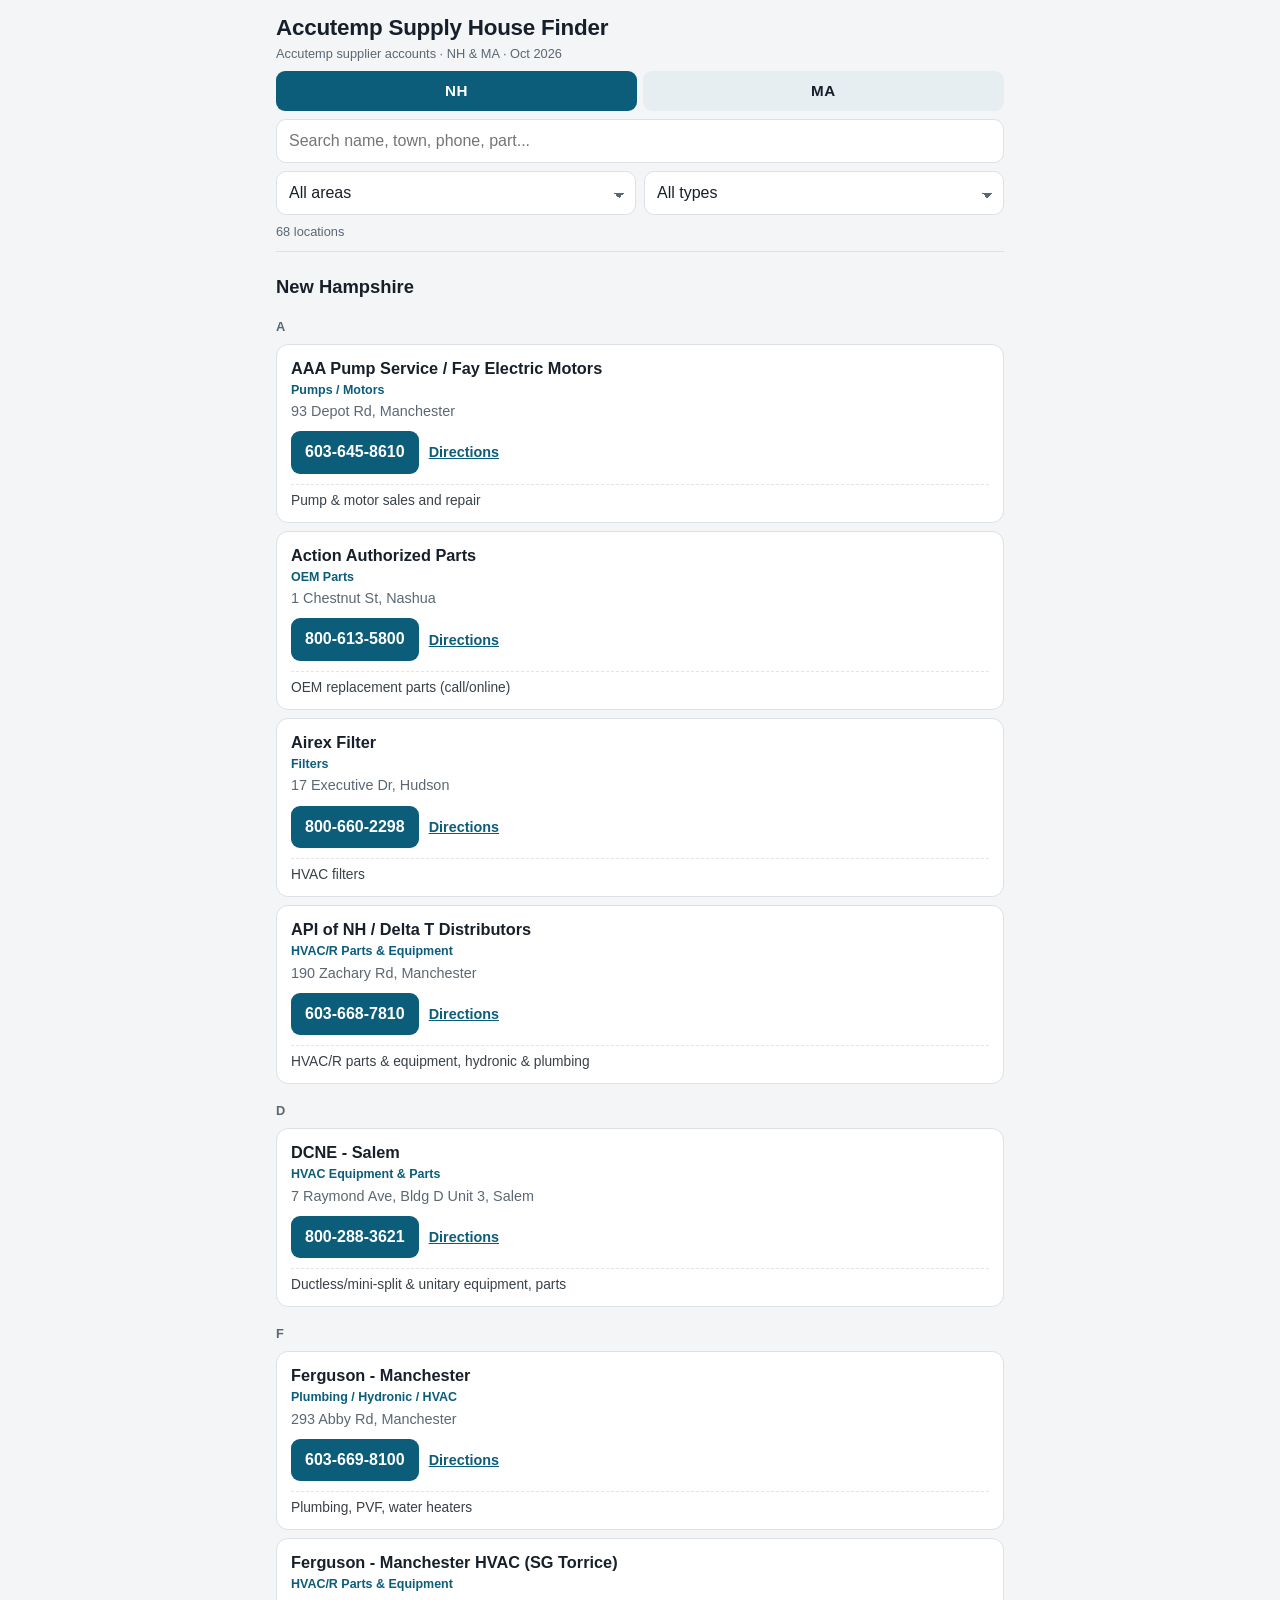
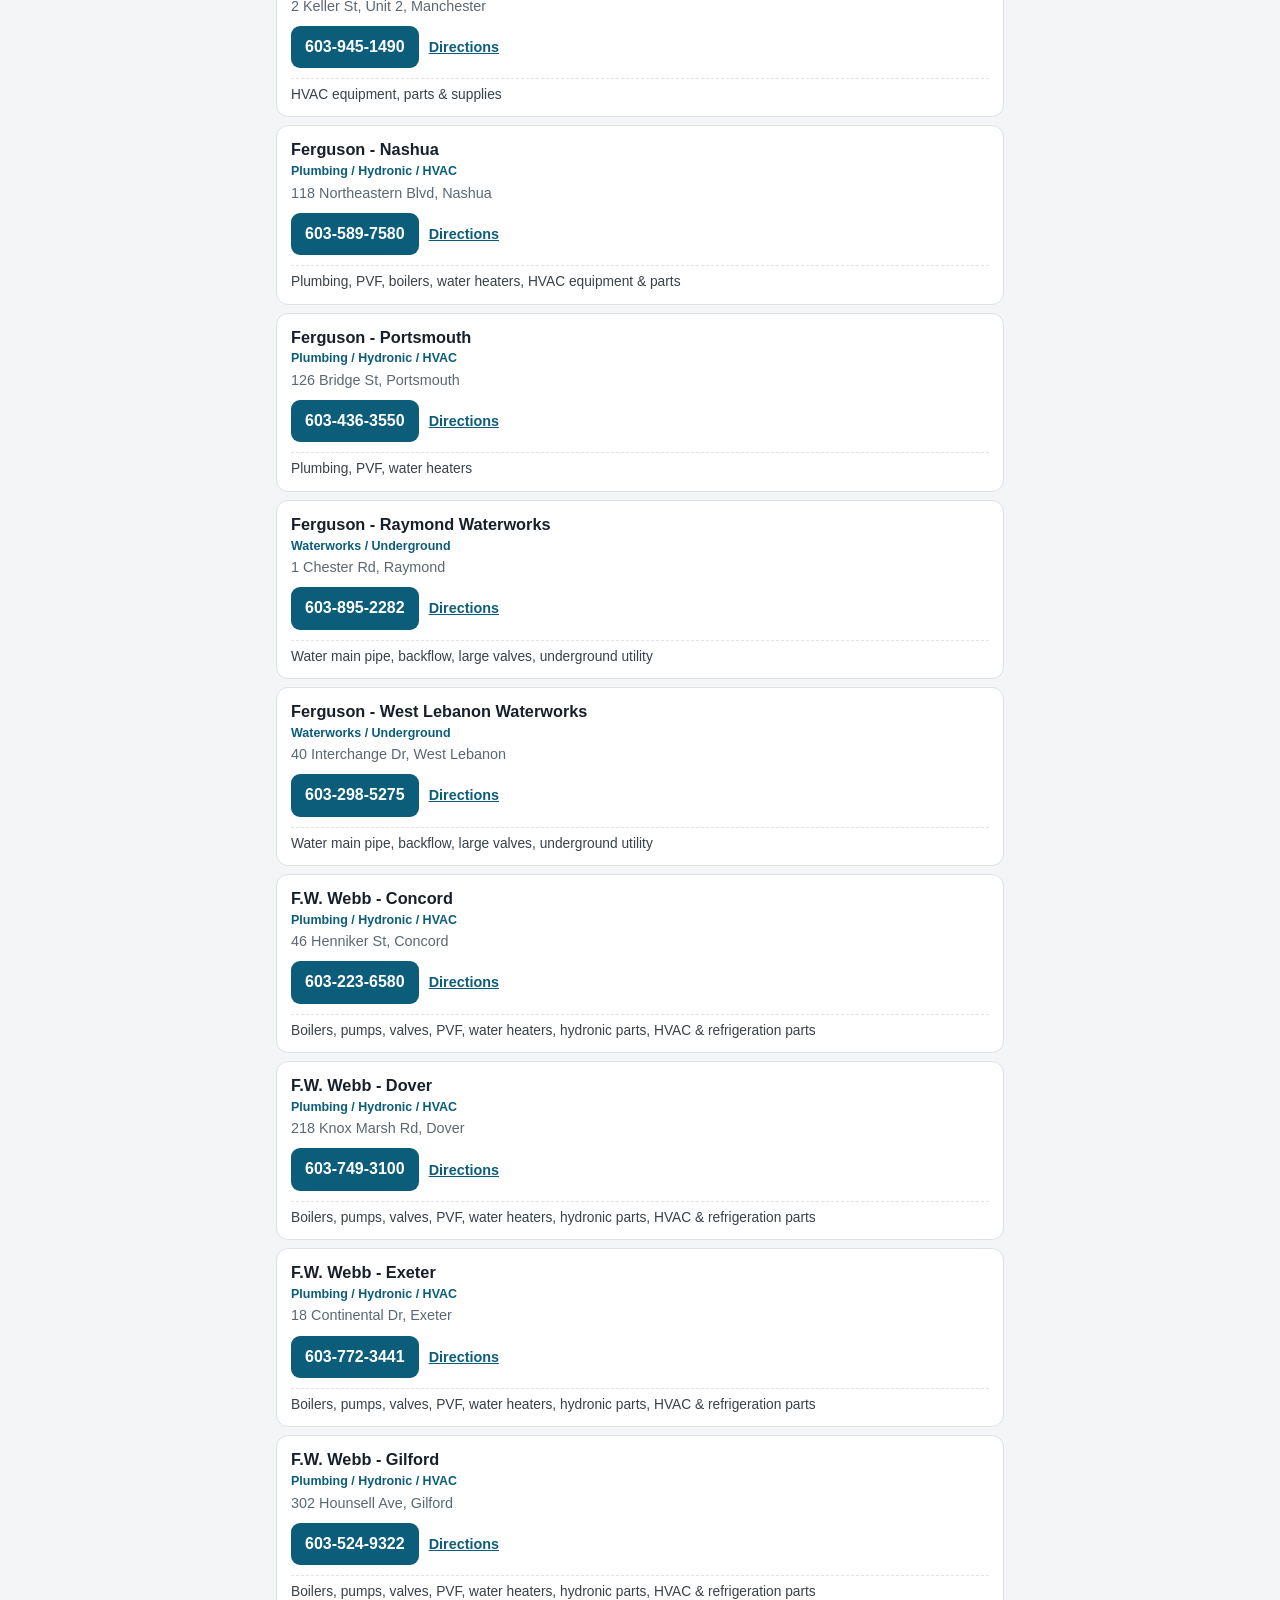
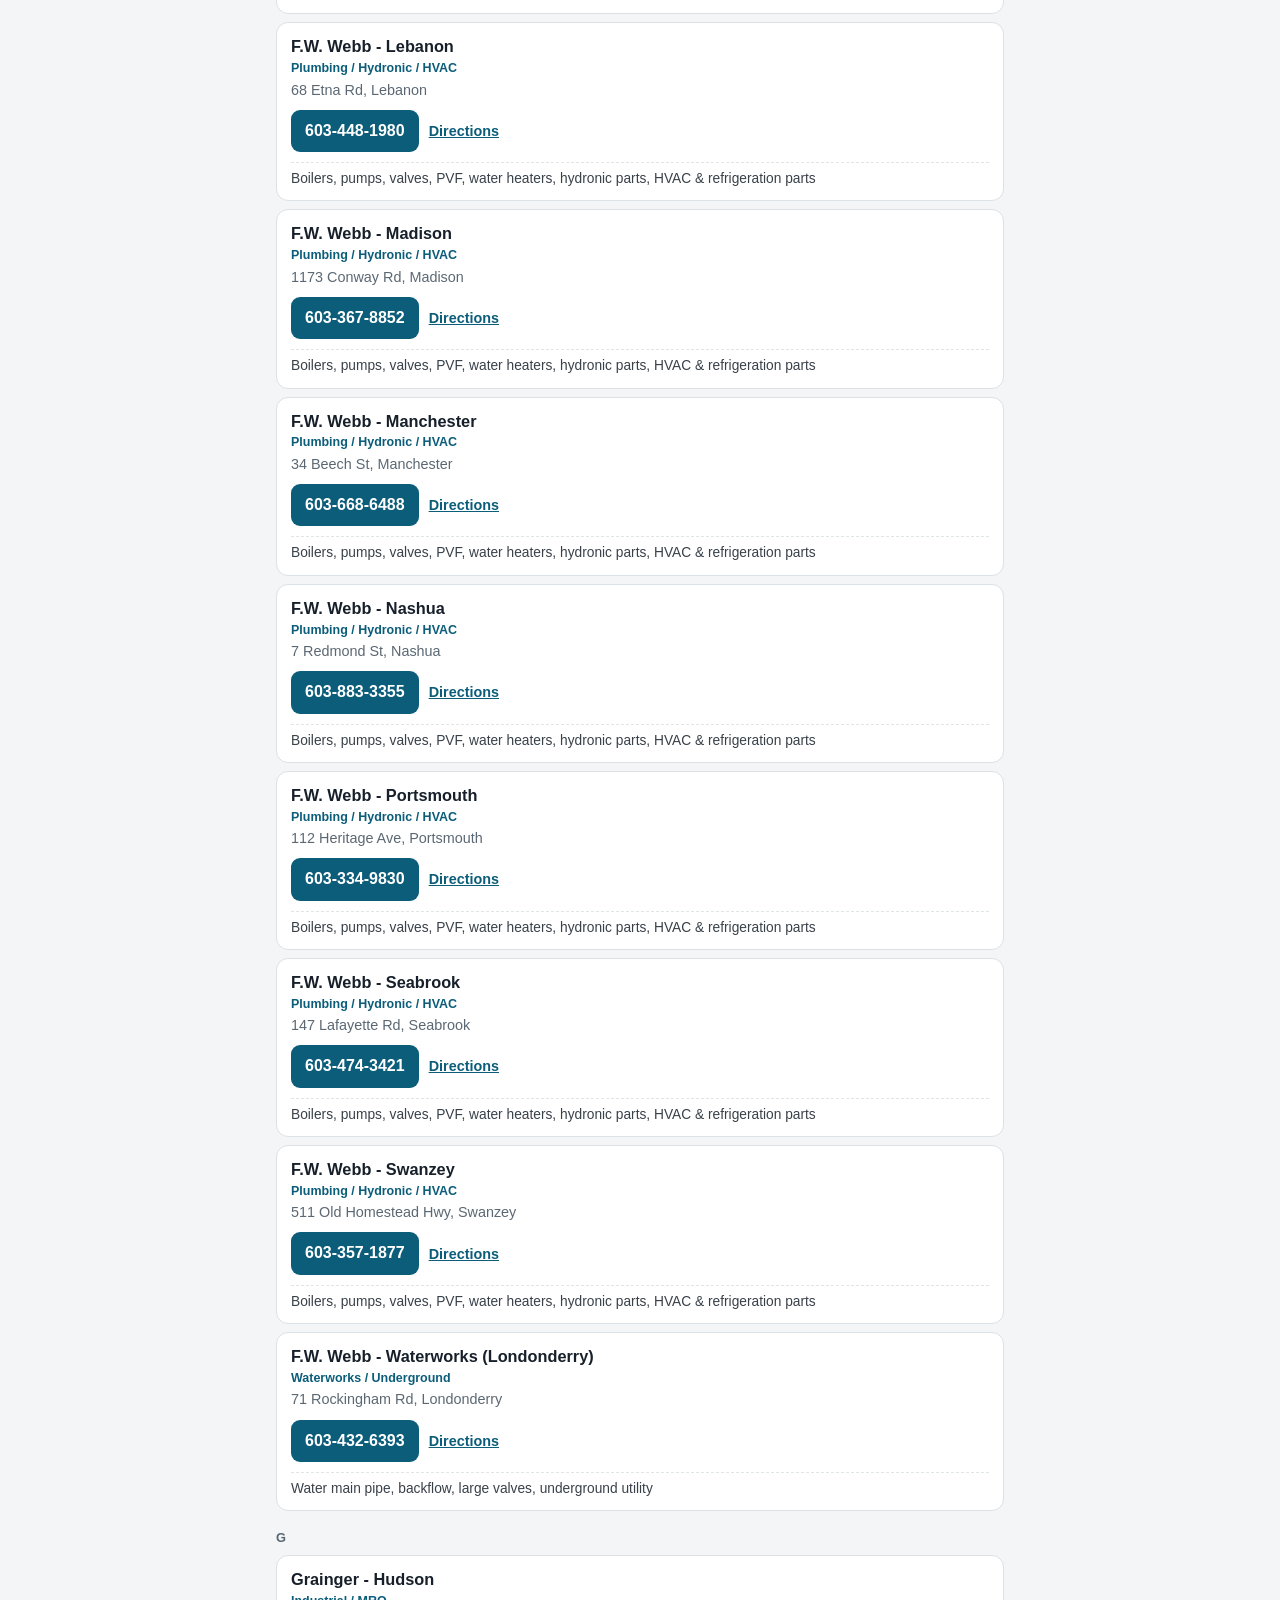
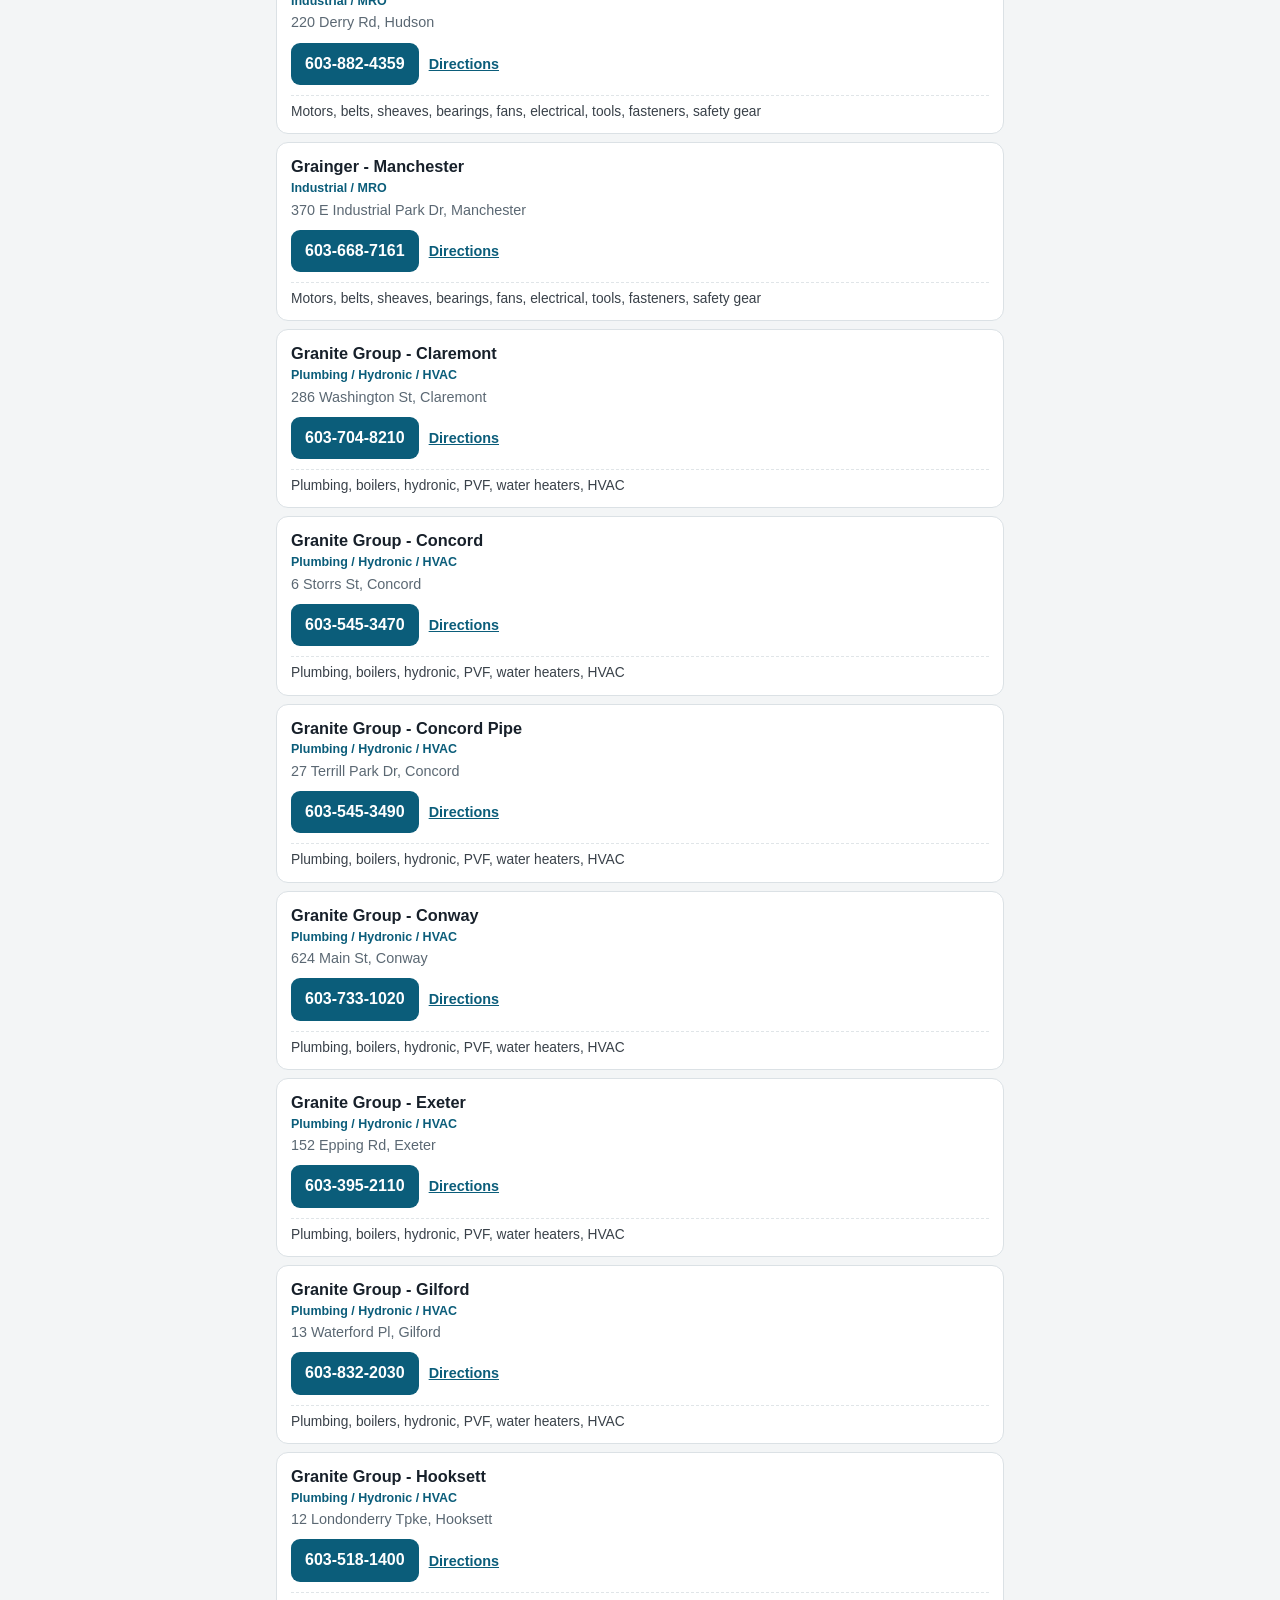
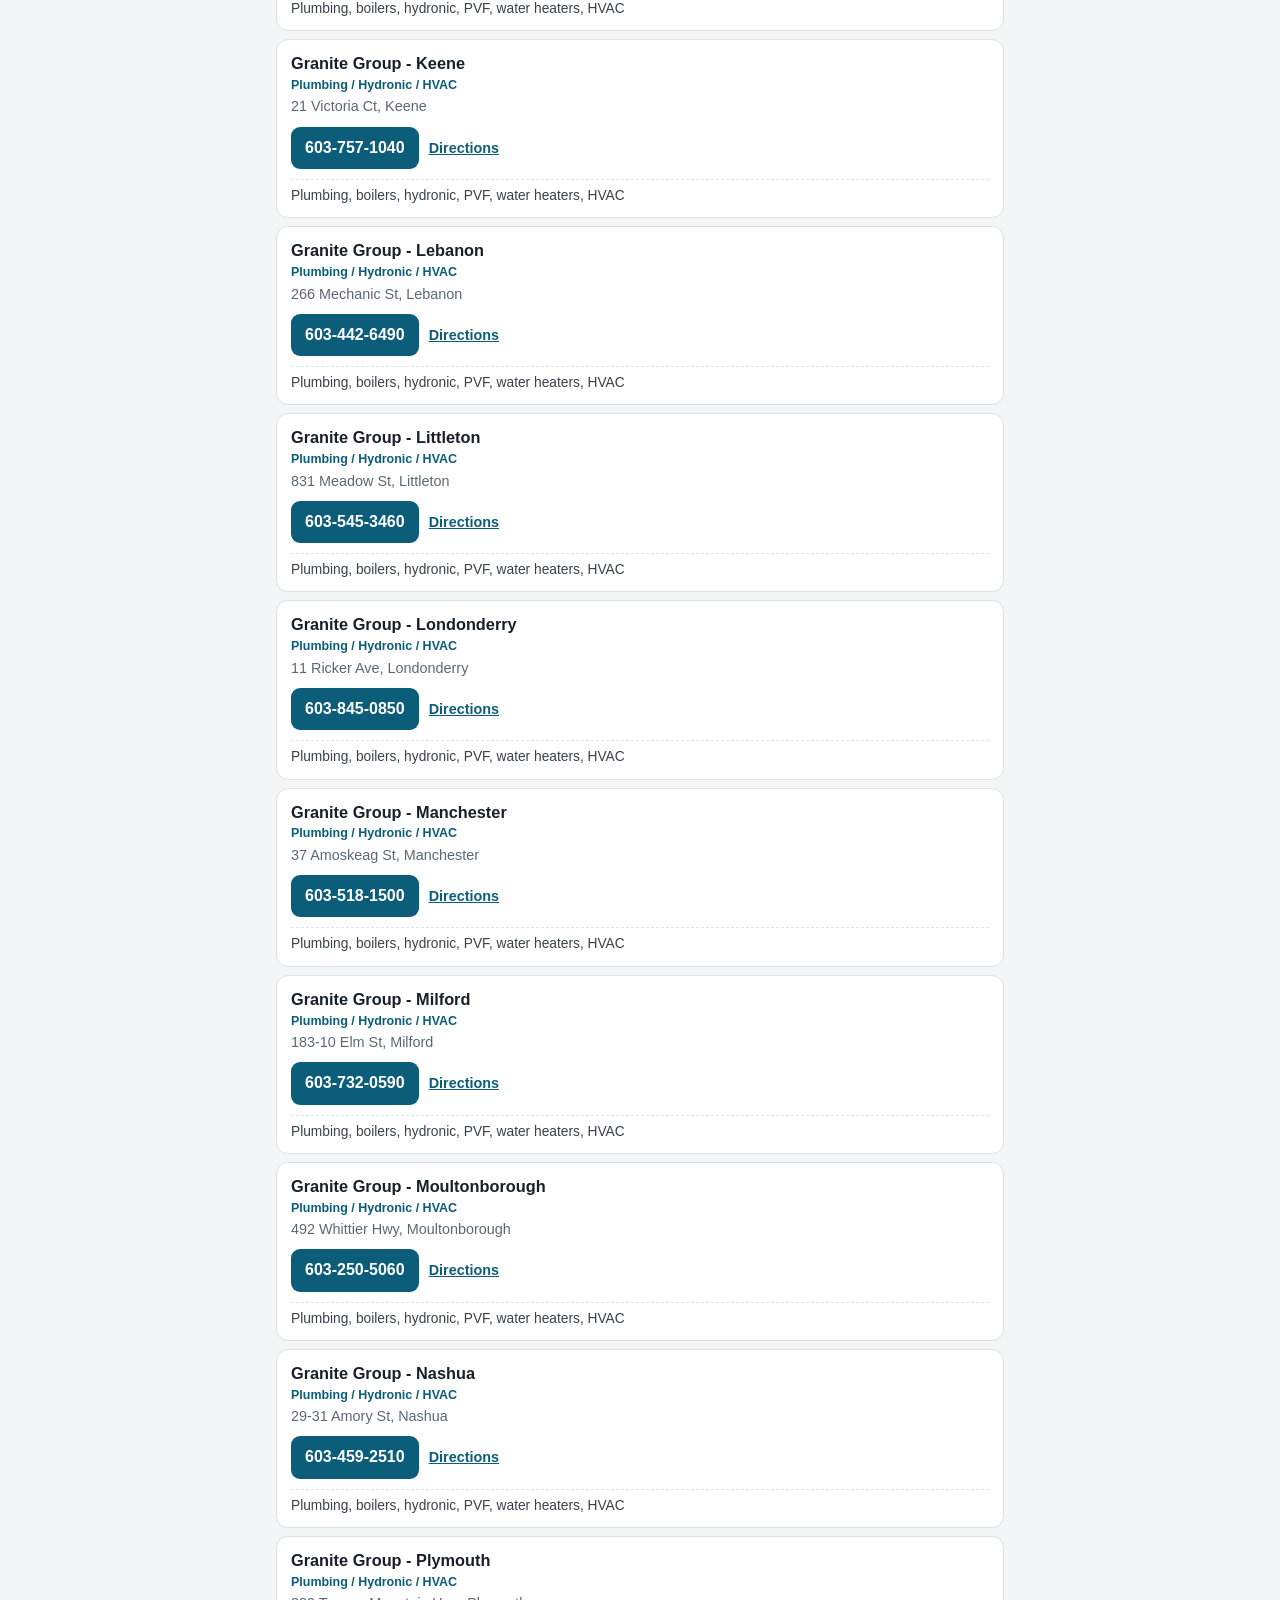
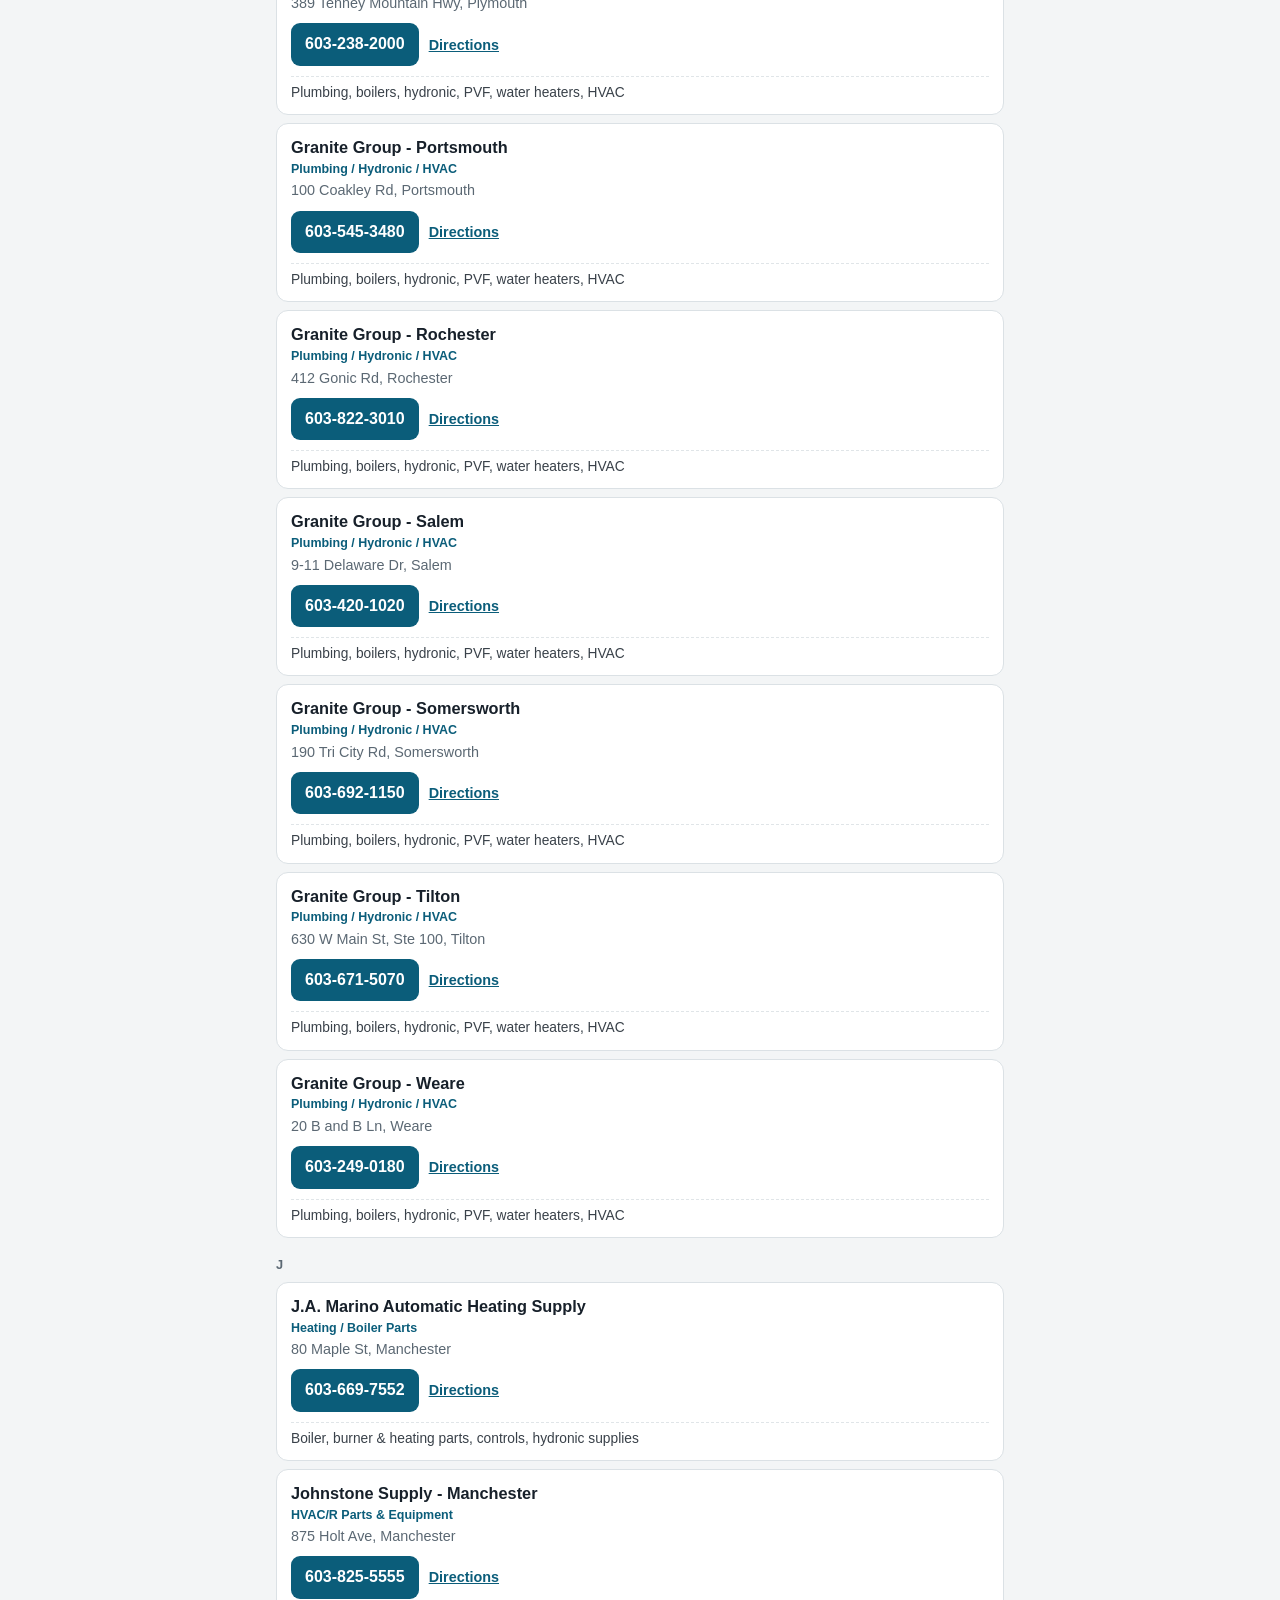
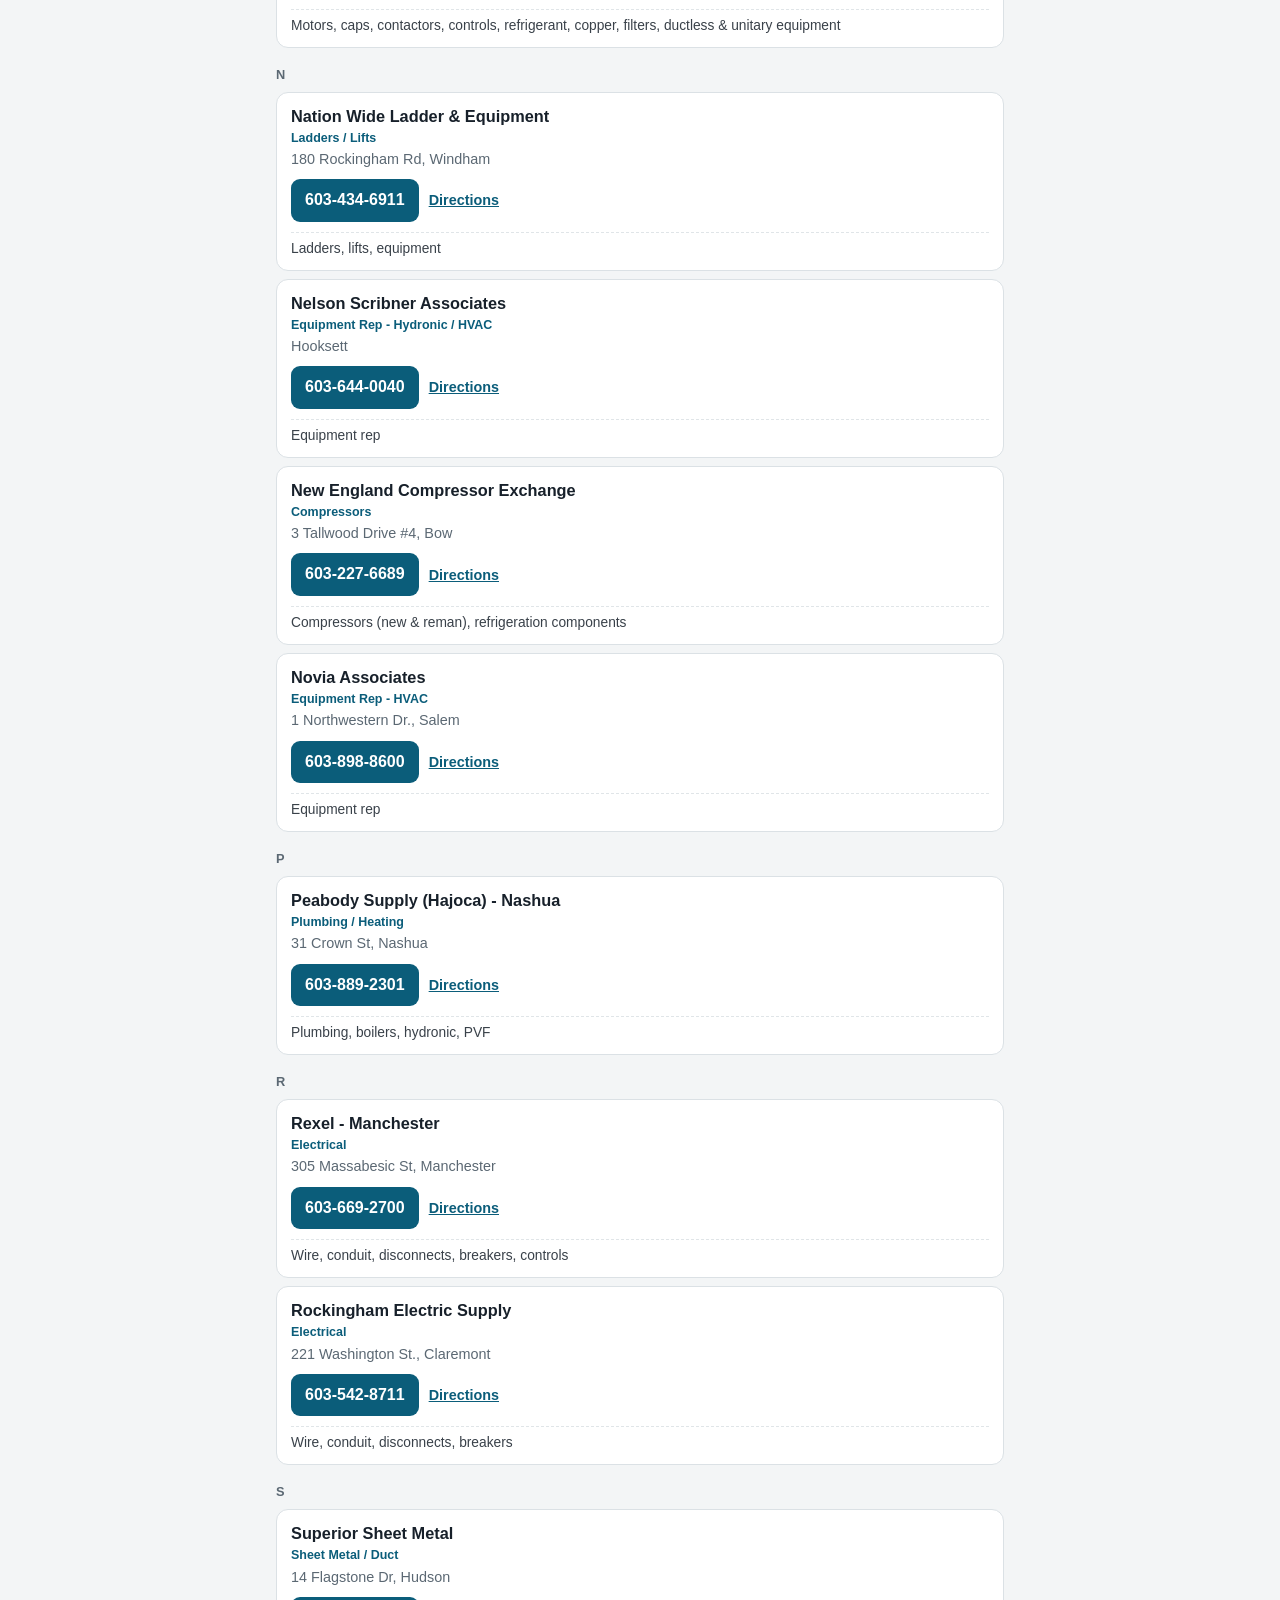
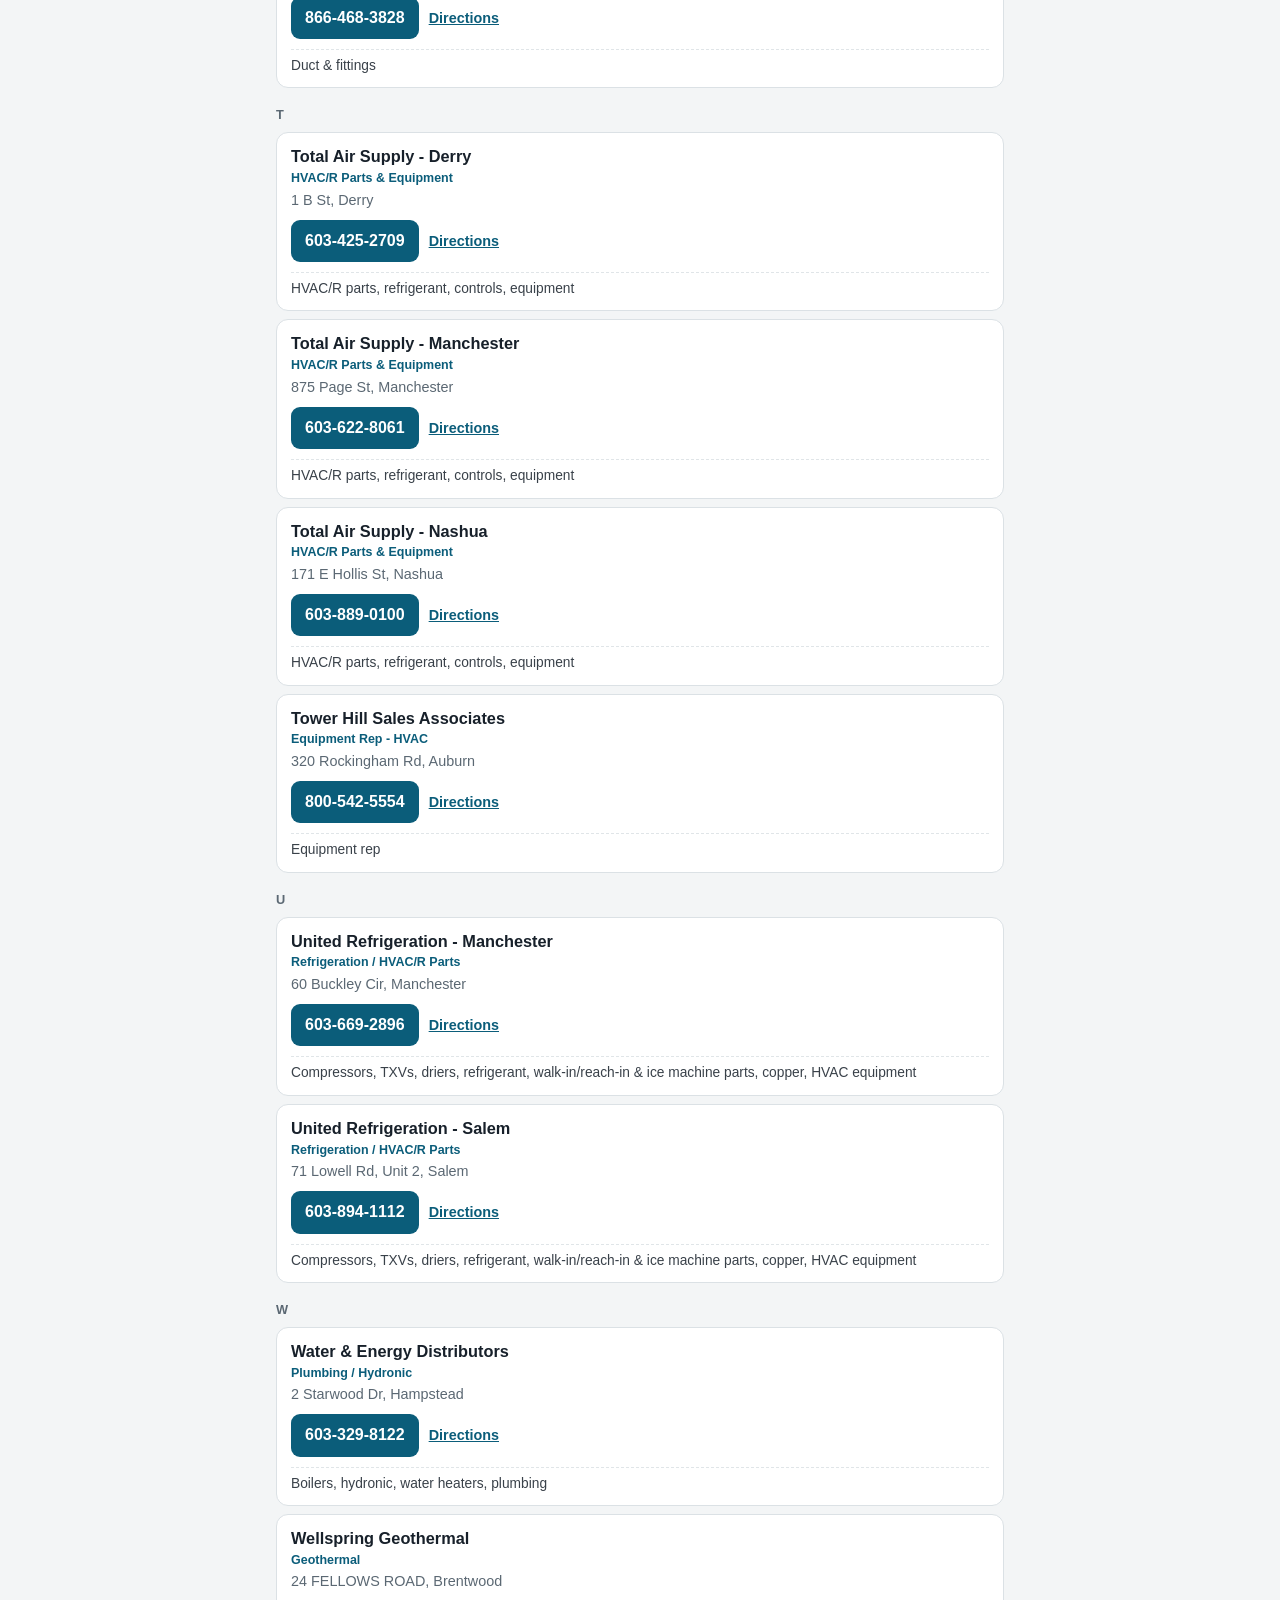
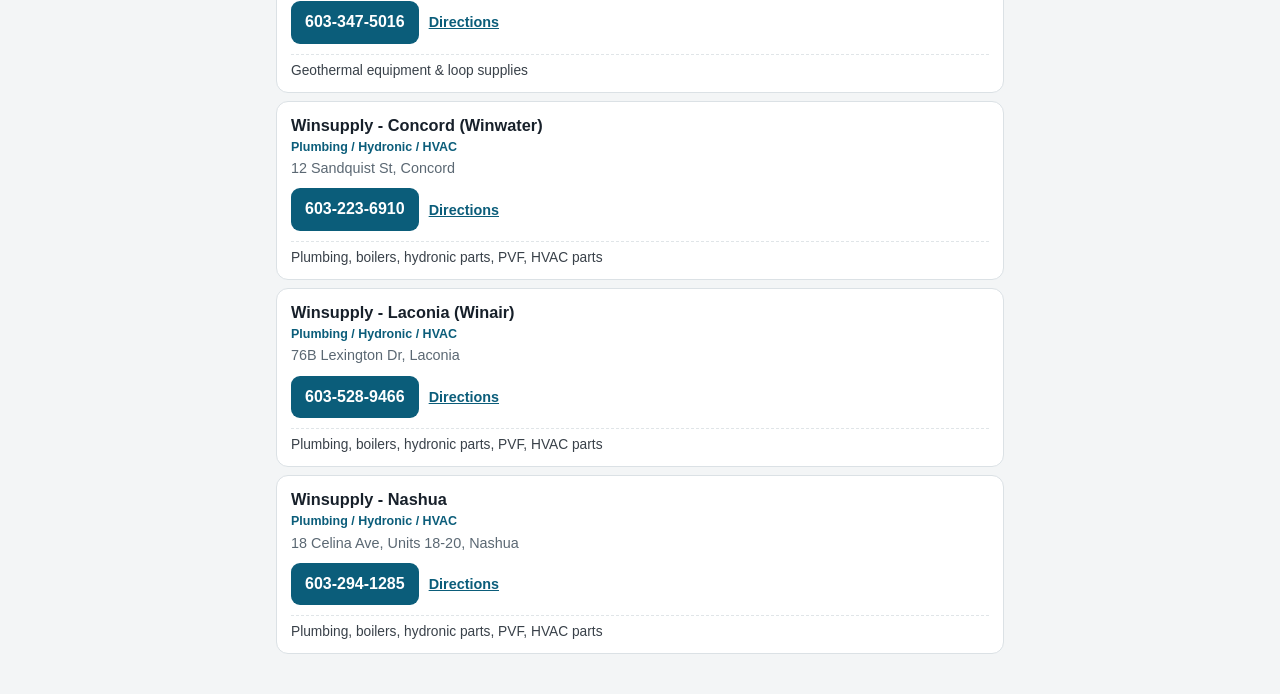
==== index.html @ fec2061a "Add files via upload" ====
<!DOCTYPE html>
<html lang="en">
<head>
<meta charset="utf-8">
<meta name="viewport" content="width=device-width, initial-scale=1, viewport-fit=cover">
<meta name="theme-color" content="#0b5d7a"><meta name="apple-mobile-web-app-capable" content="yes"><meta name="mobile-web-app-capable" content="yes"><meta name="apple-mobile-web-app-title" content="Supply Finder"><meta name="apple-mobile-web-app-status-bar-style" content="default"><link rel="manifest" href="manifest.webmanifest"><link rel="apple-touch-icon" href="icon-180.png"><link rel="icon" href="icon-192.png"><title>Accutemp Supply House Finder</title>
<style>
:root{--bg:#f3f5f6;--surface:#fff;--fg:#17202a;--muted:#5b6873;--line:#dbe1e5;--accent:#0b5d7a;--accent-ink:#fff;--chip:#e6eef1;--hot:#c4561b;color-scheme:light}
@media (prefers-color-scheme:dark){:root{--bg:#0f1519;--surface:#172127;--fg:#e7edf0;--muted:#97a5ae;--line:#26343c;--accent:#4fb3d6;--accent-ink:#06222d;--chip:#1f2e36;--hot:#f08a4b;color-scheme:dark}}
*{box-sizing:border-box}
html{-webkit-text-size-adjust:100%}
body{margin:0;background:var(--bg);color:var(--fg);font:15px/1.4 -apple-system,BlinkMacSystemFont,"Segoe UI",Roboto,Helvetica,Arial,sans-serif;padding:env(safe-area-inset-top,0) 0 env(safe-area-inset-bottom,0)}
.wrap{max-width:760px;margin:0 auto;padding:0 16px 40px}
header{position:sticky;top:0;z-index:5;background:var(--bg);padding:12px 0 10px;border-bottom:1px solid var(--line);display:flex;flex-direction:column;gap:8px}
h1{font-size:1.4rem;margin:0;font-weight:800;letter-spacing:-.01em}
.sub{font-size:.8rem;color:var(--muted);margin-top:-6px}
.seg{display:flex;gap:6px}
.seg input{position:absolute;opacity:0;pointer-events:none}
.seg label{flex:1;text-align:center;font-weight:700;padding:9px;border-radius:9px;background:var(--chip);color:var(--fg);font-size:.95rem;letter-spacing:.04em;cursor:pointer}
.seg input:checked+label{background:var(--accent);color:var(--accent-ink)}
.seg input:focus-visible+label{outline:2px solid var(--accent);outline-offset:2px}
.search{display:none;position:relative}
.js .search{display:block}
input[type=search],select{width:100%;font:inherit;font-size:16px;padding:10px 12px;border:1px solid var(--line);border-radius:10px;background:var(--surface);color:var(--fg)}
select{-webkit-appearance:none;appearance:none;padding-right:30px;background-image:linear-gradient(45deg,transparent 50%,var(--muted) 50%),linear-gradient(135deg,var(--muted) 50%,transparent 50%);background-position:calc(100% - 16px) 55%,calc(100% - 11px) 55%;background-size:5px 5px;background-repeat:no-repeat;text-overflow:ellipsis}
.filters{display:grid;grid-template-columns:1fr 1fr;gap:8px}
.filters select{min-width:0}
.meta{display:flex;justify-content:space-between;align-items:center;font-size:.8rem;color:var(--muted);min-height:1.2em}
#reset{display:none;border:0;background:none;color:var(--accent);font:600 .8rem inherit;padding:0;cursor:pointer}
.js #reset.on{display:inline}
h2{font-size:1.15rem;margin:22px 0 0}
h3{font-size:.8rem;letter-spacing:.12em;text-transform:uppercase;color:var(--muted);margin:18px 0 8px}
.list{display:flex;flex-direction:column;gap:8px}
.card{background:var(--surface);border:1px solid var(--line);border-radius:12px;padding:12px 14px}
.name{font-weight:700;font-size:1.02rem}
.spec{font-size:.78rem;font-weight:600;color:var(--accent);margin-top:2px}
.addr{color:var(--muted);font-size:.9rem;margin-top:2px}
.act{display:flex;gap:10px;align-items:center;margin-top:10px;flex-wrap:wrap}
.call{font-weight:700;font-size:1rem;text-decoration:none;background:var(--accent);color:var(--accent-ink);padding:10px 14px;border-radius:9px;font-variant-numeric:tabular-nums}
.maps{color:var(--accent);font-weight:600;font-size:.9rem}
.none{color:var(--hot);font-size:.85rem}
.handles{font-size:.86rem;border-top:1px dashed var(--line);padding-top:6px;margin-top:10px;opacity:.85}
.state.show{display:block!important}
.hide{display:none!important}
.empty{padding:30px 0;text-align:center;color:var(--muted)}
body:has(#st-NH:checked) .s-MA, body:has(#st-MA:checked) .s-NH{display:none}
body:has(#area option[value="nh-southern-nh"]:checked) .card:not(.r-nh-southern-nh){display:none}
body:has(#area option[value="nh-southern-nh"]:checked) .reg:not(:has(.r-nh-southern-nh)){display:none}
body:has(#area option[value="nh-southern-nh"]:checked) .s-NH{display:block!important}
body:has(#area option[value="nh-southern-nh"]:checked) .s-MA{display:none!important}
body:has(#area option[value="nh-nashua-hudson"]:checked) .card:not(.r-nh-nashua-hudson){display:none}
body:has(#area option[value="nh-nashua-hudson"]:checked) .reg:not(:has(.r-nh-nashua-hudson)){display:none}
body:has(#area option[value="nh-nashua-hudson"]:checked) .s-NH{display:block!important}
body:has(#area option[value="nh-nashua-hudson"]:checked) .s-MA{display:none!important}
body:has(#area option[value="nh-manchester-area"]:checked) .card:not(.r-nh-manchester-area){display:none}
body:has(#area option[value="nh-manchester-area"]:checked) .reg:not(:has(.r-nh-manchester-area)){display:none}
body:has(#area option[value="nh-manchester-area"]:checked) .s-NH{display:block!important}
body:has(#area option[value="nh-manchester-area"]:checked) .s-MA{display:none!important}
body:has(#area option[value="nh-lakes-region"]:checked) .card:not(.r-nh-lakes-region){display:none}
body:has(#area option[value="nh-lakes-region"]:checked) .reg:not(:has(.r-nh-lakes-region)){display:none}
body:has(#area option[value="nh-lakes-region"]:checked) .s-NH{display:block!important}
body:has(#area option[value="nh-lakes-region"]:checked) .s-MA{display:none!important}
body:has(#area option[value="nh-concord-bow"]:checked) .card:not(.r-nh-concord-bow){display:none}
body:has(#area option[value="nh-concord-bow"]:checked) .reg:not(:has(.r-nh-concord-bow)){display:none}
body:has(#area option[value="nh-concord-bow"]:checked) .s-NH{display:block!important}
body:has(#area option[value="nh-concord-bow"]:checked) .s-MA{display:none!important}
body:has(#area option[value="nh-monadnock-keene"]:checked) .card:not(.r-nh-monadnock-keene){display:none}
body:has(#area option[value="nh-monadnock-keene"]:checked) .reg:not(:has(.r-nh-monadnock-keene)){display:none}
body:has(#area option[value="nh-monadnock-keene"]:checked) .s-NH{display:block!important}
body:has(#area option[value="nh-monadnock-keene"]:checked) .s-MA{display:none!important}
body:has(#area option[value="nh-north-country"]:checked) .card:not(.r-nh-north-country){display:none}
body:has(#area option[value="nh-north-country"]:checked) .reg:not(:has(.r-nh-north-country)){display:none}
body:has(#area option[value="nh-north-country"]:checked) .s-NH{display:block!important}
body:has(#area option[value="nh-north-country"]:checked) .s-MA{display:none!important}
body:has(#area option[value="nh-western-nh"]:checked) .card:not(.r-nh-western-nh){display:none}
body:has(#area option[value="nh-western-nh"]:checked) .reg:not(:has(.r-nh-western-nh)){display:none}
body:has(#area option[value="nh-western-nh"]:checked) .s-NH{display:block!important}
body:has(#area option[value="nh-western-nh"]:checked) .s-MA{display:none!important}
body:has(#area option[value="nh-seacoast-nh"]:checked) .card:not(.r-nh-seacoast-nh){display:none}
body:has(#area option[value="nh-seacoast-nh"]:checked) .reg:not(:has(.r-nh-seacoast-nh)){display:none}
body:has(#area option[value="nh-seacoast-nh"]:checked) .s-NH{display:block!important}
body:has(#area option[value="nh-seacoast-nh"]:checked) .s-MA{display:none!important}
body:has(#area option[value="ma-western-ma"]:checked) .card:not(.r-ma-western-ma){display:none}
body:has(#area option[value="ma-western-ma"]:checked) .reg:not(:has(.r-ma-western-ma)){display:none}
body:has(#area option[value="ma-western-ma"]:checked) .s-MA{display:block!important}
body:has(#area option[value="ma-western-ma"]:checked) .s-NH{display:none!important}
body:has(#area option[value="ma-north-central-ma"]:checked) .card:not(.r-ma-north-central-ma){display:none}
body:has(#area option[value="ma-north-central-ma"]:checked) .reg:not(:has(.r-ma-north-central-ma)){display:none}
body:has(#area option[value="ma-north-central-ma"]:checked) .s-MA{display:block!important}
body:has(#area option[value="ma-north-central-ma"]:checked) .s-NH{display:none!important}
body:has(#area option[value="ma-central-ma"]:checked) .card:not(.r-ma-central-ma){display:none}
body:has(#area option[value="ma-central-ma"]:checked) .reg:not(:has(.r-ma-central-ma)){display:none}
body:has(#area option[value="ma-central-ma"]:checked) .s-MA{display:block!important}
body:has(#area option[value="ma-central-ma"]:checked) .s-NH{display:none!important}
body:has(#area option[value="ma-metrowest"]:checked) .card:not(.r-ma-metrowest){display:none}
body:has(#area option[value="ma-metrowest"]:checked) .reg:not(:has(.r-ma-metrowest)){display:none}
body:has(#area option[value="ma-metrowest"]:checked) .s-MA{display:block!important}
body:has(#area option[value="ma-metrowest"]:checked) .s-NH{display:none!important}
body:has(#area option[value="ma-north-of-boston-93-128"]:checked) .card:not(.r-ma-north-of-boston-93-128){display:none}
body:has(#area option[value="ma-north-of-boston-93-128"]:checked) .reg:not(:has(.r-ma-north-of-boston-93-128)){display:none}
body:has(#area option[value="ma-north-of-boston-93-128"]:checked) .s-MA{display:block!important}
body:has(#area option[value="ma-north-of-boston-93-128"]:checked) .s-NH{display:none!important}
body:has(#area option[value="ma-north-shore"]:checked) .card:not(.r-ma-north-shore){display:none}
body:has(#area option[value="ma-north-shore"]:checked) .reg:not(:has(.r-ma-north-shore)){display:none}
body:has(#area option[value="ma-north-shore"]:checked) .s-MA{display:block!important}
body:has(#area option[value="ma-north-shore"]:checked) .s-NH{display:none!important}
body:has(#area option[value="ma-south-norfolk-county"]:checked) .card:not(.r-ma-south-norfolk-county){display:none}
body:has(#area option[value="ma-south-norfolk-county"]:checked) .reg:not(:has(.r-ma-south-norfolk-county)){display:none}
body:has(#area option[value="ma-south-norfolk-county"]:checked) .s-MA{display:block!important}
body:has(#area option[value="ma-south-norfolk-county"]:checked) .s-NH{display:none!important}
body:has(#area option[value="ma-boston-inner-metro"]:checked) .card:not(.r-ma-boston-inner-metro){display:none}
body:has(#area option[value="ma-boston-inner-metro"]:checked) .reg:not(:has(.r-ma-boston-inner-metro)){display:none}
body:has(#area option[value="ma-boston-inner-metro"]:checked) .s-MA{display:block!important}
body:has(#area option[value="ma-boston-inner-metro"]:checked) .s-NH{display:none!important}
body:has(#area option[value="ma-south-shore-brockton"]:checked) .card:not(.r-ma-south-shore-brockton){display:none}
body:has(#area option[value="ma-south-shore-brockton"]:checked) .reg:not(:has(.r-ma-south-shore-brockton)){display:none}
body:has(#area option[value="ma-south-shore-brockton"]:checked) .s-MA{display:block!important}
body:has(#area option[value="ma-south-shore-brockton"]:checked) .s-NH{display:none!important}
body:has(#area option[value="ma-inner-west-waltham-watertown-newton"]:checked) .card:not(.r-ma-inner-west-waltham-watertown-newton){display:none}
body:has(#area option[value="ma-inner-west-waltham-watertown-newton"]:checked) .reg:not(:has(.r-ma-inner-west-waltham-watertown-newton)){display:none}
body:has(#area option[value="ma-inner-west-waltham-watertown-newton"]:checked) .s-MA{display:block!important}
body:has(#area option[value="ma-inner-west-waltham-watertown-newton"]:checked) .s-NH{display:none!important}
body:has(#area option[value="ma-cape-cod"]:checked) .card:not(.r-ma-cape-cod){display:none}
body:has(#area option[value="ma-cape-cod"]:checked) .reg:not(:has(.r-ma-cape-cod)){display:none}
body:has(#area option[value="ma-cape-cod"]:checked) .s-MA{display:block!important}
body:has(#area option[value="ma-cape-cod"]:checked) .s-NH{display:none!important}
body:has(#area option[value="ma-south-coast-attleboro"]:checked) .card:not(.r-ma-south-coast-attleboro){display:none}
body:has(#area option[value="ma-south-coast-attleboro"]:checked) .reg:not(:has(.r-ma-south-coast-attleboro)){display:none}
body:has(#area option[value="ma-south-coast-attleboro"]:checked) .s-MA{display:block!important}
body:has(#area option[value="ma-south-coast-attleboro"]:checked) .s-NH{display:none!important}
body:has(#area option[value="ma-verify-location"]:checked) .card:not(.r-ma-verify-location){display:none}
body:has(#area option[value="ma-verify-location"]:checked) .reg:not(:has(.r-ma-verify-location)){display:none}
body:has(#area option[value="ma-verify-location"]:checked) .s-MA{display:block!important}
body:has(#area option[value="ma-verify-location"]:checked) .s-NH{display:none!important}
body:has(#type option[value="c0"]:checked) .card:not(.c0){display:none}
body:has(#type option[value="c0"]:checked) .reg:not(:has(.c0)){display:none}
body:has(#type option[value="c1"]:checked) .card:not(.c1){display:none}
body:has(#type option[value="c1"]:checked) .reg:not(:has(.c1)){display:none}
body:has(#type option[value="c2"]:checked) .card:not(.c2){display:none}
body:has(#type option[value="c2"]:checked) .reg:not(:has(.c2)){display:none}
body:has(#type option[value="c3"]:checked) .card:not(.c3){display:none}
body:has(#type option[value="c3"]:checked) .reg:not(:has(.c3)){display:none}
body:has(#type option[value="c4"]:checked) .card:not(.c4){display:none}
body:has(#type option[value="c4"]:checked) .reg:not(:has(.c4)){display:none}
body:has(#type option[value="c5"]:checked) .card:not(.c5){display:none}
body:has(#type option[value="c5"]:checked) .reg:not(:has(.c5)){display:none}
body:has(#type option[value="c6"]:checked) .card:not(.c6){display:none}
body:has(#type option[value="c6"]:checked) .reg:not(:has(.c6)){display:none}
body:has(#type option[value="c7"]:checked) .card:not(.c7){display:none}
body:has(#type option[value="c7"]:checked) .reg:not(:has(.c7)){display:none}
body:has(#type option[value="c8"]:checked) .card:not(.c8){display:none}
body:has(#type option[value="c8"]:checked) .reg:not(:has(.c8)){display:none}
body:has(#type option[value="c9"]:checked) .card:not(.c9){display:none}
body:has(#type option[value="c9"]:checked) .reg:not(:has(.c9)){display:none}
body:has(#type option[value="c10"]:checked) .card:not(.c10){display:none}
body:has(#type option[value="c10"]:checked) .reg:not(:has(.c10)){display:none}
</style>
</head>
<body>
<div class="wrap">
<header>
<h1>Accutemp Supply House Finder</h1>
<div class="sub">Accutemp supplier accounts &middot; NH &amp; MA &middot; Oct 2026</div>
<div class="seg" role="radiogroup" aria-label="State">
<input type="radio" name="st" id="st-NH" value="NH" checked><label for="st-NH">NH</label>
<input type="radio" name="st" id="st-MA" value="MA"><label for="st-MA">MA</label>
</div>
<div class="search"><input id="q" type="search" placeholder="Search name, town, phone, part..." aria-label="Search" autocomplete="off"></div>
<div class="filters">
<select id="area" aria-label="Area"><option value="">All areas</option><optgroup label="NH"><option value="nh-southern-nh">Southern NH</option><option value="nh-nashua-hudson">Nashua / Hudson</option><option value="nh-manchester-area">Manchester area</option><option value="nh-lakes-region">Lakes Region</option><option value="nh-concord-bow">Concord / Bow</option><option value="nh-monadnock-keene">Monadnock / Keene</option><option value="nh-north-country">North Country</option><option value="nh-western-nh">Western NH</option><option value="nh-seacoast-nh">Seacoast NH</option></optgroup><optgroup label="MA"><option value="ma-western-ma">Western MA</option><option value="ma-north-central-ma">North Central MA</option><option value="ma-central-ma">Central MA</option><option value="ma-metrowest">MetroWest</option><option value="ma-north-of-boston-93-128">North of Boston (93/128)</option><option value="ma-north-shore">North Shore</option><option value="ma-south-norfolk-county">South / Norfolk County</option><option value="ma-boston-inner-metro">Boston / Inner Metro</option><option value="ma-south-shore-brockton">South Shore / Brockton</option><option value="ma-inner-west-waltham-watertown-newton">Inner West (Waltham/Watertown/Newton)</option><option value="ma-cape-cod">Cape Cod</option><option value="ma-south-coast-attleboro">South Coast / Attleboro</option><option value="ma-verify-location">(verify location)</option></optgroup></select>
<select id="type" aria-label="Type of supplier"><option value="">All types</option><option value="c0">HVAC/R parts &amp; equipment</option><option value="c1">Plumbing / heating / hydronic</option><option value="c2">Electrical</option><option value="c3">Controls / drives</option><option value="c4">Pumps / motors</option><option value="c5">Filters</option><option value="c6">Duct / sheet metal / fans</option><option value="c7">Gases / welding</option><option value="c8">MRO / metals / ladders</option><option value="c9">Reps / OEM parts</option><option value="c10">Water treatment / rentals / other</option></select>
</div>
<div class="meta"><span id="count"></span><button type="button" id="reset">Clear filters</button></div>
</header>
<main id="main"><section class="state s-NH"><h2>New Hampshire</h2><section class="reg"><h3>A</h3><div class="list"><article class="card r-nh-manchester-area c4" data-t="aaa pump service / fay electric motors manchester 93 depot rd pumps / motors pump &amp; motor sales and repair manchester area nh 603-645-8610 6036458610"><div class="name">AAA Pump Service / Fay Electric Motors</div><div class="spec">Pumps / Motors</div><div class="addr">93 Depot Rd, Manchester</div><div class="act"><a class="call" href="tel:6036458610">603-645-8610</a><a class="maps" href="https://www.google.com/maps/search/?api=1&amp;query=93%20Depot%20Rd%2C%20AAA%20Pump%20Service%20/%20Fay%20Electric%20Motors%20Manchester%20NH" target="_blank" rel="noopener">Directions</a></div><div class="handles">Pump &amp; motor sales and repair</div></article><article class="card r-nh-nashua-hudson c9" data-t="action authorized parts nashua 1 chestnut st oem parts oem replacement parts (call/online) nashua / hudson nh 800-613-5800 8006135800"><div class="name">Action Authorized Parts</div><div class="spec">OEM Parts</div><div class="addr">1 Chestnut St, Nashua</div><div class="act"><a class="call" href="tel:8006135800">800-613-5800</a><a class="maps" href="https://www.google.com/maps/search/?api=1&amp;query=1%20Chestnut%20St%2C%20Action%20Authorized%20Parts%20Nashua%20NH" target="_blank" rel="noopener">Directions</a></div><div class="handles">OEM replacement parts (call/online)</div></article><article class="card r-nh-nashua-hudson c5" data-t="airex filter hudson 17 executive dr filters hvac filters nashua / hudson nh 800-660-2298 8006602298"><div class="name">Airex Filter</div><div class="spec">Filters</div><div class="addr">17 Executive Dr, Hudson</div><div class="act"><a class="call" href="tel:8006602298">800-660-2298</a><a class="maps" href="https://www.google.com/maps/search/?api=1&amp;query=17%20Executive%20Dr%2C%20Airex%20Filter%20Hudson%20NH" target="_blank" rel="noopener">Directions</a></div><div class="handles">HVAC filters</div></article><article class="card r-nh-manchester-area c0" data-t="api of nh / delta t distributors manchester 190 zachary rd hvac/r parts &amp; equipment hvac/r parts &amp; equipment, hydronic &amp; plumbing manchester area nh 603-668-7810 6036687810"><div class="name">API of NH / Delta T Distributors</div><div class="spec">HVAC/R Parts &amp; Equipment</div><div class="addr">190 Zachary Rd, Manchester</div><div class="act"><a class="call" href="tel:6036687810">603-668-7810</a><a class="maps" href="https://www.google.com/maps/search/?api=1&amp;query=190%20Zachary%20Rd%2C%20API%20of%20NH%20/%20Delta%20T%20Distributors%20Manchester%20NH" target="_blank" rel="noopener">Directions</a></div><div class="handles">HVAC/R parts &amp; equipment, hydronic &amp; plumbing</div></article></div></section><section class="reg"><h3>D</h3><div class="list"><article class="card r-nh-southern-nh c0" data-t="dcne - salem salem 7 raymond ave, bldg d unit 3 hvac equipment &amp; parts ductless/mini-split &amp; unitary equipment, parts southern nh nh 800-288-3621 8002883621"><div class="name">DCNE - Salem</div><div class="spec">HVAC Equipment &amp; Parts</div><div class="addr">7 Raymond Ave, Bldg D Unit 3, Salem</div><div class="act"><a class="call" href="tel:8002883621">800-288-3621</a><a class="maps" href="https://www.google.com/maps/search/?api=1&amp;query=7%20Raymond%20Ave%2C%20Bldg%20D%20Unit%203%2C%20DCNE%20Salem%20NH" target="_blank" rel="noopener">Directions</a></div><div class="handles">Ductless/mini-split &amp; unitary equipment, parts</div></article></div></section><section class="reg"><h3>F</h3><div class="list"><article class="card r-nh-manchester-area c0 c1" data-t="ferguson - manchester manchester 293 abby rd plumbing / hydronic / hvac plumbing, pvf, water heaters manchester area nh 603-669-8100 6036698100"><div class="name">Ferguson - Manchester</div><div class="spec">Plumbing / Hydronic / HVAC</div><div class="addr">293 Abby Rd, Manchester</div><div class="act"><a class="call" href="tel:6036698100">603-669-8100</a><a class="maps" href="https://www.google.com/maps/search/?api=1&amp;query=293%20Abby%20Rd%2C%20Ferguson%20Manchester%20NH" target="_blank" rel="noopener">Directions</a></div><div class="handles">Plumbing, PVF, water heaters</div></article><article class="card r-nh-manchester-area c0" data-t="ferguson - manchester hvac (sg torrice) manchester 2 keller st, unit 2 hvac/r parts &amp; equipment hvac equipment, parts &amp; supplies manchester area nh 603-945-1490 6039451490"><div class="name">Ferguson - Manchester HVAC (SG Torrice)</div><div class="spec">HVAC/R Parts &amp; Equipment</div><div class="addr">2 Keller St, Unit 2, Manchester</div><div class="act"><a class="call" href="tel:6039451490">603-945-1490</a><a class="maps" href="https://www.google.com/maps/search/?api=1&amp;query=2%20Keller%20St%2C%20Unit%202%2C%20Ferguson%20Manchester%20NH" target="_blank" rel="noopener">Directions</a></div><div class="handles">HVAC equipment, parts &amp; supplies</div></article><article class="card r-nh-nashua-hudson c0 c1" data-t="ferguson - nashua nashua 118 northeastern blvd plumbing / hydronic / hvac plumbing, pvf, boilers, water heaters, hvac equipment &amp; parts nashua / hudson nh 603-589-7580 6035897580"><div class="name">Ferguson - Nashua</div><div class="spec">Plumbing / Hydronic / HVAC</div><div class="addr">118 Northeastern Blvd, Nashua</div><div class="act"><a class="call" href="tel:6035897580">603-589-7580</a><a class="maps" href="https://www.google.com/maps/search/?api=1&amp;query=118%20Northeastern%20Blvd%2C%20Ferguson%20Nashua%20NH" target="_blank" rel="noopener">Directions</a></div><div class="handles">Plumbing, PVF, boilers, water heaters, HVAC equipment &amp; parts</div></article><article class="card r-nh-seacoast-nh c0 c1" data-t="ferguson - portsmouth portsmouth 126 bridge st plumbing / hydronic / hvac plumbing, pvf, water heaters seacoast nh nh 603-436-3550 6034363550"><div class="name">Ferguson - Portsmouth</div><div class="spec">Plumbing / Hydronic / HVAC</div><div class="addr">126 Bridge St, Portsmouth</div><div class="act"><a class="call" href="tel:6034363550">603-436-3550</a><a class="maps" href="https://www.google.com/maps/search/?api=1&amp;query=126%20Bridge%20St%2C%20Ferguson%20Portsmouth%20NH" target="_blank" rel="noopener">Directions</a></div><div class="handles">Plumbing, PVF, water heaters</div></article><article class="card r-nh-southern-nh c1" data-t="ferguson - raymond waterworks raymond 1 chester rd waterworks / underground water main pipe, backflow, large valves, underground utility southern nh nh 603-895-2282 6038952282"><div class="name">Ferguson - Raymond Waterworks</div><div class="spec">Waterworks / Underground</div><div class="addr">1 Chester Rd, Raymond</div><div class="act"><a class="call" href="tel:6038952282">603-895-2282</a><a class="maps" href="https://www.google.com/maps/search/?api=1&amp;query=1%20Chester%20Rd%2C%20Ferguson%20Raymond%20NH" target="_blank" rel="noopener">Directions</a></div><div class="handles">Water main pipe, backflow, large valves, underground utility</div></article><article class="card r-nh-western-nh c1" data-t="ferguson - west lebanon waterworks west lebanon 40 interchange dr waterworks / underground water main pipe, backflow, large valves, underground utility western nh nh 603-298-5275 6032985275"><div class="name">Ferguson - West Lebanon Waterworks</div><div class="spec">Waterworks / Underground</div><div class="addr">40 Interchange Dr, West Lebanon</div><div class="act"><a class="call" href="tel:6032985275">603-298-5275</a><a class="maps" href="https://www.google.com/maps/search/?api=1&amp;query=40%20Interchange%20Dr%2C%20Ferguson%20West%20Lebanon%20NH" target="_blank" rel="noopener">Directions</a></div><div class="handles">Water main pipe, backflow, large valves, underground utility</div></article><article class="card r-nh-concord-bow c0 c1" data-t="f.w. webb - concord concord 46 henniker st plumbing / hydronic / hvac boilers, pumps, valves, pvf, water heaters, hydronic parts, hvac &amp; refrigeration parts concord / bow nh 603-223-6580 6032236580"><div class="name">F.W. Webb - Concord</div><div class="spec">Plumbing / Hydronic / HVAC</div><div class="addr">46 Henniker St, Concord</div><div class="act"><a class="call" href="tel:6032236580">603-223-6580</a><a class="maps" href="https://www.google.com/maps/search/?api=1&amp;query=46%20Henniker%20St%2C%20F.W.%20Webb%20Concord%20NH" target="_blank" rel="noopener">Directions</a></div><div class="handles">Boilers, pumps, valves, PVF, water heaters, hydronic parts, HVAC &amp; refrigeration parts</div></article><article class="card r-nh-seacoast-nh c0 c1" data-t="f.w. webb - dover dover 218 knox marsh rd plumbing / hydronic / hvac boilers, pumps, valves, pvf, water heaters, hydronic parts, hvac &amp; refrigeration parts seacoast nh nh 603-749-3100 6037493100"><div class="name">F.W. Webb - Dover</div><div class="spec">Plumbing / Hydronic / HVAC</div><div class="addr">218 Knox Marsh Rd, Dover</div><div class="act"><a class="call" href="tel:6037493100">603-749-3100</a><a class="maps" href="https://www.google.com/maps/search/?api=1&amp;query=218%20Knox%20Marsh%20Rd%2C%20F.W.%20Webb%20Dover%20NH" target="_blank" rel="noopener">Directions</a></div><div class="handles">Boilers, pumps, valves, PVF, water heaters, hydronic parts, HVAC &amp; refrigeration parts</div></article><article class="card r-nh-seacoast-nh c0 c1" data-t="f.w. webb - exeter exeter 18 continental dr plumbing / hydronic / hvac boilers, pumps, valves, pvf, water heaters, hydronic parts, hvac &amp; refrigeration parts seacoast nh nh 603-772-3441 6037723441"><div class="name">F.W. Webb - Exeter</div><div class="spec">Plumbing / Hydronic / HVAC</div><div class="addr">18 Continental Dr, Exeter</div><div class="act"><a class="call" href="tel:6037723441">603-772-3441</a><a class="maps" href="https://www.google.com/maps/search/?api=1&amp;query=18%20Continental%20Dr%2C%20F.W.%20Webb%20Exeter%20NH" target="_blank" rel="noopener">Directions</a></div><div class="handles">Boilers, pumps, valves, PVF, water heaters, hydronic parts, HVAC &amp; refrigeration parts</div></article><article class="card r-nh-lakes-region c0 c1" data-t="f.w. webb - gilford gilford 302 hounsell ave plumbing / hydronic / hvac boilers, pumps, valves, pvf, water heaters, hydronic parts, hvac &amp; refrigeration parts lakes region nh 603-524-9322 6035249322"><div class="name">F.W. Webb - Gilford</div><div class="spec">Plumbing / Hydronic / HVAC</div><div class="addr">302 Hounsell Ave, Gilford</div><div class="act"><a class="call" href="tel:6035249322">603-524-9322</a><a class="maps" href="https://www.google.com/maps/search/?api=1&amp;query=302%20Hounsell%20Ave%2C%20F.W.%20Webb%20Gilford%20NH" target="_blank" rel="noopener">Directions</a></div><div class="handles">Boilers, pumps, valves, PVF, water heaters, hydronic parts, HVAC &amp; refrigeration parts</div></article><article class="card r-nh-western-nh c0 c1" data-t="f.w. webb - lebanon lebanon 68 etna rd plumbing / hydronic / hvac boilers, pumps, valves, pvf, water heaters, hydronic parts, hvac &amp; refrigeration parts western nh nh 603-448-1980 6034481980"><div class="name">F.W. Webb - Lebanon</div><div class="spec">Plumbing / Hydronic / HVAC</div><div class="addr">68 Etna Rd, Lebanon</div><div class="act"><a class="call" href="tel:6034481980">603-448-1980</a><a class="maps" href="https://www.google.com/maps/search/?api=1&amp;query=68%20Etna%20Rd%2C%20F.W.%20Webb%20Lebanon%20NH" target="_blank" rel="noopener">Directions</a></div><div class="handles">Boilers, pumps, valves, PVF, water heaters, hydronic parts, HVAC &amp; refrigeration parts</div></article><article class="card r-nh-north-country c0 c1" data-t="f.w. webb - madison madison 1173 conway rd plumbing / hydronic / hvac boilers, pumps, valves, pvf, water heaters, hydronic parts, hvac &amp; refrigeration parts north country nh 603-367-8852 6033678852"><div class="name">F.W. Webb - Madison</div><div class="spec">Plumbing / Hydronic / HVAC</div><div class="addr">1173 Conway Rd, Madison</div><div class="act"><a class="call" href="tel:6033678852">603-367-8852</a><a class="maps" href="https://www.google.com/maps/search/?api=1&amp;query=1173%20Conway%20Rd%2C%20F.W.%20Webb%20Madison%20NH" target="_blank" rel="noopener">Directions</a></div><div class="handles">Boilers, pumps, valves, PVF, water heaters, hydronic parts, HVAC &amp; refrigeration parts</div></article><article class="card r-nh-manchester-area c0 c1" data-t="f.w. webb - manchester manchester 34 beech st plumbing / hydronic / hvac boilers, pumps, valves, pvf, water heaters, hydronic parts, hvac &amp; refrigeration parts manchester area nh 603-668-6488 6036686488"><div class="name">F.W. Webb - Manchester</div><div class="spec">Plumbing / Hydronic / HVAC</div><div class="addr">34 Beech St, Manchester</div><div class="act"><a class="call" href="tel:6036686488">603-668-6488</a><a class="maps" href="https://www.google.com/maps/search/?api=1&amp;query=34%20Beech%20St%2C%20F.W.%20Webb%20Manchester%20NH" target="_blank" rel="noopener">Directions</a></div><div class="handles">Boilers, pumps, valves, PVF, water heaters, hydronic parts, HVAC &amp; refrigeration parts</div></article><article class="card r-nh-nashua-hudson c0 c1" data-t="f.w. webb - nashua nashua 7 redmond st plumbing / hydronic / hvac boilers, pumps, valves, pvf, water heaters, hydronic parts, hvac &amp; refrigeration parts nashua / hudson nh 603-883-3355 6038833355"><div class="name">F.W. Webb - Nashua</div><div class="spec">Plumbing / Hydronic / HVAC</div><div class="addr">7 Redmond St, Nashua</div><div class="act"><a class="call" href="tel:6038833355">603-883-3355</a><a class="maps" href="https://www.google.com/maps/search/?api=1&amp;query=7%20Redmond%20St%2C%20F.W.%20Webb%20Nashua%20NH" target="_blank" rel="noopener">Directions</a></div><div class="handles">Boilers, pumps, valves, PVF, water heaters, hydronic parts, HVAC &amp; refrigeration parts</div></article><article class="card r-nh-seacoast-nh c0 c1" data-t="f.w. webb - portsmouth portsmouth 112 heritage ave plumbing / hydronic / hvac boilers, pumps, valves, pvf, water heaters, hydronic parts, hvac &amp; refrigeration parts seacoast nh nh 603-334-9830 6033349830"><div class="name">F.W. Webb - Portsmouth</div><div class="spec">Plumbing / Hydronic / HVAC</div><div class="addr">112 Heritage Ave, Portsmouth</div><div class="act"><a class="call" href="tel:6033349830">603-334-9830</a><a class="maps" href="https://www.google.com/maps/search/?api=1&amp;query=112%20Heritage%20Ave%2C%20F.W.%20Webb%20Portsmouth%20NH" target="_blank" rel="noopener">Directions</a></div><div class="handles">Boilers, pumps, valves, PVF, water heaters, hydronic parts, HVAC &amp; refrigeration parts</div></article><article class="card r-nh-seacoast-nh c0 c1" data-t="f.w. webb - seabrook seabrook 147 lafayette rd plumbing / hydronic / hvac boilers, pumps, valves, pvf, water heaters, hydronic parts, hvac &amp; refrigeration parts seacoast nh nh 603-474-3421 6034743421"><div class="name">F.W. Webb - Seabrook</div><div class="spec">Plumbing / Hydronic / HVAC</div><div class="addr">147 Lafayette Rd, Seabrook</div><div class="act"><a class="call" href="tel:6034743421">603-474-3421</a><a class="maps" href="https://www.google.com/maps/search/?api=1&amp;query=147%20Lafayette%20Rd%2C%20F.W.%20Webb%20Seabrook%20NH" target="_blank" rel="noopener">Directions</a></div><div class="handles">Boilers, pumps, valves, PVF, water heaters, hydronic parts, HVAC &amp; refrigeration parts</div></article><article class="card r-nh-monadnock-keene c0 c1" data-t="f.w. webb - swanzey swanzey 511 old homestead hwy plumbing / hydronic / hvac boilers, pumps, valves, pvf, water heaters, hydronic parts, hvac &amp; refrigeration parts monadnock / keene nh 603-357-1877 6033571877"><div class="name">F.W. Webb - Swanzey</div><div class="spec">Plumbing / Hydronic / HVAC</div><div class="addr">511 Old Homestead Hwy, Swanzey</div><div class="act"><a class="call" href="tel:6033571877">603-357-1877</a><a class="maps" href="https://www.google.com/maps/search/?api=1&amp;query=511%20Old%20Homestead%20Hwy%2C%20F.W.%20Webb%20Swanzey%20NH" target="_blank" rel="noopener">Directions</a></div><div class="handles">Boilers, pumps, valves, PVF, water heaters, hydronic parts, HVAC &amp; refrigeration parts</div></article><article class="card r-nh-southern-nh c1" data-t="f.w. webb - waterworks (londonderry) londonderry 71 rockingham rd waterworks / underground water main pipe, backflow, large valves, underground utility southern nh nh 603-432-6393 6034326393"><div class="name">F.W. Webb - Waterworks (Londonderry)</div><div class="spec">Waterworks / Underground</div><div class="addr">71 Rockingham Rd, Londonderry</div><div class="act"><a class="call" href="tel:6034326393">603-432-6393</a><a class="maps" href="https://www.google.com/maps/search/?api=1&amp;query=71%20Rockingham%20Rd%2C%20F.W.%20Webb%20Londonderry%20NH" target="_blank" rel="noopener">Directions</a></div><div class="handles">Water main pipe, backflow, large valves, underground utility</div></article></div></section><section class="reg"><h3>G</h3><div class="list"><article class="card r-nh-nashua-hudson c8" data-t="grainger - hudson hudson 220 derry rd industrial / mro motors, belts, sheaves, bearings, fans, electrical, tools, fasteners, safety gear nashua / hudson nh 603-882-4359 6038824359"><div class="name">Grainger - Hudson</div><div class="spec">Industrial / MRO</div><div class="addr">220 Derry Rd, Hudson</div><div class="act"><a class="call" href="tel:6038824359">603-882-4359</a><a class="maps" href="https://www.google.com/maps/search/?api=1&amp;query=220%20Derry%20Rd%2C%20Grainger%20Hudson%20NH" target="_blank" rel="noopener">Directions</a></div><div class="handles">Motors, belts, sheaves, bearings, fans, electrical, tools, fasteners, safety gear</div></article><article class="card r-nh-manchester-area c8" data-t="grainger - manchester manchester 370 e industrial park dr industrial / mro motors, belts, sheaves, bearings, fans, electrical, tools, fasteners, safety gear manchester area nh 603-668-7161 6036687161"><div class="name">Grainger - Manchester</div><div class="spec">Industrial / MRO</div><div class="addr">370 E Industrial Park Dr, Manchester</div><div class="act"><a class="call" href="tel:6036687161">603-668-7161</a><a class="maps" href="https://www.google.com/maps/search/?api=1&amp;query=370%20E%20Industrial%20Park%20Dr%2C%20Grainger%20Manchester%20NH" target="_blank" rel="noopener">Directions</a></div><div class="handles">Motors, belts, sheaves, bearings, fans, electrical, tools, fasteners, safety gear</div></article><article class="card r-nh-western-nh c0 c1" data-t="granite group - claremont claremont 286 washington st plumbing / hydronic / hvac plumbing, boilers, hydronic, pvf, water heaters, hvac western nh nh 603-704-8210 6037048210"><div class="name">Granite Group - Claremont</div><div class="spec">Plumbing / Hydronic / HVAC</div><div class="addr">286 Washington St, Claremont</div><div class="act"><a class="call" href="tel:6037048210">603-704-8210</a><a class="maps" href="https://www.google.com/maps/search/?api=1&amp;query=286%20Washington%20St%2C%20Granite%20Group%20Claremont%20NH" target="_blank" rel="noopener">Directions</a></div><div class="handles">Plumbing, boilers, hydronic, PVF, water heaters, HVAC</div></article><article class="card r-nh-concord-bow c0 c1" data-t="granite group - concord concord 6 storrs st plumbing / hydronic / hvac plumbing, boilers, hydronic, pvf, water heaters, hvac concord / bow nh 603-545-3470 6035453470"><div class="name">Granite Group - Concord</div><div class="spec">Plumbing / Hydronic / HVAC</div><div class="addr">6 Storrs St, Concord</div><div class="act"><a class="call" href="tel:6035453470">603-545-3470</a><a class="maps" href="https://www.google.com/maps/search/?api=1&amp;query=6%20Storrs%20St%2C%20Granite%20Group%20Concord%20NH" target="_blank" rel="noopener">Directions</a></div><div class="handles">Plumbing, boilers, hydronic, PVF, water heaters, HVAC</div></article><article class="card r-nh-concord-bow c0 c1" data-t="granite group - concord pipe concord 27 terrill park dr plumbing / hydronic / hvac plumbing, boilers, hydronic, pvf, water heaters, hvac concord / bow nh 603-545-3490 6035453490"><div class="name">Granite Group - Concord Pipe</div><div class="spec">Plumbing / Hydronic / HVAC</div><div class="addr">27 Terrill Park Dr, Concord</div><div class="act"><a class="call" href="tel:6035453490">603-545-3490</a><a class="maps" href="https://www.google.com/maps/search/?api=1&amp;query=27%20Terrill%20Park%20Dr%2C%20Granite%20Group%20Concord%20NH" target="_blank" rel="noopener">Directions</a></div><div class="handles">Plumbing, boilers, hydronic, PVF, water heaters, HVAC</div></article><article class="card r-nh-north-country c0 c1" data-t="granite group - conway conway 624 main st plumbing / hydronic / hvac plumbing, boilers, hydronic, pvf, water heaters, hvac north country nh 603-733-1020 6037331020"><div class="name">Granite Group - Conway</div><div class="spec">Plumbing / Hydronic / HVAC</div><div class="addr">624 Main St, Conway</div><div class="act"><a class="call" href="tel:6037331020">603-733-1020</a><a class="maps" href="https://www.google.com/maps/search/?api=1&amp;query=624%20Main%20St%2C%20Granite%20Group%20Conway%20NH" target="_blank" rel="noopener">Directions</a></div><div class="handles">Plumbing, boilers, hydronic, PVF, water heaters, HVAC</div></article><article class="card r-nh-seacoast-nh c0 c1" data-t="granite group - exeter exeter 152 epping rd plumbing / hydronic / hvac plumbing, boilers, hydronic, pvf, water heaters, hvac seacoast nh nh 603-395-2110 6033952110"><div class="name">Granite Group - Exeter</div><div class="spec">Plumbing / Hydronic / HVAC</div><div class="addr">152 Epping Rd, Exeter</div><div class="act"><a class="call" href="tel:6033952110">603-395-2110</a><a class="maps" href="https://www.google.com/maps/search/?api=1&amp;query=152%20Epping%20Rd%2C%20Granite%20Group%20Exeter%20NH" target="_blank" rel="noopener">Directions</a></div><div class="handles">Plumbing, boilers, hydronic, PVF, water heaters, HVAC</div></article><article class="card r-nh-lakes-region c0 c1" data-t="granite group - gilford gilford 13 waterford pl plumbing / hydronic / hvac plumbing, boilers, hydronic, pvf, water heaters, hvac lakes region nh 603-832-2030 6038322030"><div class="name">Granite Group - Gilford</div><div class="spec">Plumbing / Hydronic / HVAC</div><div class="addr">13 Waterford Pl, Gilford</div><div class="act"><a class="call" href="tel:6038322030">603-832-2030</a><a class="maps" href="https://www.google.com/maps/search/?api=1&amp;query=13%20Waterford%20Pl%2C%20Granite%20Group%20Gilford%20NH" target="_blank" rel="noopener">Directions</a></div><div class="handles">Plumbing, boilers, hydronic, PVF, water heaters, HVAC</div></article><article class="card r-nh-manchester-area c0 c1" data-t="granite group - hooksett hooksett 12 londonderry tpke plumbing / hydronic / hvac plumbing, boilers, hydronic, pvf, water heaters, hvac manchester area nh 603-518-1400 6035181400"><div class="name">Granite Group - Hooksett</div><div class="spec">Plumbing / Hydronic / HVAC</div><div class="addr">12 Londonderry Tpke, Hooksett</div><div class="act"><a class="call" href="tel:6035181400">603-518-1400</a><a class="maps" href="https://www.google.com/maps/search/?api=1&amp;query=12%20Londonderry%20Tpke%2C%20Granite%20Group%20Hooksett%20NH" target="_blank" rel="noopener">Directions</a></div><div class="handles">Plumbing, boilers, hydronic, PVF, water heaters, HVAC</div></article><article class="card r-nh-monadnock-keene c0 c1" data-t="granite group - keene keene 21 victoria ct plumbing / hydronic / hvac plumbing, boilers, hydronic, pvf, water heaters, hvac monadnock / keene nh 603-757-1040 6037571040"><div class="name">Granite Group - Keene</div><div class="spec">Plumbing / Hydronic / HVAC</div><div class="addr">21 Victoria Ct, Keene</div><div class="act"><a class="call" href="tel:6037571040">603-757-1040</a><a class="maps" href="https://www.google.com/maps/search/?api=1&amp;query=21%20Victoria%20Ct%2C%20Granite%20Group%20Keene%20NH" target="_blank" rel="noopener">Directions</a></div><div class="handles">Plumbing, boilers, hydronic, PVF, water heaters, HVAC</div></article><article class="card r-nh-western-nh c0 c1" data-t="granite group - lebanon lebanon 266 mechanic st plumbing / hydronic / hvac plumbing, boilers, hydronic, pvf, water heaters, hvac western nh nh 603-442-6490 6034426490"><div class="name">Granite Group - Lebanon</div><div class="spec">Plumbing / Hydronic / HVAC</div><div class="addr">266 Mechanic St, Lebanon</div><div class="act"><a class="call" href="tel:6034426490">603-442-6490</a><a class="maps" href="https://www.google.com/maps/search/?api=1&amp;query=266%20Mechanic%20St%2C%20Granite%20Group%20Lebanon%20NH" target="_blank" rel="noopener">Directions</a></div><div class="handles">Plumbing, boilers, hydronic, PVF, water heaters, HVAC</div></article><article class="card r-nh-north-country c0 c1" data-t="granite group - littleton littleton 831 meadow st plumbing / hydronic / hvac plumbing, boilers, hydronic, pvf, water heaters, hvac north country nh 603-545-3460 6035453460"><div class="name">Granite Group - Littleton</div><div class="spec">Plumbing / Hydronic / HVAC</div><div class="addr">831 Meadow St, Littleton</div><div class="act"><a class="call" href="tel:6035453460">603-545-3460</a><a class="maps" href="https://www.google.com/maps/search/?api=1&amp;query=831%20Meadow%20St%2C%20Granite%20Group%20Littleton%20NH" target="_blank" rel="noopener">Directions</a></div><div class="handles">Plumbing, boilers, hydronic, PVF, water heaters, HVAC</div></article><article class="card r-nh-southern-nh c0 c1" data-t="granite group - londonderry londonderry 11 ricker ave plumbing / hydronic / hvac plumbing, boilers, hydronic, pvf, water heaters, hvac southern nh nh 603-845-0850 6038450850"><div class="name">Granite Group - Londonderry</div><div class="spec">Plumbing / Hydronic / HVAC</div><div class="addr">11 Ricker Ave, Londonderry</div><div class="act"><a class="call" href="tel:6038450850">603-845-0850</a><a class="maps" href="https://www.google.com/maps/search/?api=1&amp;query=11%20Ricker%20Ave%2C%20Granite%20Group%20Londonderry%20NH" target="_blank" rel="noopener">Directions</a></div><div class="handles">Plumbing, boilers, hydronic, PVF, water heaters, HVAC</div></article><article class="card r-nh-manchester-area c0 c1" data-t="granite group - manchester manchester 37 amoskeag st plumbing / hydronic / hvac plumbing, boilers, hydronic, pvf, water heaters, hvac manchester area nh 603-518-1500 6035181500"><div class="name">Granite Group - Manchester</div><div class="spec">Plumbing / Hydronic / HVAC</div><div class="addr">37 Amoskeag St, Manchester</div><div class="act"><a class="call" href="tel:6035181500">603-518-1500</a><a class="maps" href="https://www.google.com/maps/search/?api=1&amp;query=37%20Amoskeag%20St%2C%20Granite%20Group%20Manchester%20NH" target="_blank" rel="noopener">Directions</a></div><div class="handles">Plumbing, boilers, hydronic, PVF, water heaters, HVAC</div></article><article class="card r-nh-southern-nh c0 c1" data-t="granite group - milford milford 183-10 elm st plumbing / hydronic / hvac plumbing, boilers, hydronic, pvf, water heaters, hvac southern nh nh 603-732-0590 6037320590"><div class="name">Granite Group - Milford</div><div class="spec">Plumbing / Hydronic / HVAC</div><div class="addr">183-10 Elm St, Milford</div><div class="act"><a class="call" href="tel:6037320590">603-732-0590</a><a class="maps" href="https://www.google.com/maps/search/?api=1&amp;query=183-10%20Elm%20St%2C%20Granite%20Group%20Milford%20NH" target="_blank" rel="noopener">Directions</a></div><div class="handles">Plumbing, boilers, hydronic, PVF, water heaters, HVAC</div></article><article class="card r-nh-lakes-region c0 c1" data-t="granite group - moultonborough moultonborough 492 whittier hwy plumbing / hydronic / hvac plumbing, boilers, hydronic, pvf, water heaters, hvac lakes region nh 603-250-5060 6032505060"><div class="name">Granite Group - Moultonborough</div><div class="spec">Plumbing / Hydronic / HVAC</div><div class="addr">492 Whittier Hwy, Moultonborough</div><div class="act"><a class="call" href="tel:6032505060">603-250-5060</a><a class="maps" href="https://www.google.com/maps/search/?api=1&amp;query=492%20Whittier%20Hwy%2C%20Granite%20Group%20Moultonborough%20NH" target="_blank" rel="noopener">Directions</a></div><div class="handles">Plumbing, boilers, hydronic, PVF, water heaters, HVAC</div></article><article class="card r-nh-nashua-hudson c0 c1" data-t="granite group - nashua nashua 29-31 amory st plumbing / hydronic / hvac plumbing, boilers, hydronic, pvf, water heaters, hvac nashua / hudson nh 603-459-2510 6034592510"><div class="name">Granite Group - Nashua</div><div class="spec">Plumbing / Hydronic / HVAC</div><div class="addr">29-31 Amory St, Nashua</div><div class="act"><a class="call" href="tel:6034592510">603-459-2510</a><a class="maps" href="https://www.google.com/maps/search/?api=1&amp;query=29-31%20Amory%20St%2C%20Granite%20Group%20Nashua%20NH" target="_blank" rel="noopener">Directions</a></div><div class="handles">Plumbing, boilers, hydronic, PVF, water heaters, HVAC</div></article><article class="card r-nh-lakes-region c0 c1" data-t="granite group - plymouth plymouth 389 tenney mountain hwy plumbing / hydronic / hvac plumbing, boilers, hydronic, pvf, water heaters, hvac lakes region nh 603-238-2000 6032382000"><div class="name">Granite Group - Plymouth</div><div class="spec">Plumbing / Hydronic / HVAC</div><div class="addr">389 Tenney Mountain Hwy, Plymouth</div><div class="act"><a class="call" href="tel:6032382000">603-238-2000</a><a class="maps" href="https://www.google.com/maps/search/?api=1&amp;query=389%20Tenney%20Mountain%20Hwy%2C%20Granite%20Group%20Plymouth%20NH" target="_blank" rel="noopener">Directions</a></div><div class="handles">Plumbing, boilers, hydronic, PVF, water heaters, HVAC</div></article><article class="card r-nh-seacoast-nh c0 c1" data-t="granite group - portsmouth portsmouth 100 coakley rd plumbing / hydronic / hvac plumbing, boilers, hydronic, pvf, water heaters, hvac seacoast nh nh 603-545-3480 6035453480"><div class="name">Granite Group - Portsmouth</div><div class="spec">Plumbing / Hydronic / HVAC</div><div class="addr">100 Coakley Rd, Portsmouth</div><div class="act"><a class="call" href="tel:6035453480">603-545-3480</a><a class="maps" href="https://www.google.com/maps/search/?api=1&amp;query=100%20Coakley%20Rd%2C%20Granite%20Group%20Portsmouth%20NH" target="_blank" rel="noopener">Directions</a></div><div class="handles">Plumbing, boilers, hydronic, PVF, water heaters, HVAC</div></article><article class="card r-nh-seacoast-nh c0 c1" data-t="granite group - rochester rochester 412 gonic rd plumbing / hydronic / hvac plumbing, boilers, hydronic, pvf, water heaters, hvac seacoast nh nh 603-822-3010 6038223010"><div class="name">Granite Group - Rochester</div><div class="spec">Plumbing / Hydronic / HVAC</div><div class="addr">412 Gonic Rd, Rochester</div><div class="act"><a class="call" href="tel:6038223010">603-822-3010</a><a class="maps" href="https://www.google.com/maps/search/?api=1&amp;query=412%20Gonic%20Rd%2C%20Granite%20Group%20Rochester%20NH" target="_blank" rel="noopener">Directions</a></div><div class="handles">Plumbing, boilers, hydronic, PVF, water heaters, HVAC</div></article><article class="card r-nh-southern-nh c0 c1" data-t="granite group - salem salem 9-11 delaware dr plumbing / hydronic / hvac plumbing, boilers, hydronic, pvf, water heaters, hvac southern nh nh 603-420-1020 6034201020"><div class="name">Granite Group - Salem</div><div class="spec">Plumbing / Hydronic / HVAC</div><div class="addr">9-11 Delaware Dr, Salem</div><div class="act"><a class="call" href="tel:6034201020">603-420-1020</a><a class="maps" href="https://www.google.com/maps/search/?api=1&amp;query=9-11%20Delaware%20Dr%2C%20Granite%20Group%20Salem%20NH" target="_blank" rel="noopener">Directions</a></div><div class="handles">Plumbing, boilers, hydronic, PVF, water heaters, HVAC</div></article><article class="card r-nh-seacoast-nh c0 c1" data-t="granite group - somersworth somersworth 190 tri city rd plumbing / hydronic / hvac plumbing, boilers, hydronic, pvf, water heaters, hvac seacoast nh nh 603-692-1150 6036921150"><div class="name">Granite Group - Somersworth</div><div class="spec">Plumbing / Hydronic / HVAC</div><div class="addr">190 Tri City Rd, Somersworth</div><div class="act"><a class="call" href="tel:6036921150">603-692-1150</a><a class="maps" href="https://www.google.com/maps/search/?api=1&amp;query=190%20Tri%20City%20Rd%2C%20Granite%20Group%20Somersworth%20NH" target="_blank" rel="noopener">Directions</a></div><div class="handles">Plumbing, boilers, hydronic, PVF, water heaters, HVAC</div></article><article class="card r-nh-lakes-region c0 c1" data-t="granite group - tilton tilton 630 w main st, ste 100 plumbing / hydronic / hvac plumbing, boilers, hydronic, pvf, water heaters, hvac lakes region nh 603-671-5070 6036715070"><div class="name">Granite Group - Tilton</div><div class="spec">Plumbing / Hydronic / HVAC</div><div class="addr">630 W Main St, Ste 100, Tilton</div><div class="act"><a class="call" href="tel:6036715070">603-671-5070</a><a class="maps" href="https://www.google.com/maps/search/?api=1&amp;query=630%20W%20Main%20St%2C%20Ste%20100%2C%20Granite%20Group%20Tilton%20NH" target="_blank" rel="noopener">Directions</a></div><div class="handles">Plumbing, boilers, hydronic, PVF, water heaters, HVAC</div></article><article class="card r-nh-lakes-region c0 c1" data-t="granite group - weare weare 20 b and b ln plumbing / hydronic / hvac plumbing, boilers, hydronic, pvf, water heaters, hvac lakes region nh 603-249-0180 6032490180"><div class="name">Granite Group - Weare</div><div class="spec">Plumbing / Hydronic / HVAC</div><div class="addr">20 B and B Ln, Weare</div><div class="act"><a class="call" href="tel:6032490180">603-249-0180</a><a class="maps" href="https://www.google.com/maps/search/?api=1&amp;query=20%20B%20and%20B%20Ln%2C%20Granite%20Group%20Weare%20NH" target="_blank" rel="noopener">Directions</a></div><div class="handles">Plumbing, boilers, hydronic, PVF, water heaters, HVAC</div></article></div></section><section class="reg"><h3>J</h3><div class="list"><article class="card r-nh-manchester-area c1" data-t="j.a. marino automatic heating supply manchester 80 maple st heating / boiler parts boiler, burner &amp; heating parts, controls, hydronic supplies manchester area nh 603-669-7552 6036697552"><div class="name">J.A. Marino Automatic Heating Supply</div><div class="spec">Heating / Boiler Parts</div><div class="addr">80 Maple St, Manchester</div><div class="act"><a class="call" href="tel:6036697552">603-669-7552</a><a class="maps" href="https://www.google.com/maps/search/?api=1&amp;query=80%20Maple%20St%2C%20J.A.%20Marino%20Automatic%20Heating%20Supply%20Manchester%20NH" target="_blank" rel="noopener">Directions</a></div><div class="handles">Boiler, burner &amp; heating parts, controls, hydronic supplies</div></article><article class="card r-nh-manchester-area c0" data-t="johnstone supply - manchester manchester 875 holt ave hvac/r parts &amp; equipment motors, caps, contactors, controls, refrigerant, copper, filters, ductless &amp; unitary equipment manchester area nh 603-825-5555 6038255555"><div class="name">Johnstone Supply - Manchester</div><div class="spec">HVAC/R Parts &amp; Equipment</div><div class="addr">875 Holt Ave, Manchester</div><div class="act"><a class="call" href="tel:6038255555">603-825-5555</a><a class="maps" href="https://www.google.com/maps/search/?api=1&amp;query=875%20Holt%20Ave%2C%20Johnstone%20Supply%20Manchester%20NH" target="_blank" rel="noopener">Directions</a></div><div class="handles">Motors, caps, contactors, controls, refrigerant, copper, filters, ductless &amp; unitary equipment</div></article></div></section><section class="reg"><h3>N</h3><div class="list"><article class="card r-nh-southern-nh c8" data-t="nation wide ladder &amp; equipment windham 180 rockingham rd ladders / lifts ladders, lifts, equipment southern nh nh 603-434-6911 6034346911"><div class="name">Nation Wide Ladder &amp; Equipment</div><div class="spec">Ladders / Lifts</div><div class="addr">180 Rockingham Rd, Windham</div><div class="act"><a class="call" href="tel:6034346911">603-434-6911</a><a class="maps" href="https://www.google.com/maps/search/?api=1&amp;query=180%20Rockingham%20Rd%2C%20Nation%20Wide%20Ladder%20%26%20Equipment%20Windham%20NH" target="_blank" rel="noopener">Directions</a></div><div class="handles">Ladders, lifts, equipment</div></article><article class="card r-nh-manchester-area c0 c1 c9" data-t="nelson scribner associates hooksett street address not in buildops equipment rep - hydronic / hvac equipment rep manchester area nh 603-644-0040 6036440040"><div class="name">Nelson Scribner Associates</div><div class="spec">Equipment Rep - Hydronic / HVAC</div><div class="addr">Hooksett</div><div class="act"><a class="call" href="tel:6036440040">603-644-0040</a><a class="maps" href="https://www.google.com/maps/search/?api=1&amp;query=Nelson%20Scribner%20Associates%20Hooksett%20NH" target="_blank" rel="noopener">Directions</a></div><div class="handles">Equipment rep</div></article><article class="card r-nh-concord-bow c0" data-t="new england compressor exchange bow 3 tallwood drive  #4 compressors compressors (new &amp; reman), refrigeration components concord / bow nh 603-227-6689 6032276689"><div class="name">New England Compressor Exchange</div><div class="spec">Compressors</div><div class="addr">3 Tallwood Drive  #4, Bow</div><div class="act"><a class="call" href="tel:6032276689">603-227-6689</a><a class="maps" href="https://www.google.com/maps/search/?api=1&amp;query=3%20Tallwood%20Drive%20%20%234%2C%20New%20England%20Compressor%20Exchange%20Bow%20NH" target="_blank" rel="noopener">Directions</a></div><div class="handles">Compressors (new &amp; reman), refrigeration components</div></article><article class="card r-nh-southern-nh c0 c9" data-t="novia associates salem 1 northwestern dr. equipment rep - hvac equipment rep southern nh nh 603-898-8600 6038988600"><div class="name">Novia Associates</div><div class="spec">Equipment Rep - HVAC</div><div class="addr">1 Northwestern Dr., Salem</div><div class="act"><a class="call" href="tel:6038988600">603-898-8600</a><a class="maps" href="https://www.google.com/maps/search/?api=1&amp;query=1%20Northwestern%20Dr.%2C%20Novia%20Associates%20Salem%20NH" target="_blank" rel="noopener">Directions</a></div><div class="handles">Equipment rep</div></article></div></section><section class="reg"><h3>P</h3><div class="list"><article class="card r-nh-nashua-hudson c1" data-t="peabody supply (hajoca) - nashua nashua 31 crown st plumbing / heating plumbing, boilers, hydronic, pvf nashua / hudson nh 603-889-2301 6038892301"><div class="name">Peabody Supply (Hajoca) - Nashua</div><div class="spec">Plumbing / Heating</div><div class="addr">31 Crown St, Nashua</div><div class="act"><a class="call" href="tel:6038892301">603-889-2301</a><a class="maps" href="https://www.google.com/maps/search/?api=1&amp;query=31%20Crown%20St%2C%20Peabody%20Supply%20%28Hajoca%29%20Nashua%20NH" target="_blank" rel="noopener">Directions</a></div><div class="handles">Plumbing, boilers, hydronic, PVF</div></article></div></section><section class="reg"><h3>R</h3><div class="list"><article class="card r-nh-manchester-area c2" data-t="rexel - manchester manchester 305 massabesic st electrical wire, conduit, disconnects, breakers, controls manchester area nh 603-669-2700 6036692700"><div class="name">Rexel - Manchester</div><div class="spec">Electrical</div><div class="addr">305 Massabesic St, Manchester</div><div class="act"><a class="call" href="tel:6036692700">603-669-2700</a><a class="maps" href="https://www.google.com/maps/search/?api=1&amp;query=305%20Massabesic%20St%2C%20Rexel%20Manchester%20NH" target="_blank" rel="noopener">Directions</a></div><div class="handles">Wire, conduit, disconnects, breakers, controls</div></article><article class="card r-nh-western-nh c2" data-t="rockingham electric supply claremont 221 washington st. electrical wire, conduit, disconnects, breakers western nh nh 603-542-8711 6035428711"><div class="name">Rockingham Electric Supply</div><div class="spec">Electrical</div><div class="addr">221 Washington St., Claremont</div><div class="act"><a class="call" href="tel:6035428711">603-542-8711</a><a class="maps" href="https://www.google.com/maps/search/?api=1&amp;query=221%20Washington%20St.%2C%20Rockingham%20Electric%20Supply%20Claremont%20NH" target="_blank" rel="noopener">Directions</a></div><div class="handles">Wire, conduit, disconnects, breakers</div></article></div></section><section class="reg"><h3>S</h3><div class="list"><article class="card r-nh-nashua-hudson c6 c8" data-t="superior sheet metal hudson 14 flagstone dr sheet metal / duct duct &amp; fittings nashua / hudson nh 866-468-3828 8664683828"><div class="name">Superior Sheet Metal</div><div class="spec">Sheet Metal / Duct</div><div class="addr">14 Flagstone Dr, Hudson</div><div class="act"><a class="call" href="tel:8664683828">866-468-3828</a><a class="maps" href="https://www.google.com/maps/search/?api=1&amp;query=14%20Flagstone%20Dr%2C%20Superior%20Sheet%20Metal%20Hudson%20NH" target="_blank" rel="noopener">Directions</a></div><div class="handles">Duct &amp; fittings</div></article></div></section><section class="reg"><h3>T</h3><div class="list"><article class="card r-nh-southern-nh c0" data-t="total air supply - derry derry 1 b st hvac/r parts &amp; equipment hvac/r parts, refrigerant, controls, equipment southern nh nh 603-425-2709 6034252709"><div class="name">Total Air Supply - Derry</div><div class="spec">HVAC/R Parts &amp; Equipment</div><div class="addr">1 B St, Derry</div><div class="act"><a class="call" href="tel:6034252709">603-425-2709</a><a class="maps" href="https://www.google.com/maps/search/?api=1&amp;query=1%20B%20St%2C%20Total%20Air%20Supply%20Derry%20NH" target="_blank" rel="noopener">Directions</a></div><div class="handles">HVAC/R parts, refrigerant, controls, equipment</div></article><article class="card r-nh-manchester-area c0" data-t="total air supply - manchester manchester 875 page st hvac/r parts &amp; equipment hvac/r parts, refrigerant, controls, equipment manchester area nh 603-622-8061 6036228061"><div class="name">Total Air Supply - Manchester</div><div class="spec">HVAC/R Parts &amp; Equipment</div><div class="addr">875 Page St, Manchester</div><div class="act"><a class="call" href="tel:6036228061">603-622-8061</a><a class="maps" href="https://www.google.com/maps/search/?api=1&amp;query=875%20Page%20St%2C%20Total%20Air%20Supply%20Manchester%20NH" target="_blank" rel="noopener">Directions</a></div><div class="handles">HVAC/R parts, refrigerant, controls, equipment</div></article><article class="card r-nh-nashua-hudson c0" data-t="total air supply - nashua nashua 171 e hollis st hvac/r parts &amp; equipment hvac/r parts, refrigerant, controls, equipment nashua / hudson nh 603-889-0100 6038890100"><div class="name">Total Air Supply - Nashua</div><div class="spec">HVAC/R Parts &amp; Equipment</div><div class="addr">171 E Hollis St, Nashua</div><div class="act"><a class="call" href="tel:6038890100">603-889-0100</a><a class="maps" href="https://www.google.com/maps/search/?api=1&amp;query=171%20E%20Hollis%20St%2C%20Total%20Air%20Supply%20Nashua%20NH" target="_blank" rel="noopener">Directions</a></div><div class="handles">HVAC/R parts, refrigerant, controls, equipment</div></article><article class="card r-nh-southern-nh c0 c9" data-t="tower hill sales associates auburn 320 rockingham rd equipment rep - hvac equipment rep southern nh nh 800-542-5554 8005425554"><div class="name">Tower Hill Sales Associates</div><div class="spec">Equipment Rep - HVAC</div><div class="addr">320 Rockingham Rd, Auburn</div><div class="act"><a class="call" href="tel:8005425554">800-542-5554</a><a class="maps" href="https://www.google.com/maps/search/?api=1&amp;query=320%20Rockingham%20Rd%2C%20Tower%20Hill%20Sales%20Associates%20Auburn%20NH" target="_blank" rel="noopener">Directions</a></div><div class="handles">Equipment rep</div></article></div></section><section class="reg"><h3>U</h3><div class="list"><article class="card r-nh-manchester-area c0" data-t="united refrigeration - manchester manchester 60 buckley cir refrigeration / hvac/r parts compressors, txvs, driers, refrigerant, walk-in/reach-in &amp; ice machine parts, copper, hvac equipment manchester area nh 603-669-2896 6036692896"><div class="name">United Refrigeration - Manchester</div><div class="spec">Refrigeration / HVAC/R Parts</div><div class="addr">60 Buckley Cir, Manchester</div><div class="act"><a class="call" href="tel:6036692896">603-669-2896</a><a class="maps" href="https://www.google.com/maps/search/?api=1&amp;query=60%20Buckley%20Cir%2C%20United%20Refrigeration%20Manchester%20NH" target="_blank" rel="noopener">Directions</a></div><div class="handles">Compressors, TXVs, driers, refrigerant, walk-in/reach-in &amp; ice machine parts, copper, HVAC equipment</div></article><article class="card r-nh-southern-nh c0" data-t="united refrigeration - salem salem 71 lowell rd, unit 2 refrigeration / hvac/r parts compressors, txvs, driers, refrigerant, walk-in/reach-in &amp; ice machine parts, copper, hvac equipment southern nh nh 603-894-1112 6038941112"><div class="name">United Refrigeration - Salem</div><div class="spec">Refrigeration / HVAC/R Parts</div><div class="addr">71 Lowell Rd, Unit 2, Salem</div><div class="act"><a class="call" href="tel:6038941112">603-894-1112</a><a class="maps" href="https://www.google.com/maps/search/?api=1&amp;query=71%20Lowell%20Rd%2C%20Unit%202%2C%20United%20Refrigeration%20Salem%20NH" target="_blank" rel="noopener">Directions</a></div><div class="handles">Compressors, TXVs, driers, refrigerant, walk-in/reach-in &amp; ice machine parts, copper, HVAC equipment</div></article></div></section><section class="reg"><h3>W</h3><div class="list"><article class="card r-nh-southern-nh c1" data-t="water &amp; energy distributors hampstead 2 starwood dr plumbing / hydronic boilers, hydronic, water heaters, plumbing southern nh nh 603-329-8122 6033298122"><div class="name">Water &amp; Energy Distributors</div><div class="spec">Plumbing / Hydronic</div><div class="addr">2 Starwood Dr, Hampstead</div><div class="act"><a class="call" href="tel:6033298122">603-329-8122</a><a class="maps" href="https://www.google.com/maps/search/?api=1&amp;query=2%20Starwood%20Dr%2C%20Water%20%26%20Energy%20Distributors%20Hampstead%20NH" target="_blank" rel="noopener">Directions</a></div><div class="handles">Boilers, hydronic, water heaters, plumbing</div></article><article class="card r-nh-seacoast-nh c10" data-t="wellspring geothermal brentwood 24 fellows road geothermal geothermal equipment &amp; loop supplies seacoast nh nh 603-347-5016 6033475016"><div class="name">Wellspring Geothermal</div><div class="spec">Geothermal</div><div class="addr">24 FELLOWS ROAD, Brentwood</div><div class="act"><a class="call" href="tel:6033475016">603-347-5016</a><a class="maps" href="https://www.google.com/maps/search/?api=1&amp;query=24%20FELLOWS%20ROAD%2C%20Wellspring%20Geothermal%20Brentwood%20NH" target="_blank" rel="noopener">Directions</a></div><div class="handles">Geothermal equipment &amp; loop supplies</div></article><article class="card r-nh-concord-bow c0 c1" data-t="winsupply - concord (winwater) concord 12 sandquist st plumbing / hydronic / hvac plumbing, boilers, hydronic parts, pvf, hvac parts concord / bow nh 603-223-6910 6032236910"><div class="name">Winsupply - Concord (Winwater)</div><div class="spec">Plumbing / Hydronic / HVAC</div><div class="addr">12 Sandquist St, Concord</div><div class="act"><a class="call" href="tel:6032236910">603-223-6910</a><a class="maps" href="https://www.google.com/maps/search/?api=1&amp;query=12%20Sandquist%20St%2C%20Winsupply%20Concord%20NH" target="_blank" rel="noopener">Directions</a></div><div class="handles">Plumbing, boilers, hydronic parts, PVF, HVAC parts</div></article><article class="card r-nh-lakes-region c0 c1" data-t="winsupply - laconia (winair) laconia 76b lexington dr plumbing / hydronic / hvac plumbing, boilers, hydronic parts, pvf, hvac parts lakes region nh 603-528-9466 6035289466"><div class="name">Winsupply - Laconia (Winair)</div><div class="spec">Plumbing / Hydronic / HVAC</div><div class="addr">76B Lexington Dr, Laconia</div><div class="act"><a class="call" href="tel:6035289466">603-528-9466</a><a class="maps" href="https://www.google.com/maps/search/?api=1&amp;query=76B%20Lexington%20Dr%2C%20Winsupply%20Laconia%20NH" target="_blank" rel="noopener">Directions</a></div><div class="handles">Plumbing, boilers, hydronic parts, PVF, HVAC parts</div></article><article class="card r-nh-nashua-hudson c0 c1" data-t="winsupply - nashua nashua 18 celina ave, units 18-20 plumbing / hydronic / hvac plumbing, boilers, hydronic parts, pvf, hvac parts nashua / hudson nh 603-294-1285 6032941285"><div class="name">Winsupply - Nashua</div><div class="spec">Plumbing / Hydronic / HVAC</div><div class="addr">18 Celina Ave, Units 18-20, Nashua</div><div class="act"><a class="call" href="tel:6032941285">603-294-1285</a><a class="maps" href="https://www.google.com/maps/search/?api=1&amp;query=18%20Celina%20Ave%2C%20Units%2018-20%2C%20Winsupply%20Nashua%20NH" target="_blank" rel="noopener">Directions</a></div><div class="handles">Plumbing, boilers, hydronic parts, PVF, HVAC parts</div></article></div></section></section><section class="state s-MA"><h2>Massachusetts</h2><section class="reg"><h3>A</h3><div class="list"><article class="card r-ma-south-shore-brockton c6" data-t="air distribution corp. brockton 353 howard street duct / grilles grilles, registers, diffusers, duct accessories south shore / brockton ma 781-828-9595 7818289595"><div class="name">Air Distribution Corp.</div><div class="spec">Duct / Grilles</div><div class="addr">353 Howard Street, Brockton</div><div class="act"><a class="call" href="tel:7818289595">781-828-9595</a><a class="maps" href="https://www.google.com/maps/search/?api=1&amp;query=353%20Howard%20Street%2C%20Air%20Distribution%20Corp.%20Brockton%20MA" target="_blank" rel="noopener">Directions</a></div><div class="handles">Grilles, registers, diffusers, duct accessories</div></article><article class="card r-ma-north-of-boston-93-128 c5" data-t="air filter sales haverhill 34 rogers rd filters pleated, bag, hepa filters north of boston (93/128) ma 978-521-1977 9785211977"><div class="name">Air Filter Sales</div><div class="spec">Filters</div><div class="addr">34 Rogers Rd, Haverhill</div><div class="act"><a class="call" href="tel:9785211977">978-521-1977</a><a class="maps" href="https://www.google.com/maps/search/?api=1&amp;query=34%20Rogers%20Rd%2C%20Air%20Filter%20Sales%20Haverhill%20MA" target="_blank" rel="noopener">Directions</a></div><div class="handles">Pleated, bag, HEPA filters</div></article><article class="card r-ma-north-of-boston-93-128 c0" data-t="air purchases / wells supplies burlington 24 blanchard rd hvac parts &amp; equipment hvac equipment &amp; parts north of boston (93/128) ma 781-273-2050 7812732050"><div class="name">Air Purchases / Wells Supplies</div><div class="spec">HVAC Parts &amp; Equipment</div><div class="addr">24 Blanchard Rd, Burlington</div><div class="act"><a class="call" href="tel:7812732050">781-273-2050</a><a class="maps" href="https://www.google.com/maps/search/?api=1&amp;query=24%20Blanchard%20Rd%2C%20Air%20Purchases%20/%20Wells%20Supplies%20Burlington%20MA" target="_blank" rel="noopener">Directions</a></div><div class="handles">HVAC equipment &amp; parts</div></article><article class="card r-ma-central-ma c8" data-t="a&amp;m compressed air products uxbridge 40 industrial dr compressed air air compressors, dryers, parts central ma ma 800-634-3345 8006343345"><div class="name">A&amp;M Compressed Air Products</div><div class="spec">Compressed Air</div><div class="addr">40 Industrial Dr, Uxbridge</div><div class="act"><a class="call" href="tel:8006343345">800-634-3345</a><a class="maps" href="https://www.google.com/maps/search/?api=1&amp;query=40%20Industrial%20Dr%2C%20A%26M%20Compressed%20Air%20Products%20Uxbridge%20MA" target="_blank" rel="noopener">Directions</a></div><div class="handles">Air compressors, dryers, parts</div></article><article class="card r-ma-central-ma c10" data-t="american spot cooling worcester 219 ludlow st. rental - spot cooling portable spot cooler rental central ma ma 888-786-0508 8887860508"><div class="name">American Spot Cooling</div><div class="spec">Rental - Spot Cooling</div><div class="addr">219 Ludlow St., Worcester</div><div class="act"><a class="call" href="tel:8887860508">888-786-0508</a><a class="maps" href="https://www.google.com/maps/search/?api=1&amp;query=219%20Ludlow%20St.%2C%20American%20Spot%20Cooling%20Worcester%20MA" target="_blank" rel="noopener">Directions</a></div><div class="handles">Portable spot cooler rental</div></article><article class="card r-ma-boston-inner-metro c7" data-t="arco welding supply malden 1200 eastern ave welding / gases nitrogen, acetylene, oxygen, brazing supplies boston / inner metro ma 781-324-6190 7813246190"><div class="name">Arco Welding Supply</div><div class="spec">Welding / Gases</div><div class="addr">1200 Eastern Ave, Malden</div><div class="act"><a class="call" href="tel:7813246190">781-324-6190</a><a class="maps" href="https://www.google.com/maps/search/?api=1&amp;query=1200%20Eastern%20Ave%2C%20Arco%20Welding%20Supply%20Malden%20MA" target="_blank" rel="noopener">Directions</a></div><div class="handles">Nitrogen, acetylene, oxygen, brazing supplies</div></article><article class="card r-ma-north-of-boston-93-128 c3" data-t="ayer sales woburn 2 industrial parkway controls / instrumentation controls, valves, instrumentation north of boston (93/128) ma 781-933-1141 7819331141"><div class="name">Ayer Sales</div><div class="spec">Controls / Instrumentation</div><div class="addr">2 Industrial Parkway, Woburn</div><div class="act"><a class="call" href="tel:7819331141">781-933-1141</a><a class="maps" href="https://www.google.com/maps/search/?api=1&amp;query=2%20Industrial%20Parkway%2C%20Ayer%20Sales%20Woburn%20MA" target="_blank" rel="noopener">Directions</a></div><div class="handles">Controls, valves, instrumentation</div></article></div></section><section class="reg"><h3>B</h3><div class="list"><article class="card r-ma-inner-west-waltham-watertown-newton c10" data-t="barclay water management newton 55 chapel st water treatment boiler/tower water treatment chemicals &amp; testing inner west (waltham/watertown/newton) ma 617-926-3400 6179263400"><div class="name">Barclay Water Management</div><div class="spec">Water Treatment</div><div class="addr">55 Chapel St, Newton</div><div class="act"><a class="call" href="tel:6179263400">617-926-3400</a><a class="maps" href="https://www.google.com/maps/search/?api=1&amp;query=55%20Chapel%20St%2C%20Barclay%20Water%20Management%20Newton%20MA" target="_blank" rel="noopener">Directions</a></div><div class="handles">Boiler/tower water treatment chemicals &amp; testing</div></article><article class="card r-ma-north-shore c2" data-t="beacon electrical supply peabody 5 1st ave electrical wire, conduit, disconnects, breakers north shore ma 978-531-4111 9785314111"><div class="name">Beacon Electrical Supply</div><div class="spec">Electrical</div><div class="addr">5 1st Ave, Peabody</div><div class="act"><a class="call" href="tel:9785314111">978-531-4111</a><a class="maps" href="https://www.google.com/maps/search/?api=1&amp;query=5%201st%20Ave%2C%20Beacon%20Electrical%20Supply%20Peabody%20MA" target="_blank" rel="noopener">Directions</a></div><div class="handles">Wire, conduit, disconnects, breakers</div></article><article class="card r-ma-south-shore-brockton c6 c8" data-t="brockton furnace &amp; duct avon 54 bodwell st sheet metal / duct duct, fittings, custom sheet metal south shore / brockton ma 508-580-4560 5085804560"><div class="name">Brockton Furnace &amp; Duct</div><div class="spec">Sheet Metal / Duct</div><div class="addr">54 Bodwell St, Avon</div><div class="act"><a class="call" href="tel:5085804560">508-580-4560</a><a class="maps" href="https://www.google.com/maps/search/?api=1&amp;query=54%20Bodwell%20St%2C%20Brockton%20Furnace%20%26%20Duct%20Avon%20MA" target="_blank" rel="noopener">Directions</a></div><div class="handles">Duct, fittings, custom sheet metal</div></article><article class="card r-ma-verify-location c9" data-t="bryant northeast woburn area street address not in buildops oem equipment &amp; parts (bryant/carrier) bryant/carrier equipment &amp; parts (verify location) ma 781-937-7600 7819377600"><div class="name">Bryant Northeast</div><div class="spec">OEM Equipment &amp; Parts (Bryant/Carrier)</div><div class="addr">Woburn area</div><div class="act"><a class="call" href="tel:7819377600">781-937-7600</a><a class="maps" href="https://www.google.com/maps/search/?api=1&amp;query=Bryant%20Northeast%20Woburn%20area%20MA" target="_blank" rel="noopener">Directions</a></div><div class="handles">Bryant/Carrier equipment &amp; parts</div></article><article class="card r-ma-south-shore-brockton c0 c1 c9" data-t="buckley associates hanover street address not in buildops equipment rep - hvac / hydronic hvac &amp; hydronic equipment rep south shore / brockton ma 781-878-5000 7818785000"><div class="name">Buckley Associates</div><div class="spec">Equipment Rep - HVAC / Hydronic</div><div class="addr">Hanover</div><div class="act"><a class="call" href="tel:7818785000">781-878-5000</a><a class="maps" href="https://www.google.com/maps/search/?api=1&amp;query=Buckley%20Associates%20Hanover%20MA" target="_blank" rel="noopener">Directions</a></div><div class="handles">HVAC &amp; hydronic equipment rep</div></article></div></section><section class="reg"><h3>C</h3><div class="list"><article class="card r-ma-cape-cod c6" data-t="cape cod air grilles so. yarmouth 14 atlantic ave. duct / grilles grilles, registers, diffusers cape cod ma 800-547-2705 8005472705"><div class="name">Cape Cod Air Grilles</div><div class="spec">Duct / Grilles</div><div class="addr">14 Atlantic Ave., So. Yarmouth</div><div class="act"><a class="call" href="tel:8005472705">800-547-2705</a><a class="maps" href="https://www.google.com/maps/search/?api=1&amp;query=14%20Atlantic%20Ave.%2C%20Cape%20Cod%20Air%20Grilles%20So.%20Yarmouth%20MA" target="_blank" rel="noopener">Directions</a></div><div class="handles">Grilles, registers, diffusers</div></article><article class="card r-ma-boston-inner-metro c6" data-t="central fan co. medford 3890 mystic valley parkway fans / ventilation fans &amp; blowers boston / inner metro ma 781-393-4456 7813934456"><div class="name">Central Fan Co.</div><div class="spec">Fans / Ventilation</div><div class="addr">3890 Mystic Valley Parkway, Medford</div><div class="act"><a class="call" href="tel:7813934456">781-393-4456</a><a class="maps" href="https://www.google.com/maps/search/?api=1&amp;query=3890%20Mystic%20Valley%20Parkway%2C%20Central%20Fan%20Co.%20Medford%20MA" target="_blank" rel="noopener">Directions</a></div><div class="handles">Fans &amp; blowers</div></article><article class="card r-ma-metrowest c8" data-t="central steel supply marlborough 85 ames st metals structural steel, angle, plate metrowest ma 508-573-3300 5085733300"><div class="name">Central Steel Supply</div><div class="spec">Metals</div><div class="addr">85 Ames St, Marlborough</div><div class="act"><a class="call" href="tel:5085733300">508-573-3300</a><a class="maps" href="https://www.google.com/maps/search/?api=1&amp;query=85%20Ames%20St%2C%20Central%20Steel%20Supply%20Marlborough%20MA" target="_blank" rel="noopener">Directions</a></div><div class="handles">Structural steel, angle, plate</div></article><article class="card r-ma-south-shore-brockton c0 c9" data-t="charles d. sheehy avon street address not in buildops equipment rep - hvac hvac equipment rep south shore / brockton ma 508-583-7612 5085837612"><div class="name">Charles D. Sheehy</div><div class="spec">Equipment Rep - HVAC</div><div class="addr">Avon</div><div class="act"><a class="call" href="tel:5085837612">508-583-7612</a><a class="maps" href="https://www.google.com/maps/search/?api=1&amp;query=Charles%20D.%20Sheehy%20Avon%20MA" target="_blank" rel="noopener">Directions</a></div><div class="handles">HVAC equipment rep</div></article><article class="card r-ma-inner-west-waltham-watertown-newton c4" data-t="city pump &amp; motor watertown 79 grove street pumps / motors pump &amp; motor repair and sales inner west (waltham/watertown/newton) ma 617-491-7111 6174917111"><div class="name">City Pump &amp; Motor</div><div class="spec">Pumps / Motors</div><div class="addr">79 Grove Street, Watertown</div><div class="act"><a class="call" href="tel:6174917111">617-491-7111</a><a class="maps" href="https://www.google.com/maps/search/?api=1&amp;query=79%20Grove%20Street%2C%20City%20Pump%20%26%20Motor%20Watertown%20MA" target="_blank" rel="noopener">Directions</a></div><div class="handles">Pump &amp; motor repair and sales</div></article><article class="card r-ma-south-coast-attleboro c0" data-t="coastal hvac supply no. attleboro 107 high street hvac parts &amp; equipment hvac equipment, parts, sheet metal fittings south coast / attleboro ma 508-243-3633 5082433633"><div class="name">Coastal HVAC Supply</div><div class="spec">HVAC Parts &amp; Equipment</div><div class="addr">107 High Street, No. Attleboro</div><div class="act"><a class="call" href="tel:5082433633">508-243-3633</a><a class="maps" href="https://www.google.com/maps/search/?api=1&amp;query=107%20High%20Street%2C%20Coastal%20HVAC%20Supply%20No.%20Attleboro%20MA" target="_blank" rel="noopener">Directions</a></div><div class="handles">HVAC equipment, parts, sheet metal fittings</div></article><article class="card r-ma-north-of-boston-93-128 c6" data-t="cochrane ventilation wilmington 220 ballardvale st. fans / ventilation exhaust &amp; supply fans, ventilation equipment north of boston (93/128) ma 978-658-4341 9786584341"><div class="name">Cochrane Ventilation</div><div class="spec">Fans / Ventilation</div><div class="addr">220 Ballardvale St., Wilmington</div><div class="act"><a class="call" href="tel:9786584341">978-658-4341</a><a class="maps" href="https://www.google.com/maps/search/?api=1&amp;query=220%20Ballardvale%20St.%2C%20Cochrane%20Ventilation%20Wilmington%20MA" target="_blank" rel="noopener">Directions</a></div><div class="handles">Exhaust &amp; supply fans, ventilation equipment</div></article><article class="card r-ma-south-shore-brockton c3 c4" data-t="controller service &amp; sales avon 13 robbie rd drives / motor controls vfds, motor controls south shore / brockton ma 508-513-1000 5085131000"><div class="name">Controller Service &amp; Sales</div><div class="spec">Drives / Motor Controls</div><div class="addr">13 Robbie Rd, Avon</div><div class="act"><a class="call" href="tel:5085131000">508-513-1000</a><a class="maps" href="https://www.google.com/maps/search/?api=1&amp;query=13%20Robbie%20Rd%2C%20Controller%20Service%20%26%20Sales%20Avon%20MA" target="_blank" rel="noopener">Directions</a></div><div class="handles">VFDs, motor controls</div></article><article class="card r-ma-inner-west-waltham-watertown-newton c8" data-t="coolidge hardware watertown 622 mt auburn st hardware general hardware inner west (waltham/watertown/newton) ma 617-924-6122 6179246122"><div class="name">Coolidge Hardware</div><div class="spec">Hardware</div><div class="addr">622 Mt Auburn St, Watertown</div><div class="act"><a class="call" href="tel:6179246122">617-924-6122</a><a class="maps" href="https://www.google.com/maps/search/?api=1&amp;query=622%20Mt%20Auburn%20St%2C%20Coolidge%20Hardware%20Watertown%20MA" target="_blank" rel="noopener">Directions</a></div><div class="handles">General hardware</div></article></div></section><section class="reg"><h3>D</h3><div class="list"><article class="card r-ma-boston-inner-metro c9" data-t="daikin applied parts - boston braintree 240 wood rd oem parts (daikin/mcquay) daikin/mcquay chiller, rtu &amp; ahu parts boston / inner metro ma 781-356-2111 7813562111"><div class="name">Daikin Applied Parts - Boston</div><div class="spec">OEM Parts (Daikin/McQuay)</div><div class="addr">240 Wood Rd, Braintree</div><div class="act"><a class="call" href="tel:7813562111">781-356-2111</a><a class="maps" href="https://www.google.com/maps/search/?api=1&amp;query=240%20Wood%20Rd%2C%20Daikin%20Applied%20Parts%20Braintree%20MA" target="_blank" rel="noopener">Directions</a></div><div class="handles">Daikin/McQuay chiller, RTU &amp; AHU parts</div></article><article class="card r-ma-north-of-boston-93-128 c1 c4 c9" data-t="dawson-macdonald wilmington 845 woburn st. equipment rep - pumps / hydronic pumps &amp; hydronic equipment north of boston (93/128) ma 978-988-8034 9789888034"><div class="name">Dawson-MacDonald</div><div class="spec">Equipment Rep - Pumps / Hydronic</div><div class="addr">845 Woburn St., Wilmington</div><div class="act"><a class="call" href="tel:9789888034">978-988-8034</a><a class="maps" href="https://www.google.com/maps/search/?api=1&amp;query=845%20Woburn%20St.%2C%20Dawson-MacDonald%20Wilmington%20MA" target="_blank" rel="noopener">Directions</a></div><div class="handles">Pumps &amp; hydronic equipment</div></article><article class="card r-ma-boston-inner-metro c0" data-t="dcne - malden malden 767 eastern ave hvac equipment &amp; parts ductless/mini-split &amp; unitary equipment, parts boston / inner metro ma 781-322-8800 7813228800"><div class="name">DCNE - Malden</div><div class="spec">HVAC Equipment &amp; Parts</div><div class="addr">767 Eastern Ave, Malden</div><div class="act"><a class="call" href="tel:7813228800">781-322-8800</a><a class="maps" href="https://www.google.com/maps/search/?api=1&amp;query=767%20Eastern%20Ave%2C%20DCNE%20Malden%20MA" target="_blank" rel="noopener">Directions</a></div><div class="handles">Ductless/mini-split &amp; unitary equipment, parts</div></article><article class="card r-ma-south-shore-brockton c0" data-t="dcne - plymouth plymouth 22 mary b lane hvac equipment &amp; parts ductless/mini-split &amp; unitary equipment, parts south shore / brockton ma 855-710-3385 8557103385"><div class="name">DCNE - Plymouth</div><div class="spec">HVAC Equipment &amp; Parts</div><div class="addr">22 Mary B Lane, Plymouth</div><div class="act"><a class="call" href="tel:8557103385">855-710-3385</a><a class="maps" href="https://www.google.com/maps/search/?api=1&amp;query=22%20Mary%20B%20Lane%2C%20DCNE%20Plymouth%20MA" target="_blank" rel="noopener">Directions</a></div><div class="handles">Ductless/mini-split &amp; unitary equipment, parts</div></article><article class="card r-ma-south-norfolk-county c0" data-t="dcne - westwood westwood 384 university ave hvac equipment &amp; parts ductless/mini-split &amp; unitary equipment, parts south / norfolk county ma 800-959-7278 8009597278"><div class="name">DCNE - Westwood</div><div class="spec">HVAC Equipment &amp; Parts</div><div class="addr">384 University Ave, Westwood</div><div class="act"><a class="call" href="tel:8009597278">800-959-7278</a><a class="maps" href="https://www.google.com/maps/search/?api=1&amp;query=384%20University%20Ave%2C%20DCNE%20Westwood%20MA" target="_blank" rel="noopener">Directions</a></div><div class="handles">Ductless/mini-split &amp; unitary equipment, parts</div></article></div></section><section class="reg"><h3>E</h3><div class="list"><article class="card r-ma-boston-inner-metro c1" data-t="economy plumbing &amp; heating supply mattapan 875 morton st plumbing / heating plumbing &amp; heating supply boston / inner metro ma 617-433-1200 6174331200"><div class="name">Economy Plumbing &amp; Heating Supply</div><div class="spec">Plumbing / Heating</div><div class="addr">875 Morton St, Mattapan</div><div class="act"><a class="call" href="tel:6174331200">617-433-1200</a><a class="maps" href="https://www.google.com/maps/search/?api=1&amp;query=875%20Morton%20St%2C%20Economy%20Plumbing%20%26%20Heating%20Supply%20Mattapan%20MA" target="_blank" rel="noopener">Directions</a></div><div class="handles">Plumbing &amp; heating supply</div></article><article class="card r-ma-north-of-boston-93-128 c2" data-t="electric supply center burlington 200 middlesex turnpike electrical wire, conduit, disconnects, breakers north of boston (93/128) ma 781-272-7700 7812727700"><div class="name">Electric Supply Center</div><div class="spec">Electrical</div><div class="addr">200 Middlesex Turnpike, Burlington</div><div class="act"><a class="call" href="tel:7812727700">781-272-7700</a><a class="maps" href="https://www.google.com/maps/search/?api=1&amp;query=200%20Middlesex%20Turnpike%2C%20Electric%20Supply%20Center%20Burlington%20MA" target="_blank" rel="noopener">Directions</a></div><div class="handles">Wire, conduit, disconnects, breakers</div></article><article class="card r-ma-south-shore-brockton c1 c9" data-t="emerson swan randolph 300 pond st equipment rep - hydronic / cooling towers pumps, hydronic specialties, bac cooling tower parts (bac c/o emerson swan) south shore / brockton ma 781-986-2000 7819862000"><div class="name">Emerson Swan</div><div class="spec">Equipment Rep - Hydronic / Cooling Towers</div><div class="addr">300 Pond St, Randolph</div><div class="act"><a class="call" href="tel:7819862000">781-986-2000</a><a class="maps" href="https://www.google.com/maps/search/?api=1&amp;query=300%20Pond%20St%2C%20Emerson%20Swan%20Randolph%20MA" target="_blank" rel="noopener">Directions</a></div><div class="handles">Pumps, hydronic specialties, BAC cooling tower parts (BAC c/o Emerson Swan)</div></article></div></section><section class="reg"><h3>F</h3><div class="list"><article class="card r-ma-north-of-boston-93-128 c8" data-t="fastenal woburn 134a new boston st industrial / mro fasteners, anchors, all-thread, strut, tools, safety supplies north of boston (93/128) ma 781-938-1250 7819381250"><div class="name">Fastenal</div><div class="spec">Industrial / MRO</div><div class="addr">134A New Boston St, Woburn</div><div class="act"><a class="call" href="tel:7819381250">781-938-1250</a><a class="maps" href="https://www.google.com/maps/search/?api=1&amp;query=134A%20New%20Boston%20St%2C%20Fastenal%20Woburn%20MA" target="_blank" rel="noopener">Directions</a></div><div class="handles">Fasteners, anchors, all-thread, strut, tools, safety supplies</div></article><article class="card r-ma-boston-inner-metro c0 c1" data-t="ferguson - brighton brighton 121 n beacon st plumbing / hydronic / hvac plumbing, pvf, boilers, water heaters, hvac equipment &amp; parts boston / inner metro ma 617-562-5146 6175625146"><div class="name">Ferguson - Brighton</div><div class="spec">Plumbing / Hydronic / HVAC</div><div class="addr">121 N Beacon St, Brighton</div><div class="act"><a class="call" href="tel:6175625146">617-562-5146</a><a class="maps" href="https://www.google.com/maps/search/?api=1&amp;query=121%20N%20Beacon%20St%2C%20Ferguson%20Brighton%20MA" target="_blank" rel="noopener">Directions</a></div><div class="handles">Plumbing, PVF, boilers, water heaters, HVAC equipment &amp; parts</div></article><article class="card r-ma-south-norfolk-county c0 c1" data-t="ferguson - canton canton 2 whitman rd plumbing / hydronic / hvac plumbing, pvf, waterworks south / norfolk county ma 781-828-1350 7818281350"><div class="name">Ferguson - Canton</div><div class="spec">Plumbing / Hydronic / HVAC</div><div class="addr">2 Whitman Rd, Canton</div><div class="act"><a class="call" href="tel:7818281350">781-828-1350</a><a class="maps" href="https://www.google.com/maps/search/?api=1&amp;query=2%20Whitman%20Rd%2C%20Ferguson%20Canton%20MA" target="_blank" rel="noopener">Directions</a></div><div class="handles">Plumbing, PVF, waterworks</div></article><article class="card r-ma-south-norfolk-county c0 c1" data-t="ferguson - franklin franklin 22 national dr plumbing / hydronic / hvac plumbing, pvf, boilers, water heaters, hvac equipment &amp; parts south / norfolk county ma 508-528-0006 5085280006"><div class="name">Ferguson - Franklin</div><div class="spec">Plumbing / Hydronic / HVAC</div><div class="addr">22 National Dr, Franklin</div><div class="act"><a class="call" href="tel:5085280006">508-528-0006</a><a class="maps" href="https://www.google.com/maps/search/?api=1&amp;query=22%20National%20Dr%2C%20Ferguson%20Franklin%20MA" target="_blank" rel="noopener">Directions</a></div><div class="handles">Plumbing, PVF, boilers, water heaters, HVAC equipment &amp; parts</div></article><article class="card r-ma-north-shore c0 c1" data-t="ferguson - lynn lynn 400 lynnway plumbing / hydronic / hvac plumbing, pvf, boilers, water heaters, hvac equipment &amp; parts north shore ma 781-592-1200 7815921200"><div class="name">Ferguson - Lynn</div><div class="spec">Plumbing / Hydronic / HVAC</div><div class="addr">400 Lynnway, Lynn</div><div class="act"><a class="call" href="tel:7815921200">781-592-1200</a><a class="maps" href="https://www.google.com/maps/search/?api=1&amp;query=400%20Lynnway%2C%20Ferguson%20Lynn%20MA" target="_blank" rel="noopener">Directions</a></div><div class="handles">Plumbing, PVF, boilers, water heaters, HVAC equipment &amp; parts</div></article><article class="card r-ma-metrowest c0 c1" data-t="ferguson - marlborough (j.d. daddario) marlborough 405 maple st plumbing / hydronic / hvac plumbing, pvf, boilers, water heaters, hvac equipment &amp; parts metrowest ma 508-481-4221 5084814221"><div class="name">Ferguson - Marlborough (J.D. Daddario)</div><div class="spec">Plumbing / Hydronic / HVAC</div><div class="addr">405 Maple St, Marlborough</div><div class="act"><a class="call" href="tel:5084814221">508-481-4221</a><a class="maps" href="https://www.google.com/maps/search/?api=1&amp;query=405%20Maple%20St%2C%20Ferguson%20Marlborough%20MA" target="_blank" rel="noopener">Directions</a></div><div class="handles">Plumbing, PVF, boilers, water heaters, HVAC equipment &amp; parts</div></article><article class="card r-ma-cape-cod c0 c1" data-t="ferguson - mashpee mashpee 106 falmouth rd plumbing / hydronic / hvac plumbing, pvf, boilers, water heaters, hvac equipment &amp; parts cape cod ma 508-539-8704 5085398704"><div class="name">Ferguson - Mashpee</div><div class="spec">Plumbing / Hydronic / HVAC</div><div class="addr">106 Falmouth Rd, Mashpee</div><div class="act"><a class="call" href="tel:5085398704">508-539-8704</a><a class="maps" href="https://www.google.com/maps/search/?api=1&amp;query=106%20Falmouth%20Rd%2C%20Ferguson%20Mashpee%20MA" target="_blank" rel="noopener">Directions</a></div><div class="handles">Plumbing, PVF, boilers, water heaters, HVAC equipment &amp; parts</div></article><article class="card r-ma-metrowest c0 c1" data-t="ferguson - natick natick 64 worcester rd plumbing / hydronic / hvac plumbing, pvf, boilers, water heaters, hvac equipment &amp; parts metrowest ma 508-655-3301 5086553301"><div class="name">Ferguson - Natick</div><div class="spec">Plumbing / Hydronic / HVAC</div><div class="addr">64 Worcester Rd, Natick</div><div class="act"><a class="call" href="tel:5086553301">508-655-3301</a><a class="maps" href="https://www.google.com/maps/search/?api=1&amp;query=64%20Worcester%20Rd%2C%20Ferguson%20Natick%20MA" target="_blank" rel="noopener">Directions</a></div><div class="handles">Plumbing, PVF, boilers, water heaters, HVAC equipment &amp; parts</div></article><article class="card r-ma-inner-west-waltham-watertown-newton c0 c1" data-t="ferguson - newton newton 56 ramsdell st plumbing / hydronic / hvac plumbing, pvf, boilers, water heaters, hvac equipment &amp; parts inner west (waltham/watertown/newton) ma 617-630-0100 6176300100"><div class="name">Ferguson - Newton</div><div class="spec">Plumbing / Hydronic / HVAC</div><div class="addr">56 Ramsdell St, Newton</div><div class="act"><a class="call" href="tel:6176300100">617-630-0100</a><a class="maps" href="https://www.google.com/maps/search/?api=1&amp;query=56%20Ramsdell%20St%2C%20Ferguson%20Newton%20MA" target="_blank" rel="noopener">Directions</a></div><div class="handles">Plumbing, PVF, boilers, water heaters, HVAC equipment &amp; parts</div></article><article class="card r-ma-cape-cod c1" data-t="ferguson - north harwich waterworks north harwich 518 depot st waterworks / underground water main pipe, backflow, large valves, underground utility cape cod ma 508-430-1696 5084301696"><div class="name">Ferguson - North Harwich Waterworks</div><div class="spec">Waterworks / Underground</div><div class="addr">518 Depot St, North Harwich</div><div class="act"><a class="call" href="tel:5084301696">508-430-1696</a><a class="maps" href="https://www.google.com/maps/search/?api=1&amp;query=518%20Depot%20St%2C%20Ferguson%20North%20Harwich%20MA" target="_blank" rel="noopener">Directions</a></div><div class="handles">Water main pipe, backflow, large valves, underground utility</div></article><article class="card r-ma-north-of-boston-93-128 c0 c1" data-t="ferguson - woburn woburn 134 d new boston st plumbing / hydronic / hvac plumbing, pvf, boilers, water heaters, hvac equipment &amp; parts north of boston (93/128) ma 781-933-1111 7819331111"><div class="name">Ferguson - Woburn</div><div class="spec">Plumbing / Hydronic / HVAC</div><div class="addr">134 D New Boston St, Woburn</div><div class="act"><a class="call" href="tel:7819331111">781-933-1111</a><a class="maps" href="https://www.google.com/maps/search/?api=1&amp;query=134%20D%20New%20Boston%20St%2C%20Ferguson%20Woburn%20MA" target="_blank" rel="noopener">Directions</a></div><div class="handles">Plumbing, PVF, boilers, water heaters, HVAC equipment &amp; parts</div></article><article class="card r-ma-central-ma c1" data-t="ferguson - worcester waterworks worcester 57 sw cutoff waterworks / underground water main pipe, backflow, large valves, underground utility central ma ma 508-754-2027 5087542027"><div class="name">Ferguson - Worcester Waterworks</div><div class="spec">Waterworks / Underground</div><div class="addr">57 SW Cutoff, Worcester</div><div class="act"><a class="call" href="tel:5087542027">508-754-2027</a><a class="maps" href="https://www.google.com/maps/search/?api=1&amp;query=57%20SW%20Cutoff%2C%20Ferguson%20Worcester%20MA" target="_blank" rel="noopener">Directions</a></div><div class="handles">Water main pipe, backflow, large valves, underground utility</div></article><article class="card r-ma-north-of-boston-93-128 c5" data-t="filter sales &amp; service burlington 15 adams st filters pleated, bag, hepa filters north of boston (93/128) ma 781-272-0060 7812720060"><div class="name">Filter Sales &amp; Service</div><div class="spec">Filters</div><div class="addr">15 Adams St, Burlington</div><div class="act"><a class="call" href="tel:7812720060">781-272-0060</a><a class="maps" href="https://www.google.com/maps/search/?api=1&amp;query=15%20Adams%20St%2C%20Filter%20Sales%20%26%20Service%20Burlington%20MA" target="_blank" rel="noopener">Directions</a></div><div class="handles">Pleated, bag, HEPA filters</div></article><article class="card r-ma-north-of-boston-93-128 c4" data-t="first electric motor service woburn 73 olympia ave motors / pumps motor sales &amp; rewind, pump repair north of boston (93/128) ma 781-491-1100 7814911100"><div class="name">First Electric Motor Service</div><div class="spec">Motors / Pumps</div><div class="addr">73 Olympia Ave, Woburn</div><div class="act"><a class="call" href="tel:7814911100">781-491-1100</a><a class="maps" href="https://www.google.com/maps/search/?api=1&amp;query=73%20Olympia%20Ave%2C%20First%20Electric%20Motor%20Service%20Woburn%20MA" target="_blank" rel="noopener">Directions</a></div><div class="handles">Motor sales &amp; rewind, pump repair</div></article><article class="card r-ma-north-shore c9" data-t="fluid equipment solutions (fes) amesbury street address not in buildops cooling towers / evap equipment evapco cooling tower &amp; evaporative equipment parts north shore ma 855-337-6699 8553376699"><div class="name">Fluid Equipment Solutions (FES)</div><div class="spec">Cooling Towers / Evap Equipment</div><div class="addr">Amesbury</div><div class="act"><a class="call" href="tel:8553376699">855-337-6699</a><a class="maps" href="https://www.google.com/maps/search/?api=1&amp;query=Fluid%20Equipment%20Solutions%20%28FES%29%20Amesbury%20MA" target="_blank" rel="noopener">Directions</a></div><div class="handles">Evapco cooling tower &amp; evaporative equipment parts</div></article><article class="card r-ma-north-of-boston-93-128 c4" data-t="fluid industrial associates woburn 7 sixth rd pumps pumps &amp; pump parts north of boston (93/128) ma 781-938-8900 7819388900"><div class="name">Fluid Industrial Associates</div><div class="spec">Pumps</div><div class="addr">7 Sixth Rd, Woburn</div><div class="act"><a class="call" href="tel:7819388900">781-938-8900</a><a class="maps" href="https://www.google.com/maps/search/?api=1&amp;query=7%20Sixth%20Rd%2C%20Fluid%20Industrial%20Associates%20Woburn%20MA" target="_blank" rel="noopener">Directions</a></div><div class="handles">Pumps &amp; pump parts</div></article><article class="card r-ma-south-shore-brockton c1 c9" data-t="frank i. rounds randolph 65 york ave equipment rep - steam / hydronic steam &amp; hydronic specialties south shore / brockton ma 781-963-6440 7819636440"><div class="name">Frank I. Rounds</div><div class="spec">Equipment Rep - Steam / Hydronic</div><div class="addr">65 York Ave, Randolph</div><div class="act"><a class="call" href="tel:7819636440">781-963-6440</a><a class="maps" href="https://www.google.com/maps/search/?api=1&amp;query=65%20York%20Ave%2C%20Frank%20I.%20Rounds%20Randolph%20MA" target="_blank" rel="noopener">Directions</a></div><div class="handles">Steam &amp; hydronic specialties</div></article><article class="card r-ma-central-ma c0 c1" data-t="f.w. webb - auburn auburn 33 sword st plumbing / hydronic / hvac boilers, pumps, valves, pvf, water heaters, hydronic parts, hvac &amp; refrigeration parts central ma ma 508-757-9322 5087579322"><div class="name">F.W. Webb - Auburn</div><div class="spec">Plumbing / Hydronic / HVAC</div><div class="addr">33 Sword St, Auburn</div><div class="act"><a class="call" href="tel:5087579322">508-757-9322</a><a class="maps" href="https://www.google.com/maps/search/?api=1&amp;query=33%20Sword%20St%2C%20F.W.%20Webb%20Auburn%20MA" target="_blank" rel="noopener">Directions</a></div><div class="handles">Boilers, pumps, valves, PVF, water heaters, hydronic parts, HVAC &amp; refrigeration parts</div></article><article class="card r-ma-metrowest c0 c1" data-t="f.w. webb - bedford bedford 160 middlesex tpke plumbing / hydronic / hvac boilers, pumps, valves, pvf, water heaters, hydronic parts, hvac &amp; refrigeration parts metrowest ma 781-273-9322 7812739322"><div class="name">F.W. Webb - Bedford</div><div class="spec">Plumbing / Hydronic / HVAC</div><div class="addr">160 Middlesex Tpke, Bedford</div><div class="act"><a class="call" href="tel:7812739322">781-273-9322</a><a class="maps" href="https://www.google.com/maps/search/?api=1&amp;query=160%20Middlesex%20Tpke%2C%20F.W.%20Webb%20Bedford%20MA" target="_blank" rel="noopener">Directions</a></div><div class="handles">Boilers, pumps, valves, PVF, water heaters, hydronic parts, HVAC &amp; refrigeration parts</div></article><article class="card r-ma-south-norfolk-county c0 c1" data-t="f.w. webb - bellingham bellingham 37 south maple st plumbing / hydronic / hvac boilers, pumps, valves, pvf, water heaters, hydronic parts, hvac &amp; refrigeration parts south / norfolk county ma 508-966-4999 5089664999"><div class="name">F.W. Webb - Bellingham</div><div class="spec">Plumbing / Hydronic / HVAC</div><div class="addr">37 South Maple St, Bellingham</div><div class="act"><a class="call" href="tel:5089664999">508-966-4999</a><a class="maps" href="https://www.google.com/maps/search/?api=1&amp;query=37%20South%20Maple%20St%2C%20F.W.%20Webb%20Bellingham%20MA" target="_blank" rel="noopener">Directions</a></div><div class="handles">Boilers, pumps, valves, PVF, water heaters, hydronic parts, HVAC &amp; refrigeration parts</div></article><article class="card r-ma-boston-inner-metro c0 c1" data-t="f.w. webb - boston boston 101 hampden st plumbing / hydronic / hvac boilers, pumps, valves, pvf, water heaters, hydronic parts, hvac &amp; refrigeration parts boston / inner metro ma 617-227-2240 6172272240"><div class="name">F.W. Webb - Boston</div><div class="spec">Plumbing / Hydronic / HVAC</div><div class="addr">101 Hampden St, Boston</div><div class="act"><a class="call" href="tel:6172272240">617-227-2240</a><a class="maps" href="https://www.google.com/maps/search/?api=1&amp;query=101%20Hampden%20St%2C%20F.W.%20Webb%20Boston%20MA" target="_blank" rel="noopener">Directions</a></div><div class="handles">Boilers, pumps, valves, PVF, water heaters, hydronic parts, HVAC &amp; refrigeration parts</div></article><article class="card r-ma-south-shore-brockton c0 c1" data-t="f.w. webb - bridgewater bridgewater 500 elm st plumbing / hydronic / hvac boilers, pumps, valves, pvf, water heaters, hydronic parts, hvac &amp; refrigeration parts south shore / brockton ma 508-580-8310 5085808310"><div class="name">F.W. Webb - Bridgewater</div><div class="spec">Plumbing / Hydronic / HVAC</div><div class="addr">500 Elm St, Bridgewater</div><div class="act"><a class="call" href="tel:5085808310">508-580-8310</a><a class="maps" href="https://www.google.com/maps/search/?api=1&amp;query=500%20Elm%20St%2C%20F.W.%20Webb%20Bridgewater%20MA" target="_blank" rel="noopener">Directions</a></div><div class="handles">Boilers, pumps, valves, PVF, water heaters, hydronic parts, HVAC &amp; refrigeration parts</div></article><article class="card r-ma-south-norfolk-county c0 c1" data-t="f.w. webb - dedham dedham 45 commerce way plumbing / hydronic / hvac boilers, pumps, valves, pvf, water heaters, hydronic parts, hvac &amp; refrigeration parts south / norfolk county ma 781-329-6200 7813296200"><div class="name">F.W. Webb - Dedham</div><div class="spec">Plumbing / Hydronic / HVAC</div><div class="addr">45 Commerce Way, Dedham</div><div class="act"><a class="call" href="tel:7813296200">781-329-6200</a><a class="maps" href="https://www.google.com/maps/search/?api=1&amp;query=45%20Commerce%20Way%2C%20F.W.%20Webb%20Dedham%20MA" target="_blank" rel="noopener">Directions</a></div><div class="handles">Boilers, pumps, valves, PVF, water heaters, hydronic parts, HVAC &amp; refrigeration parts</div></article><article class="card r-ma-cape-cod c0 c1" data-t="f.w. webb - falmouth falmouth 171 worcester ct plumbing / hydronic / hvac boilers, pumps, valves, pvf, water heaters, hydronic parts, hvac &amp; refrigeration parts cape cod ma 774-255-4155 7742554155"><div class="name">F.W. Webb - Falmouth</div><div class="spec">Plumbing / Hydronic / HVAC</div><div class="addr">171 Worcester Ct, Falmouth</div><div class="act"><a class="call" href="tel:7742554155">774-255-4155</a><a class="maps" href="https://www.google.com/maps/search/?api=1&amp;query=171%20Worcester%20Ct%2C%20F.W.%20Webb%20Falmouth%20MA" target="_blank" rel="noopener">Directions</a></div><div class="handles">Boilers, pumps, valves, PVF, water heaters, hydronic parts, HVAC &amp; refrigeration parts</div></article><article class="card r-ma-south-norfolk-county c0 c1" data-t="f.w. webb - fire protection &amp; fabrication canton 152 will dr plumbing / hydronic / hvac fire protection pipe &amp; fabrication south / norfolk county ma 781-828-5559 7818285559"><div class="name">F.W. Webb - Fire Protection &amp; Fabrication</div><div class="spec">Plumbing / Hydronic / HVAC</div><div class="addr">152 Will Dr, Canton</div><div class="act"><a class="call" href="tel:7818285559">781-828-5559</a><a class="maps" href="https://www.google.com/maps/search/?api=1&amp;query=152%20Will%20Dr%2C%20F.W.%20Webb%20Canton%20MA" target="_blank" rel="noopener">Directions</a></div><div class="handles">Fire protection pipe &amp; fabrication</div></article><article class="card r-ma-north-central-ma c0 c1" data-t="f.w. webb - fitchburg fitchburg 135 falulah st plumbing / hydronic / hvac boilers, pumps, valves, pvf, water heaters, hydronic parts, hvac &amp; refrigeration parts north central ma ma 978-345-4121 9783454121"><div class="name">F.W. Webb - Fitchburg</div><div class="spec">Plumbing / Hydronic / HVAC</div><div class="addr">135 Falulah St, Fitchburg</div><div class="act"><a class="call" href="tel:9783454121">978-345-4121</a><a class="maps" href="https://www.google.com/maps/search/?api=1&amp;query=135%20Falulah%20St%2C%20F.W.%20Webb%20Fitchburg%20MA" target="_blank" rel="noopener">Directions</a></div><div class="handles">Boilers, pumps, valves, PVF, water heaters, hydronic parts, HVAC &amp; refrigeration parts</div></article><article class="card r-ma-north-shore c0 c1" data-t="f.w. webb - gloucester gloucester 51 great republic dr plumbing / hydronic / hvac boilers, pumps, valves, pvf, water heaters, hydronic parts, hvac &amp; refrigeration parts north shore ma 978-283-7800 9782837800"><div class="name">F.W. Webb - Gloucester</div><div class="spec">Plumbing / Hydronic / HVAC</div><div class="addr">51 Great Republic Dr, Gloucester</div><div class="act"><a class="call" href="tel:9782837800">978-283-7800</a><a class="maps" href="https://www.google.com/maps/search/?api=1&amp;query=51%20Great%20Republic%20Dr%2C%20F.W.%20Webb%20Gloucester%20MA" target="_blank" rel="noopener">Directions</a></div><div class="handles">Boilers, pumps, valves, PVF, water heaters, hydronic parts, HVAC &amp; refrigeration parts</div></article><article class="card r-ma-western-ma c0 c1" data-t="f.w. webb - greenfield greenfield 136 silvio o conte dr plumbing / hydronic / hvac boilers, pumps, valves, pvf, water heaters, hydronic parts, hvac &amp; refrigeration parts western ma ma 413-773-3644 4137733644"><div class="name">F.W. Webb - Greenfield</div><div class="spec">Plumbing / Hydronic / HVAC</div><div class="addr">136 Silvio O Conte Dr, Greenfield</div><div class="act"><a class="call" href="tel:4137733644">413-773-3644</a><a class="maps" href="https://www.google.com/maps/search/?api=1&amp;query=136%20Silvio%20O%20Conte%20Dr%2C%20F.W.%20Webb%20Greenfield%20MA" target="_blank" rel="noopener">Directions</a></div><div class="handles">Boilers, pumps, valves, PVF, water heaters, hydronic parts, HVAC &amp; refrigeration parts</div></article><article class="card r-ma-north-of-boston-93-128 c0 c1" data-t="f.w. webb - haverhill haverhill 270 neck rd plumbing / hydronic / hvac boilers, pumps, valves, pvf, water heaters, hydronic parts, hvac &amp; refrigeration parts north of boston (93/128) ma 978-374-8448 9783748448"><div class="name">F.W. Webb - Haverhill</div><div class="spec">Plumbing / Hydronic / HVAC</div><div class="addr">270 Neck Rd, Haverhill</div><div class="act"><a class="call" href="tel:9783748448">978-374-8448</a><a class="maps" href="https://www.google.com/maps/search/?api=1&amp;query=270%20Neck%20Rd%2C%20F.W.%20Webb%20Haverhill%20MA" target="_blank" rel="noopener">Directions</a></div><div class="handles">Boilers, pumps, valves, PVF, water heaters, hydronic parts, HVAC &amp; refrigeration parts</div></article><article class="card r-ma-south-norfolk-county c0 c1" data-t="f.w. webb - hingham hingham 45 pond park rd plumbing / hydronic / hvac boilers, pumps, valves, pvf, water heaters, hydronic parts, hvac &amp; refrigeration parts south / norfolk county ma 781-749-9322 7817499322"><div class="name">F.W. Webb - Hingham</div><div class="spec">Plumbing / Hydronic / HVAC</div><div class="addr">45 Pond Park Rd, Hingham</div><div class="act"><a class="call" href="tel:7817499322">781-749-9322</a><a class="maps" href="https://www.google.com/maps/search/?api=1&amp;query=45%20Pond%20Park%20Rd%2C%20F.W.%20Webb%20Hingham%20MA" target="_blank" rel="noopener">Directions</a></div><div class="handles">Boilers, pumps, valves, PVF, water heaters, hydronic parts, HVAC &amp; refrigeration parts</div></article><article class="card r-ma-cape-cod c0 c1" data-t="f.w. webb - hyannis hyannis 108 breeds hill rd plumbing / hydronic / hvac boilers, pumps, valves, pvf, water heaters, hydronic parts, hvac &amp; refrigeration parts cape cod ma 508-775-3890 5087753890"><div class="name">F.W. Webb - Hyannis</div><div class="spec">Plumbing / Hydronic / HVAC</div><div class="addr">108 Breeds Hill Rd, Hyannis</div><div class="act"><a class="call" href="tel:5087753890">508-775-3890</a><a class="maps" href="https://www.google.com/maps/search/?api=1&amp;query=108%20Breeds%20Hill%20Rd%2C%20F.W.%20Webb%20Hyannis%20MA" target="_blank" rel="noopener">Directions</a></div><div class="handles">Boilers, pumps, valves, PVF, water heaters, hydronic parts, HVAC &amp; refrigeration parts</div></article><article class="card r-ma-north-of-boston-93-128 c0 c1" data-t="f.w. webb - lowell lowell 180 olde canal dr plumbing / hydronic / hvac boilers, pumps, valves, pvf, water heaters, hydronic parts, hvac &amp; refrigeration parts north of boston (93/128) ma 978-937-9322 9789379322"><div class="name">F.W. Webb - Lowell</div><div class="spec">Plumbing / Hydronic / HVAC</div><div class="addr">180 Olde Canal Dr, Lowell</div><div class="act"><a class="call" href="tel:9789379322">978-937-9322</a><a class="maps" href="https://www.google.com/maps/search/?api=1&amp;query=180%20Olde%20Canal%20Dr%2C%20F.W.%20Webb%20Lowell%20MA" target="_blank" rel="noopener">Directions</a></div><div class="handles">Boilers, pumps, valves, PVF, water heaters, hydronic parts, HVAC &amp; refrigeration parts</div></article><article class="card r-ma-boston-inner-metro c0 c1" data-t="f.w. webb - malden malden 700 broadway plumbing / hydronic / hvac boilers, pumps, valves, pvf, water heaters, hydronic parts, hvac &amp; refrigeration parts boston / inner metro ma 781-322-7111 7813227111"><div class="name">F.W. Webb - Malden</div><div class="spec">Plumbing / Hydronic / HVAC</div><div class="addr">700 Broadway, Malden</div><div class="act"><a class="call" href="tel:7813227111">781-322-7111</a><a class="maps" href="https://www.google.com/maps/search/?api=1&amp;query=700%20Broadway%2C%20F.W.%20Webb%20Malden%20MA" target="_blank" rel="noopener">Directions</a></div><div class="handles">Boilers, pumps, valves, PVF, water heaters, hydronic parts, HVAC &amp; refrigeration parts</div></article><article class="card r-ma-north-of-boston-93-128 c0 c1" data-t="f.w. webb - methuen methuen 98 lindbergh ave plumbing / hydronic / hvac boilers, pumps, valves, pvf, water heaters, hydronic parts, hvac &amp; refrigeration parts north of boston (93/128) ma 781-325-7041 7813257041"><div class="name">F.W. Webb - Methuen</div><div class="spec">Plumbing / Hydronic / HVAC</div><div class="addr">98 Lindbergh Ave, Methuen</div><div class="act"><a class="call" href="tel:7813257041">781-325-7041</a><a class="maps" href="https://www.google.com/maps/search/?api=1&amp;query=98%20Lindbergh%20Ave%2C%20F.W.%20Webb%20Methuen%20MA" target="_blank" rel="noopener">Directions</a></div><div class="handles">Boilers, pumps, valves, PVF, water heaters, hydronic parts, HVAC &amp; refrigeration parts</div></article><article class="card r-ma-south-coast-attleboro c0 c1" data-t="f.w. webb - new bedford new bedford 915 church st plumbing / hydronic / hvac boilers, pumps, valves, pvf, water heaters, hydronic parts, hvac &amp; refrigeration parts south coast / attleboro ma 508-995-9533 5089959533"><div class="name">F.W. Webb - New Bedford</div><div class="spec">Plumbing / Hydronic / HVAC</div><div class="addr">915 Church St, New Bedford</div><div class="act"><a class="call" href="tel:5089959533">508-995-9533</a><a class="maps" href="https://www.google.com/maps/search/?api=1&amp;query=915%20Church%20St%2C%20F.W.%20Webb%20New%20Bedford%20MA" target="_blank" rel="noopener">Directions</a></div><div class="handles">Boilers, pumps, valves, PVF, water heaters, hydronic parts, HVAC &amp; refrigeration parts</div></article><article class="card r-ma-western-ma c0 c1" data-t="f.w. webb - northampton northampton 135 industrial dr plumbing / hydronic / hvac boilers, pumps, valves, pvf, water heaters, hydronic parts, hvac &amp; refrigeration parts western ma ma 413-586-8100 4135868100"><div class="name">F.W. Webb - Northampton</div><div class="spec">Plumbing / Hydronic / HVAC</div><div class="addr">135 Industrial Dr, Northampton</div><div class="act"><a class="call" href="tel:4135868100">413-586-8100</a><a class="maps" href="https://www.google.com/maps/search/?api=1&amp;query=135%20Industrial%20Dr%2C%20F.W.%20Webb%20Northampton%20MA" target="_blank" rel="noopener">Directions</a></div><div class="handles">Boilers, pumps, valves, PVF, water heaters, hydronic parts, HVAC &amp; refrigeration parts</div></article><article class="card r-ma-central-ma c1" data-t="f.w. webb - pipe depot sturbridge 9 picker rd pvf pipe, valves, fittings central ma ma 508-347-3342 5083473342"><div class="name">F.W. Webb - Pipe Depot</div><div class="spec">PVF</div><div class="addr">9 Picker Rd, Sturbridge</div><div class="act"><a class="call" href="tel:5083473342">508-347-3342</a><a class="maps" href="https://www.google.com/maps/search/?api=1&amp;query=9%20Picker%20Rd%2C%20F.W.%20Webb%20Sturbridge%20MA" target="_blank" rel="noopener">Directions</a></div><div class="handles">Pipe, valves, fittings</div></article><article class="card r-ma-western-ma c0 c1" data-t="f.w. webb - pittsfield pittsfield 35 commercial st plumbing / hydronic / hvac boilers, pumps, valves, pvf, water heaters, hydronic parts, hvac &amp; refrigeration parts western ma ma 413-448-8205 4134488205"><div class="name">F.W. Webb - Pittsfield</div><div class="spec">Plumbing / Hydronic / HVAC</div><div class="addr">35 Commercial St, Pittsfield</div><div class="act"><a class="call" href="tel:4134488205">413-448-8205</a><a class="maps" href="https://www.google.com/maps/search/?api=1&amp;query=35%20Commercial%20St%2C%20F.W.%20Webb%20Pittsfield%20MA" target="_blank" rel="noopener">Directions</a></div><div class="handles">Boilers, pumps, valves, PVF, water heaters, hydronic parts, HVAC &amp; refrigeration parts</div></article><article class="card r-ma-south-shore-brockton c0 c1" data-t="f.w. webb - plymouth plymouth 39 prestige way plumbing / hydronic / hvac boilers, pumps, valves, pvf, water heaters, hydronic parts, hvac &amp; refrigeration parts south shore / brockton ma 508-830-4666 5088304666"><div class="name">F.W. Webb - Plymouth</div><div class="spec">Plumbing / Hydronic / HVAC</div><div class="addr">39 Prestige Way, Plymouth</div><div class="act"><a class="call" href="tel:5088304666">508-830-4666</a><a class="maps" href="https://www.google.com/maps/search/?api=1&amp;query=39%20Prestige%20Way%2C%20F.W.%20Webb%20Plymouth%20MA" target="_blank" rel="noopener">Directions</a></div><div class="handles">Boilers, pumps, valves, PVF, water heaters, hydronic parts, HVAC &amp; refrigeration parts</div></article><article class="card r-ma-north-shore c0 c1" data-t="f.w. webb - salem salem 295 bridge st plumbing / hydronic / hvac boilers, pumps, valves, pvf, water heaters, hydronic parts, hvac &amp; refrigeration parts north shore ma 978-744-6550 9787446550"><div class="name">F.W. Webb - Salem</div><div class="spec">Plumbing / Hydronic / HVAC</div><div class="addr">295 Bridge St, Salem</div><div class="act"><a class="call" href="tel:9787446550">978-744-6550</a><a class="maps" href="https://www.google.com/maps/search/?api=1&amp;query=295%20Bridge%20St%2C%20F.W.%20Webb%20Salem%20MA" target="_blank" rel="noopener">Directions</a></div><div class="handles">Boilers, pumps, valves, PVF, water heaters, hydronic parts, HVAC &amp; refrigeration parts</div></article><article class="card r-ma-western-ma c0 c1" data-t="f.w. webb - springfield springfield 145 performance blvd plumbing / hydronic / hvac boilers, pumps, valves, pvf, water heaters, hydronic parts, hvac &amp; refrigeration parts western ma ma 413-781-1700 4137811700"><div class="name">F.W. Webb - Springfield</div><div class="spec">Plumbing / Hydronic / HVAC</div><div class="addr">145 Performance Blvd, Springfield</div><div class="act"><a class="call" href="tel:4137811700">413-781-1700</a><a class="maps" href="https://www.google.com/maps/search/?api=1&amp;query=145%20Performance%20Blvd%2C%20F.W.%20Webb%20Springfield%20MA" target="_blank" rel="noopener">Directions</a></div><div class="handles">Boilers, pumps, valves, PVF, water heaters, hydronic parts, HVAC &amp; refrigeration parts</div></article><article class="card r-ma-inner-west-waltham-watertown-newton c0 c1" data-t="f.w. webb - watertown watertown 33 grove st plumbing / hydronic / hvac boilers, pumps, valves, pvf, water heaters, hydronic parts, hvac &amp; refrigeration parts inner west (waltham/watertown/newton) ma 617-924-2840 6179242840"><div class="name">F.W. Webb - Watertown</div><div class="spec">Plumbing / Hydronic / HVAC</div><div class="addr">33 Grove St, Watertown</div><div class="act"><a class="call" href="tel:6179242840">617-924-2840</a><a class="maps" href="https://www.google.com/maps/search/?api=1&amp;query=33%20Grove%20St%2C%20F.W.%20Webb%20Watertown%20MA" target="_blank" rel="noopener">Directions</a></div><div class="handles">Boilers, pumps, valves, PVF, water heaters, hydronic parts, HVAC &amp; refrigeration parts</div></article><article class="card r-ma-boston-inner-metro c1" data-t="f.w. webb - waterworks (malden) malden 869 eastern ave waterworks / underground water main pipe, backflow, large valves, underground utility boston / inner metro ma 781-322-1238 7813221238"><div class="name">F.W. Webb - Waterworks (Malden)</div><div class="spec">Waterworks / Underground</div><div class="addr">869 Eastern Ave, Malden</div><div class="act"><a class="call" href="tel:7813221238">781-322-1238</a><a class="maps" href="https://www.google.com/maps/search/?api=1&amp;query=869%20Eastern%20Ave%2C%20F.W.%20Webb%20Malden%20MA" target="_blank" rel="noopener">Directions</a></div><div class="handles">Water main pipe, backflow, large valves, underground utility</div></article><article class="card r-ma-western-ma c0 c1" data-t="f.w. webb - westfield westfield 199 servistar industrial way plumbing / hydronic / hvac boilers, pumps, valves, pvf, water heaters, hydronic parts, hvac &amp; refrigeration parts western ma ma 413-409-5400 4134095400"><div class="name">F.W. Webb - Westfield</div><div class="spec">Plumbing / Hydronic / HVAC</div><div class="addr">199 Servistar Industrial Way, Westfield</div><div class="act"><a class="call" href="tel:4134095400">413-409-5400</a><a class="maps" href="https://www.google.com/maps/search/?api=1&amp;query=199%20Servistar%20Industrial%20Way%2C%20F.W.%20Webb%20Westfield%20MA" target="_blank" rel="noopener">Directions</a></div><div class="handles">Boilers, pumps, valves, PVF, water heaters, hydronic parts, HVAC &amp; refrigeration parts</div></article><article class="card r-ma-north-of-boston-93-128 c0 c1" data-t="f.w. webb - woburn woburn 50 everberg rd plumbing / hydronic / hvac boilers, pumps, valves, pvf, water heaters, hydronic parts, hvac &amp; refrigeration parts north of boston (93/128) ma 781-933-1804 7819331804"><div class="name">F.W. Webb - Woburn</div><div class="spec">Plumbing / Hydronic / HVAC</div><div class="addr">50 Everberg Rd, Woburn</div><div class="act"><a class="call" href="tel:7819331804">781-933-1804</a><a class="maps" href="https://www.google.com/maps/search/?api=1&amp;query=50%20Everberg%20Rd%2C%20F.W.%20Webb%20Woburn%20MA" target="_blank" rel="noopener">Directions</a></div><div class="handles">Boilers, pumps, valves, PVF, water heaters, hydronic parts, HVAC &amp; refrigeration parts</div></article></div></section><section class="reg"><h3>G</h3><div class="list"><article class="card r-ma-cape-cod c8" data-t="grainger - barnstable barnstable 275 millway industrial / mro motors, belts, sheaves, bearings, fans, electrical, tools, fasteners, safety gear cape cod ma 508-375-9925 5083759925"><div class="name">Grainger - Barnstable</div><div class="spec">Industrial / MRO</div><div class="addr">275 Millway, Barnstable</div><div class="act"><a class="call" href="tel:5083759925">508-375-9925</a><a class="maps" href="https://www.google.com/maps/search/?api=1&amp;query=275%20Millway%2C%20Grainger%20Barnstable%20MA" target="_blank" rel="noopener">Directions</a></div><div class="handles">Motors, belts, sheaves, bearings, fans, electrical, tools, fasteners, safety gear</div></article><article class="card r-ma-boston-inner-metro c8" data-t="grainger - boston (newmarket) boston 54 newmarket sq industrial / mro motors, belts, sheaves, bearings, fans, electrical, tools, fasteners, safety gear boston / inner metro ma 617-541-0400 6175410400"><div class="name">Grainger - Boston (Newmarket)</div><div class="spec">Industrial / MRO</div><div class="addr">54 Newmarket Sq, Boston</div><div class="act"><a class="call" href="tel:6175410400">617-541-0400</a><a class="maps" href="https://www.google.com/maps/search/?api=1&amp;query=54%20Newmarket%20Sq%2C%20Grainger%20Boston%20MA" target="_blank" rel="noopener">Directions</a></div><div class="handles">Motors, belts, sheaves, bearings, fans, electrical, tools, fasteners, safety gear</div></article><article class="card r-ma-boston-inner-metro c8" data-t="grainger - everett everett 160 broadway industrial / mro motors, belts, sheaves, bearings, fans, electrical, tools, fasteners, safety gear boston / inner metro ma 617-389-6677 6173896677"><div class="name">Grainger - Everett</div><div class="spec">Industrial / MRO</div><div class="addr">160 Broadway, Everett</div><div class="act"><a class="call" href="tel:6173896677">617-389-6677</a><a class="maps" href="https://www.google.com/maps/search/?api=1&amp;query=160%20Broadway%2C%20Grainger%20Everett%20MA" target="_blank" rel="noopener">Directions</a></div><div class="handles">Motors, belts, sheaves, bearings, fans, electrical, tools, fasteners, safety gear</div></article><article class="card r-ma-metrowest c8" data-t="grainger - framingham framingham 34 blandin ave industrial / mro motors, belts, sheaves, bearings, fans, electrical, tools, fasteners, safety gear metrowest ma 508-820-1500 5088201500"><div class="name">Grainger - Framingham</div><div class="spec">Industrial / MRO</div><div class="addr">34 Blandin Ave, Framingham</div><div class="act"><a class="call" href="tel:5088201500">508-820-1500</a><a class="maps" href="https://www.google.com/maps/search/?api=1&amp;query=34%20Blandin%20Ave%2C%20Grainger%20Framingham%20MA" target="_blank" rel="noopener">Directions</a></div><div class="handles">Motors, belts, sheaves, bearings, fans, electrical, tools, fasteners, safety gear</div></article><article class="card r-ma-south-norfolk-county c8" data-t="grainger - franklin franklin 20 discovery way industrial / mro motors, belts, sheaves, bearings, fans, electrical, tools, fasteners, safety gear south / norfolk county ma 508-520-4005 5085204005"><div class="name">Grainger - Franklin</div><div class="spec">Industrial / MRO</div><div class="addr">20 Discovery Way, Franklin</div><div class="act"><a class="call" href="tel:5085204005">508-520-4005</a><a class="maps" href="https://www.google.com/maps/search/?api=1&amp;query=20%20Discovery%20Way%2C%20Grainger%20Franklin%20MA" target="_blank" rel="noopener">Directions</a></div><div class="handles">Motors, belts, sheaves, bearings, fans, electrical, tools, fasteners, safety gear</div></article><article class="card r-ma-north-of-boston-93-128 c8" data-t="grainger - lawrence lawrence 121 marston st industrial / mro motors, belts, sheaves, bearings, fans, electrical, tools, fasteners, safety gear north of boston (93/128) ma 978-794-4773 9787944773"><div class="name">Grainger - Lawrence</div><div class="spec">Industrial / MRO</div><div class="addr">121 Marston St, Lawrence</div><div class="act"><a class="call" href="tel:9787944773">978-794-4773</a><a class="maps" href="https://www.google.com/maps/search/?api=1&amp;query=121%20Marston%20St%2C%20Grainger%20Lawrence%20MA" target="_blank" rel="noopener">Directions</a></div><div class="handles">Motors, belts, sheaves, bearings, fans, electrical, tools, fasteners, safety gear</div></article><article class="card r-ma-south-norfolk-county c8" data-t="grainger - norwood norwood 428 university ave industrial / mro motors, belts, sheaves, bearings, fans, electrical, tools, fasteners, safety gear south / norfolk county ma 781-762-7375 7817627375"><div class="name">Grainger - Norwood</div><div class="spec">Industrial / MRO</div><div class="addr">428 University Ave, Norwood</div><div class="act"><a class="call" href="tel:7817627375">781-762-7375</a><a class="maps" href="https://www.google.com/maps/search/?api=1&amp;query=428%20University%20Ave%2C%20Grainger%20Norwood%20MA" target="_blank" rel="noopener">Directions</a></div><div class="handles">Motors, belts, sheaves, bearings, fans, electrical, tools, fasteners, safety gear</div></article><article class="card r-ma-western-ma c8" data-t="grainger - springfield springfield 790 cottage st industrial / mro motors, belts, sheaves, bearings, fans, electrical, tools, fasteners, safety gear western ma ma 413-781-7525 4137817525"><div class="name">Grainger - Springfield</div><div class="spec">Industrial / MRO</div><div class="addr">790 Cottage St, Springfield</div><div class="act"><a class="call" href="tel:4137817525">413-781-7525</a><a class="maps" href="https://www.google.com/maps/search/?api=1&amp;query=790%20Cottage%20St%2C%20Grainger%20Springfield%20MA" target="_blank" rel="noopener">Directions</a></div><div class="handles">Motors, belts, sheaves, bearings, fans, electrical, tools, fasteners, safety gear</div></article><article class="card r-ma-south-coast-attleboro c8" data-t="grainger - taunton taunton 125 john hancock rd industrial / mro motors, belts, sheaves, bearings, fans, electrical, tools, fasteners, safety gear south coast / attleboro ma 508-880-0067 5088800067"><div class="name">Grainger - Taunton</div><div class="spec">Industrial / MRO</div><div class="addr">125 John Hancock Rd, Taunton</div><div class="act"><a class="call" href="tel:5088800067">508-880-0067</a><a class="maps" href="https://www.google.com/maps/search/?api=1&amp;query=125%20John%20Hancock%20Rd%2C%20Grainger%20Taunton%20MA" target="_blank" rel="noopener">Directions</a></div><div class="handles">Motors, belts, sheaves, bearings, fans, electrical, tools, fasteners, safety gear</div></article><article class="card r-ma-inner-west-waltham-watertown-newton c8" data-t="grainger - watertown watertown 400 arsenal st industrial / mro motors, belts, sheaves, bearings, fans, electrical, tools, fasteners, safety gear inner west (waltham/watertown/newton) ma 617-923-1730 6179231730"><div class="name">Grainger - Watertown</div><div class="spec">Industrial / MRO</div><div class="addr">400 Arsenal St, Watertown</div><div class="act"><a class="call" href="tel:6179231730">617-923-1730</a><a class="maps" href="https://www.google.com/maps/search/?api=1&amp;query=400%20Arsenal%20St%2C%20Grainger%20Watertown%20MA" target="_blank" rel="noopener">Directions</a></div><div class="handles">Motors, belts, sheaves, bearings, fans, electrical, tools, fasteners, safety gear</div></article><article class="card r-ma-north-of-boston-93-128 c8" data-t="grainger - woburn woburn 31 cabot rd industrial / mro motors, belts, sheaves, bearings, fans, electrical, tools, fasteners, safety gear north of boston (93/128) ma 781-935-8808 7819358808"><div class="name">Grainger - Woburn</div><div class="spec">Industrial / MRO</div><div class="addr">31 Cabot Rd, Woburn</div><div class="act"><a class="call" href="tel:7819358808">781-935-8808</a><a class="maps" href="https://www.google.com/maps/search/?api=1&amp;query=31%20Cabot%20Rd%2C%20Grainger%20Woburn%20MA" target="_blank" rel="noopener">Directions</a></div><div class="handles">Motors, belts, sheaves, bearings, fans, electrical, tools, fasteners, safety gear</div></article><article class="card r-ma-central-ma c8" data-t="grainger - worcester worcester 209 brooks st industrial / mro motors, belts, sheaves, bearings, fans, electrical, tools, fasteners, safety gear central ma ma 508-853-7300 5088537300"><div class="name">Grainger - Worcester</div><div class="spec">Industrial / MRO</div><div class="addr">209 Brooks St, Worcester</div><div class="act"><a class="call" href="tel:5088537300">508-853-7300</a><a class="maps" href="https://www.google.com/maps/search/?api=1&amp;query=209%20Brooks%20St%2C%20Grainger%20Worcester%20MA" target="_blank" rel="noopener">Directions</a></div><div class="handles">Motors, belts, sheaves, bearings, fans, electrical, tools, fasteners, safety gear</div></article><article class="card r-ma-western-ma c0 c1" data-t="granite group - athol athol 38 south main st plumbing / hydronic / hvac plumbing, boilers, hydronic, pvf, water heaters, hvac western ma ma 978-248-9500 9782489500"><div class="name">Granite Group - Athol</div><div class="spec">Plumbing / Hydronic / HVAC</div><div class="addr">38 South Main St, Athol</div><div class="act"><a class="call" href="tel:9782489500">978-248-9500</a><a class="maps" href="https://www.google.com/maps/search/?api=1&amp;query=38%20South%20Main%20St%2C%20Granite%20Group%20Athol%20MA" target="_blank" rel="noopener">Directions</a></div><div class="handles">Plumbing, boilers, hydronic, PVF, water heaters, HVAC</div></article><article class="card r-ma-north-shore c0 c1" data-t="granite group - beverly beverly 97 river st plumbing / hydronic / hvac plumbing, boilers, hydronic, pvf, water heaters, hvac north shore ma 800-691-7473 8006917473"><div class="name">Granite Group - Beverly</div><div class="spec">Plumbing / Hydronic / HVAC</div><div class="addr">97 River St, Beverly</div><div class="act"><a class="call" href="tel:8006917473">800-691-7473</a><a class="maps" href="https://www.google.com/maps/search/?api=1&amp;query=97%20River%20St%2C%20Granite%20Group%20Beverly%20MA" target="_blank" rel="noopener">Directions</a></div><div class="handles">Plumbing, boilers, hydronic, PVF, water heaters, HVAC</div></article><article class="card r-ma-boston-inner-metro c0 c1" data-t="granite group - braintree braintree 100 bay state dr plumbing / hydronic / hvac plumbing, boilers, hydronic, pvf, water heaters, hvac boston / inner metro ma 781-664-6380 7816646380"><div class="name">Granite Group - Braintree</div><div class="spec">Plumbing / Hydronic / HVAC</div><div class="addr">100 Bay State Dr, Braintree</div><div class="act"><a class="call" href="tel:7816646380">781-664-6380</a><a class="maps" href="https://www.google.com/maps/search/?api=1&amp;query=100%20Bay%20State%20Dr%2C%20Granite%20Group%20Braintree%20MA" target="_blank" rel="noopener">Directions</a></div><div class="handles">Plumbing, boilers, hydronic, PVF, water heaters, HVAC</div></article><article class="card r-ma-north-shore c0 c1" data-t="granite group - danvers danvers 10 newbury st plumbing / hydronic / hvac plumbing, boilers, hydronic, pvf, water heaters, hvac north shore ma 866-723-7473 8667237473"><div class="name">Granite Group - Danvers</div><div class="spec">Plumbing / Hydronic / HVAC</div><div class="addr">10 Newbury St, Danvers</div><div class="act"><a class="call" href="tel:8667237473">866-723-7473</a><a class="maps" href="https://www.google.com/maps/search/?api=1&amp;query=10%20Newbury%20St%2C%20Granite%20Group%20Danvers%20MA" target="_blank" rel="noopener">Directions</a></div><div class="handles">Plumbing, boilers, hydronic, PVF, water heaters, HVAC</div></article><article class="card r-ma-north-shore c0 c1" data-t="granite group - gloucester gloucester 105r maplewood ave plumbing / hydronic / hvac plumbing, boilers, hydronic, pvf, water heaters, hvac north shore ma 866-986-7473 8669867473"><div class="name">Granite Group - Gloucester</div><div class="spec">Plumbing / Hydronic / HVAC</div><div class="addr">105R Maplewood Ave, Gloucester</div><div class="act"><a class="call" href="tel:8669867473">866-986-7473</a><a class="maps" href="https://www.google.com/maps/search/?api=1&amp;query=105R%20Maplewood%20Ave%2C%20Granite%20Group%20Gloucester%20MA" target="_blank" rel="noopener">Directions</a></div><div class="handles">Plumbing, boilers, hydronic, PVF, water heaters, HVAC</div></article><article class="card r-ma-western-ma c0 c1" data-t="granite group - greenfield greenfield 340 chapman st plumbing / hydronic / hvac plumbing, boilers, hydronic, pvf, water heaters, hvac western ma ma 413-774-6002 4137746002"><div class="name">Granite Group - Greenfield</div><div class="spec">Plumbing / Hydronic / HVAC</div><div class="addr">340 Chapman St, Greenfield</div><div class="act"><a class="call" href="tel:4137746002">413-774-6002</a><a class="maps" href="https://www.google.com/maps/search/?api=1&amp;query=340%20Chapman%20St%2C%20Granite%20Group%20Greenfield%20MA" target="_blank" rel="noopener">Directions</a></div><div class="handles">Plumbing, boilers, hydronic, PVF, water heaters, HVAC</div></article><article class="card r-ma-north-of-boston-93-128 c0 c1" data-t="granite group - haverhill haverhill 24 shelley rd plumbing / hydronic / hvac plumbing, boilers, hydronic, pvf, water heaters, hvac north of boston (93/128) ma 978-478-0780 9784780780"><div class="name">Granite Group - Haverhill</div><div class="spec">Plumbing / Hydronic / HVAC</div><div class="addr">24 Shelley Rd, Haverhill</div><div class="act"><a class="call" href="tel:9784780780">978-478-0780</a><a class="maps" href="https://www.google.com/maps/search/?api=1&amp;query=24%20Shelley%20Rd%2C%20Granite%20Group%20Haverhill%20MA" target="_blank" rel="noopener">Directions</a></div><div class="handles">Plumbing, boilers, hydronic, PVF, water heaters, HVAC</div></article><article class="card r-ma-north-central-ma c0 c1" data-t="granite group - leominster leominster 320 hamilton st, ste 103 plumbing / hydronic / hvac plumbing, boilers, hydronic, pvf, water heaters, hvac north central ma ma 978-728-0710 9787280710"><div class="name">Granite Group - Leominster</div><div class="spec">Plumbing / Hydronic / HVAC</div><div class="addr">320 Hamilton St, Ste 103, Leominster</div><div class="act"><a class="call" href="tel:9787280710">978-728-0710</a><a class="maps" href="https://www.google.com/maps/search/?api=1&amp;query=320%20Hamilton%20St%2C%20Ste%20103%2C%20Granite%20Group%20Leominster%20MA" target="_blank" rel="noopener">Directions</a></div><div class="handles">Plumbing, boilers, hydronic, PVF, water heaters, HVAC</div></article><article class="card r-ma-north-central-ma c0 c1" data-t="granite group - littleton littleton 37 ayer rd, unit 2 plumbing / hydronic / hvac plumbing, boilers, hydronic, pvf, water heaters, hvac north central ma ma 978-431-1180 9784311180"><div class="name">Granite Group - Littleton</div><div class="spec">Plumbing / Hydronic / HVAC</div><div class="addr">37 Ayer Rd, Unit 2, Littleton</div><div class="act"><a class="call" href="tel:9784311180">978-431-1180</a><a class="maps" href="https://www.google.com/maps/search/?api=1&amp;query=37%20Ayer%20Rd%2C%20Unit%202%2C%20Granite%20Group%20Littleton%20MA" target="_blank" rel="noopener">Directions</a></div><div class="handles">Plumbing, boilers, hydronic, PVF, water heaters, HVAC</div></article><article class="card r-ma-north-of-boston-93-128 c0 c1" data-t="granite group - lowell lowell 1035 westford st plumbing / hydronic / hvac plumbing, boilers, hydronic, pvf, water heaters, hvac north of boston (93/128) ma 978-323-2100 9783232100"><div class="name">Granite Group - Lowell</div><div class="spec">Plumbing / Hydronic / HVAC</div><div class="addr">1035 Westford St, Lowell</div><div class="act"><a class="call" href="tel:9783232100">978-323-2100</a><a class="maps" href="https://www.google.com/maps/search/?api=1&amp;query=1035%20Westford%20St%2C%20Granite%20Group%20Lowell%20MA" target="_blank" rel="noopener">Directions</a></div><div class="handles">Plumbing, boilers, hydronic, PVF, water heaters, HVAC</div></article><article class="card r-ma-metrowest c0 c1" data-t="granite group - milford milford 113 cedar st, ste s1 plumbing / hydronic / hvac plumbing, boilers, hydronic, pvf, water heaters, hvac metrowest ma 508-381-5130 5083815130"><div class="name">Granite Group - Milford</div><div class="spec">Plumbing / Hydronic / HVAC</div><div class="addr">113 Cedar St, Ste S1, Milford</div><div class="act"><a class="call" href="tel:5083815130">508-381-5130</a><a class="maps" href="https://www.google.com/maps/search/?api=1&amp;query=113%20Cedar%20St%2C%20Ste%20S1%2C%20Granite%20Group%20Milford%20MA" target="_blank" rel="noopener">Directions</a></div><div class="handles">Plumbing, boilers, hydronic, PVF, water heaters, HVAC</div></article><article class="card r-ma-north-of-boston-93-128 c0 c1" data-t="granite group - north chelmsford north chelmsford 55 middlesex st plumbing / hydronic / hvac plumbing, boilers, hydronic, pvf, water heaters, hvac north of boston (93/128) ma 978-569-1410 9785691410"><div class="name">Granite Group - North Chelmsford</div><div class="spec">Plumbing / Hydronic / HVAC</div><div class="addr">55 Middlesex St, North Chelmsford</div><div class="act"><a class="call" href="tel:9785691410">978-569-1410</a><a class="maps" href="https://www.google.com/maps/search/?api=1&amp;query=55%20Middlesex%20St%2C%20Granite%20Group%20North%20Chelmsford%20MA" target="_blank" rel="noopener">Directions</a></div><div class="handles">Plumbing, boilers, hydronic, PVF, water heaters, HVAC</div></article><article class="card r-ma-western-ma c0 c1" data-t="granite group - northampton northampton 168 industrial park dr plumbing / hydronic / hvac plumbing, boilers, hydronic, pvf, water heaters, hvac western ma ma 413-584-4250 4135844250"><div class="name">Granite Group - Northampton</div><div class="spec">Plumbing / Hydronic / HVAC</div><div class="addr">168 Industrial Park Dr, Northampton</div><div class="act"><a class="call" href="tel:4135844250">413-584-4250</a><a class="maps" href="https://www.google.com/maps/search/?api=1&amp;query=168%20Industrial%20Park%20Dr%2C%20Granite%20Group%20Northampton%20MA" target="_blank" rel="noopener">Directions</a></div><div class="handles">Plumbing, boilers, hydronic, PVF, water heaters, HVAC</div></article><article class="card r-ma-western-ma c0 c1" data-t="granite group - pittsfield pittsfield 45 commercial st plumbing / hydronic / hvac plumbing, boilers, hydronic, pvf, water heaters, hvac western ma ma 413-499-1902 4134991902"><div class="name">Granite Group - Pittsfield</div><div class="spec">Plumbing / Hydronic / HVAC</div><div class="addr">45 Commercial St, Pittsfield</div><div class="act"><a class="call" href="tel:4134991902">413-499-1902</a><a class="maps" href="https://www.google.com/maps/search/?api=1&amp;query=45%20Commercial%20St%2C%20Granite%20Group%20Pittsfield%20MA" target="_blank" rel="noopener">Directions</a></div><div class="handles">Plumbing, boilers, hydronic, PVF, water heaters, HVAC</div></article><article class="card r-ma-western-ma c0 c1" data-t="granite group - springfield springfield 377 cottage st plumbing / hydronic / hvac plumbing, boilers, hydronic, pvf, water heaters, hvac western ma ma 413-316-1420 4133161420"><div class="name">Granite Group - Springfield</div><div class="spec">Plumbing / Hydronic / HVAC</div><div class="addr">377 Cottage St, Springfield</div><div class="act"><a class="call" href="tel:4133161420">413-316-1420</a><a class="maps" href="https://www.google.com/maps/search/?api=1&amp;query=377%20Cottage%20St%2C%20Granite%20Group%20Springfield%20MA" target="_blank" rel="noopener">Directions</a></div><div class="handles">Plumbing, boilers, hydronic, PVF, water heaters, HVAC</div></article><article class="card r-ma-central-ma c0 c1" data-t="granite group - sturbridge sturbridge 138 main st plumbing / hydronic / hvac plumbing, boilers, hydronic, pvf, water heaters, hvac central ma ma 774-490-0030 7744900030"><div class="name">Granite Group - Sturbridge</div><div class="spec">Plumbing / Hydronic / HVAC</div><div class="addr">138 Main St, Sturbridge</div><div class="act"><a class="call" href="tel:7744900030">774-490-0030</a><a class="maps" href="https://www.google.com/maps/search/?api=1&amp;query=138%20Main%20St%2C%20Granite%20Group%20Sturbridge%20MA" target="_blank" rel="noopener">Directions</a></div><div class="handles">Plumbing, boilers, hydronic, PVF, water heaters, HVAC</div></article><article class="card r-ma-western-ma c0 c1" data-t="granite group - westfield westfield 8 coleman ave plumbing / hydronic / hvac plumbing, boilers, hydronic, pvf, water heaters, hvac western ma ma 413-562-1046 4135621046"><div class="name">Granite Group - Westfield</div><div class="spec">Plumbing / Hydronic / HVAC</div><div class="addr">8 Coleman Ave, Westfield</div><div class="act"><a class="call" href="tel:4135621046">413-562-1046</a><a class="maps" href="https://www.google.com/maps/search/?api=1&amp;query=8%20Coleman%20Ave%2C%20Granite%20Group%20Westfield%20MA" target="_blank" rel="noopener">Directions</a></div><div class="handles">Plumbing, boilers, hydronic, PVF, water heaters, HVAC</div></article><article class="card r-ma-north-of-boston-93-128 c0 c1" data-t="granite group - woburn woburn 134 new boston st plumbing / hydronic / hvac plumbing, boilers, hydronic, pvf, water heaters, hvac north of boston (93/128) ma 781-218-8660 7812188660"><div class="name">Granite Group - Woburn</div><div class="spec">Plumbing / Hydronic / HVAC</div><div class="addr">134 New Boston St, Woburn</div><div class="act"><a class="call" href="tel:7812188660">781-218-8660</a><a class="maps" href="https://www.google.com/maps/search/?api=1&amp;query=134%20New%20Boston%20St%2C%20Granite%20Group%20Woburn%20MA" target="_blank" rel="noopener">Directions</a></div><div class="handles">Plumbing, boilers, hydronic, PVF, water heaters, HVAC</div></article><article class="card r-ma-central-ma c0 c1" data-t="granite group - worcester worcester 36 boylston st plumbing / hydronic / hvac plumbing, boilers, hydronic, pvf, water heaters, hvac central ma ma 508-373-1740 5083731740"><div class="name">Granite Group - Worcester</div><div class="spec">Plumbing / Hydronic / HVAC</div><div class="addr">36 Boylston St, Worcester</div><div class="act"><a class="call" href="tel:5083731740">508-373-1740</a><a class="maps" href="https://www.google.com/maps/search/?api=1&amp;query=36%20Boylston%20St%2C%20Granite%20Group%20Worcester%20MA" target="_blank" rel="noopener">Directions</a></div><div class="handles">Plumbing, boilers, hydronic, PVF, water heaters, HVAC</div></article><article class="card r-ma-verify-location c2" data-t="graybar boston area street address not in buildops electrical wire, conduit, disconnects, breakers, datacomm (verify location) ma 617-406-5000 6174065000"><div class="name">Graybar</div><div class="spec">Electrical</div><div class="addr">Boston area</div><div class="act"><a class="call" href="tel:6174065000">617-406-5000</a><a class="maps" href="https://www.google.com/maps/search/?api=1&amp;query=Graybar%20Boston%20area%20MA" target="_blank" rel="noopener">Directions</a></div><div class="handles">Wire, conduit, disconnects, breakers, datacomm</div></article><article class="card r-ma-south-shore-brockton c1 c10" data-t="g.t. wilkinson / wilkinson mobile boilers rockland 405 vfw dr rental - boilers temporary/mobile boiler rental south shore / brockton ma 781-335-2622 7813352622"><div class="name">G.T. Wilkinson / Wilkinson Mobile Boilers</div><div class="spec">Rental - Boilers</div><div class="addr">405 VFW Dr, Rockland</div><div class="act"><a class="call" href="tel:7813352622">781-335-2622</a><a class="maps" href="https://www.google.com/maps/search/?api=1&amp;query=405%20VFW%20Dr%2C%20G.T.%20Wilkinson%20/%20Wilkinson%20Mobile%20Boilers%20Rockland%20MA" target="_blank" rel="noopener">Directions</a></div><div class="handles">Temporary/mobile boiler rental</div></article><article class="card r-ma-central-ma c10" data-t="gurney water treatment sutton 215 worc-prov turnpike water treatment boiler/tower water treatment central ma ma 508-865-9526 5088659526"><div class="name">Gurney Water Treatment</div><div class="spec">Water Treatment</div><div class="addr">215 Worc-Prov Turnpike, Sutton</div><div class="act"><a class="call" href="tel:5088659526">508-865-9526</a><a class="maps" href="https://www.google.com/maps/search/?api=1&amp;query=215%20Worc-Prov%20Turnpike%2C%20Gurney%20Water%20Treatment%20Sutton%20MA" target="_blank" rel="noopener">Directions</a></div><div class="handles">Boiler/tower water treatment</div></article></div></section><section class="reg"><h3>H</h3><div class="list"><article class="card r-ma-metrowest c2" data-t="hansen electrical supply framingham 64 waverly st electrical wire, conduit, disconnects, breakers metrowest ma 508-872-4353 5088724353"><div class="name">Hansen Electrical Supply</div><div class="spec">Electrical</div><div class="addr">64 Waverly St, Framingham</div><div class="act"><a class="call" href="tel:5088724353">508-872-4353</a><a class="maps" href="https://www.google.com/maps/search/?api=1&amp;query=64%20Waverly%20St%2C%20Hansen%20Electrical%20Supply%20Framingham%20MA" target="_blank" rel="noopener">Directions</a></div><div class="handles">Wire, conduit, disconnects, breakers</div></article><article class="card r-ma-metrowest c4" data-t="hayes pump concord 66 old powder mill rd pumps pumps, pump parts &amp; repair metrowest ma  "><div class="name">Hayes Pump</div><div class="spec">Pumps</div><div class="addr">66 Old Powder Mill Rd, Concord</div><div class="act"><span class="none">No number on file</span><a class="maps" href="https://www.google.com/maps/search/?api=1&amp;query=66%20Old%20Powder%20Mill%20Rd%2C%20Hayes%20Pump%20Concord%20MA" target="_blank" rel="noopener">Directions</a></div><div class="handles">Pumps, pump parts &amp; repair</div></article><article class="card r-ma-metrowest c0" data-t="hoshizaki northeast dc marlborough 360 cedar hill st. ice machines / kitchen refrigeration hoshizaki ice machine &amp; reach-in parts metrowest ma 888-803-0080 8888030080"><div class="name">Hoshizaki Northeast DC</div><div class="spec">Ice Machines / Kitchen Refrigeration</div><div class="addr">360 Cedar Hill St., Marlborough</div><div class="act"><a class="call" href="tel:8888030080">888-803-0080</a><a class="maps" href="https://www.google.com/maps/search/?api=1&amp;query=360%20Cedar%20Hill%20St.%2C%20Hoshizaki%20Northeast%20DC%20Marlborough%20MA" target="_blank" rel="noopener">Directions</a></div><div class="handles">Hoshizaki ice machine &amp; reach-in parts</div></article><article class="card r-ma-north-shore c9" data-t="hts / dxs new england peabody one corporation way suite 110 equipment rep / oem parts parts &amp; support for hts-represented hvac equipment lines north shore ma 978-977-9911 9789779911"><div class="name">HTS / DXS New England</div><div class="spec">Equipment Rep / OEM Parts</div><div class="addr">One Corporation Way Suite 110, Peabody</div><div class="act"><a class="call" href="tel:9789779911">978-977-9911</a><a class="maps" href="https://www.google.com/maps/search/?api=1&amp;query=One%20Corporation%20Way%20Suite%20110%2C%20HTS%20/%20DXS%20New%20England%20Peabody%20MA" target="_blank" rel="noopener">Directions</a></div><div class="handles">Parts &amp; support for HTS-represented HVAC equipment lines</div></article></div></section><section class="reg"><h3>I</h3><div class="list"><article class="card r-ma-inner-west-waltham-watertown-newton c7" data-t="igo&#x27;s welding supply watertown 205 grove st welding / gases nitrogen, acetylene, oxygen, brazing rod, welding supplies inner west (waltham/watertown/newton) ma 617-926-2030 6179262030"><div class="name">Igo&#x27;s Welding Supply</div><div class="spec">Welding / Gases</div><div class="addr">205 Grove St, Watertown</div><div class="act"><a class="call" href="tel:6179262030">617-926-2030</a><a class="maps" href="https://www.google.com/maps/search/?api=1&amp;query=205%20Grove%20St%2C%20Igo%27s%20Welding%20Supply%20Watertown%20MA" target="_blank" rel="noopener">Directions</a></div><div class="handles">Nitrogen, acetylene, oxygen, brazing rod, welding supplies</div></article><article class="card r-ma-boston-inner-metro c2" data-t="independent electric supply somerville 41 inner belt rd electrical wire, conduit, disconnects, breakers boston / inner metro ma 617-625-5155 6176255155"><div class="name">Independent Electric Supply</div><div class="spec">Electrical</div><div class="addr">41 Inner Belt Rd, Somerville</div><div class="act"><a class="call" href="tel:6176255155">617-625-5155</a><a class="maps" href="https://www.google.com/maps/search/?api=1&amp;query=41%20Inner%20Belt%20Rd%2C%20Independent%20Electric%20Supply%20Somerville%20MA" target="_blank" rel="noopener">Directions</a></div><div class="handles">Wire, conduit, disconnects, breakers</div></article><article class="card r-ma-south-norfolk-county c6" data-t="insulated piping systems hingham 350 lincoln st insulation pipe insulation, pre-insulated piping south / norfolk county ma 781-875-1927 7818751927"><div class="name">Insulated Piping Systems</div><div class="spec">Insulation</div><div class="addr">350 Lincoln St, Hingham</div><div class="act"><a class="call" href="tel:7818751927">781-875-1927</a><a class="maps" href="https://www.google.com/maps/search/?api=1&amp;query=350%20Lincoln%20St%2C%20Insulated%20Piping%20Systems%20Hingham%20MA" target="_blank" rel="noopener">Directions</a></div><div class="handles">Pipe insulation, pre-insulated piping</div></article><article class="card r-ma-boston-inner-metro c2" data-t="interstate electric equipment brighton 30 vineland st electrical electrical equipment &amp; supplies boston / inner metro ma 617-782-9000 6177829000"><div class="name">Interstate Electric Equipment</div><div class="spec">Electrical</div><div class="addr">30 Vineland St, Brighton</div><div class="act"><a class="call" href="tel:6177829000">617-782-9000</a><a class="maps" href="https://www.google.com/maps/search/?api=1&amp;query=30%20Vineland%20St%2C%20Interstate%20Electric%20Equipment%20Brighton%20MA" target="_blank" rel="noopener">Directions</a></div><div class="handles">Electrical equipment &amp; supplies</div></article></div></section><section class="reg"><h3>J</h3><div class="list"><article class="card r-ma-boston-inner-metro c0" data-t="johnstone supply - braintree braintree 180 allen st hvac/r parts &amp; equipment motors, caps, contactors, controls, refrigerant, copper, filters, ductless &amp; unitary equipment boston / inner metro ma 781-356-1664 7813561664"><div class="name">Johnstone Supply - Braintree</div><div class="spec">HVAC/R Parts &amp; Equipment</div><div class="addr">180 Allen St, Braintree</div><div class="act"><a class="call" href="tel:7813561664">781-356-1664</a><a class="maps" href="https://www.google.com/maps/search/?api=1&amp;query=180%20Allen%20St%2C%20Johnstone%20Supply%20Braintree%20MA" target="_blank" rel="noopener">Directions</a></div><div class="handles">Motors, caps, contactors, controls, refrigerant, copper, filters, ductless &amp; unitary equipment</div></article><article class="card r-ma-south-shore-brockton c0" data-t="johnstone supply - bridgewater bridgewater 15 scotland blvd hvac/r parts &amp; equipment motors, caps, contactors, controls, refrigerant, copper, filters, ductless &amp; unitary equipment south shore / brockton ma 508-279-1661 5082791661"><div class="name">Johnstone Supply - Bridgewater</div><div class="spec">HVAC/R Parts &amp; Equipment</div><div class="addr">15 Scotland Blvd, Bridgewater</div><div class="act"><a class="call" href="tel:5082791661">508-279-1661</a><a class="maps" href="https://www.google.com/maps/search/?api=1&amp;query=15%20Scotland%20Blvd%2C%20Johnstone%20Supply%20Bridgewater%20MA" target="_blank" rel="noopener">Directions</a></div><div class="handles">Motors, caps, contactors, controls, refrigerant, copper, filters, ductless &amp; unitary equipment</div></article><article class="card r-ma-north-of-boston-93-128 c0" data-t="johnstone supply - lowell lowell 588 gorham st hvac/r parts &amp; equipment motors, caps, contactors, controls, refrigerant, copper, filters, ductless &amp; unitary equipment north of boston (93/128) ma 978-656-0000 9786560000"><div class="name">Johnstone Supply - Lowell</div><div class="spec">HVAC/R Parts &amp; Equipment</div><div class="addr">588 Gorham St, Lowell</div><div class="act"><a class="call" href="tel:9786560000">978-656-0000</a><a class="maps" href="https://www.google.com/maps/search/?api=1&amp;query=588%20Gorham%20St%2C%20Johnstone%20Supply%20Lowell%20MA" target="_blank" rel="noopener">Directions</a></div><div class="handles">Motors, caps, contactors, controls, refrigerant, copper, filters, ductless &amp; unitary equipment</div></article><article class="card r-ma-north-of-boston-93-128 c0" data-t="johnstone supply - wakefield wakefield 219 albion st hvac/r parts &amp; equipment motors, caps, contactors, controls, refrigerant, copper, filters, ductless &amp; unitary equipment north of boston (93/128) ma 781-914-3069 7819143069"><div class="name">Johnstone Supply - Wakefield</div><div class="spec">HVAC/R Parts &amp; Equipment</div><div class="addr">219 Albion St, Wakefield</div><div class="act"><a class="call" href="tel:7819143069">781-914-3069</a><a class="maps" href="https://www.google.com/maps/search/?api=1&amp;query=219%20Albion%20St%2C%20Johnstone%20Supply%20Wakefield%20MA" target="_blank" rel="noopener">Directions</a></div><div class="handles">Motors, caps, contactors, controls, refrigerant, copper, filters, ductless &amp; unitary equipment</div></article><article class="card r-ma-inner-west-waltham-watertown-newton c0" data-t="johnstone supply - waltham waltham 303 bear hill rd hvac/r parts &amp; equipment motors, caps, contactors, controls, refrigerant, copper, filters, ductless &amp; unitary equipment inner west (waltham/watertown/newton) ma 781-487-7777 7814877777"><div class="name">Johnstone Supply - Waltham</div><div class="spec">HVAC/R Parts &amp; Equipment</div><div class="addr">303 Bear Hill Rd, Waltham</div><div class="act"><a class="call" href="tel:7814877777">781-487-7777</a><a class="maps" href="https://www.google.com/maps/search/?api=1&amp;query=303%20Bear%20Hill%20Rd%2C%20Johnstone%20Supply%20Waltham%20MA" target="_blank" rel="noopener">Directions</a></div><div class="handles">Motors, caps, contactors, controls, refrigerant, copper, filters, ductless &amp; unitary equipment</div></article><article class="card r-ma-north-of-boston-93-128 c0" data-t="johnstone supply - woburn woburn 35 industrial pkwy hvac/r parts &amp; equipment motors, caps, contactors, controls, refrigerant, copper, filters, ductless &amp; unitary equipment north of boston (93/128) ma 781-933-8506 7819338506"><div class="name">Johnstone Supply - Woburn</div><div class="spec">HVAC/R Parts &amp; Equipment</div><div class="addr">35 Industrial Pkwy, Woburn</div><div class="act"><a class="call" href="tel:7819338506">781-933-8506</a><a class="maps" href="https://www.google.com/maps/search/?api=1&amp;query=35%20Industrial%20Pkwy%2C%20Johnstone%20Supply%20Woburn%20MA" target="_blank" rel="noopener">Directions</a></div><div class="handles">Motors, caps, contactors, controls, refrigerant, copper, filters, ductless &amp; unitary equipment</div></article><article class="card r-ma-central-ma c0" data-t="johnstone supply - worcester worcester 4 quinsigamond ave hvac/r parts &amp; equipment motors, caps, contactors, controls, refrigerant, copper, filters, ductless &amp; unitary equipment central ma ma call main - not listed call main  not listed"><div class="name">Johnstone Supply - Worcester</div><div class="spec">HVAC/R Parts &amp; Equipment</div><div class="addr">4 Quinsigamond Ave, Worcester</div><div class="act"><span class="none">Call main - not listed</span><a class="maps" href="https://www.google.com/maps/search/?api=1&amp;query=4%20Quinsigamond%20Ave%2C%20Johnstone%20Supply%20Worcester%20MA" target="_blank" rel="noopener">Directions</a></div><div class="handles">Motors, caps, contactors, controls, refrigerant, copper, filters, ductless &amp; unitary equipment</div></article><article class="card r-ma-inner-west-waltham-watertown-newton c1" data-t="jomar distributors watertown 360 pleasant st plumbing / heating plumbing &amp; heating supply, valves inner west (waltham/watertown/newton) ma 617-926-4556 6179264556"><div class="name">Jomar Distributors</div><div class="spec">Plumbing / Heating</div><div class="addr">360 Pleasant St, Watertown</div><div class="act"><a class="call" href="tel:6179264556">617-926-4556</a><a class="maps" href="https://www.google.com/maps/search/?api=1&amp;query=360%20Pleasant%20St%2C%20Jomar%20Distributors%20Watertown%20MA" target="_blank" rel="noopener">Directions</a></div><div class="handles">Plumbing &amp; heating supply, valves</div></article><article class="card r-ma-metrowest c0 c9" data-t="j.s. fleming associates marlborough 28 lord rd equipment rep - hvac hvac equipment rep metrowest ma 508-460-0904 5084600904"><div class="name">J.S. Fleming Associates</div><div class="spec">Equipment Rep - HVAC</div><div class="addr">28 Lord Rd, Marlborough</div><div class="act"><a class="call" href="tel:5084600904">508-460-0904</a><a class="maps" href="https://www.google.com/maps/search/?api=1&amp;query=28%20Lord%20Rd%2C%20J.S.%20Fleming%20Associates%20Marlborough%20MA" target="_blank" rel="noopener">Directions</a></div><div class="handles">HVAC equipment rep</div></article></div></section><section class="reg"><h3>K</h3><div class="list"><article class="card r-ma-verify-location c3" data-t="kele / control consultants weymouth area street address not in buildops controls / bas sensors, actuators, relays, bas parts (verify location) ma 781-335-8353 7813358353"><div class="name">Kele / Control Consultants</div><div class="spec">Controls / BAS</div><div class="addr">Weymouth area</div><div class="act"><a class="call" href="tel:7813358353">781-335-8353</a><a class="maps" href="https://www.google.com/maps/search/?api=1&amp;query=Kele%20/%20Control%20Consultants%20Weymouth%20area%20MA" target="_blank" rel="noopener">Directions</a></div><div class="handles">Sensors, actuators, relays, BAS parts</div></article></div></section><section class="reg"><h3>L</h3><div class="list"><article class="card r-ma-inner-west-waltham-watertown-newton c0 c9" data-t="leonhardt co. wellesley 892 worcester st equipment rep - hvac hvac equipment rep inner west (waltham/watertown/newton) ma 781-237-7200 7812377200"><div class="name">Leonhardt Co.</div><div class="spec">Equipment Rep - HVAC</div><div class="addr">892 Worcester St, Wellesley</div><div class="act"><a class="call" href="tel:7812377200">781-237-7200</a><a class="maps" href="https://www.google.com/maps/search/?api=1&amp;query=892%20Worcester%20St%2C%20Leonhardt%20Co.%20Wellesley%20MA" target="_blank" rel="noopener">Directions</a></div><div class="handles">HVAC equipment rep</div></article><article class="card r-ma-boston-inner-metro c1" data-t="liberty equipment &amp; supply boston 54 newmarket sq boiler / steam parts boiler, burner &amp; steam parts boston / inner metro ma 617-602-4001 6176024001"><div class="name">Liberty Equipment &amp; Supply</div><div class="spec">Boiler / Steam Parts</div><div class="addr">54 Newmarket Sq, Boston</div><div class="act"><a class="call" href="tel:6176024001">617-602-4001</a><a class="maps" href="https://www.google.com/maps/search/?api=1&amp;query=54%20Newmarket%20Sq%2C%20Liberty%20Equipment%20%26%20Supply%20Boston%20MA" target="_blank" rel="noopener">Directions</a></div><div class="handles">Boiler, burner &amp; steam parts</div></article><article class="card r-ma-north-shore c8" data-t="lynn ladder &amp; scaffolding lynn street address not in buildops ladders / scaffolding ladders, scaffolding sales &amp; rental north shore ma 781-598-6010 7815986010"><div class="name">Lynn Ladder &amp; Scaffolding</div><div class="spec">Ladders / Scaffolding</div><div class="addr">Lynn</div><div class="act"><a class="call" href="tel:7815986010">781-598-6010</a><a class="maps" href="https://www.google.com/maps/search/?api=1&amp;query=Lynn%20Ladder%20%26%20Scaffolding%20Lynn%20MA" target="_blank" rel="noopener">Directions</a></div><div class="handles">Ladders, scaffolding sales &amp; rental</div></article></div></section><section class="reg"><h3>M</h3><div class="list"><article class="card r-ma-north-of-boston-93-128 c8" data-t="markham metals wilmington 250 ballardvale st metals steel, aluminum, unistrut-type stock north of boston (93/128) ma 978-658-1121 9786581121"><div class="name">Markham Metals</div><div class="spec">Metals</div><div class="addr">250 Ballardvale St, Wilmington</div><div class="act"><a class="call" href="tel:9786581121">978-658-1121</a><a class="maps" href="https://www.google.com/maps/search/?api=1&amp;query=250%20Ballardvale%20St%2C%20Markham%20Metals%20Wilmington%20MA" target="_blank" rel="noopener">Directions</a></div><div class="handles">Steel, aluminum, unistrut-type stock</div></article><article class="card r-ma-north-of-boston-93-128 c8" data-t="metal supermarkets woburn 16a 6th road metals cut-to-size steel, aluminum, stainless north of boston (93/128) ma 781-933-0176 7819330176"><div class="name">Metal Supermarkets</div><div class="spec">Metals</div><div class="addr">16A 6th Road, Woburn</div><div class="act"><a class="call" href="tel:7819330176">781-933-0176</a><a class="maps" href="https://www.google.com/maps/search/?api=1&amp;query=16A%206th%20Road%2C%20Metal%20Supermarkets%20Woburn%20MA" target="_blank" rel="noopener">Directions</a></div><div class="handles">Cut-to-size steel, aluminum, stainless</div></article><article class="card r-ma-boston-inner-metro c1" data-t="metropolitan pipe &amp; supply somerville 30 inner belt rd pvf / steam pipe, valves, fittings, steam specialties, traps boston / inner metro ma 617-492-6400 6174926400"><div class="name">Metropolitan Pipe &amp; Supply</div><div class="spec">PVF / Steam</div><div class="addr">30 Inner Belt Rd, Somerville</div><div class="act"><a class="call" href="tel:6174926400">617-492-6400</a><a class="maps" href="https://www.google.com/maps/search/?api=1&amp;query=30%20Inner%20Belt%20Rd%2C%20Metropolitan%20Pipe%20%26%20Supply%20Somerville%20MA" target="_blank" rel="noopener">Directions</a></div><div class="handles">Pipe, valves, fittings, steam specialties, traps</div></article><article class="card r-ma-verify-location c4" data-t="motion industries woburn area street address not in buildops bearings / power transmission bearings, belts, sheaves, couplings, gear reducers (verify location) ma 781-376-5850 7813765850"><div class="name">Motion Industries</div><div class="spec">Bearings / Power Transmission</div><div class="addr">Woburn area</div><div class="act"><a class="call" href="tel:7813765850">781-376-5850</a><a class="maps" href="https://www.google.com/maps/search/?api=1&amp;query=Motion%20Industries%20Woburn%20area%20MA" target="_blank" rel="noopener">Directions</a></div><div class="handles">Bearings, belts, sheaves, couplings, gear reducers</div></article><article class="card r-ma-north-shore c10" data-t="munters amesbury 79 monroe st dehumidification dehumidifier parts &amp; service north shore ma 978-241-1283 9782411283"><div class="name">Munters</div><div class="spec">Dehumidification</div><div class="addr">79 Monroe St, Amesbury</div><div class="act"><a class="call" href="tel:9782411283">978-241-1283</a><a class="maps" href="https://www.google.com/maps/search/?api=1&amp;query=79%20Monroe%20St%2C%20Munters%20Amesbury%20MA" target="_blank" rel="noopener">Directions</a></div><div class="handles">Dehumidifier parts &amp; service</div></article></div></section><section class="reg"><h3>N</h3><div class="list"><article class="card r-ma-south-coast-attleboro c7" data-t="new bedford welding supply new bedford street address not in buildops welding / gases nitrogen, acetylene, oxygen, brazing supplies south coast / attleboro ma 508-997-2051 5089972051"><div class="name">New Bedford Welding Supply</div><div class="spec">Welding / Gases</div><div class="addr">New Bedford</div><div class="act"><a class="call" href="tel:5089972051">508-997-2051</a><a class="maps" href="https://www.google.com/maps/search/?api=1&amp;query=New%20Bedford%20Welding%20Supply%20New%20Bedford%20MA" target="_blank" rel="noopener">Directions</a></div><div class="handles">Nitrogen, acetylene, oxygen, brazing supplies</div></article><article class="card r-ma-north-of-boston-93-128 c5" data-t="northeast air solutions (aaf) wilmington 7 lopez rd filters aaf filters north of boston (93/128) ma 978-988-2000 9789882000"><div class="name">Northeast Air Solutions (AAF)</div><div class="spec">Filters</div><div class="addr">7 Lopez Rd, Wilmington</div><div class="act"><a class="call" href="tel:9789882000">978-988-2000</a><a class="maps" href="https://www.google.com/maps/search/?api=1&amp;query=7%20Lopez%20Rd%2C%20Northeast%20Air%20Solutions%20%28AAF%29%20Wilmington%20MA" target="_blank" rel="noopener">Directions</a></div><div class="handles">AAF filters</div></article><article class="card r-ma-verify-location c2" data-t="northeast electrical distributors watertown area street address not in buildops electrical wire, conduit, disconnects, breakers (verify location) ma 617-926-7455 6179267455"><div class="name">Northeast Electrical Distributors</div><div class="spec">Electrical</div><div class="addr">Watertown area</div><div class="act"><a class="call" href="tel:6179267455">617-926-7455</a><a class="maps" href="https://www.google.com/maps/search/?api=1&amp;query=Northeast%20Electrical%20Distributors%20Watertown%20area%20MA" target="_blank" rel="noopener">Directions</a></div><div class="handles">Wire, conduit, disconnects, breakers</div></article></div></section><section class="reg"><h3>P</h3><div class="list"><article class="card r-ma-north-of-boston-93-128 c1" data-t="parts4heating.com wilmington 10 upton dr heating parts boiler &amp; burner parts (order/pickup) north of boston (93/128) ma 800-536-1582 8005361582"><div class="name">parts4heating.com</div><div class="spec">Heating Parts</div><div class="addr">10 Upton Dr, Wilmington</div><div class="act"><a class="call" href="tel:8005361582">800-536-1582</a><a class="maps" href="https://www.google.com/maps/search/?api=1&amp;query=10%20Upton%20Dr%2C%20parts4heating.com%20Wilmington%20MA" target="_blank" rel="noopener">Directions</a></div><div class="handles">Boiler &amp; burner parts (order/pickup)</div></article><article class="card r-ma-central-ma c1" data-t="peabody supply (hajoca) - auburn auburn street address not confirmed plumbing / heating plumbing, boilers, hydronic, pvf central ma ma 508-757-4543 5087574543"><div class="name">Peabody Supply (Hajoca) - Auburn</div><div class="spec">Plumbing / Heating</div><div class="addr">Auburn</div><div class="act"><a class="call" href="tel:5087574543">508-757-4543</a><a class="maps" href="https://www.google.com/maps/search/?api=1&amp;query=Peabody%20Supply%20%28Hajoca%29%20Auburn%20MA" target="_blank" rel="noopener">Directions</a></div><div class="handles">Plumbing, boilers, hydronic, PVF</div></article><article class="card r-ma-north-of-boston-93-128 c1" data-t="peabody supply (hajoca) - north chelmsford north chelmsford 112 middlesex st plumbing / heating plumbing, boilers, hydronic, pvf north of boston (93/128) ma 978-251-0444 9782510444"><div class="name">Peabody Supply (Hajoca) - North Chelmsford</div><div class="spec">Plumbing / Heating</div><div class="addr">112 Middlesex St, North Chelmsford</div><div class="act"><a class="call" href="tel:9782510444">978-251-0444</a><a class="maps" href="https://www.google.com/maps/search/?api=1&amp;query=112%20Middlesex%20St%2C%20Peabody%20Supply%20%28Hajoca%29%20North%20Chelmsford%20MA" target="_blank" rel="noopener">Directions</a></div><div class="handles">Plumbing, boilers, hydronic, PVF</div></article><article class="card r-ma-inner-west-waltham-watertown-newton c1" data-t="peabody supply (hajoca) - waltham waltham 290 second ave plumbing / heating plumbing, boilers, hydronic, pvf inner west (waltham/watertown/newton) ma 781-487-2211 7814872211"><div class="name">Peabody Supply (Hajoca) - Waltham</div><div class="spec">Plumbing / Heating</div><div class="addr">290 Second Ave, Waltham</div><div class="act"><a class="call" href="tel:7814872211">781-487-2211</a><a class="maps" href="https://www.google.com/maps/search/?api=1&amp;query=290%20Second%20Ave%2C%20Peabody%20Supply%20%28Hajoca%29%20Waltham%20MA" target="_blank" rel="noopener">Directions</a></div><div class="handles">Plumbing, boilers, hydronic, PVF</div></article><article class="card r-ma-north-of-boston-93-128 c0 c9" data-t="pioneer sales co. wilmington 65c industrial way equipment rep - hvac hvac equipment rep north of boston (93/128) ma 978-658-1933 9786581933"><div class="name">Pioneer Sales Co.</div><div class="spec">Equipment Rep - HVAC</div><div class="addr">65C Industrial Way, Wilmington</div><div class="act"><a class="call" href="tel:9786581933">978-658-1933</a><a class="maps" href="https://www.google.com/maps/search/?api=1&amp;query=65C%20Industrial%20Way%2C%20Pioneer%20Sales%20Co.%20Wilmington%20MA" target="_blank" rel="noopener">Directions</a></div><div class="handles">HVAC equipment rep</div></article><article class="card r-ma-south-coast-attleboro c1" data-t="plumbers supply co. - fall river fall river 555 rodman st plumbing / heating plumbing, boilers, hydronic, pvf south coast / attleboro ma 508-675-7478 5086757478"><div class="name">Plumbers Supply Co. - Fall River</div><div class="spec">Plumbing / Heating</div><div class="addr">555 Rodman St, Fall River</div><div class="act"><a class="call" href="tel:5086757478">508-675-7478</a><a class="maps" href="https://www.google.com/maps/search/?api=1&amp;query=555%20Rodman%20St%2C%20Plumbers%20Supply%20Co.%20Fall%20River%20MA" target="_blank" rel="noopener">Directions</a></div><div class="handles">Plumbing, boilers, hydronic, PVF</div></article><article class="card r-ma-south-coast-attleboro c1" data-t="plumbers supply co. - new bedford new bedford 429 church st plumbing / heating plumbing, boilers, hydronic, pvf south coast / attleboro ma call main - not listed call main  not listed"><div class="name">Plumbers Supply Co. - New Bedford</div><div class="spec">Plumbing / Heating</div><div class="addr">429 Church St, New Bedford</div><div class="act"><span class="none">Call main - not listed</span><a class="maps" href="https://www.google.com/maps/search/?api=1&amp;query=429%20Church%20St%2C%20Plumbers%20Supply%20Co.%20New%20Bedford%20MA" target="_blank" rel="noopener">Directions</a></div><div class="handles">Plumbing, boilers, hydronic, PVF</div></article><article class="card r-ma-boston-inner-metro c1" data-t="p.v. sullivan supply quincy 94 liberty st. plumbing / heating plumbing, heating, boilers, pvf boston / inner metro ma 800-439-9660 8004399660"><div class="name">P.V. Sullivan Supply</div><div class="spec">Plumbing / Heating</div><div class="addr">94 Liberty St., Quincy</div><div class="act"><a class="call" href="tel:8004399660">800-439-9660</a><a class="maps" href="https://www.google.com/maps/search/?api=1&amp;query=94%20Liberty%20St.%2C%20P.V.%20Sullivan%20Supply%20Quincy%20MA" target="_blank" rel="noopener">Directions</a></div><div class="handles">Plumbing, heating, boilers, PVF</div></article></div></section><section class="reg"><h3>R</h3><div class="list"><article class="card r-ma-verify-location c1" data-t="republic plumbing supply norwood area street address not in buildops plumbing / hydronic plumbing, boilers, hydronic, pvf, water heaters (verify location) ma 781-762-3900 7817623900"><div class="name">Republic Plumbing Supply</div><div class="spec">Plumbing / Hydronic</div><div class="addr">Norwood area</div><div class="act"><a class="call" href="tel:7817623900">781-762-3900</a><a class="maps" href="https://www.google.com/maps/search/?api=1&amp;query=Republic%20Plumbing%20Supply%20Norwood%20area%20MA" target="_blank" rel="noopener">Directions</a></div><div class="handles">Plumbing, boilers, hydronic, PVF, water heaters</div></article><article class="card r-ma-north-of-boston-93-128 c2" data-t="rexel - woburn woburn 20 normac rd electrical wire, conduit, disconnects, breakers, controls north of boston (93/128) ma 781-933-2029 7819332029"><div class="name">Rexel - Woburn</div><div class="spec">Electrical</div><div class="addr">20 Normac Rd, Woburn</div><div class="act"><a class="call" href="tel:7819332029">781-933-2029</a><a class="maps" href="https://www.google.com/maps/search/?api=1&amp;query=20%20Normac%20Rd%2C%20Rexel%20Woburn%20MA" target="_blank" rel="noopener">Directions</a></div><div class="handles">Wire, conduit, disconnects, breakers, controls</div></article><article class="card r-ma-south-norfolk-county c1" data-t="r.h. keleher co. sharon 9 merchant street plumbing / heating plumbing &amp; heating supply south / norfolk county ma 508-359-9777 5083599777"><div class="name">R.H. Keleher Co.</div><div class="spec">Plumbing / Heating</div><div class="addr">9 Merchant Street, Sharon</div><div class="act"><a class="call" href="tel:5083599777">508-359-9777</a><a class="maps" href="https://www.google.com/maps/search/?api=1&amp;query=9%20Merchant%20Street%2C%20R.H.%20Keleher%20Co.%20Sharon%20MA" target="_blank" rel="noopener">Directions</a></div><div class="handles">Plumbing &amp; heating supply</div></article><article class="card r-ma-north-shore c1 c9" data-t="r.t. forbes danvers 1 lummus ave equipment rep - heating / hydronic boiler &amp; hydronic equipment parts north shore ma 978-777-1220 9787771220"><div class="name">R.T. Forbes</div><div class="spec">Equipment Rep - Heating / Hydronic</div><div class="addr">1 Lummus Ave, Danvers</div><div class="act"><a class="call" href="tel:9787771220">978-777-1220</a><a class="maps" href="https://www.google.com/maps/search/?api=1&amp;query=1%20Lummus%20Ave%2C%20R.T.%20Forbes%20Danvers%20MA" target="_blank" rel="noopener">Directions</a></div><div class="handles">Boiler &amp; hydronic equipment parts</div></article></div></section><section class="reg"><h3>S</h3><div class="list"><article class="card r-ma-boston-inner-metro c4" data-t="south shore electric motor n quincy 93 holmes st motors motor sales &amp; repair boston / inner metro ma 617-847-1600 6178471600"><div class="name">South Shore Electric Motor</div><div class="spec">Motors</div><div class="addr">93 Holmes St, N Quincy</div><div class="act"><a class="call" href="tel:6178471600">617-847-1600</a><a class="maps" href="https://www.google.com/maps/search/?api=1&amp;query=93%20Holmes%20St%2C%20South%20Shore%20Electric%20Motor%20N%20Quincy%20MA" target="_blank" rel="noopener">Directions</a></div><div class="handles">Motor sales &amp; repair</div></article><article class="card r-ma-south-coast-attleboro c0" data-t="southcoast hvac distributors fall river street address not in buildops hvac parts &amp; equipment hvac equipment &amp; parts south coast / attleboro ma 774-991-2324 7749912324"><div class="name">Southcoast HVAC Distributors</div><div class="spec">HVAC Parts &amp; Equipment</div><div class="addr">Fall River</div><div class="act"><a class="call" href="tel:7749912324">774-991-2324</a><a class="maps" href="https://www.google.com/maps/search/?api=1&amp;query=Southcoast%20HVAC%20Distributors%20Fall%20River%20MA" target="_blank" rel="noopener">Directions</a></div><div class="handles">HVAC equipment &amp; parts</div></article><article class="card r-ma-north-of-boston-93-128 c2" data-t="standard electric supply wilmington 14 jewel st electrical wire, conduit, disconnects, breakers north of boston (93/128) ma 978-658-5050 9786585050"><div class="name">Standard Electric Supply</div><div class="spec">Electrical</div><div class="addr">14 Jewel St, Wilmington</div><div class="act"><a class="call" href="tel:9786585050">978-658-5050</a><a class="maps" href="https://www.google.com/maps/search/?api=1&amp;query=14%20Jewel%20St%2C%20Standard%20Electric%20Supply%20Wilmington%20MA" target="_blank" rel="noopener">Directions</a></div><div class="handles">Wire, conduit, disconnects, breakers</div></article><article class="card r-ma-north-shore c0 c9" data-t="stebbins-duffy peabody 10 technology dr equipment rep - hvac hvac equipment rep north shore ma 978-532-2880 9785322880"><div class="name">Stebbins-Duffy</div><div class="spec">Equipment Rep - HVAC</div><div class="addr">10 Technology Dr, Peabody</div><div class="act"><a class="call" href="tel:9785322880">978-532-2880</a><a class="maps" href="https://www.google.com/maps/search/?api=1&amp;query=10%20Technology%20Dr%2C%20Stebbins-Duffy%20Peabody%20MA" target="_blank" rel="noopener">Directions</a></div><div class="handles">HVAC equipment rep</div></article><article class="card r-ma-north-of-boston-93-128 c4" data-t="sun electric motors lowell 279 western ave motors motor sales &amp; repair north of boston (93/128) ma 978-454-4572 9784544572"><div class="name">Sun Electric Motors</div><div class="spec">Motors</div><div class="addr">279 Western Ave, Lowell</div><div class="act"><a class="call" href="tel:9784544572">978-454-4572</a><a class="maps" href="https://www.google.com/maps/search/?api=1&amp;query=279%20Western%20Ave%2C%20Sun%20Electric%20Motors%20Lowell%20MA" target="_blank" rel="noopener">Directions</a></div><div class="handles">Motor sales &amp; repair</div></article><article class="card r-ma-boston-inner-metro c1" data-t="supply new england - allston allston 70 windom st plumbing / heating plumbing, heating, hydronic boston / inner metro ma 617-787-1800 6177871800"><div class="name">Supply New England - Allston</div><div class="spec">Plumbing / Heating</div><div class="addr">70 Windom St, Allston</div><div class="act"><a class="call" href="tel:6177871800">617-787-1800</a><a class="maps" href="https://www.google.com/maps/search/?api=1&amp;query=70%20Windom%20St%2C%20Supply%20New%20England%20Allston%20MA" target="_blank" rel="noopener">Directions</a></div><div class="handles">Plumbing, heating, hydronic</div></article><article class="card r-ma-south-coast-attleboro c1" data-t="supply new england - attleboro attleboro 123 east st plumbing / heating plumbing, heating, hydronic south coast / attleboro ma 508-222-5555 5082225555"><div class="name">Supply New England - Attleboro</div><div class="spec">Plumbing / Heating</div><div class="addr">123 East St, Attleboro</div><div class="act"><a class="call" href="tel:5082225555">508-222-5555</a><a class="maps" href="https://www.google.com/maps/search/?api=1&amp;query=123%20East%20St%2C%20Supply%20New%20England%20Attleboro%20MA" target="_blank" rel="noopener">Directions</a></div><div class="handles">Plumbing, heating, hydronic</div></article><article class="card r-ma-cape-cod c1" data-t="supply new england - falmouth falmouth 343 dillingham ave plumbing / heating plumbing, heating, hydronic cape cod ma call main - not listed call main  not listed"><div class="name">Supply New England - Falmouth</div><div class="spec">Plumbing / Heating</div><div class="addr">343 Dillingham Ave, Falmouth</div><div class="act"><span class="none">Call main - not listed</span><a class="maps" href="https://www.google.com/maps/search/?api=1&amp;query=343%20Dillingham%20Ave%2C%20Supply%20New%20England%20Falmouth%20MA" target="_blank" rel="noopener">Directions</a></div><div class="handles">Plumbing, heating, hydronic</div></article><article class="card r-ma-south-norfolk-county c1" data-t="supply new england - foxboro foxboro 11 robert st plumbing / heating plumbing, heating, hydronic south / norfolk county ma 508-203-1500 5082031500"><div class="name">Supply New England - Foxboro</div><div class="spec">Plumbing / Heating</div><div class="addr">11 Robert St, Foxboro</div><div class="act"><a class="call" href="tel:5082031500">508-203-1500</a><a class="maps" href="https://www.google.com/maps/search/?api=1&amp;query=11%20Robert%20St%2C%20Supply%20New%20England%20Foxboro%20MA" target="_blank" rel="noopener">Directions</a></div><div class="handles">Plumbing, heating, hydronic</div></article><article class="card r-ma-south-coast-attleboro c1" data-t="supply new england - north attleboro north attleboro 11 robert f toner blvd plumbing / heating plumbing, heating, hydronic south coast / attleboro ma 508-695-1770 5086951770"><div class="name">Supply New England - North Attleboro</div><div class="spec">Plumbing / Heating</div><div class="addr">11 Robert F Toner Blvd, North Attleboro</div><div class="act"><a class="call" href="tel:5086951770">508-695-1770</a><a class="maps" href="https://www.google.com/maps/search/?api=1&amp;query=11%20Robert%20F%20Toner%20Blvd%2C%20Supply%20New%20England%20North%20Attleboro%20MA" target="_blank" rel="noopener">Directions</a></div><div class="handles">Plumbing, heating, hydronic</div></article><article class="card r-ma-central-ma c1" data-t="supply new england - uxbridge uxbridge 582 quaker hwy plumbing / heating plumbing, heating, hydronic central ma ma 508-278-7761 5082787761"><div class="name">Supply New England - Uxbridge</div><div class="spec">Plumbing / Heating</div><div class="addr">582 Quaker Hwy, Uxbridge</div><div class="act"><a class="call" href="tel:5082787761">508-278-7761</a><a class="maps" href="https://www.google.com/maps/search/?api=1&amp;query=582%20Quaker%20Hwy%2C%20Supply%20New%20England%20Uxbridge%20MA" target="_blank" rel="noopener">Directions</a></div><div class="handles">Plumbing, heating, hydronic</div></article></div></section><section class="reg"><h3>T</h3><div class="list"><article class="card r-ma-boston-inner-metro c1" data-t="tlc supply braintree 48 arnold st. plumbing / heating plumbing &amp; heating supply boston / inner metro ma 617-773-0055 6177730055"><div class="name">TLC Supply</div><div class="spec">Plumbing / Heating</div><div class="addr">48 Arnold St., Braintree</div><div class="act"><a class="call" href="tel:6177730055">617-773-0055</a><a class="maps" href="https://www.google.com/maps/search/?api=1&amp;query=48%20Arnold%20St.%2C%20TLC%20Supply%20Braintree%20MA" target="_blank" rel="noopener">Directions</a></div><div class="handles">Plumbing &amp; heating supply</div></article><article class="card r-ma-north-shore c0 c9" data-t="trumbull campbell / tca newburyport 39 state st equipment rep - hvac hvac equipment rep &amp; parts (same address as hvac parts direct) north shore ma 978-225-2045 9782252045"><div class="name">Trumbull Campbell / TCA</div><div class="spec">Equipment Rep - HVAC</div><div class="addr">39 State St, Newburyport</div><div class="act"><a class="call" href="tel:9782252045">978-225-2045</a><a class="maps" href="https://www.google.com/maps/search/?api=1&amp;query=39%20State%20St%2C%20Trumbull%20Campbell%20/%20TCA%20Newburyport%20MA" target="_blank" rel="noopener">Directions</a></div><div class="handles">HVAC equipment rep &amp; parts (same address as HVAC Parts Direct)</div></article><article class="card r-ma-south-shore-brockton c8" data-t="turner steel w bridgewater 128 n main st metals structural steel south shore / brockton ma 508-583-7800 5085837800"><div class="name">Turner Steel</div><div class="spec">Metals</div><div class="addr">128 N Main St, W Bridgewater</div><div class="act"><a class="call" href="tel:5085837800">508-583-7800</a><a class="maps" href="https://www.google.com/maps/search/?api=1&amp;query=128%20N%20Main%20St%2C%20Turner%20Steel%20W%20Bridgewater%20MA" target="_blank" rel="noopener">Directions</a></div><div class="handles">Structural steel</div></article></div></section><section class="reg"><h3>U</h3><div class="list"><article class="card r-ma-boston-inner-metro c0" data-t="united refrigeration - braintree braintree 65 bay state dr refrigeration / hvac/r parts compressors, txvs, driers, refrigerant, walk-in/reach-in &amp; ice machine parts, copper, hvac equipment boston / inner metro ma 781-380-3838 7813803838"><div class="name">United Refrigeration - Braintree</div><div class="spec">Refrigeration / HVAC/R Parts</div><div class="addr">65 Bay State Dr, Braintree</div><div class="act"><a class="call" href="tel:7813803838">781-380-3838</a><a class="maps" href="https://www.google.com/maps/search/?api=1&amp;query=65%20Bay%20State%20Dr%2C%20United%20Refrigeration%20Braintree%20MA" target="_blank" rel="noopener">Directions</a></div><div class="handles">Compressors, TXVs, driers, refrigerant, walk-in/reach-in &amp; ice machine parts, copper, HVAC equipment</div></article><article class="card r-ma-inner-west-waltham-watertown-newton c0" data-t="united refrigeration - needham needham 59 wexford st refrigeration / hvac/r parts compressors, txvs, driers, refrigerant, walk-in/reach-in &amp; ice machine parts, copper, hvac equipment inner west (waltham/watertown/newton) ma 781-433-0090 7814330090"><div class="name">United Refrigeration - Needham</div><div class="spec">Refrigeration / HVAC/R Parts</div><div class="addr">59 Wexford St, Needham</div><div class="act"><a class="call" href="tel:7814330090">781-433-0090</a><a class="maps" href="https://www.google.com/maps/search/?api=1&amp;query=59%20Wexford%20St%2C%20United%20Refrigeration%20Needham%20MA" target="_blank" rel="noopener">Directions</a></div><div class="handles">Compressors, TXVs, driers, refrigerant, walk-in/reach-in &amp; ice machine parts, copper, HVAC equipment</div></article><article class="card r-ma-boston-inner-metro c0" data-t="united refrigeration - somerville somerville 69 inner belt rd refrigeration / hvac/r parts compressors, txvs, driers, refrigerant, walk-in/reach-in &amp; ice machine parts, copper, hvac equipment boston / inner metro ma 617-776-8900 6177768900"><div class="name">United Refrigeration - Somerville</div><div class="spec">Refrigeration / HVAC/R Parts</div><div class="addr">69 Inner Belt Rd, Somerville</div><div class="act"><a class="call" href="tel:6177768900">617-776-8900</a><a class="maps" href="https://www.google.com/maps/search/?api=1&amp;query=69%20Inner%20Belt%20Rd%2C%20United%20Refrigeration%20Somerville%20MA" target="_blank" rel="noopener">Directions</a></div><div class="handles">Compressors, TXVs, driers, refrigerant, walk-in/reach-in &amp; ice machine parts, copper, HVAC equipment</div></article><article class="card r-ma-western-ma c0" data-t="united refrigeration - springfield springfield 259 page blvd refrigeration / hvac/r parts compressors, txvs, driers, refrigerant, walk-in/reach-in &amp; ice machine parts, copper, hvac equipment western ma ma 413-737-3984 4137373984"><div class="name">United Refrigeration - Springfield</div><div class="spec">Refrigeration / HVAC/R Parts</div><div class="addr">259 Page Blvd, Springfield</div><div class="act"><a class="call" href="tel:4137373984">413-737-3984</a><a class="maps" href="https://www.google.com/maps/search/?api=1&amp;query=259%20Page%20Blvd%2C%20United%20Refrigeration%20Springfield%20MA" target="_blank" rel="noopener">Directions</a></div><div class="handles">Compressors, TXVs, driers, refrigerant, walk-in/reach-in &amp; ice machine parts, copper, HVAC equipment</div></article><article class="card r-ma-south-coast-attleboro c0" data-t="united refrigeration - taunton taunton 230 john hancock rd refrigeration / hvac/r parts compressors, txvs, driers, refrigerant, walk-in/reach-in &amp; ice machine parts, copper, hvac equipment south coast / attleboro ma 508-823-7300 5088237300"><div class="name">United Refrigeration - Taunton</div><div class="spec">Refrigeration / HVAC/R Parts</div><div class="addr">230 John Hancock Rd, Taunton</div><div class="act"><a class="call" href="tel:5088237300">508-823-7300</a><a class="maps" href="https://www.google.com/maps/search/?api=1&amp;query=230%20John%20Hancock%20Rd%2C%20United%20Refrigeration%20Taunton%20MA" target="_blank" rel="noopener">Directions</a></div><div class="handles">Compressors, TXVs, driers, refrigerant, walk-in/reach-in &amp; ice machine parts, copper, HVAC equipment</div></article><article class="card r-ma-north-of-boston-93-128 c0" data-t="united refrigeration - woburn woburn 96c commerce way refrigeration / hvac/r parts compressors, txvs, driers, refrigerant, walk-in/reach-in &amp; ice machine parts, copper, hvac equipment north of boston (93/128) ma 781-932-1126 7819321126"><div class="name">United Refrigeration - Woburn</div><div class="spec">Refrigeration / HVAC/R Parts</div><div class="addr">96C Commerce Way, Woburn</div><div class="act"><a class="call" href="tel:7819321126">781-932-1126</a><a class="maps" href="https://www.google.com/maps/search/?api=1&amp;query=96C%20Commerce%20Way%2C%20United%20Refrigeration%20Woburn%20MA" target="_blank" rel="noopener">Directions</a></div><div class="handles">Compressors, TXVs, driers, refrigerant, walk-in/reach-in &amp; ice machine parts, copper, HVAC equipment</div></article><article class="card r-ma-central-ma c0" data-t="united refrigeration - worcester worcester 25 crescent st refrigeration / hvac/r parts compressors, txvs, driers, refrigerant, walk-in/reach-in &amp; ice machine parts, copper, hvac equipment central ma ma 508-754-7247 5087547247"><div class="name">United Refrigeration - Worcester</div><div class="spec">Refrigeration / HVAC/R Parts</div><div class="addr">25 Crescent St, Worcester</div><div class="act"><a class="call" href="tel:5087547247">508-754-7247</a><a class="maps" href="https://www.google.com/maps/search/?api=1&amp;query=25%20Crescent%20St%2C%20United%20Refrigeration%20Worcester%20MA" target="_blank" rel="noopener">Directions</a></div><div class="handles">Compressors, TXVs, driers, refrigerant, walk-in/reach-in &amp; ice machine parts, copper, HVAC equipment</div></article><article class="card r-ma-south-shore-brockton c6 c8" data-t="us sheetmetal west bridgewater 420 west street sheet metal / duct duct, fittings, custom sheet metal south shore / brockton ma 508-584-6158 5085846158"><div class="name">US Sheetmetal</div><div class="spec">Sheet Metal / Duct</div><div class="addr">420 West Street, West Bridgewater</div><div class="act"><a class="call" href="tel:5085846158">508-584-6158</a><a class="maps" href="https://www.google.com/maps/search/?api=1&amp;query=420%20West%20Street%2C%20US%20Sheetmetal%20West%20Bridgewater%20MA" target="_blank" rel="noopener">Directions</a></div><div class="handles">Duct, fittings, custom sheet metal</div></article></div></section><section class="reg"><h3>V</h3><div class="list"><article class="card r-ma-south-shore-brockton c6" data-t="vibra-conn carver 4 commerce way vibration isolation flex connectors, isolators, expansion joints south shore / brockton ma 860-379-9119 8603799119"><div class="name">Vibra-Conn</div><div class="spec">Vibration Isolation</div><div class="addr">4 Commerce Way, Carver</div><div class="act"><a class="call" href="tel:8603799119">860-379-9119</a><a class="maps" href="https://www.google.com/maps/search/?api=1&amp;query=4%20Commerce%20Way%2C%20Vibra-Conn%20Carver%20MA" target="_blank" rel="noopener">Directions</a></div><div class="handles">Flex connectors, isolators, expansion joints</div></article></div></section><section class="reg"><h3>W</h3><div class="list"><article class="card r-ma-north-of-boston-93-128 c1 c4 c9" data-t="whittemore co. andover street address not in buildops equipment rep - pumps / hydronic pumps &amp; hydronic equipment north of boston (93/128) ma 978-681-8833 9786818833"><div class="name">Whittemore Co.</div><div class="spec">Equipment Rep - Pumps / Hydronic</div><div class="addr">Andover</div><div class="act"><a class="call" href="tel:9786818833">978-681-8833</a><a class="maps" href="https://www.google.com/maps/search/?api=1&amp;query=Whittemore%20Co.%20Andover%20MA" target="_blank" rel="noopener">Directions</a></div><div class="handles">Pumps &amp; hydronic equipment</div></article><article class="card r-ma-western-ma c0 c1" data-t="winsupply - agawam (pioneer valley) agawam 12 bowles rd plumbing / hydronic / hvac plumbing, boilers, hydronic parts, pvf, hvac parts western ma ma 413-786-4500 4137864500"><div class="name">Winsupply - Agawam (Pioneer Valley)</div><div class="spec">Plumbing / Hydronic / HVAC</div><div class="addr">12 Bowles Rd, Agawam</div><div class="act"><a class="call" href="tel:4137864500">413-786-4500</a><a class="maps" href="https://www.google.com/maps/search/?api=1&amp;query=12%20Bowles%20Rd%2C%20Winsupply%20Agawam%20MA" target="_blank" rel="noopener">Directions</a></div><div class="handles">Plumbing, boilers, hydronic parts, PVF, HVAC parts</div></article><article class="card r-ma-central-ma c0 c1" data-t="winsupply - auburn (worcester) auburn 100 southbridge st plumbing / hydronic / hvac plumbing, boilers, hydronic parts, pvf, hvac parts central ma ma 508-752-2767 5087522767"><div class="name">Winsupply - Auburn (Worcester)</div><div class="spec">Plumbing / Hydronic / HVAC</div><div class="addr">100 Southbridge St, Auburn</div><div class="act"><a class="call" href="tel:5087522767">508-752-2767</a><a class="maps" href="https://www.google.com/maps/search/?api=1&amp;query=100%20Southbridge%20St%2C%20Winsupply%20Auburn%20MA" target="_blank" rel="noopener">Directions</a></div><div class="handles">Plumbing, boilers, hydronic parts, PVF, HVAC parts</div></article><article class="card r-ma-south-shore-brockton c0 c1" data-t="winsupply - bridgewater bridgewater 55 scotland blvd plumbing / hydronic / hvac plumbing, boilers, hydronic parts, pvf, hvac parts south shore / brockton ma 508-279-8088 5082798088"><div class="name">Winsupply - Bridgewater</div><div class="spec">Plumbing / Hydronic / HVAC</div><div class="addr">55 Scotland Blvd, Bridgewater</div><div class="act"><a class="call" href="tel:5082798088">508-279-8088</a><a class="maps" href="https://www.google.com/maps/search/?api=1&amp;query=55%20Scotland%20Blvd%2C%20Winsupply%20Bridgewater%20MA" target="_blank" rel="noopener">Directions</a></div><div class="handles">Plumbing, boilers, hydronic parts, PVF, HVAC parts</div></article><article class="card r-ma-south-coast-attleboro c0 c1" data-t="winsupply - fall river fall river 821 cambridge st plumbing / hydronic / hvac plumbing, boilers, hydronic parts, pvf, hvac parts south coast / attleboro ma 508-679-6431 5086796431"><div class="name">Winsupply - Fall River</div><div class="spec">Plumbing / Hydronic / HVAC</div><div class="addr">821 Cambridge St, Fall River</div><div class="act"><a class="call" href="tel:5086796431">508-679-6431</a><a class="maps" href="https://www.google.com/maps/search/?api=1&amp;query=821%20Cambridge%20St%2C%20Winsupply%20Fall%20River%20MA" target="_blank" rel="noopener">Directions</a></div><div class="handles">Plumbing, boilers, hydronic parts, PVF, HVAC parts</div></article><article class="card r-ma-south-norfolk-county c0 c1" data-t="winsupply - hingham hingham 125 industrial park rd plumbing / hydronic / hvac plumbing, boilers, hydronic parts, pvf, hvac parts south / norfolk county ma 781-749-5770 7817495770"><div class="name">Winsupply - Hingham</div><div class="spec">Plumbing / Hydronic / HVAC</div><div class="addr">125 Industrial Park Rd, Hingham</div><div class="act"><a class="call" href="tel:7817495770">781-749-5770</a><a class="maps" href="https://www.google.com/maps/search/?api=1&amp;query=125%20Industrial%20Park%20Rd%2C%20Winsupply%20Hingham%20MA" target="_blank" rel="noopener">Directions</a></div><div class="handles">Plumbing, boilers, hydronic parts, PVF, HVAC parts</div></article><article class="card r-ma-boston-inner-metro c0 c1" data-t="winsupply - hyde park hyde park 91 sprague st plumbing / hydronic / hvac plumbing, boilers, hydronic parts, pvf, hvac parts boston / inner metro ma 857-243-2847 8572432847"><div class="name">Winsupply - Hyde Park</div><div class="spec">Plumbing / Hydronic / HVAC</div><div class="addr">91 Sprague St, Hyde Park</div><div class="act"><a class="call" href="tel:8572432847">857-243-2847</a><a class="maps" href="https://www.google.com/maps/search/?api=1&amp;query=91%20Sprague%20St%2C%20Winsupply%20Hyde%20Park%20MA" target="_blank" rel="noopener">Directions</a></div><div class="handles">Plumbing, boilers, hydronic parts, PVF, HVAC parts</div></article><article class="card r-ma-south-coast-attleboro c0 c1" data-t="winsupply - new bedford new bedford 770 mount pleasant st plumbing / hydronic / hvac plumbing, boilers, hydronic parts, pvf, hvac parts south coast / attleboro ma 508-995-5161 5089955161"><div class="name">Winsupply - New Bedford</div><div class="spec">Plumbing / Hydronic / HVAC</div><div class="addr">770 Mount Pleasant St, New Bedford</div><div class="act"><a class="call" href="tel:5089955161">508-995-5161</a><a class="maps" href="https://www.google.com/maps/search/?api=1&amp;query=770%20Mount%20Pleasant%20St%2C%20Winsupply%20New%20Bedford%20MA" target="_blank" rel="noopener">Directions</a></div><div class="handles">Plumbing, boilers, hydronic parts, PVF, HVAC parts</div></article><article class="card r-ma-south-shore-brockton c0 c1" data-t="winsupply - plymouth plymouth 6 apollo 11 rd plumbing / hydronic / hvac plumbing, boilers, hydronic parts, pvf, hvac parts south shore / brockton ma 508-747-5112 5087475112"><div class="name">Winsupply - Plymouth</div><div class="spec">Plumbing / Hydronic / HVAC</div><div class="addr">6 Apollo 11 Rd, Plymouth</div><div class="act"><a class="call" href="tel:5087475112">508-747-5112</a><a class="maps" href="https://www.google.com/maps/search/?api=1&amp;query=6%20Apollo%2011%20Rd%2C%20Winsupply%20Plymouth%20MA" target="_blank" rel="noopener">Directions</a></div><div class="handles">Plumbing, boilers, hydronic parts, PVF, HVAC parts</div></article><article class="card r-ma-north-shore c0 c1" data-t="winsupply - salisbury (seacoast) salisbury 2a fanaras dr plumbing / hydronic / hvac plumbing, boilers, hydronic parts, pvf, hvac parts north shore ma 978-462-7450 9784627450"><div class="name">Winsupply - Salisbury (Seacoast)</div><div class="spec">Plumbing / Hydronic / HVAC</div><div class="addr">2A Fanaras Dr, Salisbury</div><div class="act"><a class="call" href="tel:9784627450">978-462-7450</a><a class="maps" href="https://www.google.com/maps/search/?api=1&amp;query=2A%20Fanaras%20Dr%2C%20Winsupply%20Salisbury%20MA" target="_blank" rel="noopener">Directions</a></div><div class="handles">Plumbing, boilers, hydronic parts, PVF, HVAC parts</div></article><article class="card r-ma-north-of-boston-93-128 c0 c1" data-t="winsupply - wakefield wakefield 123 foundry st plumbing / hydronic / hvac plumbing, boilers, hydronic parts, pvf, hvac parts north of boston (93/128) ma 781-245-8715 7812458715"><div class="name">Winsupply - Wakefield</div><div class="spec">Plumbing / Hydronic / HVAC</div><div class="addr">123 Foundry St, Wakefield</div><div class="act"><a class="call" href="tel:7812458715">781-245-8715</a><a class="maps" href="https://www.google.com/maps/search/?api=1&amp;query=123%20Foundry%20St%2C%20Winsupply%20Wakefield%20MA" target="_blank" rel="noopener">Directions</a></div><div class="handles">Plumbing, boilers, hydronic parts, PVF, HVAC parts</div></article><article class="card r-ma-cape-cod c0 c1" data-t="winsupply - west yarmouth west yarmouth 586 higgins crowell rd plumbing / hydronic / hvac plumbing, boilers, hydronic parts, pvf, hvac parts cape cod ma 508-775-0740 5087750740"><div class="name">Winsupply - West Yarmouth</div><div class="spec">Plumbing / Hydronic / HVAC</div><div class="addr">586 Higgins Crowell Rd, West Yarmouth</div><div class="act"><a class="call" href="tel:5087750740">508-775-0740</a><a class="maps" href="https://www.google.com/maps/search/?api=1&amp;query=586%20Higgins%20Crowell%20Rd%2C%20Winsupply%20West%20Yarmouth%20MA" target="_blank" rel="noopener">Directions</a></div><div class="handles">Plumbing, boilers, hydronic parts, PVF, HVAC parts</div></article><article class="card r-ma-boston-inner-metro c0 c1" data-t="winsupply - weymouth weymouth 106 finnell dr, ste 10 plumbing / hydronic / hvac plumbing, boilers, hydronic parts, pvf, hvac parts boston / inner metro ma 781-340-6777 7813406777"><div class="name">Winsupply - Weymouth</div><div class="spec">Plumbing / Hydronic / HVAC</div><div class="addr">106 Finnell Dr, Ste 10, Weymouth</div><div class="act"><a class="call" href="tel:7813406777">781-340-6777</a><a class="maps" href="https://www.google.com/maps/search/?api=1&amp;query=106%20Finnell%20Dr%2C%20Ste%2010%2C%20Winsupply%20Weymouth%20MA" target="_blank" rel="noopener">Directions</a></div><div class="handles">Plumbing, boilers, hydronic parts, PVF, HVAC parts</div></article><article class="card r-ma-boston-inner-metro c2" data-t="wolfers lighting allston 103 north beacon street lighting lamps, ballasts, fixtures boston / inner metro ma 617-254-0700 6172540700"><div class="name">Wolfers Lighting</div><div class="spec">Lighting</div><div class="addr">103 North Beacon Street, Allston</div><div class="act"><a class="call" href="tel:6172540700">617-254-0700</a><a class="maps" href="https://www.google.com/maps/search/?api=1&amp;query=103%20North%20Beacon%20Street%2C%20Wolfers%20Lighting%20Allston%20MA" target="_blank" rel="noopener">Directions</a></div><div class="handles">Lamps, ballasts, fixtures</div></article></div></section><section class="reg"><h3>Y</h3><div class="list"><article class="card r-ma-boston-inner-metro c2" data-t="yale electric dorchester 296 freeport street electrical wire, conduit, disconnects, breakers boston / inner metro ma 617-825-9253 6178259253"><div class="name">Yale Electric</div><div class="spec">Electrical</div><div class="addr">296 FREEPORT STREET, Dorchester</div><div class="act"><a class="call" href="tel:6178259253">617-825-9253</a><a class="maps" href="https://www.google.com/maps/search/?api=1&amp;query=296%20FREEPORT%20STREET%2C%20Yale%20Electric%20Dorchester%20MA" target="_blank" rel="noopener">Directions</a></div><div class="handles">Wire, conduit, disconnects, breakers</div></article></div></section></section><p class="empty hide" id="empty">No matches. Try a nearby town or clear the filters.</p></main>
</div>
<script>
(function(){
var D=document;D.documentElement.className="js";
var cards=[].slice.call(D.querySelectorAll(".card")),q=D.getElementById("q"),area=D.getElementById("area"),type=D.getElementById("type");
function vis(el){return el.offsetParent!==null}
function render(){
 var s=q.value.trim().toLowerCase(),terms=s.split(/\s+/).filter(Boolean),qd=s.replace(/\D/g,"");
 /* a search looks across both states */
 D.querySelector(".s-NH").classList.toggle("show",!!s); D.querySelector(".s-MA").classList.toggle("show",!!s);
 cards.forEach(function(c){var t=c.getAttribute("data-t");
  var ok=!terms.length||terms.every(function(w){return t.indexOf(w)>-1})||(qd.length>=3&&t.indexOf(qd)>-1);
  c.classList.toggle("hide",!ok)});
 var n=0;
 [].forEach.call(D.querySelectorAll(".reg"),function(r){r.classList.remove("hide");var k=0;[].forEach.call(r.querySelectorAll(".card"),function(c){if(vis(c))k++});r.classList.toggle("hide",!k)});
 cards.forEach(function(c){if(vis(c))n++});
 D.getElementById("count").textContent=n+" location"+(n===1?"":"s");
 D.getElementById("empty").classList.toggle("hide",n>0);
 D.getElementById("reset").classList.toggle("on",!!(s||area.value||type.value));
}
q.addEventListener("input",render);area.addEventListener("change",render);type.addEventListener("change",render);
[].forEach.call(D.querySelectorAll("input[name=st]"),function(r){r.addEventListener("change",function(){area.value="";render()})});
D.getElementById("reset").addEventListener("click",function(){q.value="";area.value="";type.value="";render()});
render();
})();
</script>
<script>if("serviceWorker" in navigator && location.protocol==="https:"){navigator.serviceWorker.register("sw.js")}</script></body>
</html>
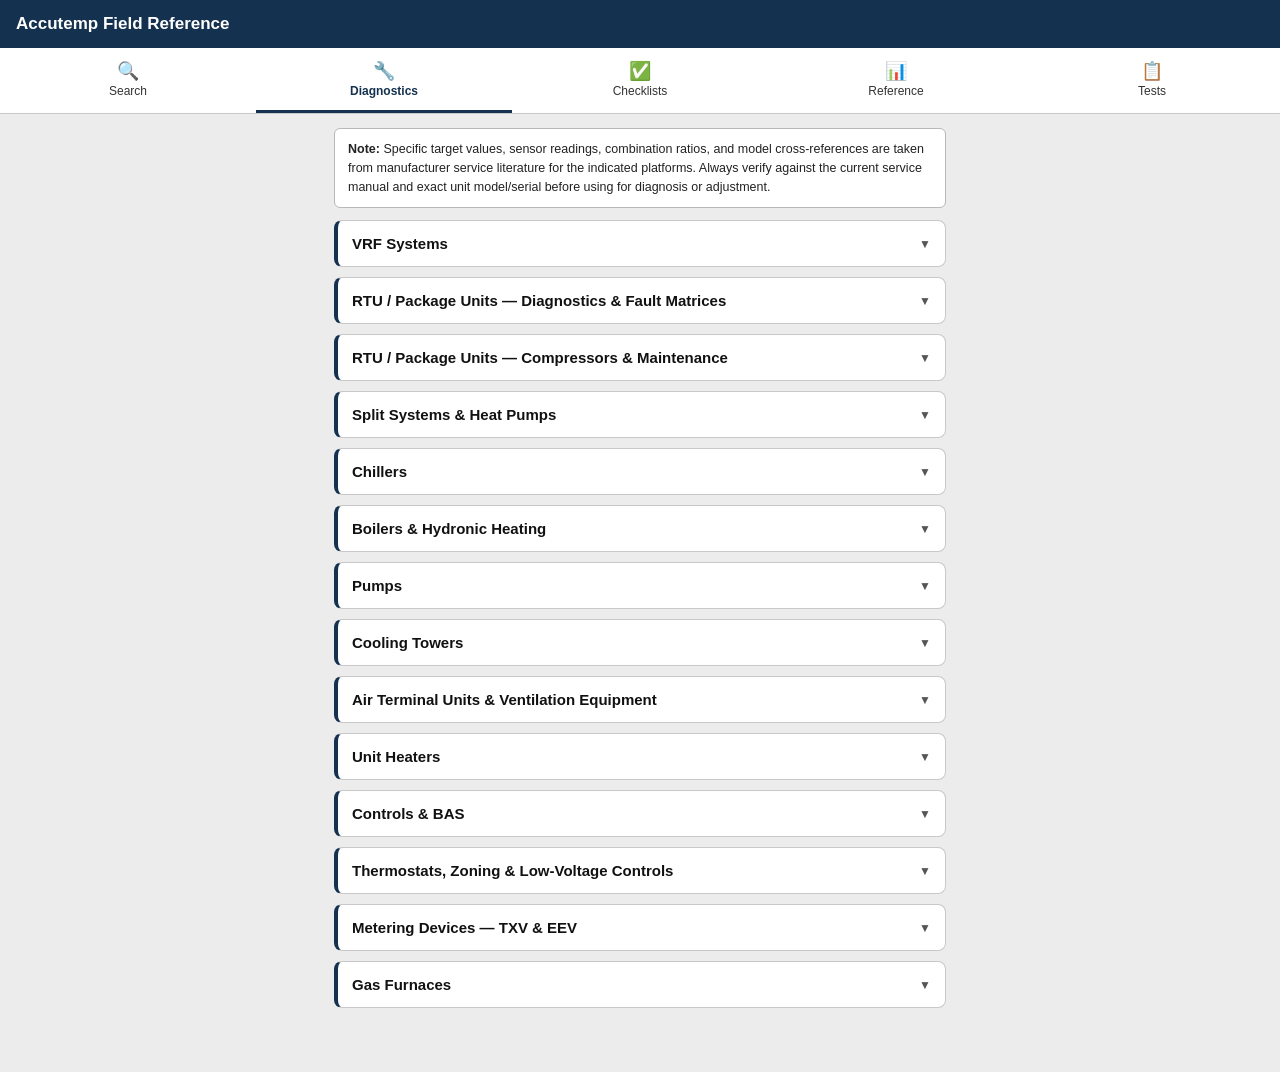
==== commit 97bff701: "Update index.html" ====
--- a/index.html
+++ b/index.html
@@ -1,203 +1,395 @@
 <!DOCTYPE html>
 <html lang="en">
 <head>
-<meta charset="utf-8">
-<meta name="viewport" content="width=device-width, initial-scale=1, viewport-fit=cover">
-<meta name="theme-color" content="#0b5d7a"><meta name="apple-mobile-web-app-capable" content="yes"><meta name="mobile-web-app-capable" content="yes"><meta name="apple-mobile-web-app-title" content="Supply Finder"><meta name="apple-mobile-web-app-status-bar-style" content="default"><link rel="manifest" href="manifest.webmanifest"><link rel="apple-touch-icon" href="icon-180.png"><link rel="icon" href="icon-192.png"><title>Accutemp Supply House Finder</title>
+<meta charset="UTF-8">
+<meta name="viewport" content="width=device-width, initial-scale=1.0, maximum-scale=1">
+<meta name="color-scheme" content="light only">
+<meta name="supported-color-schemes" content="light">
+<title>Accutemp Field Reference</title>
 <style>
-:root{--bg:#f3f5f6;--surface:#fff;--fg:#17202a;--muted:#5b6873;--line:#dbe1e5;--accent:#0b5d7a;--accent-ink:#fff;--chip:#e6eef1;--hot:#c4561b;color-scheme:light}
-@media (prefers-color-scheme:dark){:root{--bg:#0f1519;--surface:#172127;--fg:#e7edf0;--muted:#97a5ae;--line:#26343c;--accent:#4fb3d6;--accent-ink:#06222d;--chip:#1f2e36;--hot:#f08a4b;color-scheme:dark}}
-*{box-sizing:border-box}
-html{-webkit-text-size-adjust:100%}
-body{margin:0;background:var(--bg);color:var(--fg);font:15px/1.4 -apple-system,BlinkMacSystemFont,"Segoe UI",Roboto,Helvetica,Arial,sans-serif;padding:env(safe-area-inset-top,0) 0 env(safe-area-inset-bottom,0)}
-.wrap{max-width:760px;margin:0 auto;padding:0 16px 40px}
-header{position:sticky;top:0;z-index:5;background:var(--bg);padding:12px 0 10px;border-bottom:1px solid var(--line);display:flex;flex-direction:column;gap:8px}
-h1{font-size:1.4rem;margin:0;font-weight:800;letter-spacing:-.01em}
-.sub{font-size:.8rem;color:var(--muted);margin-top:-6px}
-.seg{display:flex;gap:6px}
-.seg input{position:absolute;opacity:0;pointer-events:none}
-.seg label{flex:1;text-align:center;font-weight:700;padding:9px;border-radius:9px;background:var(--chip);color:var(--fg);font-size:.95rem;letter-spacing:.04em;cursor:pointer}
-.seg input:checked+label{background:var(--accent);color:var(--accent-ink)}
-.seg input:focus-visible+label{outline:2px solid var(--accent);outline-offset:2px}
-.search{display:none;position:relative}
-.js .search{display:block}
-input[type=search],select{width:100%;font:inherit;font-size:16px;padding:10px 12px;border:1px solid var(--line);border-radius:10px;background:var(--surface);color:var(--fg)}
-select{-webkit-appearance:none;appearance:none;padding-right:30px;background-image:linear-gradient(45deg,transparent 50%,var(--muted) 50%),linear-gradient(135deg,var(--muted) 50%,transparent 50%);background-position:calc(100% - 16px) 55%,calc(100% - 11px) 55%;background-size:5px 5px;background-repeat:no-repeat;text-overflow:ellipsis}
-.filters{display:grid;grid-template-columns:1fr 1fr;gap:8px}
-.filters select{min-width:0}
-.meta{display:flex;justify-content:space-between;align-items:center;font-size:.8rem;color:var(--muted);min-height:1.2em}
-#reset{display:none;border:0;background:none;color:var(--accent);font:600 .8rem inherit;padding:0;cursor:pointer}
-.js #reset.on{display:inline}
-h2{font-size:1.15rem;margin:22px 0 0}
-h3{font-size:.8rem;letter-spacing:.12em;text-transform:uppercase;color:var(--muted);margin:18px 0 8px}
-.list{display:flex;flex-direction:column;gap:8px}
-.card{background:var(--surface);border:1px solid var(--line);border-radius:12px;padding:12px 14px}
-.name{font-weight:700;font-size:1.02rem}
-.spec{font-size:.78rem;font-weight:600;color:var(--accent);margin-top:2px}
-.addr{color:var(--muted);font-size:.9rem;margin-top:2px}
-.act{display:flex;gap:10px;align-items:center;margin-top:10px;flex-wrap:wrap}
-.call{font-weight:700;font-size:1rem;text-decoration:none;background:var(--accent);color:var(--accent-ink);padding:10px 14px;border-radius:9px;font-variant-numeric:tabular-nums}
-.maps{color:var(--accent);font-weight:600;font-size:.9rem}
-.none{color:var(--hot);font-size:.85rem}
-.handles{font-size:.86rem;border-top:1px dashed var(--line);padding-top:6px;margin-top:10px;opacity:.85}
-.state.show{display:block!important}
-.hide{display:none!important}
-.empty{padding:30px 0;text-align:center;color:var(--muted)}
-body:has(#st-NH:checked) .s-MA, body:has(#st-MA:checked) .s-NH{display:none}
-body:has(#area option[value="nh-southern-nh"]:checked) .card:not(.r-nh-southern-nh){display:none}
-body:has(#area option[value="nh-southern-nh"]:checked) .reg:not(:has(.r-nh-southern-nh)){display:none}
-body:has(#area option[value="nh-southern-nh"]:checked) .s-NH{display:block!important}
-body:has(#area option[value="nh-southern-nh"]:checked) .s-MA{display:none!important}
-body:has(#area option[value="nh-nashua-hudson"]:checked) .card:not(.r-nh-nashua-hudson){display:none}
-body:has(#area option[value="nh-nashua-hudson"]:checked) .reg:not(:has(.r-nh-nashua-hudson)){display:none}
-body:has(#area option[value="nh-nashua-hudson"]:checked) .s-NH{display:block!important}
-body:has(#area option[value="nh-nashua-hudson"]:checked) .s-MA{display:none!important}
-body:has(#area option[value="nh-manchester-area"]:checked) .card:not(.r-nh-manchester-area){display:none}
-body:has(#area option[value="nh-manchester-area"]:checked) .reg:not(:has(.r-nh-manchester-area)){display:none}
-body:has(#area option[value="nh-manchester-area"]:checked) .s-NH{display:block!important}
-body:has(#area option[value="nh-manchester-area"]:checked) .s-MA{display:none!important}
-body:has(#area option[value="nh-lakes-region"]:checked) .card:not(.r-nh-lakes-region){display:none}
-body:has(#area option[value="nh-lakes-region"]:checked) .reg:not(:has(.r-nh-lakes-region)){display:none}
-body:has(#area option[value="nh-lakes-region"]:checked) .s-NH{display:block!important}
-body:has(#area option[value="nh-lakes-region"]:checked) .s-MA{display:none!important}
-body:has(#area option[value="nh-concord-bow"]:checked) .card:not(.r-nh-concord-bow){display:none}
-body:has(#area option[value="nh-concord-bow"]:checked) .reg:not(:has(.r-nh-concord-bow)){display:none}
-body:has(#area option[value="nh-concord-bow"]:checked) .s-NH{display:block!important}
-body:has(#area option[value="nh-concord-bow"]:checked) .s-MA{display:none!important}
-body:has(#area option[value="nh-monadnock-keene"]:checked) .card:not(.r-nh-monadnock-keene){display:none}
-body:has(#area option[value="nh-monadnock-keene"]:checked) .reg:not(:has(.r-nh-monadnock-keene)){display:none}
-body:has(#area option[value="nh-monadnock-keene"]:checked) .s-NH{display:block!important}
-body:has(#area option[value="nh-monadnock-keene"]:checked) .s-MA{display:none!important}
-body:has(#area option[value="nh-north-country"]:checked) .card:not(.r-nh-north-country){display:none}
-body:has(#area option[value="nh-north-country"]:checked) .reg:not(:has(.r-nh-north-country)){display:none}
-body:has(#area option[value="nh-north-country"]:checked) .s-NH{display:block!important}
-body:has(#area option[value="nh-north-country"]:checked) .s-MA{display:none!important}
-body:has(#area option[value="nh-western-nh"]:checked) .card:not(.r-nh-western-nh){display:none}
-body:has(#area option[value="nh-western-nh"]:checked) .reg:not(:has(.r-nh-western-nh)){display:none}
-body:has(#area option[value="nh-western-nh"]:checked) .s-NH{display:block!important}
-body:has(#area option[value="nh-western-nh"]:checked) .s-MA{display:none!important}
-body:has(#area option[value="nh-seacoast-nh"]:checked) .card:not(.r-nh-seacoast-nh){display:none}
-body:has(#area option[value="nh-seacoast-nh"]:checked) .reg:not(:has(.r-nh-seacoast-nh)){display:none}
-body:has(#area option[value="nh-seacoast-nh"]:checked) .s-NH{display:block!important}
-body:has(#area option[value="nh-seacoast-nh"]:checked) .s-MA{display:none!important}
-body:has(#area option[value="ma-western-ma"]:checked) .card:not(.r-ma-western-ma){display:none}
-body:has(#area option[value="ma-western-ma"]:checked) .reg:not(:has(.r-ma-western-ma)){display:none}
-body:has(#area option[value="ma-western-ma"]:checked) .s-MA{display:block!important}
-body:has(#area option[value="ma-western-ma"]:checked) .s-NH{display:none!important}
-body:has(#area option[value="ma-north-central-ma"]:checked) .card:not(.r-ma-north-central-ma){display:none}
-body:has(#area option[value="ma-north-central-ma"]:checked) .reg:not(:has(.r-ma-north-central-ma)){display:none}
-body:has(#area option[value="ma-north-central-ma"]:checked) .s-MA{display:block!important}
-body:has(#area option[value="ma-north-central-ma"]:checked) .s-NH{display:none!important}
-body:has(#area option[value="ma-central-ma"]:checked) .card:not(.r-ma-central-ma){display:none}
-body:has(#area option[value="ma-central-ma"]:checked) .reg:not(:has(.r-ma-central-ma)){display:none}
-body:has(#area option[value="ma-central-ma"]:checked) .s-MA{display:block!important}
-body:has(#area option[value="ma-central-ma"]:checked) .s-NH{display:none!important}
-body:has(#area option[value="ma-metrowest"]:checked) .card:not(.r-ma-metrowest){display:none}
-body:has(#area option[value="ma-metrowest"]:checked) .reg:not(:has(.r-ma-metrowest)){display:none}
-body:has(#area option[value="ma-metrowest"]:checked) .s-MA{display:block!important}
-body:has(#area option[value="ma-metrowest"]:checked) .s-NH{display:none!important}
-body:has(#area option[value="ma-north-of-boston-93-128"]:checked) .card:not(.r-ma-north-of-boston-93-128){display:none}
-body:has(#area option[value="ma-north-of-boston-93-128"]:checked) .reg:not(:has(.r-ma-north-of-boston-93-128)){display:none}
-body:has(#area option[value="ma-north-of-boston-93-128"]:checked) .s-MA{display:block!important}
-body:has(#area option[value="ma-north-of-boston-93-128"]:checked) .s-NH{display:none!important}
-body:has(#area option[value="ma-north-shore"]:checked) .card:not(.r-ma-north-shore){display:none}
-body:has(#area option[value="ma-north-shore"]:checked) .reg:not(:has(.r-ma-north-shore)){display:none}
-body:has(#area option[value="ma-north-shore"]:checked) .s-MA{display:block!important}
-body:has(#area option[value="ma-north-shore"]:checked) .s-NH{display:none!important}
-body:has(#area option[value="ma-south-norfolk-county"]:checked) .card:not(.r-ma-south-norfolk-county){display:none}
-body:has(#area option[value="ma-south-norfolk-county"]:checked) .reg:not(:has(.r-ma-south-norfolk-county)){display:none}
-body:has(#area option[value="ma-south-norfolk-county"]:checked) .s-MA{display:block!important}
-body:has(#area option[value="ma-south-norfolk-county"]:checked) .s-NH{display:none!important}
-body:has(#area option[value="ma-boston-inner-metro"]:checked) .card:not(.r-ma-boston-inner-metro){display:none}
-body:has(#area option[value="ma-boston-inner-metro"]:checked) .reg:not(:has(.r-ma-boston-inner-metro)){display:none}
-body:has(#area option[value="ma-boston-inner-metro"]:checked) .s-MA{display:block!important}
-body:has(#area option[value="ma-boston-inner-metro"]:checked) .s-NH{display:none!important}
-body:has(#area option[value="ma-south-shore-brockton"]:checked) .card:not(.r-ma-south-shore-brockton){display:none}
-body:has(#area option[value="ma-south-shore-brockton"]:checked) .reg:not(:has(.r-ma-south-shore-brockton)){display:none}
-body:has(#area option[value="ma-south-shore-brockton"]:checked) .s-MA{display:block!important}
-body:has(#area option[value="ma-south-shore-brockton"]:checked) .s-NH{display:none!important}
-body:has(#area option[value="ma-inner-west-waltham-watertown-newton"]:checked) .card:not(.r-ma-inner-west-waltham-watertown-newton){display:none}
-body:has(#area option[value="ma-inner-west-waltham-watertown-newton"]:checked) .reg:not(:has(.r-ma-inner-west-waltham-watertown-newton)){display:none}
-body:has(#area option[value="ma-inner-west-waltham-watertown-newton"]:checked) .s-MA{display:block!important}
-body:has(#area option[value="ma-inner-west-waltham-watertown-newton"]:checked) .s-NH{display:none!important}
-body:has(#area option[value="ma-cape-cod"]:checked) .card:not(.r-ma-cape-cod){display:none}
-body:has(#area option[value="ma-cape-cod"]:checked) .reg:not(:has(.r-ma-cape-cod)){display:none}
-body:has(#area option[value="ma-cape-cod"]:checked) .s-MA{display:block!important}
-body:has(#area option[value="ma-cape-cod"]:checked) .s-NH{display:none!important}
-body:has(#area option[value="ma-south-coast-attleboro"]:checked) .card:not(.r-ma-south-coast-attleboro){display:none}
-body:has(#area option[value="ma-south-coast-attleboro"]:checked) .reg:not(:has(.r-ma-south-coast-attleboro)){display:none}
-body:has(#area option[value="ma-south-coast-attleboro"]:checked) .s-MA{display:block!important}
-body:has(#area option[value="ma-south-coast-attleboro"]:checked) .s-NH{display:none!important}
-body:has(#area option[value="ma-verify-location"]:checked) .card:not(.r-ma-verify-location){display:none}
-body:has(#area option[value="ma-verify-location"]:checked) .reg:not(:has(.r-ma-verify-location)){display:none}
-body:has(#area option[value="ma-verify-location"]:checked) .s-MA{display:block!important}
-body:has(#area option[value="ma-verify-location"]:checked) .s-NH{display:none!important}
-body:has(#type option[value="c0"]:checked) .card:not(.c0){display:none}
-body:has(#type option[value="c0"]:checked) .reg:not(:has(.c0)){display:none}
-body:has(#type option[value="c1"]:checked) .card:not(.c1){display:none}
-body:has(#type option[value="c1"]:checked) .reg:not(:has(.c1)){display:none}
-body:has(#type option[value="c2"]:checked) .card:not(.c2){display:none}
-body:has(#type option[value="c2"]:checked) .reg:not(:has(.c2)){display:none}
-body:has(#type option[value="c3"]:checked) .card:not(.c3){display:none}
-body:has(#type option[value="c3"]:checked) .reg:not(:has(.c3)){display:none}
-body:has(#type option[value="c4"]:checked) .card:not(.c4){display:none}
-body:has(#type option[value="c4"]:checked) .reg:not(:has(.c4)){display:none}
-body:has(#type option[value="c5"]:checked) .card:not(.c5){display:none}
-body:has(#type option[value="c5"]:checked) .reg:not(:has(.c5)){display:none}
-body:has(#type option[value="c6"]:checked) .card:not(.c6){display:none}
-body:has(#type option[value="c6"]:checked) .reg:not(:has(.c6)){display:none}
-body:has(#type option[value="c7"]:checked) .card:not(.c7){display:none}
-body:has(#type option[value="c7"]:checked) .reg:not(:has(.c7)){display:none}
-body:has(#type option[value="c8"]:checked) .card:not(.c8){display:none}
-body:has(#type option[value="c8"]:checked) .reg:not(:has(.c8)){display:none}
-body:has(#type option[value="c9"]:checked) .card:not(.c9){display:none}
-body:has(#type option[value="c9"]:checked) .reg:not(:has(.c9)){display:none}
-body:has(#type option[value="c10"]:checked) .card:not(.c10){display:none}
-body:has(#type option[value="c10"]:checked) .reg:not(:has(.c10)){display:none}
+  :root { color-scheme: light only; }
+  * { box-sizing: border-box; }
+  html, body {
+    background: #ececec;
+    color: #111111;
+  }
+  body {
+    margin: 0;
+    font-family: -apple-system, BlinkMacSystemFont, "Segoe UI", Roboto, sans-serif;
+    padding-bottom: 40px;
+  }
+  header {
+    background: #14324f;
+    color: #ffffff;
+    padding: 14px 16px;
+    font-size: 17px;
+    font-weight: 600;
+    position: sticky;
+    top: 0;
+    z-index: 20;
+  }
+  input[type="radio"], input[type="checkbox"].tgl { display: none; }
+  .tabbar {
+    display: flex;
+    border-bottom: 1px solid #c8c8c8;
+    background: #ffffff;
+    position: sticky;
+    top: 46px;
+    z-index: 19;
+  }
+  .tabbar label {
+    flex: 1;
+    text-align: center;
+    padding: 12px 4px;
+    font-size: 12px;
+    color: #333333;
+    background: #ffffff;
+    cursor: pointer;
+  }
+  .tabbar label .icon { display: block; font-size: 18px; margin-bottom: 2px; }
+  .pane { display: none; padding: 14px; max-width: 640px; margin: 0 auto; background: #ececec; }
+  #t0:checked ~ .content .p0{display:block} #t1:checked ~ .content .p1{display:block} #t2:checked ~ .content .p2{display:block} #t3:checked ~ .content .p3{display:block} #t4:checked ~ .content .p4{display:block}
+  #t0:checked ~ .tabbar label[for="t0"],
+  #t1:checked ~ .tabbar label[for="t1"],
+  #t2:checked ~ .tabbar label[for="t2"],
+  #t3:checked ~ .tabbar label[for="t3"],
+  #t4:checked ~ .tabbar label[for="t4"] {
+    color: #14324f;
+    background: #ffffff;
+    border-bottom: 3px solid #14324f;
+    font-weight: 600;
+  }
+  .card {
+    display: block;
+    padding: 14px;
+    background: #ffffff;
+    color: #111111;
+    border: 1px solid #c8c8c8;
+    border-left: 4px solid #14324f;
+    border-radius: 8px;
+    margin-bottom: 10px;
+    font-size: 15px;
+    font-weight: 600;
+    cursor: pointer;
+  }
+  .card.sub {
+    background: #e2e2e2;
+    color: #111111;
+    font-size: 14px;
+    font-weight: 400;
+    padding: 11px 13px;
+    margin-bottom: 6px;
+    margin-left: 10px;
+    border-left: 4px solid #b8b8b8;
+  }
+  .card-header {
+    display: flex;
+    justify-content: space-between;
+    align-items: center;
+    gap: 8px;
+    color: #111111;
+  }
+  .card-header .arrow { color: #555555; font-size: 12px; flex: 0 0 auto; display: inline-block; transition: transform 0.15s ease; }
+  input.tgl:checked + label.card { background: #eef3f8; border-left-color: #14324f; }
+  input.tgl:checked + label.card.sub { background: #d7e2ea; border-left-color: #14324f; }
+  input.tgl:checked + label .card-header .arrow { transform: rotate(180deg); color: #14324f; }
+  .accordion-body {
+    display: none;
+    padding: 4px 2px 14px;
+    font-size: 14px;
+    color: #1a1a1a;
+    background: #ececec;
+  }
+  .item {
+    padding: 8px 0;
+    border-bottom: 1px solid #d4d4d4;
+    color: #111111;
+  }
+  .item:last-child { border-bottom: none; }
+  .placeholder {
+    font-size: 13px;
+    color: #555555;
+    font-style: italic;
+    padding: 10px 0;
+  }
+  .ptext { margin: 0 0 10px; line-height: 1.5; color: #111111; }
+  .ftable { margin-bottom: 6px; background: #ffffff; border: 1px solid #d4d4d4; border-radius: 6px; padding: 2px 12px; }
+  .frow {
+    padding: 9px 0;
+    border-bottom: 1px solid #e0e0e0;
+  }
+  .frow:last-child { border-bottom: none; }
+  .flabel {
+    font-size: 11.5px;
+    text-transform: uppercase;
+    letter-spacing: .03em;
+    color: #4a4a4a;
+    font-weight: 600;
+    margin-bottom: 3px;
+  }
+  .fval { font-size: 14px; line-height: 1.45; color: #111111; }
+  .tip {
+    background: #e2e2e2;
+    border: 1px solid #b8b8b8;
+    border-left: 4px solid #14324f;
+    border-radius: 4px;
+    padding: 9px 11px;
+    font-size: 13px;
+    color: #111111;
+    margin-top: 8px;
+    line-height: 1.45;
+  }
+  .tip b { color: #111111; }
+  .subhead2 {
+    font-size: 12px;
+    text-transform: uppercase;
+    letter-spacing: .04em;
+    color: #333333;
+    margin: 14px 0 6px;
+    font-weight: 700;
+  }
+  .srcnote { font-size: 11px; color: #666666; margin-top: 6px; }
+  .disclaimer {
+    background: #ffffff;
+    border: 1px solid #b8b8b8;
+    border-radius: 6px;
+    padding: 11px 13px;
+    font-size: 12.5px;
+    line-height: 1.5;
+    color: #222222;
+    margin-bottom: 12px;
+  }
+  .unitnote {
+    font-size: 12px;
+    font-style: italic;
+    color: #444444;
+    border-top: 1px solid #d4d4d4;
+    margin-top: 9px;
+    padding-top: 7px;
+  }
+  .reflink {
+    font-size: 12.5px;
+    color: #14324f;
+    border-top: 1px solid #d4d4d4;
+    margin-top: 9px;
+    padding-top: 7px;
+  }
+  .reflink a { color: #14324f; font-weight: 600; text-decoration: underline; }
+  .cardimg { max-width: 100%; height: auto; display: block; border: 1px solid #c8c8c8; border-radius: 6px; margin: 10px 0; }
+  .chipwrap { display: flex; flex-wrap: wrap; gap: 8px; margin-top: 6px; }
+  .chip { display: inline-block; padding: 9px 14px; background: #ffffff; border: 1px solid #b8b8b8; border-radius: 20px; font-size: 13.5px; color: #111111; cursor: pointer; }
+  .chip.clearchip { border: 1px solid #14324f; color: #14324f; font-weight: 600; }
+  input[name="searchtag"] { display: none; }
+  input[name="searchtag"]:checked + .chip { background: #14324f; border-color: #14324f; color: #ffffff; font-weight: 600; }
+  .searchintro { font-size: 13.5px; color: #333333; line-height: 1.5; margin-bottom: 4px; }
+  .searchwarn { background: #ffffff; border: 1px solid #b8b8b8; border-radius: 6px; padding: 11px 13px; font-size: 12.5px; line-height: 1.5; color: #444444; margin-top: 16px; }
+  #vrf-1:checked ~ .b-vrf-1{display:block}
+#vrf-2:checked ~ .b-vrf-2{display:block}
+#vrf-3:checked ~ .b-vrf-3{display:block}
+#vrf-4:checked ~ .b-vrf-4{display:block}
+#vrf-5:checked ~ .b-vrf-5{display:block}
+#vrf-6:checked ~ .b-vrf-6{display:block}
+#vrf-65:checked ~ .b-vrf-65{display:block}
+#rtu-7:checked ~ .b-rtu-7{display:block}
+#rtu-8:checked ~ .b-rtu-8{display:block}
+#rtu-9:checked ~ .b-rtu-9{display:block}
+#rtu-10:checked ~ .b-rtu-10{display:block}
+#rtu-11:checked ~ .b-rtu-11{display:block}
+#rtu-12:checked ~ .b-rtu-12{display:block}
+#rtu-13:checked ~ .b-rtu-13{display:block}
+#rtu-14:checked ~ .b-rtu-14{display:block}
+#rtu-64:checked ~ .b-rtu-64{display:block}
+#rtu-94:checked ~ .b-rtu-94{display:block}
+#rtu-96:checked ~ .b-rtu-96{display:block}
+#rtu-97:checked ~ .b-rtu-97{display:block}
+#rtu-98:checked ~ .b-rtu-98{display:block}
+#rtu-99:checked ~ .b-rtu-99{display:block}
+#split-15:checked ~ .b-split-15{display:block}
+#split-16:checked ~ .b-split-16{display:block}
+#split-17:checked ~ .b-split-17{display:block}
+#chill-18:checked ~ .b-chill-18{display:block}
+#chill-68:checked ~ .b-chill-68{display:block}
+#chill-69:checked ~ .b-chill-69{display:block}
+#boil-19:checked ~ .b-boil-19{display:block}
+#boil-20:checked ~ .b-boil-20{display:block}
+#boil-21:checked ~ .b-boil-21{display:block}
+#boil-22:checked ~ .b-boil-22{display:block}
+#boil-23:checked ~ .b-boil-23{display:block}
+#boil-24:checked ~ .b-boil-24{display:block}
+#boil-25:checked ~ .b-boil-25{display:block}
+#boil-26:checked ~ .b-boil-26{display:block}
+#boil-64:checked ~ .b-boil-64{display:block}
+#pump-27:checked ~ .b-pump-27{display:block}
+#tower-28:checked ~ .b-tower-28{display:block}
+#tower-29:checked ~ .b-tower-29{display:block}
+#tower-70:checked ~ .b-tower-70{display:block}
+#tower-71:checked ~ .b-tower-71{display:block}
+#tower-72:checked ~ .b-tower-72{display:block}
+#term-30:checked ~ .b-term-30{display:block}
+#bas-31:checked ~ .b-bas-31{display:block}
+#mot-32:checked ~ .b-mot-32{display:block}
+#mot-67:checked ~ .b-mot-67{display:block}
+#mot-33:checked ~ .b-mot-33{display:block}
+#mot-34:checked ~ .b-mot-34{display:block}
+#mot-35:checked ~ .b-mot-35{display:block}
+#mot-66:checked ~ .b-mot-66{display:block}
+#mot-95:checked ~ .b-mot-95{display:block}
+#fund-104:checked ~ .b-fund-104{display:block}
+#fund-36:checked ~ .b-fund-36{display:block}
+#fund-37:checked ~ .b-fund-37{display:block}
+#fund-38:checked ~ .b-fund-38{display:block}
+#fund-39:checked ~ .b-fund-39{display:block}
+#fund-40:checked ~ .b-fund-40{display:block}
+#fund-41:checked ~ .b-fund-41{display:block}
+#fund-42:checked ~ .b-fund-42{display:block}
+#fund-93:checked ~ .b-fund-93{display:block}
+#fund-101:checked ~ .b-fund-101{display:block}
+#fund-105:checked ~ .b-fund-105{display:block}
+#fund-106:checked ~ .b-fund-106{display:block}
+#fund-107:checked ~ .b-fund-107{display:block}
+#eq-43:checked ~ .b-eq-43{display:block}
+#eq-44:checked ~ .b-eq-44{display:block}
+#eq-103:checked ~ .b-eq-103{display:block}
+#eq-45:checked ~ .b-eq-45{display:block}
+#eq-46:checked ~ .b-eq-46{display:block}
+#eq-47:checked ~ .b-eq-47{display:block}
+#eq-48:checked ~ .b-eq-48{display:block}
+#eq-49:checked ~ .b-eq-49{display:block}
+#eq-50:checked ~ .b-eq-50{display:block}
+#eq-51:checked ~ .b-eq-51{display:block}
+#eq-52:checked ~ .b-eq-52{display:block}
+#eq-78:checked ~ .b-eq-78{display:block}
+#therm-79:checked ~ .b-therm-79{display:block}
+#eq-53:checked ~ .b-eq-53{display:block}
+#su-90:checked ~ .b-su-90{display:block}
+#pm-88:checked ~ .b-pm-88{display:block}
+#pm-89:checked ~ .b-pm-89{display:block}
+#eq-54:checked ~ .b-eq-54{display:block}
+#eq-55:checked ~ .b-eq-55{display:block}
+#svc-100:checked ~ .b-svc-100{display:block}
+#eq-56:checked ~ .b-eq-56{display:block}
+#eq-57:checked ~ .b-eq-57{display:block}
+#eq-86:checked ~ .b-eq-86{display:block}
+#eq-102:checked ~ .b-eq-102{display:block}
+#eq-87:checked ~ .b-eq-87{display:block}
+#eq-58:checked ~ .b-eq-58{display:block}
+#wire-81:checked ~ .b-wire-81{display:block}
+#wire-82:checked ~ .b-wire-82{display:block}
+#wire-83:checked ~ .b-wire-83{display:block}
+#wire-84:checked ~ .b-wire-84{display:block}
+#wire-85:checked ~ .b-wire-85{display:block}
+#wire-91:checked ~ .b-wire-91{display:block}
+#wire-92:checked ~ .b-wire-92{display:block}
+#wire-108:checked ~ .b-wire-108{display:block}
+#eq-59:checked ~ .b-eq-59{display:block}
+#eq-60:checked ~ .b-eq-60{display:block}
+#braz-73:checked ~ .b-braz-73{display:block}
+#braz-74:checked ~ .b-braz-74{display:block}
+#braz-75:checked ~ .b-braz-75{display:block}
+#braz-76:checked ~ .b-braz-76{display:block}
+#braz-77:checked ~ .b-braz-77{display:block}
+#eq-61:checked ~ .b-eq-61{display:block}
+#eq-62:checked ~ .b-eq-62{display:block}
+#eq-63:checked ~ .b-eq-63{display:block}
+#eq-109:checked ~ .b-eq-109{display:block}
+#bas-110:checked ~ .b-bas-110{display:block}
+#mot-111:checked ~ .b-mot-111{display:block}
+#eq-112:checked ~ .b-eq-112{display:block}
+#split-113:checked ~ .b-split-113{display:block}
+#rtu-114:checked ~ .b-rtu-114{display:block}
+#wire-115:checked ~ .b-wire-115{display:block}
+#fund-116:checked ~ .b-fund-116{display:block}
+#mot-117:checked ~ .b-mot-117{display:block}
+#vrf-118:checked ~ .b-vrf-118{display:block}
+#term-119:checked ~ .b-term-119{display:block}
+#split-120:checked ~ .b-split-120{display:block}
+#rtu-121:checked ~ .b-rtu-121{display:block}
+#fund-122:checked ~ .b-fund-122{display:block}
+#therm-123:checked ~ .b-therm-123{display:block}
+#mot-124:checked ~ .b-mot-124{display:block}
+#eq-125:checked ~ .b-eq-125{display:block}
+#txv-126:checked ~ .b-txv-126{display:block}
+#txv-127:checked ~ .b-txv-127{display:block}
+#txv-128:checked ~ .b-txv-128{display:block}
+#term-129:checked ~ .b-term-129{display:block}
+#fund-130:checked ~ .b-fund-130{display:block}
+#braz-131:checked ~ .b-braz-131{display:block}
+#fund-132:checked ~ .b-fund-132{display:block}
+#eq-133:checked ~ .b-eq-133{display:block}
+#furn-134:checked ~ .b-furn-134{display:block}
+#rtu-135:checked ~ .b-rtu-135{display:block}
+#braz-136:checked ~ .b-braz-136{display:block}
+#eq-137:checked ~ .b-eq-137{display:block}
+#fund-138:checked ~ .b-fund-138{display:block}
+#vrf-139:checked ~ .b-vrf-139{display:block}
+#bas-140:checked ~ .b-bas-140{display:block}
+#split-141:checked ~ .b-split-141{display:block}
+#braz-142:checked ~ .b-braz-142{display:block}
+#eq-143:checked ~ .b-eq-143{display:block}
+#clean-144:checked ~ .b-clean-144{display:block}
+#fund-145:checked ~ .b-fund-145{display:block}
+#fund-146:checked ~ .b-fund-146{display:block}
+#furn-147:checked ~ .b-furn-147{display:block}
+#fund-148:checked ~ .b-fund-148{display:block}
+
+  
+  /* ===== Search tag system ===== */
+  body:has(#t0:checked):has(#stag-txv:checked, #stag-reversing-valve:checked, #stag-clo:checked, #stag-combustion:checked, #stag-vfd:checked, #stag-nema:checked, #stag-drier:checked, #stag-economizer:checked, #stag-defrost:checked, #stag-compressor:checked, #stag-chiller:checked, #stag-boiler-safety:checked, #stag-gas-valve:checked, #stag-expansion-tank:checked, #stag-hydronic:checked, #stag-pump:checked, #stag-cooling-tower:checked, #stag-vav-bas:checked, #stag-bearing-belt:checked, #stag-wiring:checked, #stag-sh-sc:checked, #stag-brazing:checked, #stag-vendor:checked, #stag-vrf:checked, #stag-fault-matrix:checked, #stag-low-voltage:checked, #stag-pm-checklist:checked) .pane { display:block !important; }
+  body:has(#t0:checked):has(#stag-txv:checked, #stag-reversing-valve:checked, #stag-clo:checked, #stag-combustion:checked, #stag-vfd:checked, #stag-nema:checked, #stag-drier:checked, #stag-economizer:checked, #stag-defrost:checked, #stag-compressor:checked, #stag-chiller:checked, #stag-boiler-safety:checked, #stag-gas-valve:checked, #stag-expansion-tank:checked, #stag-hydronic:checked, #stag-pump:checked, #stag-cooling-tower:checked, #stag-vav-bas:checked, #stag-bearing-belt:checked, #stag-wiring:checked, #stag-sh-sc:checked, #stag-brazing:checked, #stag-vendor:checked, #stag-vrf:checked, #stag-fault-matrix:checked, #stag-low-voltage:checked, #stag-pm-checklist:checked) .card:not(.sub):has(+ .accordion-body .card.sub) + .accordion-body { display:block !important; }
+  body:has(#t0:checked):has(#stag-txv:checked, #stag-reversing-valve:checked, #stag-clo:checked, #stag-combustion:checked, #stag-vfd:checked, #stag-nema:checked, #stag-drier:checked, #stag-economizer:checked, #stag-defrost:checked, #stag-compressor:checked, #stag-chiller:checked, #stag-boiler-safety:checked, #stag-gas-valve:checked, #stag-expansion-tank:checked, #stag-hydronic:checked, #stag-pump:checked, #stag-cooling-tower:checked, #stag-vav-bas:checked, #stag-bearing-belt:checked, #stag-wiring:checked, #stag-sh-sc:checked, #stag-brazing:checked, #stag-vendor:checked, #stag-vrf:checked, #stag-fault-matrix:checked, #stag-low-voltage:checked, #stag-pm-checklist:checked) .tabbar label[for="t0"] { color:#14324f; background:#ffffff; border-bottom:3px solid #14324f; font-weight:600; }
+  body:has(#t0:checked):has(#stag-txv:checked, #stag-reversing-valve:checked, #stag-clo:checked, #stag-combustion:checked, #stag-vfd:checked, #stag-nema:checked, #stag-drier:checked, #stag-economizer:checked, #stag-defrost:checked, #stag-compressor:checked, #stag-chiller:checked, #stag-boiler-safety:checked, #stag-gas-valve:checked, #stag-expansion-tank:checked, #stag-hydronic:checked, #stag-pump:checked, #stag-cooling-tower:checked, #stag-vav-bas:checked, #stag-bearing-belt:checked, #stag-wiring:checked, #stag-sh-sc:checked, #stag-brazing:checked, #stag-vendor:checked, #stag-vrf:checked, #stag-fault-matrix:checked, #stag-low-voltage:checked, #stag-pm-checklist:checked) .tabbar label:not([for="t0"]) { color:#333333; background:#ffffff; border-bottom:none; font-weight:400; }
+  body:has(#t0:checked):has(#stag-txv:checked) .card.sub:not(.tg-txv), body:has(#t0:checked):has(#stag-txv:checked) .card.sub:not(.tg-txv) + .accordion-body, body:has(#t0:checked):has(#stag-txv:checked) .card:not(.sub):not(.tg-txv):not(:has(+ .accordion-body .tg-txv)), body:has(#t0:checked):has(#stag-txv:checked) .card:not(.sub):not(.tg-txv):not(:has(+ .accordion-body .tg-txv)) + .accordion-body { display:none !important; }
+  body:has(#t0:checked):has(#stag-reversing-valve:checked) .card.sub:not(.tg-reversing-valve), body:has(#t0:checked):has(#stag-reversing-valve:checked) .card.sub:not(.tg-reversing-valve) + .accordion-body, body:has(#t0:checked):has(#stag-reversing-valve:checked) .card:not(.sub):not(.tg-reversing-valve):not(:has(+ .accordion-body .tg-reversing-valve)), body:has(#t0:checked):has(#stag-reversing-valve:checked) .card:not(.sub):not(.tg-reversing-valve):not(:has(+ .accordion-body .tg-reversing-valve)) + .accordion-body { display:none !important; }
+  body:has(#t0:checked):has(#stag-clo:checked) .card.sub:not(.tg-clo), body:has(#t0:checked):has(#stag-clo:checked) .card.sub:not(.tg-clo) + .accordion-body, body:has(#t0:checked):has(#stag-clo:checked) .card:not(.sub):not(.tg-clo):not(:has(+ .accordion-body .tg-clo)), body:has(#t0:checked):has(#stag-clo:checked) .card:not(.sub):not(.tg-clo):not(:has(+ .accordion-body .tg-clo)) + .accordion-body { display:none !important; }
+  body:has(#t0:checked):has(#stag-combustion:checked) .card.sub:not(.tg-combustion), body:has(#t0:checked):has(#stag-combustion:checked) .card.sub:not(.tg-combustion) + .accordion-body, body:has(#t0:checked):has(#stag-combustion:checked) .card:not(.sub):not(.tg-combustion):not(:has(+ .accordion-body .tg-combustion)), body:has(#t0:checked):has(#stag-combustion:checked) .card:not(.sub):not(.tg-combustion):not(:has(+ .accordion-body .tg-combustion)) + .accordion-body { display:none !important; }
+  body:has(#t0:checked):has(#stag-vfd:checked) .card.sub:not(.tg-vfd), body:has(#t0:checked):has(#stag-vfd:checked) .card.sub:not(.tg-vfd) + .accordion-body, body:has(#t0:checked):has(#stag-vfd:checked) .card:not(.sub):not(.tg-vfd):not(:has(+ .accordion-body .tg-vfd)), body:has(#t0:checked):has(#stag-vfd:checked) .card:not(.sub):not(.tg-vfd):not(:has(+ .accordion-body .tg-vfd)) + .accordion-body { display:none !important; }
+  body:has(#t0:checked):has(#stag-nema:checked) .card.sub:not(.tg-nema), body:has(#t0:checked):has(#stag-nema:checked) .card.sub:not(.tg-nema) + .accordion-body, body:has(#t0:checked):has(#stag-nema:checked) .card:not(.sub):not(.tg-nema):not(:has(+ .accordion-body .tg-nema)), body:has(#t0:checked):has(#stag-nema:checked) .card:not(.sub):not(.tg-nema):not(:has(+ .accordion-body .tg-nema)) + .accordion-body { display:none !important; }
+  body:has(#t0:checked):has(#stag-drier:checked) .card.sub:not(.tg-drier), body:has(#t0:checked):has(#stag-drier:checked) .card.sub:not(.tg-drier) + .accordion-body, body:has(#t0:checked):has(#stag-drier:checked) .card:not(.sub):not(.tg-drier):not(:has(+ .accordion-body .tg-drier)), body:has(#t0:checked):has(#stag-drier:checked) .card:not(.sub):not(.tg-drier):not(:has(+ .accordion-body .tg-drier)) + .accordion-body { display:none !important; }
+  body:has(#t0:checked):has(#stag-economizer:checked) .card.sub:not(.tg-economizer), body:has(#t0:checked):has(#stag-economizer:checked) .card.sub:not(.tg-economizer) + .accordion-body, body:has(#t0:checked):has(#stag-economizer:checked) .card:not(.sub):not(.tg-economizer):not(:has(+ .accordion-body .tg-economizer)), body:has(#t0:checked):has(#stag-economizer:checked) .card:not(.sub):not(.tg-economizer):not(:has(+ .accordion-body .tg-economizer)) + .accordion-body { display:none !important; }
+  body:has(#t0:checked):has(#stag-defrost:checked) .card.sub:not(.tg-defrost), body:has(#t0:checked):has(#stag-defrost:checked) .card.sub:not(.tg-defrost) + .accordion-body, body:has(#t0:checked):has(#stag-defrost:checked) .card:not(.sub):not(.tg-defrost):not(:has(+ .accordion-body .tg-defrost)), body:has(#t0:checked):has(#stag-defrost:checked) .card:not(.sub):not(.tg-defrost):not(:has(+ .accordion-body .tg-defrost)) + .accordion-body { display:none !important; }
+  body:has(#t0:checked):has(#stag-compressor:checked) .card.sub:not(.tg-compressor), body:has(#t0:checked):has(#stag-compressor:checked) .card.sub:not(.tg-compressor) + .accordion-body, body:has(#t0:checked):has(#stag-compressor:checked) .card:not(.sub):not(.tg-compressor):not(:has(+ .accordion-body .tg-compressor)), body:has(#t0:checked):has(#stag-compressor:checked) .card:not(.sub):not(.tg-compressor):not(:has(+ .accordion-body .tg-compressor)) + .accordion-body { display:none !important; }
+  body:has(#t0:checked):has(#stag-chiller:checked) .card.sub:not(.tg-chiller), body:has(#t0:checked):has(#stag-chiller:checked) .card.sub:not(.tg-chiller) + .accordion-body, body:has(#t0:checked):has(#stag-chiller:checked) .card:not(.sub):not(.tg-chiller):not(:has(+ .accordion-body .tg-chiller)), body:has(#t0:checked):has(#stag-chiller:checked) .card:not(.sub):not(.tg-chiller):not(:has(+ .accordion-body .tg-chiller)) + .accordion-body { display:none !important; }
+  body:has(#t0:checked):has(#stag-boiler-safety:checked) .card.sub:not(.tg-boiler-safety), body:has(#t0:checked):has(#stag-boiler-safety:checked) .card.sub:not(.tg-boiler-safety) + .accordion-body, body:has(#t0:checked):has(#stag-boiler-safety:checked) .card:not(.sub):not(.tg-boiler-safety):not(:has(+ .accordion-body .tg-boiler-safety)), body:has(#t0:checked):has(#stag-boiler-safety:checked) .card:not(.sub):not(.tg-boiler-safety):not(:has(+ .accordion-body .tg-boiler-safety)) + .accordion-body { display:none !important; }
+  body:has(#t0:checked):has(#stag-gas-valve:checked) .card.sub:not(.tg-gas-valve), body:has(#t0:checked):has(#stag-gas-valve:checked) .card.sub:not(.tg-gas-valve) + .accordion-body, body:has(#t0:checked):has(#stag-gas-valve:checked) .card:not(.sub):not(.tg-gas-valve):not(:has(+ .accordion-body .tg-gas-valve)), body:has(#t0:checked):has(#stag-gas-valve:checked) .card:not(.sub):not(.tg-gas-valve):not(:has(+ .accordion-body .tg-gas-valve)) + .accordion-body { display:none !important; }
+  body:has(#t0:checked):has(#stag-expansion-tank:checked) .card.sub:not(.tg-expansion-tank), body:has(#t0:checked):has(#stag-expansion-tank:checked) .card.sub:not(.tg-expansion-tank) + .accordion-body, body:has(#t0:checked):has(#stag-expansion-tank:checked) .card:not(.sub):not(.tg-expansion-tank):not(:has(+ .accordion-body .tg-expansion-tank)), body:has(#t0:checked):has(#stag-expansion-tank:checked) .card:not(.sub):not(.tg-expansion-tank):not(:has(+ .accordion-body .tg-expansion-tank)) + .accordion-body { display:none !important; }
+  body:has(#t0:checked):has(#stag-hydronic:checked) .card.sub:not(.tg-hydronic), body:has(#t0:checked):has(#stag-hydronic:checked) .card.sub:not(.tg-hydronic) + .accordion-body, body:has(#t0:checked):has(#stag-hydronic:checked) .card:not(.sub):not(.tg-hydronic):not(:has(+ .accordion-body .tg-hydronic)), body:has(#t0:checked):has(#stag-hydronic:checked) .card:not(.sub):not(.tg-hydronic):not(:has(+ .accordion-body .tg-hydronic)) + .accordion-body { display:none !important; }
+  body:has(#t0:checked):has(#stag-pump:checked) .card.sub:not(.tg-pump), body:has(#t0:checked):has(#stag-pump:checked) .card.sub:not(.tg-pump) + .accordion-body, body:has(#t0:checked):has(#stag-pump:checked) .card:not(.sub):not(.tg-pump):not(:has(+ .accordion-body .tg-pump)), body:has(#t0:checked):has(#stag-pump:checked) .card:not(.sub):not(.tg-pump):not(:has(+ .accordion-body .tg-pump)) + .accordion-body { display:none !important; }
+  body:has(#t0:checked):has(#stag-cooling-tower:checked) .card.sub:not(.tg-cooling-tower), body:has(#t0:checked):has(#stag-cooling-tower:checked) .card.sub:not(.tg-cooling-tower) + .accordion-body, body:has(#t0:checked):has(#stag-cooling-tower:checked) .card:not(.sub):not(.tg-cooling-tower):not(:has(+ .accordion-body .tg-cooling-tower)), body:has(#t0:checked):has(#stag-cooling-tower:checked) .card:not(.sub):not(.tg-cooling-tower):not(:has(+ .accordion-body .tg-cooling-tower)) + .accordion-body { display:none !important; }
+  body:has(#t0:checked):has(#stag-vav-bas:checked) .card.sub:not(.tg-vav-bas), body:has(#t0:checked):has(#stag-vav-bas:checked) .card.sub:not(.tg-vav-bas) + .accordion-body, body:has(#t0:checked):has(#stag-vav-bas:checked) .card:not(.sub):not(.tg-vav-bas):not(:has(+ .accordion-body .tg-vav-bas)), body:has(#t0:checked):has(#stag-vav-bas:checked) .card:not(.sub):not(.tg-vav-bas):not(:has(+ .accordion-body .tg-vav-bas)) + .accordion-body { display:none !important; }
+  body:has(#t0:checked):has(#stag-bearing-belt:checked) .card.sub:not(.tg-bearing-belt), body:has(#t0:checked):has(#stag-bearing-belt:checked) .card.sub:not(.tg-bearing-belt) + .accordion-body, body:has(#t0:checked):has(#stag-bearing-belt:checked) .card:not(.sub):not(.tg-bearing-belt):not(:has(+ .accordion-body .tg-bearing-belt)), body:has(#t0:checked):has(#stag-bearing-belt:checked) .card:not(.sub):not(.tg-bearing-belt):not(:has(+ .accordion-body .tg-bearing-belt)) + .accordion-body { display:none !important; }
+  body:has(#t0:checked):has(#stag-wiring:checked) .card.sub:not(.tg-wiring), body:has(#t0:checked):has(#stag-wiring:checked) .card.sub:not(.tg-wiring) + .accordion-body, body:has(#t0:checked):has(#stag-wiring:checked) .card:not(.sub):not(.tg-wiring):not(:has(+ .accordion-body .tg-wiring)), body:has(#t0:checked):has(#stag-wiring:checked) .card:not(.sub):not(.tg-wiring):not(:has(+ .accordion-body .tg-wiring)) + .accordion-body { display:none !important; }
+  body:has(#t0:checked):has(#stag-sh-sc:checked) .card.sub:not(.tg-sh-sc), body:has(#t0:checked):has(#stag-sh-sc:checked) .card.sub:not(.tg-sh-sc) + .accordion-body, body:has(#t0:checked):has(#stag-sh-sc:checked) .card:not(.sub):not(.tg-sh-sc):not(:has(+ .accordion-body .tg-sh-sc)), body:has(#t0:checked):has(#stag-sh-sc:checked) .card:not(.sub):not(.tg-sh-sc):not(:has(+ .accordion-body .tg-sh-sc)) + .accordion-body { display:none !important; }
+  body:has(#t0:checked):has(#stag-brazing:checked) .card.sub:not(.tg-brazing), body:has(#t0:checked):has(#stag-brazing:checked) .card.sub:not(.tg-brazing) + .accordion-body, body:has(#t0:checked):has(#stag-brazing:checked) .card:not(.sub):not(.tg-brazing):not(:has(+ .accordion-body .tg-brazing)), body:has(#t0:checked):has(#stag-brazing:checked) .card:not(.sub):not(.tg-brazing):not(:has(+ .accordion-body .tg-brazing)) + .accordion-body { display:none !important; }
+  body:has(#t0:checked):has(#stag-vendor:checked) .card.sub:not(.tg-vendor), body:has(#t0:checked):has(#stag-vendor:checked) .card.sub:not(.tg-vendor) + .accordion-body, body:has(#t0:checked):has(#stag-vendor:checked) .card:not(.sub):not(.tg-vendor):not(:has(+ .accordion-body .tg-vendor)), body:has(#t0:checked):has(#stag-vendor:checked) .card:not(.sub):not(.tg-vendor):not(:has(+ .accordion-body .tg-vendor)) + .accordion-body { display:none !important; }
+  body:has(#t0:checked):has(#stag-vrf:checked) .card.sub:not(.tg-vrf), body:has(#t0:checked):has(#stag-vrf:checked) .card.sub:not(.tg-vrf) + .accordion-body, body:has(#t0:checked):has(#stag-vrf:checked) .card:not(.sub):not(.tg-vrf):not(:has(+ .accordion-body .tg-vrf)), body:has(#t0:checked):has(#stag-vrf:checked) .card:not(.sub):not(.tg-vrf):not(:has(+ .accordion-body .tg-vrf)) + .accordion-body { display:none !important; }
+  body:has(#t0:checked):has(#stag-fault-matrix:checked) .card.sub:not(.tg-fault-matrix), body:has(#t0:checked):has(#stag-fault-matrix:checked) .card.sub:not(.tg-fault-matrix) + .accordion-body, body:has(#t0:checked):has(#stag-fault-matrix:checked) .card:not(.sub):not(.tg-fault-matrix):not(:has(+ .accordion-body .tg-fault-matrix)), body:has(#t0:checked):has(#stag-fault-matrix:checked) .card:not(.sub):not(.tg-fault-matrix):not(:has(+ .accordion-body .tg-fault-matrix)) + .accordion-body { display:none !important; }
+  body:has(#t0:checked):has(#stag-low-voltage:checked) .card.sub:not(.tg-low-voltage), body:has(#t0:checked):has(#stag-low-voltage:checked) .card.sub:not(.tg-low-voltage) + .accordion-body, body:has(#t0:checked):has(#stag-low-voltage:checked) .card:not(.sub):not(.tg-low-voltage):not(:has(+ .accordion-body .tg-low-voltage)), body:has(#t0:checked):has(#stag-low-voltage:checked) .card:not(.sub):not(.tg-low-voltage):not(:has(+ .accordion-body .tg-low-voltage)) + .accordion-body { display:none !important; }
+  body:has(#t0:checked):has(#stag-pm-checklist:checked) .card.sub:not(.tg-pm-checklist), body:has(#t0:checked):has(#stag-pm-checklist:checked) .card.sub:not(.tg-pm-checklist) + .accordion-body, body:has(#t0:checked):has(#stag-pm-checklist:checked) .card:not(.sub):not(.tg-pm-checklist):not(:has(+ .accordion-body .tg-pm-checklist)), body:has(#t0:checked):has(#stag-pm-checklist:checked) .card:not(.sub):not(.tg-pm-checklist):not(:has(+ .accordion-body .tg-pm-checklist)) + .accordion-body { display:none !important; }
 </style>
 </head>
 <body>
-<div class="wrap">
-<header>
-<h1>Accutemp Supply House Finder</h1>
-<div class="sub">Accutemp supplier accounts &middot; NH &amp; MA &middot; Oct 2026</div>
-<div class="seg" role="radiogroup" aria-label="State">
-<input type="radio" name="st" id="st-NH" value="NH" checked><label for="st-NH">NH</label>
-<input type="radio" name="st" id="st-MA" value="MA"><label for="st-MA">MA</label>
+
+<header>Accutemp Field Reference</header>
+
+<input type="radio" name="maintab" id="t0">
+<input type="radio" name="maintab" id="t1" checked>
+<input type="radio" name="maintab" id="t2">
+<input type="radio" name="maintab" id="t3">
+<input type="radio" name="maintab" id="t4">
+
+<div class="tabbar">
+  <label for="t0"><span class="icon">&#128269;</span>Search</label>
+  <label for="t1"><span class="icon">&#128295;</span>Diagnostics</label>
+  <label for="t2"><span class="icon">&#9989;</span>Checklists</label>
+  <label for="t3"><span class="icon">&#128202;</span>Reference</label>
+  <label for="t4"><span class="icon">&#128203;</span>Tests</label>
 </div>
-<div class="search"><input id="q" type="search" placeholder="Search name, town, phone, part..." aria-label="Search" autocomplete="off"></div>
-<div class="filters">
-<select id="area" aria-label="Area"><option value="">All areas</option><optgroup label="NH"><option value="nh-southern-nh">Southern NH</option><option value="nh-nashua-hudson">Nashua / Hudson</option><option value="nh-manchester-area">Manchester area</option><option value="nh-lakes-region">Lakes Region</option><option value="nh-concord-bow">Concord / Bow</option><option value="nh-monadnock-keene">Monadnock / Keene</option><option value="nh-north-country">North Country</option><option value="nh-western-nh">Western NH</option><option value="nh-seacoast-nh">Seacoast NH</option></optgroup><optgroup label="MA"><option value="ma-western-ma">Western MA</option><option value="ma-north-central-ma">North Central MA</option><option value="ma-central-ma">Central MA</option><option value="ma-metrowest">MetroWest</option><option value="ma-north-of-boston-93-128">North of Boston (93/128)</option><option value="ma-north-shore">North Shore</option><option value="ma-south-norfolk-county">South / Norfolk County</option><option value="ma-boston-inner-metro">Boston / Inner Metro</option><option value="ma-south-shore-brockton">South Shore / Brockton</option><option value="ma-inner-west-waltham-watertown-newton">Inner West (Waltham/Watertown/Newton)</option><option value="ma-cape-cod">Cape Cod</option><option value="ma-south-coast-attleboro">South Coast / Attleboro</option><option value="ma-verify-location">(verify location)</option></optgroup></select>
-<select id="type" aria-label="Type of supplier"><option value="">All types</option><option value="c0">HVAC/R parts &amp; equipment</option><option value="c1">Plumbing / heating / hydronic</option><option value="c2">Electrical</option><option value="c3">Controls / drives</option><option value="c4">Pumps / motors</option><option value="c5">Filters</option><option value="c6">Duct / sheet metal / fans</option><option value="c7">Gases / welding</option><option value="c8">MRO / metals / ladders</option><option value="c9">Reps / OEM parts</option><option value="c10">Water treatment / rentals / other</option></select>
+
+<div class="content">
+  <div class="pane p0"><div class="searchintro">Tap a keyword below to filter every tab down to matching cards. Tap &quot;Clear / Show All&quot; to go back to normal browsing.</div><div class="chipwrap"><input type="radio" name="searchtag" id="stag-clear" checked><label for="stag-clear" class="chip clearchip">Clear / Show All</label><input type="radio" name="searchtag" id="stag-txv"><label for="stag-txv" class="chip">TXV</label><input type="radio" name="searchtag" id="stag-reversing-valve"><label for="stag-reversing-valve" class="chip">Reversing Valve / 21S4</label><input type="radio" name="searchtag" id="stag-clo"><label for="stag-clo" class="chip">CLO Board</label><input type="radio" name="searchtag" id="stag-combustion"><label for="stag-combustion" class="chip">Combustion</label><input type="radio" name="searchtag" id="stag-vfd"><label for="stag-vfd" class="chip">VFD / Drive</label><input type="radio" name="searchtag" id="stag-nema"><label for="stag-nema" class="chip">NEMA / Motor Frame</label><input type="radio" name="searchtag" id="stag-drier"><label for="stag-drier" class="chip">Filter Drier</label><input type="radio" name="searchtag" id="stag-economizer"><label for="stag-economizer" class="chip">Economizer</label><input type="radio" name="searchtag" id="stag-defrost"><label for="stag-defrost" class="chip">Defrost</label><input type="radio" name="searchtag" id="stag-compressor"><label for="stag-compressor" class="chip">Compressor</label><input type="radio" name="searchtag" id="stag-chiller"><label for="stag-chiller" class="chip">Chiller</label><input type="radio" name="searchtag" id="stag-boiler-safety"><label for="stag-boiler-safety" class="chip">Boiler Safety</label><input type="radio" name="searchtag" id="stag-gas-valve"><label for="stag-gas-valve" class="chip">Gas Valve</label><input type="radio" name="searchtag" id="stag-expansion-tank"><label for="stag-expansion-tank" class="chip">Expansion Tank</label><input type="radio" name="searchtag" id="stag-hydronic"><label for="stag-hydronic" class="chip">Hydronic / Piping</label><input type="radio" name="searchtag" id="stag-pump"><label for="stag-pump" class="chip">Pump</label><input type="radio" name="searchtag" id="stag-cooling-tower"><label for="stag-cooling-tower" class="chip">Cooling Tower</label><input type="radio" name="searchtag" id="stag-vav-bas"><label for="stag-vav-bas" class="chip">VAV / BAS</label><input type="radio" name="searchtag" id="stag-bearing-belt"><label for="stag-bearing-belt" class="chip">Bearing / Belt</label><input type="radio" name="searchtag" id="stag-wiring"><label for="stag-wiring" class="chip">Wiring / Schematics</label><input type="radio" name="searchtag" id="stag-sh-sc"><label for="stag-sh-sc" class="chip">SH / SC Targets</label><input type="radio" name="searchtag" id="stag-brazing"><label for="stag-brazing" class="chip">Brazing</label><input type="radio" name="searchtag" id="stag-vendor"><label for="stag-vendor" class="chip">Vendor / Parts</label><input type="radio" name="searchtag" id="stag-vrf"><label for="stag-vrf" class="chip">VRF / Mitsubishi</label><input type="radio" name="searchtag" id="stag-fault-matrix"><label for="stag-fault-matrix" class="chip">Field Signs / Fault Matrix</label><input type="radio" name="searchtag" id="stag-low-voltage"><label for="stag-low-voltage" class="chip">Low Voltage / Relays</label><input type="radio" name="searchtag" id="stag-pm-checklist"><label for="stag-pm-checklist" class="chip">PM Checklist / Kit P/N</label></div><div class="searchwarn"><b>Note:</b> This filter uses a modern CSS feature. On the vast majority of phones it will work fine &mdash; if a chip does nothing when tapped, the rest of the site still works normally, just browse by tab/category instead.</div></div><div class="pane p1"><div class="disclaimer"><b>Note:</b> Specific target values, sensor readings, combination ratios, and model cross-references are taken from manufacturer service literature for the indicated platforms. Always verify against the current service manual and exact unit model/serial before using for diagnosis or adjustment.</div><input type="checkbox" id="eq-43" class="tgl"><label for="eq-43" class="card"><div class="card-header"><span>VRF Systems</span><span class="arrow">&#9660;</span></div></label><div class="accordion-body b-eq-43"><input type="checkbox" id="vrf-1" class="tgl"><label for="vrf-1" class="card sub tg-vrf"><div class="card-header"><span>Combination ratio check</span><span class="arrow">&#9660;</span></div></label><div class="accordion-body b-vrf-1"><p class="ptext">The referenced Mitsubishi SM-series documentation lists a 50% minimum combination ratio (sum of connected indoor unit capacity vs outdoor unit rated capacity) for that platform. Falling below the documented minimum for a given outdoor unit causes compressor modulation failures that look like a charge problem but aren't.</p><div class="ftable"><div class="frow"><div class="flabel">Formula</div><div class="fval">Combination ratio = total connected IDU capacity &divide; ODU rated capacity &times; 100</div></div><div class="frow"><div class="flabel">Minimum ratio (per referenced SM-series documentation)</div><div class="fval">50% &mdash; confirm this figure against the current spec sheet for the exact outdoor unit before relying on it</div></div><div class="frow"><div class="flabel">Symptom if violated</div><div class="fval">Compressor won't modulate down properly, short cycling, capacity control faults</div></div></div><div class="tip"><b>Field tip:</b> Don't chase charge or SH/SC on an undersized combination ratio system &mdash; fix the ratio (add IDUs or downsize the ODU) first, then re-evaluate.</div><div class="unitnote">Unit-specific &mdash; confirm with current manufacturer service manual for the exact model.</div></div><input type="checkbox" id="vrf-2" class="tgl"><label for="vrf-2" class="card sub tg-vrf"><div class="card-header"><span>Refrigerant charge verification</span><span class="arrow">&#9660;</span></div></label><div class="accordion-body b-vrf-2"><p class="ptext">Use manufacturer charging chart for the specific model &mdash; VRF systems don't use a universal SH/SC target the way single-circuit systems do, since branch circuit controllers add their own SC/SH stages.</p><div class="tip"><b>Field tip:</b> Always confirm combination ratio and indoor unit count match the design before adjusting charge.</div></div><input type="checkbox" id="vrf-3" class="tgl"><label for="vrf-3" class="card sub tg-vrf"><div class="card-header"><span>Indoor unit types & troubleshooting</span><span class="arrow">&#9660;</span></div></label><div class="accordion-body b-vrf-3"><p class="ptext">Indoor unit symptoms are diagnosed as part of the whole VRF circuit, not in isolation &mdash; check the branch circuit controller and outdoor unit before condemning an indoor unit.</p><div class="ftable"><div class="frow"><div class="flabel">4-way cassette</div><div class="fval">Most common commercial IDU. Check drain pump operation on low-static units.</div></div><div class="frow"><div class="flabel">Slim duct / mid-static duct</div><div class="fval">Verify external static matches unit rating; airflow issues mimic charge issues.</div></div><div class="frow"><div class="flabel">High wall</div><div class="fval">Simplest IDU, fewest failure points. Check EEV coil resistance if not modulating.</div></div><div class="frow"><div class="flabel">Convertible AHU (V-AHU)</div><div class="fval">Requires EEV kit sized to tonnage &mdash; confirm correct EEV kit before troubleshooting undercharge symptoms.</div></div></div></div><input type="checkbox" id="vrf-4" class="tgl"><label for="vrf-4" class="card sub tg-vrf"><div class="card-header"><span>Mitsubishi City Multi target values (R2 vs Y-Series)</span><span class="arrow">&#9660;</span></div></label><div class="accordion-body b-vrf-4"><p class="ptext">R2-Series (heat recovery, branch circuit controller) and Y-Series (heat pump only) have different target values and terminology.</p><div class="ftable"><div class="frow"><div class="flabel">R2 Cooling &mdash; ODU</div><div class="fval">Te = 32&deg;F, TC = &gt;100&deg;F, TH4 = 160&ndash;200&deg;F</div></div><div class="frow"><div class="flabel">R2 Heating &mdash; ODU</div><div class="fval">Te = &lt; Ambient, TC = 120&deg;F, TH4 = 160&ndash;200&deg;F</div></div><div class="frow"><div class="flabel">R2 Cooling &mdash; BC controller</div><div class="fval">DPHM = 0&ndash;10 psi, SC1 = 9&ndash;27&deg;F, SC6 = 18&ndash;54&deg;F, SH = 4&deg;F</div></div><div class="frow"><div class="flabel">R2 Heating &mdash; BC controller</div><div class="fval">DPHM = 44&ndash;73 psi, L1 = 110 pulses, L2 = 60 pulses, L3 = modulating</div></div><div class="frow"><div class="flabel">R2 Cooling &mdash; IDU</div><div class="fval">SH = 0&ndash;15&deg;F</div></div><div class="frow"><div class="flabel">R2 Heating &mdash; IDU</div><div class="fval">SC = 9&ndash;27&deg;F, TH3 = 130&ndash;155&deg;F</div></div><div class="frow"><div class="flabel">Y-Series Cooling</div><div class="fval">SCo = 12&ndash;18&deg;F, SCc = 36&ndash;52&deg;F, SHb = 5&ndash;15&deg;F, IDU SH = 0&ndash;15&deg;F</div></div><div class="frow"><div class="flabel">Sensor key</div><div class="fval">TH1 = return air, TH2 = liquid pipe after LEV, TH3 = gas pipe, TC = condensing temp, TE = evaporating temp</div></div></div><div class="unitnote">Unit-specific &mdash; confirm with current manufacturer service manual for the exact model.</div></div><input type="checkbox" id="vrf-5" class="tgl"><label for="vrf-5" class="card sub"><div class="card-header"><span>Trane to Samsung model cross-reference</span><span class="arrow">&#9660;</span></div></label><div class="accordion-body b-vrf-5"><p class="ptext">Trane VRF outdoor and indoor units are built by Samsung. Use this when pulling parts or cross-referencing specs under the Samsung name.</p><div class="ftable"><div class="frow"><div class="flabel">4TVH0072C300NA (6T VRF HP, 208-230V/3ph)</div><div class="fval">AM072FXVAFH2AA</div></div><div class="frow"><div class="flabel">4TVH0120C300NA (10T VRF HP, 208-230V/3ph)</div><div class="fval">AM120FXVAFH2AA</div></div><div class="frow"><div class="flabel">4TVR0096C300NA (8T VRF HR/Recovery)</div><div class="fval">AM096FXVAFR2AA</div></div><div class="frow"><div class="flabel">4TVC0024B100ND (24 MBh 4-way cassette IDU)</div><div class="fval">AM024FN4DCH/AA</div></div><div class="frow"><div class="flabel">4TVW0018D100NA (18 MBh high wall IDU)</div><div class="fval">AM018MNVDCH/AA</div></div><div class="frow"><div class="flabel">4TVM0018C100NB (18 MBh convertible AHU)</div><div class="fval">AM018JNZDCH/AA</div></div></div><div class="tip"><b>Field tip:</b> Sample only &mdash; pull current full cross-reference from Trane/Samsung documentation.</div></div><input type="checkbox" id="vrf-6" class="tgl"><label for="vrf-6" class="card sub tg-reversing-valve tg-vrf"><div class="card-header"><span>Reversing valve diagnosis (21S4)</span><span class="arrow">&#9660;</span></div></label><div class="accordion-body b-vrf-6"><p class="ptext">Confirm the working position of a 21S4-series reversing valve using a strong magnet and a ruler rather than guessing from line temps alone &mdash; the metal plates holding the internal seals will attract a magnet, letting you find the actual slide position.</p><div class="ftable"><div class="frow"><div class="flabel">Valve size (K-gen 21S4)</div><div class="fval">Approx 8&frac34;" across</div></div><div class="frow"><div class="flabel">Cooling position &mdash; plate measurements</div><div class="fval">8&#8531;" / 5&#8260;8" / 2" from reference points (see source photos)</div></div><div class="frow"><div class="flabel">Heating position &mdash; plate measurements</div><div class="fval">6&frac34;" / 5&#8260;8" / 2" from reference points (shifted from cooling)</div></div><div class="frow"><div class="flabel">Orientation convention</div><div class="fval">Unless noted, photos are oriented with compressor discharge on top and pilot assembly on the back side</div></div></div><div class="tip"><b>Field tip:</b> A unit stuck in cooling with the valve physically stuck in heat position is a classic mechanical failure that reads confusingly on gauges &mdash; the magnet-and-ruler check confirms actual slide position independent of pressures.</div><div class="unitnote">Unit-specific &mdash; confirm with current manufacturer service manual for the exact model.</div><div class="reflink">Full reference (photos, plate measurements, cutaway diagrams): <a href="refs/21s4-reversing-valve-diagnosis.pdf" target="_blank">21S4 reversing valve diagnosis PDF</a></div></div><input type="checkbox" id="vrf-65" class="tgl"><label for="vrf-65" class="card sub tg-compressor tg-vrf"><div class="card-header"><span>City Multi compressor replacement procedure</span><span class="arrow">&#9660;</span></div></label><div class="accordion-body b-vrf-65"><p class="ptext">Mitsubishi factory procedure for outdoor unit compressor/accumulator replacement. Licensed HVAC professionals only &mdash; refer to full manufacturer instructions before attempting.</p><div class="ftable"><div class="frow"><div class="flabel">1. Recover charge</div><div class="fval">Both high and low side service ports. Current models may lack L-shaped adapters &mdash; use valve fittings instead. Heat may be needed at accumulator/compressor to fully recover charge; never use open flame.</div></div><div class="frow"><div class="flabel">2&ndash;5. Access</div><div class="fval">Remove exterior panels, compressor compartment access cover, and top cover (may require removing blanking cover, transformer box, and lowering the electrical panel depending on model)</div></div><div class="frow"><div class="flabel">6&ndash;7. De-braze &amp; unmount</div><div class="fval">De-braze suction and discharge line joints closest to the compressor (or accumulator joints if replacing that). Remove compressor mounting bolt nuts and anti-vibration bracket &mdash; one nut is normally missing by design. Remove crankcase heater/thermistor if equipped.</div></div><div class="frow"><div class="flabel">8&ndash;10. Oil check</div><div class="fval">Pour oil from suction pipe into a graduated container. Less than 1 liter (32 oz) or any foreign matter &rarr; consult Mitsubishi rep. Acid-test the oil to determine correct filter core if installing a PAC-SPRFCS filter kit.</div></div><div class="frow"><div class="flabel">11&ndash;14. Install &amp; braze</div><div class="fval">Install new compressor/accumulator, filter kit if used, braze all joints while purging with nitrogen at 0.5&ndash;2 PSI, reinstall mounting hardware and crankcase heater</div></div><div class="frow"><div class="flabel">15&ndash;20. Pressure test &amp; evacuate</div><div class="fval">Pressurize to 600 PSI with nitrogen and leak check. Evacuate to 4000 microns, break with nitrogen, re-evacuate to 1500 then 500 microns. Hold 500 microns for 30 min pump time, then 1 hour standing.</div></div><div class="frow"><div class="flabel">21. Recharge</div><div class="fval">Weigh in charge as liquid to the high side only, never the low side. New accumulator requires oil added to the suction line before the accumulator via a two-port oil charge tank.</div></div><div class="frow"><div class="flabel">22&ndash;23. Reset compressor hours</div><div class="fval">Read/reset via dip switches on the control board &mdash; switch sequence differs between J-generation and K/L-generation units. Confirm hours read back to zero after reset.</div></div></div><div class="tip"><b>Field tip:</b> Note the missing mounting nut on step 7 is normal, not a prior tech's mistake &mdash; don't waste time hunting for a 4th nut that was never there.</div><div class="unitnote">Unit-specific &mdash; confirm with current manufacturer service manual for the exact model.</div><div class="reflink">Full reference (all 18 figures/photos, dip switch tables): <a href="refs/city-multi-compressor-replacement.pdf" target="_blank">City Multi compressor replacement PDF</a></div></div><input type="checkbox" id="vrf-118" class="tgl"><label for="vrf-118" class="card sub tg-txv"><div class="card-header"><span>Electronic expansion valve (EEV) troubleshooting</span><span class="arrow">&#9660;</span></div></label><div class="accordion-body b-vrf-118"><p class="ptext">EEVs show up in heat pumps, VRF, inverter mini-splits, and chillers &mdash; also called LEV (Mitsubishi), EXV (Carel), or EOSM (Sporlan) depending on manufacturer. Covers the common 480-pulse style valve found in most North American equipment.</p><div class="ftable"><div class="frow"><div class="flabel">How it's controlled</div><div class="fval">Temperature and pressure sensors let the controller calculate superheat and modulate the valve to hold target SH. Certain modes override normal control &mdash; Oil Return and Freeze Protection are common examples</div></div><div class="frow"><div class="flabel">Basic parts</div><div class="fval">Power head (electromagnetic coil + permanent magnet), threaded shaft, needle. The power head has 4 coil windings that sequentially magnetize to rotate the permanent magnet, driving the needle through 48&ndash;60 discrete "steps." Typically clockwise = closed, counterclockwise = open, but confirm against the service manual before manually operating a valve</div></div><div class="frow"><div class="flabel">Startup click test</div><div class="fval">On startup, an audible click is normal as the valve fully cycles closed and open to re-find its position. A valve that doesn't complete this cycle may have a failed coil or stuck pin &mdash; but diagnosing purely by sound is subjective, so confirm with electrical/mechanical testing</div></div><div class="frow"><div class="flabel">If a coil fails</div><div class="fval">The permanent magnet stops rotating entirely &mdash; like pulling a domino out of a line, it stops the whole valve's movement. There's no way to know how open or closed the valve was left once a coil fails</div></div><div class="frow"><div class="flabel">Power head continuity test</div><div class="fval">Power off, unplug the power head from the controller, identify the common wire, then check resistance from each remaining wire to common. Rule of thumb ~40&ndash;50&Omega; &plusmn;10% per winding, though the real range can run 26&ndash;750&Omega; depending on the exact EEV &mdash; always confirm the manufacturer's spec. Reading low or OL (open) on any winding means replace the EEV</div></div><div class="frow"><div class="flabel">Mechanical (valve body) test</div><div class="fval">Use a manual (magnet-driven) or powered EEV tool to drive the needle fully open and closed and confirm free range of motion. Position the tool between the middle and top of the valve body so it aligns with the internal magnet &mdash; placing it at the bottom misses the magnet entirely. Confirm full travel via temperature drop across the valve, since temp correlates to pressure/position</div></div><div class="frow"><div class="flabel">Powered tool caution</div><div class="fval">Avoid unplugging or inserting an EEV connector into a control board while it's still powered &mdash; risk of board damage</div></div></div><div class="tip"><b>Field tip:</b> Don't try to diagnose an EEV by clicking sound alone &mdash; a coil continuity test plus a mechanical range-of-motion test gives a real answer instead of a guess.</div><div class="reflink">Full reference: <a href="https://www.hvacrschool.com/electronic-expansion-valve-troubleshooting/" target="_blank">Electronic Expansion Valve Troubleshooting &mdash; HVAC School</a></div></div><input type="checkbox" id="vrf-139" class="tgl"><label for="vrf-139" class="card sub"><div class="card-header"><span>Troubleshooting inverter boards</span><span class="arrow">&#9660;</span></div></label><div class="accordion-body b-vrf-139"><p class="ptext">An inverter board does two jobs: converts incoming AC to DC, then simulates AC again at a variable frequency to control 3-phase motor speed. Understanding the 4 main components tells you where to test. Always confirm exact readings against the specific equipment's service manual &mdash; the numbers here are examples, not universal specs.</p><div class="ftable"><div class="frow"><div class="flabel">1. Diode bridge rectifier</div><div class="fval">A series of diodes (electrical check valves) arranged to turn incoming AC into DC regardless of the incoming current's direction. Testing confirms none of the diodes are stuck conducting the wrong way</div></div><div class="frow"><div class="flabel">2. DC smoothing reactor (choke)</div><div class="fval">The large, heavy, transformer-like component that smooths ripple out of the DC and protects the rectifier from surge current. Test with power off: remove the leads and ohm it out (auto-range ohms, not continuity) &mdash; expect roughly 0.6&Omega; between input and output. A failing reactor climbs toward 500&Omega;&ndash;1k&Omega; and should be replaced in that range</div></div><div class="frow"><div class="flabel">3. Capacitors</div><div class="fval">Store the DC leaving the reactor to keep a steady supply available. With the unit powered and an active demand, check DC voltage between C+ and C&minus; (auto-range DC) &mdash; expect anywhere from 220&ndash;680VDC depending on manufacturer, so check the service manual for the exact target. Under/over voltage here points back to incoming power quality: verify for under/over voltage and phase imbalance (most manufacturers want &plusmn;10% voltage differential and 2% phase imbalance max between phases while running)</div></div><div class="frow"><div class="flabel">4. IGBTs (insulated-gate bipolar transistors)</div><div class="fval">A set of 6 fast-switching relay-like transistors that create the simulated AC output; motor frequency is set by how fast they switch. Stuck IGBTs cause a distorted output waveform, high amperage, and irregular operation</div></div><div class="frow"><div class="flabel">Testing IGBTs &mdash; diode check method</div><div class="fval">Power off, remove the compressor terminals from the board. Using a multimeter's diode check function and the manufacturer's terminal diagram, check forward and reverse bias at each terminal combination against the expected OL / 0.4&ndash;0.5 pattern (typically a 12-step check) to confirm none are stuck in the wrong orientation</div></div><div class="frow"><div class="flabel">Testing IGBTs &mdash; manufacturer transistor check mode</div><div class="fval">Some manufacturers (e.g. Daikin) offer a "transistor check mode" that drives the motor at minimum simulated voltage. Power down and remove compressor leads first, and confirm capacitors have discharged below 34VDC (they're fully charged at power-off) before touching anything &mdash; then re-power, enter check mode, and confirm balanced output voltage across all three compressor wires</div></div><div class="frow"><div class="flabel">Universal red flag</div><div class="fval">No part of a healthy inverter board circuit should measure to ground on any connecting terminal. Some boards have a dedicated grounding terminal specifically for checking internal components against ground to find earth leakage</div></div></div><div class="tip"><b>Field tip:</b> An L1 (overcurrent) code can still show up with a balanced IGBT output &mdash; a poor connection or a failing IGBT can cause overcurrent through the relay even when the output looks balanced, since IGBTs are just high-amp switching relays and aren't impervious to failure.</div><div class="reflink">Full reference: <a href="https://www.hvacrschool.com/troubleshooting-inverter-boards/" target="_blank">Troubleshooting Inverter Boards &mdash; HVAC School</a></div></div></div><input type="checkbox" id="eq-44" class="tgl"><label for="eq-44" class="card"><div class="card-header"><span>RTU / Package Units &mdash; Diagnostics & Fault Matrices</span><span class="arrow">&#9660;</span></div></label><div class="accordion-body b-eq-44"><input type="checkbox" id="rtu-7" class="tgl"><label for="rtu-7" class="card sub tg-fault-matrix"><div class="card-header"><span>Field signs (before you hook up manifolds)</span><span class="arrow">&#9660;</span></div></label><div class="accordion-body b-rtu-7"><p class="ptext">Confirm airflow and voltage independently before any of this points at charge.</p><div class="ftable"><div class="frow"><div class="flabel">Amps at/above RLA</div><div class="fval">Hot discharge + liquid line at cond outlet &rarr; high head. Check condenser fan amps/airflow before blaming charge.</div></div><div class="frow"><div class="flabel">Amps below RLA</div><div class="fval">Warm-to-cool suction, reduced discharge temp &rarr; undercharge or worn valves. Sharp cold spot on liquid line = restriction instead.</div></div><div class="frow"><div class="flabel">Low &Delta;T (below ~18&deg;F)</div><div class="fval">Confirm blower amps vs rated tap first. Excess airflow (wrong tap) is an air problem &mdash; fix airflow before touching charge.</div></div><div class="frow"><div class="flabel">High &Delta;T (above ~24&deg;F)</div><div class="fval">Check blower amps vs tap &mdash; low airflow (dirty filter/coil, closed damper) starves evap and mimics undercharge.</div></div><div class="frow"><div class="flabel">Frost migrating past coil onto suction line</div><div class="fval">Overfeeding &mdash; bad TXV, or straight overcharge on a piston system.</div></div></div></div><input type="checkbox" id="rtu-8" class="tgl"><label for="rtu-8" class="card sub tg-txv tg-fault-matrix"><div class="card-header"><span>TXV metering &mdash; fault matrix</span><span class="arrow">&#9660;</span></div></label><div class="accordion-body b-rtu-8"><p class="ptext">SH is the controlled variable on a TXV &mdash; it holds unless charge is way off. SC is the primary charge indicator.</p><div class="ftable"><div class="frow"><div class="flabel">Overcharge</div><div class="fval">Amps at/above RLA, liquid line and discharge line hot to the touch, frost pattern normal. Gauges will confirm: head high, SC high, SH normal-to-low.</div></div><div class="frow"><div class="flabel">Undercharge</div><div class="fval">Amps below RLA, suction line warm, liquid line uniformly warm. Gauges will confirm: both pressures low, SH high, SC low.</div></div><div class="frow"><div class="flabel">Liquid line restriction</div><div class="fval">Amps starved, sharp cold spot at the drier or a fitting. Gauges will confirm: sharp pressure/temp drop across the restriction, SH high. See Flash gas under HVAC Fundamentals for why this restriction causes the symptoms it does.</div></div><div class="frow"><div class="flabel">Evap overfeeding / failing TXV</div><div class="fval">Frost migrating onto the suction line, low &Delta;T. Gauges will confirm: SH low/near zero, suction pressure high for the load.</div></div><div class="reflink">Companion visual fault-matrix chart (TXV vs fixed metering, by symptom): <a href="https://www.hvacrschool.com/wp-content/uploads/2020/05/Cheat_Sheet_chart.pdf" target="_blank">HVAC School Diagnostic Quick Sheet</a></div></div></div><input type="checkbox" id="rtu-9" class="tgl"><label for="rtu-9" class="card sub tg-fault-matrix"><div class="card-header"><span>Fixed orifice / piston &mdash; fault matrix</span><span class="arrow">&#9660;</span></div></label><div class="accordion-body b-rtu-9"><p class="ptext">No modulation here &mdash; SH is the primary charge indicator, SC follows charge directly.</p><div class="ftable"><div class="frow"><div class="flabel">Overcharge</div><div class="fval">Amps at/above RLA, liquid line and discharge line hot to the touch. Gauges will confirm: head high, SH low, SC high.</div></div><div class="frow"><div class="flabel">Undercharge</div><div class="fval">Amps below RLA, liquid line warm, no cold spot anywhere. Gauges will confirm: both pressures low, SH high, SC low.</div></div><div class="frow"><div class="flabel">Restriction</div><div class="fval">Amps below RLA, localized frost at the drier, sight glass flashing. Gauges will confirm: SH high, SC low, sharp temp drop across the restriction.</div></div><div class="reflink">Companion visual fault-matrix chart (TXV vs fixed metering, by symptom): <a href="https://www.hvacrschool.com/wp-content/uploads/2020/05/Cheat_Sheet_chart.pdf" target="_blank">HVAC School Diagnostic Quick Sheet</a></div></div></div><input type="checkbox" id="rtu-11" class="tgl"><label for="rtu-11" class="card sub tg-fault-matrix"><div class="card-header"><span>Compound faults &mdash; when numbers don't fit</span><span class="arrow">&#9660;</span></div></label><div class="accordion-body b-rtu-11"><p class="ptext">Don't chase a component until the SH/SC pattern matches one bucket cleanly. If it doesn't fit any bucket, suspect a compound fault &mdash; undercharge stacked with a restriction, or non-condensables masking an actual overcharge.</p><div class="ftable"><div class="frow"><div class="flabel">Protocol</div><div class="fval">Resolve the most obvious candidate first, document readings, then re-check the remaining axis. Don't correct two variables at once.</div></div><div class="frow"><div class="flabel">Document</div><div class="fval">Get customer acknowledgment on any deferred safety item before leaving site if full remediation isn't happening same visit.</div></div><div class="frow"><div class="flabel">Target numbers (ballpark only)</div><div class="fval">Evap &Delta;T 18&ndash;22&deg;F &middot; TXV superheat (evaporator, coil outlet) 8&ndash;12&deg;F &middot; Air-cooled SC 10&ndash;15&deg;F &middot; Compressor amps &plusmn;10% RLA</div></div></div></div><input type="checkbox" id="rtu-13" class="tgl"><label for="rtu-13" class="card sub tg-economizer"><div class="card-header"><span>Economizer operation & troubleshooting</span><span class="arrow">&#9660;</span></div></label><div class="accordion-body b-rtu-13"><div class="ftable"><div class="frow"><div class="flabel">Purpose</div><div class="fval">Brings in cool outdoor air to reduce/eliminate compressor run time (free cooling), most active 45&ndash;65&deg;F outdoor</div></div><div class="frow"><div class="flabel">Control types</div><div class="fval">Dry-bulb (compares OA temp to setpoint) or enthalpy (compares total heat &mdash; more accurate, prevents humid OA use)</div></div><div class="frow"><div class="flabel">Mixed air target</div><div class="fval">Typically 55&deg;F</div></div><div class="frow"><div class="flabel">Actuator signal</div><div class="fval">2&ndash;10VDC or 4&ndash;20mA modulating</div></div><div class="frow"><div class="flabel">Common failures</div><div class="fval">Stuck/seized dampers, broken actuator linkage, failed OA or mixed-air sensor, miswired control board</div></div></div><div class="tip"><b>Field tip:</b> If the economizer doesn't open in cool weather, check actuator voltage and sensor resistance first &mdash; 90% of failures are sensor or linkage-related, not the board.</div></div><input type="checkbox" id="rtu-121" class="tgl"><label for="rtu-121" class="card sub tg-economizer"><div class="card-header"><span>Economizer sensors, enthalpy control &amp; minimum position</span><span class="arrow">&#9660;</span></div></label><div class="accordion-body b-rtu-121"><p class="ptext">Companion to the general economizer troubleshooting card above &mdash; this one goes deeper on the sensors and math behind commissioning one properly. ASHRAE 62.1 governs the fresh-air requirement itself; a common rule-of-thumb design assumption is roughly one person per 200 sq ft.</p><div class="ftable"><div class="frow"><div class="flabel">Why economizers matter beyond "free cooling"</div><div class="fval">They provide two layers of filtration (the outdoor air filter plus the RTU's own filter) and help meet ventilation requirements, not just save energy &mdash; "free cooling" is a bit of a misnomer since fan motors and controls still draw power</div></div><div class="frow"><div class="flabel">Temperature vs enthalpy sensors</div><div class="fval">Temperature (dry-bulb) sensors only account for sensible heat. Enthalpy (wet-bulb) sensors account for total heat, sensible plus latent. An enthalpy sensor may run the economizer even when dry-bulb temp alone looks unfavorable, if humidity conditions are favorable enough</div></div><div class="frow"><div class="flabel">Sensor availability</div><div class="fval">Many economizers ship with temperature sensors only; enthalpy sensors are sometimes a field-installed upgrade. Some controls (e.g. Honeywell Jade) read both temperature and enthalpy simultaneously</div></div><div class="frow"><div class="flabel">Full sensor set feeding the controller</div><div class="fval">Outdoor air enthalpy, return air enthalpy, discharge temp, and mixed air temp</div></div><div class="frow"><div class="flabel">Honeywell A/B/C/D settings</div><div class="fval">Plot on a psychrometric chart &mdash; conditions to the left of the selected curve let the economizer handle cooling, conditions to the right hand cooling to the mechanical system. Hot, dry climates commonly use A or B; humid climates commonly use D (when they use economizers at all)</div></div><div class="frow"><div class="flabel">Damper minimum position &mdash; purpose</div><div class="fval">Keeps a constant minimum amount of fresh air flowing without fully closing the damper, even outside of free-cooling mode</div></div><div class="frow"><div class="flabel">Damper minimum position &mdash; formula</div><div class="fval">% outdoor air = (Return air temp &minus; Mixed air temp) &divide; (Return air temp &minus; Outdoor air temp) &times; 100</div></div><div class="frow"><div class="flabel">Worked example</div><div class="fval">Outdoor air 40&deg;F, return air 74&deg;F, mixed air 70&deg;F &rarr; (74&minus;70) &divide; (74&minus;40) = 4/34 &asymp; 12% outdoor air &mdash; set the damper minimum position to roughly 12%</div></div><div class="frow"><div class="flabel">Setting it &mdash; analog controls</div><div class="fval">A labeled "Min Pos" potentiometer, adjusted with a screwdriver. Test at fully open (100%) and fully closed (0%) to confirm the damper mechanics work independently of the setpoint itself</div></div><div class="frow"><div class="flabel">Setting it &mdash; electronic controls</div><div class="fval">Set the percentage digitally (e.g. Honeywell Jade), often with a built-in "Damper Open"/"Damper Closed" checkout test in the controller menu. Carrier SystemVu can set minimum position per fan speed</div></div></div><div class="tip"><b>Field tip:</b> Proper commissioning of an economizer is a sensor-and-math exercise as much as a mechanical one &mdash; confirm the minimum position calculation against actual sensor readings rather than trusting a factory default.</div><div class="reflink">Full reference: <a href="https://www.hvacrschool.com/fresh-air-in-commercial-buildings-economizer-sensors-and-settings/" target="_blank">Fresh Air in Commercial Buildings: Economizer Sensors and Settings &mdash; HVAC School</a></div></div><input type="checkbox" id="rtu-14" class="tgl"><label for="rtu-14" class="card sub"><div class="card-header"><span>Low-voltage short diagnostic flowchart</span><span class="arrow">&#9660;</span></div></label><div class="accordion-body b-rtu-14"><p class="ptext">Systematic fuse-isolation method for a resettable low-voltage fuse that keeps tripping.</p><div class="ftable"><div class="frow"><div class="flabel">1. Verify power source</div><div class="fval">Check transformer secondary (24&ndash;28 VAC). No 24V &rarr; check primary, repair/replace transformer.</div></div><div class="frow"><div class="flabel">2. Remove all thermostat wires</div><div class="fval">Reset fuse, power up. Trips &rarr; short is inside the unit (go to step 3). Holds &rarr; short is in the stat/cable, reconnect one wire at a time.</div></div><div class="frow"><div class="flabel">3. Isolate components one at a time</div><div class="fval">Disconnect (in order): gas valve, high-limit/aux safeties, economizer/OA damper harness, blower relay coil, condenser contactor coil. Reset fuse before each test. Fuse holds after disconnecting X &rarr; X is shorting.</div></div><div class="frow"><div class="flabel">4. Still trips with everything disconnected</div><div class="fval">Inspect harness for rubbed wires on blower deck, pinched wires near gas valve bracket, wires touching heat exchanger, or burned transformer secondary touching chassis.</div></div><div class="frow"><div class="flabel">5. Confirm</div><div class="fval">Reconnect components one at a time until fuse trips again &mdash; the last one reconnected is the fault.</div></div></div></div><input type="checkbox" id="rtu-99" class="tgl"><label for="rtu-99" class="card sub tg-txv"><div class="card-header"><span>TXV failure &mdash; full diagnostic sequence</span><span class="arrow">&#9660;</span></div></label><div class="accordion-body b-rtu-99"><p class="ptext">TXVs are misdiagnosed constantly, usually because a tech fixates on suction pressure alone. Low suction plus adding refrigerant that doesn't raise it looks like a failed valve &mdash; but the valve is often just doing exactly what it's designed to do (close further as more liquid becomes available), while the real problem is airflow or load.</p><div class="ftable"><div class="frow"><div class="flabel">Step 1 &mdash; confirm liquid supply</div><div class="fval">Check subcooling first. In theory 1&deg;F is the minimum for a full line of liquid, but in reality confirm the factory-specified subcool, usually around 10&deg;F</div></div><div class="frow"><div class="flabel">Step 2 &mdash; confirm pressure differential</div><div class="fval">Want at least 100 PSI minimum difference between liquid line pressure and desired evaporator pressure. Low ambient conditions dropping head pressure too far can starve the valve of the differential it needs to function</div></div><div class="frow"><div class="flabel">Step 3 &mdash; check evaporator outlet superheat</div><div class="fval">Most A/C systems maintain 6&ndash;14&deg;F superheat at the evap outlet once subcool and pressure differential are confirmed adequate. In range = the valve is doing its job, not bad</div></div><div class="frow"><div class="flabel">Below 6&deg;F superheat</div><div class="fval">Possible overfeeding (failed open) &mdash; double check thermometer/gauge calibration first before condemning the valve</div></div><div class="frow"><div class="flabel">Above 14&deg;F superheat with proper subcool/differential confirmed</div><div class="fval">Failed closed (underfeeding). Check for a blocked inlet screen before assuming the valve itself is bad &mdash; freeze the coil intentionally or use thermal imaging to find the actual point of temperature/pressure drop</div></div><div class="frow"><div class="flabel">Overfeeding first check</div><div class="fval">Bulb insulation, placement, and strapping &mdash; if the bulb isn't properly sensing the suction line, the valve stays too far open regardless of anything else</div></div><div class="frow"><div class="flabel">Most common real causes of failure</div><div class="fval">Contaminants or moisture reaching the valve and sticking/restricting it, bulb tube rub-outs, or an external equalizer without a core depressor installed on a Schrader port</div></div><div class="frow"><div class="flabel">Refrigeration cross-check</div><div class="fval">Same principle as a sight glass check on a split system &mdash; confirm no kinked lines or plugged driers before condemning the valve</div></div></div><div class="tip"><b>Field tip:</b> If you're chasing low suction and adding refrigerant makes the TXV close further without suction climbing, stop &mdash; that's the valve doing its job correctly. Go check airflow and load before touching the valve.</div><div class="reflink">Full reference (Q&amp;A format, related powerhead article): <a href="https://www.hvacrschool.com/how-to-diagnose-a-txv-failure/" target="_blank">How to Diagnose a TXV Failure &mdash; HVAC School</a></div></div></div><input type="checkbox" id="eq-103" class="tgl"><label for="eq-103" class="card"><div class="card-header"><span>RTU / Package Units &mdash; Compressors &amp; Maintenance</span><span class="arrow">&#9660;</span></div></label><div class="accordion-body b-eq-103"><input type="checkbox" id="rtu-10" class="tgl"><label for="rtu-10" class="card sub tg-compressor"><div class="card-header"><span>Compressor mechanical & non-condensables</span><span class="arrow">&#9660;</span></div></label><div class="accordion-body b-rtu-10"><div class="ftable"><div class="frow"><div class="flabel">Compressor valve wear</div><div class="fval">Amps below RLA despite otherwise normal charge signs. Gauges will confirm: suction high for the load, head low for ambient, SH high/SC low despite adequate charge. Low compression ratio is the tell &mdash; see Compression Ratio under the Reference tab.</div></div><div class="frow"><div class="flabel">Non-condensables</div><div class="fval">Amps at/above RLA, all lines proportionally hot to the touch. Gauges will confirm: head high for ambient, and condenser sat temp reads higher than SC/ambient can explain.</div></div><div class="frow"><div class="flabel">Dirty/restricted condenser airflow</div><div class="fval">Fan amps/RPM confirmed correct but the condenser coil is visibly dirty or blocked &rarr; points to coil face restriction, not the fan. Gauges will confirm: head high for ambient.</div></div></div><div class="tip"><b>Field tip:</b> If condenser airflow independently confirms good and the ambient-to-sat-temp delta is still abnormal, suspect non-condensables over a dirty coil.</div></div><input type="checkbox" id="rtu-12" class="tgl"><label for="rtu-12" class="card sub tg-clo"><div class="card-header"><span>CLO board (current-sensing lock out)</span><span class="arrow">&#9660;</span></div></label><div class="accordion-body b-rtu-12"><p class="ptext">CLO stands for Current-Sensing Lock Out (also called Compressor Lock Out). It prevents restart of the compressor/unit after a safety trip until power is momentarily interrupted to the CLO. Applies to Carrier 38/48/50 series units.</p><div class="ftable"><div class="frow"><div class="flabel">Normal operating condition</div><div class="fval">18&ndash;30 VAC at Terminals 1 & 2, with 2.5A through the current sensor loop &mdash; relay stays de-energized</div></div><div class="frow"><div class="flabel">Trip condition</div><div class="fval">Current drops to 0.5A &rarr; relay energizes within 1 second, opens N.C. contact between 2 & 3, closes N.C. contact between 2 & X (alarm signal)</div></div><div class="frow"><div class="flabel">What trips it</div><div class="fval">HPS (high pressure switch), LPS (low pressure switch), or FPT (freeze protection thermostat) opening in the C1 compressor contactor circuit</div></div></div><div class="tip"><b>Field tip:</b> A compressor that won't restart after a nuisance trip, with no obvious fault present, is often just waiting on the CLO to be reset by cycling power &mdash; check the CLO before condemning the compressor or contactor.</div><div class="unitnote">Unit-specific &mdash; confirm with current manufacturer service manual for the exact model.</div><div class="reflink">Full reference (Carrier TIP05-002, wiring diagram): <a href="refs/carrier-clo-compressor-lock-out.pdf" target="_blank">CLO operation procedure PDF</a></div></div><input type="checkbox" id="rtu-64" class="tgl"><label for="rtu-64" class="card sub tg-compressor"><div class="card-header"><span>Compressor unloaders (electric &amp; pressure-operated)</span><span class="arrow">&#9660;</span></div></label><div class="accordion-body b-rtu-64"><p class="ptext">Unloaders reduce compressor capacity by isolating a cylinder bank from the suction manifold, letting the unloaded cylinders spin without pumping refrigerant. Two control types on Carrier reciprocating compressors: electric (remote signal to a solenoid) and pressure-operated (driven by suction/discharge differential).</p><div class="ftable"><div class="frow"><div class="flabel">Electric &mdash; loaded (de-energized)</div><div class="fval">Valve passageways aligned for loaded conditions. No manual adjustment required.</div></div><div class="frow"><div class="flabel">Electric &mdash; unloaded (energized)</div><div class="fval">Solenoid opens the capacity control valve port, venting discharge gas from behind the unloader piston back to suction &mdash; isolates that cylinder bank, no compression</div></div><div class="frow"><div class="flabel">Pressure-operated &mdash; loaded</div><div class="fval">Suction pressure overcomes control set point spring &rarr; poppet valve closes &rarr; discharge gas builds against unloader piston &rarr; bank runs fully loaded</div></div><div class="frow"><div class="flabel">Pressure-operated &mdash; unloaded</div><div class="fval">Suction pressure drops below set point &rarr; diaphragm snaps, opens poppet &rarr; discharge gas vents to suction side &rarr; cylinder bank isolated</div></div><div class="frow"><div class="flabel">Control set point range</div><div class="fval">0&ndash;86 psig, adjustable. Each full turn CCW on the adjustment nut lowers load-up point ~7.2 psi</div></div><div class="frow"><div class="flabel">Pressure differential range</div><div class="fval">6&ndash;16 psi between load-up and unload points. Each full turn CW on the adjustment screw increases differential ~0.8 psi</div></div><div class="frow"><div class="flabel">Startup behavior</div><div class="fval">On pressure-operated units, controlled cylinders don't load until suction/discharge differential reaches approx 25 psig</div></div><div class="frow"><div class="flabel">Field check</div><div class="fval">Solenoid should give an audible click when actuated (electric type). No click with 24V present &mdash; suspect solenoid coil.</div></div></div><div class="tip"><b>Field tip:</b> Cylinder head assemblies include the capacity control valve &mdash; for electrically actuated heads, the solenoid coil is purchased separately. Confirm valve plate gasket thickness (0.32" for 06ER/EY refrigeration models, 0.07" for all others) before reassembly.</div><div class="unitnote">Unit-specific &mdash; confirm with current manufacturer service manual for the exact model.</div><div class="reflink">Full reference (cutaway diagrams, torque specs, adjustment curves): <a href="refs/carrier-unloaders-electric-mechanical.pdf" target="_blank">Compressor unloaders instruction sheet PDF</a></div></div><input type="checkbox" id="rtu-94" class="tgl"><label for="rtu-94" class="card sub"><div class="card-header"><span>Commercial package unit maintenance essentials</span><span class="arrow">&#9660;</span></div></label><div class="accordion-body b-rtu-94"><p class="ptext">Residential techs moving to 5-20 ton light commercial rooftops share a lot with residential equipment, but there's more to check on the bigger stuff.</p><div class="ftable"><div class="frow"><div class="flabel">Fresh air filters</div><div class="fval">Often metal mesh &mdash; wash regularly with a hose and degreaser, especially near exhaust hoods</div></div><div class="frow"><div class="flabel">Belt tension</div><div class="fval">Tight enough not to slip or vibrate excessively, no tighter &mdash; over-tight belts cause high blower amps, breakage, stretching, and excessive bearing wear. The 1/2" deflection rule is a rough guide at best since it ignores belt length and deflection force; a proper tension tool gives a real number</div></div><div class="frow"><div class="flabel">Pulley alignment</div><div class="fval">Align both pulley centers (left-right) and camber (angle). Misalignment usually traces back to a slipped motor base bolt or a recently adjusted/replaced pulley. Causes thrown/damaged belts, damaged bearings, noise. Worn pulleys (lost shape, grooved sides) cause improper airflow and shorter belt life even when alignment is correct</div></div><div class="frow"><div class="flabel">Condenser splitting</div><div class="fval">Multi-row condensers often need to be split apart to clean completely &mdash; frequency depends on location and airborne debris</div></div><div class="frow"><div class="flabel">Phase balance (3-phase)</div><div class="fval">Check voltage leg to leg on all three legs. Imbalance over 2% is detrimental, over 4% is unacceptable &mdash; even small imbalances cause motor heat and failure. Many 3-phase systems already have phase monitoring controls installed to catch this automatically</div></div></div><div class="tip"><b>Field tip:</b> New commercial techs tend to over-tighten belts out of habit from residential work &mdash; if you're chasing high blower amps or premature bearing wear on a rooftop, check belt tension before anything else.</div><div class="reflink">Full reference (belt tensioner tool guide, condenser splitting video): <a href="https://www.hvacrschool.com/5-things-consider-maintaining-commercial-package-unit/" target="_blank">5 Things to Consider When Maintaining a Commercial Package Unit &mdash; HVAC School</a> &middot; <a href="https://hvacrschool.com/wp-content/uploads/2017/09/belttensioning.pdf" target="_blank">Browning Belt Tensioning Guide PDF</a></div></div><input type="checkbox" id="rtu-96" class="tgl"><label for="rtu-96" class="card sub tg-compressor"><div class="card-header"><span>Tandem compressors</span><span class="arrow">&#9660;</span></div></label><div class="accordion-body b-rtu-96"><p class="ptext">Two compressors sharing one circuit (three = a trio) &mdash; common in RTUs, chillers, DOAS, and data center cooling to hit minimum modulation requirements without the expense of a single variable-speed compressor.</p><div class="ftable"><div class="frow"><div class="flabel">Why use them</div><div class="fval">Splits load across two compressors so the circuit can turn down further (e.g. to 25% of full capacity) than one single-speed compressor could alone &mdash; helps meet efficiency standards like IEER/IPLV</div></div><div class="frow"><div class="flabel">OEL (oil equalization line)</div><div class="fval">Connects the two compressor sumps below the compressors so oil balances between them. Must be level &mdash; sloped OEL piping starves one compressor of oil and floods the other, causing premature failure. Copeland tandem-ready compressors ship with spacers to keep it level</div></div><div class="frow"><div class="flabel">TPTL (two-phase transfer line)</div><div class="fval">Larger line that equalizes both oil and refrigerant, usually with its own sight glass for checking oil level. Most Copeland trios use this. Combined with the OEL, this is a "three-pipe" design</div></div><div class="frow"><div class="flabel">GEL (gas equalization line)</div><div class="fval">Located near the top of the compressor shell, equalizes pressure between compressors. If present, it's a "four-pipe" design &mdash; common on the smallest tandem pairings where a sight glass won't fit</div></div><div class="frow"><div class="flabel">Replacing just one failed compressor</div><div class="fval">Compressors under 7" diameter or under 10 HP generally require full tandem replacement &mdash; most distributors don't stock tandem-ready compressors that small. Look for an oil equalization port and sight glass to confirm a compressor is tandem-ready before ordering a single replacement</div></div><div class="frow"><div class="flabel">When to replace the whole tandem anyway</div><div class="fval">Contamination from a catastrophic failure of one compressor can compromise the other, since they share oil and refrigerant &mdash; even a 9"+ compressor might warrant full tandem replacement in that case</div></div></div><div class="tip"><b>Field tip:</b> Never replace a tandem-ready compressor with a standard (non-tandem) compressor even if the ports look close &mdash; a non-tandem compressor has no oil equalization port and cannot be piped into an existing OEL/TPTL/GEL setup.</div><div class="reflink">Full reference (OEL/TPTL/GEL diagrams from Copeland): <a href="https://www.hvacrschool.com/tandem-compressors-and-their-efficiency-benefits/" target="_blank">Tandem Compressors and Their Efficiency Benefits &mdash; HVAC School</a></div></div><input type="checkbox" id="rtu-97" class="tgl"><label for="rtu-97" class="card sub tg-compressor"><div class="card-header"><span>Field guide to crankcase heaters</span><span class="arrow">&#9660;</span></div></label><div class="accordion-body b-rtu-97"><p class="ptext">Prevents liquid refrigerant from migrating into the compressor crankcase during the off-cycle and diluting the oil. A missing or failed crankcase heater is a leading cause of premature compressor failure &mdash; and it's not just a cold-climate problem (a hot attic keeping the indoor coil warm while the outdoor unit cools rapidly at sunset causes the same migration in Florida).</p><div class="ftable"><div class="frow"><div class="flabel">What happens without one</div><div class="fval">Liquid refrigerant floods the crankcase and dilutes the oil. At next startup, the sudden pressure drop makes it boil violently into foam &mdash; this causes bearing washout (foam forced out, starving bearings of lubrication) and slugging (incompressible liquid drawn into cylinders/scrolls, breaking valves or shattering scroll sets)</div></div><div class="frow"><div class="flabel">Scroll compressors</div><div class="fval">Have compliance mechanisms that let scrolls separate slightly to handle small amounts of liquid, but they're not immune &mdash; a crankcase heater may be skippable only below a specific charge limit per the manufacturer's data. Never add a hard start kit to a scroll that's stalling on liquid migration; the extra torque can force it to start against a slug and break the scroll set</div></div><div class="frow"><div class="flabel">Variable-speed compressors</div><div class="fval">Often don't need an external heater at all &mdash; the VFD sends small DC current through the motor windings, generating up to 50W of heat directly</div></div><div class="frow"><div class="flabel">Wrap-around (belly-band)</div><div class="fval">Most common type, straps around the compressor housing. Easy field install/replacement, even heating, but less efficient than internal heaters</div></div><div class="frow"><div class="flabel">Immersion (well) style</div><div class="fval">Inserts into a dedicated port, heats the oil directly. More efficient and faster, but only works on compressors designed with a well</div></div><div class="frow"><div class="flabel">Installation</div><div class="fval">Install as low on the shell as possible without covering the bottom weld, perfectly horizontal, snug contact along the full length, avoid other weld seams (creates hot spots). Torque the clamp to 20&ndash;25 in-lb. Never power a heater in free air before it's installed &mdash; it will burn out</div></div><div class="frow"><div class="flabel">Pre-startup requirement</div><div class="fval">On a new install or after extended shutdown, energize the heater a minimum of 24 hours before first start &mdash; this drives off migrated liquid from the oil, not just warms it. The first start is the most critical one a compressor gets; don't skip this</div></div><div class="frow"><div class="flabel">Diagnosing a failed heater</div><div class="fval">Visual: cracks, burned spots, frayed leads. Temperature: shell should feel slightly warm when energized, not hot. Resistance: OL means open/failed element (target &Omega; = voltage&sup2; &divide; wattage). Ground: any reading other than OL indicates a short to ground</div></div><div class="frow"><div class="flabel">Wiring method to watch for</div><div class="fval">When replacing a single-pole contactor with a double-pole, the crankcase heater can lose its power source since a double-pole interrupts both legs. Fix: jumper L2 to T2 to mimic the continuous-voltage behavior the heater was relying on</div></div></div><div class="tip"><b>Field tip:</b> A crankcase heater is one of the most legitimate low-cost upsells in the trade &mdash; cheap insurance against a multi-thousand-dollar compressor replacement, and a mark of a thorough tech.</div><div class="reflink">Full reference (control strategy wiring diagrams, resistance reference chart): <a href="https://www.hvacrschool.com/field-guide-to-crankcase-heaters/" target="_blank">Field Guide to Crankcase Heaters &mdash; HVAC School</a></div></div><input type="checkbox" id="rtu-98" class="tgl"><label for="rtu-98" class="card sub tg-compressor tg-vrf"><div class="card-header"><span>Scroll compressors &amp; the A2L refrigerant transition</span><span class="arrow">&#9660;</span></div></label><div class="accordion-body b-rtu-98"><p class="ptext">R-410A equipment with a GWP over 700 stopped being manufactured January 1, 2025, and installation of new R-410A split systems becomes illegal January 1, 2026 (chillers and other specialized equipment have later deadlines). Scroll compressor design had to change to handle the new refrigerants.</p><div class="ftable"><div class="frow"><div class="flabel">Common misconception</div><div class="fval">A2Ls do NOT contain R-290 (propane, an A3 refrigerant). R-32 is a pure refrigerant on its own; R-454B is a blend of 68.9% R-32 and 31.1% R-1234yf &mdash; no propane in either</div></div><div class="frow"><div class="flabel">Why compressor design changed</div><div class="fval">R-32 runs higher discharge temperatures than R-410A, requiring a more viscous oil (POE-46 instead of POE-36) to keep from breaking down under the extra heat. R-454B has minor glide (1&ndash;2.5&deg;F) requiring some design accommodation, though nowhere near as much as older R-407C blends (up to 11.5&deg;F)</div></div><div class="frow"><div class="flabel">Copeland model number nomenclature</div><div class="fval">Traditional A1 scroll models start with Z. A2L/flammable-refrigerant models start with Y &mdash; specifically YA for R-454B, YP for R-32</div></div><div class="frow"><div class="flabel">R-410A replacement compressors still available</div><div class="fval">The manufacturing ban applies to complete systems, not individual parts &mdash; Copeland's new LXE line (ZPLXE single-stage, ZPSLXE two-stage) replaces legacy ZP-prefix models for service work, with 80 LXE models covering 277 legacy models</div></div><div class="frow"><div class="flabel">Service practice changes</div><div class="fval">Minimal if you were already doing things right &mdash; nitrogen pressure testing and deep vacuum go from best practice to required, but R-32/R-454B operating pressures are close enough to R-410A that gauge readings and targets don't shift dramatically</div></div></div><div class="tip"><b>Field tip:</b> Don't assume "A2L" means propane is involved &mdash; check the actual refrigerant name (R-32, R-454B, etc.) before making assumptions about flammability handling or charge limits.</div><div class="reflink">Full reference (GWP restriction timeline by application, CO2/R-290 compressor detail): <a href="https://www.hvacrschool.com/scroll-compressors-in-a-changing-regulatory-landscape/" target="_blank">Scroll Compressors in a Changing Regulatory Landscape &mdash; HVAC School</a></div></div><input type="checkbox" id="rtu-114" class="tgl"><label for="rtu-114" class="card sub tg-compressor"><div class="card-header"><span>Discharge line temperature &amp; discharge superheat</span><span class="arrow">&#9660;</span></div></label><div class="accordion-body b-rtu-114"><p class="ptext">Discharge line temp is easy to check (no need to break into the sealed system) and gives useful insight into compression ratio and compressor health, especially on heat pumps in winter when suction SH/SC readings are harder to access.</p><div class="ftable"><div class="frow"><div class="flabel">225&deg;F ceiling</div><div class="fval">If discharge line temp at the compressor exceeds 225&deg;F, that's a problem &mdash; it corresponds to an internal compressor temp over 300&deg;F, where oil starts breaking down ("225 stay alive" rule of thumb)</div></div><div class="frow"><div class="flabel">PVE oil note</div><div class="fval">PVE oil, common in VRF/VRV and ductless equipment, starts breaking down at 247&deg;F &mdash; well below the 300&deg;F internal-temp threshold, so VRF/ductless systems have less margin</div></div><div class="frow"><div class="flabel">Typical normal range</div><div class="fval">Roughly 160&ndash;180&deg;F is a commonly seen discharge line temp on properly functioning A/C systems in warm-climate summer conditions &mdash; useful as a rough sanity check, not a hard target</div></div><div class="frow"><div class="flabel">Compression ratio drives discharge temp</div><div class="fval">High head or low suction pressure raises compression ratio, which raises discharge temp. Low suction pressure also means lower-density refrigerant, which cools the compressor less effectively (less mass flow through the crankcase) &mdash; both push discharge temp up</div></div><div class="frow"><div class="flabel">Suction line insulation</div><div class="fval">An uninsulated or poorly insulated suction line raises suction superheat arriving at the compressor, which can also increase discharge line temp independent of charge or metering issues</div></div><div class="frow"><div class="flabel">Discharge superheat</div><div class="fval">Discharge line temp minus discharge saturation temp at that pressure. Runs much higher than suction SH &mdash; a variable-speed VRV compressor may normally range 32&ndash;72&deg;F depending on speed</div></div><div class="frow"><div class="flabel">High discharge superheat (up to 100+&deg;F)</div><div class="fval">Check suction superheat first to confirm adequate vapor supply/charge. If suction SH is fine, the extra heat is coming from friction inside the compressor itself &mdash; often low oil level or mechanical wear, not a charge problem</div></div><div class="frow"><div class="flabel">Low discharge superheat</div><div class="fval">Indicates liquid compression &mdash; liquid or a liquid/vapor mix reaching the compressor washes out oil and can gall scroll surfaces or damage valves. Low suction AND discharge superheat together points to liquid getting back to the compressor</div></div><div class="frow"><div class="flabel">High discharge temp &mdash; common causes</div><div class="fval">Low charge, severe overcharge, low condenser airflow, restricted metering device, or other restrictions (drier, kinked line, clogged screen)</div></div><div class="frow"><div class="flabel">Low discharge temp &mdash; common causes</div><div class="fval">Slight-to-moderate overcharge, low load/airflow, or a compressor not pumping (low compression)</div></div></div><div class="tip"><b>Field tip:</b> High discharge temp with normal suction superheat points at the compressor itself (oil, wear) rather than charge &mdash; don't add refrigerant chasing a discharge temp reading without confirming suction SH first.</div><div class="reflink">Full reference: <a href="https://www.hvacrschool.com/why-discharge-line-temperature-is-a-useful-reading/" target="_blank">Why Discharge Line Temperature is a Useful Reading &mdash; HVAC School</a></div></div><input type="checkbox" id="rtu-135" class="tgl"><label for="rtu-135" class="card sub tg-compressor"><div class="card-header"><span>Common causes of compressor failure</span><span class="arrow">&#9660;</span></div></label><div class="accordion-body b-rtu-135"><p class="ptext">Same information and procedures apply to compressors using any A2L refrigerant, including HFOs and HFO blends.</p><div class="ftable"><div class="frow"><div class="flabel">Overheating (the #1 cause)</div><div class="fval">Lack of lubrication, high discharge temperatures, and poor maintenance all contribute. The #1 reason for overheating is an improper compression ratio &mdash; the "225 stay alive" rule of thumb says never let discharge line temp exceed 225&deg;F measured 6" out from the compressor</div></div><div class="frow"><div class="flabel">Refrigerant contamination</div><div class="fval">Moisture and other contaminants cause corrosion, internal damage, and reduced efficiency. Always replace the liquid line filter drier when opening a system &mdash; cut it out, never sweat it out. A suction-line drier used for acid cleanup should be removed within 48&ndash;72 hours (it causes a suction pressure drop if left in); confirm cleanup with an acid test. Use the sight glass if present &mdash; a new liquid line drier usually restores it to spec without replacement</div></div><div class="frow"><div class="flabel">Contamination examples</div><div class="fval">Moisture (very acidic, causes copper plating), overheat byproducts, leak dye, excessive flux (acidic &mdash; use sparingly)</div></div><div class="frow"><div class="flabel">Electrical problems</div><div class="fval">Incorrectly sized wire/breaker/contactor (always check RLA), copper flakes from improper deburring contacting windings (spot burns), poor ground, single-wire burns on single-phase (miswiring or a relay hangup), general winding burn (usually contamination)</div></div><div class="frow"><div class="flabel">Scroll compressor ohming caution</div><div class="fval">An internal protector open on high amps or heat will read 0&Omega; common-to-start and common-to-run until it cools &mdash; don't mistake that for a failed compressor. You should still get a reading start-to-run</div></div><div class="frow"><div class="flabel">Liquid flood back</div><div class="fval">Refrigerant not boiling off properly dilutes the oil, causing friction and seized bearings. Most common in low-load conditions. If uncontrollable after trying accumulator/trapping/line sizing fixes, manufacturers often suggest 20&deg;F total superheat entering the compressor under high load &mdash; but that's not universal (an R-22 medium/low-temp application would overheat the compressor at that target). Even 1&ndash;2&deg;F of superheat entering the compressor at any given moment rules out flood back at that instant; sight glass foaming is another clue</div></div><div class="frow"><div class="flabel">Flood back causes</div><div class="fval">Metering device losing control of feed, poor evaporator airflow, lost load/no boil-off, overcharge, refrigerant bypassing control devices</div></div><div class="frow"><div class="flabel">Flooded start</div><div class="fval">Refrigerant migrates to the cooler condenser during the off cycle and condenses into the oil. On restart, that liquid flashes off inside the compressor ("slugging"), diluting oil above spec and sometimes breaking parts. TD, off-cycle length, and line set size/length all affect migration speed &mdash; this is why compressor failures cluster on the first warm day after a cold snap. Mitigations: crankcase heater, or a liquid line solenoid with pump-down (minimum ~10 lb differential), while maintaining minimum charge and proper oil level</div></div><div class="frow"><div class="flabel">Oil loss</div><div class="fval">Oil leaving the compressor must equal oil returning. If not, check for leaks, evaporator vs. crankcase location, loss of charge, short cycling, exceeding max piping distances, or improper trapping</div></div><div class="frow"><div class="flabel">Ruling out crankcase blow-by</div><div class="fval">On a refrigerant-cooled semi-hermetic: shut down, gauge the suction service valve and the crankcase side separately, restart and slowly front-seat the suction valve. Both gauges pulling down equally rules out blow-by. Crankcase gauge stalling while suction keeps pulling down proves worn piston/cylinder/rings, which keeps the crankcase's internal check valve closed</div></div></div><div class="tip"><b>Field tip:</b> Before condemning a compressor for a suspected internal short or open winding, verify it's not just a scroll's internal protector open from heat &mdash; let it cool and re-test start-to-run before writing it off.</div><div class="reflink">Full reference: <a href="https://www.hvacrschool.com/common-causes-of-compressor-failure/" target="_blank">Common Causes of Compressor Failure &mdash; HVAC School</a></div></div></div><input type="checkbox" id="eq-45" class="tgl"><label for="eq-45" class="card"><div class="card-header"><span>Split Systems & Heat Pumps</span><span class="arrow">&#9660;</span></div></label><div class="accordion-body b-eq-45"><input type="checkbox" id="split-15" class="tgl"><label for="split-15" class="card sub tg-defrost"><div class="card-header"><span>Defrost operation & troubleshooting</span><span class="arrow">&#9660;</span></div></label><div class="accordion-body b-split-15"><div class="ftable"><div class="frow"><div class="flabel">Purpose</div><div class="fval">Removes ice from outdoor coil during heating mode to maintain airflow/heat transfer</div></div><div class="frow"><div class="flabel">Defrost types</div><div class="fval">Time/temperature (preset intervals) vs demand defrost (coil sensor + ambient delta &mdash; more efficient, common on Rheem/Trane/Carrier)</div></div><div class="frow"><div class="flabel">Defrost initiation</div><div class="fval">Coil sensor ~30&deg;F with outdoor fan running in heating. Compressor keeps running, outdoor fan shuts off, reversing valve shifts to cooling</div></div><div class="frow"><div class="flabel">Defrost termination</div><div class="fval">Coil temp rises to ~55&deg;F or max time (typically 10 min) expires. Board resets to heating, fan restarts, valve returns to heat</div></div><div class="frow"><div class="flabel">Sensor resistance check</div><div class="fval">Typically 10k&ndash;30k&Omega; at 32&deg;F &mdash; replace sensor if out of range</div></div><div class="frow"><div class="flabel">Common issues</div><div class="fval">Sensor out of range/open circuit, failed reversing valve, board not sending defrost command, fan relay stuck on</div></div></div><div class="tip"><b>Field tip:</b> Never defrosts &rarr; check coil sensor and board voltage output. Stays in defrost &rarr; termination sensor or relay stuck.</div></div><input type="checkbox" id="split-16" class="tgl"><label for="split-16" class="card sub tg-reversing-valve"><div class="card-header"><span>Reversing valve diagnosis (21S4)</span><span class="arrow">&#9660;</span></div></label><div class="accordion-body b-split-16"><p class="ptext">Same 21S4 magnet-and-ruler method used on VRF outdoor units applies here &mdash; see the full write-up under VRF Systems &gt; Reversing valve diagnosis.</p><div class="tip"><b>Field tip:</b> A unit that stays in cool while the valve is mechanically stuck in heat position (or vice versa) reads confusingly on gauges alone; confirming physical slide position with a magnet settles it fast.</div><div class="reflink">Full reference (photos, plate measurements, cutaway diagrams): <a href="refs/21s4-reversing-valve-diagnosis.pdf" target="_blank">21S4 reversing valve diagnosis PDF</a></div></div><input type="checkbox" id="split-17" class="tgl"><label for="split-17" class="card sub tg-compressor"><div class="card-header"><span>Single-phase compressor winding resistance test</span><span class="arrow">&#9660;</span></div></label><div class="accordion-body b-split-17"><p class="ptext">Checks a single-phase compressor motor for winding-to-winding shorts (partially shorted windings) after the motor has already been checked for grounded, open, or shorted windings.</p><div class="ftable"><div class="frow"><div class="flabel">Rule of thumb</div><div class="fval">Resistance of start winding (C to S) should equal 3 to 6 times the resistance of run winding (C to R)</div></div><div class="frow"><div class="flabel">Example &mdash; good compressor</div><div class="fval">Start = 3.0&Omega;, Run = 0.5&Omega; &rarr; 3.0/0.5 = 6 &rarr; good</div></div><div class="frow"><div class="flabel">Example &mdash; partially shorted</div><div class="fval">Start = 1.25&Omega;, Run = 0.5&Omega; &rarr; 1.25/0.5 = 2.5 &rarr; partially shorted (ratio under 3)</div></div><div class="frow"><div class="flabel">Safety</div><div class="fval">Compressor terminals must not be disturbed while system is pressurized. Do not remove/connect wiring at the compressor unless system pressure is reduced to 0 psig.</div></div></div><div class="tip"><b>Field tip:</b> Use the R&times;1 ohm scale and zero the meter first &mdash; these are extremely low resistance values, and a good compressor can get misjudged as bad with an inaccurate meter setup.</div></div><input type="checkbox" id="split-113" class="tgl"><label for="split-113" class="card sub"><div class="card-header"><span>Understanding heat pump fundamentals</span><span class="arrow">&#9660;</span></div></label><div class="accordion-body b-split-113"><p class="ptext">A heat pump uses the same compression cycle as straight A/C, just run in reverse via a reversing/four-way valve &mdash; the coil that's normally the evaporator becomes the condenser, and vice versa.</p><div class="ftable"><div class="frow"><div class="flabel">Y terminal</div><div class="fval">On a heat pump, Y isn't a "cooling" signal &mdash; it energizes the compressor contactor in both heating and cooling. The mode shift is handled separately by the reversing valve solenoid, most commonly a 24V call on O for cooling (less commonly B for heat)</div></div><div class="frow"><div class="flabel">Reversing valve solenoid</div><div class="fval">A 24V electromagnetic coil on the valve that shifts a small pilot valve, not the main slide directly &mdash; system pressure does the actual shifting. Never energize it unless it's properly mounted on the valve, or it can overheat and fail</div></div><div class="frow"><div class="flabel">Pressure needed to shift</div><div class="fval">Takes roughly 40 PSIG of differential pressure to shift a reversing valve. Below that, it won't shift internally &mdash; a compressor that isn't running or has poor compression can cause a valve misdiagnosis when the valve itself is fine</div></div><div class="frow"><div class="flabel">Two metering devices</div><div class="fval">Most heat pumps have one metering device outdoors (for heat mode) and one indoors (for cool mode), each needing a bypass path (internal or external check valve) for the opposite mode. Some systems pair a TXV indoors with a piston outdoors &mdash; don't assume both are the same type</div></div><div class="frow"><div class="flabel">Bi-flow filter drier</div><div class="fval">Because the liquid line's flow direction reverses between heat and cool mode, a heat pump liquid line needs a bi-flow drier that filters in both directions</div></div><div class="frow"><div class="flabel">High head in heat mode</div><div class="fval">The indoor coil becomes the condenser in heat mode, so low indoor airflow (dirty filter/coil/blower/ducts) is the first thing to check on abnormally high head pressure</div></div><div class="frow"><div class="flabel">Defrost</div><div class="fval">When the outdoor coil ices up, the system briefly switches to cooling mode, shuts off the condenser fan, and runs aux heat (where equipped) until defrost completes. The valve-shift noise and visible steam are normal and can trigger nuisance customer calls</div></div><div class="frow"><div class="flabel">Suction pressure in heat mode</div><div class="fval">Since the evaporator is outside in heat mode, suction pressure/saturation drops as outdoor temp drops &mdash; this raises compression ratio and reduces capacity. Don't overcharge a heat pump on a cold day trying to force suction pressure back up</div></div><div class="frow"><div class="flabel">Reading suction pressure in heat mode</div><div class="fval">Connect the low-side gauge to the dedicated "common suction" port between compressor and reversing valve &mdash; the line normally called "suction" is a high-pressure vapor line in heat mode</div></div></div><div class="tip"><b>Field tip:</b> High head pressure on a heat pump running in heat mode almost always points to indoor airflow first, since the indoor coil is acting as the condenser &mdash; check filters and blower before touching charge.</div><div class="reflink">Full reference: <a href="https://www.hvacrschool.com/understand-heat-pumps/" target="_blank">Understand Heat Pumps &mdash; HVAC School</a></div></div><input type="checkbox" id="split-120" class="tgl"><label for="split-120" class="card sub"><div class="card-header"><span>Drain trap depth &amp; negative pressure</span><span class="arrow">&#9660;</span></div></label><div class="accordion-body b-split-120"><p class="ptext">A common nuisance callback: water backing up into the secondary drain pan on straight-cool A/C units and heat pumps, but not on furnaces. The difference comes down to coil/blower arrangement and drain-side pressure.</p><div class="ftable"><div class="frow"><div class="flabel">Why furnaces don't have this problem</div><div class="fval">Coil-over-blower arrangement (typical furnace) puts the drain under positive pressure, which pushes air out of the drain</div></div><div class="frow"><div class="flabel">Why heat pumps/retrofit air handlers do</div><div class="fval">Coil-under-blower arrangement (most heat pumps and many retrofit straight-cool air handlers) puts the drain under negative pressure, which sucks air back into the drain. A trap that's too shallow lets that air back in and the condensate backs up</div></div><div class="frow"><div class="flabel">Trap sizing rule of thumb</div><div class="fval">Trap depth (inches) &asymp; 2 &times; return-side static pressure (inches w.c.). Example: 0.5" w.c. static &rarr; 1" deep trap. 0.7" w.c. static &rarr; 1.4" deep trap. Always follow the manufacturer's spec over this rule of thumb where one is given</div></div><div class="frow"><div class="flabel">Static pressure isn't fixed</div><div class="fval">Filter restriction (especially on ECM-blower systems) can raise static pressure over time &mdash; don't undersize a trap based on a low return static reading on day one</div></div><div class="frow"><div class="flabel">Bigger is generally fine</div><div class="fval">Main requirement is the trap outlet sitting at least one pipe dimension lower than the inlet. Residential HVAC rarely needs a trap deeper than 2". If return static ever reaches 1" w.c., there are bigger problems to address than trap depth</div></div></div><div class="tip"><b>Field tip:</b> This is a negative-pressure problem specifically &mdash; it won't show up on positively pressurized furnace drains. Don't forget to cap the cleanouts once the trap is sized correctly.</div><div class="reflink">Full reference: <a href="https://www.hvacrschool.com/drain-trap-depth-and-negative-pressure/" target="_blank">Drain Trap Depth and Negative Pressure &mdash; HVAC School</a></div></div><input type="checkbox" id="split-141" class="tgl"><label for="split-141" class="card sub"><div class="card-header"><span>What you need to know about microchannel</span><span class="arrow">&#9660;</span></div></label><div class="accordion-body b-split-141"><p class="ptext">Microchannel coils use flat aluminum tubes with wave-shaped fins between them &mdash; identifiable at a glance. Originally developed for automotive radiators/A/C condensers, they're now common on residential and light commercial condensers for their superior heat transfer, lighter weight, and smaller refrigerant charge.</p><div class="ftable"><div class="frow"><div class="flabel">Never pump one down</div><div class="fval">Attempting to pump down a system with a microchannel condenser risks catastrophic coil failure. Always recover the charge for a refrigerant circuit repair, then carefully weigh the correct charge back in afterward per manufacturer spec &mdash; even on a short line set</div></div><div class="frow"><div class="flabel">Contamination risk is higher</div><div class="fval">The "micro" channels are genuinely tiny and easily blocked by solid contaminants. Flow nitrogen while brazing, install a new liquid line drier after any refrigerant circuit repair, pull a proper vacuum, and keep shavings out when cutting/reaming. Keep tubing ends and hoses away from dirt &mdash; on a compressor replacement, anything that gets into the pipework hits the condenser coil before it ever reaches the liquid drier</div></div><div class="frow"><div class="flabel">Washing carefully</div><div class="fval">Most manufacturers advise against chemical cleaners on microchannel coils. Use a garden hose or a low-pressure "fan pattern" pressure washer under 100 PSI, or a cleaner specifically approved for microchannel. The channels run all the way to the coil's edge and can be damaged by careless impact</div></div><div class="frow"><div class="flabel">Charging is critical</div><div class="fval">Follow manufacturer specs and weigh in charge whenever possible. Don't start adding refrigerant for low suction until charge is confirmed as the cause rather than an airflow issue or restriction &mdash; subcooling tends to read more erratically on microchannel systems due to the condenser's lower internal volume</div></div><div class="frow"><div class="flabel">Installation considerations</div><div class="fval">Keep microchannel coils away from areas where lawn equipment could throw debris into the surface. A leak often shows up as a visible oil stain on the coil face &mdash; these leaks can be quite small given the channel size, so investigate any telltale oil spot</div></div></div><div class="tip"><b>Field tip:</b> A microchannel condenser is not a "pump it down like normal" repair &mdash; recover and weigh in the charge every time, no exceptions, even on familiar short line sets.</div><div class="reflink">Full reference: <a href="https://www.hvacrschool.com/need-know-microchannel/" target="_blank">What You Need to Know About Microchannel &mdash; HVAC School</a></div></div></div><input type="checkbox" id="eq-46" class="tgl"><label for="eq-46" class="card"><div class="card-header"><span>Chillers</span><span class="arrow">&#9660;</span></div></label><div class="accordion-body b-eq-46"><input type="checkbox" id="chill-18" class="tgl"><label for="chill-18" class="card sub tg-chiller"><div class="card-header"><span>Chiller operation & diagnostics</span><span class="arrow">&#9660;</span></div></label><div class="accordion-body b-chill-18"><div class="ftable"><div class="frow"><div class="flabel">Types</div><div class="fval">Air-cooled (condenser fans reject to ambient, easier install/maintain) vs water-cooled (condenser water + tower, more efficient for large systems)</div></div><div class="frow"><div class="flabel">Typical chilled water temps</div><div class="fval">Leaving 42&ndash;45&deg;F, entering 52&ndash;55&deg;F, &Delta;T typically 8&ndash;12&deg;F</div></div><div class="frow"><div class="flabel">Condenser water temps (water-cooled)</div><div class="fval">In/out typically 85&deg;F / 95&deg;F</div></div><div class="frow"><div class="flabel">R410A pressures (air-cooled example)</div><div class="fval">Suction 115&ndash;130 psi, discharge 350&ndash;400 psi (varies with ambient)</div></div><div class="frow"><div class="flabel">R134a pressures (water-cooled example)</div><div class="fval">Suction 65&ndash;75 psi, discharge 120&ndash;140 psi typical at 44&deg;F evap / 95&deg;F cond</div></div><div class="frow"><div class="flabel">Water flow requirements</div><div class="fval">Chilled water 2.4 GPM/ton, condenser water 3.0 GPM/ton</div></div><div class="frow"><div class="flabel">Evaporator approach</div><div class="fval">Leaving water temp &minus; evaporating temp, typically 8&ndash;12&deg;F</div></div><div class="frow"><div class="flabel">Condenser approach</div><div class="fval">Condensing temp &minus; leaving condenser water temp, typically 10&ndash;15&deg;F. High approach = fouled tubes or low flow</div></div></div><div class="tip"><b>Field tip:</b> If chilled water temps fluctuate or the unit short cycles, check water flow and &Delta;T before adjusting refrigerant charge &mdash; roughly 80% of chiller faults are water-side, not refrigerant-side.</div></div><input type="checkbox" id="chill-68" class="tgl"><label for="chill-68" class="card sub tg-chiller"><div class="card-header"><span>Chiller compressor types</span><span class="arrow">&#9660;</span></div></label><div class="accordion-body b-chill-68"><p class="ptext">Same basic refrigeration cycle as any DX system &mdash; the difference is the evaporator chills water (or glycol) instead of cooling air directly, and that water is then piped out to air handlers/fan coils elsewhere in the building.</p><div class="ftable"><div class="frow"><div class="flabel">Reciprocating</div><div class="fval">Older/smaller chillers, largely phased out on new equipment but still common in the field. Piston-driven, multiple cylinders, capacity staged by unloading cylinder banks (see Compressor unloaders card under RTU/Package Units)</div></div><div class="frow"><div class="flabel">Scroll</div><div class="fval">Small-to-mid tonnage chillers, often multiple scrolls manifolded together for capacity steps. Quiet, few moving parts, common on air-cooled packaged chillers</div></div><div class="frow"><div class="flabel">Screw</div><div class="fval">Mid-to-large tonnage. Twin rotating screws compress refrigerant continuously &mdash; smooth capacity modulation via a sliding slide valve, no on/off cylinder banks. Oil management is critical (oil separator, oil cooler)</div></div><div class="frow"><div class="flabel">Centrifugal</div><div class="fval">Large tonnage (100+ tons), common in big commercial/campus plants. Impeller-driven, most efficient per ton at full load. Often runs refrigerants below atmospheric pressure at the evaporator (R-123, R-1233zd) &mdash; requires a purge unit to remove air/non-condensables that leak in</div></div><div class="frow"><div class="flabel">Absorption</div><div class="fval">No mechanical compressor at all &mdash; uses heat (steam, hot water, or direct gas fire) plus a lithium bromide/water absorption cycle to move refrigerant. Rare, but shows up where cheap waste heat or steam is available</div></div></div><div class="tip"><b>Field tip:</b> If you can't tell what compressor type you're looking at, check the nameplate first &mdash; screw and centrifugal chillers will call it out directly, and the compressor housing shape is a giveaway (screws are a long cylindrical housing, centrifugals have a distinct volute/impeller housing).</div></div><input type="checkbox" id="chill-69" class="tgl"><label for="chill-69" class="card sub tg-chiller"><div class="card-header"><span>Chiller safeties &amp; protection</span><span class="arrow">&#9660;</span></div></label><div class="accordion-body b-chill-69"><div class="ftable"><div class="frow"><div class="flabel">Chilled water flow switch</div><div class="fval">Prevents the compressor from running with no/low water flow through the evaporator &mdash; a flowing evaporator is what keeps the refrigerant from freezing solid. Nuisance trips are usually a dirty strainer, air in the system, or a failed pump, not the switch itself</div></div><div class="frow"><div class="flabel">Low temp / freeze protection cutout</div><div class="fval">Second layer of protection behind the flow switch &mdash; trips on low leaving water temp or low refrigerant temp/pressure before the evaporator can freeze and split. Never bypass this to keep a unit running</div></div><div class="frow"><div class="flabel">Why evaporators freeze</div><div class="fval">Low water flow, low charge, or a failing TXV/EEV all drop evaporator temp below 32&deg;F at the tube wall &mdash; ice expands and can crack copper tubes, turning a service call into a full evaporator replacement</div></div><div class="frow"><div class="flabel">High/low pressure safeties</div><div class="fval">Same purpose as any DX system &mdash; protect the compressor from operating outside its envelope. On larger machines these are often electronic (transducer + control board) rather than mechanical switches</div></div><div class="frow"><div class="flabel">Purge unit (low-pressure centrifugal only)</div><div class="fval">Since the evaporator runs below atmospheric pressure, air and moisture leak in over time rather than refrigerant leaking out. The purge unit periodically pulls this air off and vents it, keeping non-condensables from building up and killing capacity/efficiency</div></div><div class="frow"><div class="flabel">Staging / lead-lag (multi-chiller plants)</div><div class="fval">Where more than one chiller feeds a common loop, a plant controller stages chillers on/off based on load, and rotates which unit is "lead" to even out run hours &mdash; don't assume a chiller that's off is faulty, check the plant controller first</div></div></div><div class="tip"><b>Field tip:</b> A chiller that trips on low temp cutout repeatedly is telling you something upstream is wrong (flow, charge, or metering) &mdash; resetting it without finding the cause just delays a frozen/split evaporator.</div><div class="unitnote">Unit-specific &mdash; confirm with current manufacturer service manual for the exact model.</div></div></div><input type="checkbox" id="eq-47" class="tgl"><label for="eq-47" class="card"><div class="card-header"><span>Boilers & Hydronic Heating</span><span class="arrow">&#9660;</span></div></label><div class="accordion-body b-eq-47"><input type="checkbox" id="boil-19" class="tgl"><label for="boil-19" class="card sub tg-boiler-safety"><div class="card-header"><span>Boiler safety devices & functions</span><span class="arrow">&#9660;</span></div></label><div class="accordion-body b-boil-19"><div class="ftable"><div class="frow"><div class="flabel">Low water cut-off (LWCO)</div><div class="fval">Prevents firing when water level is too low. Test weekly, clean float chamber annually.</div></div><div class="frow"><div class="flabel">Pressure relief valve</div><div class="fval">Releases excess pressure. Test annually by lifting lever, replace every 5 years or if leaking.</div></div><div class="frow"><div class="flabel">High limit / aquastat</div><div class="fval">Shuts off burner if water temp exceeds setpoint (typ. 200&ndash;210&deg;F). Ensure manual reset works.</div></div><div class="frow"><div class="flabel">Flame safeguard</div><div class="fval">Monitors pilot/main flame, locks out on flame failure. Check signal, typically &gt;2&micro;A or &gt;2V DC.</div></div><div class="frow"><div class="flabel">Rollout switch</div><div class="fval">Detects flame/heat escaping combustion chamber. Manually resettable, test for continuity.</div></div><div class="frow"><div class="flabel">Flow switch</div><div class="fval">Ensures water flow before burner operation. Test for continuity only when pump is running.</div></div><div class="frow"><div class="flabel">Gas pressure switches (hi/lo)</div><div class="fval">Monitor inlet/manifold gas pressure. Test with manometer, adjust only per manufacturer spec.</div></div><div class="frow"><div class="flabel">Condensate float switch</div><div class="fval">Prevents operation if condensate line backs up. Test by lifting float or adding water.</div></div></div><div class="tip"><b>Field tip:</b> Never bypass or jumper a safety for diagnostics without supervision &mdash; a failed safety can lead to severe equipment damage or unsafe operation.</div></div><input type="checkbox" id="boil-20" class="tgl"><label for="boil-20" class="card sub tg-combustion"><div class="card-header"><span>Combustion tuning targets</span><span class="arrow">&#9660;</span></div></label><div class="accordion-body b-boil-20"><div class="ftable"><div class="frow"><div class="flabel">Sequence of operation</div><div class="fval">Call for heat &rarr; safety interlocks prove &rarr; combustion fan pre-purges &rarr; ignition trial &rarr; gas valve opens &rarr; flame proven &rarr; modulates to setpoint</div></div><div class="frow"><div class="flabel">Non-condensing targets</div><div class="fval">O&#8322; 3&ndash;6%, CO&#8322; 7&ndash;9%, CO &lt;100 ppm steady-state, stack temp 325&ndash;500&deg;F</div></div><div class="frow"><div class="flabel">Condensing targets</div><div class="fval">O&#8322; 4&ndash;7%, CO&#8322; 8&ndash;10.5%, CO &lt;80 ppm steady-state, stack temp 100&ndash;140&deg;F. Keep return water &le;130&deg;F for max efficiency</div></div><div class="frow"><div class="flabel">Flame signal</div><div class="fval">2&ndash;6&micro;A DC (flame rod) or 3&ndash;5VDC (UV sensor). Weak/unstable = dirty sensor, poor ground, or misaligned burner</div></div><div class="frow"><div class="flabel">Gas pressure &mdash; inlet</div><div class="fval">Natural gas 5&ndash;10" W.C., propane 10&ndash;14" W.C.</div></div><div class="frow"><div class="flabel">Gas pressure &mdash; manifold</div><div class="fval">Natural gas ~3.5" W.C., propane ~10" W.C.</div></div><div class="frow"><div class="flabel">Efficiency targets</div><div class="fval">Non-condensing 80&ndash;86%, condensing 90&ndash;96%</div></div></div><div class="tip"><b>Field tip:</b> When tuning, verify air intake, gas pressure, and venting first &mdash; combustion issues are usually airflow or vent-related, not gas valve faults. Adjust O&#8322; in 0.1&ndash;0.2% steps and recheck CO after every change.</div><div class="unitnote">Unit-specific &mdash; confirm with current manufacturer service manual for the exact model.</div><div class="reflink">Full reference (targets by burner type &mdash; oil, gas, atmospheric): <a href="refs/sauermann-combustion-troubleshooting.pdf" target="_blank">Combustion troubleshooting &amp; targets PDF</a></div></div><input type="checkbox" id="boil-64" class="tgl"><label for="boil-64" class="card sub tg-combustion"><div class="card-header"><span>Combustion troubleshooting matrix</span><span class="arrow">&#9660;</span></div></label><div class="accordion-body b-boil-64"><p class="ptext">Symptom-to-cause matrix for combustion analyzer readings. Always follow manufacturer's specifications for the specific burner.</p><div class="ftable"><div class="frow"><div class="flabel">Low O&#8322; / high CO</div><div class="fval">Insufficient combustion air (adjust air band), burner over-firing (adjust fuel), or low stack draft (adjust/install barometric control, check heat exchanger, check chimney/vent sizing)</div></div><div class="frow"><div class="flabel">High O&#8322;</div><div class="fval">Excess combustion air (adjust air band), burner under-firing (adjust fuel), excess draft (adjust/install barometric control), or loose ports/doors/missing gasket (check &amp; repair)</div></div><div class="frow"><div class="flabel">Unstable O&#8322; / CO readings</div><div class="fval">Changing weather/atmospheric conditions (check draft/barometric control), cracked heat exchanger (check/replace), excess draft, or loose ports/doors/missing gasket</div></div><div class="frow"><div class="flabel">High stack temp</div><div class="fval">Insufficient airflow across heat exchanger &mdash; increase blower speed, increase supply/return ducting, check for dirty blower/filter/coils</div></div><div class="frow"><div class="flabel">Low stack temp</div><div class="fval">Burner under-firing (adjust fuel), excess air flowing past heat exchanger (check temp rise vs manufacturer spec), or high fan speed (decrease fan speed/blower to reduce airflow)</div></div><div class="frow"><div class="flabel">Low stack draft (fuel oil, &lt; -.04" W.C.)</div><div class="fval">Wrong sized venting/chimney, blocked vent, low combustion air, chimney/vent leak, or barometric control needs adjustment</div></div><div class="frow"><div class="flabel">High stack draft (fuel oil, &gt; -.06" W.C.)</div><div class="fval">Barometric control needs adjustment/install, or wrong sized venting/chimney</div></div><div class="frow"><div class="flabel">Cracked heat exchanger check</div><div class="fval">Place probe in stack, watch O&#8322; and excess air readings as blower turns on &mdash; a substantial change indicates a cracked heat exchanger (on oil systems, possibly a missing gasket or loose clean-out port instead)</div></div></div><div class="tip"><b>Field tip:</b> Run this matrix against actual analyzer readings before touching gas pressure or air band &mdash; a symptom like high stack temp is often airflow-side, not a combustion tuning issue.</div><div class="reflink">Full reference (targets by burner type &mdash; oil, gas, atmospheric): <a href="refs/sauermann-combustion-troubleshooting.pdf" target="_blank">Combustion troubleshooting &amp; targets PDF</a></div></div><input type="checkbox" id="boil-21" class="tgl"><label for="boil-21" class="card sub"><div class="card-header"><span>Condensing vs non-condensing identification</span><span class="arrow">&#9660;</span></div></label><div class="accordion-body b-boil-21"><div class="ftable"><div class="frow"><div class="flabel">Flue gas temp</div><div class="fval">Condensing ~100&ndash;140&deg;F vs non-condensing ~300&ndash;450&deg;F</div></div><div class="frow"><div class="flabel">Return water temp requirement</div><div class="fval">Condensing must stay below ~130&deg;F (ideal 110&ndash;120&deg;F) or it operates like non-condensing and loses efficiency</div></div><div class="frow"><div class="flabel">Heat exchanger material</div><div class="fval">Condensing: stainless steel/aluminum (acid-resistant). Non-condensing: copper/cast iron/steel</div></div><div class="frow"><div class="flabel">Venting</div><div class="fval">Condensing: PVC/CPVC/polypropylene, sealed combustion. Non-condensing: metal Category I vent with draft hood</div></div><div class="frow"><div class="flabel">Common field mistake</div><div class="fval">Piping a condensing boiler to a high-temp loop without a mixing valve &mdash; no condensation occurs, efficiency is lost</div></div></div></div><input type="checkbox" id="boil-22" class="tgl"><label for="boil-22" class="card sub tg-combustion tg-gas-valve"><div class="card-header"><span>Gas valve operation & combustion safety checks</span><span class="arrow">&#9660;</span></div></label><div class="accordion-body b-boil-22"><div class="ftable"><div class="frow"><div class="flabel">Valve types</div><div class="fval">Single-stage (on/off), two-stage (low/high), modulating (0&ndash;10VDC or PWM signal)</div></div><div class="frow"><div class="flabel">Sequence</div><div class="fval">Thermostat calls &rarr; inducer starts, proving switch closes &rarr; ignitor energizes &rarr; gas valve opens &rarr; flame sensor proves flame</div></div><div class="frow"><div class="flabel">Valve coil test</div><div class="fval">Resistance typically 30&ndash;50&Omega;. 24V present but no click &rarr; replace valve. No 24V &rarr; trace back through safeties.</div></div><div class="frow"><div class="flabel">Combustion safety checks</div><div class="fval">Inducer draft pressure -0.4" to -0.8" W.C., steady blue flame core, clean burners</div></div><div class="frow"><div class="flabel">Common failures</div><div class="fval">Coil open/shorted, regulator drift, valve stuck closed, contaminated seat (oil/debris)</div></div></div><div class="tip"><b>Field tip:</b> Ignition starts but no flame &rarr; check for 24V at the gas valve coil. Voltage present but no gas &rarr; replace the valve. No voltage &rarr; trace back through pressure and rollout safeties.</div></div><input type="checkbox" id="boil-23" class="tgl"><label for="boil-23" class="card sub tg-expansion-tank"><div class="card-header"><span>Expansion tank sizing & function</span><span class="arrow">&#9660;</span></div></label><div class="accordion-body b-boil-23"><div class="ftable"><div class="frow"><div class="flabel">Purpose</div><div class="fval">Absorbs expansion of heated water in a closed loop to prevent overpressure</div></div><div class="frow"><div class="flabel">Types</div><div class="fval">Diaphragm/bladder (most common) vs compression (no bladder, needs frequent air charge checks)</div></div><div class="frow"><div class="flabel">Location</div><div class="fval">At the point of no pressure change (PONPC), typically on the suction side near the fill point</div></div><div class="frow"><div class="flabel">Pre-charge pressure</div><div class="fval">Factory ~12 psi, adjust to system static fill pressure &mdash; rule of thumb: 1 psi per 2.31 ft of system height</div></div><div class="frow"><div class="flabel">Failure symptoms</div><div class="fval">Relief valve leaking, pressure fluctuating, noisy pump cavitation, tank heavy and full of water (no air charge)</div></div></div><div class="tip"><b>Field tip:</b> Always test air charge cold, with the system isolated and drained. A waterlogged or undercharged tank is one of the most common causes of relief valve discharge.</div></div><input type="checkbox" id="boil-24" class="tgl"><label for="boil-24" class="card sub tg-hydronic"><div class="card-header"><span>Hydronic loop balancing & flow verification</span><span class="arrow">&#9660;</span></div></label><div class="accordion-body b-boil-24"><div class="ftable"><div class="frow"><div class="flabel">Flow formula</div><div class="fval">GPM = BTU &divide; (500 &times; &Delta;T). Example: 60,000 BTU coil at 20&deg;F &Delta;T = 6 GPM</div></div><div class="frow"><div class="flabel">&Delta;T reference</div><div class="fval">Heating coil 15&ndash;25&deg;F, cooling coil 8&ndash;12&deg;F. Low &Delta;T = over-pumping/low load, high &Delta;T = low flow/plugged coil</div></div><div class="frow"><div class="flabel">Verification steps</div><div class="fval">Record entering/leaving temps &rarr; measure &Delta;P across circuit setter &rarr; use chart to confirm GPM &rarr; adjust valve &rarr; recheck &Delta;T</div></div><div class="frow"><div class="flabel">Air binding</div><div class="fval">Entrapped air reduces/blocks flow at high points. Purge and check auto air vents &mdash; air-bound coils show low &Delta;P and erratic &Delta;T</div></div></div><div class="tip"><b>Field tip:</b> Balance main loops first, then branches. A 1&deg;F sensor error causes a 5%+ error in GPM calculation &mdash; use calibrated sensors.</div></div><input type="checkbox" id="boil-25" class="tgl"><label for="boil-25" class="card sub tg-hydronic"><div class="card-header"><span>Primary vs secondary piping</span><span class="arrow">&#9660;</span></div></label><div class="accordion-body b-boil-25"><div class="ftable"><div class="frow"><div class="flabel">Primary loop</div><div class="fval">Main loop connected directly to boiler/chiller. Constant flow, sized for the heat source. Protects it from flow starvation.</div></div><div class="frow"><div class="flabel">Secondary loop</div><div class="fval">Connected via closely spaced tees, variable flow via zone valves/VFD pumps to meet zone load.</div></div><div class="frow"><div class="flabel">Decoupling</div><div class="fval">Closely spaced tees or a hydraulic separator decouple the loops' pressure while allowing temperature transfer between them.</div></div><div class="frow"><div class="flabel">Common problems</div><div class="fval">Incorrect tee spacing, undersized pump, or reverse flow causing temperature fluctuations on the primary side</div></div></div></div><input type="checkbox" id="boil-26" class="tgl"><label for="boil-26" class="card sub tg-combustion"><div class="card-header"><span>Crest FB burner cleaning technique</span><span class="arrow">&#9660;</span></div></label><div class="accordion-body b-boil-26"><p class="ptext">Identify assembly generation first: first-gen burners use 1/4x20 studs with no stud under the air arms; second-gen use 3/8 studs with an extra stud under each air arm.</p><div class="ftable"><div class="frow"><div class="flabel">Burner cleaning</div><div class="fval">90 psi continuous air, tight circular pattern from the inside out, unit upside down. 30&ndash;60 min typical. Pay special attention to the flame sensor 2 shield inside the burner.</div></div><div class="frow"><div class="flabel">Reassembly</div><div class="fval">Loctite 567 around each stud above/below each gasket. 1/4x20 studs torque to 6&ndash;8 ft-lb, 3/8 studs to 25 ft-lb. Watch for gasket bulging at either torque.</div></div><div class="frow"><div class="flabel">Leak check</div><div class="fval">Remove 4-wire PWM plugs from the fans, use Windex-type spray to generate pressure and check all gaskets. Run to operating temp, cool down, retorque all bolts a second time.</div></div><div class="frow"><div class="flabel">Flame pattern check</div><div class="fval">Two techs: one up top, one at the control. Gas valve 1&2 high: flame blue, &frac34;"&ndash;1&frac12;" long, well defined. Gas valve 1&2 low: flame mostly orange, tight to burner.</div></div><div class="frow"><div class="flabel">Flame signal target</div><div class="fval">Both flame signals 9.0 microamps or better &mdash; 11&ndash;13 is a good range</div></div><div class="frow"><div class="flabel">Combustion targets</div><div class="fval">CO 20ppm or less at low fire, 80ppm or less at high fire</div></div></div><div class="tip"><b>Field tip:</b> Do not adjust combustion to book numbers if operational testing is already complete and you meet the final criteria (no leaks, no noise, good flame signals, good flame patterns).</div><div class="unitnote">Unit-specific &mdash; confirm with current manufacturer service manual for the exact model.</div></div></div><input type="checkbox" id="eq-48" class="tgl"><label for="eq-48" class="card"><div class="card-header"><span>Pumps</span><span class="arrow">&#9660;</span></div></label><div class="accordion-body b-eq-48"><input type="checkbox" id="pump-27" class="tgl"><label for="pump-27" class="card sub tg-pump"><div class="card-header"><span>Pump curves & sizing basics</span><span class="arrow">&#9660;</span></div></label><div class="accordion-body b-pump-27"><div class="ftable"><div class="frow"><div class="flabel">Head (ft)</div><div class="fval">Resistance the pump must overcome. 1 ft of head &asymp; 0.433 psi (30 ft head = 13 psi)</div></div><div class="frow"><div class="flabel">Reading a curve</div><div class="fval">As flow increases, head decreases &mdash; curve slopes downward. Operating point = where pump curve meets system curve</div></div><div class="frow"><div class="flabel">Sizing example</div><div class="fval">Coil needs 10 GPM at 30 ft head &mdash; select a pump whose curve passes through that point near mid-range</div></div><div class="frow"><div class="flabel">Oversized pump</div><div class="fval">Too much flow &rarr; noise, erosion, wasted energy. Verify by measuring &Delta;P vs expected TDH; may need impeller trim or VFD</div></div><div class="frow"><div class="flabel">Undersized pump</div><div class="fval">Can't reach design flow &rarr; poor heating/cooling. Check voltage, rotation, or clogging before assuming replacement</div></div><div class="frow"><div class="flabel">Field verification</div><div class="fval">Use suction/discharge gauges to measure differential pressure across the pump, convert psi to feet of head (psi &times; 2.31)</div></div></div><div class="tip"><b>Field tip:</b> Ideal operation is near the middle of the pump curve, where it runs efficiently and quietly.</div></div></div><input type="checkbox" id="eq-49" class="tgl"><label for="eq-49" class="card"><div class="card-header"><span>Cooling Towers</span><span class="arrow">&#9660;</span></div></label><div class="accordion-body b-eq-49"><input type="checkbox" id="tower-28" class="tgl"><label for="tower-28" class="card sub tg-cooling-tower"><div class="card-header"><span>Loop types</span><span class="arrow">&#9660;</span></div></label><div class="accordion-body b-tower-28"><div class="ftable"><div class="frow"><div class="flabel">Open loop</div><div class="fval">Tower water exposed directly to atmosphere. Open-cell/crossflow/counterflow tower. Prone to contamination, scaling, algae.</div></div><div class="frow"><div class="flabel">Closed loop</div><div class="fval">Sealed system, no air contact, heat exchanged through a coil. Closed-circuit fluid cooler. Cleaner, less oxygen corrosion.</div></div><div class="frow"><div class="flabel">Visual tell</div><div class="fval">Spray nozzles/fill media visible = open loop. Finned coils with fan above sealed coil section = closed loop.</div></div></div><div class="tip"><b>Field tip:</b> If water contacts air directly, it's open loop. If water/glycol is isolated inside coils or piping, it's closed loop.</div></div><input type="checkbox" id="tower-29" class="tgl"><label for="tower-29" class="card sub tg-cooling-tower"><div class="card-header"><span>Operation & seasonal maintenance</span><span class="arrow">&#9660;</span></div></label><div class="accordion-body b-tower-29"><div class="ftable"><div class="frow"><div class="flabel">Startup checklist</div><div class="fval">Verify basin cleaned/filled &rarr; check float valve &rarr; confirm pump prime &rarr; inspect belts/fan/bearings &rarr; energize fan and check rotation</div></div><div class="frow"><div class="flabel">Winterization</div><div class="fval">Drain basin/piping &rarr; blow out supply/return lines &rarr; open all drains &rarr; clean fill/strainers &rarr; disable makeup water. Leave drains open through winter.</div></div><div class="frow"><div class="flabel">Approach temperature</div><div class="fval">Leaving water temp &minus; ambient wet bulb temp. Typical 5&ndash;10&deg;F. High approach = fouled fill, poor airflow, or reduced water flow</div></div><div class="frow"><div class="flabel">Cooling range (&Delta;T)</div><div class="fval">Entering &minus; leaving water temp. Typical 10&ndash;15&deg;F. Low &Delta;T = low load/excess flow. High &Delta;T = low flow/fouled coil</div></div><div class="frow"><div class="flabel">Water treatment</div><div class="fval">Monitor conductivity, pH 7.0&ndash;9.0, biocide levels. Poor water quality reduces heat transfer and damages components</div></div></div><div class="tip"><b>Field tip:</b> If approach temperature rises above 10&deg;F, inspect fill, basin, and fan system. Low airflow = dirty blades or fan motor. Low water flow = clogged strainers or blocked nozzles.</div></div><input type="checkbox" id="tower-70" class="tgl"><label for="tower-70" class="card sub tg-cooling-tower"><div class="card-header"><span>How a cooling tower actually works</span><span class="arrow">&#9660;</span></div></label><div class="accordion-body b-tower-70"><p class="ptext">This is the concept that makes the approach/wet-bulb numbers elsewhere in this section make sense. A cooling tower doesn't cool water by blowing air past it like a condenser coil &mdash; it cools water by evaporating a small portion of it.</p><div class="ftable"><div class="frow"><div class="flabel">Why evaporation cools</div><div class="fval">Turning liquid water into vapor takes a large amount of heat (latent heat of vaporization) &mdash; that heat gets pulled from the remaining water, cooling it. This is the same principle as sweat cooling skin</div></div><div class="frow"><div class="flabel">Why wet bulb, not dry bulb, is the limit</div><div class="fval">Because the process depends on evaporation, a tower's performance is limited by how much moisture the air can still absorb &mdash; that's what wet-bulb temperature measures. A tower can cool water close to (but never below) the entering air's wet-bulb temp, regardless of the dry-bulb (regular thermometer) temp outside</div></div><div class="frow"><div class="flabel">Why this matters in humid weather</div><div class="fval">High humidity means wet-bulb temp is close to dry-bulb temp, so the air can't absorb much more moisture &mdash; tower performance drops even if it doesn't feel especially hot outside. This is normal, not a fault</div></div><div class="frow"><div class="flabel">Water loss</div><div class="fval">Evaporation constantly loses water to the atmosphere &mdash; this is why towers need continuous makeup water and a float valve, unlike a sealed closed-loop system</div></div></div><div class="tip"><b>Field tip:</b> If a customer asks why the tower "isn't cooling as well" on a humid day, this is usually the answer &mdash; check approach temp against wet bulb, not against the air temp on your phone's weather app.</div></div><input type="checkbox" id="tower-71" class="tgl"><label for="tower-71" class="card sub tg-cooling-tower"><div class="card-header"><span>Fill, drift eliminators &amp; fan drive</span><span class="arrow">&#9660;</span></div></label><div class="accordion-body b-tower-71"><div class="ftable"><div class="frow"><div class="flabel">Splash fill</div><div class="fval">Water splashes over stacked bars/grids, breaking into droplets to increase surface area for evaporation. More open, less prone to clogging, but lower efficiency than film fill</div></div><div class="frow"><div class="flabel">Film fill</div><div class="fval">Water flows as a thin film over closely spaced PVC sheets. More surface area and more efficient than splash fill, but fouls more easily &mdash; needs cleaner water and is more sensitive to scaling/algae</div></div><div class="frow"><div class="flabel">Drift eliminators</div><div class="fval">Baffles at the air discharge that catch water droplets carried by the airflow, so the tower loses water only to evaporation, not to droplets blowing out with the exhaust air. Damaged/missing eliminators show up as excessive water loss and wet surfaces/staining near the tower discharge</div></div><div class="frow"><div class="flabel">Fan drive types</div><div class="fval">Belt-driven (adjustable via sheave, most common on smaller towers), gear-driven (right-angle gearbox, common on larger induced-draft towers, needs its own oil service), and direct-drive (motor shaft-mounted straight to the fan, fewer wear points)</div></div><div class="frow"><div class="flabel">Induced vs forced draft</div><div class="fval">Induced draft: fan at the top pulls air up through the fill (most common). Forced draft: fan at the bottom pushes air in &mdash; more prone to recirculating warm discharge air back into the intake</div></div><div class="frow"><div class="flabel">VFD fan control</div><div class="fval">Modulates fan speed to hold a target leaving water temp instead of just cycling on/off &mdash; saves energy and reduces belt/bearing wear from constant starts. See Mounted bearing lubrication under Motor &amp; Drive Reference for gearbox/fan shaft bearing service</div></div></div><div class="tip"><b>Field tip:</b> Excessive water loss with no obvious leak is almost always drift eliminators &mdash; check them before assuming a piping or basin leak.</div></div><input type="checkbox" id="tower-72" class="tgl"><label for="tower-72" class="card sub tg-cooling-tower"><div class="card-header"><span>Water treatment &amp; Legionella safety</span><span class="arrow">&#9660;</span></div></label><div class="accordion-body b-tower-72"><p class="ptext">Open cooling towers create warm water aerosolized into the air &mdash; exactly the conditions Legionella bacteria need to grow and spread. Water treatment on a tower isn't just about protecting equipment, it's a health and safety issue.</p><div class="ftable"><div class="frow"><div class="flabel">Why it matters</div><div class="fval">Legionnaires' disease spreads through inhaled mist from contaminated water sources &mdash; poorly maintained cooling towers are a documented source of outbreaks. Many states/municipalities require registered testing and maintenance plans for open towers</div></div><div class="frow"><div class="flabel">Biocide</div><div class="fval">Kills bacteria/algae in the water &mdash; needs to be maintained at proper levels continuously, not just shocked occasionally</div></div><div class="frow"><div class="flabel">Cycles of concentration / blowdown</div><div class="fval">As water evaporates, dissolved minerals concentrate in the remaining water. Blowdown (bleeding off some tower water and replacing with fresh makeup) keeps mineral concentration and conductivity from climbing too high and scaling the fill/coils</div></div><div class="frow"><div class="flabel">pH</div><div class="fval">Typically maintained 7.0&ndash;9.0. Out-of-range pH accelerates scaling (high) or corrosion (low)</div></div><div class="frow"><div class="flabel">If a tower has sat idle</div><div class="fval">Towers that have been offline (seasonal shutdown, unoccupied building) need to be disinfected before restart per manufacturer/local requirements &mdash; stagnant warm water is a higher Legionella risk than water in continuous circulation</div></div></div><div class="tip"><b>Field tip:</b> If a building's water treatment program looks neglected (no test records, cloudy/slimy basin water), flag it &mdash; this is a liability issue for the customer, not just a maintenance one.</div></div></div><input type="checkbox" id="eq-50" class="tgl"><label for="eq-50" class="card"><div class="card-header"><span>Air Terminal Units &amp; Ventilation Equipment</span><span class="arrow">&#9660;</span></div></label><div class="accordion-body b-eq-50"><input type="checkbox" id="term-30" class="tgl"><label for="term-30" class="card sub tg-vav-bas"><div class="card-header"><span>Constant volume vs VAV</span><span class="arrow">&#9660;</span></div></label><div class="accordion-body b-term-30"><div class="ftable"><div class="frow"><div class="flabel">Control method</div><div class="fval">CV: cycling compressors or modulating coil valves. VAV: adjusting zone damper position to vary airflow</div></div><div class="frow"><div class="flabel">Airflow</div><div class="fval">CV: constant at all times. VAV: modulated continuously by VAV boxes while supply temp stays relatively constant</div></div><div class="frow"><div class="flabel">Energy efficiency</div><div class="fval">CV: less efficient, fans run full speed at partial load. VAV: highly efficient, fan speed reduces via VFD</div></div><div class="frow"><div class="flabel">Typical equipment</div><div class="fval">CV: RTUs, small AHUs, simple systems. VAV: large AHUs, multi-zone buildings</div></div><div class="frow"><div class="flabel">Controls/BAS</div><div class="fval">CV: usually thermostat-based, minimal BAS. VAV: fully BAS-integrated with static pressure reset, scheduling, trending</div></div></div></div><input type="checkbox" id="term-119" class="tgl"><label for="term-119" class="card sub"><div class="card-header"><span>HRVs and ERVs in commercial buildings</span><span class="arrow">&#9660;</span></div></label><div class="accordion-body b-term-119"><p class="ptext">A second controlled pathway for fresh air besides economizers &mdash; essentially larger versions of the residential HRV/ERV, common where a building needs to meet ASHRAE 62.1 ventilation rates without relying on uncontrolled envelope leakage.</p><div class="ftable"><div class="frow"><div class="flabel">ASHRAE 62.1 outdoor-air fraction (OAF)</div><div class="fval">Minimum ratio of outdoor air intake to total supply air, varies by building type &mdash; e.g. 15% for retail/office, 20&ndash;40% for auditoriums/gymnasiums</div></div><div class="frow"><div class="flabel">How they work</div><div class="fval">A blower assembly pulls in outdoor air and exhausts stale return air, with filtration on the incoming airstream. The outgoing and incoming air cross within a heat exchanger without directly mixing, recovering energy that would otherwise be lost to the exhaust</div></div><div class="frow"><div class="flabel">HRV (Heat Recovery Ventilator)</div><div class="fval">Sensible heat exchange only, typically via a fixed-plate crossflow surface. Best suited to cold, dry climates &mdash; recovers heat from warmer indoor exhaust air to precondition cold incoming outdoor air</div></div><div class="frow"><div class="flabel">ERV (Energy Recovery Ventilator)</div><div class="fval">Sensible AND latent exchange via a desiccant-coated medium, either fixed-plate or a rotary "enthalpy wheel." Suits milder, moderately humid ("green grass") climates. Not as effective as active dehumidification in very humid climates &mdash; some ERVs offer an optional sensible-only mode</div></div><div class="frow"><div class="flabel">Typical ERV parts</div><div class="fval">Blower, exchange medium (often an enthalpy wheel), filters, digital control box, access panel</div></div><div class="frow"><div class="flabel">Demand-control IAQ integration</div><div class="fval">Some ERV controls tie into CO2/VOC sensors with an alarm setpoint (e.g. 1200 PPM) and a time delay, letting the BAS bring in fresh air on demand rather than continuously</div></div><div class="frow"><div class="flabel">Climate matching matters</div><div class="fval">An HRV in a humid climate or an ERV in a very cold, dry climate is the wrong tool &mdash; match the unit type to what the building actually needs to manage (sensible only vs sensible + latent)</div></div></div><div class="tip"><b>Field tip:</b> If a commercial client's main concern is contaminant/CO2 control rather than temperature or humidity, an ERV with IAQ sensor integration can bring in fresh air on demand instead of running continuously &mdash; churches are a common example of this use case.</div><div class="reflink">Full reference: <a href="https://www.hvacrschool.com/hrvs-and-ervs-in-commercial-buildings/" target="_blank">HRVs and ERVs in Commercial Buildings &mdash; HVAC School</a></div></div><input type="checkbox" id="term-129" class="tgl"><label for="term-129" class="card sub"><div class="card-header"><span>Kitchen exhaust &amp; makeup air</span><span class="arrow">&#9660;</span></div></label><div class="accordion-body b-term-129"><p class="ptext">Applies to commercial kitchen hoods, but the same negative-pressure principle shows up on residential range hoods and other high-CFM exhaust too. Code citations below are IRC baseline plus a Florida example of how local code layers on top &mdash; always check the applicable state/local code.</p><div class="ftable"><div class="frow"><div class="flabel">Why balance ventilation</div><div class="fval">Exhausting air puts the structure under negative pressure, pulling in replacement air from wherever it can &mdash; envelope cracks, commercial floor drains, attic space (dust, insulation debris, pest waste). Negative pressure can also backdraft open-combustion appliances, which is dangerous</div></div><div class="frow"><div class="flabel">IRC M1503</div><div class="fval">Makeup air must be provided at a rate approximately equal to exhaust for kitchen exhaust systems exceeding 400 CFM</div></div><div class="frow"><div class="flabel">IRC M1503.6.2</div><div class="fval">Requires makeup air dampers that automatically open when a &gt;400 CFM exhaust system runs</div></div><div class="frow"><div class="flabel">IRC M1503.6.1</div><div class="fval">Makeup air must discharge into the same room as the exhaust hood, or into a duct/room system that interacts directly with that room through a permanent opening (a return or transfer grille counts; a doorway does not) &mdash; closer to the source is better</div></div><div class="frow"><div class="flabel">IRC G2407.4 (304.4)</div><div class="fval">Makeup air is required if exhaust ventilation interferes with a gas appliance's combustion air. Otherwise, open-combustion appliances can't share space with exhaust ventilation at all</div></div><div class="frow"><div class="flabel">Florida example (model of local layering)</div><div class="fval">FL Residential Code M1503.4 mirrors the 400 CFM/makeup-air-rate requirement and requires at least one damper to regulate airflow. FL Mechanical Code 505.2 requires makeup air above 400 CFM without specifying mechanical vs. natural, but requires mitigating the negative pressure</div></div></div><div class="tip"><b>Field tip:</b> A nuisance complaint about a smoky kitchen or a backdrafting water heater near a big range hood is often a makeup air problem, not an exhaust problem &mdash; check whether replacement air is actually getting back in through a controlled path.</div><div class="reflink">Full reference: <a href="https://www.hvacrschool.com/kitchen-exhaust-and-makeup-air/" target="_blank">Kitchen Exhaust and Makeup Air &mdash; HVAC School</a></div></div></div><input type="checkbox" id="eq-51" class="tgl"><label for="eq-51" class="card"><div class="card-header"><span>Unit Heaters</span><span class="arrow">&#9660;</span></div></label><div class="accordion-body b-eq-51"><div class="placeholder">Add content here</div></div><input type="checkbox" id="eq-52" class="tgl"><label for="eq-52" class="card"><div class="card-header"><span>Controls & BAS</span><span class="arrow">&#9660;</span></div></label><div class="accordion-body b-eq-52"><input type="checkbox" id="bas-31" class="tgl"><label for="bas-31" class="card sub tg-vav-bas"><div class="card-header"><span>KMC VAV flow controller-actuator (CSP-5001/5002)</span><span class="arrow">&#9660;</span></div></label><div class="accordion-body b-bas-31"><div class="ftable"><div class="frow"><div class="flabel">What it is</div><div class="fval">Pressure-independent controller-actuator for VAV terminal units. Senses air velocity via a flow-through sensor, range 0&ndash;3,300 fpm at 0&ndash;10VDC</div></div><div class="frow"><div class="flabel">Models</div><div class="fval">CSP-5001 = CCW to close (factory default). CSP-5002 = CW to close. Rotation is field-changeable via jumper.</div></div><div class="frow"><div class="flabel">Wiring basics</div><div class="fval">16VDC to thermostat +, IN to T1 (cooling) or T2 (heating), OUT to V1 for velocity readout, &minus; to &minus;</div></div><div class="frow"><div class="flabel">Testing actuator motor</div><div class="fval">Jumper IN to 16VDC &rarr; green Open LED, damper drives open. Jumper IN to &minus; &rarr; red Close LED, damper drives closed.</div></div><div class="frow"><div class="flabel">Min/max flow limits</div><div class="fval">Set at either the CSP controller or the CTE-5100 thermostat, never both &mdash; conflicting limits at both locations will not reflect either one correctly</div></div><div class="frow"><div class="flabel">VNOM setting</div><div class="fval">Leave at factory/centered setting unless a specific velocity range is required &mdash; changing it alters IN/OUT voltage calibration</div></div><div class="frow"><div class="flabel">Common troubleshooting</div><div class="fval">No damper movement: check 24VAC at ~/&minus;, 16VDC at (16VDC)/(&minus;), and Requested Flow voltage on IN/&minus;. Mismatch between Requested and Actual Flow beyond tolerance: check flow sensor tubing for kinks or replace controller</div></div></div><div class="tip"><b>Field tip:</b> Never jumper terminal 16VDC to terminal &minus; directly &mdash; this shorts and can damage the power supply. Use the documented manual open/close jumper method instead.</div><div class="unitnote">Unit-specific &mdash; confirm with current manufacturer service manual for the exact model.</div><div class="reflink">Full reference (wiring diagrams, dimensions, spec sheet): <a href="refs/kmc-csp-5001-5002-installation-guide.pdf" target="_blank">CSP-5001/5002 installation guide PDF</a></div></div><input type="checkbox" id="bas-110" class="tgl"><label for="bas-110" class="card sub tg-wiring"><div class="card-header"><span>Shielded control cable for communicating controls</span><span class="arrow">&#9660;</span></div></label><div class="accordion-body b-bas-110"><p class="ptext">Communicating "signal" controls run at low voltage but are far more susceptible to induced electrical noise than a simple on/off control circuit, since they're picking up charges from nearby conductors, electronics, and even lightning transients rather than just switching a load.</p><div class="ftable"><div class="frow"><div class="flabel">What shielded cable does</div><div class="fval">A metallic jacket surrounds the individual conductors and routes induced charges to ground instead of letting them corrupt the signal</div></div><div class="frow"><div class="flabel">Grounding rule</div><div class="fval">Bond the shield to a good equipment ground on ONE end only. Grounding both ends risks turning the shield into a ground-fault path and can create a ground loop that generates the very noise you're trying to eliminate</div></div><div class="frow"><div class="flabel">If shielded cable wasn't run</div><div class="fval">Grounding leftover/unused conductors on one end can sometimes help, but isn't guaranteed &mdash; unlike a true shield, spare conductors don't fully surround the ones actually carrying the signal</div></div><div class="frow"><div class="flabel">Manufacturer requirements vary</div><div class="fval">Some communicating systems require shielded cable, some merely recommend it, others don't address it at all &mdash; check the specific system's install documentation rather than assuming</div></div></div><div class="tip"><b>Field tip:</b> A system that throws intermittent communication faults, especially correlating with nearby electrical storms or equipment, is a classic sign of unshielded (or improperly grounded) low-voltage signal wiring picking up induced noise.</div><div class="reflink">Full reference: <a href="https://www.hvacrschool.com/shielded-control-cable-communicating-controls/" target="_blank">Shielded Control Cable &amp; Communicating Controls &mdash; HVAC School</a></div></div><input type="checkbox" id="bas-140" class="tgl"><label for="bas-140" class="card sub"><div class="card-header"><span>4-20mA control basics</span><span class="arrow">&#9660;</span></div></label><div class="accordion-body b-bas-140"><p class="ptext">A milliamp-based analog signal protocol that carries over the old mechanical/pneumatic control philosophy into electrical controls &mdash; common on BAS-connected sensors and transducers.</p><div class="ftable"><div class="frow"><div class="flabel">The basic idea</div><div class="fval">The bottom of any sensor's range is set to output 4mA, the top of its range to 20mA. A tank level sensor set up this way outputs 4mA at empty and 20mA at full; a pressure transducer outputs 4mA at its bottom rated pressure and 20mA at its max</div></div><div class="frow"><div class="flabel">How it works</div><div class="fval">Power is supplied to a sensor/transmitter. Based on what it measures, the transmitter produces a proportional milliamp signal, which feeds into a control input that reads the amperage and converts it to a value</div></div><div class="frow"><div class="flabel">Why 4-20mA over voltage signals</div><div class="fval">Amperage is the same at every point in the circuit, so a 4-20mA loop isn't affected by voltage drop or interference the way a voltage-sensing circuit can be. Because the bottom of the range is 4mA (not 0), the control can also tell the difference between an out-of-range low reading and a fully open/dead circuit</div></div><div class="frow"><div class="flabel">The tradeoff</div><div class="fval">Each 4-20mA device needs its own dedicated conductor pair. Digital controls can run many devices off a shared conductor "trunk," making them easier to route and manage on more complex jobs</div></div><div class="frow"><div class="flabel">Testing &mdash; process clamp meter</div><div class="fval">A specialized milliamp clamp meter reads the loop's amperage without disconnecting any wires. Accurate and non-invasive, but expensive and not common on a typical HVAC/R truck</div></div><div class="frow"><div class="flabel">Testing &mdash; in-series meter</div><div class="fval">The more common method: alligator clips on a quality meter set to the mA scale, connected in series in the circuit (requires disconnecting a wire or terminal). Same basic technique used to test microamp flame-sensing signals on a gas furnace, just on the milliamp scale instead</div></div></div><div class="tip"><b>Field tip:</b> If a 4-20mA sensor is reading a value that seems physically impossible rather than just wrong, check whether it's reading below 4mA first &mdash; that range is reserved for signaling an out-of-range or open-circuit condition, not a valid measurement.</div><div class="reflink">Full reference: <a href="https://www.hvacrschool.com/4-20ma-control-basics/" target="_blank">4-20mA Control Basics &mdash; HVAC School</a></div></div></div><input type="checkbox" id="eq-78" class="tgl"><label for="eq-78" class="card"><div class="card-header"><span>Thermostats, Zoning &amp; Low-Voltage Controls</span><span class="arrow">&#9660;</span></div></label><div class="accordion-body b-eq-78"><input type="checkbox" id="therm-79" class="tgl"><label for="therm-79" class="card sub tg-low-voltage"><div class="card-header"><span>Low voltage wiring &amp; relay basics</span><span class="arrow">&#9660;</span></div></label><div class="accordion-body b-therm-79"><div class="ftable"><div class="frow"><div class="flabel">Low voltage wiring</div><div class="fval">Typically &le;50V, most common is 24VAC in HVAC (thermostats, controls, safeties). Carries control/signal current, not load current. "Safer" than line voltage but still causes damage or comm failures if poorly wired. Sensitive to EMI near power lines/motors &mdash; run separate from high voltage, shield if needed. Match voltage type (24VAC vs 12/24VDC) &mdash; mismatch damages components</div></div><div class="frow"><div class="flabel">Relay basics</div><div class="fval">Coil (receives the low voltage signal) &rarr; armature &rarr; contacts (open/close) &rarr; spring (returns to rest state). A relay bridges low voltage control to a high voltage load &mdash; e.g. a 24V thermostat signal energizes a relay coil, which switches 240V to the compressor</div></div><div class="frow"><div class="flabel">EMR (electromechanical)</div><div class="fval">Physical contacts &mdash; the traditional relay type, visible/audible click on operation</div></div><div class="frow"><div class="flabel">SSR (solid state)</div><div class="fval">No moving contacts &mdash; faster switching, silent, more reliable long-term, higher cost</div></div><div class="frow"><div class="flabel">Latching relay</div><div class="fval">Holds its position with power removed &mdash; power-saving design, common where the load needs to stay set without continuous coil power</div></div><div class="frow"><div class="flabel">Time delay relay</div><div class="fval">Controlled on/off delay, used in sequencing (e.g. staggering compressor starts, blower-off delay)</div></div><div class="frow"><div class="flabel">Contact rating</div><div class="fval">Must match the load &mdash; underrated contacts arc, weld shut, and fail early</div></div><div class="frow"><div class="flabel">Coil voltage</div><div class="fval">Must match the control signal exactly, including AC vs DC &mdash; a DC coil on an AC signal (or vice versa) won't operate correctly even if the voltage number looks right</div></div><div class="frow"><div class="flabel">Inductive loads</div><div class="fval">Motors and solenoids need spike protection (snubber circuits) &mdash; the collapsing magnetic field on de-energization generates a voltage spike that can damage contacts/electronics without one</div></div><div class="frow"><div class="flabel">Isolation</div><div class="fval">Relays provide electrical isolation between the control circuit and the load circuit &mdash; this is a safety function, not just a switching convenience</div></div></div><div class="tip"><b>Field tip:</b> A relay that hums or chatters instead of pulling in cleanly is usually low coil voltage or a worn/misaligned armature &mdash; check coil voltage first before condemning the relay.</div><div class="unitnote">Source: George Carey, Indoor Comfort Marketing, July 2025.</div></div><input type="checkbox" id="therm-123" class="tgl"><label for="therm-123" class="card sub"><div class="card-header"><span>Short cycling &mdash; causes &amp; controls</span><span class="arrow">&#9660;</span></div></label><div class="accordion-body b-therm-123"><p class="ptext">Short cycling is equipment turning on and off more than optimal. Never intentionally rapid-cycle equipment to try to "spread out" runtime (some utilities have proposed this for load-shedding) &mdash; it's a hard no. Long, steady run times beat frequent short cycles every time.</p><div class="ftable"><div class="frow"><div class="flabel">Safeties &amp; limits</div><div class="fval">Furnace limit switches, motor overloads, and refrigerant high/low/loss-of-charge pressure switches shut equipment off before a failure. Most have a natural gap between make and break points plus a time delay, which helps prevent rapid re-cycling</div></div><div class="frow"><div class="flabel">Power interruptions</div><div class="fval">Rapid power cycling (storms, a breaker flipped on/off, a bumped condensate switch) can restart equipment with no time delay &mdash; hard on motors and controls, and can occasionally even make a scroll compressor run backward</div></div><div class="frow"><div class="flabel">Oversizing / low load</div><div class="fval">Equipment sized above the load hits setpoint quickly and short-cycles. Well-designed systems run nearly continuously at peak load &mdash; reassure customers that a system that "never shuts off" in extreme weather is a good sign for longevity and efficiency, not a fault, as long as comfort is maintained</div></div><div class="frow"><div class="flabel">Controls design</div><div class="fval">An on/off dead-band plus a max CPH (cycles per hour) setting balances comfort against short-cycling. Example: 3&deg;F dead-band, cooling CPH of 3, 75&deg;F setpoint &rarr; comes on at 76&deg;F, shuts off at 74&deg;F, capped at 3 cycles per hour</div></div><div class="frow"><div class="flabel">Electrical consequences</div><div class="fval">Voltage sag/dimming lights during motor or compressor start-up, contactor and relay contact wear from repeated arcing, premature hot surface ignitor failure</div></div><div class="frow"><div class="flabel">Mechanical/performance consequences</div><div class="fval">Compressor oil loss and lubrication issues, poor dehumidification (the coil needs run time to cool down and start condensing moisture), poor efficiency (steady-state performance takes time to reach), radiant discomfort (air temp changes fast but furniture/walls/floors don't), poor ventilation control</div></div></div><div class="tip"><b>Field tip:</b> If a customer complains a system "never shuts off," check comfort and efficiency before assuming a problem &mdash; continuous run time at design conditions on a properly sized system is expected, not a fault.</div><div class="reflink">Full reference: <a href="https://www.hvacrschool.com/short-cycling/" target="_blank">Short Cycling &mdash; HVAC School</a></div></div></div><input type="checkbox" id="eq-125" class="tgl"><label for="eq-125" class="card"><div class="card-header"><span>Metering Devices &mdash; TXV &amp; EEV</span><span class="arrow">&#9660;</span></div></label><div class="accordion-body b-eq-125"><input type="checkbox" id="txv-126" class="tgl"><label for="txv-126" class="card sub tg-txv"><div class="card-header"><span>Mounting the TXV bulb</span><span class="arrow">&#9660;</span></div></label><div class="accordion-body b-txv-126"><p class="ptext">A TXV bulb has no logic of its own &mdash; it's charged with refrigerant that follows the same pressure-temperature rules as the rest of the system, and it's this bulb pressure that provides the valve's opening force. Everything about mounting it comes down to one goal: read suction line temperature as accurately as possible.</p><div class="ftable"><div class="frow"><div class="flabel">The 3-way balance</div><div class="fval">Bulb pressure provides the opening force. Spring pressure and equalizing pressure (accounting for the evaporator's pressure drop) both provide closing force. The valve modulates based on this balance, so an inaccurate bulb reading throws off the whole valve</div></div><div class="frow"><div class="flabel">Clock position rules of thumb</div><div class="fval">Roughly 1 o'clock for ⅜"&ndash;⅝" OD tubing, 3 o'clock for ¾"&ndash;1¼" OD &mdash; but good contact with the suction line matters more than hitting the exact clock position</div></div><div class="frow"><div class="flabel">Avoid 6 o'clock</div><div class="fval">Mounting at 6 o'clock risks the bulb picking up oil temperature pooled at the bottom of the line instead of refrigerant temperature, which throws off the superheat reading</div></div><div class="frow"><div class="flabel">Strapping</div><div class="fval">Use the manufacturer-provided copper strap when possible; any material that conducts heat similarly works if you can't. Never use zip ties or tape &mdash; zip ties also wear out over time and lose contact. Mount to a straight section of tubing, not a joint</div></div><div class="frow"><div class="flabel">Vertical tubing</div><div class="fval">The capillary tube from bulb to powerhead should point UP. Pointed down, most of the liquid refrigerant in the powerhead won't be in the bulb, so it won't respond well to temperature changes</div></div><div class="frow"><div class="flabel">Insulating the bulb</div><div class="fval">Critical in HVAC applications, where ambient temperature is almost always well above suction line temperature. Less critical in refrigeration, where suction line temp is often closer to ambient already</div></div><div class="frow"><div class="flabel">Protecting from brazing heat</div><div class="fval">The bulb is heat-sensitive &mdash; on R-410A systems it tops out around 167&deg;F. Wrap it in a wet towel or heat-blocking putty (e.g. Refrigeration Technologies WetRag), or just remove it, especially when using a rosebud tip or air-acetylene torch that spreads heat over a wider area</div></div></div><div class="tip"><b>Field tip:</b> Good contact beats precise clock position &mdash; if you can't hit the textbook clock position but can get solid contact on a straight section of pipe, take the contact every time.</div><div class="reflink">Full reference: <a href="https://www.hvacrschool.com/mounting-the-txv-bulb/" target="_blank">Mounting the TXV Bulb &mdash; HVAC School</a></div></div><input type="checkbox" id="txv-127" class="tgl"><label for="txv-127" class="card sub tg-txv"><div class="card-header"><span>Setting &amp; adjusting superheat on a TXV system</span><span class="arrow">&#9660;</span></div></label><div class="accordion-body b-txv-127"><p class="ptext">Adjusting a TXV is a last resort, not a first move &mdash; and not every valve can even be adjusted.</p><div class="ftable"><div class="frow"><div class="flabel">Is it even adjustable?</div><div class="fval">Non-adjustable valves are flat on the bottom. Adjustable ones have a nut/extension covering an adjustable stem. Attempting to adjust a non-adjustable valve can release the entire system charge &mdash; confirm before reaching for a wrench</div></div><div class="frow"><div class="flabel">Rule out everything else first</div><div class="fval">Bulb contact and position (not 6 o'clock), mechanical subcooler operation if present, adequate airflow/load match, and restrictions (dirty filter driers, TXV screens) should all be ruled out before adjusting the stem</div></div><div class="frow"><div class="flabel">Why not just adjust it</div><div class="fval">Opening the valve to compensate for an unrelated operational problem makes floodback more likely &mdash; once someone fixes the real issue later, the valve can slam open and dump liquid into the compressor</div></div><div class="frow"><div class="flabel">Which way to turn</div><div class="fval">Clockwise increases superheat (tighter spring, less liquid through). Counterclockwise decreases superheat (looser spring, more liquid through). Turn only &frac12; turn at a time</div></div><div class="frow"><div class="flabel">Testing after each adjustment</div><div class="fval">Run the system fully buttoned up under typical operating conditions (expected airflow, panels on) before re-measuring and making further adjustments</div></div><div class="frow"><div class="flabel">Don't force it</div><div class="fval">The adjustment screw should turn with minimal resistance past the initial "unstick." Forcing it, or adjusting too much/too roughly over time, can strip the stem and permanently lock the valve in position &mdash; at that point it needs replacement</div></div><div class="frow"><div class="flabel">Where this actually comes up</div><div class="fval">Adjustable TXVs are more common in mission-critical commercial refrigeration than residential/light commercial HVAC</div></div></div><div class="tip"><b>Field tip:</b> An out-of-range superheat reading at the evaporator outlet is a symptom to investigate, not an invitation to grab a wrench &mdash; work the checklist of other causes first.</div><div class="reflink">Full reference: <a href="https://www.hvacrschool.com/setting-and-adjusting-superheat-on-a-txv-system/" target="_blank">Setting and Adjusting Superheat on a TXV System &mdash; HVAC School</a></div></div><input type="checkbox" id="txv-128" class="tgl"><label for="txv-128" class="card sub tg-txv"><div class="card-header"><span>TXV external equalizers &amp; distributors</span><span class="arrow">&#9660;</span></div></label><div class="accordion-body b-txv-128"><p class="ptext">Equalizers and distributors usually show up together on larger coils, and understanding one helps explain why the other is needed.</p><div class="ftable"><div class="frow"><div class="flabel">What the equalizer actually does</div><div class="fval">Provides a closing force that references the pressure drop across the evaporator, counteracting the bulb's opening force &mdash; NOT there to even out pressure during the off cycle</div></div><div class="frow"><div class="flabel">Internal equalization</div><div class="fval">Works fine for small coils with a small pressure drop &mdash; the reference is simply taken at the TXV's own outlet</div></div><div class="frow"><div class="flabel">Distributors</div><div class="fval">Small tubes feeding refrigerant into separate rows of a larger evaporator coil. Each tube effectively acts like its own small evaporator with its own pressure drop</div></div><div class="frow"><div class="flabel">Why distributors need an external equalizer</div><div class="fval">An internally-equalized valve doesn't account for the extra pressure drop the distributor tubes add, so the bulb's superheat reference becomes inaccurate on coils that use them</div></div><div class="frow"><div class="flabel">Bulb-to-equalizer placement</div><div class="fval">Textbook answer: equalizer connection downstream of the bulb on the suction line. Downstream placement optimizes superheat/load response. Upstream placement instead protects the compressor &mdash; if the valve leaks liquid through the equalizer line, the bulb senses the flooding and closes the valve. It's a tradeoff of priorities more than a strict right/wrong</div></div><div class="frow"><div class="flabel">Blocked external equalizer &mdash; progression</div><div class="fval">Initially the valve may read zero evaporator pressure and open too wide (flooding risk). Pressure then gradually climbs and fills the equalizer line (often via off-cycle bleed or nitrogen pressurization), which slams the valve permanently shut with no way to bleed back out</div></div><div class="frow"><div class="flabel">Common causes of a blockage</div><div class="fval">Solder blockage, or an undepressed Schrader core where the equalizer connects via a Schrader port</div></div></div><div class="tip"><b>Field tip:</b> A TXV that's permanently slammed shut with no charge movement at all is worth checking the external equalizer line for a blockage before condemning the valve itself.</div><div class="reflink">Full reference: <a href="https://www.hvacrschool.com/txv-external-equalizers-and-distributors/" target="_blank">TXV External Equalizers and Distributors &mdash; HVAC School</a></div></div></div><input type="checkbox" id="eq-133" class="tgl"><label for="eq-133" class="card"><div class="card-header"><span>Gas Furnaces</span><span class="arrow">&#9660;</span></div></label><div class="accordion-body b-eq-133"><input type="checkbox" id="furn-134" class="tgl"><label for="furn-134" class="card sub"><div class="card-header"><span>Troubleshooting 90%+ gas furnaces</span><span class="arrow">&#9660;</span></div></label><div class="accordion-body b-furn-134"><p class="ptext">90%+ high-efficiency condensing furnaces differ from 80% induced-draft furnaces in 3 key ways: a dedicated (sealed) outdoor combustion air intake, a primary AND secondary heat exchanger, and a condensate assembly &mdash; the extra heat transfer surface cools flue gases enough that water vapor condenses out, releasing extra latent heat that boosts efficiency further.</p><div class="ftable"><div class="frow"><div class="flabel">Condensate is acidic</div><div class="fval">It mixes with flue gas byproducts. Keep it away from bare metal plumbing or use an acid neutralizer &mdash; these furnaces typically use dedicated PVC for condensate drainage. Secondary heat exchangers are usually stainless steel but not immune to corrosion; pitching the furnace slightly forward helps prevent acidic water pooling inside</div></div><div class="frow"><div class="flabel">Cold-climate freeze risk</div><div class="fval">A condensate drain running straight outdoors can freeze solid at the outlet in low ambient temps, backing up the drain. Manufacturer literature may call for heat tape if the drain runs through unconditioned space (e.g. an attic)</div></div><div class="frow"><div class="flabel">Why sealed combustion matters</div><div class="fval">Eliminates the risk of contaminated combustion air from nearby VOCs (cleaning products, off-gassing paint) and doesn't need makeup air the way open-combustion units do &mdash; important in encapsulated attics with nowhere for open combustion to draw air from, which is why 90%+ furnaces show up in performance homes even in mild climates</div></div><div class="frow"><div class="flabel">Sequence of operation</div><div class="fval">W call &rarr; board verifies pressure switch is open &rarr; inducer starts &rarr; pressure switch closes &rarr; safety circuit check &rarr; ignition (igniter + gas valve, flame proven via flame rod) &rarr; blower starts</div></div><div class="frow"><div class="flabel">Pressure switches vary by tier</div><div class="fval">Single-stage furnaces are similar to 80% furnaces. Two-stage often has a switch per stage. Modulating furnaces may use a pressure transducer instead. Multiple switches on the secondary heat exchanger respond to the pressure drop between primary and secondary &mdash; check manufacturer literature for exact open/close pressures. A cracked/dirty hose or an intake/exhaust piping issue is a common cause of a switch not reaching target pressure; undersized flue piping can also prevent the inducer from generating enough pressure &mdash; always size to the manufacturer's vent tables</div></div><div class="frow"><div class="flabel">First-look troubleshooting</div><div class="fval">Loose wires, water buildup, debris in the burner compartment, obstructed intake/exhaust venting, no gas supply. Use sight and smell &mdash; a rotten egg smell or a water leak are both strong indicators</div></div><div class="frow"><div class="flabel">Secondary heat exchanger</div><div class="fval">Tube-and-fin design like an evaporator coil. Externally, it collects debris without regular filter changes and blower cleaning, reducing airflow. Internally, a clogged exchanger can prevent proper flame draw, leading to flame rollout</div></div><div class="frow"><div class="flabel">Keeping animals out of the flue</div><div class="fval">A simple screen over the vent can ice over in cold weather. Flush mount wall termination kits and concentric (pipe-in-pipe) vent kits draw combustion air from the backside of the fitting instead, avoiding that issue. Flush mount kits are horizontal-only; concentric kits work in both horizontal and vertical applications</div></div><div class="frow"><div class="flabel">Vent termination placement</div><div class="fval">Roof mounts risk freezing, wall mounts risk snow coverage, and a flue near the condensing unit can corrode the coil. Keep terminations away from high-traffic areas like porches and walkways</div></div><div class="frow"><div class="flabel">Gas pressure</div><div class="fval">Inlet pressure normally drops a bit when the valve opens &mdash; only a problem if it drags outlet pressure below spec. Running multiple gas appliances simultaneously helps isolate whether a pressure drop is the appliance/valve or the piping/regulator upstream</div></div><div class="frow"><div class="flabel">CO sources</div><div class="fval">AHRI Guideline X lays out where and how to take CO readings and acceptable thresholds before assuming a cracked heat exchanger. Rule out other sources first too &mdash; a backdrafting water heater, garage car exhaust, or smoking occupants. Always carry a personal low-level CO monitor</div></div><div class="frow"><div class="flabel">Flame rectification</div><div class="fval">Measure the DC microamp signal before deciding to clean or replace the flame rod &mdash; weak is usually under 1.5 microamps. Clean with steel wool, never sandpaper or a grinder. LP units foul flame rods faster than natural gas, and VOC-heavy intake locations foul them faster too. Dirty or rusted burners can also affect rectification and raise CO levels</div></div><div class="frow"><div class="flabel">Grounding</div><div class="fval">Flame rectification relies on a completed DC circuit through the flame to ground. The system must be grounded from burner to cabinet to board to furnace plug &mdash; reversed polarity or poor/corroded grounding prevents a proper flame signal from reaching the board</div></div><div class="frow"><div class="flabel">Key tools</div><div class="fval">A manometer (pressure switches and gas pressure), a good digital thermometer (temp rise across the furnace), an airflow measurement method (TrueFlow grid, or temp rise plus blower charts), and a level (checking drain pitch and installation per spec) &mdash; plus a smartphone for pulling up service manuals and diagnostic flowcharts</div></div></div><div class="tip"><b>Field tip:</b> A furnace that only fails on the first cold snap of the season after sitting idle is worth a close look at pressure switch hoses and intake/exhaust piping for debris or nesting that accumulated during the off season.</div><div class="reflink">Full reference: <a href="https://www.hvacrschool.com/troubleshooting-90-gas-furnaces/" target="_blank">Troubleshooting 90%+ Gas Furnaces &mdash; HVAC School</a></div></div><input type="checkbox" id="furn-147" class="tgl"><label for="furn-147" class="card sub"><div class="card-header"><span>Flame sensing &mdash; the basics</span><span class="arrow">&#9660;</span></div></label><div class="accordion-body b-furn-147"><p class="ptext">Proving flame is a critical part of the gas firing sequence &mdash; without it, unburned gas can dump into the heat exchanger. This card covers the flame sensing rod (flame rectification) method specifically, the most common approach on modern hot surface and intermittent spark ignition (ISI) systems.</p><div class="ftable"><div class="frow"><div class="flabel">How it works</div><div class="fval">The board applies a small voltage to the flame sensing rod. With no flame, there's voltage but no current. With flame present, ions in the flame let a small microamp DC current flow &mdash; the flame itself acts as a rectifier, converting the board's signal into a one-directional current the board reads as proof of flame. No current within a few seconds and the board shuts the gas valve and retries</div></div><div class="frow"><div class="flabel">Flame rods are "dumb" devices</div><div class="fval">Unlike a thermocouple (which generates its own voltage), a flame rod is just a piece of metal with a ceramic insulator &mdash; it generates nothing on its own. Don't confuse the two</div></div><div class="frow"><div class="flabel">About that "special coating"</div><div class="fval">No solid evidence that typical flame sensing rods have a special coating that rubs off with cleaning (unlike thermocouples/thermopiles, which do). Apparent coating issues are more likely grit left behind from cleaning with the wrong abrasive, like sand/emory cloth</div></div><div class="frow"><div class="flabel">4 ways they fail</div><div class="fval">Shorted (cracked insulator), open (broken), not conducting (poor position in the flame), or coated (silica/carbon buildup)</div></div><div class="frow"><div class="flabel">Testing procedure</div><div class="fval">(1) Confirm proper burner-to-neutral grounding, a few ohms max. (2) Confirm correct polarity, hot to hot/neutral to neutral. (3) Confirm the rod sits fully in the flame. (4) Use a quality microamp-scale meter, 0.10 resolution minimum. (5) Connect leads in series: disconnect the rod's lead, put one meter lead on the rod and the other on the disconnected board-side terminal. (6) Expect 0.5&ndash;10 microamps with flame present, commonly 2&ndash;6 depending on the furnace</div></div><div class="frow"><div class="flabel">If the reading is missing or low</div><div class="fval">Ohm the rod tip-to-terminal to rule out an open rod, check the insulator for cracks or grounding, recheck burner ground and polarity, then consider cleaning (very fine steel wool or a mild abrasive pad, handled gently) followed by a repeat ohm check to confirm nothing was damaged. If everything checks out and it's still not reading, the board is the remaining suspect</div></div><div class="frow"><div class="flabel">Recurring fouling</div><div class="fval">If flame rods keep fouling repeatedly, look for an environmental cause &mdash; furnaces pulling combustion air from laundry rooms or basements near cleaning chemicals foul flame rods noticeably faster</div></div></div><div class="tip"><b>Field tip:</b> Test your meter regularly on this one &mdash; readings this small (millionths of an amp) leave very little margin for a meter that isn't reading accurately, and an untrustworthy meter here is a common source of misdiagnosis.</div><div class="reflink">Full reference: <a href="https://www.hvacrschool.com/flame-sensing-the-basics/" target="_blank">Flame Sensing &mdash; The Basics &mdash; HVAC School</a></div></div></div></div>
+  <div class="pane p2"><input type="checkbox" id="eq-53" class="tgl"><label for="eq-53" class="card"><div class="card-header"><span>PM Checklist by Equipment Type</span><span class="arrow">&#9660;</span></div></label><div class="accordion-body b-eq-53"><input type="checkbox" id="pm-88" class="tgl"><label for="pm-88" class="card sub tg-pm-checklist"><div class="card-header"><span>Boilers &mdash; Lochinvar KBX / Knight XL (400&ndash;1000)</span><span class="arrow">&#9660;</span></div></label><div class="accordion-body b-pm-88"><p class="ptext">Transcribed directly from the Lochinvar Knight XL Service Manual (Table 2-1) and User's Information Manual. Applies to Series 100/101 (400&ndash;500) and Series 110/111 (650&ndash;1000).</p><div class="ftable"><div class="frow"><div class="flabel">Daily (owner)</div><div class="fval">Check boiler area &middot; Check pressure/temperature gauge (should not exceed 24 psi &mdash; higher may indicate expansion tank problem)</div></div><div class="frow"><div class="flabel">Monthly (owner)</div><div class="fval">Check vent piping &middot; Check air piping &middot; Check air and vent termination screens &middot; Check relief valve &middot; Check condensate drain system &middot; Check air vents</div></div><div class="frow"><div class="flabel">Periodically (owner)</div><div class="fval">Test low water cutoff (if installed) &middot; Reset button (low water cutoff)</div></div><div class="frow"><div class="flabel">Every 6 months (owner)</div><div class="fval">Check boiler piping (gas and water) for leaks &middot; Operate relief valve (lift lever, confirm free flow, confirm valve reseats without weeping)</div></div><div class="frow"><div class="flabel">End of season (owner)</div><div class="fval">Shut boiler down &mdash; unless the boiler is also used for domestic hot water, in which case it must run year-round</div></div><div class="frow"><div class="flabel">Every 3 years (licensed contractor)</div><div class="fval">Relief valve must be re-inspected by a licensed plumbing contractor or authorized inspection agency to check for corrosion damage not detectable by simple lever-operation testing</div></div><div class="frow"><div class="flabel">Annual start-up (service technician) &mdash; general</div><div class="fval">Address reported problems &middot; inspect interior, clean/vacuum if needed &middot; clean condensate trap and fill with fresh water &middot; check for leaks (water, gas, flue, condensate) &middot; verify flue/air lines sealed and in good condition &middot; check system water pressure/piping/expansion tank &middot; check fill water meter (usage over 5% of system volume indicates a possible leak) &middot; test boiler water, treat with approved restorer if indicated &middot; check control settings &middot; check ignition and flame sense electrodes (sand off deposits, clean, reposition) &middot; check wiring and connections &middot; perform start-up checkout per the Installation and Operation Manual</div></div><div class="frow"><div class="flabel">Annual start-up &mdash; verification</div><div class="fval">Flame inspection (stable, uniform) &middot; flame signal at least 10 microamps at high fire &middot; clean heat exchanger if flue temp is more than 54&deg;F (30&deg;C) above return water temp &middot; test low water flow conditions</div></div><div class="frow"><div class="flabel">If combustion or performance indicate need</div><div class="fval">Clean heat exchanger &middot; remove and clean burner using compressed air only &middot; clean the blower wheel</div></div><div class="frow"><div class="flabel">Maintenance kit &mdash; heat exchanger cleaning (Kit #100157628, Models 400&ndash;1000)</div><div class="fval">Rear refractory cover 10.75" dia. (100333410) &middot; rear refractory cover 7.25" dia. (100208804) &middot; nylon 4" wheel brush (100208309 &mdash; never substitute a metal brush) &middot; 1/4"x12" drill extension (100208310) &middot; 1/4"x24" drill extension (100208311)</div></div><div class="frow"><div class="flabel">Control module fuses</div><div class="fval">F1 = 5A (pumps), F3 = 0.80A (24VDC power supply). Note: the manual's own wiring diagram labels F2 as 6A (blower) but the text elsewhere in the same manual states F2 is 3.15A &mdash; this is a discrepancy in Lochinvar's source document itself. Verify the actual fuse rating printed on the physical fuse before replacing.</div></div></div><div class="tip"><b>Field tip:</b> The condensate trap has a ball inside that seals against flue gas escape when there's no condensate present &mdash; confirm that ball is still in place every time the trap is cleaned, not just at initial install.</div><div class="unitnote">Unit-specific &mdash; confirm with current manufacturer service manual for the exact model.</div><div class="reflink">Full reference (service manual with troubleshooting/parameters, user manual): <a href="https://assets.lochinvar.com/damroot/Original/10017/100383164_2000837544_Rev_C_KBX_Service_(68505).pdf" target="_blank">KBX Service Manual PDF</a> &middot; <a href="https://assets.lochinvar.com/damroot/Original/10014/100332295_2000589039_Rev_C_(KBX_User_57785).pdf" target="_blank">KBX User's Information Manual PDF</a></div></div><input type="checkbox" id="pm-89" class="tgl"><label for="pm-89" class="card sub tg-pm-checklist"><div class="card-header"><span>Humidifiers &mdash; Nortec NHU Electrode Steam</span><span class="arrow">&#9660;</span></div></label><div class="accordion-body b-pm-89"><p class="ptext">Transcribed directly from the Nortec NHU Installation, Operation, Maintenance and Troubleshooting Guide (Form 98-141). This unit's core maintenance item &mdash; cylinder replacement &mdash; is condition-based, not calendar-based. There is no fixed monthly/quarterly/annual schedule in the source manual for cylinder service; forcing one would misrepresent how the unit actually works.</p><div class="ftable"><div class="frow"><div class="flabel">Cylinder life (condition, not calendar)</div><div class="fval">500 to 2,000 operating hours, dependent on water hardness and usage &mdash; harder water shortens cylinder life significantly</div></div><div class="frow"><div class="flabel">End-of-life indicator 1</div><div class="fval">After a period of operation (not on initial startup), water level approaches the top of the cylinder</div></div><div class="frow"><div class="flabel">End-of-life indicator 2</div><div class="fval">Reduced steam output despite a 100% capacity setting and/or an unsatisfied call from the humidistat</div></div><div class="frow"><div class="flabel">End-of-life indicator 3</div><div class="fval">Red status lamp on with water level at the top of the cylinder &mdash; this is normal on startup, but if it persists after the water has had time to stabilize at a lower level, the cylinder is at end of life</div></div><div class="frow"><div class="flabel">Mandatory at every cylinder change</div><div class="fval">Clean the drain valve &mdash; the valve port can be as dirty as the used cylinder. Not optional, do this every time regardless of drain valve symptoms</div></div><div class="frow"><div class="flabel">Extended shutdown</div><div class="fval">Always drain the cylinder before disconnecting power for extended shutdown &mdash; undrained electrodes corrode rapidly, drastically shortening the next cylinder's life</div></div><div class="frow"><div class="flabel">Water supply pressure check</div><div class="fval">Should read 30&ndash;80 psig, ideally 55&ndash;60 psig</div></div><div class="frow"><div class="flabel">Maintenance kit &mdash; cylinder &amp; plugs</div><div class="fval">Cylinder Type 202 (151-9002) &middot; Sensor plug (132-4047) &middot; Spring loaded cylinder plug, red (135-4012R) &middot; Spring loaded cylinder plug, black (135-4012B)</div></div><div class="frow"><div class="flabel">Maintenance kit &mdash; drain valve service</div><div class="fval">Drain valve 3-piece assembly (132-6003) &middot; drain valve coil assembly (132-6002) &middot; drain valve O-ring (132-6004) &middot; drain valve plunger assembly (132-6002K1)</div></div></div><div class="tip"><b>Field tip:</b> When ordering a replacement cylinder, quote the 3- or 5-digit model number on the cylinder's own label, or the unit's serial number/model/voltage from the nameplate &mdash; not a generic part number, since cylinder specifics vary by unit configuration.</div><div class="unitnote">Unit-specific &mdash; confirm with current manufacturer service manual for the exact model.</div><div class="reflink">Full reference (full parts list, exploded view, troubleshooting): <a href="https://www.nortechumidifierparts.com/amfile/file/download/file/1111/category/11663/" target="_blank">Nortec NHU Manual PDF</a></div></div></div><input type="checkbox" id="eq-55" class="tgl"><label for="eq-55" class="card"><div class="card-header"><span>Service Call Documentation</span><span class="arrow">&#9660;</span></div></label><div class="accordion-body b-eq-55"><input type="checkbox" id="svc-100" class="tgl"><label for="svc-100" class="card sub"><div class="card-header"><span>Wide, narrow, wide diagnosis</span><span class="arrow">&#9660;</span></div></label><div class="accordion-body b-svc-100"><p class="ptext">A process for every service call to make sure you actually accomplish five things: diagnose the fault correctly, find the "why" behind the failure, catch other problems before they become callbacks, communicate clearly with the customer and office, and execute the repair professionally.</p><div class="ftable"><div class="frow"><div class="flabel">First "wide"</div><div class="fval">Talk to the customer, read call history, understand past failures and current concerns. Look over the equipment for obvious signs before touching anything &mdash; oil stains, corrosion, rubbing wires, bloated capacitors</div></div><div class="frow"><div class="flabel">"Narrow"</div><div class="fval">Find the current problem, specifically. This is what separates a real service tech from a sales tech &mdash; diagnosing the actual fault quickly and accurately, not just guessing at what might sell</div></div><div class="frow"><div class="flabel">Final "wide"</div><div class="fval">Once you've found THE problem, go wide again before talking to the customer &mdash; check coils, contactors, capacitors, filters, belts, wire connections, potential rub-outs, oil stains at the accumulator</div></div><div class="frow"><div class="flabel">Mindset for the final wide pass</div><div class="fval">Assume the system was installed poorly to begin with, and assume every prior repair was done improperly. This isn't cynicism &mdash; it's what puts you in the frame of mind to actually double-check everything instead of skimming</div></div></div><div class="tip"><b>Field tip:</b> Skipping the first "wide" pass is how techs miss the actual root cause and fix a symptom instead &mdash; the customer's own description of the history is often the fastest route to the real problem.</div><div class="reflink">Full reference: <a href="https://www.hvacrschool.com/wide-narrow-wide-diagnosis/" target="_blank">Wide, Narrow, Wide Diagnosis &mdash; HVAC School</a></div></div></div><input type="checkbox" id="eq-54" class="tgl"><label for="eq-54" class="card"><div class="card-header"><span>Startup & Commissioning</span><span class="arrow">&#9660;</span></div></label><div class="accordion-body b-eq-54"><input type="checkbox" id="su-90" class="tgl"><label for="su-90" class="card sub"><div class="card-header"><span>Pre-install planning checklist</span><span class="arrow">&#9660;</span></div></label><div class="accordion-body b-su-90"><p class="ptext">The install really starts at the first site visit, days before the crew shows up. A checklist built around these four phases catches most of what causes trips back to the shop, callbacks, and rework.</p><div class="ftable"><div class="frow"><div class="flabel">Sales call / first site visit</div><div class="fval">Take complete measurements (existing unit dimensions, clearances, total available space, platform size) &middot; photos of platform and plenum condition &middot; photos of condenser access and obstacles (bushes, other units, gates) &middot; note any access challenges in writing</div></div><div class="frow"><div class="flabel">Day/night before</div><div class="fval">Review the proposal to understand full scope &middot; check common materials are stocked on the truck (wire nuts, brazing alloys, PVC primer/glue/fittings)</div></div><div class="frow"><div class="flabel">Before leaving the shop</div><div class="fval">Coordinate heavy lifts based on job photos and available crew &middot; confirm large materials/upgrades are loaded (line sets, breakers, surge protectors) &middot; verify all equipment is in the box &middot; test that add-ons work before leaving (e.g. UV light ballasts)</div></div><div class="frow"><div class="flabel">On-site pre-install huddle</div><div class="fval">Hold the safety meeting &middot; verify measurements from the sales call still hold &middot; verify condition/needs for electrical infrastructure, platform, and ductwork &middot; confirm access points before starting</div></div></div><div class="tip"><b>Field tip:</b> When you build this out as an actual printed or laminated checklist, use these four phases as your headings &mdash; checking every box under one heading before moving to the next keeps you from skipping ahead on a rushed morning.</div><div class="reflink">Full reference (Kalos team's real pain-point list and full checklist build-out): <a href="https://www.hvacrschool.com/how-to-eliminate-surprises-on-install-jobs/" target="_blank">How to Eliminate Surprises on Install Jobs &mdash; HVAC School</a></div></div></div></div>
+  <div class="pane p3"><div class="disclaimer"><b>Note:</b> Specific target values, sensor readings, combination ratios, and model cross-references are taken from manufacturer service literature for the indicated platforms. Always verify against the current service manual and exact unit model/serial before using for diagnosis or adjustment.</div><input type="checkbox" id="eq-60" class="tgl"><label for="eq-60" class="card tg-brazing"><div class="card-header"><span>Brazing & Refrigerant Handling</span><span class="arrow">&#9660;</span></div></label><div class="accordion-body b-eq-60"><input type="checkbox" id="braz-73" class="tgl"><label for="braz-73" class="card sub tg-brazing"><div class="card-header"><span>Nitrogen purging</span><span class="arrow">&#9660;</span></div></label><div class="accordion-body b-braz-73"><p class="ptext">Oxygen in the air combines with copper to form surface oxide (light-to-dark brown discoloration). At brazing temperature a heavier black "cupric oxide" forms, which flakes off as scale that circulates through the system and can restrict flow through metering devices or reversing valve pilot capillary tubes.</p><div class="ftable"><div class="frow"><div class="flabel">Why it matters more now</div><div class="fval">POE oils (used with R-410A and other HFCs) have a solvent effect and can "scrub" tube walls, circulating oxide and scale that mineral oil (R-22 era) didn't</div></div><div class="frow"><div class="flabel">Procedure</div><div class="fval">Flow dry nitrogen through the tube during brazing to displace oxygen and prevent scale formation</div></div><div class="frow"><div class="flabel">Starting flow rate</div><div class="fval">2&ndash;3 cfh or 1.5&ndash;2 psi. Some techs set pressure until a slight flow is felt at the exit point on the back of the hand</div></div><div class="frow"><div class="flabel">Timing</div><div class="fval">Initiate flow before heating and continue until the part has cooled</div></div><div class="frow"><div class="flabel">Avoid excessive flow</div><div class="fval">High flow rate cools the tube (reducing brazing heat efficiency) and can reduce braze alloy penetration. A small hole in an end cap lets nitrogen escape without building pressure</div></div></div><div class="tip"><b>Field tip:</b> Test-braze on the bench and section the finished assembly to inspect for a clean inner-tube wall before relying on a given flow rate setting in the field.</div></div><input type="checkbox" id="braz-74" class="tgl"><label for="braz-74" class="card sub tg-brazing"><div class="card-header"><span>Joint prep &amp; brazing technique</span><span class="arrow">&#9660;</span></div></label><div class="accordion-body b-braz-74"><div class="ftable"><div class="frow"><div class="flabel">Cut &amp; clean</div><div class="fval">Cut tube square (tube cutter or hacksaw with a sawing fixture), ream/deburr inside and out. Joint surfaces must be clean and free of oil/grease/oxide &mdash; stainless wire brush or emery cloth, solvent for oil/grease, then wipe away any grit before assembly</div></div><div class="frow"><div class="flabel">Joint clearance</div><div class="fval">Hold .002"&ndash;.006" at brazing temperature (varies by alloy) &mdash; too loose or too tight both cause problems, this is not a "press-fit is fine" situation</div></div><div class="frow"><div class="flabel">Heating sequence</div><div class="fval">Heat the tube first, working the flame alternately around tube and fitting until both reach brazing temperature, before applying filler metal. On vertical joints, heat the tube first then the fitting, keeping the flame directed toward the fitting</div></div><div class="frow"><div class="flabel">Applying alloy</div><div class="fval">Only add filler metal once base metals are at brazing temperature. Feed into the joint, not the flame. Stop once the joint is filled &mdash; excess fillets waste material and don't improve joint quality</div></div><div class="frow"><div class="flabel">Flux behavior as a heat guide</div><div class="fval">Flux bubbles as it heats, then goes clear and quiet around 1100&deg;F/593&deg;C &mdash; that's your visual cue the joint is close to brazing temperature</div></div><div class="frow"><div class="flabel">Cleanup</div><div class="fval">Remove all flux residue after brazing &mdash; quench or wet-brush while still warm, emery cloth/wire brush if needed. Flux left in place is corrosive over time</div></div></div><div class="tip"><b>Field tip:</b> If the outside of the joint is hot but the alloy won't flow, the inside isn't actually up to temperature yet &mdash; heat the tube first so heat conducts into the fitting, not just the fitting surface.</div></div><input type="checkbox" id="braz-75" class="tgl"><label for="braz-75" class="card sub tg-brazing"><div class="card-header"><span>Flame adjustment</span><span class="arrow">&#9660;</span></div></label><div class="accordion-body b-braz-75"><div class="ftable"><div class="frow"><div class="flabel">Oxy-acetylene</div><div class="fval">Use a neutral-to-slightly-carburizing flame (well-defined inner cone). Avoid an oxidizing flame &mdash; it promotes oxide formation right when you're trying to prevent it</div></div><div class="frow"><div class="flabel">Air-acetylene</div><div class="fval">Set delivery pressure 14&ndash;15 psi if the tank has a delivery gauge. Open the torch valve about 3/4 turn for sufficient gas flow &mdash; don't try to throttle the flame size with the torch handle valve, change tip size instead</div></div><div class="frow"><div class="flabel">Sizing the flame to the joint</div><div class="fval">Air-fuel gives a wider heat pattern than oxy-acetylene, which helps larger tube diameters since heat wraps around the pipe. Oxy-acetylene gives the hottest, most focused heat zone</div></div></div><div class="tip"><b>Field tip:</b> If you're constantly adjusting the torch handle valve mid-joint to control heat, you're using the wrong tip size for that connection &mdash; swap tips instead of fighting the flame.</div></div><input type="checkbox" id="braz-76" class="tgl"><label for="braz-76" class="card sub tg-brazing"><div class="card-header"><span>Alloy &amp; flux selection</span><span class="arrow">&#9660;</span></div></label><div class="accordion-body b-braz-76"><div class="ftable"><div class="frow"><div class="flabel">Copper-to-copper</div><div class="fval">Phos-copper alloys (Stay-Silv 5/15, Dynaflow) &mdash; self-fluxing on copper, no external flux needed for a straight copper joint</div></div><div class="frow"><div class="flabel">Copper-to-brass</div><div class="fval">Same phos-copper alloys work, but now require Stay-Silv white brazing flux &mdash; the self-fluxing property only applies to bare copper-to-copper</div></div><div class="frow"><div class="flabel">Ferrous metals (steel, stainless)</div><div class="fval">Never use phosphorus-bearing alloys on steel or other ferrous metals &mdash; it forms a brittle phosphide prone to cracking. Use a high-silver alloy (Safety-Silv 45/56) with white flux instead; black flux for stainless or long/localized heating cycles</div></div><div class="frow"><div class="flabel">Soldering (Stay-Brite) vs brazing</div><div class="fval">Stay-Brite silver-bearing solder (430&ndash;535&deg;F) is a legitimate lower-temperature alternative to brazing on many joints &mdash; no oxide scale forms at that temp, so no nitrogen purge is needed. Trade-off: post-braze burst strength on a real brazed joint (1,800 PSI) is roughly half of pre-heat tube strength, while a properly soldered Stay-Brite joint keeps close to full tube strength since there's no annealing from high heat</div></div><div class="frow"><div class="flabel">Aluminum</div><div class="fval">Requires its own alloys (Al-Braze/Alcor), not standard copper alloys. Aluminum-to-dissimilar-metal joints can be subject to galvanic corrosion &mdash; flag this on repairs</div></div></div><div class="tip"><b>Field tip:</b> Getting phos-copper alloy on a steel fitting by habit is an easy mistake when you're used to copper-to-copper all day &mdash; check what you're actually joining before reaching for the rod.</div><div class="reflink">Full reference (complete filler metal selection chart by metal combination, flux specs, alloy amount estimating charts): <a href="https://hvacrschool.com/wp-content/uploads/2016/11/GuidetoBrazingandSoldering.pdf" target="_blank">Harris Guide to Brazing and Soldering PDF</a></div></div><input type="checkbox" id="braz-77" class="tgl"><label for="braz-77" class="card sub tg-brazing"><div class="card-header"><span>Troubleshooting braze failures</span><span class="arrow">&#9660;</span></div></label><div class="accordion-body b-braz-77"><p class="ptext">Roughly 90% of joints that leak in service trace back to technique, not the alloy itself.</p><div class="ftable"><div class="frow"><div class="flabel">Alloy melts and fillets but won't flow into the joint</div><div class="fval">Outside of the joint is hot but the inside isn't at brazing temp yet &mdash; heat the tube first so heat conducts inward</div></div><div class="frow"><div class="flabel">Alloy balls up instead of wetting/flowing</div><div class="fval">Base metals aren't clean, or the joint was overheated and flux broke down (saturated with oxides, no longer active). Try a softer flame and/or heavier flux coating</div></div><div class="frow"><div class="flabel">Alloy flows away from the joint instead of into it</div><div class="fval">Fitting isn't up to temperature &mdash; redirect the flame toward the fitting, not just the tube</div></div><div class="frow"><div class="flabel">Filler metal cracks after solidifying</div><div class="fval">Dissimilar metal CTE mismatch (e.g. copper-to-steel, copper expands/contracts more), excessive joint clearance, or quenching too fast right after brazing &mdash; let it cool more before flushing flux residue</div></div><div class="frow"><div class="flabel">Repairing pinhole leaks</div><div class="fval">On phos-copper brazed joints, Blockade solder can often repair a pinhole without re-melting the original braze. On high-silver alloy joints, Stay-Brite solder works for pinhole repair. Never braze over a joint that was previously soldered with tin/lead &mdash; the low-melting solder residue interferes with proper alloying</div></div></div><div class="tip"><b>Field tip:</b> If a joint leaked in service and you're about to re-braze it exactly the same way, stop and figure out which of these five it actually was first &mdash; otherwise you're just re-making the same mistake with fresh alloy.</div><div class="unitnote">Unit-specific &mdash; confirm with current manufacturer service manual for the exact model.</div></div><input type="checkbox" id="braz-131" class="tgl"><label for="braz-131" class="card sub"><div class="card-header"><span>Vacuum: moisture vs. system leak</span><span class="arrow">&#9660;</span></div></label><div class="accordion-body b-braz-131"><p class="ptext">A deep vacuum decay test before charging tells you whether a system is dry and tight. Pulling a deep vacuum has always been best practice, but it's a hard requirement on systems using A2L refrigerants.</p><div class="ftable"><div class="frow"><div class="flabel">If the decay test fails</div><div class="fval">One of two things: the system still has moisture trapped (possibly under the compressor oil), or there's a small leak the initial pressure test missed &mdash; some leaks show up more readily under vacuum than under pressure</div></div><div class="frow"><div class="flabel">Nitrogen sweep procedure (for moisture)</div><div class="fval">Reduce system pressure to 1000&ndash;2500 microns. Isolate the vacuum pump with the core tools and disconnect the hose from the low side. Break vacuum with nitrogen at the core tool's side port up to roughly atmospheric (760,000 microns). Purge nitrogen through the system at 1&ndash;3 PSIG from high side to low side, venting out the open core tool port. Do not pressurize the system &mdash; typically no more than a triple evacuation with sweep is needed</div></div><div class="frow"><div class="flabel">Don't leak-test under vacuum</div><div class="fval">A standing pressure test is the correct way to find a leak &mdash; the evacuation process itself draws moisture into the system through any leak. If a leak shows up under vacuum, break it with dry nitrogen and re-test under pressure instead. Never open the system to atmosphere while it's under vacuum</div></div><div class="frow"><div class="flabel">Reading the decay curve</div><div class="fval">A leak: the gauge keeps climbing toward atmospheric pressure. Moisture in an otherwise tight system: the rise levels off and stabilizes, typically between 20,000&ndash;25,000 microns at 72&ndash;80&deg;F</div></div><div class="frow"><div class="flabel">Watch for frozen moisture</div><div class="fval">A system that levels off at 3500&ndash;4500 microns may have frozen its moisture to ice instead of releasing it &mdash; may need an external heat source applied to the system to drive the moisture out</div></div><div class="frow"><div class="flabel">App/graph pattern</div><div class="fval">Wet systems level off in a flat plateau above the decay threshold. Leaky systems trend as a straight line climbing well past the target with no leveling off</div></div></div><div class="tip"><b>Field tip:</b> A vacuum reading that keeps climbing in a straight line toward atmospheric is a leak, not moisture &mdash; stop chasing it with more evacuation cycles and go find the leak under nitrogen pressure instead.</div><div class="reflink">Full reference: <a href="https://www.hvacrschool.com/vacuum-moisture-vs-system-leak/" target="_blank">Vacuum: Moisture vs. System Leak &mdash; HVAC School</a></div></div><input type="checkbox" id="braz-136" class="tgl"><label for="braz-136" class="card sub"><div class="card-header"><span>Understanding P-traps in refrigerant lines</span><span class="arrow">&#9660;</span></div></label><div class="accordion-body b-braz-136"><p class="ptext">P/U traps in refrigerant lines exist for 3 reasons: assisting oil return to the compressor, preventing oil accumulation in the evaporator, and preventing liquid refrigerant or oil from reaching the compressor during operation or the off cycle.</p><div class="ftable"><div class="frow"><div class="flabel">Why oil needs help on a riser</div><div class="fval">Oil mixed with refrigerant fights gravity going up a vertical riser and tends to fall back down. A trap at the bottom of the riser catches it before it can drain into the compressor</div></div><div class="frow"><div class="flabel">Traps along a tall riser</div><div class="fval">General guideline: an oil trap every 10&ndash;15 feet of riser height, since the refrigerant-oil mixture gradually loses velocity as it climbs. Always confirm against manufacturer guidelines</div></div><div class="frow"><div class="flabel">Sizing a P-trap</div><div class="fval">Never size a trap larger than 4&times; the refrigerant line's diameter, measured outside-to-outside</div></div><div class="frow"><div class="flabel">When a suction P-trap is required</div><div class="fval">Whenever the compressor sits above the evaporator, or when line length exceeds the manufacturer's specification</div></div><div class="frow"><div class="flabel">How the suction trap works across the cycle</div><div class="fval">Running: it acts as a turbulator, helping lift oil droplets up the riser. Off: it catches oil clinging to the pipe walls before it drains back into the compressor, holding it until restart when higher suction pressure pulls it back in</div></div><div class="frow"><div class="flabel">Discharge line oil traps</div><div class="fval">Installed in high discharge risers to stop oil draining back into the compressor head during the off cycle. Oil pooling in the head creates a damaging pressure spike at restart &mdash; can damage valves, gaskets, the scroll set, connecting rods, or the crankshaft. Common practice: reduce the riser by one pipe size to maintain proper velocity, or use a dual-riser method for varying capacity</div></div><div class="frow"><div class="flabel">Inverted traps</div><div class="fval">Required whenever a suction header sits above the evaporator, to stop oil migrating back into the evaporator when the condenser is higher than the evaporator during the off cycle</div></div></div><div class="tip"><b>Field tip:</b> A compressor above the evaporator, or a line set longer than spec, is your cue to double-check for a required suction P-trap &mdash; missing one is a slow, quiet way to starve a compressor of oil over time.</div><div class="reflink">Full reference: <a href="https://www.hvacrschool.com/understanding-p-traps-in-refrigerant-lines/" target="_blank">Understanding &quot;P&quot; Traps in Refrigerant Lines &mdash; HVAC School</a></div></div><input type="checkbox" id="braz-142" class="tgl"><label for="braz-142" class="card sub tg-compressor"><div class="card-header"><span>Refrigerant oil basics</span><span class="arrow">&#9660;</span></div></label><div class="accordion-body b-braz-142"><p class="ptext">The compressor needs oil for lubrication, but keeping 100% of it in the compressor is unrealistic &mdash; oil constantly circulates through the system and has to return.</p><div class="ftable"><div class="frow"><div class="flabel">Flooding vs. flooded start</div><div class="fval">Flooding: liquid refrigerant enters a running compressor because superheat is allowed to stay near zero, diluting oil and causing rapid, potentially catastrophic wear. Flooded start: liquid refrigerant collects in the compressor/suction line/evaporator during the off cycle and slugs the compressor on startup</div></div><div class="frow"><div class="flabel">Preventing both</div><div class="fval">Set superheat properly, and consider crankcase heaters, non-bleed expansion valves, or pump-down on the off cycle to keep liquid out of the compressor</div></div><div class="frow"><div class="flabel">Oil breakdown from heat</div><div class="fval">Discharge line temp shouldn't exceed 225&deg;F (roughly 300&deg;F at the discharge valves on a reciprocating compressor) or the oil starts to "carbonize." High discharge temp is usually driven by low suction pressure, low superheat, and high compression ratio, alone or in combination</div></div><div class="frow"><div class="flabel">3 factors in oil return</div><div class="fval">Oil/refrigerant miscibility (how well they mix and travel together), oil viscosity (thickness), and refrigerant velocity through the circuit. Low velocity is mainly a problem in evaporator coils and suction lines when suction pressure runs lower than design</div></div><div class="frow"><div class="flabel">Oil quantity</div><div class="fval">Longer line sets and larger evaporators need more total oil in circulation &mdash; don't assume the factory charge covers a long-line install; check the manufacturer's long-line guidelines. Too much oil is also a problem: installing a new compressor with a full oil charge on a system that already had an oil-return issue just adds more oil to a bad situation and can cause a repeat failure. Diagnose WHY the old compressor failed before assuming the new one just needs a full charge</div></div><div class="frow"><div class="flabel">Miscibility</div><div class="fval">The oil's ability to mix with and move with the refrigerant</div></div><div class="frow"><div class="flabel">Viscosity</div><div class="fval">A measure of the oil's flow resistance/thickness. Measured in Saybolt Universal Seconds (SUS, older) or ISO viscosity grade (ISO VG, newer) &mdash; higher number means thicker oil in both systems, but don't mix the two scales up</div></div><div class="frow"><div class="flabel">Hygroscopic &amp; hydrolysis</div><div class="fval">Hygroscopic oils attract and hold moisture, so keep them away from air/moisture during storage and service. Hydrolysis is decomposition from reacting with water &mdash; POE oil breaks down into acids and alcohol this way, and once decomposed it cannot be fixed with driers or evacuation</div></div><div class="frow"><div class="flabel">Oil types</div><div class="fval">Mineral: legacy oil for CFC/HCFC systems, not miscible with modern HFC/HFO refrigerants. Alkylbenzene (AB): synthetic, CFC/HCFC-compatible, better low-temp miscibility than mineral. POE: the standard oil for HFC/HFO systems today, also works with CFC/HCFC. PVE: common in ductless/VRF, more hygroscopic than POE but doesn't hydrolyze (can be re-dried, unlike POE). PAG: mainly automotive A/C, most hygroscopic of the group but also doesn't hydrolyze</div></div><div class="frow"><div class="flabel">Piping for oil return</div><div class="fval">Trapping strategy matters most with mineral and AB oils. POE and PVE are far more miscible, making trapping less critical in high/medium-temp applications, but manufacturer piping guidelines still apply &mdash; especially in retrofits where residual mineral/AB oil may still be present. Pitching long horizontal runs back toward the compressor is good practice regardless of oil or refrigerant</div></div><div class="frow"><div class="flabel">Mixing oils</div><div class="fval">The old "POE + mineral = sludge" rumor has been debunked &mdash; small amounts of mineral oil left behind during a retrofit have proven largely inconsequential, though moving fully to POE/PVE when retrofitting to HFC is still the better practice</div></div></div><div class="tip"><b>Field tip:</b> Before topping off oil on a compressor that "lost" its charge, figure out whether the oil actually left the system or the old compressor was simply removed with its oil intact &mdash; oil shouldn't be added if it was never lost from the system in the first place.</div><div class="reflink">Full reference: <a href="https://www.hvacrschool.com/refrigerant-oil-basics/" target="_blank">Refrigerant Oil Basics &mdash; HVAC School</a></div></div></div><input type="checkbox" id="eq-143" class="tgl"><label for="eq-143" class="card"><div class="card-header"><span>Coil &amp; Chemical Cleaning</span><span class="arrow">&#9660;</span></div></label><div class="accordion-body b-eq-143"><input type="checkbox" id="clean-144" class="tgl"><label for="clean-144" class="card sub"><div class="card-header"><span>Coil cleaners: which cleaner for which application</span><span class="arrow">&#9660;</span></div></label><div class="accordion-body b-clean-144"><p class="ptext">Coil cleaners span a wide range of acidity, alkalinity, colors, and strengths. Picking the right one for the job (and handling it safely) matters as much as the cleaning itself.</p><div class="ftable"><div class="frow"><div class="flabel">Blue cleaner</div><div class="fval">High-alkaline degreaser and coil brightener, mainly for outdoor coils with heavy grease buildup (e.g. restaurant condensers). Very slippery on skin &mdash; wear gloves and eye protection</div></div><div class="frow"><div class="flabel">Brown cleaner</div><div class="fval">Often labeled "Extra Heavy Duty" &mdash; more concentrated alkaline than blue, for the worst grease/grime. Highly corrosive if not rinsed properly, and can still damage older coil fins even with brief contact</div></div><div class="frow"><div class="flabel">Coated coils</div><div class="fval">Never use high-alkaline or acidic cleaners on a coated coil &mdash; they strip the coating away. A high concentration ratio on any cleaner can also strip coating and damage paint/wire insulation, so always follow the label's mixing ratio</div></div><div class="frow"><div class="flabel">Green cleaner</div><div class="fval">Typically for the evaporator/indoor coil. At the right dilution it's often self-rinsing (condensate rinses it away, safe for the drain pan/line). Still alkaline &mdash; can damage skin or materials left in contact too long</div></div><div class="frow"><div class="flabel">Pink cleaner</div><div class="fval">Acidic rather than alkaline, reddish-pink or neon pink. Some dark purple acid cleaners are used for cooling tower descaling and contain a dye that changes color when it reacts with scale. NEVER use hydrofluoric (HF) cleaner on coils &mdash; it dissolves fins (and skin) quickly</div></div><div class="frow"><div class="flabel">Why foaming matters</div><div class="fval">Most cleaners do their best work in the foam, which pushes out dirt and dislodges grease. Most need 7&ndash;10 minutes of dwell time before rinsing &mdash; long enough to work, short enough to avoid damaging the coil</div></div><div class="frow"><div class="flabel">Coil gun vs. pump sprayer</div><div class="fval">A dedicated coil gun achieves real foaming; a pump sprayer limits the cleaner's effectiveness by not allowing it to foam well. Mixing ratios vary widely by brand and gun (e.g. one common range is 10:1&ndash;3:1, another is 80:1&ndash;5:1) &mdash; match the gun to the cleaner's specified ratio range</div></div><div class="frow"><div class="flabel">Detergent cleaners</div><div class="fval">The mildest option, best for lightly soiled coils. Some coil coatings require detergent-only cleaning to avoid being scrubbed away</div></div><div class="frow"><div class="flabel">Aerosol cleaners</div><div class="fval">High foaming action, useful where coils are hard to reach. On accessible but heavily compacted coils, a spray-can pass first can help break up dirt before following with a coil gun</div></div><div class="frow"><div class="flabel">Split coils</div><div class="fval">Remove hail guards and the unit top so the coil layers can be split apart and cleaned between. Rinse and spray from inside the unit outward so loosened dirt isn't pushed further into the coil</div></div><div class="frow"><div class="flabel">Rubber roof membranes</div><div class="fval">Pay close attention to mixing ratios and always rinse thoroughly &mdash; many coil cleaners can deteriorate roof membrane and cause leaks down the road</div></div></div><div class="tip"><b>Field tip:</b> Even if you have a favorite "go-to" heavy duty cleaner, it's worth asking whether a maintenance visit actually needs it &mdash; the mildest cleaner that gets the job done is usually the better call for the coil's long-term condition.</div><div class="reflink">Full reference: <a href="https://www.hvacrschool.com/coil-cleaners-a-guide-to-which-cleaners-to-use-in-various-applications/" target="_blank">Coil Cleaners: A Guide &mdash; HVAC School</a></div></div></div><input type="checkbox" id="eq-87" class="tgl"><label for="eq-87" class="card tg-compressor"><div class="card-header"><span>Compression Ratio</span><span class="arrow">&#9660;</span></div></label><div class="accordion-body b-eq-87"><p class="ptext">This is what "low compression ratio is the tell" (see Compressor mechanical &amp; non-condensables under RTU/Package Units) is referring to &mdash; a concept worth understanding on its own, not just as a phrase. Applies to any compressor, not just RTUs.</p><div class="ftable"><div class="frow"><div class="flabel">Formula</div><div class="fval">Compression ratio = absolute discharge pressure &divide; absolute suction pressure. Absolute = gauge pressure + atmospheric (14.7 psi at sea level)</div></div><div class="frow"><div class="flabel">Worked example (R-22)</div><div class="fval">240 psig discharge + 14.7 = 254.7 psia. 75 psig suction + 14.7 = 89.7 psia. 254.7 &divide; 89.7 = 2.84:1</div></div><div class="frow"><div class="flabel">Typical AC range</div><div class="fval">2.3:1 to 3.5:1 &mdash; modern high-efficiency equipment trends toward the low end of this range</div></div><div class="frow"><div class="flabel">Medium-temp refrigeration (cooler)</div><div class="fval">3.0:1 to 5.5:1 typical (R-404A example)</div></div><div class="frow"><div class="flabel">Low-temp freezer (0&deg;F to -10&deg;F)</div><div class="fval">6.0:1 to 13.0:1 typical (R-404A example)</div></div><div class="frow"><div class="flabel">Ratio higher than designed</div><div class="fval">Compressor overheating, oil breakdown, high power consumption, low capacity</div></div><div class="frow"><div class="flabel">Ratio lower than designed</div><div class="fval">Possible indication of mechanical failure and poor compression &mdash; this is the low-CR compressor valve wear signature</div></div><div class="frow"><div class="flabel">Reducing high compression ratio</div><div class="fval">Keep setpoints at or above design temp for the equipment (don't run a -10&deg;F freezer at -20&deg;F), keep condenser coils clean, maintain proper evaporator airflow, install condensers in shaded/well-ventilated areas</div></div></div><div class="tip"><b>Field tip:</b> A customer setting a thermostat unusually low, or a freezer working hard on a hot day, will show a high compression ratio that isn't a fault by itself &mdash; know the expected range for the application before treating it as a problem.</div><div class="reflink">Full reference (pressure-enthalpy diagram walkthrough): <a href="http://www.hvacrschool.com/compression-ratio-matters/" target="_blank">Why Compression Ratio Matters &mdash; HVAC School</a></div></div><input type="checkbox" id="eq-86" class="tgl"><label for="eq-86" class="card"><div class="card-header"><span>Diagnostic Quick Sheet: TD, Formulas &amp; Gas Pressure</span><span class="arrow">&#9660;</span></div></label><div class="accordion-body b-eq-86"><div class="ftable"><div class="frow"><div class="flabel">Target evaporator TD by SEER (AC)</div><div class="fval">6&ndash;9 SEER = 30&deg;F &middot; 10&ndash;12 SEER = 25&deg;F &middot; 13&ndash;15 SEER = 20&deg;F &middot; 16+ SEER = 15&deg;F</div></div><div class="frow"><div class="flabel">Estimated evaporator TD (other)</div><div class="fval">AC at 400 CFM/ton &asymp; 35&deg;F &middot; Refrigeration walk-in &asymp; 10&deg;F &middot; Refrigeration reach-in &asymp; 20&deg;F</div></div><div class="frow"><div class="flabel">Gas appliance outlet pressure</div><div class="fval">Natural gas 3.5" W.C. &middot; LP 11" W.C.</div></div><div class="frow"><div class="flabel">CTOA (condensing temp over ambient)</div><div class="fval">Estimated condensing temp minus outdoor ambient temp &mdash; a quick sanity check on head pressure readings relative to conditions</div></div><div class="frow"><div class="flabel">CFM (airflow)</div><div class="fval">400 CFM per ton of cooling (nominal, rule of thumb) &mdash; or calculate from BTU sensible output and measured &Delta;T</div></div><div class="frow"><div class="flabel">BTU sensible output</div><div class="fval">CFM &times; &Delta;T &times; 1.08</div></div><div class="frow"><div class="flabel">Total heat (using enthalpy)</div><div class="fval">(H1 &minus; H2) &times; 4.5 &times; CFM, where H1 = return air wet bulb (converted to enthalpy) and H2 = supply air wet bulb (converted to enthalpy)</div></div><div class="frow"><div class="flabel">Electric heat</div><div class="fval">Volts &times; Amps &times; 3.413 = BTU output. 1 Watt = 3.413 BTU, 1 kW = 3,413 BTU, 746 Watts = 1 HP</div></div><div class="frow"><div class="flabel">Furnace input (natural/LP)</div><div class="fval">Input (cu.ft.) &times; BTU/cu.ft. &times; measured efficiency, divided by &Delta;T &times; 1.08 for output-side cross-check</div></div><div class="frow"><div class="flabel">Clocking a gas meter</div><div class="fval">3600 &times; smallest dial size &divide; number of seconds for one revolution = input BTU/hr</div></div><div class="frow"><div class="flabel">Testing capacitors under load</div><div class="fval">&micro;F = (2652 &times; amps of the start winding) &divide; volts across the capacitor &mdash; same formula as the Capacitor &amp; contactor testing card under Wiring &amp; Electrical Reference</div></div></div><div class="tip"><b>Field tip:</b> This chart's companion fault-matrix (TXV vs fixed metering, by symptom) is included in the linked PDF as a visual chart &mdash; worth a look alongside the TXV metering and Fixed orifice/piston fault matrix cards under RTU/Package Units, which cover the most common fault conditions in text form.</div><div class="reflink">Full reference (complete diagnostic quick sheet chart, including wet-bulb enthalpy table): <a href="https://www.hvacrschool.com/wp-content/uploads/2020/05/Cheat_Sheet_chart.pdf" target="_blank">HVAC Air/Refrigerant Diagnostic Quick Sheet &mdash; HVAC School</a></div></div><input type="checkbox" id="eq-61" class="tgl"><label for="eq-61" class="card tg-drier"><div class="card-header"><span>Filter Drier Sizing</span><span class="arrow">&#9660;</span></div></label><div class="accordion-body b-eq-61"><div class="ftable"><div class="frow"><div class="flabel">0.75–1.5 tons</div><div class="fval">1/4–5/16" OD line, min. 8 cu-in (small coils/cases)</div></div><div class="frow"><div class="flabel">1.5–2.5 tons</div><div class="fval">3/8" OD line, 8–16 cu-in (use 16 for dirty systems)</div></div><div class="frow"><div class="flabel">2–5 tons</div><div class="fval">3/8–1/2" OD line, 16 cu-in (common residential size)</div></div><div class="frow"><div class="flabel">5–7.5 tons</div><div class="fval">1/2–5/8" OD line, 16–30 cu-in (30 for long lines)</div></div><div class="frow"><div class="flabel">7.5–10 tons</div><div class="fval">5/8–7/8" OD line, 30 cu-in standard</div></div><div class="frow"><div class="flabel">10–15 tons</div><div class="fval">5/8–7/8" OD line, 30–45 cu-in (larger on long piping)</div></div><div class="frow"><div class="flabel">15–20 tons</div><div class="fval">7/8–1 1/8" OD line, 45+ cu-in, check pressure drop carefully</div></div><div class="frow"><div class="flabel">Heat pump / bi-directional</div><div class="fval">Use a bi-flow (heat pump rated) drier when refrigerant flow reverses — check valves allow filtration in both modes</div></div><div class="frow"><div class="flabel">Compressor burnout</div><div class="fval">Install a bi-directional HH drier, or two standard HH driers configured around the reversing valve per OEM — replace after cleanup</div></div></div><div class="tip"><b>Field tip:</b> Oversize when unsure, as long as pressure drop remains acceptable. Never install a single-direction drier on a heat pump liquid line unless it's in a position that never sees flow reversal. Always verify OEM requirements.</div><div class="reflink">Full manufacturer chart (Sporlan/Catch-All model numbers by tonnage, refrigerant, line size): <a href="refs/sporlan-catch-all-drier-sizing.pdf" target="_blank">Sporlan drier sizing PDF</a></div></div><input type="checkbox" id="eq-137" class="tgl"><label for="eq-137" class="card"><div class="card-header"><span>HVAC Fundamentals &mdash; Airflow &amp; Static Pressure</span><span class="arrow">&#9660;</span></div></label><div class="accordion-body b-eq-137"><input type="checkbox" id="fund-36" class="tgl"><label for="fund-36" class="card sub"><div class="card-header"><span>Airflow & CFM basics</span><span class="arrow">&#9660;</span></div></label><div class="accordion-body b-fund-36"><div class="ftable"><div class="frow"><div class="flabel">Typical target</div><div class="fval">350–450 CFM per ton (400 CFM/ton ideal). Example: 3-ton system → ~1,200 CFM target</div></div><div class="frow"><div class="flabel">Temperature split (ΔT)</div><div class="fval">Return − supply, typically 18–22°F for cooling</div></div><div class="frow"><div class="flabel">Heating airflow check</div><div class="fval">CFM = BTU output ÷ (1.08 × ΔT). Example: 80,000 BTU / (1.08 × 55°F) ≈ 1,360 CFM</div></div><div class="frow"><div class="flabel">Low airflow signs</div><div class="fval">Frozen coil, high head/low suction, hot spots, long run times</div></div><div class="frow"><div class="flabel">High airflow signs</div><div class="fval">Low temperature split, noisy ducts, poor humidity control</div></div></div><div class="tip"><b>Field tip:</b> Verify airflow before charging or adjusting refrigerant. Below 350 CFM/ton, fix airflow first — refrigerant readings will be misleading.</div></div><input type="checkbox" id="fund-105" class="tgl"><label for="fund-105" class="card sub"><div class="card-header"><span>Air changes per hour (ACH) confusion</span><span class="arrow">&#9660;</span></div></label><div class="accordion-body b-fund-105"><p class="ptext">ACH describes how many times a room's total air volume is completely replaced per hour &mdash; a ventilation rate, not a heat gain/loss calculation. Don't confuse the two.</p><div class="ftable"><div class="frow"><div class="flabel">Formula</div><div class="fval">CFM &times; 60 minutes &divide; room volume (cubic feet) = ACH. A 10'x10'x10' room (1,000 cu ft) with 100 CFM balanced supply/return = 6,000 CFH &divide; 1,000 = 6 ACH</div></div><div class="frow"><div class="flabel">What it is NOT</div><div class="fval">Not the heat gain/loss of the space &mdash; that's a separate calculation. ACH is generally used as a design guideline/reference, not the actual basis for sizing airflow</div></div><div class="frow"><div class="flabel">Don't confuse with outdoor air requirements</div><div class="fval">Outdoor air ventilation requirements are a related but different consideration, governed by ASHRAE 62.1 and 62.2</div></div><div class="frow"><div class="flabel">ACH50</div><div class="fval">Used with a blower door to describe whole-structure "tightness" &mdash; the leak rate measured when the space is pulled to -50 pascals. Referenced in many codes as a tightness standard</div></div><div class="frow"><div class="flabel">Correct sizing order</div><div class="fval">Size room/zone airflow to heat gain/loss first (including outdoor air requirements), then let ventilation requirements dictate whether additional mechanical ventilation or fan-on time is needed &mdash; don't just hit an ACH number and assume the space is properly conditioned</div></div></div><div class="tip"><b>Field tip:</b> If a customer or design calls out an ACH number, confirm whether they mean whole-structure tightness (ACH50) or per-room ventilation rate &mdash; the term gets used loosely and means very different things in each context.</div><div class="reflink">Full reference (ACH vs ACH50 vs CFM50 comparison): <a href="https://www.hvacrschool.com/air-changes-confusion/" target="_blank">Air Changes Confusion &mdash; HVAC School</a></div></div><input type="checkbox" id="fund-107" class="tgl"><label for="fund-107" class="card sub"><div class="card-header"><span>Inches of water column ("WC)</span><span class="arrow">&#9660;</span></div></label><div class="accordion-body b-fund-107"><p class="ptext">Used to measure low pressures &mdash; under 1 PSI &mdash; since 1 PSI equals 27.71" WC. Originates from a literal water manometer: 1" WC is the force needed to raise a column of water 1 inch.</p><div class="ftable"><div class="frow"><div class="flabel">Gas pressure</div><div class="fval">Single-stage appliances commonly set to 3.5" WC natural gas, 11" WC propane &mdash; always confirm against manufacturer specs, combustion analysis, and meter clocking, this varies by unit</div></div><div class="frow"><div class="flabel">Calibration requirement</div><div class="fval">Manometers and Magnehelic gauges read relative to atmospheric pressure, not absolute &mdash; must be recalibrated/zeroed before each use to account for elevation and barometric pressure changes</div></div><div class="frow"><div class="flabel">Altitude consideration</div><div class="fval">Above 2,000 ft elevation, follow manufacturer guidance on gas valve adjustment and possible orifice size changes &mdash; lower atmospheric pressure affects gas delivery</div></div><div class="frow"><div class="flabel">Static pressure</div><div class="fval">Pressure exerted in all directions in a contained space &mdash; not a directional force. Measure negative return-side pressure (before the blower, after the filter when possible) and positive supply-side pressure (after the blower), then combine for total external static</div></div><div class="frow"><div class="flabel">Worked example</div><div class="fval">Return static -0.3" WC + supply static +0.2" WC = 0.5" WC total external static</div></div><div class="frow"><div class="flabel">Two-port gauges</div><div class="fval">Most manometers and all Magnehelics have two ports to read differential pressure in one measurement &mdash; also useful for testing furnace air pressure switch make/break points</div></div></div><div class="tip"><b>Field tip:</b> If your manometer reading looks off, check calibration/zero before questioning the system &mdash; especially after a change in elevation between jobs or a big weather swing.</div><div class="reflink">Full reference: <a href="https://www.hvacrschool.com/inches-water-column/" target="_blank">Inches of Water Column &mdash; HVAC School</a></div></div><input type="checkbox" id="fund-130" class="tgl"><label for="fund-130" class="card sub"><div class="card-header"><span>Static pressure, manometers &amp; Magnehelics</span><span class="arrow">&#9660;</span></div></label><div class="accordion-body b-fund-130"><p class="ptext">Companion to the Inches of Water Column card elsewhere in this tab &mdash; this one covers the tools and technique for actually taking a static pressure reading.</p><div class="ftable"><div class="frow"><div class="flabel">What static pressure is</div><div class="fval">Force exerted in all directions within a contained fluid (the air) &mdash; not the directional force of moving air, which is velocity pressure. Measured in inches of water column, the pressure needed to displace one inch of water in a water manometer</div></div><div class="frow"><div class="flabel">Magnehelic</div><div class="fval">A brand name for a Dwyer analog differential pressure gauge in various scales. Many techs now use a digital differential manometer instead (e.g. Fieldpiece SDMN5), making a separate Magnehelic largely unnecessary</div></div><div class="frow"><div class="flabel">Setup</div><div class="fval">Zero the tool to room pressure first (level a Magnehelic before zeroing). Negative probe goes in the return side after the filter but before the blower, kept away from the blower itself. Positive probe goes in the supply duct. Insert probes straight and square</div></div><div class="frow"><div class="flabel">Static tip vs pitot tube</div><div class="fval">A static pressure tip (pointed opposite the airflow direction) prevents velocity pressure/air currents from skewing the reading. A pitot tube measures velocity or total pressure (velocity + static), not static alone, and looks different &mdash; open end, two connection points. Don't confuse the two</div></div><div class="frow"><div class="flabel">Target total external static (TESP)</div><div class="fval">TESP = return + supply. Generally 0.5" or less is the target on residential/light commercial systems; design goal is 0.4"&ndash;0.6" total. 0.8"+ starts causing trouble on most newer residential systems, though motor design varies by equipment</div></div><div class="frow"><div class="flabel">Isolating high static</div><div class="fval">Read return and supply separately (move the probe/hose between them) to find which side is driving the problem</div></div></div><div class="tip"><b>Field tip:</b> If total static is high, don't guess which side is the culprit &mdash; read return and supply separately. It takes seconds and tells you exactly where to focus.</div><div class="reflink">Full reference: <a href="https://www.hvacrschool.com/static-pressure-manometers-and-magnehelics/" target="_blank">Static Pressure, Manometers, and Magnehelics &mdash; HVAC School</a></div></div><input type="checkbox" id="fund-138" class="tgl"><label for="fund-138" class="card sub"><div class="card-header"><span>Air filter static pressure drop</span><span class="arrow">&#9660;</span></div></label><div class="accordion-body b-fund-138"><p class="ptext">A cheap-looking filter can quietly eat up more than half a system's design static pressure budget &mdash; airflow (pressure drop) deserves as much attention as filtration (MERV rating) when picking a filter.</p><div class="ftable"><div class="frow"><div class="flabel">Some filters print their own pressure drop</div><div class="fval">Higher-quality filters often print their static pressure drop at a given CFM right on the frame &mdash; check it before assuming any filter that physically fits is a fine choice</div></div><div class="frow"><div class="flabel">Real-world example</div><div class="fval">A common MERV 11 hardware-store filter added 0.26" w.c. of static on a 2-ton system running ~700 CFM (350 CFM/ton) &mdash; on a system rated for 0.5" w.c. total external static, that's over half the entire budget from the filter alone, before ductwork, grilles, registers, dampers, or a coil are even factored in</div></div><div class="frow"><div class="flabel">PSC blower impact</div><div class="fval">Extra static from a restrictive filter shows up as lower airflow, poor system performance, and poor air distribution &mdash; a PSC motor can't compensate for the added resistance</div></div><div class="frow"><div class="flabel">ECM blower impact</div><div class="fval">An ECM tries to hold airflow constant against added static, so the extra resistance instead shows up as higher power draw, plus condensate drainage issues and difficulty maintaining the trap</div></div><div class="frow"><div class="flabel">Why this matters more on older/PSC systems</div><div class="fval">Older systems with PSC motors and furnaces with coils are the least tolerant of extra filter static &mdash; some systems can absorb the cost, many can't</div></div><div class="frow"><div class="flabel">Design implication</div><div class="fval">Larger filter cabinets with lower-pressure-drop filters, or oversized filter/return grilles, are often the right call when a client wants a higher-MERV filter without sacrificing airflow</div></div></div><div class="tip"><b>Field tip:</b> Just because a filter physically fits the slot doesn't mean it's the right filter for that system &mdash; check the pressure drop rating against the system's static budget before recommending an upgrade to a higher MERV.</div><div class="reflink">Full reference: <a href="https://www.hvacrschool.com/air-filter-static-pressure-drop/" target="_blank">Air Filter Static Pressure Drop &mdash; HVAC School</a></div></div><input type="checkbox" id="fund-145" class="tgl"><label for="fund-145" class="card sub"><div class="card-header"><span>Use static pressure responsibly</span><span class="arrow">&#9660;</span></div></label><div class="accordion-body b-fund-145"><p class="ptext">Static pressure is often treated as an all-knowing test, but like any diagnostic it has real limitations that get overlooked if we don't understand what the number is actually telling us.</p><div class="ftable"><div class="frow"><div class="flabel">What it's really measuring</div><div class="fval">Resistance to airflow at the measurement point, based on the volume of air flowing through the duct at that moment. Change the airflow volume and the static pressure reading changes too &mdash; the relationship is calculable via Fan Law 2</div></div><div class="frow"><div class="flabel">The RH analogy</div><div class="fval">Static pressure without an airflow reading is like relative humidity without a dry-bulb reading &mdash; it tells you how "full" the resistance is, but not the actual volume, unless it's referenced against an airflow measurement</div></div><div class="frow"><div class="flabel">The blood pressure comparison</div><div class="fval">A common but imperfect analogy. Just like "normal" blood pressure varies person to person, "normal" static pressure varies system to system &mdash; establish a baseline (static + airflow together) the first time you test a given system</div></div><div class="frow"><div class="flabel">A common mistake</div><div class="fval">Assuming static above the equipment's max ESP automatically means low airflow. Not always true &mdash; elevated static with airflow still at design level increases electrical usage and shortens blower motor life, but isn't necessarily degrading equipment performance. Communicating that distinction accurately to a customer matters</div></div><div class="frow"><div class="flabel">Recommended use &mdash; existing systems</div><div class="fval">Check ESP at highest blower speed, compare to max equipment static, and use that as a conversation starter with the customer before further diagnostics (airflow volume, source of high static) &mdash; only after approval to proceed</div></div><div class="frow"><div class="flabel">Recommended use &mdash; new equipment</div><div class="fval">On new installs or retro-commissioning, measure both static and airflow, then leave a permanent record near the test points for future reference</div></div></div><div class="tip"><b>Field tip:</b> High static pressure alone isn't proof of a performance problem &mdash; pair it with an actual airflow reading before making a recommendation, especially anything that would cost the customer money.</div><div class="reflink">Full reference: <a href="https://www.hvacrschool.com/use-static-pressure-responsibly/" target="_blank">Use Static Pressure Responsibly &mdash; HVAC School</a></div></div><input type="checkbox" id="fund-148" class="tgl"><label for="fund-148" class="card sub"><div class="card-header"><span>Total external static pressure (TESP): a basic review</span><span class="arrow">&#9660;</span></div></label><div class="accordion-body b-fund-148"><p class="ptext">TESP is the "balloon" pressure inside the ductwork &mdash; distinct from velocity pressure, which is the "speed" of the airflow itself, sampled by pointing a tube directly into the airstream.</p><div class="ftable"><div class="frow"><div class="flabel">What design TESP covers</div><div class="fval">Only the pressure drop across that specific appliance. For fan coil air handlers that means the coil and blower &mdash; test tips go between filter and cabinet (return side) and between cabinet and supply ductwork (supply side)</div></div><div class="frow"><div class="flabel">Heater kit accessories</div><div class="fval">Many manufacturer fan tables don't include a heat kit's pressure drop in the published design TESP. If the notes confirm it's not included, just add the kit's separately published pressure drop rather than trying to drill a port between the blower and the heat strips</div></div><div class="frow"><div class="flabel">Furnace TESP</div><div class="fval">Doesn't include a cased cooling coil, which is a separate accessory with its own pressure drop. Measure between filter and blower, and between heat exchanger and cased coil. Installing the cased coil with a 3&ndash;4" sheet metal spacer lets a port be drilled without risking the heat exchanger</div></div><div class="frow"><div class="flabel">Before drilling</div><div class="fval">Verify system cleanliness first &mdash; filter, both sides of the coil, and the blower wheel</div></div><div class="frow"><div class="flabel">Where to drill</div><div class="fval">Pick sections with laminar (smooth, unobstructed) flow. Never drill into internal components (coils, heat exchangers, heat strips, drain pans). Never puncture flex duct &mdash; fix the duct transition first if flex or a square-to-round fitting is the only option at the appliance</div></div><div class="frow"><div class="flabel">Setup</div><div class="fval">Zero the manometer with the tips attached BEFORE inserting them into the ductwork. Confirm which mode (heat/cool) the fan table calls for, and match wet/dry coil and filter in/out conditions to what the table assumes</div></div><div class="frow"><div class="flabel">Tip orientation</div><div class="fval">Doesn't matter whether the tip faces upstream or downstream, as long as the tip stays parallel to airflow and the side sample holes stay perpendicular to it (the front of the tip is capped). Keep the tip centered in the duct, away from corners, to minimize turbulence</div></div><div class="frow"><div class="flabel">Reading it</div><div class="fval">TESP = positive (supply) reading minus negative (return) reading. Match each tip to the correct manometer port &mdash; dual-port manometers have a labeled return (negative) and supply (positive) port</div></div><div class="frow"><div class="flabel">Interpreting high readings</div><div class="fval">High return static (typically 0.4" w.c.+) often points to dirty filters or undersized ductwork, and can cause poor condensate drainage or even sling condensate through the cabinet at extreme levels. High supply static often points to undersized or restricted ductwork</div></div></div><div class="tip"><b>Field tip:</b> Beyond the overall TESP number, a manometer can measure pressure drop across individual components (filter, coil, duct transitions) to pinpoint exactly where a high-static problem is actually coming from.</div><div class="reflink">Full reference: <a href="https://www.hvacrschool.com/total-external-static-pressure-tesp-a-basic-review/" target="_blank">Total External Static Pressure (TESP): A Basic Review &mdash; HVAC School</a></div></div></div><input type="checkbox" id="eq-109" class="tgl"><label for="eq-109" class="card"><div class="card-header"><span>HVAC Fundamentals &mdash; Refrigerant Circuit &amp; Psychrometric Concepts</span><span class="arrow">&#9660;</span></div></label><div class="accordion-body b-eq-109"><input type="checkbox" id="fund-41" class="tgl"><label for="fund-41" class="card sub tg-sh-sc"><div class="card-header"><span>Temperature split & coil diagnostics</span><span class="arrow">&#9660;</span></div></label><div class="accordion-body b-fund-41"><div class="ftable"><div class="frow"><div class="flabel">Normal ΔT — cooling</div><div class="fval">Residential 18–22°F, commercial 16–20°F</div></div><div class="frow"><div class="flabel">Normal ΔT — heating</div><div class="fval">Gas furnace 40–70°F, heat pump 20–30°F, hydronic coil 25–40°F</div></div><div class="frow"><div class="flabel">Low ΔT cooling</div><div class="fval">Possible undercharge, low airflow, or inefficient compressor. Low ΔT + high superheat = low charge</div></div><div class="frow"><div class="flabel">High ΔT cooling</div><div class="fval">Restricted airflow, dirty filters, or undersized return duct</div></div><div class="frow"><div class="flabel">Evaporator coil clues</div><div class="fval">Even frost = normal. Frost only at metering device = restriction. Ice across whole coil = low airflow</div></div></div><div class="tip"><b>Field tip:</b> Low ΔT + high amps = airflow issue. Low ΔT + low amps = refrigerant or compressor issue.</div></div><input type="checkbox" id="fund-93" class="tgl"><label for="fund-93" class="card sub"><div class="card-header"><span>Flash gas</span><span class="arrow">&#9660;</span></div></label><div class="accordion-body b-fund-93"><p class="ptext">Flash gas is just another term for boiling. It's normal and required directly after the metering device and through the evaporator &mdash; that's how the coil absorbs heat via latent heat of vaporization. It's only a problem when it happens somewhere it shouldn't.</p><div class="ftable"><div class="frow"><div class="flabel">What causes flashing</div><div class="fval">A drop in pressure below the saturation point, a rise in temperature above it, or both. In the liquid line this usually means long/undersized lines, kinks, or a clogged filter drier &mdash; all of which drop pressure</div></div><div class="frow"><div class="flabel">Preventing it</div><div class="fval">Keep line lengths and tight bends to a minimum, insulate liquid line runs through hot spaces, keep refrigerant clean/dry with a properly sized drier</div></div><div class="frow"><div class="flabel">Subcooling as headroom</div><div class="fval">10&deg;+ of subcooling gives the liquid line margin against pressure drop from long line runs &mdash; a system with proper subcooling normally won't flash in the liquid line under normal conditions</div></div><div class="frow"><div class="flabel">Bubbles in a sight glass &ne; automatically "flash gas"</div><div class="fval">Could genuinely be true flash gas in the liquid line. Could also just mean the refrigerant was never fully condensed to liquid in the first place (low charge) &mdash; in that case subcool will read 0&deg; even at the condenser outlet</div></div><div class="frow"><div class="flabel">How to tell the difference</div><div class="fval">True liquid-line flash gas shows measurable subcooling at the condenser outlet, but you still see/hear/measure boiling refrigerant in the liquid line before the metering device</div></div></div><div class="tip"><b>Field tip:</b> Hissing or surging at the liquid line near the evaporator, or bubbles in the sight glass, means check subcool at the condenser first &mdash; that single reading tells you whether you're chasing a restriction or a charge problem.</div><div class="reflink">Full reference: <a href="https://www.hvacrschool.com/flash-gas/" target="_blank">Flash Gas &mdash; HVAC School</a></div></div><input type="checkbox" id="fund-101" class="tgl"><label for="fund-101" class="card sub"><div class="card-header"><span>Wet bulb &amp; enthalpy</span><span class="arrow">&#9660;</span></div></label><div class="accordion-body b-fund-101"><p class="ptext">Dry-bulb temperature (a regular thermometer reading) doesn't account for the actual heat content of air or its evaporative cooling potential &mdash; wet-bulb and enthalpy fill that gap.</p><div class="ftable"><div class="frow"><div class="flabel">What wet-bulb actually measures</div><div class="fval">The temperature a damp thermometer bulb reads in a 900 FPM air stream &mdash; exactly what a sling psychrometer measures. The bigger the gap between wet-bulb and dry-bulb (wet-bulb depression), the lower the RH and the greater the evaporative cooling effect available</div></div><div class="frow"><div class="flabel">At 100% RH</div><div class="fval">Dry-bulb, wet-bulb, and dew point are all the same &mdash; air is fully saturated, zero evaporative effect available</div></div><div class="frow"><div class="flabel">Enthalpy</div><div class="fval">Total heat content of the air, in BTUs per lb. Converting lbs of air to CFM lets you calculate a coil's actual heat-moving capacity, or BTU gain/loss over a duct run</div></div><div class="frow"><div class="flabel">Wet-bulb and enthalpy are linked</div><div class="fval">On a psychrometric chart, wet-bulb and enthalpy lines run together (at 14.7 PSIA) &mdash; a given wet-bulb temp corresponds to a specific enthalpy value. Reading this accurately matters: a difference of 28.4 vs 28.6 BTU/lb adds up fast multiplied across a large air mass</div></div></div><div class="tip"><b>Field tip:</b> This is the concept behind the cooling tower approach/wet-bulb numbers elsewhere in this reference &mdash; see "How a cooling tower actually works" under Cooling Towers for the applied version.</div><div class="reflink">Full reference (full WB/enthalpy calculator link): <a href="https://www.hvacrschool.com/wet-bulb-enthalpy-left-side-chart/" target="_blank">Wet Bulb and Enthalpy &mdash; HVAC School</a></div></div><input type="checkbox" id="fund-106" class="tgl"><label for="fund-106" class="card sub"><div class="card-header"><span>Refrigerant charging basics</span><span class="arrow">&#9660;</span></div></label><div class="accordion-body b-fund-106"><p class="ptext">Always read the manufacturer's charging spec for the model first when possible. "What should my pressures be?" is not how you charge a system &mdash; charts and rules of thumb fill the gap only when factory data isn't available.</p><div class="ftable"><div class="frow"><div class="flabel">Which method for which metering device</div><div class="fval">Fixed orifice/piston systems: primarily superheat method. TXV/EEV systems: primarily subcool method. Always charge in cool mode when possible regardless of which mode you'll verify in later</div></div><div class="frow"><div class="flabel">Stop-and-investigate triggers</div><div class="fval">Suction saturation below 32&deg;F with both indoor/outdoor temps above 68&deg;F needs more diagnosis, even if SH/SC look correct. Liquid line pressure more than 30&deg; saturation above outdoor temp (e.g. 440 PSI liquid on R-410A at 90&deg;F) means stop and address high head before proceeding, regardless of SH/SC readings</div></div><div class="frow"><div class="flabel">Charging technique</div><div class="fval">Always purge hoses first. Charge in liquid phase (tank upside down), add slowly, watch the sight glass or use a liquid-preventing adapter to avoid flooding/slugging the compressor</div></div><div class="frow"><div class="flabel">Superheat charging</div><div class="fval">Monitor actual suction line temp vs low-side saturation temp, plus indoor/outdoor entering temps to calculate target SH from a manufacturer chart or calculator. Adding charge decreases superheat; recovering increases it</div></div><div class="frow"><div class="flabel">Subcool charging</div><div class="fval">Monitor liquid line temp vs high-side saturation temp. No entering-temp data needed. If no manufacturer spec is available, 10&ndash;12&deg; subcool is a relatively safe residential default. Adding charge increases subcool; recovering decreases it</div></div><div class="frow"><div class="flabel">Approach method (Lennox TXV systems)</div><div class="fval">Approach = liquid line temp minus outdoor ambient (measured in shade, away from condenser discharge air). Get to at least 6&deg; subcool before calculating approach. Remove charge to increase approach differential, add to decrease it</div></div><div class="frow"><div class="flabel">Heat pump heat mode charging</div><div class="fval">Switch hoses so suction gauge reads off common suction (between compressor and reversing valve). Rule of thumb only: discharge line temp 100&deg; above outdoor ambient, or 20&ndash;25&deg; suction saturation below outdoor ambient. Colder outside = lower suction pressure; hotter inside = higher head pressure, since the coil roles are reversed</div></div><div class="frow"><div class="flabel">Before touching charge</div><div class="fval">Full visual inspection first: filter, blower wheel, evaporator coil, condenser coil cleanliness, correct wiring/mode</div></div></div><div class="tip"><b>Field tip:</b> Test everything, not just the one number you're chasing &mdash; airflow, delta T, SH, SC, suction pressure, head pressure, amps, and incoming voltage all need to check out together before you call a charge correct.</div><div class="reflink">Full reference: <a href="https://www.hvacrschool.com/refrigerant-charging-basics-for-air-conditioning-heat-pump-systems/" target="_blank">Refrigerant Charging Basics &mdash; HVAC School</a></div></div><input type="checkbox" id="fund-116" class="tgl"><label for="fund-116" class="card sub"><div class="card-header"><span>Relative vs absolute humidity</span><span class="arrow">&#9660;</span></div></label><div class="accordion-body b-fund-116"><p class="ptext">The same amount of moisture in the air can read as a very different relative humidity depending on temperature &mdash; understanding why explains a lot of "confusing" RH readings in the field, including a supply air RH that reads near 100% on a properly dehumidifying system.</p><div class="ftable"><div class="frow"><div class="flabel">Relative humidity (RH)</div><div class="fval">The ratio of moisture actually in the air to the maximum moisture the air could hold at that temperature. NOT the total amount of moisture present</div></div><div class="frow"><div class="flabel">Absolute humidity</div><div class="fval">The true total amount of moisture in the air, measured in grains. Read off a psychrometric chart using dry-bulb temp and RH. Useful for exact moisture content, but doesn't tell you how close the air is to its dew point the way RH does</div></div><div class="frow"><div class="flabel">Why warmer air reads lower RH for the same moisture</div><div class="fval">Air can hold more moisture when it's warmer and less when it's colder &mdash; the same grains of moisture read as a much higher RH in cold air than in warm air, since cold air's maximum capacity is lower</div></div><div class="frow"><div class="flabel">Why supply air RH often reads near 100%</div><div class="fval">Cooling air at the coil lowers how much moisture it can hold, so moisture condenses out and drains away. The remaining air leaving the coil is close to fully saturated (near 100% RH) even though its total moisture content (grains) is much lower than the return air &mdash; this is normal, not a sign of poor dehumidification</div></div><div class="frow"><div class="flabel">Why space RH drops well below supply RH</div><div class="fval">As the cold, near-saturated supply air moves through ductwork and mixes with the warmer space air, it reheats. Warmer air can hold more moisture, so RH drops significantly on the way to the space &mdash; without any additional moisture being removed</div></div><div class="frow"><div class="flabel">Dehumidifiers use the same principle</div><div class="fval">An evaporator and condensing coil in one box &mdash; the evaporator pulls moisture out while cooling the air, and the condensing coil reheats it, trading some sensible cooling capacity for latent (moisture) capacity</div></div><div class="frow"><div class="flabel">Target indoor RH</div><div class="fval">30&ndash;60% is the generally recommended range for IAQ purposes</div></div><div class="frow"><div class="flabel">Best-practice dehumidification airflow</div><div class="fval">Longer runtimes and slower fan speeds give the coil more contact time with the air, improving moisture removal</div></div></div><div class="tip"><b>Field tip:</b> A high RH reading right at the supply register is not by itself evidence of a dehumidification problem &mdash; check total moisture removal (grains, or space RH) before condemning the coil or charge.</div><div class="reflink">Full reference: <a href="https://www.hvacrschool.com/its-all-relative-humidity/" target="_blank">It's All Relative&hellip; Humidity &mdash; HVAC School</a></div></div><input type="checkbox" id="fund-122" class="tgl"><label for="fund-122" class="card sub"><div class="card-header"><span>Wet-bulb &amp; dry-bulb in practice</span><span class="arrow">&#9660;</span></div></label><div class="accordion-body b-fund-122"><p class="ptext">Companion to the wet-bulb &amp; enthalpy card elsewhere in this tab &mdash; this one covers where the terms come from and how they're actually used on a charging chart or service call.</p><div class="ftable"><div class="frow"><div class="flabel">Where the terms come from</div><div class="fval">A bare mercury thermometer bulb gives the dry-bulb (sensible-only) reading. Wrap the bulb in a wet cloth and expose it to airflow, and evaporative cooling from the cloth pulls the reading down &mdash; that's the wet-bulb temperature, which accounts for latent heat/humidity</div></div><div class="frow"><div class="flabel">Why superheat charging charts need both</div><div class="fval">Indoor wet-bulb temp is taken at the evaporator coil, since it captures the full heat (sensible + latent) moving over the coil &mdash; latent BTUs take a lot more energy to move than sensible ones. Outdoor dry-bulb temp is taken at the condenser. Return DB and WB are also needed to find target delta T</div></div><div class="frow"><div class="flabel">When WB and DB match</div><div class="fval">Only at 100% RH (the dew point) &mdash; anywhere below full saturation, the two readings will differ at the same location</div></div><div class="frow"><div class="flabel">Tools</div><div class="fval">Modern psychrometric probes replace the older sling psychrometer. Cheaper tools are more prone to sensor inaccuracy &mdash; paying for quality matters more here than on some other tools</div></div><div class="frow"><div class="flabel">Tool maintenance</div><div class="fval">Psychrometric sensors get dirty with regular use and batteries need replacing. Keep more than one probe and calibrate them against each other periodically to catch drift before it affects a diagnosis</div></div></div><div class="tip"><b>Field tip:</b> If two psychrometric probes on the truck start disagreeing with each other, that's your cue to calibrate &mdash; don't assume the newer or more expensive one is automatically the accurate one.</div><div class="reflink">Full reference: <a href="https://www.hvacrschool.com/wet-bulb-and-dry-bulb-temps-in-hvac-service/" target="_blank">Wet-Bulb and Dry-Bulb Temps in HVAC Service &mdash; HVAC School</a></div></div><input type="checkbox" id="fund-132" class="tgl"><label for="fund-132" class="card sub"><div class="card-header"><span>One way to picture superheat &amp; subcool</span><span class="arrow">&#9660;</span></div></label><div class="accordion-body b-fund-132"><p class="ptext">Not a technical deep-dive &mdash; just a mental model for what SH/SC readings are actually telling you, useful for building intuition rather than memorizing formulas.</p><div class="ftable"><div class="frow"><div class="flabel">What SH/SC actually answer</div><div class="fval">Three questions: Is there enough refrigerant in the system? Is heat transferring properly between the air and the refrigerant? Is something restricting the flow of refrigerant?</div></div><div class="frow"><div class="flabel">Why the gauge-vs-clamp gap matters</div><div class="fval">Gauges read a pressure that correlates to a saturation temperature; a clamp reads actual line temperature directly. The gap between those two readings tells you something about what's happening inside the system that you can't see directly</div></div><div class="frow"><div class="flabel">The garden hose picture</div><div class="fval">Imagine 70&deg;F water flowing through a hose that's been sitting in the sun at 110&deg;F. How fast the hose wall cools to match the water temperature depends on flow rate &mdash; low flow (or a kink) means the hose wall takes longer to reflect the water's actual temperature</div></div><div class="frow"><div class="flabel">Applied to low charge</div><div class="fval">Less refrigerant flowing through the system means the suction line takes longer to cool to match the refrigerant's actual temperature &mdash; this shows up as high superheat. But high superheat can also come from a restriction or high airflow, not just low charge, so it's one clue among several, not a standalone diagnosis</div></div><div class="frow"><div class="flabel">The same idea applied to pressure</div><div class="fval">A kink or restriction drops both flow volume and pressure downstream &mdash; the same principle behind how a TXV or fixed orifice creates a deliberate pressure drop, and why a loss of charge or a metering device change affects system pressure</div></div></div><div class="tip"><b>Field tip:</b> High superheat by itself doesn't tell you which of low charge, a restriction, or high airflow is the cause &mdash; treat it as a prompt to check all three, not a final answer.</div><div class="reflink">Full reference: <a href="https://www.hvacrschool.com/one-way-to-picture-superheat-and-subcool/" target="_blank">One Way to Picture Superheat and Subcool &mdash; HVAC School</a></div></div></div><input type="checkbox" id="eq-63" class="tgl"><label for="eq-63" class="card"><div class="card-header"><span>HVAC Fundamentals &mdash; Systems &amp; Components</span><span class="arrow">&#9660;</span></div></label><div class="accordion-body b-eq-63"><input type="checkbox" id="fund-104" class="tgl"><label for="fund-104" class="card sub"><div class="card-header"><span>HVAC/R refrigerant cycle basics</span><span class="arrow">&#9660;</span></div></label><div class="accordion-body b-fund-104"><p class="ptext">The order: Compressor &rarr; Discharge line &rarr; Condenser &rarr; Liquid Line &rarr; Metering Device &rarr; Expansion Line &rarr; Evaporator &rarr; Suction line &rarr; back to Compressor. Everything else in this reference assumes you have this sequence memorized cold.</p><div class="ftable"><div class="frow"><div class="flabel">Compressor</div><div class="fval">The only mechanical component in a basic system. Creates the pressure differential &mdash; high side (discharge/condenser/liquid line) vs low side (suction/evaporator/expansion line). Compressing a gas raises its temperature; this is why discharge gas is hot</div></div><div class="frow"><div class="flabel">Condenser &mdash; three jobs, in order</div><div class="fval">1) Desuperheat (drop hot discharge gas down to condensing temp) 2) Condense (reject heat until it's fully liquid) 3) Subcool (drop the liquid's temp further below condensing temp). It must fully condense to liquid, or there's nothing for the metering device to meter</div></div><div class="frow"><div class="flabel">Metering device</div><div class="fval">Creates a pressure drop between the liquid line and evaporator. The pressure drop lowers saturation temp below the surrounding air temp, causing the refrigerant to start boiling (flashing) &mdash; a portion of it flashes to vapor immediately on the drop, before it even reaches the coil</div></div><div class="frow"><div class="flabel">Evaporator</div><div class="fval">Refrigerant boils at a constant temp (saturation) while absorbing heat. Once fully boiled to vapor, further heat absorption raises its temp above saturation &mdash; that rise is superheat</div></div><div class="frow"><div class="flabel">Suction line</div><div class="fval">Evaporator to compressor. Low-pressure superheated vapor &mdash; cool to the touch on A/C, cold on refrigeration</div></div><div class="frow"><div class="flabel">Discharge line</div><div class="fval">Compressor to condenser. High-temp, high-pressure superheated vapor</div></div><div class="frow"><div class="flabel">Liquid line</div><div class="fval">Condenser to metering device. High-pressure subcooled liquid, slightly above outdoor temp</div></div><div class="frow"><div class="flabel">Expansion line</div><div class="fval">Metering device to evaporator, when the two are physically separated (common on ductless mini-splits with the metering device in the outdoor unit). Full of mixed liquid/vapor flash gas</div></div><div class="frow"><div class="flabel">Superheat vs subcool vs saturation, in one line</div><div class="fval">Fully liquid = subcooled. Fully vapor = superheated. Actively changing state (boiling or condensing) = at saturation</div></div><div class="frow"><div class="flabel">Terminology note</div><div class="fval">The "condenser" commonly refers to the whole outdoor unit, which actually contains the condenser, compressor, and other parts &mdash; "condensing unit" or "outside unit" is the more precise term</div></div></div><div class="tip"><b>Field tip:</b> Heat and cooling are never created, only moved or changed in form &mdash; every diagnostic question ultimately comes back to "where is the heat coming from, and where is it going."</div><div class="reflink">Full reference (full diagrams and animations for every component and line): <a href="https://www.hvacrschool.com/hvacr-refrigerant-cycle-basics/" target="_blank">HVAC/R Refrigerant Cycle Basics &mdash; HVAC School</a></div></div><input type="checkbox" id="fund-37" class="tgl"><label for="fund-37" class="card sub"><div class="card-header"><span>Air-cooled vs water-cooled systems</span><span class="arrow">&#9660;</span></div></label><div class="accordion-body b-fund-37"><div class="ftable"><div class="frow"><div class="flabel">Heat rejection</div><div class="fval">Air-cooled: direct to outdoor air via coils/fans. Water-cooled: to a water loop, cooled by tower/fluid cooler</div></div><div class="frow"><div class="flabel">Efficiency</div><div class="fval">Air-cooled drops in hot weather. Water-cooled is higher efficiency, more stable, especially at scale</div></div><div class="frow"><div class="flabel">Maintenance</div><div class="fval">Air-cooled: coil cleaning, fan motors. Water-cooled: water treatment, basin cleaning, pump seals, tube cleaning</div></div><div class="frow"><div class="flabel">Common applications</div><div class="fval">Air-cooled: small-medium RTUs, splits, VRF. Water-cooled: large commercial/industrial, process cooling, data centers</div></div></div></div><input type="checkbox" id="fund-38" class="tgl"><label for="fund-38" class="card sub"><div class="card-header"><span>DX vs chilled water cooling</span><span class="arrow">&#9660;</span></div></label><div class="accordion-body b-fund-38"><div class="ftable"><div class="frow"><div class="flabel">Cooling method</div><div class="fval">DX: refrigerant absorbs heat directly at the evaporator coil. Chilled water: water cooled by a chiller, circulated to AHU coils</div></div><div class="frow"><div class="flabel">System type</div><div class="fval">DX: closed refrigerant circuit, self-contained per unit. Chilled water: central plant, multiple AHUs share one loop</div></div><div class="frow"><div class="flabel">Chilled water supply/return</div><div class="fval">Typically 42–45°F supply, 55–58°F return</div></div><div class="frow"><div class="flabel">Applications</div><div class="fval">DX: small-medium buildings, RTUs, splits, VRF. Chilled water: large commercial, industrial, hospital, campus</div></div></div></div><input type="checkbox" id="fund-39" class="tgl"><label for="fund-39" class="card sub"><div class="card-header"><span>Heat pump vs straight AC</span><span class="arrow">&#9660;</span></div></label><div class="accordion-body b-fund-39"><div class="ftable"><div class="frow"><div class="flabel">Key component</div><div class="fval">Heat pump has a reversing valve to switch heating/cooling. Straight AC has none — fixed refrigerant flow direction</div></div><div class="frow"><div class="flabel">Heating method</div><div class="fval">Heat pump extracts heat from outdoor air. Straight AC relies on a separate furnace or electric heat</div></div><div class="frow"><div class="flabel">Control wiring</div><div class="fval">Heat pump includes O/B terminal for reversing valve + aux heat. Straight AC has no O/B terminal</div></div><div class="frow"><div class="flabel">Defrost</div><div class="fval">Heat pumps need an automatic defrost cycle. Straight AC doesn't.</div></div></div></div><input type="checkbox" id="fund-40" class="tgl"><label for="fund-40" class="card sub tg-txv"><div class="card-header"><span>TXV vs fixed orifice vs EEV</span><span class="arrow">&#9660;</span></div></label><div class="accordion-body b-fund-40"><div class="ftable"><div class="frow"><div class="flabel">Control type</div><div class="fval">TXV: mechanical, sensing bulb pressure. Fixed orifice: fixed hole size, flow varies with pressure. EEV: electronic, stepper motor/solenoid via board feedback</div></div><div class="frow"><div class="flabel">Superheat control</div><div class="fval">TXV: maintains constant SH at evap outlet. Fixed orifice: no control, SH varies widely. EEV: precisely maintains target SH electronically</div></div><div class="frow"><div class="flabel">Responsiveness</div><div class="fval">TXV: moderate (mechanical delay). Fixed orifice: slow. EEV: fast and accurate</div></div><div class="frow"><div class="flabel">Typical applications</div><div class="fval">TXV: standard splits/commercial. Fixed orifice: budget/residential. EEV: VRF/VRV, chillers, modern inverter-driven systems</div></div></div></div><input type="checkbox" id="fund-42" class="tgl"><label for="fund-42" class="card sub tg-compressor"><div class="card-header"><span>Scroll vs recip vs screw compressors</span><span class="arrow">&#9660;</span></div></label><div class="accordion-body b-fund-42"><div class="ftable"><div class="frow"><div class="flabel">Scroll</div><div class="fval">Small-medium tonnage, high efficiency, very quiet. Common failures: scroll separation, flooded starts, liquid slugging damage</div></div><div class="frow"><div class="flabel">Reciprocating</div><div class="fval">Small-medium tonnage, older/budget units. More moving parts (valves, pistons, rods), more wear points, noisier</div></div><div class="frow"><div class="flabel">Screw</div><div class="fval">Medium-large tonnage, big RTUs/chillers/industrial. Excellent modulation via slide valve or VFD, but higher maintenance (oil management)</div></div></div></div><input type="checkbox" id="fund-146" class="tgl"><label for="fund-146" class="card sub"><div class="card-header"><span>Conduction, convection &amp; radiation</span><span class="arrow">&#9660;</span></div></label><div class="accordion-body b-fund-146"><p class="ptext">The three heat transfer mechanisms behind everything HVAC does &mdash; understanding which one dominates in a given situation explains a lot of "why" behind system design and behavior.</p><div class="ftable"><div class="frow"><div class="flabel">Conduction</div><div class="fval">Heat transfer through direct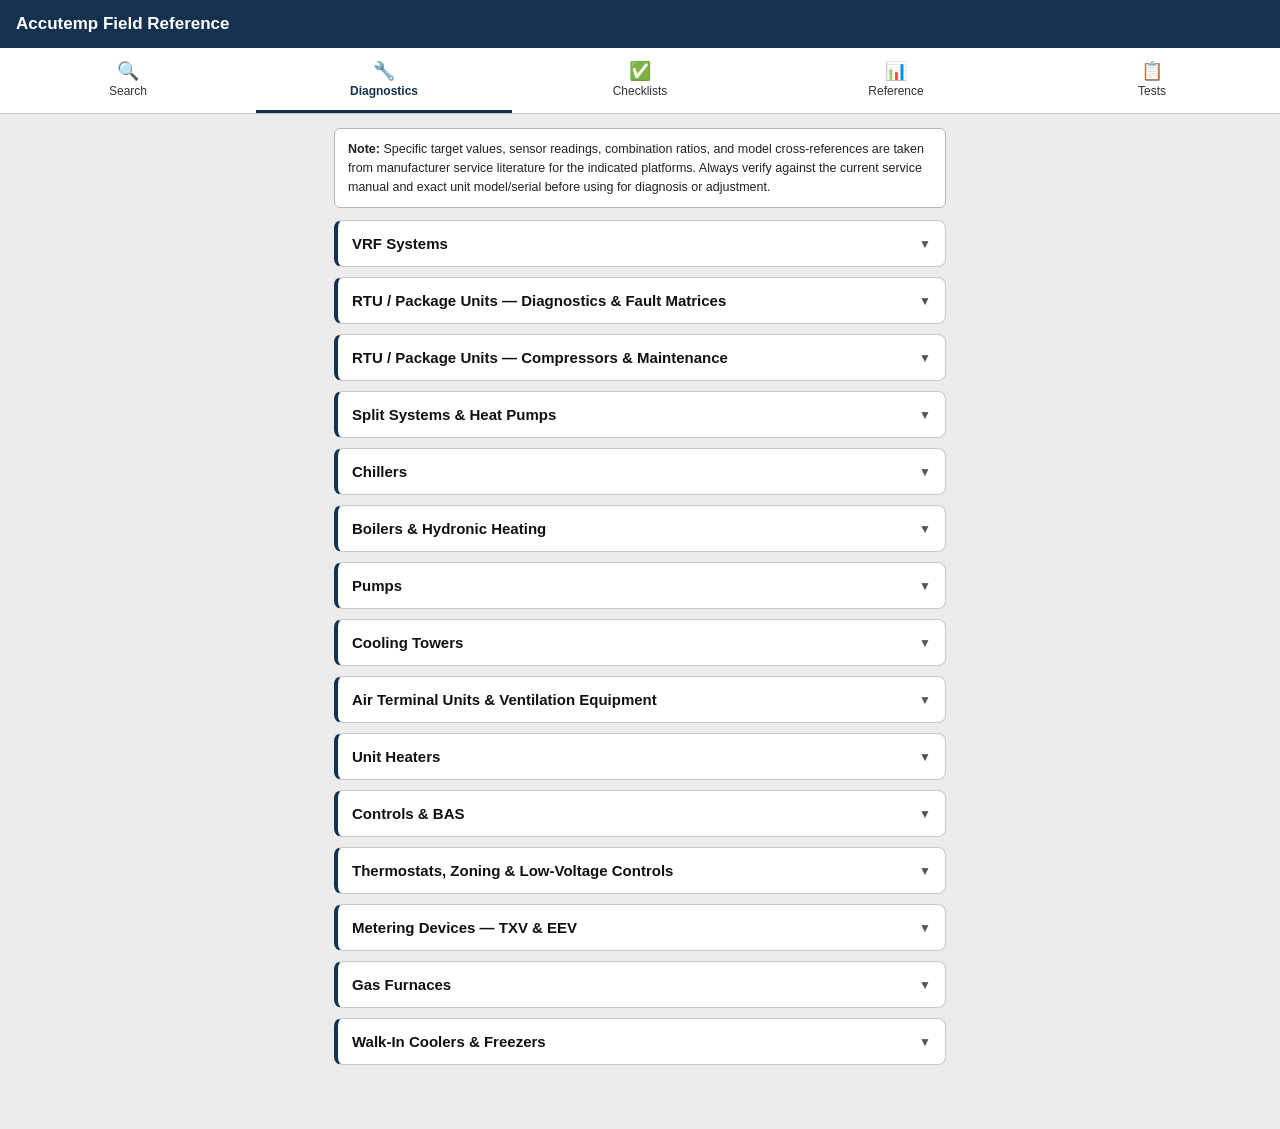
==== commit 75fa1d2a: "Add 3 field cards: Rheem RGECYB high-static CT blower, furnace transformer repeat failure, walk-in d" ====
--- a/index.html
+++ b/index.html
@@ -331,13 +331,17 @@
 #fund-146:checked ~ .b-fund-146{display:block}
 #furn-147:checked ~ .b-furn-147{display:block}
 #fund-148:checked ~ .b-fund-148{display:block}
+#rtu-149:checked ~ .b-rtu-149{display:block}
+#furn-150:checked ~ .b-furn-150{display:block}
+#eq-151:checked ~ .b-eq-151{display:block}
+#walk-152:checked ~ .b-walk-152{display:block}
 
   
   /* ===== Search tag system ===== */
-  body:has(#t0:checked):has(#stag-txv:checked, #stag-reversing-valve:checked, #stag-clo:checked, #stag-combustion:checked, #stag-vfd:checked, #stag-nema:checked, #stag-drier:checked, #stag-economizer:checked, #stag-defrost:checked, #stag-compressor:checked, #stag-chiller:checked, #stag-boiler-safety:checked, #stag-gas-valve:checked, #stag-expansion-tank:checked, #stag-hydronic:checked, #stag-pump:checked, #stag-cooling-tower:checked, #stag-vav-bas:checked, #stag-bearing-belt:checked, #stag-wiring:checked, #stag-sh-sc:checked, #stag-brazing:checked, #stag-vendor:checked, #stag-vrf:checked, #stag-fault-matrix:checked, #stag-low-voltage:checked, #stag-pm-checklist:checked) .pane { display:block !important; }
-  body:has(#t0:checked):has(#stag-txv:checked, #stag-reversing-valve:checked, #stag-clo:checked, #stag-combustion:checked, #stag-vfd:checked, #stag-nema:checked, #stag-drier:checked, #stag-economizer:checked, #stag-defrost:checked, #stag-compressor:checked, #stag-chiller:checked, #stag-boiler-safety:checked, #stag-gas-valve:checked, #stag-expansion-tank:checked, #stag-hydronic:checked, #stag-pump:checked, #stag-cooling-tower:checked, #stag-vav-bas:checked, #stag-bearing-belt:checked, #stag-wiring:checked, #stag-sh-sc:checked, #stag-brazing:checked, #stag-vendor:checked, #stag-vrf:checked, #stag-fault-matrix:checked, #stag-low-voltage:checked, #stag-pm-checklist:checked) .card:not(.sub):has(+ .accordion-body .card.sub) + .accordion-body { display:block !important; }
-  body:has(#t0:checked):has(#stag-txv:checked, #stag-reversing-valve:checked, #stag-clo:checked, #stag-combustion:checked, #stag-vfd:checked, #stag-nema:checked, #stag-drier:checked, #stag-economizer:checked, #stag-defrost:checked, #stag-compressor:checked, #stag-chiller:checked, #stag-boiler-safety:checked, #stag-gas-valve:checked, #stag-expansion-tank:checked, #stag-hydronic:checked, #stag-pump:checked, #stag-cooling-tower:checked, #stag-vav-bas:checked, #stag-bearing-belt:checked, #stag-wiring:checked, #stag-sh-sc:checked, #stag-brazing:checked, #stag-vendor:checked, #stag-vrf:checked, #stag-fault-matrix:checked, #stag-low-voltage:checked, #stag-pm-checklist:checked) .tabbar label[for="t0"] { color:#14324f; background:#ffffff; border-bottom:3px solid #14324f; font-weight:600; }
-  body:has(#t0:checked):has(#stag-txv:checked, #stag-reversing-valve:checked, #stag-clo:checked, #stag-combustion:checked, #stag-vfd:checked, #stag-nema:checked, #stag-drier:checked, #stag-economizer:checked, #stag-defrost:checked, #stag-compressor:checked, #stag-chiller:checked, #stag-boiler-safety:checked, #stag-gas-valve:checked, #stag-expansion-tank:checked, #stag-hydronic:checked, #stag-pump:checked, #stag-cooling-tower:checked, #stag-vav-bas:checked, #stag-bearing-belt:checked, #stag-wiring:checked, #stag-sh-sc:checked, #stag-brazing:checked, #stag-vendor:checked, #stag-vrf:checked, #stag-fault-matrix:checked, #stag-low-voltage:checked, #stag-pm-checklist:checked) .tabbar label:not([for="t0"]) { color:#333333; background:#ffffff; border-bottom:none; font-weight:400; }
+  body:has(#t0:checked):has(#stag-txv:checked, #stag-reversing-valve:checked, #stag-clo:checked, #stag-combustion:checked, #stag-vfd:checked, #stag-nema:checked, #stag-drier:checked, #stag-economizer:checked, #stag-defrost:checked, #stag-compressor:checked, #stag-chiller:checked, #stag-boiler-safety:checked, #stag-gas-valve:checked, #stag-expansion-tank:checked, #stag-hydronic:checked, #stag-pump:checked, #stag-cooling-tower:checked, #stag-vav-bas:checked, #stag-bearing-belt:checked, #stag-wiring:checked, #stag-sh-sc:checked, #stag-brazing:checked, #stag-vendor:checked, #stag-vrf:checked, #stag-fault-matrix:checked, #stag-low-voltage:checked, #stag-pm-checklist:checked, #stag-airflow:checked, #stag-walk-in:checked) .pane { display:block !important; }
+  body:has(#t0:checked):has(#stag-txv:checked, #stag-reversing-valve:checked, #stag-clo:checked, #stag-combustion:checked, #stag-vfd:checked, #stag-nema:checked, #stag-drier:checked, #stag-economizer:checked, #stag-defrost:checked, #stag-compressor:checked, #stag-chiller:checked, #stag-boiler-safety:checked, #stag-gas-valve:checked, #stag-expansion-tank:checked, #stag-hydronic:checked, #stag-pump:checked, #stag-cooling-tower:checked, #stag-vav-bas:checked, #stag-bearing-belt:checked, #stag-wiring:checked, #stag-sh-sc:checked, #stag-brazing:checked, #stag-vendor:checked, #stag-vrf:checked, #stag-fault-matrix:checked, #stag-low-voltage:checked, #stag-pm-checklist:checked, #stag-airflow:checked, #stag-walk-in:checked) .card:not(.sub):has(+ .accordion-body .card.sub) + .accordion-body { display:block !important; }
+  body:has(#t0:checked):has(#stag-txv:checked, #stag-reversing-valve:checked, #stag-clo:checked, #stag-combustion:checked, #stag-vfd:checked, #stag-nema:checked, #stag-drier:checked, #stag-economizer:checked, #stag-defrost:checked, #stag-compressor:checked, #stag-chiller:checked, #stag-boiler-safety:checked, #stag-gas-valve:checked, #stag-expansion-tank:checked, #stag-hydronic:checked, #stag-pump:checked, #stag-cooling-tower:checked, #stag-vav-bas:checked, #stag-bearing-belt:checked, #stag-wiring:checked, #stag-sh-sc:checked, #stag-brazing:checked, #stag-vendor:checked, #stag-vrf:checked, #stag-fault-matrix:checked, #stag-low-voltage:checked, #stag-pm-checklist:checked, #stag-airflow:checked, #stag-walk-in:checked) .tabbar label[for="t0"] { color:#14324f; background:#ffffff; border-bottom:3px solid #14324f; font-weight:600; }
+  body:has(#t0:checked):has(#stag-txv:checked, #stag-reversing-valve:checked, #stag-clo:checked, #stag-combustion:checked, #stag-vfd:checked, #stag-nema:checked, #stag-drier:checked, #stag-economizer:checked, #stag-defrost:checked, #stag-compressor:checked, #stag-chiller:checked, #stag-boiler-safety:checked, #stag-gas-valve:checked, #stag-expansion-tank:checked, #stag-hydronic:checked, #stag-pump:checked, #stag-cooling-tower:checked, #stag-vav-bas:checked, #stag-bearing-belt:checked, #stag-wiring:checked, #stag-sh-sc:checked, #stag-brazing:checked, #stag-vendor:checked, #stag-vrf:checked, #stag-fault-matrix:checked, #stag-low-voltage:checked, #stag-pm-checklist:checked, #stag-airflow:checked, #stag-walk-in:checked) .tabbar label:not([for="t0"]) { color:#333333; background:#ffffff; border-bottom:none; font-weight:400; }
   body:has(#t0:checked):has(#stag-txv:checked) .card.sub:not(.tg-txv), body:has(#t0:checked):has(#stag-txv:checked) .card.sub:not(.tg-txv) + .accordion-body, body:has(#t0:checked):has(#stag-txv:checked) .card:not(.sub):not(.tg-txv):not(:has(+ .accordion-body .tg-txv)), body:has(#t0:checked):has(#stag-txv:checked) .card:not(.sub):not(.tg-txv):not(:has(+ .accordion-body .tg-txv)) + .accordion-body { display:none !important; }
   body:has(#t0:checked):has(#stag-reversing-valve:checked) .card.sub:not(.tg-reversing-valve), body:has(#t0:checked):has(#stag-reversing-valve:checked) .card.sub:not(.tg-reversing-valve) + .accordion-body, body:has(#t0:checked):has(#stag-reversing-valve:checked) .card:not(.sub):not(.tg-reversing-valve):not(:has(+ .accordion-body .tg-reversing-valve)), body:has(#t0:checked):has(#stag-reversing-valve:checked) .card:not(.sub):not(.tg-reversing-valve):not(:has(+ .accordion-body .tg-reversing-valve)) + .accordion-body { display:none !important; }
   body:has(#t0:checked):has(#stag-clo:checked) .card.sub:not(.tg-clo), body:has(#t0:checked):has(#stag-clo:checked) .card.sub:not(.tg-clo) + .accordion-body, body:has(#t0:checked):has(#stag-clo:checked) .card:not(.sub):not(.tg-clo):not(:has(+ .accordion-body .tg-clo)), body:has(#t0:checked):has(#stag-clo:checked) .card:not(.sub):not(.tg-clo):not(:has(+ .accordion-body .tg-clo)) + .accordion-body { display:none !important; }
@@ -365,6 +369,8 @@
   body:has(#t0:checked):has(#stag-fault-matrix:checked) .card.sub:not(.tg-fault-matrix), body:has(#t0:checked):has(#stag-fault-matrix:checked) .card.sub:not(.tg-fault-matrix) + .accordion-body, body:has(#t0:checked):has(#stag-fault-matrix:checked) .card:not(.sub):not(.tg-fault-matrix):not(:has(+ .accordion-body .tg-fault-matrix)), body:has(#t0:checked):has(#stag-fault-matrix:checked) .card:not(.sub):not(.tg-fault-matrix):not(:has(+ .accordion-body .tg-fault-matrix)) + .accordion-body { display:none !important; }
   body:has(#t0:checked):has(#stag-low-voltage:checked) .card.sub:not(.tg-low-voltage), body:has(#t0:checked):has(#stag-low-voltage:checked) .card.sub:not(.tg-low-voltage) + .accordion-body, body:has(#t0:checked):has(#stag-low-voltage:checked) .card:not(.sub):not(.tg-low-voltage):not(:has(+ .accordion-body .tg-low-voltage)), body:has(#t0:checked):has(#stag-low-voltage:checked) .card:not(.sub):not(.tg-low-voltage):not(:has(+ .accordion-body .tg-low-voltage)) + .accordion-body { display:none !important; }
   body:has(#t0:checked):has(#stag-pm-checklist:checked) .card.sub:not(.tg-pm-checklist), body:has(#t0:checked):has(#stag-pm-checklist:checked) .card.sub:not(.tg-pm-checklist) + .accordion-body, body:has(#t0:checked):has(#stag-pm-checklist:checked) .card:not(.sub):not(.tg-pm-checklist):not(:has(+ .accordion-body .tg-pm-checklist)), body:has(#t0:checked):has(#stag-pm-checklist:checked) .card:not(.sub):not(.tg-pm-checklist):not(:has(+ .accordion-body .tg-pm-checklist)) + .accordion-body { display:none !important; }
+  body:has(#t0:checked):has(#stag-airflow:checked) .card.sub:not(.tg-airflow), body:has(#t0:checked):has(#stag-airflow:checked) .card.sub:not(.tg-airflow) + .accordion-body, body:has(#t0:checked):has(#stag-airflow:checked) .card:not(.sub):not(.tg-airflow):not(:has(+ .accordion-body .tg-airflow)), body:has(#t0:checked):has(#stag-airflow:checked) .card:not(.sub):not(.tg-airflow):not(:has(+ .accordion-body .tg-airflow)) + .accordion-body { display:none !important; }
+  body:has(#t0:checked):has(#stag-walk-in:checked) .card.sub:not(.tg-walk-in), body:has(#t0:checked):has(#stag-walk-in:checked) .card.sub:not(.tg-walk-in) + .accordion-body, body:has(#t0:checked):has(#stag-walk-in:checked) .card:not(.sub):not(.tg-walk-in):not(:has(+ .accordion-body .tg-walk-in)), body:has(#t0:checked):has(#stag-walk-in:checked) .card:not(.sub):not(.tg-walk-in):not(:has(+ .accordion-body .tg-walk-in)) + .accordion-body { display:none !important; }
 </style>
 </head>
 <body>
@@ -386,9 +392,9 @@
 </div>
 
 <div class="content">
-  <div class="pane p0"><div class="searchintro">Tap a keyword below to filter every tab down to matching cards. Tap &quot;Clear / Show All&quot; to go back to normal browsing.</div><div class="chipwrap"><input type="radio" name="searchtag" id="stag-clear" checked><label for="stag-clear" class="chip clearchip">Clear / Show All</label><input type="radio" name="searchtag" id="stag-txv"><label for="stag-txv" class="chip">TXV</label><input type="radio" name="searchtag" id="stag-reversing-valve"><label for="stag-reversing-valve" class="chip">Reversing Valve / 21S4</label><input type="radio" name="searchtag" id="stag-clo"><label for="stag-clo" class="chip">CLO Board</label><input type="radio" name="searchtag" id="stag-combustion"><label for="stag-combustion" class="chip">Combustion</label><input type="radio" name="searchtag" id="stag-vfd"><label for="stag-vfd" class="chip">VFD / Drive</label><input type="radio" name="searchtag" id="stag-nema"><label for="stag-nema" class="chip">NEMA / Motor Frame</label><input type="radio" name="searchtag" id="stag-drier"><label for="stag-drier" class="chip">Filter Drier</label><input type="radio" name="searchtag" id="stag-economizer"><label for="stag-economizer" class="chip">Economizer</label><input type="radio" name="searchtag" id="stag-defrost"><label for="stag-defrost" class="chip">Defrost</label><input type="radio" name="searchtag" id="stag-compressor"><label for="stag-compressor" class="chip">Compressor</label><input type="radio" name="searchtag" id="stag-chiller"><label for="stag-chiller" class="chip">Chiller</label><input type="radio" name="searchtag" id="stag-boiler-safety"><label for="stag-boiler-safety" class="chip">Boiler Safety</label><input type="radio" name="searchtag" id="stag-gas-valve"><label for="stag-gas-valve" class="chip">Gas Valve</label><input type="radio" name="searchtag" id="stag-expansion-tank"><label for="stag-expansion-tank" class="chip">Expansion Tank</label><input type="radio" name="searchtag" id="stag-hydronic"><label for="stag-hydronic" class="chip">Hydronic / Piping</label><input type="radio" name="searchtag" id="stag-pump"><label for="stag-pump" class="chip">Pump</label><input type="radio" name="searchtag" id="stag-cooling-tower"><label for="stag-cooling-tower" class="chip">Cooling Tower</label><input type="radio" name="searchtag" id="stag-vav-bas"><label for="stag-vav-bas" class="chip">VAV / BAS</label><input type="radio" name="searchtag" id="stag-bearing-belt"><label for="stag-bearing-belt" class="chip">Bearing / Belt</label><input type="radio" name="searchtag" id="stag-wiring"><label for="stag-wiring" class="chip">Wiring / Schematics</label><input type="radio" name="searchtag" id="stag-sh-sc"><label for="stag-sh-sc" class="chip">SH / SC Targets</label><input type="radio" name="searchtag" id="stag-brazing"><label for="stag-brazing" class="chip">Brazing</label><input type="radio" name="searchtag" id="stag-vendor"><label for="stag-vendor" class="chip">Vendor / Parts</label><input type="radio" name="searchtag" id="stag-vrf"><label for="stag-vrf" class="chip">VRF / Mitsubishi</label><input type="radio" name="searchtag" id="stag-fault-matrix"><label for="stag-fault-matrix" class="chip">Field Signs / Fault Matrix</label><input type="radio" name="searchtag" id="stag-low-voltage"><label for="stag-low-voltage" class="chip">Low Voltage / Relays</label><input type="radio" name="searchtag" id="stag-pm-checklist"><label for="stag-pm-checklist" class="chip">PM Checklist / Kit P/N</label></div><div class="searchwarn"><b>Note:</b> This filter uses a modern CSS feature. On the vast majority of phones it will work fine &mdash; if a chip does nothing when tapped, the rest of the site still works normally, just browse by tab/category instead.</div></div><div class="pane p1"><div class="disclaimer"><b>Note:</b> Specific target values, sensor readings, combination ratios, and model cross-references are taken from manufacturer service literature for the indicated platforms. Always verify against the current service manual and exact unit model/serial before using for diagnosis or adjustment.</div><input type="checkbox" id="eq-43" class="tgl"><label for="eq-43" class="card"><div class="card-header"><span>VRF Systems</span><span class="arrow">&#9660;</span></div></label><div class="accordion-body b-eq-43"><input type="checkbox" id="vrf-1" class="tgl"><label for="vrf-1" class="card sub tg-vrf"><div class="card-header"><span>Combination ratio check</span><span class="arrow">&#9660;</span></div></label><div class="accordion-body b-vrf-1"><p class="ptext">The referenced Mitsubishi SM-series documentation lists a 50% minimum combination ratio (sum of connected indoor unit capacity vs outdoor unit rated capacity) for that platform. Falling below the documented minimum for a given outdoor unit causes compressor modulation failures that look like a charge problem but aren't.</p><div class="ftable"><div class="frow"><div class="flabel">Formula</div><div class="fval">Combination ratio = total connected IDU capacity &divide; ODU rated capacity &times; 100</div></div><div class="frow"><div class="flabel">Minimum ratio (per referenced SM-series documentation)</div><div class="fval">50% &mdash; confirm this figure against the current spec sheet for the exact outdoor unit before relying on it</div></div><div class="frow"><div class="flabel">Symptom if violated</div><div class="fval">Compressor won't modulate down properly, short cycling, capacity control faults</div></div></div><div class="tip"><b>Field tip:</b> Don't chase charge or SH/SC on an undersized combination ratio system &mdash; fix the ratio (add IDUs or downsize the ODU) first, then re-evaluate.</div><div class="unitnote">Unit-specific &mdash; confirm with current manufacturer service manual for the exact model.</div></div><input type="checkbox" id="vrf-2" class="tgl"><label for="vrf-2" class="card sub tg-vrf"><div class="card-header"><span>Refrigerant charge verification</span><span class="arrow">&#9660;</span></div></label><div class="accordion-body b-vrf-2"><p class="ptext">Use manufacturer charging chart for the specific model &mdash; VRF systems don't use a universal SH/SC target the way single-circuit systems do, since branch circuit controllers add their own SC/SH stages.</p><div class="tip"><b>Field tip:</b> Always confirm combination ratio and indoor unit count match the design before adjusting charge.</div></div><input type="checkbox" id="vrf-3" class="tgl"><label for="vrf-3" class="card sub tg-vrf"><div class="card-header"><span>Indoor unit types & troubleshooting</span><span class="arrow">&#9660;</span></div></label><div class="accordion-body b-vrf-3"><p class="ptext">Indoor unit symptoms are diagnosed as part of the whole VRF circuit, not in isolation &mdash; check the branch circuit controller and outdoor unit before condemning an indoor unit.</p><div class="ftable"><div class="frow"><div class="flabel">4-way cassette</div><div class="fval">Most common commercial IDU. Check drain pump operation on low-static units.</div></div><div class="frow"><div class="flabel">Slim duct / mid-static duct</div><div class="fval">Verify external static matches unit rating; airflow issues mimic charge issues.</div></div><div class="frow"><div class="flabel">High wall</div><div class="fval">Simplest IDU, fewest failure points. Check EEV coil resistance if not modulating.</div></div><div class="frow"><div class="flabel">Convertible AHU (V-AHU)</div><div class="fval">Requires EEV kit sized to tonnage &mdash; confirm correct EEV kit before troubleshooting undercharge symptoms.</div></div></div></div><input type="checkbox" id="vrf-4" class="tgl"><label for="vrf-4" class="card sub tg-vrf"><div class="card-header"><span>Mitsubishi City Multi target values (R2 vs Y-Series)</span><span class="arrow">&#9660;</span></div></label><div class="accordion-body b-vrf-4"><p class="ptext">R2-Series (heat recovery, branch circuit controller) and Y-Series (heat pump only) have different target values and terminology.</p><div class="ftable"><div class="frow"><div class="flabel">R2 Cooling &mdash; ODU</div><div class="fval">Te = 32&deg;F, TC = &gt;100&deg;F, TH4 = 160&ndash;200&deg;F</div></div><div class="frow"><div class="flabel">R2 Heating &mdash; ODU</div><div class="fval">Te = &lt; Ambient, TC = 120&deg;F, TH4 = 160&ndash;200&deg;F</div></div><div class="frow"><div class="flabel">R2 Cooling &mdash; BC controller</div><div class="fval">DPHM = 0&ndash;10 psi, SC1 = 9&ndash;27&deg;F, SC6 = 18&ndash;54&deg;F, SH = 4&deg;F</div></div><div class="frow"><div class="flabel">R2 Heating &mdash; BC controller</div><div class="fval">DPHM = 44&ndash;73 psi, L1 = 110 pulses, L2 = 60 pulses, L3 = modulating</div></div><div class="frow"><div class="flabel">R2 Cooling &mdash; IDU</div><div class="fval">SH = 0&ndash;15&deg;F</div></div><div class="frow"><div class="flabel">R2 Heating &mdash; IDU</div><div class="fval">SC = 9&ndash;27&deg;F, TH3 = 130&ndash;155&deg;F</div></div><div class="frow"><div class="flabel">Y-Series Cooling</div><div class="fval">SCo = 12&ndash;18&deg;F, SCc = 36&ndash;52&deg;F, SHb = 5&ndash;15&deg;F, IDU SH = 0&ndash;15&deg;F</div></div><div class="frow"><div class="flabel">Sensor key</div><div class="fval">TH1 = return air, TH2 = liquid pipe after LEV, TH3 = gas pipe, TC = condensing temp, TE = evaporating temp</div></div></div><div class="unitnote">Unit-specific &mdash; confirm with current manufacturer service manual for the exact model.</div></div><input type="checkbox" id="vrf-5" class="tgl"><label for="vrf-5" class="card sub"><div class="card-header"><span>Trane to Samsung model cross-reference</span><span class="arrow">&#9660;</span></div></label><div class="accordion-body b-vrf-5"><p class="ptext">Trane VRF outdoor and indoor units are built by Samsung. Use this when pulling parts or cross-referencing specs under the Samsung name.</p><div class="ftable"><div class="frow"><div class="flabel">4TVH0072C300NA (6T VRF HP, 208-230V/3ph)</div><div class="fval">AM072FXVAFH2AA</div></div><div class="frow"><div class="flabel">4TVH0120C300NA (10T VRF HP, 208-230V/3ph)</div><div class="fval">AM120FXVAFH2AA</div></div><div class="frow"><div class="flabel">4TVR0096C300NA (8T VRF HR/Recovery)</div><div class="fval">AM096FXVAFR2AA</div></div><div class="frow"><div class="flabel">4TVC0024B100ND (24 MBh 4-way cassette IDU)</div><div class="fval">AM024FN4DCH/AA</div></div><div class="frow"><div class="flabel">4TVW0018D100NA (18 MBh high wall IDU)</div><div class="fval">AM018MNVDCH/AA</div></div><div class="frow"><div class="flabel">4TVM0018C100NB (18 MBh convertible AHU)</div><div class="fval">AM018JNZDCH/AA</div></div></div><div class="tip"><b>Field tip:</b> Sample only &mdash; pull current full cross-reference from Trane/Samsung documentation.</div></div><input type="checkbox" id="vrf-6" class="tgl"><label for="vrf-6" class="card sub tg-reversing-valve tg-vrf"><div class="card-header"><span>Reversing valve diagnosis (21S4)</span><span class="arrow">&#9660;</span></div></label><div class="accordion-body b-vrf-6"><p class="ptext">Confirm the working position of a 21S4-series reversing valve using a strong magnet and a ruler rather than guessing from line temps alone &mdash; the metal plates holding the internal seals will attract a magnet, letting you find the actual slide position.</p><div class="ftable"><div class="frow"><div class="flabel">Valve size (K-gen 21S4)</div><div class="fval">Approx 8&frac34;" across</div></div><div class="frow"><div class="flabel">Cooling position &mdash; plate measurements</div><div class="fval">8&#8531;" / 5&#8260;8" / 2" from reference points (see source photos)</div></div><div class="frow"><div class="flabel">Heating position &mdash; plate measurements</div><div class="fval">6&frac34;" / 5&#8260;8" / 2" from reference points (shifted from cooling)</div></div><div class="frow"><div class="flabel">Orientation convention</div><div class="fval">Unless noted, photos are oriented with compressor discharge on top and pilot assembly on the back side</div></div></div><div class="tip"><b>Field tip:</b> A unit stuck in cooling with the valve physically stuck in heat position is a classic mechanical failure that reads confusingly on gauges &mdash; the magnet-and-ruler check confirms actual slide position independent of pressures.</div><div class="unitnote">Unit-specific &mdash; confirm with current manufacturer service manual for the exact model.</div><div class="reflink">Full reference (photos, plate measurements, cutaway diagrams): <a href="refs/21s4-reversing-valve-diagnosis.pdf" target="_blank">21S4 reversing valve diagnosis PDF</a></div></div><input type="checkbox" id="vrf-65" class="tgl"><label for="vrf-65" class="card sub tg-compressor tg-vrf"><div class="card-header"><span>City Multi compressor replacement procedure</span><span class="arrow">&#9660;</span></div></label><div class="accordion-body b-vrf-65"><p class="ptext">Mitsubishi factory procedure for outdoor unit compressor/accumulator replacement. Licensed HVAC professionals only &mdash; refer to full manufacturer instructions before attempting.</p><div class="ftable"><div class="frow"><div class="flabel">1. Recover charge</div><div class="fval">Both high and low side service ports. Current models may lack L-shaped adapters &mdash; use valve fittings instead. Heat may be needed at accumulator/compressor to fully recover charge; never use open flame.</div></div><div class="frow"><div class="flabel">2&ndash;5. Access</div><div class="fval">Remove exterior panels, compressor compartment access cover, and top cover (may require removing blanking cover, transformer box, and lowering the electrical panel depending on model)</div></div><div class="frow"><div class="flabel">6&ndash;7. De-braze &amp; unmount</div><div class="fval">De-braze suction and discharge line joints closest to the compressor (or accumulator joints if replacing that). Remove compressor mounting bolt nuts and anti-vibration bracket &mdash; one nut is normally missing by design. Remove crankcase heater/thermistor if equipped.</div></div><div class="frow"><div class="flabel">8&ndash;10. Oil check</div><div class="fval">Pour oil from suction pipe into a graduated container. Less than 1 liter (32 oz) or any foreign matter &rarr; consult Mitsubishi rep. Acid-test the oil to determine correct filter core if installing a PAC-SPRFCS filter kit.</div></div><div class="frow"><div class="flabel">11&ndash;14. Install &amp; braze</div><div class="fval">Install new compressor/accumulator, filter kit if used, braze all joints while purging with nitrogen at 0.5&ndash;2 PSI, reinstall mounting hardware and crankcase heater</div></div><div class="frow"><div class="flabel">15&ndash;20. Pressure test &amp; evacuate</div><div class="fval">Pressurize to 600 PSI with nitrogen and leak check. Evacuate to 4000 microns, break with nitrogen, re-evacuate to 1500 then 500 microns. Hold 500 microns for 30 min pump time, then 1 hour standing.</div></div><div class="frow"><div class="flabel">21. Recharge</div><div class="fval">Weigh in charge as liquid to the high side only, never the low side. New accumulator requires oil added to the suction line before the accumulator via a two-port oil charge tank.</div></div><div class="frow"><div class="flabel">22&ndash;23. Reset compressor hours</div><div class="fval">Read/reset via dip switches on the control board &mdash; switch sequence differs between J-generation and K/L-generation units. Confirm hours read back to zero after reset.</div></div></div><div class="tip"><b>Field tip:</b> Note the missing mounting nut on step 7 is normal, not a prior tech's mistake &mdash; don't waste time hunting for a 4th nut that was never there.</div><div class="unitnote">Unit-specific &mdash; confirm with current manufacturer service manual for the exact model.</div><div class="reflink">Full reference (all 18 figures/photos, dip switch tables): <a href="refs/city-multi-compressor-replacement.pdf" target="_blank">City Multi compressor replacement PDF</a></div></div><input type="checkbox" id="vrf-118" class="tgl"><label for="vrf-118" class="card sub tg-txv"><div class="card-header"><span>Electronic expansion valve (EEV) troubleshooting</span><span class="arrow">&#9660;</span></div></label><div class="accordion-body b-vrf-118"><p class="ptext">EEVs show up in heat pumps, VRF, inverter mini-splits, and chillers &mdash; also called LEV (Mitsubishi), EXV (Carel), or EOSM (Sporlan) depending on manufacturer. Covers the common 480-pulse style valve found in most North American equipment.</p><div class="ftable"><div class="frow"><div class="flabel">How it's controlled</div><div class="fval">Temperature and pressure sensors let the controller calculate superheat and modulate the valve to hold target SH. Certain modes override normal control &mdash; Oil Return and Freeze Protection are common examples</div></div><div class="frow"><div class="flabel">Basic parts</div><div class="fval">Power head (electromagnetic coil + permanent magnet), threaded shaft, needle. The power head has 4 coil windings that sequentially magnetize to rotate the permanent magnet, driving the needle through 48&ndash;60 discrete "steps." Typically clockwise = closed, counterclockwise = open, but confirm against the service manual before manually operating a valve</div></div><div class="frow"><div class="flabel">Startup click test</div><div class="fval">On startup, an audible click is normal as the valve fully cycles closed and open to re-find its position. A valve that doesn't complete this cycle may have a failed coil or stuck pin &mdash; but diagnosing purely by sound is subjective, so confirm with electrical/mechanical testing</div></div><div class="frow"><div class="flabel">If a coil fails</div><div class="fval">The permanent magnet stops rotating entirely &mdash; like pulling a domino out of a line, it stops the whole valve's movement. There's no way to know how open or closed the valve was left once a coil fails</div></div><div class="frow"><div class="flabel">Power head continuity test</div><div class="fval">Power off, unplug the power head from the controller, identify the common wire, then check resistance from each remaining wire to common. Rule of thumb ~40&ndash;50&Omega; &plusmn;10% per winding, though the real range can run 26&ndash;750&Omega; depending on the exact EEV &mdash; always confirm the manufacturer's spec. Reading low or OL (open) on any winding means replace the EEV</div></div><div class="frow"><div class="flabel">Mechanical (valve body) test</div><div class="fval">Use a manual (magnet-driven) or powered EEV tool to drive the needle fully open and closed and confirm free range of motion. Position the tool between the middle and top of the valve body so it aligns with the internal magnet &mdash; placing it at the bottom misses the magnet entirely. Confirm full travel via temperature drop across the valve, since temp correlates to pressure/position</div></div><div class="frow"><div class="flabel">Powered tool caution</div><div class="fval">Avoid unplugging or inserting an EEV connector into a control board while it's still powered &mdash; risk of board damage</div></div></div><div class="tip"><b>Field tip:</b> Don't try to diagnose an EEV by clicking sound alone &mdash; a coil continuity test plus a mechanical range-of-motion test gives a real answer instead of a guess.</div><div class="reflink">Full reference: <a href="https://www.hvacrschool.com/electronic-expansion-valve-troubleshooting/" target="_blank">Electronic Expansion Valve Troubleshooting &mdash; HVAC School</a></div></div><input type="checkbox" id="vrf-139" class="tgl"><label for="vrf-139" class="card sub"><div class="card-header"><span>Troubleshooting inverter boards</span><span class="arrow">&#9660;</span></div></label><div class="accordion-body b-vrf-139"><p class="ptext">An inverter board does two jobs: converts incoming AC to DC, then simulates AC again at a variable frequency to control 3-phase motor speed. Understanding the 4 main components tells you where to test. Always confirm exact readings against the specific equipment's service manual &mdash; the numbers here are examples, not universal specs.</p><div class="ftable"><div class="frow"><div class="flabel">1. Diode bridge rectifier</div><div class="fval">A series of diodes (electrical check valves) arranged to turn incoming AC into DC regardless of the incoming current's direction. Testing confirms none of the diodes are stuck conducting the wrong way</div></div><div class="frow"><div class="flabel">2. DC smoothing reactor (choke)</div><div class="fval">The large, heavy, transformer-like component that smooths ripple out of the DC and protects the rectifier from surge current. Test with power off: remove the leads and ohm it out (auto-range ohms, not continuity) &mdash; expect roughly 0.6&Omega; between input and output. A failing reactor climbs toward 500&Omega;&ndash;1k&Omega; and should be replaced in that range</div></div><div class="frow"><div class="flabel">3. Capacitors</div><div class="fval">Store the DC leaving the reactor to keep a steady supply available. With the unit powered and an active demand, check DC voltage between C+ and C&minus; (auto-range DC) &mdash; expect anywhere from 220&ndash;680VDC depending on manufacturer, so check the service manual for the exact target. Under/over voltage here points back to incoming power quality: verify for under/over voltage and phase imbalance (most manufacturers want &plusmn;10% voltage differential and 2% phase imbalance max between phases while running)</div></div><div class="frow"><div class="flabel">4. IGBTs (insulated-gate bipolar transistors)</div><div class="fval">A set of 6 fast-switching relay-like transistors that create the simulated AC output; motor frequency is set by how fast they switch. Stuck IGBTs cause a distorted output waveform, high amperage, and irregular operation</div></div><div class="frow"><div class="flabel">Testing IGBTs &mdash; diode check method</div><div class="fval">Power off, remove the compressor terminals from the board. Using a multimeter's diode check function and the manufacturer's terminal diagram, check forward and reverse bias at each terminal combination against the expected OL / 0.4&ndash;0.5 pattern (typically a 12-step check) to confirm none are stuck in the wrong orientation</div></div><div class="frow"><div class="flabel">Testing IGBTs &mdash; manufacturer transistor check mode</div><div class="fval">Some manufacturers (e.g. Daikin) offer a "transistor check mode" that drives the motor at minimum simulated voltage. Power down and remove compressor leads first, and confirm capacitors have discharged below 34VDC (they're fully charged at power-off) before touching anything &mdash; then re-power, enter check mode, and confirm balanced output voltage across all three compressor wires</div></div><div class="frow"><div class="flabel">Universal red flag</div><div class="fval">No part of a healthy inverter board circuit should measure to ground on any connecting terminal. Some boards have a dedicated grounding terminal specifically for checking internal components against ground to find earth leakage</div></div></div><div class="tip"><b>Field tip:</b> An L1 (overcurrent) code can still show up with a balanced IGBT output &mdash; a poor connection or a failing IGBT can cause overcurrent through the relay even when the output looks balanced, since IGBTs are just high-amp switching relays and aren't impervious to failure.</div><div class="reflink">Full reference: <a href="https://www.hvacrschool.com/troubleshooting-inverter-boards/" target="_blank">Troubleshooting Inverter Boards &mdash; HVAC School</a></div></div></div><input type="checkbox" id="eq-44" class="tgl"><label for="eq-44" class="card"><div class="card-header"><span>RTU / Package Units &mdash; Diagnostics & Fault Matrices</span><span class="arrow">&#9660;</span></div></label><div class="accordion-body b-eq-44"><input type="checkbox" id="rtu-7" class="tgl"><label for="rtu-7" class="card sub tg-fault-matrix"><div class="card-header"><span>Field signs (before you hook up manifolds)</span><span class="arrow">&#9660;</span></div></label><div class="accordion-body b-rtu-7"><p class="ptext">Confirm airflow and voltage independently before any of this points at charge.</p><div class="ftable"><div class="frow"><div class="flabel">Amps at/above RLA</div><div class="fval">Hot discharge + liquid line at cond outlet &rarr; high head. Check condenser fan amps/airflow before blaming charge.</div></div><div class="frow"><div class="flabel">Amps below RLA</div><div class="fval">Warm-to-cool suction, reduced discharge temp &rarr; undercharge or worn valves. Sharp cold spot on liquid line = restriction instead.</div></div><div class="frow"><div class="flabel">Low &Delta;T (below ~18&deg;F)</div><div class="fval">Confirm blower amps vs rated tap first. Excess airflow (wrong tap) is an air problem &mdash; fix airflow before touching charge.</div></div><div class="frow"><div class="flabel">High &Delta;T (above ~24&deg;F)</div><div class="fval">Check blower amps vs tap &mdash; low airflow (dirty filter/coil, closed damper) starves evap and mimics undercharge.</div></div><div class="frow"><div class="flabel">Frost migrating past coil onto suction line</div><div class="fval">Overfeeding &mdash; bad TXV, or straight overcharge on a piston system.</div></div></div></div><input type="checkbox" id="rtu-8" class="tgl"><label for="rtu-8" class="card sub tg-txv tg-fault-matrix"><div class="card-header"><span>TXV metering &mdash; fault matrix</span><span class="arrow">&#9660;</span></div></label><div class="accordion-body b-rtu-8"><p class="ptext">SH is the controlled variable on a TXV &mdash; it holds unless charge is way off. SC is the primary charge indicator.</p><div class="ftable"><div class="frow"><div class="flabel">Overcharge</div><div class="fval">Amps at/above RLA, liquid line and discharge line hot to the touch, frost pattern normal. Gauges will confirm: head high, SC high, SH normal-to-low.</div></div><div class="frow"><div class="flabel">Undercharge</div><div class="fval">Amps below RLA, suction line warm, liquid line uniformly warm. Gauges will confirm: both pressures low, SH high, SC low.</div></div><div class="frow"><div class="flabel">Liquid line restriction</div><div class="fval">Amps starved, sharp cold spot at the drier or a fitting. Gauges will confirm: sharp pressure/temp drop across the restriction, SH high. See Flash gas under HVAC Fundamentals for why this restriction causes the symptoms it does.</div></div><div class="frow"><div class="flabel">Evap overfeeding / failing TXV</div><div class="fval">Frost migrating onto the suction line, low &Delta;T. Gauges will confirm: SH low/near zero, suction pressure high for the load.</div></div><div class="reflink">Companion visual fault-matrix chart (TXV vs fixed metering, by symptom): <a href="https://www.hvacrschool.com/wp-content/uploads/2020/05/Cheat_Sheet_chart.pdf" target="_blank">HVAC School Diagnostic Quick Sheet</a></div></div></div><input type="checkbox" id="rtu-9" class="tgl"><label for="rtu-9" class="card sub tg-fault-matrix"><div class="card-header"><span>Fixed orifice / piston &mdash; fault matrix</span><span class="arrow">&#9660;</span></div></label><div class="accordion-body b-rtu-9"><p class="ptext">No modulation here &mdash; SH is the primary charge indicator, SC follows charge directly.</p><div class="ftable"><div class="frow"><div class="flabel">Overcharge</div><div class="fval">Amps at/above RLA, liquid line and discharge line hot to the touch. Gauges will confirm: head high, SH low, SC high.</div></div><div class="frow"><div class="flabel">Undercharge</div><div class="fval">Amps below RLA, liquid line warm, no cold spot anywhere. Gauges will confirm: both pressures low, SH high, SC low.</div></div><div class="frow"><div class="flabel">Restriction</div><div class="fval">Amps below RLA, localized frost at the drier, sight glass flashing. Gauges will confirm: SH high, SC low, sharp temp drop across the restriction.</div></div><div class="reflink">Companion visual fault-matrix chart (TXV vs fixed metering, by symptom): <a href="https://www.hvacrschool.com/wp-content/uploads/2020/05/Cheat_Sheet_chart.pdf" target="_blank">HVAC School Diagnostic Quick Sheet</a></div></div></div><input type="checkbox" id="rtu-11" class="tgl"><label for="rtu-11" class="card sub tg-fault-matrix"><div class="card-header"><span>Compound faults &mdash; when numbers don't fit</span><span class="arrow">&#9660;</span></div></label><div class="accordion-body b-rtu-11"><p class="ptext">Don't chase a component until the SH/SC pattern matches one bucket cleanly. If it doesn't fit any bucket, suspect a compound fault &mdash; undercharge stacked with a restriction, or non-condensables masking an actual overcharge.</p><div class="ftable"><div class="frow"><div class="flabel">Protocol</div><div class="fval">Resolve the most obvious candidate first, document readings, then re-check the remaining axis. Don't correct two variables at once.</div></div><div class="frow"><div class="flabel">Document</div><div class="fval">Get customer acknowledgment on any deferred safety item before leaving site if full remediation isn't happening same visit.</div></div><div class="frow"><div class="flabel">Target numbers (ballpark only)</div><div class="fval">Evap &Delta;T 18&ndash;22&deg;F &middot; TXV superheat (evaporator, coil outlet) 8&ndash;12&deg;F &middot; Air-cooled SC 10&ndash;15&deg;F &middot; Compressor amps &plusmn;10% RLA</div></div></div></div><input type="checkbox" id="rtu-13" class="tgl"><label for="rtu-13" class="card sub tg-economizer"><div class="card-header"><span>Economizer operation & troubleshooting</span><span class="arrow">&#9660;</span></div></label><div class="accordion-body b-rtu-13"><div class="ftable"><div class="frow"><div class="flabel">Purpose</div><div class="fval">Brings in cool outdoor air to reduce/eliminate compressor run time (free cooling), most active 45&ndash;65&deg;F outdoor</div></div><div class="frow"><div class="flabel">Control types</div><div class="fval">Dry-bulb (compares OA temp to setpoint) or enthalpy (compares total heat &mdash; more accurate, prevents humid OA use)</div></div><div class="frow"><div class="flabel">Mixed air target</div><div class="fval">Typically 55&deg;F</div></div><div class="frow"><div class="flabel">Actuator signal</div><div class="fval">2&ndash;10VDC or 4&ndash;20mA modulating</div></div><div class="frow"><div class="flabel">Common failures</div><div class="fval">Stuck/seized dampers, broken actuator linkage, failed OA or mixed-air sensor, miswired control board</div></div></div><div class="tip"><b>Field tip:</b> If the economizer doesn't open in cool weather, check actuator voltage and sensor resistance first &mdash; 90% of failures are sensor or linkage-related, not the board.</div></div><input type="checkbox" id="rtu-121" class="tgl"><label for="rtu-121" class="card sub tg-economizer"><div class="card-header"><span>Economizer sensors, enthalpy control &amp; minimum position</span><span class="arrow">&#9660;</span></div></label><div class="accordion-body b-rtu-121"><p class="ptext">Companion to the general economizer troubleshooting card above &mdash; this one goes deeper on the sensors and math behind commissioning one properly. ASHRAE 62.1 governs the fresh-air requirement itself; a common rule-of-thumb design assumption is roughly one person per 200 sq ft.</p><div class="ftable"><div class="frow"><div class="flabel">Why economizers matter beyond "free cooling"</div><div class="fval">They provide two layers of filtration (the outdoor air filter plus the RTU's own filter) and help meet ventilation requirements, not just save energy &mdash; "free cooling" is a bit of a misnomer since fan motors and controls still draw power</div></div><div class="frow"><div class="flabel">Temperature vs enthalpy sensors</div><div class="fval">Temperature (dry-bulb) sensors only account for sensible heat. Enthalpy (wet-bulb) sensors account for total heat, sensible plus latent. An enthalpy sensor may run the economizer even when dry-bulb temp alone looks unfavorable, if humidity conditions are favorable enough</div></div><div class="frow"><div class="flabel">Sensor availability</div><div class="fval">Many economizers ship with temperature sensors only; enthalpy sensors are sometimes a field-installed upgrade. Some controls (e.g. Honeywell Jade) read both temperature and enthalpy simultaneously</div></div><div class="frow"><div class="flabel">Full sensor set feeding the controller</div><div class="fval">Outdoor air enthalpy, return air enthalpy, discharge temp, and mixed air temp</div></div><div class="frow"><div class="flabel">Honeywell A/B/C/D settings</div><div class="fval">Plot on a psychrometric chart &mdash; conditions to the left of the selected curve let the economizer handle cooling, conditions to the right hand cooling to the mechanical system. Hot, dry climates commonly use A or B; humid climates commonly use D (when they use economizers at all)</div></div><div class="frow"><div class="flabel">Damper minimum position &mdash; purpose</div><div class="fval">Keeps a constant minimum amount of fresh air flowing without fully closing the damper, even outside of free-cooling mode</div></div><div class="frow"><div class="flabel">Damper minimum position &mdash; formula</div><div class="fval">% outdoor air = (Return air temp &minus; Mixed air temp) &divide; (Return air temp &minus; Outdoor air temp) &times; 100</div></div><div class="frow"><div class="flabel">Worked example</div><div class="fval">Outdoor air 40&deg;F, return air 74&deg;F, mixed air 70&deg;F &rarr; (74&minus;70) &divide; (74&minus;40) = 4/34 &asymp; 12% outdoor air &mdash; set the damper minimum position to roughly 12%</div></div><div class="frow"><div class="flabel">Setting it &mdash; analog controls</div><div class="fval">A labeled "Min Pos" potentiometer, adjusted with a screwdriver. Test at fully open (100%) and fully closed (0%) to confirm the damper mechanics work independently of the setpoint itself</div></div><div class="frow"><div class="flabel">Setting it &mdash; electronic controls</div><div class="fval">Set the percentage digitally (e.g. Honeywell Jade), often with a built-in "Damper Open"/"Damper Closed" checkout test in the controller menu. Carrier SystemVu can set minimum position per fan speed</div></div></div><div class="tip"><b>Field tip:</b> Proper commissioning of an economizer is a sensor-and-math exercise as much as a mechanical one &mdash; confirm the minimum position calculation against actual sensor readings rather than trusting a factory default.</div><div class="reflink">Full reference: <a href="https://www.hvacrschool.com/fresh-air-in-commercial-buildings-economizer-sensors-and-settings/" target="_blank">Fresh Air in Commercial Buildings: Economizer Sensors and Settings &mdash; HVAC School</a></div></div><input type="checkbox" id="rtu-14" class="tgl"><label for="rtu-14" class="card sub"><div class="card-header"><span>Low-voltage short diagnostic flowchart</span><span class="arrow">&#9660;</span></div></label><div class="accordion-body b-rtu-14"><p class="ptext">Systematic fuse-isolation method for a resettable low-voltage fuse that keeps tripping.</p><div class="ftable"><div class="frow"><div class="flabel">1. Verify power source</div><div class="fval">Check transformer secondary (24&ndash;28 VAC). No 24V &rarr; check primary, repair/replace transformer.</div></div><div class="frow"><div class="flabel">2. Remove all thermostat wires</div><div class="fval">Reset fuse, power up. Trips &rarr; short is inside the unit (go to step 3). Holds &rarr; short is in the stat/cable, reconnect one wire at a time.</div></div><div class="frow"><div class="flabel">3. Isolate components one at a time</div><div class="fval">Disconnect (in order): gas valve, high-limit/aux safeties, economizer/OA damper harness, blower relay coil, condenser contactor coil. Reset fuse before each test. Fuse holds after disconnecting X &rarr; X is shorting.</div></div><div class="frow"><div class="flabel">4. Still trips with everything disconnected</div><div class="fval">Inspect harness for rubbed wires on blower deck, pinched wires near gas valve bracket, wires touching heat exchanger, or burned transformer secondary touching chassis.</div></div><div class="frow"><div class="flabel">5. Confirm</div><div class="fval">Reconnect components one at a time until fuse trips again &mdash; the last one reconnected is the fault.</div></div></div></div><input type="checkbox" id="rtu-99" class="tgl"><label for="rtu-99" class="card sub tg-txv"><div class="card-header"><span>TXV failure &mdash; full diagnostic sequence</span><span class="arrow">&#9660;</span></div></label><div class="accordion-body b-rtu-99"><p class="ptext">TXVs are misdiagnosed constantly, usually because a tech fixates on suction pressure alone. Low suction plus adding refrigerant that doesn't raise it looks like a failed valve &mdash; but the valve is often just doing exactly what it's designed to do (close further as more liquid becomes available), while the real problem is airflow or load.</p><div class="ftable"><div class="frow"><div class="flabel">Step 1 &mdash; confirm liquid supply</div><div class="fval">Check subcooling first. In theory 1&deg;F is the minimum for a full line of liquid, but in reality confirm the factory-specified subcool, usually around 10&deg;F</div></div><div class="frow"><div class="flabel">Step 2 &mdash; confirm pressure differential</div><div class="fval">Want at least 100 PSI minimum difference between liquid line pressure and desired evaporator pressure. Low ambient conditions dropping head pressure too far can starve the valve of the differential it needs to function</div></div><div class="frow"><div class="flabel">Step 3 &mdash; check evaporator outlet superheat</div><div class="fval">Most A/C systems maintain 6&ndash;14&deg;F superheat at the evap outlet once subcool and pressure differential are confirmed adequate. In range = the valve is doing its job, not bad</div></div><div class="frow"><div class="flabel">Below 6&deg;F superheat</div><div class="fval">Possible overfeeding (failed open) &mdash; double check thermometer/gauge calibration first before condemning the valve</div></div><div class="frow"><div class="flabel">Above 14&deg;F superheat with proper subcool/differential confirmed</div><div class="fval">Failed closed (underfeeding). Check for a blocked inlet screen before assuming the valve itself is bad &mdash; freeze the coil intentionally or use thermal imaging to find the actual point of temperature/pressure drop</div></div><div class="frow"><div class="flabel">Overfeeding first check</div><div class="fval">Bulb insulation, placement, and strapping &mdash; if the bulb isn't properly sensing the suction line, the valve stays too far open regardless of anything else</div></div><div class="frow"><div class="flabel">Most common real causes of failure</div><div class="fval">Contaminants or moisture reaching the valve and sticking/restricting it, bulb tube rub-outs, or an external equalizer without a core depressor installed on a Schrader port</div></div><div class="frow"><div class="flabel">Refrigeration cross-check</div><div class="fval">Same principle as a sight glass check on a split system &mdash; confirm no kinked lines or plugged driers before condemning the valve</div></div></div><div class="tip"><b>Field tip:</b> If you're chasing low suction and adding refrigerant makes the TXV close further without suction climbing, stop &mdash; that's the valve doing its job correctly. Go check airflow and load before touching the valve.</div><div class="reflink">Full reference (Q&amp;A format, related powerhead article): <a href="https://www.hvacrschool.com/how-to-diagnose-a-txv-failure/" target="_blank">How to Diagnose a TXV Failure &mdash; HVAC School</a></div></div></div><input type="checkbox" id="eq-103" class="tgl"><label for="eq-103" class="card"><div class="card-header"><span>RTU / Package Units &mdash; Compressors &amp; Maintenance</span><span class="arrow">&#9660;</span></div></label><div class="accordion-body b-eq-103"><input type="checkbox" id="rtu-10" class="tgl"><label for="rtu-10" class="card sub tg-compressor"><div class="card-header"><span>Compressor mechanical & non-condensables</span><span class="arrow">&#9660;</span></div></label><div class="accordion-body b-rtu-10"><div class="ftable"><div class="frow"><div class="flabel">Compressor valve wear</div><div class="fval">Amps below RLA despite otherwise normal charge signs. Gauges will confirm: suction high for the load, head low for ambient, SH high/SC low despite adequate charge. Low compression ratio is the tell &mdash; see Compression Ratio under the Reference tab.</div></div><div class="frow"><div class="flabel">Non-condensables</div><div class="fval">Amps at/above RLA, all lines proportionally hot to the touch. Gauges will confirm: head high for ambient, and condenser sat temp reads higher than SC/ambient can explain.</div></div><div class="frow"><div class="flabel">Dirty/restricted condenser airflow</div><div class="fval">Fan amps/RPM confirmed correct but the condenser coil is visibly dirty or blocked &rarr; points to coil face restriction, not the fan. Gauges will confirm: head high for ambient.</div></div></div><div class="tip"><b>Field tip:</b> If condenser airflow independently confirms good and the ambient-to-sat-temp delta is still abnormal, suspect non-condensables over a dirty coil.</div></div><input type="checkbox" id="rtu-12" class="tgl"><label for="rtu-12" class="card sub tg-clo"><div class="card-header"><span>CLO board (current-sensing lock out)</span><span class="arrow">&#9660;</span></div></label><div class="accordion-body b-rtu-12"><p class="ptext">CLO stands for Current-Sensing Lock Out (also called Compressor Lock Out). It prevents restart of the compressor/unit after a safety trip until power is momentarily interrupted to the CLO. Applies to Carrier 38/48/50 series units.</p><div class="ftable"><div class="frow"><div class="flabel">Normal operating condition</div><div class="fval">18&ndash;30 VAC at Terminals 1 & 2, with 2.5A through the current sensor loop &mdash; relay stays de-energized</div></div><div class="frow"><div class="flabel">Trip condition</div><div class="fval">Current drops to 0.5A &rarr; relay energizes within 1 second, opens N.C. contact between 2 & 3, closes N.C. contact between 2 & X (alarm signal)</div></div><div class="frow"><div class="flabel">What trips it</div><div class="fval">HPS (high pressure switch), LPS (low pressure switch), or FPT (freeze protection thermostat) opening in the C1 compressor contactor circuit</div></div></div><div class="tip"><b>Field tip:</b> A compressor that won't restart after a nuisance trip, with no obvious fault present, is often just waiting on the CLO to be reset by cycling power &mdash; check the CLO before condemning the compressor or contactor.</div><div class="unitnote">Unit-specific &mdash; confirm with current manufacturer service manual for the exact model.</div><div class="reflink">Full reference (Carrier TIP05-002, wiring diagram): <a href="refs/carrier-clo-compressor-lock-out.pdf" target="_blank">CLO operation procedure PDF</a></div></div><input type="checkbox" id="rtu-64" class="tgl"><label for="rtu-64" class="card sub tg-compressor"><div class="card-header"><span>Compressor unloaders (electric &amp; pressure-operated)</span><span class="arrow">&#9660;</span></div></label><div class="accordion-body b-rtu-64"><p class="ptext">Unloaders reduce compressor capacity by isolating a cylinder bank from the suction manifold, letting the unloaded cylinders spin without pumping refrigerant. Two control types on Carrier reciprocating compressors: electric (remote signal to a solenoid) and pressure-operated (driven by suction/discharge differential).</p><div class="ftable"><div class="frow"><div class="flabel">Electric &mdash; loaded (de-energized)</div><div class="fval">Valve passageways aligned for loaded conditions. No manual adjustment required.</div></div><div class="frow"><div class="flabel">Electric &mdash; unloaded (energized)</div><div class="fval">Solenoid opens the capacity control valve port, venting discharge gas from behind the unloader piston back to suction &mdash; isolates that cylinder bank, no compression</div></div><div class="frow"><div class="flabel">Pressure-operated &mdash; loaded</div><div class="fval">Suction pressure overcomes control set point spring &rarr; poppet valve closes &rarr; discharge gas builds against unloader piston &rarr; bank runs fully loaded</div></div><div class="frow"><div class="flabel">Pressure-operated &mdash; unloaded</div><div class="fval">Suction pressure drops below set point &rarr; diaphragm snaps, opens poppet &rarr; discharge gas vents to suction side &rarr; cylinder bank isolated</div></div><div class="frow"><div class="flabel">Control set point range</div><div class="fval">0&ndash;86 psig, adjustable. Each full turn CCW on the adjustment nut lowers load-up point ~7.2 psi</div></div><div class="frow"><div class="flabel">Pressure differential range</div><div class="fval">6&ndash;16 psi between load-up and unload points. Each full turn CW on the adjustment screw increases differential ~0.8 psi</div></div><div class="frow"><div class="flabel">Startup behavior</div><div class="fval">On pressure-operated units, controlled cylinders don't load until suction/discharge differential reaches approx 25 psig</div></div><div class="frow"><div class="flabel">Field check</div><div class="fval">Solenoid should give an audible click when actuated (electric type). No click with 24V present &mdash; suspect solenoid coil.</div></div></div><div class="tip"><b>Field tip:</b> Cylinder head assemblies include the capacity control valve &mdash; for electrically actuated heads, the solenoid coil is purchased separately. Confirm valve plate gasket thickness (0.32" for 06ER/EY refrigeration models, 0.07" for all others) before reassembly.</div><div class="unitnote">Unit-specific &mdash; confirm with current manufacturer service manual for the exact model.</div><div class="reflink">Full reference (cutaway diagrams, torque specs, adjustment curves): <a href="refs/carrier-unloaders-electric-mechanical.pdf" target="_blank">Compressor unloaders instruction sheet PDF</a></div></div><input type="checkbox" id="rtu-94" class="tgl"><label for="rtu-94" class="card sub"><div class="card-header"><span>Commercial package unit maintenance essentials</span><span class="arrow">&#9660;</span></div></label><div class="accordion-body b-rtu-94"><p class="ptext">Residential techs moving to 5-20 ton light commercial rooftops share a lot with residential equipment, but there's more to check on the bigger stuff.</p><div class="ftable"><div class="frow"><div class="flabel">Fresh air filters</div><div class="fval">Often metal mesh &mdash; wash regularly with a hose and degreaser, especially near exhaust hoods</div></div><div class="frow"><div class="flabel">Belt tension</div><div class="fval">Tight enough not to slip or vibrate excessively, no tighter &mdash; over-tight belts cause high blower amps, breakage, stretching, and excessive bearing wear. The 1/2" deflection rule is a rough guide at best since it ignores belt length and deflection force; a proper tension tool gives a real number</div></div><div class="frow"><div class="flabel">Pulley alignment</div><div class="fval">Align both pulley centers (left-right) and camber (angle). Misalignment usually traces back to a slipped motor base bolt or a recently adjusted/replaced pulley. Causes thrown/damaged belts, damaged bearings, noise. Worn pulleys (lost shape, grooved sides) cause improper airflow and shorter belt life even when alignment is correct</div></div><div class="frow"><div class="flabel">Condenser splitting</div><div class="fval">Multi-row condensers often need to be split apart to clean completely &mdash; frequency depends on location and airborne debris</div></div><div class="frow"><div class="flabel">Phase balance (3-phase)</div><div class="fval">Check voltage leg to leg on all three legs. Imbalance over 2% is detrimental, over 4% is unacceptable &mdash; even small imbalances cause motor heat and failure. Many 3-phase systems already have phase monitoring controls installed to catch this automatically</div></div></div><div class="tip"><b>Field tip:</b> New commercial techs tend to over-tighten belts out of habit from residential work &mdash; if you're chasing high blower amps or premature bearing wear on a rooftop, check belt tension before anything else.</div><div class="reflink">Full reference (belt tensioner tool guide, condenser splitting video): <a href="https://www.hvacrschool.com/5-things-consider-maintaining-commercial-package-unit/" target="_blank">5 Things to Consider When Maintaining a Commercial Package Unit &mdash; HVAC School</a> &middot; <a href="https://hvacrschool.com/wp-content/uploads/2017/09/belttensioning.pdf" target="_blank">Browning Belt Tensioning Guide PDF</a></div></div><input type="checkbox" id="rtu-96" class="tgl"><label for="rtu-96" class="card sub tg-compressor"><div class="card-header"><span>Tandem compressors</span><span class="arrow">&#9660;</span></div></label><div class="accordion-body b-rtu-96"><p class="ptext">Two compressors sharing one circuit (three = a trio) &mdash; common in RTUs, chillers, DOAS, and data center cooling to hit minimum modulation requirements without the expense of a single variable-speed compressor.</p><div class="ftable"><div class="frow"><div class="flabel">Why use them</div><div class="fval">Splits load across two compressors so the circuit can turn down further (e.g. to 25% of full capacity) than one single-speed compressor could alone &mdash; helps meet efficiency standards like IEER/IPLV</div></div><div class="frow"><div class="flabel">OEL (oil equalization line)</div><div class="fval">Connects the two compressor sumps below the compressors so oil balances between them. Must be level &mdash; sloped OEL piping starves one compressor of oil and floods the other, causing premature failure. Copeland tandem-ready compressors ship with spacers to keep it level</div></div><div class="frow"><div class="flabel">TPTL (two-phase transfer line)</div><div class="fval">Larger line that equalizes both oil and refrigerant, usually with its own sight glass for checking oil level. Most Copeland trios use this. Combined with the OEL, this is a "three-pipe" design</div></div><div class="frow"><div class="flabel">GEL (gas equalization line)</div><div class="fval">Located near the top of the compressor shell, equalizes pressure between compressors. If present, it's a "four-pipe" design &mdash; common on the smallest tandem pairings where a sight glass won't fit</div></div><div class="frow"><div class="flabel">Replacing just one failed compressor</div><div class="fval">Compressors under 7" diameter or under 10 HP generally require full tandem replacement &mdash; most distributors don't stock tandem-ready compressors that small. Look for an oil equalization port and sight glass to confirm a compressor is tandem-ready before ordering a single replacement</div></div><div class="frow"><div class="flabel">When to replace the whole tandem anyway</div><div class="fval">Contamination from a catastrophic failure of one compressor can compromise the other, since they share oil and refrigerant &mdash; even a 9"+ compressor might warrant full tandem replacement in that case</div></div></div><div class="tip"><b>Field tip:</b> Never replace a tandem-ready compressor with a standard (non-tandem) compressor even if the ports look close &mdash; a non-tandem compressor has no oil equalization port and cannot be piped into an existing OEL/TPTL/GEL setup.</div><div class="reflink">Full reference (OEL/TPTL/GEL diagrams from Copeland): <a href="https://www.hvacrschool.com/tandem-compressors-and-their-efficiency-benefits/" target="_blank">Tandem Compressors and Their Efficiency Benefits &mdash; HVAC School</a></div></div><input type="checkbox" id="rtu-97" class="tgl"><label for="rtu-97" class="card sub tg-compressor"><div class="card-header"><span>Field guide to crankcase heaters</span><span class="arrow">&#9660;</span></div></label><div class="accordion-body b-rtu-97"><p class="ptext">Prevents liquid refrigerant from migrating into the compressor crankcase during the off-cycle and diluting the oil. A missing or failed crankcase heater is a leading cause of premature compressor failure &mdash; and it's not just a cold-climate problem (a hot attic keeping the indoor coil warm while the outdoor unit cools rapidly at sunset causes the same migration in Florida).</p><div class="ftable"><div class="frow"><div class="flabel">What happens without one</div><div class="fval">Liquid refrigerant floods the crankcase and dilutes the oil. At next startup, the sudden pressure drop makes it boil violently into foam &mdash; this causes bearing washout (foam forced out, starving bearings of lubrication) and slugging (incompressible liquid drawn into cylinders/scrolls, breaking valves or shattering scroll sets)</div></div><div class="frow"><div class="flabel">Scroll compressors</div><div class="fval">Have compliance mechanisms that let scrolls separate slightly to handle small amounts of liquid, but they're not immune &mdash; a crankcase heater may be skippable only below a specific charge limit per the manufacturer's data. Never add a hard start kit to a scroll that's stalling on liquid migration; the extra torque can force it to start against a slug and break the scroll set</div></div><div class="frow"><div class="flabel">Variable-speed compressors</div><div class="fval">Often don't need an external heater at all &mdash; the VFD sends small DC current through the motor windings, generating up to 50W of heat directly</div></div><div class="frow"><div class="flabel">Wrap-around (belly-band)</div><div class="fval">Most common type, straps around the compressor housing. Easy field install/replacement, even heating, but less efficient than internal heaters</div></div><div class="frow"><div class="flabel">Immersion (well) style</div><div class="fval">Inserts into a dedicated port, heats the oil directly. More efficient and faster, but only works on compressors designed with a well</div></div><div class="frow"><div class="flabel">Installation</div><div class="fval">Install as low on the shell as possible without covering the bottom weld, perfectly horizontal, snug contact along the full length, avoid other weld seams (creates hot spots). Torque the clamp to 20&ndash;25 in-lb. Never power a heater in free air before it's installed &mdash; it will burn out</div></div><div class="frow"><div class="flabel">Pre-startup requirement</div><div class="fval">On a new install or after extended shutdown, energize the heater a minimum of 24 hours before first start &mdash; this drives off migrated liquid from the oil, not just warms it. The first start is the most critical one a compressor gets; don't skip this</div></div><div class="frow"><div class="flabel">Diagnosing a failed heater</div><div class="fval">Visual: cracks, burned spots, frayed leads. Temperature: shell should feel slightly warm when energized, not hot. Resistance: OL means open/failed element (target &Omega; = voltage&sup2; &divide; wattage). Ground: any reading other than OL indicates a short to ground</div></div><div class="frow"><div class="flabel">Wiring method to watch for</div><div class="fval">When replacing a single-pole contactor with a double-pole, the crankcase heater can lose its power source since a double-pole interrupts both legs. Fix: jumper L2 to T2 to mimic the continuous-voltage behavior the heater was relying on</div></div></div><div class="tip"><b>Field tip:</b> A crankcase heater is one of the most legitimate low-cost upsells in the trade &mdash; cheap insurance against a multi-thousand-dollar compressor replacement, and a mark of a thorough tech.</div><div class="reflink">Full reference (control strategy wiring diagrams, resistance reference chart): <a href="https://www.hvacrschool.com/field-guide-to-crankcase-heaters/" target="_blank">Field Guide to Crankcase Heaters &mdash; HVAC School</a></div></div><input type="checkbox" id="rtu-98" class="tgl"><label for="rtu-98" class="card sub tg-compressor tg-vrf"><div class="card-header"><span>Scroll compressors &amp; the A2L refrigerant transition</span><span class="arrow">&#9660;</span></div></label><div class="accordion-body b-rtu-98"><p class="ptext">R-410A equipment with a GWP over 700 stopped being manufactured January 1, 2025, and installation of new R-410A split systems becomes illegal January 1, 2026 (chillers and other specialized equipment have later deadlines). Scroll compressor design had to change to handle the new refrigerants.</p><div class="ftable"><div class="frow"><div class="flabel">Common misconception</div><div class="fval">A2Ls do NOT contain R-290 (propane, an A3 refrigerant). R-32 is a pure refrigerant on its own; R-454B is a blend of 68.9% R-32 and 31.1% R-1234yf &mdash; no propane in either</div></div><div class="frow"><div class="flabel">Why compressor design changed</div><div class="fval">R-32 runs higher discharge temperatures than R-410A, requiring a more viscous oil (POE-46 instead of POE-36) to keep from breaking down under the extra heat. R-454B has minor glide (1&ndash;2.5&deg;F) requiring some design accommodation, though nowhere near as much as older R-407C blends (up to 11.5&deg;F)</div></div><div class="frow"><div class="flabel">Copeland model number nomenclature</div><div class="fval">Traditional A1 scroll models start with Z. A2L/flammable-refrigerant models start with Y &mdash; specifically YA for R-454B, YP for R-32</div></div><div class="frow"><div class="flabel">R-410A replacement compressors still available</div><div class="fval">The manufacturing ban applies to complete systems, not individual parts &mdash; Copeland's new LXE line (ZPLXE single-stage, ZPSLXE two-stage) replaces legacy ZP-prefix models for service work, with 80 LXE models covering 277 legacy models</div></div><div class="frow"><div class="flabel">Service practice changes</div><div class="fval">Minimal if you were already doing things right &mdash; nitrogen pressure testing and deep vacuum go from best practice to required, but R-32/R-454B operating pressures are close enough to R-410A that gauge readings and targets don't shift dramatically</div></div></div><div class="tip"><b>Field tip:</b> Don't assume "A2L" means propane is involved &mdash; check the actual refrigerant name (R-32, R-454B, etc.) before making assumptions about flammability handling or charge limits.</div><div class="reflink">Full reference (GWP restriction timeline by application, CO2/R-290 compressor detail): <a href="https://www.hvacrschool.com/scroll-compressors-in-a-changing-regulatory-landscape/" target="_blank">Scroll Compressors in a Changing Regulatory Landscape &mdash; HVAC School</a></div></div><input type="checkbox" id="rtu-114" class="tgl"><label for="rtu-114" class="card sub tg-compressor"><div class="card-header"><span>Discharge line temperature &amp; discharge superheat</span><span class="arrow">&#9660;</span></div></label><div class="accordion-body b-rtu-114"><p class="ptext">Discharge line temp is easy to check (no need to break into the sealed system) and gives useful insight into compression ratio and compressor health, especially on heat pumps in winter when suction SH/SC readings are harder to access.</p><div class="ftable"><div class="frow"><div class="flabel">225&deg;F ceiling</div><div class="fval">If discharge line temp at the compressor exceeds 225&deg;F, that's a problem &mdash; it corresponds to an internal compressor temp over 300&deg;F, where oil starts breaking down ("225 stay alive" rule of thumb)</div></div><div class="frow"><div class="flabel">PVE oil note</div><div class="fval">PVE oil, common in VRF/VRV and ductless equipment, starts breaking down at 247&deg;F &mdash; well below the 300&deg;F internal-temp threshold, so VRF/ductless systems have less margin</div></div><div class="frow"><div class="flabel">Typical normal range</div><div class="fval">Roughly 160&ndash;180&deg;F is a commonly seen discharge line temp on properly functioning A/C systems in warm-climate summer conditions &mdash; useful as a rough sanity check, not a hard target</div></div><div class="frow"><div class="flabel">Compression ratio drives discharge temp</div><div class="fval">High head or low suction pressure raises compression ratio, which raises discharge temp. Low suction pressure also means lower-density refrigerant, which cools the compressor less effectively (less mass flow through the crankcase) &mdash; both push discharge temp up</div></div><div class="frow"><div class="flabel">Suction line insulation</div><div class="fval">An uninsulated or poorly insulated suction line raises suction superheat arriving at the compressor, which can also increase discharge line temp independent of charge or metering issues</div></div><div class="frow"><div class="flabel">Discharge superheat</div><div class="fval">Discharge line temp minus discharge saturation temp at that pressure. Runs much higher than suction SH &mdash; a variable-speed VRV compressor may normally range 32&ndash;72&deg;F depending on speed</div></div><div class="frow"><div class="flabel">High discharge superheat (up to 100+&deg;F)</div><div class="fval">Check suction superheat first to confirm adequate vapor supply/charge. If suction SH is fine, the extra heat is coming from friction inside the compressor itself &mdash; often low oil level or mechanical wear, not a charge problem</div></div><div class="frow"><div class="flabel">Low discharge superheat</div><div class="fval">Indicates liquid compression &mdash; liquid or a liquid/vapor mix reaching the compressor washes out oil and can gall scroll surfaces or damage valves. Low suction AND discharge superheat together points to liquid getting back to the compressor</div></div><div class="frow"><div class="flabel">High discharge temp &mdash; common causes</div><div class="fval">Low charge, severe overcharge, low condenser airflow, restricted metering device, or other restrictions (drier, kinked line, clogged screen)</div></div><div class="frow"><div class="flabel">Low discharge temp &mdash; common causes</div><div class="fval">Slight-to-moderate overcharge, low load/airflow, or a compressor not pumping (low compression)</div></div></div><div class="tip"><b>Field tip:</b> High discharge temp with normal suction superheat points at the compressor itself (oil, wear) rather than charge &mdash; don't add refrigerant chasing a discharge temp reading without confirming suction SH first.</div><div class="reflink">Full reference: <a href="https://www.hvacrschool.com/why-discharge-line-temperature-is-a-useful-reading/" target="_blank">Why Discharge Line Temperature is a Useful Reading &mdash; HVAC School</a></div></div><input type="checkbox" id="rtu-135" class="tgl"><label for="rtu-135" class="card sub tg-compressor"><div class="card-header"><span>Common causes of compressor failure</span><span class="arrow">&#9660;</span></div></label><div class="accordion-body b-rtu-135"><p class="ptext">Same information and procedures apply to compressors using any A2L refrigerant, including HFOs and HFO blends.</p><div class="ftable"><div class="frow"><div class="flabel">Overheating (the #1 cause)</div><div class="fval">Lack of lubrication, high discharge temperatures, and poor maintenance all contribute. The #1 reason for overheating is an improper compression ratio &mdash; the "225 stay alive" rule of thumb says never let discharge line temp exceed 225&deg;F measured 6" out from the compressor</div></div><div class="frow"><div class="flabel">Refrigerant contamination</div><div class="fval">Moisture and other contaminants cause corrosion, internal damage, and reduced efficiency. Always replace the liquid line filter drier when opening a system &mdash; cut it out, never sweat it out. A suction-line drier used for acid cleanup should be removed within 48&ndash;72 hours (it causes a suction pressure drop if left in); confirm cleanup with an acid test. Use the sight glass if present &mdash; a new liquid line drier usually restores it to spec without replacement</div></div><div class="frow"><div class="flabel">Contamination examples</div><div class="fval">Moisture (very acidic, causes copper plating), overheat byproducts, leak dye, excessive flux (acidic &mdash; use sparingly)</div></div><div class="frow"><div class="flabel">Electrical problems</div><div class="fval">Incorrectly sized wire/breaker/contactor (always check RLA), copper flakes from improper deburring contacting windings (spot burns), poor ground, single-wire burns on single-phase (miswiring or a relay hangup), general winding burn (usually contamination)</div></div><div class="frow"><div class="flabel">Scroll compressor ohming caution</div><div class="fval">An internal protector open on high amps or heat will read 0&Omega; common-to-start and common-to-run until it cools &mdash; don't mistake that for a failed compressor. You should still get a reading start-to-run</div></div><div class="frow"><div class="flabel">Liquid flood back</div><div class="fval">Refrigerant not boiling off properly dilutes the oil, causing friction and seized bearings. Most common in low-load conditions. If uncontrollable after trying accumulator/trapping/line sizing fixes, manufacturers often suggest 20&deg;F total superheat entering the compressor under high load &mdash; but that's not universal (an R-22 medium/low-temp application would overheat the compressor at that target). Even 1&ndash;2&deg;F of superheat entering the compressor at any given moment rules out flood back at that instant; sight glass foaming is another clue</div></div><div class="frow"><div class="flabel">Flood back causes</div><div class="fval">Metering device losing control of feed, poor evaporator airflow, lost load/no boil-off, overcharge, refrigerant bypassing control devices</div></div><div class="frow"><div class="flabel">Flooded start</div><div class="fval">Refrigerant migrates to the cooler condenser during the off cycle and condenses into the oil. On restart, that liquid flashes off inside the compressor ("slugging"), diluting oil above spec and sometimes breaking parts. TD, off-cycle length, and line set size/length all affect migration speed &mdash; this is why compressor failures cluster on the first warm day after a cold snap. Mitigations: crankcase heater, or a liquid line solenoid with pump-down (minimum ~10 lb differential), while maintaining minimum charge and proper oil level</div></div><div class="frow"><div class="flabel">Oil loss</div><div class="fval">Oil leaving the compressor must equal oil returning. If not, check for leaks, evaporator vs. crankcase location, loss of charge, short cycling, exceeding max piping distances, or improper trapping</div></div><div class="frow"><div class="flabel">Ruling out crankcase blow-by</div><div class="fval">On a refrigerant-cooled semi-hermetic: shut down, gauge the suction service valve and the crankcase side separately, restart and slowly front-seat the suction valve. Both gauges pulling down equally rules out blow-by. Crankcase gauge stalling while suction keeps pulling down proves worn piston/cylinder/rings, which keeps the crankcase's internal check valve closed</div></div></div><div class="tip"><b>Field tip:</b> Before condemning a compressor for a suspected internal short or open winding, verify it's not just a scroll's internal protector open from heat &mdash; let it cool and re-test start-to-run before writing it off.</div><div class="reflink">Full reference: <a href="https://www.hvacrschool.com/common-causes-of-compressor-failure/" target="_blank">Common Causes of Compressor Failure &mdash; HVAC School</a></div></div></div><input type="checkbox" id="eq-45" class="tgl"><label for="eq-45" class="card"><div class="card-header"><span>Split Systems & Heat Pumps</span><span class="arrow">&#9660;</span></div></label><div class="accordion-body b-eq-45"><input type="checkbox" id="split-15" class="tgl"><label for="split-15" class="card sub tg-defrost"><div class="card-header"><span>Defrost operation & troubleshooting</span><span class="arrow">&#9660;</span></div></label><div class="accordion-body b-split-15"><div class="ftable"><div class="frow"><div class="flabel">Purpose</div><div class="fval">Removes ice from outdoor coil during heating mode to maintain airflow/heat transfer</div></div><div class="frow"><div class="flabel">Defrost types</div><div class="fval">Time/temperature (preset intervals) vs demand defrost (coil sensor + ambient delta &mdash; more efficient, common on Rheem/Trane/Carrier)</div></div><div class="frow"><div class="flabel">Defrost initiation</div><div class="fval">Coil sensor ~30&deg;F with outdoor fan running in heating. Compressor keeps running, outdoor fan shuts off, reversing valve shifts to cooling</div></div><div class="frow"><div class="flabel">Defrost termination</div><div class="fval">Coil temp rises to ~55&deg;F or max time (typically 10 min) expires. Board resets to heating, fan restarts, valve returns to heat</div></div><div class="frow"><div class="flabel">Sensor resistance check</div><div class="fval">Typically 10k&ndash;30k&Omega; at 32&deg;F &mdash; replace sensor if out of range</div></div><div class="frow"><div class="flabel">Common issues</div><div class="fval">Sensor out of range/open circuit, failed reversing valve, board not sending defrost command, fan relay stuck on</div></div></div><div class="tip"><b>Field tip:</b> Never defrosts &rarr; check coil sensor and board voltage output. Stays in defrost &rarr; termination sensor or relay stuck.</div></div><input type="checkbox" id="split-16" class="tgl"><label for="split-16" class="card sub tg-reversing-valve"><div class="card-header"><span>Reversing valve diagnosis (21S4)</span><span class="arrow">&#9660;</span></div></label><div class="accordion-body b-split-16"><p class="ptext">Same 21S4 magnet-and-ruler method used on VRF outdoor units applies here &mdash; see the full write-up under VRF Systems &gt; Reversing valve diagnosis.</p><div class="tip"><b>Field tip:</b> A unit that stays in cool while the valve is mechanically stuck in heat position (or vice versa) reads confusingly on gauges alone; confirming physical slide position with a magnet settles it fast.</div><div class="reflink">Full reference (photos, plate measurements, cutaway diagrams): <a href="refs/21s4-reversing-valve-diagnosis.pdf" target="_blank">21S4 reversing valve diagnosis PDF</a></div></div><input type="checkbox" id="split-17" class="tgl"><label for="split-17" class="card sub tg-compressor"><div class="card-header"><span>Single-phase compressor winding resistance test</span><span class="arrow">&#9660;</span></div></label><div class="accordion-body b-split-17"><p class="ptext">Checks a single-phase compressor motor for winding-to-winding shorts (partially shorted windings) after the motor has already been checked for grounded, open, or shorted windings.</p><div class="ftable"><div class="frow"><div class="flabel">Rule of thumb</div><div class="fval">Resistance of start winding (C to S) should equal 3 to 6 times the resistance of run winding (C to R)</div></div><div class="frow"><div class="flabel">Example &mdash; good compressor</div><div class="fval">Start = 3.0&Omega;, Run = 0.5&Omega; &rarr; 3.0/0.5 = 6 &rarr; good</div></div><div class="frow"><div class="flabel">Example &mdash; partially shorted</div><div class="fval">Start = 1.25&Omega;, Run = 0.5&Omega; &rarr; 1.25/0.5 = 2.5 &rarr; partially shorted (ratio under 3)</div></div><div class="frow"><div class="flabel">Safety</div><div class="fval">Compressor terminals must not be disturbed while system is pressurized. Do not remove/connect wiring at the compressor unless system pressure is reduced to 0 psig.</div></div></div><div class="tip"><b>Field tip:</b> Use the R&times;1 ohm scale and zero the meter first &mdash; these are extremely low resistance values, and a good compressor can get misjudged as bad with an inaccurate meter setup.</div></div><input type="checkbox" id="split-113" class="tgl"><label for="split-113" class="card sub"><div class="card-header"><span>Understanding heat pump fundamentals</span><span class="arrow">&#9660;</span></div></label><div class="accordion-body b-split-113"><p class="ptext">A heat pump uses the same compression cycle as straight A/C, just run in reverse via a reversing/four-way valve &mdash; the coil that's normally the evaporator becomes the condenser, and vice versa.</p><div class="ftable"><div class="frow"><div class="flabel">Y terminal</div><div class="fval">On a heat pump, Y isn't a "cooling" signal &mdash; it energizes the compressor contactor in both heating and cooling. The mode shift is handled separately by the reversing valve solenoid, most commonly a 24V call on O for cooling (less commonly B for heat)</div></div><div class="frow"><div class="flabel">Reversing valve solenoid</div><div class="fval">A 24V electromagnetic coil on the valve that shifts a small pilot valve, not the main slide directly &mdash; system pressure does the actual shifting. Never energize it unless it's properly mounted on the valve, or it can overheat and fail</div></div><div class="frow"><div class="flabel">Pressure needed to shift</div><div class="fval">Takes roughly 40 PSIG of differential pressure to shift a reversing valve. Below that, it won't shift internally &mdash; a compressor that isn't running or has poor compression can cause a valve misdiagnosis when the valve itself is fine</div></div><div class="frow"><div class="flabel">Two metering devices</div><div class="fval">Most heat pumps have one metering device outdoors (for heat mode) and one indoors (for cool mode), each needing a bypass path (internal or external check valve) for the opposite mode. Some systems pair a TXV indoors with a piston outdoors &mdash; don't assume both are the same type</div></div><div class="frow"><div class="flabel">Bi-flow filter drier</div><div class="fval">Because the liquid line's flow direction reverses between heat and cool mode, a heat pump liquid line needs a bi-flow drier that filters in both directions</div></div><div class="frow"><div class="flabel">High head in heat mode</div><div class="fval">The indoor coil becomes the condenser in heat mode, so low indoor airflow (dirty filter/coil/blower/ducts) is the first thing to check on abnormally high head pressure</div></div><div class="frow"><div class="flabel">Defrost</div><div class="fval">When the outdoor coil ices up, the system briefly switches to cooling mode, shuts off the condenser fan, and runs aux heat (where equipped) until defrost completes. The valve-shift noise and visible steam are normal and can trigger nuisance customer calls</div></div><div class="frow"><div class="flabel">Suction pressure in heat mode</div><div class="fval">Since the evaporator is outside in heat mode, suction pressure/saturation drops as outdoor temp drops &mdash; this raises compression ratio and reduces capacity. Don't overcharge a heat pump on a cold day trying to force suction pressure back up</div></div><div class="frow"><div class="flabel">Reading suction pressure in heat mode</div><div class="fval">Connect the low-side gauge to the dedicated "common suction" port between compressor and reversing valve &mdash; the line normally called "suction" is a high-pressure vapor line in heat mode</div></div></div><div class="tip"><b>Field tip:</b> High head pressure on a heat pump running in heat mode almost always points to indoor airflow first, since the indoor coil is acting as the condenser &mdash; check filters and blower before touching charge.</div><div class="reflink">Full reference: <a href="https://www.hvacrschool.com/understand-heat-pumps/" target="_blank">Understand Heat Pumps &mdash; HVAC School</a></div></div><input type="checkbox" id="split-120" class="tgl"><label for="split-120" class="card sub"><div class="card-header"><span>Drain trap depth &amp; negative pressure</span><span class="arrow">&#9660;</span></div></label><div class="accordion-body b-split-120"><p class="ptext">A common nuisance callback: water backing up into the secondary drain pan on straight-cool A/C units and heat pumps, but not on furnaces. The difference comes down to coil/blower arrangement and drain-side pressure.</p><div class="ftable"><div class="frow"><div class="flabel">Why furnaces don't have this problem</div><div class="fval">Coil-over-blower arrangement (typical furnace) puts the drain under positive pressure, which pushes air out of the drain</div></div><div class="frow"><div class="flabel">Why heat pumps/retrofit air handlers do</div><div class="fval">Coil-under-blower arrangement (most heat pumps and many retrofit straight-cool air handlers) puts the drain under negative pressure, which sucks air back into the drain. A trap that's too shallow lets that air back in and the condensate backs up</div></div><div class="frow"><div class="flabel">Trap sizing rule of thumb</div><div class="fval">Trap depth (inches) &asymp; 2 &times; return-side static pressure (inches w.c.). Example: 0.5" w.c. static &rarr; 1" deep trap. 0.7" w.c. static &rarr; 1.4" deep trap. Always follow the manufacturer's spec over this rule of thumb where one is given</div></div><div class="frow"><div class="flabel">Static pressure isn't fixed</div><div class="fval">Filter restriction (especially on ECM-blower systems) can raise static pressure over time &mdash; don't undersize a trap based on a low return static reading on day one</div></div><div class="frow"><div class="flabel">Bigger is generally fine</div><div class="fval">Main requirement is the trap outlet sitting at least one pipe dimension lower than the inlet. Residential HVAC rarely needs a trap deeper than 2". If return static ever reaches 1" w.c., there are bigger problems to address than trap depth</div></div></div><div class="tip"><b>Field tip:</b> This is a negative-pressure problem specifically &mdash; it won't show up on positively pressurized furnace drains. Don't forget to cap the cleanouts once the trap is sized correctly.</div><div class="reflink">Full reference: <a href="https://www.hvacrschool.com/drain-trap-depth-and-negative-pressure/" target="_blank">Drain Trap Depth and Negative Pressure &mdash; HVAC School</a></div></div><input type="checkbox" id="split-141" class="tgl"><label for="split-141" class="card sub"><div class="card-header"><span>What you need to know about microchannel</span><span class="arrow">&#9660;</span></div></label><div class="accordion-body b-split-141"><p class="ptext">Microchannel coils use flat aluminum tubes with wave-shaped fins between them &mdash; identifiable at a glance. Originally developed for automotive radiators/A/C condensers, they're now common on residential and light commercial condensers for their superior heat transfer, lighter weight, and smaller refrigerant charge.</p><div class="ftable"><div class="frow"><div class="flabel">Never pump one down</div><div class="fval">Attempting to pump down a system with a microchannel condenser risks catastrophic coil failure. Always recover the charge for a refrigerant circuit repair, then carefully weigh the correct charge back in afterward per manufacturer spec &mdash; even on a short line set</div></div><div class="frow"><div class="flabel">Contamination risk is higher</div><div class="fval">The "micro" channels are genuinely tiny and easily blocked by solid contaminants. Flow nitrogen while brazing, install a new liquid line drier after any refrigerant circuit repair, pull a proper vacuum, and keep shavings out when cutting/reaming. Keep tubing ends and hoses away from dirt &mdash; on a compressor replacement, anything that gets into the pipework hits the condenser coil before it ever reaches the liquid drier</div></div><div class="frow"><div class="flabel">Washing carefully</div><div class="fval">Most manufacturers advise against chemical cleaners on microchannel coils. Use a garden hose or a low-pressure "fan pattern" pressure washer under 100 PSI, or a cleaner specifically approved for microchannel. The channels run all the way to the coil's edge and can be damaged by careless impact</div></div><div class="frow"><div class="flabel">Charging is critical</div><div class="fval">Follow manufacturer specs and weigh in charge whenever possible. Don't start adding refrigerant for low suction until charge is confirmed as the cause rather than an airflow issue or restriction &mdash; subcooling tends to read more erratically on microchannel systems due to the condenser's lower internal volume</div></div><div class="frow"><div class="flabel">Installation considerations</div><div class="fval">Keep microchannel coils away from areas where lawn equipment could throw debris into the surface. A leak often shows up as a visible oil stain on the coil face &mdash; these leaks can be quite small given the channel size, so investigate any telltale oil spot</div></div></div><div class="tip"><b>Field tip:</b> A microchannel condenser is not a "pump it down like normal" repair &mdash; recover and weigh in the charge every time, no exceptions, even on familiar short line sets.</div><div class="reflink">Full reference: <a href="https://www.hvacrschool.com/need-know-microchannel/" target="_blank">What You Need to Know About Microchannel &mdash; HVAC School</a></div></div></div><input type="checkbox" id="eq-46" class="tgl"><label for="eq-46" class="card"><div class="card-header"><span>Chillers</span><span class="arrow">&#9660;</span></div></label><div class="accordion-body b-eq-46"><input type="checkbox" id="chill-18" class="tgl"><label for="chill-18" class="card sub tg-chiller"><div class="card-header"><span>Chiller operation & diagnostics</span><span class="arrow">&#9660;</span></div></label><div class="accordion-body b-chill-18"><div class="ftable"><div class="frow"><div class="flabel">Types</div><div class="fval">Air-cooled (condenser fans reject to ambient, easier install/maintain) vs water-cooled (condenser water + tower, more efficient for large systems)</div></div><div class="frow"><div class="flabel">Typical chilled water temps</div><div class="fval">Leaving 42&ndash;45&deg;F, entering 52&ndash;55&deg;F, &Delta;T typically 8&ndash;12&deg;F</div></div><div class="frow"><div class="flabel">Condenser water temps (water-cooled)</div><div class="fval">In/out typically 85&deg;F / 95&deg;F</div></div><div class="frow"><div class="flabel">R410A pressures (air-cooled example)</div><div class="fval">Suction 115&ndash;130 psi, discharge 350&ndash;400 psi (varies with ambient)</div></div><div class="frow"><div class="flabel">R134a pressures (water-cooled example)</div><div class="fval">Suction 65&ndash;75 psi, discharge 120&ndash;140 psi typical at 44&deg;F evap / 95&deg;F cond</div></div><div class="frow"><div class="flabel">Water flow requirements</div><div class="fval">Chilled water 2.4 GPM/ton, condenser water 3.0 GPM/ton</div></div><div class="frow"><div class="flabel">Evaporator approach</div><div class="fval">Leaving water temp &minus; evaporating temp, typically 8&ndash;12&deg;F</div></div><div class="frow"><div class="flabel">Condenser approach</div><div class="fval">Condensing temp &minus; leaving condenser water temp, typically 10&ndash;15&deg;F. High approach = fouled tubes or low flow</div></div></div><div class="tip"><b>Field tip:</b> If chilled water temps fluctuate or the unit short cycles, check water flow and &Delta;T before adjusting refrigerant charge &mdash; roughly 80% of chiller faults are water-side, not refrigerant-side.</div></div><input type="checkbox" id="chill-68" class="tgl"><label for="chill-68" class="card sub tg-chiller"><div class="card-header"><span>Chiller compressor types</span><span class="arrow">&#9660;</span></div></label><div class="accordion-body b-chill-68"><p class="ptext">Same basic refrigeration cycle as any DX system &mdash; the difference is the evaporator chills water (or glycol) instead of cooling air directly, and that water is then piped out to air handlers/fan coils elsewhere in the building.</p><div class="ftable"><div class="frow"><div class="flabel">Reciprocating</div><div class="fval">Older/smaller chillers, largely phased out on new equipment but still common in the field. Piston-driven, multiple cylinders, capacity staged by unloading cylinder banks (see Compressor unloaders card under RTU/Package Units)</div></div><div class="frow"><div class="flabel">Scroll</div><div class="fval">Small-to-mid tonnage chillers, often multiple scrolls manifolded together for capacity steps. Quiet, few moving parts, common on air-cooled packaged chillers</div></div><div class="frow"><div class="flabel">Screw</div><div class="fval">Mid-to-large tonnage. Twin rotating screws compress refrigerant continuously &mdash; smooth capacity modulation via a sliding slide valve, no on/off cylinder banks. Oil management is critical (oil separator, oil cooler)</div></div><div class="frow"><div class="flabel">Centrifugal</div><div class="fval">Large tonnage (100+ tons), common in big commercial/campus plants. Impeller-driven, most efficient per ton at full load. Often runs refrigerants below atmospheric pressure at the evaporator (R-123, R-1233zd) &mdash; requires a purge unit to remove air/non-condensables that leak in</div></div><div class="frow"><div class="flabel">Absorption</div><div class="fval">No mechanical compressor at all &mdash; uses heat (steam, hot water, or direct gas fire) plus a lithium bromide/water absorption cycle to move refrigerant. Rare, but shows up where cheap waste heat or steam is available</div></div></div><div class="tip"><b>Field tip:</b> If you can't tell what compressor type you're looking at, check the nameplate first &mdash; screw and centrifugal chillers will call it out directly, and the compressor housing shape is a giveaway (screws are a long cylindrical housing, centrifugals have a distinct volute/impeller housing).</div></div><input type="checkbox" id="chill-69" class="tgl"><label for="chill-69" class="card sub tg-chiller"><div class="card-header"><span>Chiller safeties &amp; protection</span><span class="arrow">&#9660;</span></div></label><div class="accordion-body b-chill-69"><div class="ftable"><div class="frow"><div class="flabel">Chilled water flow switch</div><div class="fval">Prevents the compressor from running with no/low water flow through the evaporator &mdash; a flowing evaporator is what keeps the refrigerant from freezing solid. Nuisance trips are usually a dirty strainer, air in the system, or a failed pump, not the switch itself</div></div><div class="frow"><div class="flabel">Low temp / freeze protection cutout</div><div class="fval">Second layer of protection behind the flow switch &mdash; trips on low leaving water temp or low refrigerant temp/pressure before the evaporator can freeze and split. Never bypass this to keep a unit running</div></div><div class="frow"><div class="flabel">Why evaporators freeze</div><div class="fval">Low water flow, low charge, or a failing TXV/EEV all drop evaporator temp below 32&deg;F at the tube wall &mdash; ice expands and can crack copper tubes, turning a service call into a full evaporator replacement</div></div><div class="frow"><div class="flabel">High/low pressure safeties</div><div class="fval">Same purpose as any DX system &mdash; protect the compressor from operating outside its envelope. On larger machines these are often electronic (transducer + control board) rather than mechanical switches</div></div><div class="frow"><div class="flabel">Purge unit (low-pressure centrifugal only)</div><div class="fval">Since the evaporator runs below atmospheric pressure, air and moisture leak in over time rather than refrigerant leaking out. The purge unit periodically pulls this air off and vents it, keeping non-condensables from building up and killing capacity/efficiency</div></div><div class="frow"><div class="flabel">Staging / lead-lag (multi-chiller plants)</div><div class="fval">Where more than one chiller feeds a common loop, a plant controller stages chillers on/off based on load, and rotates which unit is "lead" to even out run hours &mdash; don't assume a chiller that's off is faulty, check the plant controller first</div></div></div><div class="tip"><b>Field tip:</b> A chiller that trips on low temp cutout repeatedly is telling you something upstream is wrong (flow, charge, or metering) &mdash; resetting it without finding the cause just delays a frozen/split evaporator.</div><div class="unitnote">Unit-specific &mdash; confirm with current manufacturer service manual for the exact model.</div></div></div><input type="checkbox" id="eq-47" class="tgl"><label for="eq-47" class="card"><div class="card-header"><span>Boilers & Hydronic Heating</span><span class="arrow">&#9660;</span></div></label><div class="accordion-body b-eq-47"><input type="checkbox" id="boil-19" class="tgl"><label for="boil-19" class="card sub tg-boiler-safety"><div class="card-header"><span>Boiler safety devices & functions</span><span class="arrow">&#9660;</span></div></label><div class="accordion-body b-boil-19"><div class="ftable"><div class="frow"><div class="flabel">Low water cut-off (LWCO)</div><div class="fval">Prevents firing when water level is too low. Test weekly, clean float chamber annually.</div></div><div class="frow"><div class="flabel">Pressure relief valve</div><div class="fval">Releases excess pressure. Test annually by lifting lever, replace every 5 years or if leaking.</div></div><div class="frow"><div class="flabel">High limit / aquastat</div><div class="fval">Shuts off burner if water temp exceeds setpoint (typ. 200&ndash;210&deg;F). Ensure manual reset works.</div></div><div class="frow"><div class="flabel">Flame safeguard</div><div class="fval">Monitors pilot/main flame, locks out on flame failure. Check signal, typically &gt;2&micro;A or &gt;2V DC.</div></div><div class="frow"><div class="flabel">Rollout switch</div><div class="fval">Detects flame/heat escaping combustion chamber. Manually resettable, test for continuity.</div></div><div class="frow"><div class="flabel">Flow switch</div><div class="fval">Ensures water flow before burner operation. Test for continuity only when pump is running.</div></div><div class="frow"><div class="flabel">Gas pressure switches (hi/lo)</div><div class="fval">Monitor inlet/manifold gas pressure. Test with manometer, adjust only per manufacturer spec.</div></div><div class="frow"><div class="flabel">Condensate float switch</div><div class="fval">Prevents operation if condensate line backs up. Test by lifting float or adding water.</div></div></div><div class="tip"><b>Field tip:</b> Never bypass or jumper a safety for diagnostics without supervision &mdash; a failed safety can lead to severe equipment damage or unsafe operation.</div></div><input type="checkbox" id="boil-20" class="tgl"><label for="boil-20" class="card sub tg-combustion"><div class="card-header"><span>Combustion tuning targets</span><span class="arrow">&#9660;</span></div></label><div class="accordion-body b-boil-20"><div class="ftable"><div class="frow"><div class="flabel">Sequence of operation</div><div class="fval">Call for heat &rarr; safety interlocks prove &rarr; combustion fan pre-purges &rarr; ignition trial &rarr; gas valve opens &rarr; flame proven &rarr; modulates to setpoint</div></div><div class="frow"><div class="flabel">Non-condensing targets</div><div class="fval">O&#8322; 3&ndash;6%, CO&#8322; 7&ndash;9%, CO &lt;100 ppm steady-state, stack temp 325&ndash;500&deg;F</div></div><div class="frow"><div class="flabel">Condensing targets</div><div class="fval">O&#8322; 4&ndash;7%, CO&#8322; 8&ndash;10.5%, CO &lt;80 ppm steady-state, stack temp 100&ndash;140&deg;F. Keep return water &le;130&deg;F for max efficiency</div></div><div class="frow"><div class="flabel">Flame signal</div><div class="fval">2&ndash;6&micro;A DC (flame rod) or 3&ndash;5VDC (UV sensor). Weak/unstable = dirty sensor, poor ground, or misaligned burner</div></div><div class="frow"><div class="flabel">Gas pressure &mdash; inlet</div><div class="fval">Natural gas 5&ndash;10" W.C., propane 10&ndash;14" W.C.</div></div><div class="frow"><div class="flabel">Gas pressure &mdash; manifold</div><div class="fval">Natural gas ~3.5" W.C., propane ~10" W.C.</div></div><div class="frow"><div class="flabel">Efficiency targets</div><div class="fval">Non-condensing 80&ndash;86%, condensing 90&ndash;96%</div></div></div><div class="tip"><b>Field tip:</b> When tuning, verify air intake, gas pressure, and venting first &mdash; combustion issues are usually airflow or vent-related, not gas valve faults. Adjust O&#8322; in 0.1&ndash;0.2% steps and recheck CO after every change.</div><div class="unitnote">Unit-specific &mdash; confirm with current manufacturer service manual for the exact model.</div><div class="reflink">Full reference (targets by burner type &mdash; oil, gas, atmospheric): <a href="refs/sauermann-combustion-troubleshooting.pdf" target="_blank">Combustion troubleshooting &amp; targets PDF</a></div></div><input type="checkbox" id="boil-64" class="tgl"><label for="boil-64" class="card sub tg-combustion"><div class="card-header"><span>Combustion troubleshooting matrix</span><span class="arrow">&#9660;</span></div></label><div class="accordion-body b-boil-64"><p class="ptext">Symptom-to-cause matrix for combustion analyzer readings. Always follow manufacturer's specifications for the specific burner.</p><div class="ftable"><div class="frow"><div class="flabel">Low O&#8322; / high CO</div><div class="fval">Insufficient combustion air (adjust air band), burner over-firing (adjust fuel), or low stack draft (adjust/install barometric control, check heat exchanger, check chimney/vent sizing)</div></div><div class="frow"><div class="flabel">High O&#8322;</div><div class="fval">Excess combustion air (adjust air band), burner under-firing (adjust fuel), excess draft (adjust/install barometric control), or loose ports/doors/missing gasket (check &amp; repair)</div></div><div class="frow"><div class="flabel">Unstable O&#8322; / CO readings</div><div class="fval">Changing weather/atmospheric conditions (check draft/barometric control), cracked heat exchanger (check/replace), excess draft, or loose ports/doors/missing gasket</div></div><div class="frow"><div class="flabel">High stack temp</div><div class="fval">Insufficient airflow across heat exchanger &mdash; increase blower speed, increase supply/return ducting, check for dirty blower/filter/coils</div></div><div class="frow"><div class="flabel">Low stack temp</div><div class="fval">Burner under-firing (adjust fuel), excess air flowing past heat exchanger (check temp rise vs manufacturer spec), or high fan speed (decrease fan speed/blower to reduce airflow)</div></div><div class="frow"><div class="flabel">Low stack draft (fuel oil, &lt; -.04" W.C.)</div><div class="fval">Wrong sized venting/chimney, blocked vent, low combustion air, chimney/vent leak, or barometric control needs adjustment</div></div><div class="frow"><div class="flabel">High stack draft (fuel oil, &gt; -.06" W.C.)</div><div class="fval">Barometric control needs adjustment/install, or wrong sized venting/chimney</div></div><div class="frow"><div class="flabel">Cracked heat exchanger check</div><div class="fval">Place probe in stack, watch O&#8322; and excess air readings as blower turns on &mdash; a substantial change indicates a cracked heat exchanger (on oil systems, possibly a missing gasket or loose clean-out port instead)</div></div></div><div class="tip"><b>Field tip:</b> Run this matrix against actual analyzer readings before touching gas pressure or air band &mdash; a symptom like high stack temp is often airflow-side, not a combustion tuning issue.</div><div class="reflink">Full reference (targets by burner type &mdash; oil, gas, atmospheric): <a href="refs/sauermann-combustion-troubleshooting.pdf" target="_blank">Combustion troubleshooting &amp; targets PDF</a></div></div><input type="checkbox" id="boil-21" class="tgl"><label for="boil-21" class="card sub"><div class="card-header"><span>Condensing vs non-condensing identification</span><span class="arrow">&#9660;</span></div></label><div class="accordion-body b-boil-21"><div class="ftable"><div class="frow"><div class="flabel">Flue gas temp</div><div class="fval">Condensing ~100&ndash;140&deg;F vs non-condensing ~300&ndash;450&deg;F</div></div><div class="frow"><div class="flabel">Return water temp requirement</div><div class="fval">Condensing must stay below ~130&deg;F (ideal 110&ndash;120&deg;F) or it operates like non-condensing and loses efficiency</div></div><div class="frow"><div class="flabel">Heat exchanger material</div><div class="fval">Condensing: stainless steel/aluminum (acid-resistant). Non-condensing: copper/cast iron/steel</div></div><div class="frow"><div class="flabel">Venting</div><div class="fval">Condensing: PVC/CPVC/polypropylene, sealed combustion. Non-condensing: metal Category I vent with draft hood</div></div><div class="frow"><div class="flabel">Common field mistake</div><div class="fval">Piping a condensing boiler to a high-temp loop without a mixing valve &mdash; no condensation occurs, efficiency is lost</div></div></div></div><input type="checkbox" id="boil-22" class="tgl"><label for="boil-22" class="card sub tg-combustion tg-gas-valve"><div class="card-header"><span>Gas valve operation & combustion safety checks</span><span class="arrow">&#9660;</span></div></label><div class="accordion-body b-boil-22"><div class="ftable"><div class="frow"><div class="flabel">Valve types</div><div class="fval">Single-stage (on/off), two-stage (low/high), modulating (0&ndash;10VDC or PWM signal)</div></div><div class="frow"><div class="flabel">Sequence</div><div class="fval">Thermostat calls &rarr; inducer starts, proving switch closes &rarr; ignitor energizes &rarr; gas valve opens &rarr; flame sensor proves flame</div></div><div class="frow"><div class="flabel">Valve coil test</div><div class="fval">Resistance typically 30&ndash;50&Omega;. 24V present but no click &rarr; replace valve. No 24V &rarr; trace back through safeties.</div></div><div class="frow"><div class="flabel">Combustion safety checks</div><div class="fval">Inducer draft pressure -0.4" to -0.8" W.C., steady blue flame core, clean burners</div></div><div class="frow"><div class="flabel">Common failures</div><div class="fval">Coil open/shorted, regulator drift, valve stuck closed, contaminated seat (oil/debris)</div></div></div><div class="tip"><b>Field tip:</b> Ignition starts but no flame &rarr; check for 24V at the gas valve coil. Voltage present but no gas &rarr; replace the valve. No voltage &rarr; trace back through pressure and rollout safeties.</div></div><input type="checkbox" id="boil-23" class="tgl"><label for="boil-23" class="card sub tg-expansion-tank"><div class="card-header"><span>Expansion tank sizing & function</span><span class="arrow">&#9660;</span></div></label><div class="accordion-body b-boil-23"><div class="ftable"><div class="frow"><div class="flabel">Purpose</div><div class="fval">Absorbs expansion of heated water in a closed loop to prevent overpressure</div></div><div class="frow"><div class="flabel">Types</div><div class="fval">Diaphragm/bladder (most common) vs compression (no bladder, needs frequent air charge checks)</div></div><div class="frow"><div class="flabel">Location</div><div class="fval">At the point of no pressure change (PONPC), typically on the suction side near the fill point</div></div><div class="frow"><div class="flabel">Pre-charge pressure</div><div class="fval">Factory ~12 psi, adjust to system static fill pressure &mdash; rule of thumb: 1 psi per 2.31 ft of system height</div></div><div class="frow"><div class="flabel">Failure symptoms</div><div class="fval">Relief valve leaking, pressure fluctuating, noisy pump cavitation, tank heavy and full of water (no air charge)</div></div></div><div class="tip"><b>Field tip:</b> Always test air charge cold, with the system isolated and drained. A waterlogged or undercharged tank is one of the most common causes of relief valve discharge.</div></div><input type="checkbox" id="boil-24" class="tgl"><label for="boil-24" class="card sub tg-hydronic"><div class="card-header"><span>Hydronic loop balancing & flow verification</span><span class="arrow">&#9660;</span></div></label><div class="accordion-body b-boil-24"><div class="ftable"><div class="frow"><div class="flabel">Flow formula</div><div class="fval">GPM = BTU &divide; (500 &times; &Delta;T). Example: 60,000 BTU coil at 20&deg;F &Delta;T = 6 GPM</div></div><div class="frow"><div class="flabel">&Delta;T reference</div><div class="fval">Heating coil 15&ndash;25&deg;F, cooling coil 8&ndash;12&deg;F. Low &Delta;T = over-pumping/low load, high &Delta;T = low flow/plugged coil</div></div><div class="frow"><div class="flabel">Verification steps</div><div class="fval">Record entering/leaving temps &rarr; measure &Delta;P across circuit setter &rarr; use chart to confirm GPM &rarr; adjust valve &rarr; recheck &Delta;T</div></div><div class="frow"><div class="flabel">Air binding</div><div class="fval">Entrapped air reduces/blocks flow at high points. Purge and check auto air vents &mdash; air-bound coils show low &Delta;P and erratic &Delta;T</div></div></div><div class="tip"><b>Field tip:</b> Balance main loops first, then branches. A 1&deg;F sensor error causes a 5%+ error in GPM calculation &mdash; use calibrated sensors.</div></div><input type="checkbox" id="boil-25" class="tgl"><label for="boil-25" class="card sub tg-hydronic"><div class="card-header"><span>Primary vs secondary piping</span><span class="arrow">&#9660;</span></div></label><div class="accordion-body b-boil-25"><div class="ftable"><div class="frow"><div class="flabel">Primary loop</div><div class="fval">Main loop connected directly to boiler/chiller. Constant flow, sized for the heat source. Protects it from flow starvation.</div></div><div class="frow"><div class="flabel">Secondary loop</div><div class="fval">Connected via closely spaced tees, variable flow via zone valves/VFD pumps to meet zone load.</div></div><div class="frow"><div class="flabel">Decoupling</div><div class="fval">Closely spaced tees or a hydraulic separator decouple the loops' pressure while allowing temperature transfer between them.</div></div><div class="frow"><div class="flabel">Common problems</div><div class="fval">Incorrect tee spacing, undersized pump, or reverse flow causing temperature fluctuations on the primary side</div></div></div></div><input type="checkbox" id="boil-26" class="tgl"><label for="boil-26" class="card sub tg-combustion"><div class="card-header"><span>Crest FB burner cleaning technique</span><span class="arrow">&#9660;</span></div></label><div class="accordion-body b-boil-26"><p class="ptext">Identify assembly generation first: first-gen burners use 1/4x20 studs with no stud under the air arms; second-gen use 3/8 studs with an extra stud under each air arm.</p><div class="ftable"><div class="frow"><div class="flabel">Burner cleaning</div><div class="fval">90 psi continuous air, tight circular pattern from the inside out, unit upside down. 30&ndash;60 min typical. Pay special attention to the flame sensor 2 shield inside the burner.</div></div><div class="frow"><div class="flabel">Reassembly</div><div class="fval">Loctite 567 around each stud above/below each gasket. 1/4x20 studs torque to 6&ndash;8 ft-lb, 3/8 studs to 25 ft-lb. Watch for gasket bulging at either torque.</div></div><div class="frow"><div class="flabel">Leak check</div><div class="fval">Remove 4-wire PWM plugs from the fans, use Windex-type spray to generate pressure and check all gaskets. Run to operating temp, cool down, retorque all bolts a second time.</div></div><div class="frow"><div class="flabel">Flame pattern check</div><div class="fval">Two techs: one up top, one at the control. Gas valve 1&2 high: flame blue, &frac34;"&ndash;1&frac12;" long, well defined. Gas valve 1&2 low: flame mostly orange, tight to burner.</div></div><div class="frow"><div class="flabel">Flame signal target</div><div class="fval">Both flame signals 9.0 microamps or better &mdash; 11&ndash;13 is a good range</div></div><div class="frow"><div class="flabel">Combustion targets</div><div class="fval">CO 20ppm or less at low fire, 80ppm or less at high fire</div></div></div><div class="tip"><b>Field tip:</b> Do not adjust combustion to book numbers if operational testing is already complete and you meet the final criteria (no leaks, no noise, good flame signals, good flame patterns).</div><div class="unitnote">Unit-specific &mdash; confirm with current manufacturer service manual for the exact model.</div></div></div><input type="checkbox" id="eq-48" class="tgl"><label for="eq-48" class="card"><div class="card-header"><span>Pumps</span><span class="arrow">&#9660;</span></div></label><div class="accordion-body b-eq-48"><input type="checkbox" id="pump-27" class="tgl"><label for="pump-27" class="card sub tg-pump"><div class="card-header"><span>Pump curves & sizing basics</span><span class="arrow">&#9660;</span></div></label><div class="accordion-body b-pump-27"><div class="ftable"><div class="frow"><div class="flabel">Head (ft)</div><div class="fval">Resistance the pump must overcome. 1 ft of head &asymp; 0.433 psi (30 ft head = 13 psi)</div></div><div class="frow"><div class="flabel">Reading a curve</div><div class="fval">As flow increases, head decreases &mdash; curve slopes downward. Operating point = where pump curve meets system curve</div></div><div class="frow"><div class="flabel">Sizing example</div><div class="fval">Coil needs 10 GPM at 30 ft head &mdash; select a pump whose curve passes through that point near mid-range</div></div><div class="frow"><div class="flabel">Oversized pump</div><div class="fval">Too much flow &rarr; noise, erosion, wasted energy. Verify by measuring &Delta;P vs expected TDH; may need impeller trim or VFD</div></div><div class="frow"><div class="flabel">Undersized pump</div><div class="fval">Can't reach design flow &rarr; poor heating/cooling. Check voltage, rotation, or clogging before assuming replacement</div></div><div class="frow"><div class="flabel">Field verification</div><div class="fval">Use suction/discharge gauges to measure differential pressure across the pump, convert psi to feet of head (psi &times; 2.31)</div></div></div><div class="tip"><b>Field tip:</b> Ideal operation is near the middle of the pump curve, where it runs efficiently and quietly.</div></div></div><input type="checkbox" id="eq-49" class="tgl"><label for="eq-49" class="card"><div class="card-header"><span>Cooling Towers</span><span class="arrow">&#9660;</span></div></label><div class="accordion-body b-eq-49"><input type="checkbox" id="tower-28" class="tgl"><label for="tower-28" class="card sub tg-cooling-tower"><div class="card-header"><span>Loop types</span><span class="arrow">&#9660;</span></div></label><div class="accordion-body b-tower-28"><div class="ftable"><div class="frow"><div class="flabel">Open loop</div><div class="fval">Tower water exposed directly to atmosphere. Open-cell/crossflow/counterflow tower. Prone to contamination, scaling, algae.</div></div><div class="frow"><div class="flabel">Closed loop</div><div class="fval">Sealed system, no air contact, heat exchanged through a coil. Closed-circuit fluid cooler. Cleaner, less oxygen corrosion.</div></div><div class="frow"><div class="flabel">Visual tell</div><div class="fval">Spray nozzles/fill media visible = open loop. Finned coils with fan above sealed coil section = closed loop.</div></div></div><div class="tip"><b>Field tip:</b> If water contacts air directly, it's open loop. If water/glycol is isolated inside coils or piping, it's closed loop.</div></div><input type="checkbox" id="tower-29" class="tgl"><label for="tower-29" class="card sub tg-cooling-tower"><div class="card-header"><span>Operation & seasonal maintenance</span><span class="arrow">&#9660;</span></div></label><div class="accordion-body b-tower-29"><div class="ftable"><div class="frow"><div class="flabel">Startup checklist</div><div class="fval">Verify basin cleaned/filled &rarr; check float valve &rarr; confirm pump prime &rarr; inspect belts/fan/bearings &rarr; energize fan and check rotation</div></div><div class="frow"><div class="flabel">Winterization</div><div class="fval">Drain basin/piping &rarr; blow out supply/return lines &rarr; open all drains &rarr; clean fill/strainers &rarr; disable makeup water. Leave drains open through winter.</div></div><div class="frow"><div class="flabel">Approach temperature</div><div class="fval">Leaving water temp &minus; ambient wet bulb temp. Typical 5&ndash;10&deg;F. High approach = fouled fill, poor airflow, or reduced water flow</div></div><div class="frow"><div class="flabel">Cooling range (&Delta;T)</div><div class="fval">Entering &minus; leaving water temp. Typical 10&ndash;15&deg;F. Low &Delta;T = low load/excess flow. High &Delta;T = low flow/fouled coil</div></div><div class="frow"><div class="flabel">Water treatment</div><div class="fval">Monitor conductivity, pH 7.0&ndash;9.0, biocide levels. Poor water quality reduces heat transfer and damages components</div></div></div><div class="tip"><b>Field tip:</b> If approach temperature rises above 10&deg;F, inspect fill, basin, and fan system. Low airflow = dirty blades or fan motor. Low water flow = clogged strainers or blocked nozzles.</div></div><input type="checkbox" id="tower-70" class="tgl"><label for="tower-70" class="card sub tg-cooling-tower"><div class="card-header"><span>How a cooling tower actually works</span><span class="arrow">&#9660;</span></div></label><div class="accordion-body b-tower-70"><p class="ptext">This is the concept that makes the approach/wet-bulb numbers elsewhere in this section make sense. A cooling tower doesn't cool water by blowing air past it like a condenser coil &mdash; it cools water by evaporating a small portion of it.</p><div class="ftable"><div class="frow"><div class="flabel">Why evaporation cools</div><div class="fval">Turning liquid water into vapor takes a large amount of heat (latent heat of vaporization) &mdash; that heat gets pulled from the remaining water, cooling it. This is the same principle as sweat cooling skin</div></div><div class="frow"><div class="flabel">Why wet bulb, not dry bulb, is the limit</div><div class="fval">Because the process depends on evaporation, a tower's performance is limited by how much moisture the air can still absorb &mdash; that's what wet-bulb temperature measures. A tower can cool water close to (but never below) the entering air's wet-bulb temp, regardless of the dry-bulb (regular thermometer) temp outside</div></div><div class="frow"><div class="flabel">Why this matters in humid weather</div><div class="fval">High humidity means wet-bulb temp is close to dry-bulb temp, so the air can't absorb much more moisture &mdash; tower performance drops even if it doesn't feel especially hot outside. This is normal, not a fault</div></div><div class="frow"><div class="flabel">Water loss</div><div class="fval">Evaporation constantly loses water to the atmosphere &mdash; this is why towers need continuous makeup water and a float valve, unlike a sealed closed-loop system</div></div></div><div class="tip"><b>Field tip:</b> If a customer asks why the tower "isn't cooling as well" on a humid day, this is usually the answer &mdash; check approach temp against wet bulb, not against the air temp on your phone's weather app.</div></div><input type="checkbox" id="tower-71" class="tgl"><label for="tower-71" class="card sub tg-cooling-tower"><div class="card-header"><span>Fill, drift eliminators &amp; fan drive</span><span class="arrow">&#9660;</span></div></label><div class="accordion-body b-tower-71"><div class="ftable"><div class="frow"><div class="flabel">Splash fill</div><div class="fval">Water splashes over stacked bars/grids, breaking into droplets to increase surface area for evaporation. More open, less prone to clogging, but lower efficiency than film fill</div></div><div class="frow"><div class="flabel">Film fill</div><div class="fval">Water flows as a thin film over closely spaced PVC sheets. More surface area and more efficient than splash fill, but fouls more easily &mdash; needs cleaner water and is more sensitive to scaling/algae</div></div><div class="frow"><div class="flabel">Drift eliminators</div><div class="fval">Baffles at the air discharge that catch water droplets carried by the airflow, so the tower loses water only to evaporation, not to droplets blowing out with the exhaust air. Damaged/missing eliminators show up as excessive water loss and wet surfaces/staining near the tower discharge</div></div><div class="frow"><div class="flabel">Fan drive types</div><div class="fval">Belt-driven (adjustable via sheave, most common on smaller towers), gear-driven (right-angle gearbox, common on larger induced-draft towers, needs its own oil service), and direct-drive (motor shaft-mounted straight to the fan, fewer wear points)</div></div><div class="frow"><div class="flabel">Induced vs forced draft</div><div class="fval">Induced draft: fan at the top pulls air up through the fill (most common). Forced draft: fan at the bottom pushes air in &mdash; more prone to recirculating warm discharge air back into the intake</div></div><div class="frow"><div class="flabel">VFD fan control</div><div class="fval">Modulates fan speed to hold a target leaving water temp instead of just cycling on/off &mdash; saves energy and reduces belt/bearing wear from constant starts. See Mounted bearing lubrication under Motor &amp; Drive Reference for gearbox/fan shaft bearing service</div></div></div><div class="tip"><b>Field tip:</b> Excessive water loss with no obvious leak is almost always drift eliminators &mdash; check them before assuming a piping or basin leak.</div></div><input type="checkbox" id="tower-72" class="tgl"><label for="tower-72" class="card sub tg-cooling-tower"><div class="card-header"><span>Water treatment &amp; Legionella safety</span><span class="arrow">&#9660;</span></div></label><div class="accordion-body b-tower-72"><p class="ptext">Open cooling towers create warm water aerosolized into the air &mdash; exactly the conditions Legionella bacteria need to grow and spread. Water treatment on a tower isn't just about protecting equipment, it's a health and safety issue.</p><div class="ftable"><div class="frow"><div class="flabel">Why it matters</div><div class="fval">Legionnaires' disease spreads through inhaled mist from contaminated water sources &mdash; poorly maintained cooling towers are a documented source of outbreaks. Many states/municipalities require registered testing and maintenance plans for open towers</div></div><div class="frow"><div class="flabel">Biocide</div><div class="fval">Kills bacteria/algae in the water &mdash; needs to be maintained at proper levels continuously, not just shocked occasionally</div></div><div class="frow"><div class="flabel">Cycles of concentration / blowdown</div><div class="fval">As water evaporates, dissolved minerals concentrate in the remaining water. Blowdown (bleeding off some tower water and replacing with fresh makeup) keeps mineral concentration and conductivity from climbing too high and scaling the fill/coils</div></div><div class="frow"><div class="flabel">pH</div><div class="fval">Typically maintained 7.0&ndash;9.0. Out-of-range pH accelerates scaling (high) or corrosion (low)</div></div><div class="frow"><div class="flabel">If a tower has sat idle</div><div class="fval">Towers that have been offline (seasonal shutdown, unoccupied building) need to be disinfected before restart per manufacturer/local requirements &mdash; stagnant warm water is a higher Legionella risk than water in continuous circulation</div></div></div><div class="tip"><b>Field tip:</b> If a building's water treatment program looks neglected (no test records, cloudy/slimy basin water), flag it &mdash; this is a liability issue for the customer, not just a maintenance one.</div></div></div><input type="checkbox" id="eq-50" class="tgl"><label for="eq-50" class="card"><div class="card-header"><span>Air Terminal Units &amp; Ventilation Equipment</span><span class="arrow">&#9660;</span></div></label><div class="accordion-body b-eq-50"><input type="checkbox" id="term-30" class="tgl"><label for="term-30" class="card sub tg-vav-bas"><div class="card-header"><span>Constant volume vs VAV</span><span class="arrow">&#9660;</span></div></label><div class="accordion-body b-term-30"><div class="ftable"><div class="frow"><div class="flabel">Control method</div><div class="fval">CV: cycling compressors or modulating coil valves. VAV: adjusting zone damper position to vary airflow</div></div><div class="frow"><div class="flabel">Airflow</div><div class="fval">CV: constant at all times. VAV: modulated continuously by VAV boxes while supply temp stays relatively constant</div></div><div class="frow"><div class="flabel">Energy efficiency</div><div class="fval">CV: less efficient, fans run full speed at partial load. VAV: highly efficient, fan speed reduces via VFD</div></div><div class="frow"><div class="flabel">Typical equipment</div><div class="fval">CV: RTUs, small AHUs, simple systems. VAV: large AHUs, multi-zone buildings</div></div><div class="frow"><div class="flabel">Controls/BAS</div><div class="fval">CV: usually thermostat-based, minimal BAS. VAV: fully BAS-integrated with static pressure reset, scheduling, trending</div></div></div></div><input type="checkbox" id="term-119" class="tgl"><label for="term-119" class="card sub"><div class="card-header"><span>HRVs and ERVs in commercial buildings</span><span class="arrow">&#9660;</span></div></label><div class="accordion-body b-term-119"><p class="ptext">A second controlled pathway for fresh air besides economizers &mdash; essentially larger versions of the residential HRV/ERV, common where a building needs to meet ASHRAE 62.1 ventilation rates without relying on uncontrolled envelope leakage.</p><div class="ftable"><div class="frow"><div class="flabel">ASHRAE 62.1 outdoor-air fraction (OAF)</div><div class="fval">Minimum ratio of outdoor air intake to total supply air, varies by building type &mdash; e.g. 15% for retail/office, 20&ndash;40% for auditoriums/gymnasiums</div></div><div class="frow"><div class="flabel">How they work</div><div class="fval">A blower assembly pulls in outdoor air and exhausts stale return air, with filtration on the incoming airstream. The outgoing and incoming air cross within a heat exchanger without directly mixing, recovering energy that would otherwise be lost to the exhaust</div></div><div class="frow"><div class="flabel">HRV (Heat Recovery Ventilator)</div><div class="fval">Sensible heat exchange only, typically via a fixed-plate crossflow surface. Best suited to cold, dry climates &mdash; recovers heat from warmer indoor exhaust air to precondition cold incoming outdoor air</div></div><div class="frow"><div class="flabel">ERV (Energy Recovery Ventilator)</div><div class="fval">Sensible AND latent exchange via a desiccant-coated medium, either fixed-plate or a rotary "enthalpy wheel." Suits milder, moderately humid ("green grass") climates. Not as effective as active dehumidification in very humid climates &mdash; some ERVs offer an optional sensible-only mode</div></div><div class="frow"><div class="flabel">Typical ERV parts</div><div class="fval">Blower, exchange medium (often an enthalpy wheel), filters, digital control box, access panel</div></div><div class="frow"><div class="flabel">Demand-control IAQ integration</div><div class="fval">Some ERV controls tie into CO2/VOC sensors with an alarm setpoint (e.g. 1200 PPM) and a time delay, letting the BAS bring in fresh air on demand rather than continuously</div></div><div class="frow"><div class="flabel">Climate matching matters</div><div class="fval">An HRV in a humid climate or an ERV in a very cold, dry climate is the wrong tool &mdash; match the unit type to what the building actually needs to manage (sensible only vs sensible + latent)</div></div></div><div class="tip"><b>Field tip:</b> If a commercial client's main concern is contaminant/CO2 control rather than temperature or humidity, an ERV with IAQ sensor integration can bring in fresh air on demand instead of running continuously &mdash; churches are a common example of this use case.</div><div class="reflink">Full reference: <a href="https://www.hvacrschool.com/hrvs-and-ervs-in-commercial-buildings/" target="_blank">HRVs and ERVs in Commercial Buildings &mdash; HVAC School</a></div></div><input type="checkbox" id="term-129" class="tgl"><label for="term-129" class="card sub"><div class="card-header"><span>Kitchen exhaust &amp; makeup air</span><span class="arrow">&#9660;</span></div></label><div class="accordion-body b-term-129"><p class="ptext">Applies to commercial kitchen hoods, but the same negative-pressure principle shows up on residential range hoods and other high-CFM exhaust too. Code citations below are IRC baseline plus a Florida example of how local code layers on top &mdash; always check the applicable state/local code.</p><div class="ftable"><div class="frow"><div class="flabel">Why balance ventilation</div><div class="fval">Exhausting air puts the structure under negative pressure, pulling in replacement air from wherever it can &mdash; envelope cracks, commercial floor drains, attic space (dust, insulation debris, pest waste). Negative pressure can also backdraft open-combustion appliances, which is dangerous</div></div><div class="frow"><div class="flabel">IRC M1503</div><div class="fval">Makeup air must be provided at a rate approximately equal to exhaust for kitchen exhaust systems exceeding 400 CFM</div></div><div class="frow"><div class="flabel">IRC M1503.6.2</div><div class="fval">Requires makeup air dampers that automatically open when a &gt;400 CFM exhaust system runs</div></div><div class="frow"><div class="flabel">IRC M1503.6.1</div><div class="fval">Makeup air must discharge into the same room as the exhaust hood, or into a duct/room system that interacts directly with that room through a permanent opening (a return or transfer grille counts; a doorway does not) &mdash; closer to the source is better</div></div><div class="frow"><div class="flabel">IRC G2407.4 (304.4)</div><div class="fval">Makeup air is required if exhaust ventilation interferes with a gas appliance's combustion air. Otherwise, open-combustion appliances can't share space with exhaust ventilation at all</div></div><div class="frow"><div class="flabel">Florida example (model of local layering)</div><div class="fval">FL Residential Code M1503.4 mirrors the 400 CFM/makeup-air-rate requirement and requires at least one damper to regulate airflow. FL Mechanical Code 505.2 requires makeup air above 400 CFM without specifying mechanical vs. natural, but requires mitigating the negative pressure</div></div></div><div class="tip"><b>Field tip:</b> A nuisance complaint about a smoky kitchen or a backdrafting water heater near a big range hood is often a makeup air problem, not an exhaust problem &mdash; check whether replacement air is actually getting back in through a controlled path.</div><div class="reflink">Full reference: <a href="https://www.hvacrschool.com/kitchen-exhaust-and-makeup-air/" target="_blank">Kitchen Exhaust and Makeup Air &mdash; HVAC School</a></div></div></div><input type="checkbox" id="eq-51" class="tgl"><label for="eq-51" class="card"><div class="card-header"><span>Unit Heaters</span><span class="arrow">&#9660;</span></div></label><div class="accordion-body b-eq-51"><div class="placeholder">Add content here</div></div><input type="checkbox" id="eq-52" class="tgl"><label for="eq-52" class="card"><div class="card-header"><span>Controls & BAS</span><span class="arrow">&#9660;</span></div></label><div class="accordion-body b-eq-52"><input type="checkbox" id="bas-31" class="tgl"><label for="bas-31" class="card sub tg-vav-bas"><div class="card-header"><span>KMC VAV flow controller-actuator (CSP-5001/5002)</span><span class="arrow">&#9660;</span></div></label><div class="accordion-body b-bas-31"><div class="ftable"><div class="frow"><div class="flabel">What it is</div><div class="fval">Pressure-independent controller-actuator for VAV terminal units. Senses air velocity via a flow-through sensor, range 0&ndash;3,300 fpm at 0&ndash;10VDC</div></div><div class="frow"><div class="flabel">Models</div><div class="fval">CSP-5001 = CCW to close (factory default). CSP-5002 = CW to close. Rotation is field-changeable via jumper.</div></div><div class="frow"><div class="flabel">Wiring basics</div><div class="fval">16VDC to thermostat +, IN to T1 (cooling) or T2 (heating), OUT to V1 for velocity readout, &minus; to &minus;</div></div><div class="frow"><div class="flabel">Testing actuator motor</div><div class="fval">Jumper IN to 16VDC &rarr; green Open LED, damper drives open. Jumper IN to &minus; &rarr; red Close LED, damper drives closed.</div></div><div class="frow"><div class="flabel">Min/max flow limits</div><div class="fval">Set at either the CSP controller or the CTE-5100 thermostat, never both &mdash; conflicting limits at both locations will not reflect either one correctly</div></div><div class="frow"><div class="flabel">VNOM setting</div><div class="fval">Leave at factory/centered setting unless a specific velocity range is required &mdash; changing it alters IN/OUT voltage calibration</div></div><div class="frow"><div class="flabel">Common troubleshooting</div><div class="fval">No damper movement: check 24VAC at ~/&minus;, 16VDC at (16VDC)/(&minus;), and Requested Flow voltage on IN/&minus;. Mismatch between Requested and Actual Flow beyond tolerance: check flow sensor tubing for kinks or replace controller</div></div></div><div class="tip"><b>Field tip:</b> Never jumper terminal 16VDC to terminal &minus; directly &mdash; this shorts and can damage the power supply. Use the documented manual open/close jumper method instead.</div><div class="unitnote">Unit-specific &mdash; confirm with current manufacturer service manual for the exact model.</div><div class="reflink">Full reference (wiring diagrams, dimensions, spec sheet): <a href="refs/kmc-csp-5001-5002-installation-guide.pdf" target="_blank">CSP-5001/5002 installation guide PDF</a></div></div><input type="checkbox" id="bas-110" class="tgl"><label for="bas-110" class="card sub tg-wiring"><div class="card-header"><span>Shielded control cable for communicating controls</span><span class="arrow">&#9660;</span></div></label><div class="accordion-body b-bas-110"><p class="ptext">Communicating "signal" controls run at low voltage but are far more susceptible to induced electrical noise than a simple on/off control circuit, since they're picking up charges from nearby conductors, electronics, and even lightning transients rather than just switching a load.</p><div class="ftable"><div class="frow"><div class="flabel">What shielded cable does</div><div class="fval">A metallic jacket surrounds the individual conductors and routes induced charges to ground instead of letting them corrupt the signal</div></div><div class="frow"><div class="flabel">Grounding rule</div><div class="fval">Bond the shield to a good equipment ground on ONE end only. Grounding both ends risks turning the shield into a ground-fault path and can create a ground loop that generates the very noise you're trying to eliminate</div></div><div class="frow"><div class="flabel">If shielded cable wasn't run</div><div class="fval">Grounding leftover/unused conductors on one end can sometimes help, but isn't guaranteed &mdash; unlike a true shield, spare conductors don't fully surround the ones actually carrying the signal</div></div><div class="frow"><div class="flabel">Manufacturer requirements vary</div><div class="fval">Some communicating systems require shielded cable, some merely recommend it, others don't address it at all &mdash; check the specific system's install documentation rather than assuming</div></div></div><div class="tip"><b>Field tip:</b> A system that throws intermittent communication faults, especially correlating with nearby electrical storms or equipment, is a classic sign of unshielded (or improperly grounded) low-voltage signal wiring picking up induced noise.</div><div class="reflink">Full reference: <a href="https://www.hvacrschool.com/shielded-control-cable-communicating-controls/" target="_blank">Shielded Control Cable &amp; Communicating Controls &mdash; HVAC School</a></div></div><input type="checkbox" id="bas-140" class="tgl"><label for="bas-140" class="card sub"><div class="card-header"><span>4-20mA control basics</span><span class="arrow">&#9660;</span></div></label><div class="accordion-body b-bas-140"><p class="ptext">A milliamp-based analog signal protocol that carries over the old mechanical/pneumatic control philosophy into electrical controls &mdash; common on BAS-connected sensors and transducers.</p><div class="ftable"><div class="frow"><div class="flabel">The basic idea</div><div class="fval">The bottom of any sensor's range is set to output 4mA, the top of its range to 20mA. A tank level sensor set up this way outputs 4mA at empty and 20mA at full; a pressure transducer outputs 4mA at its bottom rated pressure and 20mA at its max</div></div><div class="frow"><div class="flabel">How it works</div><div class="fval">Power is supplied to a sensor/transmitter. Based on what it measures, the transmitter produces a proportional milliamp signal, which feeds into a control input that reads the amperage and converts it to a value</div></div><div class="frow"><div class="flabel">Why 4-20mA over voltage signals</div><div class="fval">Amperage is the same at every point in the circuit, so a 4-20mA loop isn't affected by voltage drop or interference the way a voltage-sensing circuit can be. Because the bottom of the range is 4mA (not 0), the control can also tell the difference between an out-of-range low reading and a fully open/dead circuit</div></div><div class="frow"><div class="flabel">The tradeoff</div><div class="fval">Each 4-20mA device needs its own dedicated conductor pair. Digital controls can run many devices off a shared conductor "trunk," making them easier to route and manage on more complex jobs</div></div><div class="frow"><div class="flabel">Testing &mdash; process clamp meter</div><div class="fval">A specialized milliamp clamp meter reads the loop's amperage without disconnecting any wires. Accurate and non-invasive, but expensive and not common on a typical HVAC/R truck</div></div><div class="frow"><div class="flabel">Testing &mdash; in-series meter</div><div class="fval">The more common method: alligator clips on a quality meter set to the mA scale, connected in series in the circuit (requires disconnecting a wire or terminal). Same basic technique used to test microamp flame-sensing signals on a gas furnace, just on the milliamp scale instead</div></div></div><div class="tip"><b>Field tip:</b> If a 4-20mA sensor is reading a value that seems physically impossible rather than just wrong, check whether it's reading below 4mA first &mdash; that range is reserved for signaling an out-of-range or open-circuit condition, not a valid measurement.</div><div class="reflink">Full reference: <a href="https://www.hvacrschool.com/4-20ma-control-basics/" target="_blank">4-20mA Control Basics &mdash; HVAC School</a></div></div></div><input type="checkbox" id="eq-78" class="tgl"><label for="eq-78" class="card"><div class="card-header"><span>Thermostats, Zoning &amp; Low-Voltage Controls</span><span class="arrow">&#9660;</span></div></label><div class="accordion-body b-eq-78"><input type="checkbox" id="therm-79" class="tgl"><label for="therm-79" class="card sub tg-low-voltage"><div class="card-header"><span>Low voltage wiring &amp; relay basics</span><span class="arrow">&#9660;</span></div></label><div class="accordion-body b-therm-79"><div class="ftable"><div class="frow"><div class="flabel">Low voltage wiring</div><div class="fval">Typically &le;50V, most common is 24VAC in HVAC (thermostats, controls, safeties). Carries control/signal current, not load current. "Safer" than line voltage but still causes damage or comm failures if poorly wired. Sensitive to EMI near power lines/motors &mdash; run separate from high voltage, shield if needed. Match voltage type (24VAC vs 12/24VDC) &mdash; mismatch damages components</div></div><div class="frow"><div class="flabel">Relay basics</div><div class="fval">Coil (receives the low voltage signal) &rarr; armature &rarr; contacts (open/close) &rarr; spring (returns to rest state). A relay bridges low voltage control to a high voltage load &mdash; e.g. a 24V thermostat signal energizes a relay coil, which switches 240V to the compressor</div></div><div class="frow"><div class="flabel">EMR (electromechanical)</div><div class="fval">Physical contacts &mdash; the traditional relay type, visible/audible click on operation</div></div><div class="frow"><div class="flabel">SSR (solid state)</div><div class="fval">No moving contacts &mdash; faster switching, silent, more reliable long-term, higher cost</div></div><div class="frow"><div class="flabel">Latching relay</div><div class="fval">Holds its position with power removed &mdash; power-saving design, common where the load needs to stay set without continuous coil power</div></div><div class="frow"><div class="flabel">Time delay relay</div><div class="fval">Controlled on/off delay, used in sequencing (e.g. staggering compressor starts, blower-off delay)</div></div><div class="frow"><div class="flabel">Contact rating</div><div class="fval">Must match the load &mdash; underrated contacts arc, weld shut, and fail early</div></div><div class="frow"><div class="flabel">Coil voltage</div><div class="fval">Must match the control signal exactly, including AC vs DC &mdash; a DC coil on an AC signal (or vice versa) won't operate correctly even if the voltage number looks right</div></div><div class="frow"><div class="flabel">Inductive loads</div><div class="fval">Motors and solenoids need spike protection (snubber circuits) &mdash; the collapsing magnetic field on de-energization generates a voltage spike that can damage contacts/electronics without one</div></div><div class="frow"><div class="flabel">Isolation</div><div class="fval">Relays provide electrical isolation between the control circuit and the load circuit &mdash; this is a safety function, not just a switching convenience</div></div></div><div class="tip"><b>Field tip:</b> A relay that hums or chatters instead of pulling in cleanly is usually low coil voltage or a worn/misaligned armature &mdash; check coil voltage first before condemning the relay.</div><div class="unitnote">Source: George Carey, Indoor Comfort Marketing, July 2025.</div></div><input type="checkbox" id="therm-123" class="tgl"><label for="therm-123" class="card sub"><div class="card-header"><span>Short cycling &mdash; causes &amp; controls</span><span class="arrow">&#9660;</span></div></label><div class="accordion-body b-therm-123"><p class="ptext">Short cycling is equipment turning on and off more than optimal. Never intentionally rapid-cycle equipment to try to "spread out" runtime (some utilities have proposed this for load-shedding) &mdash; it's a hard no. Long, steady run times beat frequent short cycles every time.</p><div class="ftable"><div class="frow"><div class="flabel">Safeties &amp; limits</div><div class="fval">Furnace limit switches, motor overloads, and refrigerant high/low/loss-of-charge pressure switches shut equipment off before a failure. Most have a natural gap between make and break points plus a time delay, which helps prevent rapid re-cycling</div></div><div class="frow"><div class="flabel">Power interruptions</div><div class="fval">Rapid power cycling (storms, a breaker flipped on/off, a bumped condensate switch) can restart equipment with no time delay &mdash; hard on motors and controls, and can occasionally even make a scroll compressor run backward</div></div><div class="frow"><div class="flabel">Oversizing / low load</div><div class="fval">Equipment sized above the load hits setpoint quickly and short-cycles. Well-designed systems run nearly continuously at peak load &mdash; reassure customers that a system that "never shuts off" in extreme weather is a good sign for longevity and efficiency, not a fault, as long as comfort is maintained</div></div><div class="frow"><div class="flabel">Controls design</div><div class="fval">An on/off dead-band plus a max CPH (cycles per hour) setting balances comfort against short-cycling. Example: 3&deg;F dead-band, cooling CPH of 3, 75&deg;F setpoint &rarr; comes on at 76&deg;F, shuts off at 74&deg;F, capped at 3 cycles per hour</div></div><div class="frow"><div class="flabel">Electrical consequences</div><div class="fval">Voltage sag/dimming lights during motor or compressor start-up, contactor and relay contact wear from repeated arcing, premature hot surface ignitor failure</div></div><div class="frow"><div class="flabel">Mechanical/performance consequences</div><div class="fval">Compressor oil loss and lubrication issues, poor dehumidification (the coil needs run time to cool down and start condensing moisture), poor efficiency (steady-state performance takes time to reach), radiant discomfort (air temp changes fast but furniture/walls/floors don't), poor ventilation control</div></div></div><div class="tip"><b>Field tip:</b> If a customer complains a system "never shuts off," check comfort and efficiency before assuming a problem &mdash; continuous run time at design conditions on a properly sized system is expected, not a fault.</div><div class="reflink">Full reference: <a href="https://www.hvacrschool.com/short-cycling/" target="_blank">Short Cycling &mdash; HVAC School</a></div></div></div><input type="checkbox" id="eq-125" class="tgl"><label for="eq-125" class="card"><div class="card-header"><span>Metering Devices &mdash; TXV &amp; EEV</span><span class="arrow">&#9660;</span></div></label><div class="accordion-body b-eq-125"><input type="checkbox" id="txv-126" class="tgl"><label for="txv-126" class="card sub tg-txv"><div class="card-header"><span>Mounting the TXV bulb</span><span class="arrow">&#9660;</span></div></label><div class="accordion-body b-txv-126"><p class="ptext">A TXV bulb has no logic of its own &mdash; it's charged with refrigerant that follows the same pressure-temperature rules as the rest of the system, and it's this bulb pressure that provides the valve's opening force. Everything about mounting it comes down to one goal: read suction line temperature as accurately as possible.</p><div class="ftable"><div class="frow"><div class="flabel">The 3-way balance</div><div class="fval">Bulb pressure provides the opening force. Spring pressure and equalizing pressure (accounting for the evaporator's pressure drop) both provide closing force. The valve modulates based on this balance, so an inaccurate bulb reading throws off the whole valve</div></div><div class="frow"><div class="flabel">Clock position rules of thumb</div><div class="fval">Roughly 1 o'clock for ⅜"&ndash;⅝" OD tubing, 3 o'clock for ¾"&ndash;1¼" OD &mdash; but good contact with the suction line matters more than hitting the exact clock position</div></div><div class="frow"><div class="flabel">Avoid 6 o'clock</div><div class="fval">Mounting at 6 o'clock risks the bulb picking up oil temperature pooled at the bottom of the line instead of refrigerant temperature, which throws off the superheat reading</div></div><div class="frow"><div class="flabel">Strapping</div><div class="fval">Use the manufacturer-provided copper strap when possible; any material that conducts heat similarly works if you can't. Never use zip ties or tape &mdash; zip ties also wear out over time and lose contact. Mount to a straight section of tubing, not a joint</div></div><div class="frow"><div class="flabel">Vertical tubing</div><div class="fval">The capillary tube from bulb to powerhead should point UP. Pointed down, most of the liquid refrigerant in the powerhead won't be in the bulb, so it won't respond well to temperature changes</div></div><div class="frow"><div class="flabel">Insulating the bulb</div><div class="fval">Critical in HVAC applications, where ambient temperature is almost always well above suction line temperature. Less critical in refrigeration, where suction line temp is often closer to ambient already</div></div><div class="frow"><div class="flabel">Protecting from brazing heat</div><div class="fval">The bulb is heat-sensitive &mdash; on R-410A systems it tops out around 167&deg;F. Wrap it in a wet towel or heat-blocking putty (e.g. Refrigeration Technologies WetRag), or just remove it, especially when using a rosebud tip or air-acetylene torch that spreads heat over a wider area</div></div></div><div class="tip"><b>Field tip:</b> Good contact beats precise clock position &mdash; if you can't hit the textbook clock position but can get solid contact on a straight section of pipe, take the contact every time.</div><div class="reflink">Full reference: <a href="https://www.hvacrschool.com/mounting-the-txv-bulb/" target="_blank">Mounting the TXV Bulb &mdash; HVAC School</a></div></div><input type="checkbox" id="txv-127" class="tgl"><label for="txv-127" class="card sub tg-txv"><div class="card-header"><span>Setting &amp; adjusting superheat on a TXV system</span><span class="arrow">&#9660;</span></div></label><div class="accordion-body b-txv-127"><p class="ptext">Adjusting a TXV is a last resort, not a first move &mdash; and not every valve can even be adjusted.</p><div class="ftable"><div class="frow"><div class="flabel">Is it even adjustable?</div><div class="fval">Non-adjustable valves are flat on the bottom. Adjustable ones have a nut/extension covering an adjustable stem. Attempting to adjust a non-adjustable valve can release the entire system charge &mdash; confirm before reaching for a wrench</div></div><div class="frow"><div class="flabel">Rule out everything else first</div><div class="fval">Bulb contact and position (not 6 o'clock), mechanical subcooler operation if present, adequate airflow/load match, and restrictions (dirty filter driers, TXV screens) should all be ruled out before adjusting the stem</div></div><div class="frow"><div class="flabel">Why not just adjust it</div><div class="fval">Opening the valve to compensate for an unrelated operational problem makes floodback more likely &mdash; once someone fixes the real issue later, the valve can slam open and dump liquid into the compressor</div></div><div class="frow"><div class="flabel">Which way to turn</div><div class="fval">Clockwise increases superheat (tighter spring, less liquid through). Counterclockwise decreases superheat (looser spring, more liquid through). Turn only &frac12; turn at a time</div></div><div class="frow"><div class="flabel">Testing after each adjustment</div><div class="fval">Run the system fully buttoned up under typical operating conditions (expected airflow, panels on) before re-measuring and making further adjustments</div></div><div class="frow"><div class="flabel">Don't force it</div><div class="fval">The adjustment screw should turn with minimal resistance past the initial "unstick." Forcing it, or adjusting too much/too roughly over time, can strip the stem and permanently lock the valve in position &mdash; at that point it needs replacement</div></div><div class="frow"><div class="flabel">Where this actually comes up</div><div class="fval">Adjustable TXVs are more common in mission-critical commercial refrigeration than residential/light commercial HVAC</div></div></div><div class="tip"><b>Field tip:</b> An out-of-range superheat reading at the evaporator outlet is a symptom to investigate, not an invitation to grab a wrench &mdash; work the checklist of other causes first.</div><div class="reflink">Full reference: <a href="https://www.hvacrschool.com/setting-and-adjusting-superheat-on-a-txv-system/" target="_blank">Setting and Adjusting Superheat on a TXV System &mdash; HVAC School</a></div></div><input type="checkbox" id="txv-128" class="tgl"><label for="txv-128" class="card sub tg-txv"><div class="card-header"><span>TXV external equalizers &amp; distributors</span><span class="arrow">&#9660;</span></div></label><div class="accordion-body b-txv-128"><p class="ptext">Equalizers and distributors usually show up together on larger coils, and understanding one helps explain why the other is needed.</p><div class="ftable"><div class="frow"><div class="flabel">What the equalizer actually does</div><div class="fval">Provides a closing force that references the pressure drop across the evaporator, counteracting the bulb's opening force &mdash; NOT there to even out pressure during the off cycle</div></div><div class="frow"><div class="flabel">Internal equalization</div><div class="fval">Works fine for small coils with a small pressure drop &mdash; the reference is simply taken at the TXV's own outlet</div></div><div class="frow"><div class="flabel">Distributors</div><div class="fval">Small tubes feeding refrigerant into separate rows of a larger evaporator coil. Each tube effectively acts like its own small evaporator with its own pressure drop</div></div><div class="frow"><div class="flabel">Why distributors need an external equalizer</div><div class="fval">An internally-equalized valve doesn't account for the extra pressure drop the distributor tubes add, so the bulb's superheat reference becomes inaccurate on coils that use them</div></div><div class="frow"><div class="flabel">Bulb-to-equalizer placement</div><div class="fval">Textbook answer: equalizer connection downstream of the bulb on the suction line. Downstream placement optimizes superheat/load response. Upstream placement instead protects the compressor &mdash; if the valve leaks liquid through the equalizer line, the bulb senses the flooding and closes the valve. It's a tradeoff of priorities more than a strict right/wrong</div></div><div class="frow"><div class="flabel">Blocked external equalizer &mdash; progression</div><div class="fval">Initially the valve may read zero evaporator pressure and open too wide (flooding risk). Pressure then gradually climbs and fills the equalizer line (often via off-cycle bleed or nitrogen pressurization), which slams the valve permanently shut with no way to bleed back out</div></div><div class="frow"><div class="flabel">Common causes of a blockage</div><div class="fval">Solder blockage, or an undepressed Schrader core where the equalizer connects via a Schrader port</div></div></div><div class="tip"><b>Field tip:</b> A TXV that's permanently slammed shut with no charge movement at all is worth checking the external equalizer line for a blockage before condemning the valve itself.</div><div class="reflink">Full reference: <a href="https://www.hvacrschool.com/txv-external-equalizers-and-distributors/" target="_blank">TXV External Equalizers and Distributors &mdash; HVAC School</a></div></div></div><input type="checkbox" id="eq-133" class="tgl"><label for="eq-133" class="card"><div class="card-header"><span>Gas Furnaces</span><span class="arrow">&#9660;</span></div></label><div class="accordion-body b-eq-133"><input type="checkbox" id="furn-134" class="tgl"><label for="furn-134" class="card sub"><div class="card-header"><span>Troubleshooting 90%+ gas furnaces</span><span class="arrow">&#9660;</span></div></label><div class="accordion-body b-furn-134"><p class="ptext">90%+ high-efficiency condensing furnaces differ from 80% induced-draft furnaces in 3 key ways: a dedicated (sealed) outdoor combustion air intake, a primary AND secondary heat exchanger, and a condensate assembly &mdash; the extra heat transfer surface cools flue gases enough that water vapor condenses out, releasing extra latent heat that boosts efficiency further.</p><div class="ftable"><div class="frow"><div class="flabel">Condensate is acidic</div><div class="fval">It mixes with flue gas byproducts. Keep it away from bare metal plumbing or use an acid neutralizer &mdash; these furnaces typically use dedicated PVC for condensate drainage. Secondary heat exchangers are usually stainless steel but not immune to corrosion; pitching the furnace slightly forward helps prevent acidic water pooling inside</div></div><div class="frow"><div class="flabel">Cold-climate freeze risk</div><div class="fval">A condensate drain running straight outdoors can freeze solid at the outlet in low ambient temps, backing up the drain. Manufacturer literature may call for heat tape if the drain runs through unconditioned space (e.g. an attic)</div></div><div class="frow"><div class="flabel">Why sealed combustion matters</div><div class="fval">Eliminates the risk of contaminated combustion air from nearby VOCs (cleaning products, off-gassing paint) and doesn't need makeup air the way open-combustion units do &mdash; important in encapsulated attics with nowhere for open combustion to draw air from, which is why 90%+ furnaces show up in performance homes even in mild climates</div></div><div class="frow"><div class="flabel">Sequence of operation</div><div class="fval">W call &rarr; board verifies pressure switch is open &rarr; inducer starts &rarr; pressure switch closes &rarr; safety circuit check &rarr; ignition (igniter + gas valve, flame proven via flame rod) &rarr; blower starts</div></div><div class="frow"><div class="flabel">Pressure switches vary by tier</div><div class="fval">Single-stage furnaces are similar to 80% furnaces. Two-stage often has a switch per stage. Modulating furnaces may use a pressure transducer instead. Multiple switches on the secondary heat exchanger respond to the pressure drop between primary and secondary &mdash; check manufacturer literature for exact open/close pressures. A cracked/dirty hose or an intake/exhaust piping issue is a common cause of a switch not reaching target pressure; undersized flue piping can also prevent the inducer from generating enough pressure &mdash; always size to the manufacturer's vent tables</div></div><div class="frow"><div class="flabel">First-look troubleshooting</div><div class="fval">Loose wires, water buildup, debris in the burner compartment, obstructed intake/exhaust venting, no gas supply. Use sight and smell &mdash; a rotten egg smell or a water leak are both strong indicators</div></div><div class="frow"><div class="flabel">Secondary heat exchanger</div><div class="fval">Tube-and-fin design like an evaporator coil. Externally, it collects debris without regular filter changes and blower cleaning, reducing airflow. Internally, a clogged exchanger can prevent proper flame draw, leading to flame rollout</div></div><div class="frow"><div class="flabel">Keeping animals out of the flue</div><div class="fval">A simple screen over the vent can ice over in cold weather. Flush mount wall termination kits and concentric (pipe-in-pipe) vent kits draw combustion air from the backside of the fitting instead, avoiding that issue. Flush mount kits are horizontal-only; concentric kits work in both horizontal and vertical applications</div></div><div class="frow"><div class="flabel">Vent termination placement</div><div class="fval">Roof mounts risk freezing, wall mounts risk snow coverage, and a flue near the condensing unit can corrode the coil. Keep terminations away from high-traffic areas like porches and walkways</div></div><div class="frow"><div class="flabel">Gas pressure</div><div class="fval">Inlet pressure normally drops a bit when the valve opens &mdash; only a problem if it drags outlet pressure below spec. Running multiple gas appliances simultaneously helps isolate whether a pressure drop is the appliance/valve or the piping/regulator upstream</div></div><div class="frow"><div class="flabel">CO sources</div><div class="fval">AHRI Guideline X lays out where and how to take CO readings and acceptable thresholds before assuming a cracked heat exchanger. Rule out other sources first too &mdash; a backdrafting water heater, garage car exhaust, or smoking occupants. Always carry a personal low-level CO monitor</div></div><div class="frow"><div class="flabel">Flame rectification</div><div class="fval">Measure the DC microamp signal before deciding to clean or replace the flame rod &mdash; weak is usually under 1.5 microamps. Clean with steel wool, never sandpaper or a grinder. LP units foul flame rods faster than natural gas, and VOC-heavy intake locations foul them faster too. Dirty or rusted burners can also affect rectification and raise CO levels</div></div><div class="frow"><div class="flabel">Grounding</div><div class="fval">Flame rectification relies on a completed DC circuit through the flame to ground. The system must be grounded from burner to cabinet to board to furnace plug &mdash; reversed polarity or poor/corroded grounding prevents a proper flame signal from reaching the board</div></div><div class="frow"><div class="flabel">Key tools</div><div class="fval">A manometer (pressure switches and gas pressure), a good digital thermometer (temp rise across the furnace), an airflow measurement method (TrueFlow grid, or temp rise plus blower charts), and a level (checking drain pitch and installation per spec) &mdash; plus a smartphone for pulling up service manuals and diagnostic flowcharts</div></div></div><div class="tip"><b>Field tip:</b> A furnace that only fails on the first cold snap of the season after sitting idle is worth a close look at pressure switch hoses and intake/exhaust piping for debris or nesting that accumulated during the off season.</div><div class="reflink">Full reference: <a href="https://www.hvacrschool.com/troubleshooting-90-gas-furnaces/" target="_blank">Troubleshooting 90%+ Gas Furnaces &mdash; HVAC School</a></div></div><input type="checkbox" id="furn-147" class="tgl"><label for="furn-147" class="card sub"><div class="card-header"><span>Flame sensing &mdash; the basics</span><span class="arrow">&#9660;</span></div></label><div class="accordion-body b-furn-147"><p class="ptext">Proving flame is a critical part of the gas firing sequence &mdash; without it, unburned gas can dump into the heat exchanger. This card covers the flame sensing rod (flame rectification) method specifically, the most common approach on modern hot surface and intermittent spark ignition (ISI) systems.</p><div class="ftable"><div class="frow"><div class="flabel">How it works</div><div class="fval">The board applies a small voltage to the flame sensing rod. With no flame, there's voltage but no current. With flame present, ions in the flame let a small microamp DC current flow &mdash; the flame itself acts as a rectifier, converting the board's signal into a one-directional current the board reads as proof of flame. No current within a few seconds and the board shuts the gas valve and retries</div></div><div class="frow"><div class="flabel">Flame rods are "dumb" devices</div><div class="fval">Unlike a thermocouple (which generates its own voltage), a flame rod is just a piece of metal with a ceramic insulator &mdash; it generates nothing on its own. Don't confuse the two</div></div><div class="frow"><div class="flabel">About that "special coating"</div><div class="fval">No solid evidence that typical flame sensing rods have a special coating that rubs off with cleaning (unlike thermocouples/thermopiles, which do). Apparent coating issues are more likely grit left behind from cleaning with the wrong abrasive, like sand/emory cloth</div></div><div class="frow"><div class="flabel">4 ways they fail</div><div class="fval">Shorted (cracked insulator), open (broken), not conducting (poor position in the flame), or coated (silica/carbon buildup)</div></div><div class="frow"><div class="flabel">Testing procedure</div><div class="fval">(1) Confirm proper burner-to-neutral grounding, a few ohms max. (2) Confirm correct polarity, hot to hot/neutral to neutral. (3) Confirm the rod sits fully in the flame. (4) Use a quality microamp-scale meter, 0.10 resolution minimum. (5) Connect leads in series: disconnect the rod's lead, put one meter lead on the rod and the other on the disconnected board-side terminal. (6) Expect 0.5&ndash;10 microamps with flame present, commonly 2&ndash;6 depending on the furnace</div></div><div class="frow"><div class="flabel">If the reading is missing or low</div><div class="fval">Ohm the rod tip-to-terminal to rule out an open rod, check the insulator for cracks or grounding, recheck burner ground and polarity, then consider cleaning (very fine steel wool or a mild abrasive pad, handled gently) followed by a repeat ohm check to confirm nothing was damaged. If everything checks out and it's still not reading, the board is the remaining suspect</div></div><div class="frow"><div class="flabel">Recurring fouling</div><div class="fval">If flame rods keep fouling repeatedly, look for an environmental cause &mdash; furnaces pulling combustion air from laundry rooms or basements near cleaning chemicals foul flame rods noticeably faster</div></div></div><div class="tip"><b>Field tip:</b> Test your meter regularly on this one &mdash; readings this small (millionths of an amp) leave very little margin for a meter that isn't reading accurately, and an untrustworthy meter here is a common source of misdiagnosis.</div><div class="reflink">Full reference: <a href="https://www.hvacrschool.com/flame-sensing-the-basics/" target="_blank">Flame Sensing &mdash; The Basics &mdash; HVAC School</a></div></div></div></div>
-  <div class="pane p2"><input type="checkbox" id="eq-53" class="tgl"><label for="eq-53" class="card"><div class="card-header"><span>PM Checklist by Equipment Type</span><span class="arrow">&#9660;</span></div></label><div class="accordion-body b-eq-53"><input type="checkbox" id="pm-88" class="tgl"><label for="pm-88" class="card sub tg-pm-checklist"><div class="card-header"><span>Boilers &mdash; Lochinvar KBX / Knight XL (400&ndash;1000)</span><span class="arrow">&#9660;</span></div></label><div class="accordion-body b-pm-88"><p class="ptext">Transcribed directly from the Lochinvar Knight XL Service Manual (Table 2-1) and User's Information Manual. Applies to Series 100/101 (400&ndash;500) and Series 110/111 (650&ndash;1000).</p><div class="ftable"><div class="frow"><div class="flabel">Daily (owner)</div><div class="fval">Check boiler area &middot; Check pressure/temperature gauge (should not exceed 24 psi &mdash; higher may indicate expansion tank problem)</div></div><div class="frow"><div class="flabel">Monthly (owner)</div><div class="fval">Check vent piping &middot; Check air piping &middot; Check air and vent termination screens &middot; Check relief valve &middot; Check condensate drain system &middot; Check air vents</div></div><div class="frow"><div class="flabel">Periodically (owner)</div><div class="fval">Test low water cutoff (if installed) &middot; Reset button (low water cutoff)</div></div><div class="frow"><div class="flabel">Every 6 months (owner)</div><div class="fval">Check boiler piping (gas and water) for leaks &middot; Operate relief valve (lift lever, confirm free flow, confirm valve reseats without weeping)</div></div><div class="frow"><div class="flabel">End of season (owner)</div><div class="fval">Shut boiler down &mdash; unless the boiler is also used for domestic hot water, in which case it must run year-round</div></div><div class="frow"><div class="flabel">Every 3 years (licensed contractor)</div><div class="fval">Relief valve must be re-inspected by a licensed plumbing contractor or authorized inspection agency to check for corrosion damage not detectable by simple lever-operation testing</div></div><div class="frow"><div class="flabel">Annual start-up (service technician) &mdash; general</div><div class="fval">Address reported problems &middot; inspect interior, clean/vacuum if needed &middot; clean condensate trap and fill with fresh water &middot; check for leaks (water, gas, flue, condensate) &middot; verify flue/air lines sealed and in good condition &middot; check system water pressure/piping/expansion tank &middot; check fill water meter (usage over 5% of system volume indicates a possible leak) &middot; test boiler water, treat with approved restorer if indicated &middot; check control settings &middot; check ignition and flame sense electrodes (sand off deposits, clean, reposition) &middot; check wiring and connections &middot; perform start-up checkout per the Installation and Operation Manual</div></div><div class="frow"><div class="flabel">Annual start-up &mdash; verification</div><div class="fval">Flame inspection (stable, uniform) &middot; flame signal at least 10 microamps at high fire &middot; clean heat exchanger if flue temp is more than 54&deg;F (30&deg;C) above return water temp &middot; test low water flow conditions</div></div><div class="frow"><div class="flabel">If combustion or performance indicate need</div><div class="fval">Clean heat exchanger &middot; remove and clean burner using compressed air only &middot; clean the blower wheel</div></div><div class="frow"><div class="flabel">Maintenance kit &mdash; heat exchanger cleaning (Kit #100157628, Models 400&ndash;1000)</div><div class="fval">Rear refractory cover 10.75" dia. (100333410) &middot; rear refractory cover 7.25" dia. (100208804) &middot; nylon 4" wheel brush (100208309 &mdash; never substitute a metal brush) &middot; 1/4"x12" drill extension (100208310) &middot; 1/4"x24" drill extension (100208311)</div></div><div class="frow"><div class="flabel">Control module fuses</div><div class="fval">F1 = 5A (pumps), F3 = 0.80A (24VDC power supply). Note: the manual's own wiring diagram labels F2 as 6A (blower) but the text elsewhere in the same manual states F2 is 3.15A &mdash; this is a discrepancy in Lochinvar's source document itself. Verify the actual fuse rating printed on the physical fuse before replacing.</div></div></div><div class="tip"><b>Field tip:</b> The condensate trap has a ball inside that seals against flue gas escape when there's no condensate present &mdash; confirm that ball is still in place every time the trap is cleaned, not just at initial install.</div><div class="unitnote">Unit-specific &mdash; confirm with current manufacturer service manual for the exact model.</div><div class="reflink">Full reference (service manual with troubleshooting/parameters, user manual): <a href="https://assets.lochinvar.com/damroot/Original/10017/100383164_2000837544_Rev_C_KBX_Service_(68505).pdf" target="_blank">KBX Service Manual PDF</a> &middot; <a href="https://assets.lochinvar.com/damroot/Original/10014/100332295_2000589039_Rev_C_(KBX_User_57785).pdf" target="_blank">KBX User's Information Manual PDF</a></div></div><input type="checkbox" id="pm-89" class="tgl"><label for="pm-89" class="card sub tg-pm-checklist"><div class="card-header"><span>Humidifiers &mdash; Nortec NHU Electrode Steam</span><span class="arrow">&#9660;</span></div></label><div class="accordion-body b-pm-89"><p class="ptext">Transcribed directly from the Nortec NHU Installation, Operation, Maintenance and Troubleshooting Guide (Form 98-141). This unit's core maintenance item &mdash; cylinder replacement &mdash; is condition-based, not calendar-based. There is no fixed monthly/quarterly/annual schedule in the source manual for cylinder service; forcing one would misrepresent how the unit actually works.</p><div class="ftable"><div class="frow"><div class="flabel">Cylinder life (condition, not calendar)</div><div class="fval">500 to 2,000 operating hours, dependent on water hardness and usage &mdash; harder water shortens cylinder life significantly</div></div><div class="frow"><div class="flabel">End-of-life indicator 1</div><div class="fval">After a period of operation (not on initial startup), water level approaches the top of the cylinder</div></div><div class="frow"><div class="flabel">End-of-life indicator 2</div><div class="fval">Reduced steam output despite a 100% capacity setting and/or an unsatisfied call from the humidistat</div></div><div class="frow"><div class="flabel">End-of-life indicator 3</div><div class="fval">Red status lamp on with water level at the top of the cylinder &mdash; this is normal on startup, but if it persists after the water has had time to stabilize at a lower level, the cylinder is at end of life</div></div><div class="frow"><div class="flabel">Mandatory at every cylinder change</div><div class="fval">Clean the drain valve &mdash; the valve port can be as dirty as the used cylinder. Not optional, do this every time regardless of drain valve symptoms</div></div><div class="frow"><div class="flabel">Extended shutdown</div><div class="fval">Always drain the cylinder before disconnecting power for extended shutdown &mdash; undrained electrodes corrode rapidly, drastically shortening the next cylinder's life</div></div><div class="frow"><div class="flabel">Water supply pressure check</div><div class="fval">Should read 30&ndash;80 psig, ideally 55&ndash;60 psig</div></div><div class="frow"><div class="flabel">Maintenance kit &mdash; cylinder &amp; plugs</div><div class="fval">Cylinder Type 202 (151-9002) &middot; Sensor plug (132-4047) &middot; Spring loaded cylinder plug, red (135-4012R) &middot; Spring loaded cylinder plug, black (135-4012B)</div></div><div class="frow"><div class="flabel">Maintenance kit &mdash; drain valve service</div><div class="fval">Drain valve 3-piece assembly (132-6003) &middot; drain valve coil assembly (132-6002) &middot; drain valve O-ring (132-6004) &middot; drain valve plunger assembly (132-6002K1)</div></div></div><div class="tip"><b>Field tip:</b> When ordering a replacement cylinder, quote the 3- or 5-digit model number on the cylinder's own label, or the unit's serial number/model/voltage from the nameplate &mdash; not a generic part number, since cylinder specifics vary by unit configuration.</div><div class="unitnote">Unit-specific &mdash; confirm with current manufacturer service manual for the exact model.</div><div class="reflink">Full reference (full parts list, exploded view, troubleshooting): <a href="https://www.nortechumidifierparts.com/amfile/file/download/file/1111/category/11663/" target="_blank">Nortec NHU Manual PDF</a></div></div></div><input type="checkbox" id="eq-55" class="tgl"><label for="eq-55" class="card"><div class="card-header"><span>Service Call Documentation</span><span class="arrow">&#9660;</span></div></label><div class="accordion-body b-eq-55"><input type="checkbox" id="svc-100" class="tgl"><label for="svc-100" class="card sub"><div class="card-header"><span>Wide, narrow, wide diagnosis</span><span class="arrow">&#9660;</span></div></label><div class="accordion-body b-svc-100"><p class="ptext">A process for every service call to make sure you actually accomplish five things: diagnose the fault correctly, find the "why" behind the failure, catch other problems before they become callbacks, communicate clearly with the customer and office, and execute the repair professionally.</p><div class="ftable"><div class="frow"><div class="flabel">First "wide"</div><div class="fval">Talk to the customer, read call history, understand past failures and current concerns. Look over the equipment for obvious signs before touching anything &mdash; oil stains, corrosion, rubbing wires, bloated capacitors</div></div><div class="frow"><div class="flabel">"Narrow"</div><div class="fval">Find the current problem, specifically. This is what separates a real service tech from a sales tech &mdash; diagnosing the actual fault quickly and accurately, not just guessing at what might sell</div></div><div class="frow"><div class="flabel">Final "wide"</div><div class="fval">Once you've found THE problem, go wide again before talking to the customer &mdash; check coils, contactors, capacitors, filters, belts, wire connections, potential rub-outs, oil stains at the accumulator</div></div><div class="frow"><div class="flabel">Mindset for the final wide pass</div><div class="fval">Assume the system was installed poorly to begin with, and assume every prior repair was done improperly. This isn't cynicism &mdash; it's what puts you in the frame of mind to actually double-check everything instead of skimming</div></div></div><div class="tip"><b>Field tip:</b> Skipping the first "wide" pass is how techs miss the actual root cause and fix a symptom instead &mdash; the customer's own description of the history is often the fastest route to the real problem.</div><div class="reflink">Full reference: <a href="https://www.hvacrschool.com/wide-narrow-wide-diagnosis/" target="_blank">Wide, Narrow, Wide Diagnosis &mdash; HVAC School</a></div></div></div><input type="checkbox" id="eq-54" class="tgl"><label for="eq-54" class="card"><div class="card-header"><span>Startup & Commissioning</span><span class="arrow">&#9660;</span></div></label><div class="accordion-body b-eq-54"><input type="checkbox" id="su-90" class="tgl"><label for="su-90" class="card sub"><div class="card-header"><span>Pre-install planning checklist</span><span class="arrow">&#9660;</span></div></label><div class="accordion-body b-su-90"><p class="ptext">The install really starts at the first site visit, days before the crew shows up. A checklist built around these four phases catches most of what causes trips back to the shop, callbacks, and rework.</p><div class="ftable"><div class="frow"><div class="flabel">Sales call / first site visit</div><div class="fval">Take complete measurements (existing unit dimensions, clearances, total available space, platform size) &middot; photos of platform and plenum condition &middot; photos of condenser access and obstacles (bushes, other units, gates) &middot; note any access challenges in writing</div></div><div class="frow"><div class="flabel">Day/night before</div><div class="fval">Review the proposal to understand full scope &middot; check common materials are stocked on the truck (wire nuts, brazing alloys, PVC primer/glue/fittings)</div></div><div class="frow"><div class="flabel">Before leaving the shop</div><div class="fval">Coordinate heavy lifts based on job photos and available crew &middot; confirm large materials/upgrades are loaded (line sets, breakers, surge protectors) &middot; verify all equipment is in the box &middot; test that add-ons work before leaving (e.g. UV light ballasts)</div></div><div class="frow"><div class="flabel">On-site pre-install huddle</div><div class="fval">Hold the safety meeting &middot; verify measurements from the sales call still hold &middot; verify condition/needs for electrical infrastructure, platform, and ductwork &middot; confirm access points before starting</div></div></div><div class="tip"><b>Field tip:</b> When you build this out as an actual printed or laminated checklist, use these four phases as your headings &mdash; checking every box under one heading before moving to the next keeps you from skipping ahead on a rushed morning.</div><div class="reflink">Full reference (Kalos team's real pain-point list and full checklist build-out): <a href="https://www.hvacrschool.com/how-to-eliminate-surprises-on-install-jobs/" target="_blank">How to Eliminate Surprises on Install Jobs &mdash; HVAC School</a></div></div></div></div>
-  <div class="pane p3"><div class="disclaimer"><b>Note:</b> Specific target values, sensor readings, combination ratios, and model cross-references are taken from manufacturer service literature for the indicated platforms. Always verify against the current service manual and exact unit model/serial before using for diagnosis or adjustment.</div><input type="checkbox" id="eq-60" class="tgl"><label for="eq-60" class="card tg-brazing"><div class="card-header"><span>Brazing & Refrigerant Handling</span><span class="arrow">&#9660;</span></div></label><div class="accordion-body b-eq-60"><input type="checkbox" id="braz-73" class="tgl"><label for="braz-73" class="card sub tg-brazing"><div class="card-header"><span>Nitrogen purging</span><span class="arrow">&#9660;</span></div></label><div class="accordion-body b-braz-73"><p class="ptext">Oxygen in the air combines with copper to form surface oxide (light-to-dark brown discoloration). At brazing temperature a heavier black "cupric oxide" forms, which flakes off as scale that circulates through the system and can restrict flow through metering devices or reversing valve pilot capillary tubes.</p><div class="ftable"><div class="frow"><div class="flabel">Why it matters more now</div><div class="fval">POE oils (used with R-410A and other HFCs) have a solvent effect and can "scrub" tube walls, circulating oxide and scale that mineral oil (R-22 era) didn't</div></div><div class="frow"><div class="flabel">Procedure</div><div class="fval">Flow dry nitrogen through the tube during brazing to displace oxygen and prevent scale formation</div></div><div class="frow"><div class="flabel">Starting flow rate</div><div class="fval">2&ndash;3 cfh or 1.5&ndash;2 psi. Some techs set pressure until a slight flow is felt at the exit point on the back of the hand</div></div><div class="frow"><div class="flabel">Timing</div><div class="fval">Initiate flow before heating and continue until the part has cooled</div></div><div class="frow"><div class="flabel">Avoid excessive flow</div><div class="fval">High flow rate cools the tube (reducing brazing heat efficiency) and can reduce braze alloy penetration. A small hole in an end cap lets nitrogen escape without building pressure</div></div></div><div class="tip"><b>Field tip:</b> Test-braze on the bench and section the finished assembly to inspect for a clean inner-tube wall before relying on a given flow rate setting in the field.</div></div><input type="checkbox" id="braz-74" class="tgl"><label for="braz-74" class="card sub tg-brazing"><div class="card-header"><span>Joint prep &amp; brazing technique</span><span class="arrow">&#9660;</span></div></label><div class="accordion-body b-braz-74"><div class="ftable"><div class="frow"><div class="flabel">Cut &amp; clean</div><div class="fval">Cut tube square (tube cutter or hacksaw with a sawing fixture), ream/deburr inside and out. Joint surfaces must be clean and free of oil/grease/oxide &mdash; stainless wire brush or emery cloth, solvent for oil/grease, then wipe away any grit before assembly</div></div><div class="frow"><div class="flabel">Joint clearance</div><div class="fval">Hold .002"&ndash;.006" at brazing temperature (varies by alloy) &mdash; too loose or too tight both cause problems, this is not a "press-fit is fine" situation</div></div><div class="frow"><div class="flabel">Heating sequence</div><div class="fval">Heat the tube first, working the flame alternately around tube and fitting until both reach brazing temperature, before applying filler metal. On vertical joints, heat the tube first then the fitting, keeping the flame directed toward the fitting</div></div><div class="frow"><div class="flabel">Applying alloy</div><div class="fval">Only add filler metal once base metals are at brazing temperature. Feed into the joint, not the flame. Stop once the joint is filled &mdash; excess fillets waste material and don't improve joint quality</div></div><div class="frow"><div class="flabel">Flux behavior as a heat guide</div><div class="fval">Flux bubbles as it heats, then goes clear and quiet around 1100&deg;F/593&deg;C &mdash; that's your visual cue the joint is close to brazing temperature</div></div><div class="frow"><div class="flabel">Cleanup</div><div class="fval">Remove all flux residue after brazing &mdash; quench or wet-brush while still warm, emery cloth/wire brush if needed. Flux left in place is corrosive over time</div></div></div><div class="tip"><b>Field tip:</b> If the outside of the joint is hot but the alloy won't flow, the inside isn't actually up to temperature yet &mdash; heat the tube first so heat conducts into the fitting, not just the fitting surface.</div></div><input type="checkbox" id="braz-75" class="tgl"><label for="braz-75" class="card sub tg-brazing"><div class="card-header"><span>Flame adjustment</span><span class="arrow">&#9660;</span></div></label><div class="accordion-body b-braz-75"><div class="ftable"><div class="frow"><div class="flabel">Oxy-acetylene</div><div class="fval">Use a neutral-to-slightly-carburizing flame (well-defined inner cone). Avoid an oxidizing flame &mdash; it promotes oxide formation right when you're trying to prevent it</div></div><div class="frow"><div class="flabel">Air-acetylene</div><div class="fval">Set delivery pressure 14&ndash;15 psi if the tank has a delivery gauge. Open the torch valve about 3/4 turn for sufficient gas flow &mdash; don't try to throttle the flame size with the torch handle valve, change tip size instead</div></div><div class="frow"><div class="flabel">Sizing the flame to the joint</div><div class="fval">Air-fuel gives a wider heat pattern than oxy-acetylene, which helps larger tube diameters since heat wraps around the pipe. Oxy-acetylene gives the hottest, most focused heat zone</div></div></div><div class="tip"><b>Field tip:</b> If you're constantly adjusting the torch handle valve mid-joint to control heat, you're using the wrong tip size for that connection &mdash; swap tips instead of fighting the flame.</div></div><input type="checkbox" id="braz-76" class="tgl"><label for="braz-76" class="card sub tg-brazing"><div class="card-header"><span>Alloy &amp; flux selection</span><span class="arrow">&#9660;</span></div></label><div class="accordion-body b-braz-76"><div class="ftable"><div class="frow"><div class="flabel">Copper-to-copper</div><div class="fval">Phos-copper alloys (Stay-Silv 5/15, Dynaflow) &mdash; self-fluxing on copper, no external flux needed for a straight copper joint</div></div><div class="frow"><div class="flabel">Copper-to-brass</div><div class="fval">Same phos-copper alloys work, but now require Stay-Silv white brazing flux &mdash; the self-fluxing property only applies to bare copper-to-copper</div></div><div class="frow"><div class="flabel">Ferrous metals (steel, stainless)</div><div class="fval">Never use phosphorus-bearing alloys on steel or other ferrous metals &mdash; it forms a brittle phosphide prone to cracking. Use a high-silver alloy (Safety-Silv 45/56) with white flux instead; black flux for stainless or long/localized heating cycles</div></div><div class="frow"><div class="flabel">Soldering (Stay-Brite) vs brazing</div><div class="fval">Stay-Brite silver-bearing solder (430&ndash;535&deg;F) is a legitimate lower-temperature alternative to brazing on many joints &mdash; no oxide scale forms at that temp, so no nitrogen purge is needed. Trade-off: post-braze burst strength on a real brazed joint (1,800 PSI) is roughly half of pre-heat tube strength, while a properly soldered Stay-Brite joint keeps close to full tube strength since there's no annealing from high heat</div></div><div class="frow"><div class="flabel">Aluminum</div><div class="fval">Requires its own alloys (Al-Braze/Alcor), not standard copper alloys. Aluminum-to-dissimilar-metal joints can be subject to galvanic corrosion &mdash; flag this on repairs</div></div></div><div class="tip"><b>Field tip:</b> Getting phos-copper alloy on a steel fitting by habit is an easy mistake when you're used to copper-to-copper all day &mdash; check what you're actually joining before reaching for the rod.</div><div class="reflink">Full reference (complete filler metal selection chart by metal combination, flux specs, alloy amount estimating charts): <a href="https://hvacrschool.com/wp-content/uploads/2016/11/GuidetoBrazingandSoldering.pdf" target="_blank">Harris Guide to Brazing and Soldering PDF</a></div></div><input type="checkbox" id="braz-77" class="tgl"><label for="braz-77" class="card sub tg-brazing"><div class="card-header"><span>Troubleshooting braze failures</span><span class="arrow">&#9660;</span></div></label><div class="accordion-body b-braz-77"><p class="ptext">Roughly 90% of joints that leak in service trace back to technique, not the alloy itself.</p><div class="ftable"><div class="frow"><div class="flabel">Alloy melts and fillets but won't flow into the joint</div><div class="fval">Outside of the joint is hot but the inside isn't at brazing temp yet &mdash; heat the tube first so heat conducts inward</div></div><div class="frow"><div class="flabel">Alloy balls up instead of wetting/flowing</div><div class="fval">Base metals aren't clean, or the joint was overheated and flux broke down (saturated with oxides, no longer active). Try a softer flame and/or heavier flux coating</div></div><div class="frow"><div class="flabel">Alloy flows away from the joint instead of into it</div><div class="fval">Fitting isn't up to temperature &mdash; redirect the flame toward the fitting, not just the tube</div></div><div class="frow"><div class="flabel">Filler metal cracks after solidifying</div><div class="fval">Dissimilar metal CTE mismatch (e.g. copper-to-steel, copper expands/contracts more), excessive joint clearance, or quenching too fast right after brazing &mdash; let it cool more before flushing flux residue</div></div><div class="frow"><div class="flabel">Repairing pinhole leaks</div><div class="fval">On phos-copper brazed joints, Blockade solder can often repair a pinhole without re-melting the original braze. On high-silver alloy joints, Stay-Brite solder works for pinhole repair. Never braze over a joint that was previously soldered with tin/lead &mdash; the low-melting solder residue interferes with proper alloying</div></div></div><div class="tip"><b>Field tip:</b> If a joint leaked in service and you're about to re-braze it exactly the same way, stop and figure out which of these five it actually was first &mdash; otherwise you're just re-making the same mistake with fresh alloy.</div><div class="unitnote">Unit-specific &mdash; confirm with current manufacturer service manual for the exact model.</div></div><input type="checkbox" id="braz-131" class="tgl"><label for="braz-131" class="card sub"><div class="card-header"><span>Vacuum: moisture vs. system leak</span><span class="arrow">&#9660;</span></div></label><div class="accordion-body b-braz-131"><p class="ptext">A deep vacuum decay test before charging tells you whether a system is dry and tight. Pulling a deep vacuum has always been best practice, but it's a hard requirement on systems using A2L refrigerants.</p><div class="ftable"><div class="frow"><div class="flabel">If the decay test fails</div><div class="fval">One of two things: the system still has moisture trapped (possibly under the compressor oil), or there's a small leak the initial pressure test missed &mdash; some leaks show up more readily under vacuum than under pressure</div></div><div class="frow"><div class="flabel">Nitrogen sweep procedure (for moisture)</div><div class="fval">Reduce system pressure to 1000&ndash;2500 microns. Isolate the vacuum pump with the core tools and disconnect the hose from the low side. Break vacuum with nitrogen at the core tool's side port up to roughly atmospheric (760,000 microns). Purge nitrogen through the system at 1&ndash;3 PSIG from high side to low side, venting out the open core tool port. Do not pressurize the system &mdash; typically no more than a triple evacuation with sweep is needed</div></div><div class="frow"><div class="flabel">Don't leak-test under vacuum</div><div class="fval">A standing pressure test is the correct way to find a leak &mdash; the evacuation process itself draws moisture into the system through any leak. If a leak shows up under vacuum, break it with dry nitrogen and re-test under pressure instead. Never open the system to atmosphere while it's under vacuum</div></div><div class="frow"><div class="flabel">Reading the decay curve</div><div class="fval">A leak: the gauge keeps climbing toward atmospheric pressure. Moisture in an otherwise tight system: the rise levels off and stabilizes, typically between 20,000&ndash;25,000 microns at 72&ndash;80&deg;F</div></div><div class="frow"><div class="flabel">Watch for frozen moisture</div><div class="fval">A system that levels off at 3500&ndash;4500 microns may have frozen its moisture to ice instead of releasing it &mdash; may need an external heat source applied to the system to drive the moisture out</div></div><div class="frow"><div class="flabel">App/graph pattern</div><div class="fval">Wet systems level off in a flat plateau above the decay threshold. Leaky systems trend as a straight line climbing well past the target with no leveling off</div></div></div><div class="tip"><b>Field tip:</b> A vacuum reading that keeps climbing in a straight line toward atmospheric is a leak, not moisture &mdash; stop chasing it with more evacuation cycles and go find the leak under nitrogen pressure instead.</div><div class="reflink">Full reference: <a href="https://www.hvacrschool.com/vacuum-moisture-vs-system-leak/" target="_blank">Vacuum: Moisture vs. System Leak &mdash; HVAC School</a></div></div><input type="checkbox" id="braz-136" class="tgl"><label for="braz-136" class="card sub"><div class="card-header"><span>Understanding P-traps in refrigerant lines</span><span class="arrow">&#9660;</span></div></label><div class="accordion-body b-braz-136"><p class="ptext">P/U traps in refrigerant lines exist for 3 reasons: assisting oil return to the compressor, preventing oil accumulation in the evaporator, and preventing liquid refrigerant or oil from reaching the compressor during operation or the off cycle.</p><div class="ftable"><div class="frow"><div class="flabel">Why oil needs help on a riser</div><div class="fval">Oil mixed with refrigerant fights gravity going up a vertical riser and tends to fall back down. A trap at the bottom of the riser catches it before it can drain into the compressor</div></div><div class="frow"><div class="flabel">Traps along a tall riser</div><div class="fval">General guideline: an oil trap every 10&ndash;15 feet of riser height, since the refrigerant-oil mixture gradually loses velocity as it climbs. Always confirm against manufacturer guidelines</div></div><div class="frow"><div class="flabel">Sizing a P-trap</div><div class="fval">Never size a trap larger than 4&times; the refrigerant line's diameter, measured outside-to-outside</div></div><div class="frow"><div class="flabel">When a suction P-trap is required</div><div class="fval">Whenever the compressor sits above the evaporator, or when line length exceeds the manufacturer's specification</div></div><div class="frow"><div class="flabel">How the suction trap works across the cycle</div><div class="fval">Running: it acts as a turbulator, helping lift oil droplets up the riser. Off: it catches oil clinging to the pipe walls before it drains back into the compressor, holding it until restart when higher suction pressure pulls it back in</div></div><div class="frow"><div class="flabel">Discharge line oil traps</div><div class="fval">Installed in high discharge risers to stop oil draining back into the compressor head during the off cycle. Oil pooling in the head creates a damaging pressure spike at restart &mdash; can damage valves, gaskets, the scroll set, connecting rods, or the crankshaft. Common practice: reduce the riser by one pipe size to maintain proper velocity, or use a dual-riser method for varying capacity</div></div><div class="frow"><div class="flabel">Inverted traps</div><div class="fval">Required whenever a suction header sits above the evaporator, to stop oil migrating back into the evaporator when the condenser is higher than the evaporator during the off cycle</div></div></div><div class="tip"><b>Field tip:</b> A compressor above the evaporator, or a line set longer than spec, is your cue to double-check for a required suction P-trap &mdash; missing one is a slow, quiet way to starve a compressor of oil over time.</div><div class="reflink">Full reference: <a href="https://www.hvacrschool.com/understanding-p-traps-in-refrigerant-lines/" target="_blank">Understanding &quot;P&quot; Traps in Refrigerant Lines &mdash; HVAC School</a></div></div><input type="checkbox" id="braz-142" class="tgl"><label for="braz-142" class="card sub tg-compressor"><div class="card-header"><span>Refrigerant oil basics</span><span class="arrow">&#9660;</span></div></label><div class="accordion-body b-braz-142"><p class="ptext">The compressor needs oil for lubrication, but keeping 100% of it in the compressor is unrealistic &mdash; oil constantly circulates through the system and has to return.</p><div class="ftable"><div class="frow"><div class="flabel">Flooding vs. flooded start</div><div class="fval">Flooding: liquid refrigerant enters a running compressor because superheat is allowed to stay near zero, diluting oil and causing rapid, potentially catastrophic wear. Flooded start: liquid refrigerant collects in the compressor/suction line/evaporator during the off cycle and slugs the compressor on startup</div></div><div class="frow"><div class="flabel">Preventing both</div><div class="fval">Set superheat properly, and consider crankcase heaters, non-bleed expansion valves, or pump-down on the off cycle to keep liquid out of the compressor</div></div><div class="frow"><div class="flabel">Oil breakdown from heat</div><div class="fval">Discharge line temp shouldn't exceed 225&deg;F (roughly 300&deg;F at the discharge valves on a reciprocating compressor) or the oil starts to "carbonize." High discharge temp is usually driven by low suction pressure, low superheat, and high compression ratio, alone or in combination</div></div><div class="frow"><div class="flabel">3 factors in oil return</div><div class="fval">Oil/refrigerant miscibility (how well they mix and travel together), oil viscosity (thickness), and refrigerant velocity through the circuit. Low velocity is mainly a problem in evaporator coils and suction lines when suction pressure runs lower than design</div></div><div class="frow"><div class="flabel">Oil quantity</div><div class="fval">Longer line sets and larger evaporators need more total oil in circulation &mdash; don't assume the factory charge covers a long-line install; check the manufacturer's long-line guidelines. Too much oil is also a problem: installing a new compressor with a full oil charge on a system that already had an oil-return issue just adds more oil to a bad situation and can cause a repeat failure. Diagnose WHY the old compressor failed before assuming the new one just needs a full charge</div></div><div class="frow"><div class="flabel">Miscibility</div><div class="fval">The oil's ability to mix with and move with the refrigerant</div></div><div class="frow"><div class="flabel">Viscosity</div><div class="fval">A measure of the oil's flow resistance/thickness. Measured in Saybolt Universal Seconds (SUS, older) or ISO viscosity grade (ISO VG, newer) &mdash; higher number means thicker oil in both systems, but don't mix the two scales up</div></div><div class="frow"><div class="flabel">Hygroscopic &amp; hydrolysis</div><div class="fval">Hygroscopic oils attract and hold moisture, so keep them away from air/moisture during storage and service. Hydrolysis is decomposition from reacting with water &mdash; POE oil breaks down into acids and alcohol this way, and once decomposed it cannot be fixed with driers or evacuation</div></div><div class="frow"><div class="flabel">Oil types</div><div class="fval">Mineral: legacy oil for CFC/HCFC systems, not miscible with modern HFC/HFO refrigerants. Alkylbenzene (AB): synthetic, CFC/HCFC-compatible, better low-temp miscibility than mineral. POE: the standard oil for HFC/HFO systems today, also works with CFC/HCFC. PVE: common in ductless/VRF, more hygroscopic than POE but doesn't hydrolyze (can be re-dried, unlike POE). PAG: mainly automotive A/C, most hygroscopic of the group but also doesn't hydrolyze</div></div><div class="frow"><div class="flabel">Piping for oil return</div><div class="fval">Trapping strategy matters most with mineral and AB oils. POE and PVE are far more miscible, making trapping less critical in high/medium-temp applications, but manufacturer piping guidelines still apply &mdash; especially in retrofits where residual mineral/AB oil may still be present. Pitching long horizontal runs back toward the compressor is good practice regardless of oil or refrigerant</div></div><div class="frow"><div class="flabel">Mixing oils</div><div class="fval">The old "POE + mineral = sludge" rumor has been debunked &mdash; small amounts of mineral oil left behind during a retrofit have proven largely inconsequential, though moving fully to POE/PVE when retrofitting to HFC is still the better practice</div></div></div><div class="tip"><b>Field tip:</b> Before topping off oil on a compressor that "lost" its charge, figure out whether the oil actually left the system or the old compressor was simply removed with its oil intact &mdash; oil shouldn't be added if it was never lost from the system in the first place.</div><div class="reflink">Full reference: <a href="https://www.hvacrschool.com/refrigerant-oil-basics/" target="_blank">Refrigerant Oil Basics &mdash; HVAC School</a></div></div></div><input type="checkbox" id="eq-143" class="tgl"><label for="eq-143" class="card"><div class="card-header"><span>Coil &amp; Chemical Cleaning</span><span class="arrow">&#9660;</span></div></label><div class="accordion-body b-eq-143"><input type="checkbox" id="clean-144" class="tgl"><label for="clean-144" class="card sub"><div class="card-header"><span>Coil cleaners: which cleaner for which application</span><span class="arrow">&#9660;</span></div></label><div class="accordion-body b-clean-144"><p class="ptext">Coil cleaners span a wide range of acidity, alkalinity, colors, and strengths. Picking the right one for the job (and handling it safely) matters as much as the cleaning itself.</p><div class="ftable"><div class="frow"><div class="flabel">Blue cleaner</div><div class="fval">High-alkaline degreaser and coil brightener, mainly for outdoor coils with heavy grease buildup (e.g. restaurant condensers). Very slippery on skin &mdash; wear gloves and eye protection</div></div><div class="frow"><div class="flabel">Brown cleaner</div><div class="fval">Often labeled "Extra Heavy Duty" &mdash; more concentrated alkaline than blue, for the worst grease/grime. Highly corrosive if not rinsed properly, and can still damage older coil fins even with brief contact</div></div><div class="frow"><div class="flabel">Coated coils</div><div class="fval">Never use high-alkaline or acidic cleaners on a coated coil &mdash; they strip the coating away. A high concentration ratio on any cleaner can also strip coating and damage paint/wire insulation, so always follow the label's mixing ratio</div></div><div class="frow"><div class="flabel">Green cleaner</div><div class="fval">Typically for the evaporator/indoor coil. At the right dilution it's often self-rinsing (condensate rinses it away, safe for the drain pan/line). Still alkaline &mdash; can damage skin or materials left in contact too long</div></div><div class="frow"><div class="flabel">Pink cleaner</div><div class="fval">Acidic rather than alkaline, reddish-pink or neon pink. Some dark purple acid cleaners are used for cooling tower descaling and contain a dye that changes color when it reacts with scale. NEVER use hydrofluoric (HF) cleaner on coils &mdash; it dissolves fins (and skin) quickly</div></div><div class="frow"><div class="flabel">Why foaming matters</div><div class="fval">Most cleaners do their best work in the foam, which pushes out dirt and dislodges grease. Most need 7&ndash;10 minutes of dwell time before rinsing &mdash; long enough to work, short enough to avoid damaging the coil</div></div><div class="frow"><div class="flabel">Coil gun vs. pump sprayer</div><div class="fval">A dedicated coil gun achieves real foaming; a pump sprayer limits the cleaner's effectiveness by not allowing it to foam well. Mixing ratios vary widely by brand and gun (e.g. one common range is 10:1&ndash;3:1, another is 80:1&ndash;5:1) &mdash; match the gun to the cleaner's specified ratio range</div></div><div class="frow"><div class="flabel">Detergent cleaners</div><div class="fval">The mildest option, best for lightly soiled coils. Some coil coatings require detergent-only cleaning to avoid being scrubbed away</div></div><div class="frow"><div class="flabel">Aerosol cleaners</div><div class="fval">High foaming action, useful where coils are hard to reach. On accessible but heavily compacted coils, a spray-can pass first can help break up dirt before following with a coil gun</div></div><div class="frow"><div class="flabel">Split coils</div><div class="fval">Remove hail guards and the unit top so the coil layers can be split apart and cleaned between. Rinse and spray from inside the unit outward so loosened dirt isn't pushed further into the coil</div></div><div class="frow"><div class="flabel">Rubber roof membranes</div><div class="fval">Pay close attention to mixing ratios and always rinse thoroughly &mdash; many coil cleaners can deteriorate roof membrane and cause leaks down the road</div></div></div><div class="tip"><b>Field tip:</b> Even if you have a favorite "go-to" heavy duty cleaner, it's worth asking whether a maintenance visit actually needs it &mdash; the mildest cleaner that gets the job done is usually the better call for the coil's long-term condition.</div><div class="reflink">Full reference: <a href="https://www.hvacrschool.com/coil-cleaners-a-guide-to-which-cleaners-to-use-in-various-applications/" target="_blank">Coil Cleaners: A Guide &mdash; HVAC School</a></div></div></div><input type="checkbox" id="eq-87" class="tgl"><label for="eq-87" class="card tg-compressor"><div class="card-header"><span>Compression Ratio</span><span class="arrow">&#9660;</span></div></label><div class="accordion-body b-eq-87"><p class="ptext">This is what "low compression ratio is the tell" (see Compressor mechanical &amp; non-condensables under RTU/Package Units) is referring to &mdash; a concept worth understanding on its own, not just as a phrase. Applies to any compressor, not just RTUs.</p><div class="ftable"><div class="frow"><div class="flabel">Formula</div><div class="fval">Compression ratio = absolute discharge pressure &divide; absolute suction pressure. Absolute = gauge pressure + atmospheric (14.7 psi at sea level)</div></div><div class="frow"><div class="flabel">Worked example (R-22)</div><div class="fval">240 psig discharge + 14.7 = 254.7 psia. 75 psig suction + 14.7 = 89.7 psia. 254.7 &divide; 89.7 = 2.84:1</div></div><div class="frow"><div class="flabel">Typical AC range</div><div class="fval">2.3:1 to 3.5:1 &mdash; modern high-efficiency equipment trends toward the low end of this range</div></div><div class="frow"><div class="flabel">Medium-temp refrigeration (cooler)</div><div class="fval">3.0:1 to 5.5:1 typical (R-404A example)</div></div><div class="frow"><div class="flabel">Low-temp freezer (0&deg;F to -10&deg;F)</div><div class="fval">6.0:1 to 13.0:1 typical (R-404A example)</div></div><div class="frow"><div class="flabel">Ratio higher than designed</div><div class="fval">Compressor overheating, oil breakdown, high power consumption, low capacity</div></div><div class="frow"><div class="flabel">Ratio lower than designed</div><div class="fval">Possible indication of mechanical failure and poor compression &mdash; this is the low-CR compressor valve wear signature</div></div><div class="frow"><div class="flabel">Reducing high compression ratio</div><div class="fval">Keep setpoints at or above design temp for the equipment (don't run a -10&deg;F freezer at -20&deg;F), keep condenser coils clean, maintain proper evaporator airflow, install condensers in shaded/well-ventilated areas</div></div></div><div class="tip"><b>Field tip:</b> A customer setting a thermostat unusually low, or a freezer working hard on a hot day, will show a high compression ratio that isn't a fault by itself &mdash; know the expected range for the application before treating it as a problem.</div><div class="reflink">Full reference (pressure-enthalpy diagram walkthrough): <a href="http://www.hvacrschool.com/compression-ratio-matters/" target="_blank">Why Compression Ratio Matters &mdash; HVAC School</a></div></div><input type="checkbox" id="eq-86" class="tgl"><label for="eq-86" class="card"><div class="card-header"><span>Diagnostic Quick Sheet: TD, Formulas &amp; Gas Pressure</span><span class="arrow">&#9660;</span></div></label><div class="accordion-body b-eq-86"><div class="ftable"><div class="frow"><div class="flabel">Target evaporator TD by SEER (AC)</div><div class="fval">6&ndash;9 SEER = 30&deg;F &middot; 10&ndash;12 SEER = 25&deg;F &middot; 13&ndash;15 SEER = 20&deg;F &middot; 16+ SEER = 15&deg;F</div></div><div class="frow"><div class="flabel">Estimated evaporator TD (other)</div><div class="fval">AC at 400 CFM/ton &asymp; 35&deg;F &middot; Refrigeration walk-in &asymp; 10&deg;F &middot; Refrigeration reach-in &asymp; 20&deg;F</div></div><div class="frow"><div class="flabel">Gas appliance outlet pressure</div><div class="fval">Natural gas 3.5" W.C. &middot; LP 11" W.C.</div></div><div class="frow"><div class="flabel">CTOA (condensing temp over ambient)</div><div class="fval">Estimated condensing temp minus outdoor ambient temp &mdash; a quick sanity check on head pressure readings relative to conditions</div></div><div class="frow"><div class="flabel">CFM (airflow)</div><div class="fval">400 CFM per ton of cooling (nominal, rule of thumb) &mdash; or calculate from BTU sensible output and measured &Delta;T</div></div><div class="frow"><div class="flabel">BTU sensible output</div><div class="fval">CFM &times; &Delta;T &times; 1.08</div></div><div class="frow"><div class="flabel">Total heat (using enthalpy)</div><div class="fval">(H1 &minus; H2) &times; 4.5 &times; CFM, where H1 = return air wet bulb (converted to enthalpy) and H2 = supply air wet bulb (converted to enthalpy)</div></div><div class="frow"><div class="flabel">Electric heat</div><div class="fval">Volts &times; Amps &times; 3.413 = BTU output. 1 Watt = 3.413 BTU, 1 kW = 3,413 BTU, 746 Watts = 1 HP</div></div><div class="frow"><div class="flabel">Furnace input (natural/LP)</div><div class="fval">Input (cu.ft.) &times; BTU/cu.ft. &times; measured efficiency, divided by &Delta;T &times; 1.08 for output-side cross-check</div></div><div class="frow"><div class="flabel">Clocking a gas meter</div><div class="fval">3600 &times; smallest dial size &divide; number of seconds for one revolution = input BTU/hr</div></div><div class="frow"><div class="flabel">Testing capacitors under load</div><div class="fval">&micro;F = (2652 &times; amps of the start winding) &divide; volts across the capacitor &mdash; same formula as the Capacitor &amp; contactor testing card under Wiring &amp; Electrical Reference</div></div></div><div class="tip"><b>Field tip:</b> This chart's companion fault-matrix (TXV vs fixed metering, by symptom) is included in the linked PDF as a visual chart &mdash; worth a look alongside the TXV metering and Fixed orifice/piston fault matrix cards under RTU/Package Units, which cover the most common fault conditions in text form.</div><div class="reflink">Full reference (complete diagnostic quick sheet chart, including wet-bulb enthalpy table): <a href="https://www.hvacrschool.com/wp-content/uploads/2020/05/Cheat_Sheet_chart.pdf" target="_blank">HVAC Air/Refrigerant Diagnostic Quick Sheet &mdash; HVAC School</a></div></div><input type="checkbox" id="eq-61" class="tgl"><label for="eq-61" class="card tg-drier"><div class="card-header"><span>Filter Drier Sizing</span><span class="arrow">&#9660;</span></div></label><div class="accordion-body b-eq-61"><div class="ftable"><div class="frow"><div class="flabel">0.75–1.5 tons</div><div class="fval">1/4–5/16" OD line, min. 8 cu-in (small coils/cases)</div></div><div class="frow"><div class="flabel">1.5–2.5 tons</div><div class="fval">3/8" OD line, 8–16 cu-in (use 16 for dirty systems)</div></div><div class="frow"><div class="flabel">2–5 tons</div><div class="fval">3/8–1/2" OD line, 16 cu-in (common residential size)</div></div><div class="frow"><div class="flabel">5–7.5 tons</div><div class="fval">1/2–5/8" OD line, 16–30 cu-in (30 for long lines)</div></div><div class="frow"><div class="flabel">7.5–10 tons</div><div class="fval">5/8–7/8" OD line, 30 cu-in standard</div></div><div class="frow"><div class="flabel">10–15 tons</div><div class="fval">5/8–7/8" OD line, 30–45 cu-in (larger on long piping)</div></div><div class="frow"><div class="flabel">15–20 tons</div><div class="fval">7/8–1 1/8" OD line, 45+ cu-in, check pressure drop carefully</div></div><div class="frow"><div class="flabel">Heat pump / bi-directional</div><div class="fval">Use a bi-flow (heat pump rated) drier when refrigerant flow reverses — check valves allow filtration in both modes</div></div><div class="frow"><div class="flabel">Compressor burnout</div><div class="fval">Install a bi-directional HH drier, or two standard HH driers configured around the reversing valve per OEM — replace after cleanup</div></div></div><div class="tip"><b>Field tip:</b> Oversize when unsure, as long as pressure drop remains acceptable. Never install a single-direction drier on a heat pump liquid line unless it's in a position that never sees flow reversal. Always verify OEM requirements.</div><div class="reflink">Full manufacturer chart (Sporlan/Catch-All model numbers by tonnage, refrigerant, line size): <a href="refs/sporlan-catch-all-drier-sizing.pdf" target="_blank">Sporlan drier sizing PDF</a></div></div><input type="checkbox" id="eq-137" class="tgl"><label for="eq-137" class="card"><div class="card-header"><span>HVAC Fundamentals &mdash; Airflow &amp; Static Pressure</span><span class="arrow">&#9660;</span></div></label><div class="accordion-body b-eq-137"><input type="checkbox" id="fund-36" class="tgl"><label for="fund-36" class="card sub"><div class="card-header"><span>Airflow & CFM basics</span><span class="arrow">&#9660;</span></div></label><div class="accordion-body b-fund-36"><div class="ftable"><div class="frow"><div class="flabel">Typical target</div><div class="fval">350–450 CFM per ton (400 CFM/ton ideal). Example: 3-ton system → ~1,200 CFM target</div></div><div class="frow"><div class="flabel">Temperature split (ΔT)</div><div class="fval">Return − supply, typically 18–22°F for cooling</div></div><div class="frow"><div class="flabel">Heating airflow check</div><div class="fval">CFM = BTU output ÷ (1.08 × ΔT). Example: 80,000 BTU / (1.08 × 55°F) ≈ 1,360 CFM</div></div><div class="frow"><div class="flabel">Low airflow signs</div><div class="fval">Frozen coil, high head/low suction, hot spots, long run times</div></div><div class="frow"><div class="flabel">High airflow signs</div><div class="fval">Low temperature split, noisy ducts, poor humidity control</div></div></div><div class="tip"><b>Field tip:</b> Verify airflow before charging or adjusting refrigerant. Below 350 CFM/ton, fix airflow first — refrigerant readings will be misleading.</div></div><input type="checkbox" id="fund-105" class="tgl"><label for="fund-105" class="card sub"><div class="card-header"><span>Air changes per hour (ACH) confusion</span><span class="arrow">&#9660;</span></div></label><div class="accordion-body b-fund-105"><p class="ptext">ACH describes how many times a room's total air volume is completely replaced per hour &mdash; a ventilation rate, not a heat gain/loss calculation. Don't confuse the two.</p><div class="ftable"><div class="frow"><div class="flabel">Formula</div><div class="fval">CFM &times; 60 minutes &divide; room volume (cubic feet) = ACH. A 10'x10'x10' room (1,000 cu ft) with 100 CFM balanced supply/return = 6,000 CFH &divide; 1,000 = 6 ACH</div></div><div class="frow"><div class="flabel">What it is NOT</div><div class="fval">Not the heat gain/loss of the space &mdash; that's a separate calculation. ACH is generally used as a design guideline/reference, not the actual basis for sizing airflow</div></div><div class="frow"><div class="flabel">Don't confuse with outdoor air requirements</div><div class="fval">Outdoor air ventilation requirements are a related but different consideration, governed by ASHRAE 62.1 and 62.2</div></div><div class="frow"><div class="flabel">ACH50</div><div class="fval">Used with a blower door to describe whole-structure "tightness" &mdash; the leak rate measured when the space is pulled to -50 pascals. Referenced in many codes as a tightness standard</div></div><div class="frow"><div class="flabel">Correct sizing order</div><div class="fval">Size room/zone airflow to heat gain/loss first (including outdoor air requirements), then let ventilation requirements dictate whether additional mechanical ventilation or fan-on time is needed &mdash; don't just hit an ACH number and assume the space is properly conditioned</div></div></div><div class="tip"><b>Field tip:</b> If a customer or design calls out an ACH number, confirm whether they mean whole-structure tightness (ACH50) or per-room ventilation rate &mdash; the term gets used loosely and means very different things in each context.</div><div class="reflink">Full reference (ACH vs ACH50 vs CFM50 comparison): <a href="https://www.hvacrschool.com/air-changes-confusion/" target="_blank">Air Changes Confusion &mdash; HVAC School</a></div></div><input type="checkbox" id="fund-107" class="tgl"><label for="fund-107" class="card sub"><div class="card-header"><span>Inches of water column ("WC)</span><span class="arrow">&#9660;</span></div></label><div class="accordion-body b-fund-107"><p class="ptext">Used to measure low pressures &mdash; under 1 PSI &mdash; since 1 PSI equals 27.71" WC. Originates from a literal water manometer: 1" WC is the force needed to raise a column of water 1 inch.</p><div class="ftable"><div class="frow"><div class="flabel">Gas pressure</div><div class="fval">Single-stage appliances commonly set to 3.5" WC natural gas, 11" WC propane &mdash; always confirm against manufacturer specs, combustion analysis, and meter clocking, this varies by unit</div></div><div class="frow"><div class="flabel">Calibration requirement</div><div class="fval">Manometers and Magnehelic gauges read relative to atmospheric pressure, not absolute &mdash; must be recalibrated/zeroed before each use to account for elevation and barometric pressure changes</div></div><div class="frow"><div class="flabel">Altitude consideration</div><div class="fval">Above 2,000 ft elevation, follow manufacturer guidance on gas valve adjustment and possible orifice size changes &mdash; lower atmospheric pressure affects gas delivery</div></div><div class="frow"><div class="flabel">Static pressure</div><div class="fval">Pressure exerted in all directions in a contained space &mdash; not a directional force. Measure negative return-side pressure (before the blower, after the filter when possible) and positive supply-side pressure (after the blower), then combine for total external static</div></div><div class="frow"><div class="flabel">Worked example</div><div class="fval">Return static -0.3" WC + supply static +0.2" WC = 0.5" WC total external static</div></div><div class="frow"><div class="flabel">Two-port gauges</div><div class="fval">Most manometers and all Magnehelics have two ports to read differential pressure in one measurement &mdash; also useful for testing furnace air pressure switch make/break points</div></div></div><div class="tip"><b>Field tip:</b> If your manometer reading looks off, check calibration/zero before questioning the system &mdash; especially after a change in elevation between jobs or a big weather swing.</div><div class="reflink">Full reference: <a href="https://www.hvacrschool.com/inches-water-column/" target="_blank">Inches of Water Column &mdash; HVAC School</a></div></div><input type="checkbox" id="fund-130" class="tgl"><label for="fund-130" class="card sub"><div class="card-header"><span>Static pressure, manometers &amp; Magnehelics</span><span class="arrow">&#9660;</span></div></label><div class="accordion-body b-fund-130"><p class="ptext">Companion to the Inches of Water Column card elsewhere in this tab &mdash; this one covers the tools and technique for actually taking a static pressure reading.</p><div class="ftable"><div class="frow"><div class="flabel">What static pressure is</div><div class="fval">Force exerted in all directions within a contained fluid (the air) &mdash; not the directional force of moving air, which is velocity pressure. Measured in inches of water column, the pressure needed to displace one inch of water in a water manometer</div></div><div class="frow"><div class="flabel">Magnehelic</div><div class="fval">A brand name for a Dwyer analog differential pressure gauge in various scales. Many techs now use a digital differential manometer instead (e.g. Fieldpiece SDMN5), making a separate Magnehelic largely unnecessary</div></div><div class="frow"><div class="flabel">Setup</div><div class="fval">Zero the tool to room pressure first (level a Magnehelic before zeroing). Negative probe goes in the return side after the filter but before the blower, kept away from the blower itself. Positive probe goes in the supply duct. Insert probes straight and square</div></div><div class="frow"><div class="flabel">Static tip vs pitot tube</div><div class="fval">A static pressure tip (pointed opposite the airflow direction) prevents velocity pressure/air currents from skewing the reading. A pitot tube measures velocity or total pressure (velocity + static), not static alone, and looks different &mdash; open end, two connection points. Don't confuse the two</div></div><div class="frow"><div class="flabel">Target total external static (TESP)</div><div class="fval">TESP = return + supply. Generally 0.5" or less is the target on residential/light commercial systems; design goal is 0.4"&ndash;0.6" total. 0.8"+ starts causing trouble on most newer residential systems, though motor design varies by equipment</div></div><div class="frow"><div class="flabel">Isolating high static</div><div class="fval">Read return and supply separately (move the probe/hose between them) to find which side is driving the problem</div></div></div><div class="tip"><b>Field tip:</b> If total static is high, don't guess which side is the culprit &mdash; read return and supply separately. It takes seconds and tells you exactly where to focus.</div><div class="reflink">Full reference: <a href="https://www.hvacrschool.com/static-pressure-manometers-and-magnehelics/" target="_blank">Static Pressure, Manometers, and Magnehelics &mdash; HVAC School</a></div></div><input type="checkbox" id="fund-138" class="tgl"><label for="fund-138" class="card sub"><div class="card-header"><span>Air filter static pressure drop</span><span class="arrow">&#9660;</span></div></label><div class="accordion-body b-fund-138"><p class="ptext">A cheap-looking filter can quietly eat up more than half a system's design static pressure budget &mdash; airflow (pressure drop) deserves as much attention as filtration (MERV rating) when picking a filter.</p><div class="ftable"><div class="frow"><div class="flabel">Some filters print their own pressure drop</div><div class="fval">Higher-quality filters often print their static pressure drop at a given CFM right on the frame &mdash; check it before assuming any filter that physically fits is a fine choice</div></div><div class="frow"><div class="flabel">Real-world example</div><div class="fval">A common MERV 11 hardware-store filter added 0.26" w.c. of static on a 2-ton system running ~700 CFM (350 CFM/ton) &mdash; on a system rated for 0.5" w.c. total external static, that's over half the entire budget from the filter alone, before ductwork, grilles, registers, dampers, or a coil are even factored in</div></div><div class="frow"><div class="flabel">PSC blower impact</div><div class="fval">Extra static from a restrictive filter shows up as lower airflow, poor system performance, and poor air distribution &mdash; a PSC motor can't compensate for the added resistance</div></div><div class="frow"><div class="flabel">ECM blower impact</div><div class="fval">An ECM tries to hold airflow constant against added static, so the extra resistance instead shows up as higher power draw, plus condensate drainage issues and difficulty maintaining the trap</div></div><div class="frow"><div class="flabel">Why this matters more on older/PSC systems</div><div class="fval">Older systems with PSC motors and furnaces with coils are the least tolerant of extra filter static &mdash; some systems can absorb the cost, many can't</div></div><div class="frow"><div class="flabel">Design implication</div><div class="fval">Larger filter cabinets with lower-pressure-drop filters, or oversized filter/return grilles, are often the right call when a client wants a higher-MERV filter without sacrificing airflow</div></div></div><div class="tip"><b>Field tip:</b> Just because a filter physically fits the slot doesn't mean it's the right filter for that system &mdash; check the pressure drop rating against the system's static budget before recommending an upgrade to a higher MERV.</div><div class="reflink">Full reference: <a href="https://www.hvacrschool.com/air-filter-static-pressure-drop/" target="_blank">Air Filter Static Pressure Drop &mdash; HVAC School</a></div></div><input type="checkbox" id="fund-145" class="tgl"><label for="fund-145" class="card sub"><div class="card-header"><span>Use static pressure responsibly</span><span class="arrow">&#9660;</span></div></label><div class="accordion-body b-fund-145"><p class="ptext">Static pressure is often treated as an all-knowing test, but like any diagnostic it has real limitations that get overlooked if we don't understand what the number is actually telling us.</p><div class="ftable"><div class="frow"><div class="flabel">What it's really measuring</div><div class="fval">Resistance to airflow at the measurement point, based on the volume of air flowing through the duct at that moment. Change the airflow volume and the static pressure reading changes too &mdash; the relationship is calculable via Fan Law 2</div></div><div class="frow"><div class="flabel">The RH analogy</div><div class="fval">Static pressure without an airflow reading is like relative humidity without a dry-bulb reading &mdash; it tells you how "full" the resistance is, but not the actual volume, unless it's referenced against an airflow measurement</div></div><div class="frow"><div class="flabel">The blood pressure comparison</div><div class="fval">A common but imperfect analogy. Just like "normal" blood pressure varies person to person, "normal" static pressure varies system to system &mdash; establish a baseline (static + airflow together) the first time you test a given system</div></div><div class="frow"><div class="flabel">A common mistake</div><div class="fval">Assuming static above the equipment's max ESP automatically means low airflow. Not always true &mdash; elevated static with airflow still at design level increases electrical usage and shortens blower motor life, but isn't necessarily degrading equipment performance. Communicating that distinction accurately to a customer matters</div></div><div class="frow"><div class="flabel">Recommended use &mdash; existing systems</div><div class="fval">Check ESP at highest blower speed, compare to max equipment static, and use that as a conversation starter with the customer before further diagnostics (airflow volume, source of high static) &mdash; only after approval to proceed</div></div><div class="frow"><div class="flabel">Recommended use &mdash; new equipment</div><div class="fval">On new installs or retro-commissioning, measure both static and airflow, then leave a permanent record near the test points for future reference</div></div></div><div class="tip"><b>Field tip:</b> High static pressure alone isn't proof of a performance problem &mdash; pair it with an actual airflow reading before making a recommendation, especially anything that would cost the customer money.</div><div class="reflink">Full reference: <a href="https://www.hvacrschool.com/use-static-pressure-responsibly/" target="_blank">Use Static Pressure Responsibly &mdash; HVAC School</a></div></div><input type="checkbox" id="fund-148" class="tgl"><label for="fund-148" class="card sub"><div class="card-header"><span>Total external static pressure (TESP): a basic review</span><span class="arrow">&#9660;</span></div></label><div class="accordion-body b-fund-148"><p class="ptext">TESP is the "balloon" pressure inside the ductwork &mdash; distinct from velocity pressure, which is the "speed" of the airflow itself, sampled by pointing a tube directly into the airstream.</p><div class="ftable"><div class="frow"><div class="flabel">What design TESP covers</div><div class="fval">Only the pressure drop across that specific appliance. For fan coil air handlers that means the coil and blower &mdash; test tips go between filter and cabinet (return side) and between cabinet and supply ductwork (supply side)</div></div><div class="frow"><div class="flabel">Heater kit accessories</div><div class="fval">Many manufacturer fan tables don't include a heat kit's pressure drop in the published design TESP. If the notes confirm it's not included, just add the kit's separately published pressure drop rather than trying to drill a port between the blower and the heat strips</div></div><div class="frow"><div class="flabel">Furnace TESP</div><div class="fval">Doesn't include a cased cooling coil, which is a separate accessory with its own pressure drop. Measure between filter and blower, and between heat exchanger and cased coil. Installing the cased coil with a 3&ndash;4" sheet metal spacer lets a port be drilled without risking the heat exchanger</div></div><div class="frow"><div class="flabel">Before drilling</div><div class="fval">Verify system cleanliness first &mdash; filter, both sides of the coil, and the blower wheel</div></div><div class="frow"><div class="flabel">Where to drill</div><div class="fval">Pick sections with laminar (smooth, unobstructed) flow. Never drill into internal components (coils, heat exchangers, heat strips, drain pans). Never puncture flex duct &mdash; fix the duct transition first if flex or a square-to-round fitting is the only option at the appliance</div></div><div class="frow"><div class="flabel">Setup</div><div class="fval">Zero the manometer with the tips attached BEFORE inserting them into the ductwork. Confirm which mode (heat/cool) the fan table calls for, and match wet/dry coil and filter in/out conditions to what the table assumes</div></div><div class="frow"><div class="flabel">Tip orientation</div><div class="fval">Doesn't matter whether the tip faces upstream or downstream, as long as the tip stays parallel to airflow and the side sample holes stay perpendicular to it (the front of the tip is capped). Keep the tip centered in the duct, away from corners, to minimize turbulence</div></div><div class="frow"><div class="flabel">Reading it</div><div class="fval">TESP = positive (supply) reading minus negative (return) reading. Match each tip to the correct manometer port &mdash; dual-port manometers have a labeled return (negative) and supply (positive) port</div></div><div class="frow"><div class="flabel">Interpreting high readings</div><div class="fval">High return static (typically 0.4" w.c.+) often points to dirty filters or undersized ductwork, and can cause poor condensate drainage or even sling condensate through the cabinet at extreme levels. High supply static often points to undersized or restricted ductwork</div></div></div><div class="tip"><b>Field tip:</b> Beyond the overall TESP number, a manometer can measure pressure drop across individual components (filter, coil, duct transitions) to pinpoint exactly where a high-static problem is actually coming from.</div><div class="reflink">Full reference: <a href="https://www.hvacrschool.com/total-external-static-pressure-tesp-a-basic-review/" target="_blank">Total External Static Pressure (TESP): A Basic Review &mdash; HVAC School</a></div></div></div><input type="checkbox" id="eq-109" class="tgl"><label for="eq-109" class="card"><div class="card-header"><span>HVAC Fundamentals &mdash; Refrigerant Circuit &amp; Psychrometric Concepts</span><span class="arrow">&#9660;</span></div></label><div class="accordion-body b-eq-109"><input type="checkbox" id="fund-41" class="tgl"><label for="fund-41" class="card sub tg-sh-sc"><div class="card-header"><span>Temperature split & coil diagnostics</span><span class="arrow">&#9660;</span></div></label><div class="accordion-body b-fund-41"><div class="ftable"><div class="frow"><div class="flabel">Normal ΔT — cooling</div><div class="fval">Residential 18–22°F, commercial 16–20°F</div></div><div class="frow"><div class="flabel">Normal ΔT — heating</div><div class="fval">Gas furnace 40–70°F, heat pump 20–30°F, hydronic coil 25–40°F</div></div><div class="frow"><div class="flabel">Low ΔT cooling</div><div class="fval">Possible undercharge, low airflow, or inefficient compressor. Low ΔT + high superheat = low charge</div></div><div class="frow"><div class="flabel">High ΔT cooling</div><div class="fval">Restricted airflow, dirty filters, or undersized return duct</div></div><div class="frow"><div class="flabel">Evaporator coil clues</div><div class="fval">Even frost = normal. Frost only at metering device = restriction. Ice across whole coil = low airflow</div></div></div><div class="tip"><b>Field tip:</b> Low ΔT + high amps = airflow issue. Low ΔT + low amps = refrigerant or compressor issue.</div></div><input type="checkbox" id="fund-93" class="tgl"><label for="fund-93" class="card sub"><div class="card-header"><span>Flash gas</span><span class="arrow">&#9660;</span></div></label><div class="accordion-body b-fund-93"><p class="ptext">Flash gas is just another term for boiling. It's normal and required directly after the metering device and through the evaporator &mdash; that's how the coil absorbs heat via latent heat of vaporization. It's only a problem when it happens somewhere it shouldn't.</p><div class="ftable"><div class="frow"><div class="flabel">What causes flashing</div><div class="fval">A drop in pressure below the saturation point, a rise in temperature above it, or both. In the liquid line this usually means long/undersized lines, kinks, or a clogged filter drier &mdash; all of which drop pressure</div></div><div class="frow"><div class="flabel">Preventing it</div><div class="fval">Keep line lengths and tight bends to a minimum, insulate liquid line runs through hot spaces, keep refrigerant clean/dry with a properly sized drier</div></div><div class="frow"><div class="flabel">Subcooling as headroom</div><div class="fval">10&deg;+ of subcooling gives the liquid line margin against pressure drop from long line runs &mdash; a system with proper subcooling normally won't flash in the liquid line under normal conditions</div></div><div class="frow"><div class="flabel">Bubbles in a sight glass &ne; automatically "flash gas"</div><div class="fval">Could genuinely be true flash gas in the liquid line. Could also just mean the refrigerant was never fully condensed to liquid in the first place (low charge) &mdash; in that case subcool will read 0&deg; even at the condenser outlet</div></div><div class="frow"><div class="flabel">How to tell the difference</div><div class="fval">True liquid-line flash gas shows measurable subcooling at the condenser outlet, but you still see/hear/measure boiling refrigerant in the liquid line before the metering device</div></div></div><div class="tip"><b>Field tip:</b> Hissing or surging at the liquid line near the evaporator, or bubbles in the sight glass, means check subcool at the condenser first &mdash; that single reading tells you whether you're chasing a restriction or a charge problem.</div><div class="reflink">Full reference: <a href="https://www.hvacrschool.com/flash-gas/" target="_blank">Flash Gas &mdash; HVAC School</a></div></div><input type="checkbox" id="fund-101" class="tgl"><label for="fund-101" class="card sub"><div class="card-header"><span>Wet bulb &amp; enthalpy</span><span class="arrow">&#9660;</span></div></label><div class="accordion-body b-fund-101"><p class="ptext">Dry-bulb temperature (a regular thermometer reading) doesn't account for the actual heat content of air or its evaporative cooling potential &mdash; wet-bulb and enthalpy fill that gap.</p><div class="ftable"><div class="frow"><div class="flabel">What wet-bulb actually measures</div><div class="fval">The temperature a damp thermometer bulb reads in a 900 FPM air stream &mdash; exactly what a sling psychrometer measures. The bigger the gap between wet-bulb and dry-bulb (wet-bulb depression), the lower the RH and the greater the evaporative cooling effect available</div></div><div class="frow"><div class="flabel">At 100% RH</div><div class="fval">Dry-bulb, wet-bulb, and dew point are all the same &mdash; air is fully saturated, zero evaporative effect available</div></div><div class="frow"><div class="flabel">Enthalpy</div><div class="fval">Total heat content of the air, in BTUs per lb. Converting lbs of air to CFM lets you calculate a coil's actual heat-moving capacity, or BTU gain/loss over a duct run</div></div><div class="frow"><div class="flabel">Wet-bulb and enthalpy are linked</div><div class="fval">On a psychrometric chart, wet-bulb and enthalpy lines run together (at 14.7 PSIA) &mdash; a given wet-bulb temp corresponds to a specific enthalpy value. Reading this accurately matters: a difference of 28.4 vs 28.6 BTU/lb adds up fast multiplied across a large air mass</div></div></div><div class="tip"><b>Field tip:</b> This is the concept behind the cooling tower approach/wet-bulb numbers elsewhere in this reference &mdash; see "How a cooling tower actually works" under Cooling Towers for the applied version.</div><div class="reflink">Full reference (full WB/enthalpy calculator link): <a href="https://www.hvacrschool.com/wet-bulb-enthalpy-left-side-chart/" target="_blank">Wet Bulb and Enthalpy &mdash; HVAC School</a></div></div><input type="checkbox" id="fund-106" class="tgl"><label for="fund-106" class="card sub"><div class="card-header"><span>Refrigerant charging basics</span><span class="arrow">&#9660;</span></div></label><div class="accordion-body b-fund-106"><p class="ptext">Always read the manufacturer's charging spec for the model first when possible. "What should my pressures be?" is not how you charge a system &mdash; charts and rules of thumb fill the gap only when factory data isn't available.</p><div class="ftable"><div class="frow"><div class="flabel">Which method for which metering device</div><div class="fval">Fixed orifice/piston systems: primarily superheat method. TXV/EEV systems: primarily subcool method. Always charge in cool mode when possible regardless of which mode you'll verify in later</div></div><div class="frow"><div class="flabel">Stop-and-investigate triggers</div><div class="fval">Suction saturation below 32&deg;F with both indoor/outdoor temps above 68&deg;F needs more diagnosis, even if SH/SC look correct. Liquid line pressure more than 30&deg; saturation above outdoor temp (e.g. 440 PSI liquid on R-410A at 90&deg;F) means stop and address high head before proceeding, regardless of SH/SC readings</div></div><div class="frow"><div class="flabel">Charging technique</div><div class="fval">Always purge hoses first. Charge in liquid phase (tank upside down), add slowly, watch the sight glass or use a liquid-preventing adapter to avoid flooding/slugging the compressor</div></div><div class="frow"><div class="flabel">Superheat charging</div><div class="fval">Monitor actual suction line temp vs low-side saturation temp, plus indoor/outdoor entering temps to calculate target SH from a manufacturer chart or calculator. Adding charge decreases superheat; recovering increases it</div></div><div class="frow"><div class="flabel">Subcool charging</div><div class="fval">Monitor liquid line temp vs high-side saturation temp. No entering-temp data needed. If no manufacturer spec is available, 10&ndash;12&deg; subcool is a relatively safe residential default. Adding charge increases subcool; recovering decreases it</div></div><div class="frow"><div class="flabel">Approach method (Lennox TXV systems)</div><div class="fval">Approach = liquid line temp minus outdoor ambient (measured in shade, away from condenser discharge air). Get to at least 6&deg; subcool before calculating approach. Remove charge to increase approach differential, add to decrease it</div></div><div class="frow"><div class="flabel">Heat pump heat mode charging</div><div class="fval">Switch hoses so suction gauge reads off common suction (between compressor and reversing valve). Rule of thumb only: discharge line temp 100&deg; above outdoor ambient, or 20&ndash;25&deg; suction saturation below outdoor ambient. Colder outside = lower suction pressure; hotter inside = higher head pressure, since the coil roles are reversed</div></div><div class="frow"><div class="flabel">Before touching charge</div><div class="fval">Full visual inspection first: filter, blower wheel, evaporator coil, condenser coil cleanliness, correct wiring/mode</div></div></div><div class="tip"><b>Field tip:</b> Test everything, not just the one number you're chasing &mdash; airflow, delta T, SH, SC, suction pressure, head pressure, amps, and incoming voltage all need to check out together before you call a charge correct.</div><div class="reflink">Full reference: <a href="https://www.hvacrschool.com/refrigerant-charging-basics-for-air-conditioning-heat-pump-systems/" target="_blank">Refrigerant Charging Basics &mdash; HVAC School</a></div></div><input type="checkbox" id="fund-116" class="tgl"><label for="fund-116" class="card sub"><div class="card-header"><span>Relative vs absolute humidity</span><span class="arrow">&#9660;</span></div></label><div class="accordion-body b-fund-116"><p class="ptext">The same amount of moisture in the air can read as a very different relative humidity depending on temperature &mdash; understanding why explains a lot of "confusing" RH readings in the field, including a supply air RH that reads near 100% on a properly dehumidifying system.</p><div class="ftable"><div class="frow"><div class="flabel">Relative humidity (RH)</div><div class="fval">The ratio of moisture actually in the air to the maximum moisture the air could hold at that temperature. NOT the total amount of moisture present</div></div><div class="frow"><div class="flabel">Absolute humidity</div><div class="fval">The true total amount of moisture in the air, measured in grains. Read off a psychrometric chart using dry-bulb temp and RH. Useful for exact moisture content, but doesn't tell you how close the air is to its dew point the way RH does</div></div><div class="frow"><div class="flabel">Why warmer air reads lower RH for the same moisture</div><div class="fval">Air can hold more moisture when it's warmer and less when it's colder &mdash; the same grains of moisture read as a much higher RH in cold air than in warm air, since cold air's maximum capacity is lower</div></div><div class="frow"><div class="flabel">Why supply air RH often reads near 100%</div><div class="fval">Cooling air at the coil lowers how much moisture it can hold, so moisture condenses out and drains away. The remaining air leaving the coil is close to fully saturated (near 100% RH) even though its total moisture content (grains) is much lower than the return air &mdash; this is normal, not a sign of poor dehumidification</div></div><div class="frow"><div class="flabel">Why space RH drops well below supply RH</div><div class="fval">As the cold, near-saturated supply air moves through ductwork and mixes with the warmer space air, it reheats. Warmer air can hold more moisture, so RH drops significantly on the way to the space &mdash; without any additional moisture being removed</div></div><div class="frow"><div class="flabel">Dehumidifiers use the same principle</div><div class="fval">An evaporator and condensing coil in one box &mdash; the evaporator pulls moisture out while cooling the air, and the condensing coil reheats it, trading some sensible cooling capacity for latent (moisture) capacity</div></div><div class="frow"><div class="flabel">Target indoor RH</div><div class="fval">30&ndash;60% is the generally recommended range for IAQ purposes</div></div><div class="frow"><div class="flabel">Best-practice dehumidification airflow</div><div class="fval">Longer runtimes and slower fan speeds give the coil more contact time with the air, improving moisture removal</div></div></div><div class="tip"><b>Field tip:</b> A high RH reading right at the supply register is not by itself evidence of a dehumidification problem &mdash; check total moisture removal (grains, or space RH) before condemning the coil or charge.</div><div class="reflink">Full reference: <a href="https://www.hvacrschool.com/its-all-relative-humidity/" target="_blank">It's All Relative&hellip; Humidity &mdash; HVAC School</a></div></div><input type="checkbox" id="fund-122" class="tgl"><label for="fund-122" class="card sub"><div class="card-header"><span>Wet-bulb &amp; dry-bulb in practice</span><span class="arrow">&#9660;</span></div></label><div class="accordion-body b-fund-122"><p class="ptext">Companion to the wet-bulb &amp; enthalpy card elsewhere in this tab &mdash; this one covers where the terms come from and how they're actually used on a charging chart or service call.</p><div class="ftable"><div class="frow"><div class="flabel">Where the terms come from</div><div class="fval">A bare mercury thermometer bulb gives the dry-bulb (sensible-only) reading. Wrap the bulb in a wet cloth and expose it to airflow, and evaporative cooling from the cloth pulls the reading down &mdash; that's the wet-bulb temperature, which accounts for latent heat/humidity</div></div><div class="frow"><div class="flabel">Why superheat charging charts need both</div><div class="fval">Indoor wet-bulb temp is taken at the evaporator coil, since it captures the full heat (sensible + latent) moving over the coil &mdash; latent BTUs take a lot more energy to move than sensible ones. Outdoor dry-bulb temp is taken at the condenser. Return DB and WB are also needed to find target delta T</div></div><div class="frow"><div class="flabel">When WB and DB match</div><div class="fval">Only at 100% RH (the dew point) &mdash; anywhere below full saturation, the two readings will differ at the same location</div></div><div class="frow"><div class="flabel">Tools</div><div class="fval">Modern psychrometric probes replace the older sling psychrometer. Cheaper tools are more prone to sensor inaccuracy &mdash; paying for quality matters more here than on some other tools</div></div><div class="frow"><div class="flabel">Tool maintenance</div><div class="fval">Psychrometric sensors get dirty with regular use and batteries need replacing. Keep more than one probe and calibrate them against each other periodically to catch drift before it affects a diagnosis</div></div></div><div class="tip"><b>Field tip:</b> If two psychrometric probes on the truck start disagreeing with each other, that's your cue to calibrate &mdash; don't assume the newer or more expensive one is automatically the accurate one.</div><div class="reflink">Full reference: <a href="https://www.hvacrschool.com/wet-bulb-and-dry-bulb-temps-in-hvac-service/" target="_blank">Wet-Bulb and Dry-Bulb Temps in HVAC Service &mdash; HVAC School</a></div></div><input type="checkbox" id="fund-132" class="tgl"><label for="fund-132" class="card sub"><div class="card-header"><span>One way to picture superheat &amp; subcool</span><span class="arrow">&#9660;</span></div></label><div class="accordion-body b-fund-132"><p class="ptext">Not a technical deep-dive &mdash; just a mental model for what SH/SC readings are actually telling you, useful for building intuition rather than memorizing formulas.</p><div class="ftable"><div class="frow"><div class="flabel">What SH/SC actually answer</div><div class="fval">Three questions: Is there enough refrigerant in the system? Is heat transferring properly between the air and the refrigerant? Is something restricting the flow of refrigerant?</div></div><div class="frow"><div class="flabel">Why the gauge-vs-clamp gap matters</div><div class="fval">Gauges read a pressure that correlates to a saturation temperature; a clamp reads actual line temperature directly. The gap between those two readings tells you something about what's happening inside the system that you can't see directly</div></div><div class="frow"><div class="flabel">The garden hose picture</div><div class="fval">Imagine 70&deg;F water flowing through a hose that's been sitting in the sun at 110&deg;F. How fast the hose wall cools to match the water temperature depends on flow rate &mdash; low flow (or a kink) means the hose wall takes longer to reflect the water's actual temperature</div></div><div class="frow"><div class="flabel">Applied to low charge</div><div class="fval">Less refrigerant flowing through the system means the suction line takes longer to cool to match the refrigerant's actual temperature &mdash; this shows up as high superheat. But high superheat can also come from a restriction or high airflow, not just low charge, so it's one clue among several, not a standalone diagnosis</div></div><div class="frow"><div class="flabel">The same idea applied to pressure</div><div class="fval">A kink or restriction drops both flow volume and pressure downstream &mdash; the same principle behind how a TXV or fixed orifice creates a deliberate pressure drop, and why a loss of charge or a metering device change affects system pressure</div></div></div><div class="tip"><b>Field tip:</b> High superheat by itself doesn't tell you which of low charge, a restriction, or high airflow is the cause &mdash; treat it as a prompt to check all three, not a final answer.</div><div class="reflink">Full reference: <a href="https://www.hvacrschool.com/one-way-to-picture-superheat-and-subcool/" target="_blank">One Way to Picture Superheat and Subcool &mdash; HVAC School</a></div></div></div><input type="checkbox" id="eq-63" class="tgl"><label for="eq-63" class="card"><div class="card-header"><span>HVAC Fundamentals &mdash; Systems &amp; Components</span><span class="arrow">&#9660;</span></div></label><div class="accordion-body b-eq-63"><input type="checkbox" id="fund-104" class="tgl"><label for="fund-104" class="card sub"><div class="card-header"><span>HVAC/R refrigerant cycle basics</span><span class="arrow">&#9660;</span></div></label><div class="accordion-body b-fund-104"><p class="ptext">The order: Compressor &rarr; Discharge line &rarr; Condenser &rarr; Liquid Line &rarr; Metering Device &rarr; Expansion Line &rarr; Evaporator &rarr; Suction line &rarr; back to Compressor. Everything else in this reference assumes you have this sequence memorized cold.</p><div class="ftable"><div class="frow"><div class="flabel">Compressor</div><div class="fval">The only mechanical component in a basic system. Creates the pressure differential &mdash; high side (discharge/condenser/liquid line) vs low side (suction/evaporator/expansion line). Compressing a gas raises its temperature; this is why discharge gas is hot</div></div><div class="frow"><div class="flabel">Condenser &mdash; three jobs, in order</div><div class="fval">1) Desuperheat (drop hot discharge gas down to condensing temp) 2) Condense (reject heat until it's fully liquid) 3) Subcool (drop the liquid's temp further below condensing temp). It must fully condense to liquid, or there's nothing for the metering device to meter</div></div><div class="frow"><div class="flabel">Metering device</div><div class="fval">Creates a pressure drop between the liquid line and evaporator. The pressure drop lowers saturation temp below the surrounding air temp, causing the refrigerant to start boiling (flashing) &mdash; a portion of it flashes to vapor immediately on the drop, before it even reaches the coil</div></div><div class="frow"><div class="flabel">Evaporator</div><div class="fval">Refrigerant boils at a constant temp (saturation) while absorbing heat. Once fully boiled to vapor, further heat absorption raises its temp above saturation &mdash; that rise is superheat</div></div><div class="frow"><div class="flabel">Suction line</div><div class="fval">Evaporator to compressor. Low-pressure superheated vapor &mdash; cool to the touch on A/C, cold on refrigeration</div></div><div class="frow"><div class="flabel">Discharge line</div><div class="fval">Compressor to condenser. High-temp, high-pressure superheated vapor</div></div><div class="frow"><div class="flabel">Liquid line</div><div class="fval">Condenser to metering device. High-pressure subcooled liquid, slightly above outdoor temp</div></div><div class="frow"><div class="flabel">Expansion line</div><div class="fval">Metering device to evaporator, when the two are physically separated (common on ductless mini-splits with the metering device in the outdoor unit). Full of mixed liquid/vapor flash gas</div></div><div class="frow"><div class="flabel">Superheat vs subcool vs saturation, in one line</div><div class="fval">Fully liquid = subcooled. Fully vapor = superheated. Actively changing state (boiling or condensing) = at saturation</div></div><div class="frow"><div class="flabel">Terminology note</div><div class="fval">The "condenser" commonly refers to the whole outdoor unit, which actually contains the condenser, compressor, and other parts &mdash; "condensing unit" or "outside unit" is the more precise term</div></div></div><div class="tip"><b>Field tip:</b> Heat and cooling are never created, only moved or changed in form &mdash; every diagnostic question ultimately comes back to "where is the heat coming from, and where is it going."</div><div class="reflink">Full reference (full diagrams and animations for every component and line): <a href="https://www.hvacrschool.com/hvacr-refrigerant-cycle-basics/" target="_blank">HVAC/R Refrigerant Cycle Basics &mdash; HVAC School</a></div></div><input type="checkbox" id="fund-37" class="tgl"><label for="fund-37" class="card sub"><div class="card-header"><span>Air-cooled vs water-cooled systems</span><span class="arrow">&#9660;</span></div></label><div class="accordion-body b-fund-37"><div class="ftable"><div class="frow"><div class="flabel">Heat rejection</div><div class="fval">Air-cooled: direct to outdoor air via coils/fans. Water-cooled: to a water loop, cooled by tower/fluid cooler</div></div><div class="frow"><div class="flabel">Efficiency</div><div class="fval">Air-cooled drops in hot weather. Water-cooled is higher efficiency, more stable, especially at scale</div></div><div class="frow"><div class="flabel">Maintenance</div><div class="fval">Air-cooled: coil cleaning, fan motors. Water-cooled: water treatment, basin cleaning, pump seals, tube cleaning</div></div><div class="frow"><div class="flabel">Common applications</div><div class="fval">Air-cooled: small-medium RTUs, splits, VRF. Water-cooled: large commercial/industrial, process cooling, data centers</div></div></div></div><input type="checkbox" id="fund-38" class="tgl"><label for="fund-38" class="card sub"><div class="card-header"><span>DX vs chilled water cooling</span><span class="arrow">&#9660;</span></div></label><div class="accordion-body b-fund-38"><div class="ftable"><div class="frow"><div class="flabel">Cooling method</div><div class="fval">DX: refrigerant absorbs heat directly at the evaporator coil. Chilled water: water cooled by a chiller, circulated to AHU coils</div></div><div class="frow"><div class="flabel">System type</div><div class="fval">DX: closed refrigerant circuit, self-contained per unit. Chilled water: central plant, multiple AHUs share one loop</div></div><div class="frow"><div class="flabel">Chilled water supply/return</div><div class="fval">Typically 42–45°F supply, 55–58°F return</div></div><div class="frow"><div class="flabel">Applications</div><div class="fval">DX: small-medium buildings, RTUs, splits, VRF. Chilled water: large commercial, industrial, hospital, campus</div></div></div></div><input type="checkbox" id="fund-39" class="tgl"><label for="fund-39" class="card sub"><div class="card-header"><span>Heat pump vs straight AC</span><span class="arrow">&#9660;</span></div></label><div class="accordion-body b-fund-39"><div class="ftable"><div class="frow"><div class="flabel">Key component</div><div class="fval">Heat pump has a reversing valve to switch heating/cooling. Straight AC has none — fixed refrigerant flow direction</div></div><div class="frow"><div class="flabel">Heating method</div><div class="fval">Heat pump extracts heat from outdoor air. Straight AC relies on a separate furnace or electric heat</div></div><div class="frow"><div class="flabel">Control wiring</div><div class="fval">Heat pump includes O/B terminal for reversing valve + aux heat. Straight AC has no O/B terminal</div></div><div class="frow"><div class="flabel">Defrost</div><div class="fval">Heat pumps need an automatic defrost cycle. Straight AC doesn't.</div></div></div></div><input type="checkbox" id="fund-40" class="tgl"><label for="fund-40" class="card sub tg-txv"><div class="card-header"><span>TXV vs fixed orifice vs EEV</span><span class="arrow">&#9660;</span></div></label><div class="accordion-body b-fund-40"><div class="ftable"><div class="frow"><div class="flabel">Control type</div><div class="fval">TXV: mechanical, sensing bulb pressure. Fixed orifice: fixed hole size, flow varies with pressure. EEV: electronic, stepper motor/solenoid via board feedback</div></div><div class="frow"><div class="flabel">Superheat control</div><div class="fval">TXV: maintains constant SH at evap outlet. Fixed orifice: no control, SH varies widely. EEV: precisely maintains target SH electronically</div></div><div class="frow"><div class="flabel">Responsiveness</div><div class="fval">TXV: moderate (mechanical delay). Fixed orifice: slow. EEV: fast and accurate</div></div><div class="frow"><div class="flabel">Typical applications</div><div class="fval">TXV: standard splits/commercial. Fixed orifice: budget/residential. EEV: VRF/VRV, chillers, modern inverter-driven systems</div></div></div></div><input type="checkbox" id="fund-42" class="tgl"><label for="fund-42" class="card sub tg-compressor"><div class="card-header"><span>Scroll vs recip vs screw compressors</span><span class="arrow">&#9660;</span></div></label><div class="accordion-body b-fund-42"><div class="ftable"><div class="frow"><div class="flabel">Scroll</div><div class="fval">Small-medium tonnage, high efficiency, very quiet. Common failures: scroll separation, flooded starts, liquid slugging damage</div></div><div class="frow"><div class="flabel">Reciprocating</div><div class="fval">Small-medium tonnage, older/budget units. More moving parts (valves, pistons, rods), more wear points, noisier</div></div><div class="frow"><div class="flabel">Screw</div><div class="fval">Medium-large tonnage, big RTUs/chillers/industrial. Excellent modulation via slide valve or VFD, but higher maintenance (oil management)</div></div></div></div><input type="checkbox" id="fund-146" class="tgl"><label for="fund-146" class="card sub"><div class="card-header"><span>Conduction, convection &amp; radiation</span><span class="arrow">&#9660;</span></div></label><div class="accordion-body b-fund-146"><p class="ptext">The three heat transfer mechanisms behind everything HVAC does &mdash; understanding which one dominates in a given situation explains a lot of "why" behind system design and behavior.</p><div class="ftable"><div class="frow"><div class="flabel">Conduction</div><div class="fval">Heat transfer through direct contact &mdash; energized particles of a warmer object transfer heat to an adjacent colder one. This is why insulation works: conductive heat has to physically pass through the insulation material before reaching the room side</div></div><div class="frow"><div class="flabel">R-value</div><div class="fval">Measures a barrier's resistance to conductive heat transfer &mdash; higher R-value means heat takes longer to pass through. Example: adding 1.5" of fiberglass batt can nearly double an uninsulated 2x4 wall's R-value, roughly 4.6 to 9</div></div><div class="frow"><div class="flabel">Convection</div><div class="fval">Heat transfer via a moving fluid (air or liquid) carrying its heat energy along with it &mdash; no direct contact required. Example: outdoor heat entering through a leaky window via infiltrating air</div></div><div class="frow"><div class="flabel">Why "heat rises"</div><div class="fval">Really a density effect &mdash; warmer fluid is less dense and floats above colder, denser fluid. Same reason a swimming pool is cooler at the bottom than the surface</div></div><div class="frow"><div class="flabel">Forced convection (ceiling fans)</div><div class="fval">Clockwise rotation draws cooler air up to mix with warm air pooled near the ceiling, creating a net warming effect. Counterclockwise rotation creates a downdraft with a wind-chill cooling effect</div></div><div class="frow"><div class="flabel">Radiation</div><div class="fval">Heat transfer via electromagnetic waves &mdash; no contact or fluid medium needed, works even through a vacuum. Every object emits some radiation; body heat shows up as infrared, visible on thermal imaging</div></div><div class="frow"><div class="flabel">Emissivity</div><div class="fval">An object's ability to emit thermal radiation, on a scale from 0 (perfect reflector) to 1 ("perfect black body" that absorbs/emits at high rates). Shiny surfaces sit closer to 0; darker surfaces sit closer to 1 &mdash; asphalt in direct sun gets far hotter than aluminum foil next to it for exactly this reason</div></div></div><div class="tip"><b>Field tip:</b> When a customer asks why a sunny-side room runs hotter despite good insulation, radiation (through windows) rather than conduction is usually the bigger factor &mdash; window treatments or low-E glass address a different problem than adding wall insulation would.</div><div class="reflink">Full reference: <a href="https://www.hvacrschool.com/conduction-convection-and-radiation/" target="_blank">Conduction, Convection, and Radiation &mdash; HVAC School</a></div></div></div><input type="checkbox" id="eq-59" class="tgl"><label for="eq-59" class="card"><div class="card-header"><span>Motor & Drive Reference</span><span class="arrow">&#9660;</span></div></label><div class="accordion-body b-eq-59"><input type="checkbox" id="mot-32" class="tgl"><label for="mot-32" class="card sub tg-nema"><div class="card-header"><span>NEMA frame quick reference (Baldor)</span><span class="arrow">&#9660;</span></div></label><div class="accordion-body b-mot-32"><p class="ptext">Common frame dimensions for standard TEFC general purpose motors. Refer to manufacturer data for exact specs on a given model &mdash; these are reference only.</p><div class="ftable"><div class="frow"><div class="flabel">Frame 143T/145T</div><div class="fval">D 3&frac12;", 2F 4", shaft U 7/8", keyseat 3/16"</div></div><div class="frow"><div class="flabel">Frame 182T/184T</div><div class="fval">D 4&frac12;", 2F 5&frac12;"&ndash;5&frac12;", shaft U 1&#8531;", keyseat 1/4"</div></div><div class="frow"><div class="flabel">Frame 213T/215T</div><div class="fval">D 5&frac12;", shaft U 1&#8539;", keyseat 5/16"</div></div><div class="frow"><div class="flabel">Frame 254T/256T</div><div class="fval">D 6&#188;", shaft U 1&#8541;", keyseat 3/8"</div></div><div class="frow"><div class="flabel">Frame 284T/286T</div><div class="fval">D 7", shaft U 1&#8542;", keyseat 1/2"</div></div><div class="frow"><div class="flabel">NEMA C-Face BA dimensions</div><div class="fval">143-5TC = 2&#190;" &middot; 182-4TC = 3&#189;" &middot; 213-5TC = 4&#188;" &middot; 254-6TC = 4&#190;"</div></div></div><div class="tip"><b>Field tip:</b> Contact the local Baldor office (or equivalent) for exact "C" dimensions on face-mount replacements &mdash; the quick chart is for identifying frame size, not for final fitment.</div><div class="unitnote">Unit-specific &mdash; confirm with current manufacturer service manual for the exact model.</div><div class="reflink">Full reference (complete frame chart): <a href="https://www.baldor.com/Shared/pdf/nema_chart_04.pdf" target="_blank">Baldor NEMA frame chart PDF</a></div></div><input type="checkbox" id="mot-67" class="tgl"><label for="mot-67" class="card sub tg-nema"><div class="card-header"><span>NEMA motor mounting arrangements & conduit box orientation</span><span class="arrow">&#9660;</span></div></label><div class="accordion-body b-mot-67"><p class="ptext">Reference chart (Baldor BEC-402) for standard NEMA mounting arrangements and conduit box orientation on general purpose motors. Chart is primarily diagrams &mdash; use the full PDF to identify the specific arrangement for a given motor.</p><div class="ftable"><div class="frow"><div class="flabel">Governing standard</div><div class="fval">NEMA MG 1-2009 covers all standard NEMA mounting configurations</div></div><div class="frow"><div class="flabel">Why it matters</div><div class="fval">Conduit box position and mounting orientation affect wiring access and installation clearance &mdash; confirm the arrangement before final mounting, not after</div></div></div><div class="unitnote">Unit-specific &mdash; confirm with current manufacturer service manual for the exact model.</div><div class="reflink">Full reference (mounting arrangement diagrams): <a href="refs/nema-conduit-box-orientation.pdf" target="_blank">NEMA conduit box orientation PDF</a></div></div><input type="checkbox" id="mot-33" class="tgl"><label for="mot-33" class="card sub tg-bearing-belt"><div class="card-header"><span>Proper belt tensioning</span><span class="arrow">&#9660;</span></div></label><div class="accordion-body b-mot-33"><div class="ftable"><div class="frow"><div class="flabel">Why it matters</div><div class="fval">Too little tension = slippage, excess heat, premature belt/pulley wear. Too much = excess stress on belts, bearings, shafts</div></div><div class="frow"><div class="flabel">Feel method accuracy</div><div class="fval">Only 1% of experienced techs tension a belt correctly by feel in controlled testing &mdash; most land at 7&ndash;50% of correct tension</div></div><div class="frow"><div class="flabel">Force-deflection method</div><div class="fval">Measure span length P. Apply force F perpendicular to the span, enough to deflect 1/64" per inch of span. For a 32" span, deflect 1/2". Force value is per belt/rib &mdash; multiply by rib count for multi-rib belts.</div></div><div class="frow"><div class="flabel">Minimum pulley diameters (examples)</div><div class="fval">Belt type A: 3.00" pitch dia. &middot; B: 5.40" &middot; 3V: 2.65" &middot; 5V: 7.10". Undersized pulleys dramatically increase belt tension and shorten belt life.</div></div><div class="frow"><div class="flabel">Installation method</div><div class="fval">Rolling a belt on causes low tension (slip, heat). Prying damages internal cables. Neither method should be used &mdash; use proper tensioning tools.</div></div></div><div class="tip"><b>Field tip:</b> Belts lose tension over time even when correctly installed &mdash; high-quality belts still lose nearly 50% of installed tension over their life. Re-check tension during PMs, don't assume it holds.</div></div><input type="checkbox" id="mot-34" class="tgl"><label for="mot-34" class="card sub tg-vfd"><div class="card-header"><span>Yaskawa VFD start-up (Z1000/V1000)</span><span class="arrow">&#9660;</span></div></label><div class="accordion-body b-mot-34"><div class="ftable"><div class="frow"><div class="flabel">Modified Constants menu</div><div class="fval">Shows which parameters have been changed from factory defaults &mdash; check this first on an unfamiliar drive</div></div><div class="frow"><div class="flabel">Start command wiring</div><div class="fval">Z1000: terminals S1 and SN. V1000: terminals S1 and SC</div></div><div class="frow"><div class="flabel">Speed reference wiring</div><div class="fval">Both models: 0&ndash;10VDC on terminal A1/AC, or 4&ndash;20mA on terminal A2/AC</div></div><div class="frow"><div class="flabel">Auto tuning</div><div class="fval">Required after changing "B" parameters. Drive must be powered but stopped. From main menu: down arrow &rarr; Auto Tune &rarr; Enter &rarr; Terminal Resistance &rarr; Enter &rarr; enter motor kW (motor HP &times; 0.75) &rarr; Accept. Tunes in 10 seconds or less.</div></div></div><div class="tip"><b>Field tip:</b> Motor kW for auto-tune = motor HP &times; 0.75 (example: 40 HP &times; 0.75 = 30 kW).</div><div class="unitnote">Unit-specific &mdash; confirm with current manufacturer service manual for the exact model.</div><div class="reflink">Full reference (full parameter list, wiring diagrams, fault codes): <a href="refs/yaskawa-v1000-manual.pdf" target="_blank">Yaskawa V1000 AC drive manual PDF</a></div></div><input type="checkbox" id="mot-35" class="tgl"><label for="mot-35" class="card sub tg-vfd"><div class="card-header"><span>VFD basics & troubleshooting (general)</span><span class="arrow">&#9660;</span></div></label><div class="accordion-body b-mot-35"><div class="ftable"><div class="frow"><div class="flabel">Main sections</div><div class="fval">Rectifier (AC&rarr;DC) &rarr; DC bus (filters/stabilizes) &rarr; inverter (DC&rarr;variable frequency AC)</div></div><div class="frow"><div class="flabel">Frequency vs speed</div><div class="fval">Motor RPM &asymp; (frequency &times; 120) &divide; number of poles. 60 Hz = full speed, 30 Hz = half speed</div></div><div class="frow"><div class="flabel">Input power check</div><div class="fval">Measure L1-L2-L3, should match drive rating &plusmn;10%. Unbalanced input &gt;2% causes DC bus ripple and trips</div></div><div class="frow"><div class="flabel">Motor testing</div><div class="fval">Megger insulation, should read &gt;1M&Omega;. If drive trips instantly on run, disconnect motor leads &mdash; if trip clears, motor is shorted</div></div><div class="frow"><div class="flabel">Common fault codes</div><div class="fval">Overcurrent (mechanical jam or short), overvoltage (regen during decel or bad DC bus cap), undervoltage, ground fault, overtemperature, comm loss</div></div><div class="frow"><div class="flabel">Environmental</div><div class="fval">Drives derate above 104&deg;F (40&deg;C) &mdash; heat is a major cause of drive failure. Keep cooling fans/filters clean</div></div></div><div class="tip"><b>Field tip:</b> If unsure whether the drive or motor is bad: disconnect the motor and run the drive unloaded. Still trips = drive fault. Runs normally = inspect motor and wiring.</div></div><input type="checkbox" id="mot-66" class="tgl"><label for="mot-66" class="card sub tg-bearing-belt"><div class="card-header"><span>Mounted bearing lubrication</span><span class="arrow">&#9660;</span></div></label><div class="accordion-body b-mot-66"><p class="ptext">Applies to pillow block/flange block bearings on pumps, fans, and blower shafts. Oil film within the grease (often thinner than 0.0001") is what actually prevents metal-to-metal contact &mdash; it's not just "packing grease in."</p><div class="ftable"><div class="frow"><div class="flabel">Before relubricating</div><div class="fval">Check the manual for the specific grease type, fill level, and interval &mdash; wrong or incompatible grease causes problems down the line</div></div><div class="frow"><div class="flabel">Prep</div><div class="fval">Clean the grease fitting, surrounding area, and gun nozzle before greasing &mdash; contamination is a leading cause of premature bearing failure</div></div><div class="frow"><div class="flabel">Best practice</div><div class="fval">Relubricate with the bearing in motion when possible &mdash; rotation helps distribute grease through the cavity and reduces the risk of blowing a seal on hard start after overfilling</div></div><div class="frow"><div class="flabel">Overfilling risk</div><div class="fval">Grease concentrated in one spot + hard start = rapid internal pressure spike = failed seal</div></div><div class="frow"><div class="flabel">Temporary heat rise</div><div class="fval">Normal and expected right after relubrication, even though lubrication's purpose is reducing heat &mdash; not a fault by itself</div></div><div class="frow"><div class="flabel">Hard-to-reach bearings</div><div class="fval">Single-point lubricators or solid/polymer (permanent) lubrication are options when manual greasing isn't practical</div></div></div><div class="tip"><b>Field tip:</b> Low grease levels don't just risk failure eventually &mdash; they guarantee excessive wear happening right now. Get a schedule on the calendar rather than relubricating reactively.</div><div class="reflink">Full reference (relubrication interval tables, lubricator options): <a href="https://baartgroup.com/how-to-lubricate-a-mounted-bearing/" target="_blank">Baart Group mounted bearing lubrication guide</a></div></div><input type="checkbox" id="mot-95" class="tgl"><label for="mot-95" class="card sub"><div class="card-header"><span>Motor overheating diagnosis</span><span class="arrow">&#9660;</span></div></label><div class="accordion-body b-mot-95"><p class="ptext">Ambient temperature rating refers to the air around the motor, not the motor's own shell temp or outdoor air temp &mdash; the motor often sits in a condenser air stream that's hotter than ambient.</p><div class="ftable"><div class="frow"><div class="flabel">Typical ambient ratings</div><div class="fval">Condensing fan motors: 60&deg;C (140&deg;F), 70&deg;C (158&deg;F), or 80&deg;C (176&deg;F). Blower motors: commonly 40&deg;C (104&deg;F)</div></div><div class="frow"><div class="flabel">Normal shell temp</div><div class="fval">Commonly 30&ndash;60&deg;F warmer than outdoor temp during normal operation, depending on sun exposure, motor efficiency, and runtime</div></div><div class="frow"><div class="flabel">Common overheating pattern</div><div class="fval">Condensing fan motor overheats and trips on internal thermal overload during peak heat, which drives head pressure up until the compressor also trips &mdash; system may cool overnight and run fine when the tech arrives, causing a frustrating nuisance-intermittent callback</div></div><div class="frow"><div class="flabel">High condensing temperature</div><div class="fval">Dirty condenser or overcharge heats the air around the motor, which heats the motor</div></div><div class="frow"><div class="flabel">Direct sun</div><div class="fval">Radiant heat directly on the motor housing raises shell temp independent of ambient air</div></div><div class="frow"><div class="flabel">Voltage</div><div class="fval">Check motor voltage is in proper range while running under load, not just at idle</div></div><div class="frow"><div class="flabel">Capacitor</div><div class="fval">Both undersized and oversized capacitors can cause motor overheating &mdash; confirm correct sizing, don't just confirm it's "close enough"</div></div><div class="frow"><div class="flabel">Bearing issues</div><div class="fval">Failing bearings often show increased noise or side-to-side shaft play, but not always &mdash; don't rule bearings out just because the motor spins quietly</div></div></div><div class="tip"><b>Field tip:</b> A thermal camera is best used to compare a suspect motor against a similar unit running under similar conditions nearby, not as a single pass/fail reading &mdash; emissivity varies by surface and throws off absolute accuracy.</div><div class="reflink">Full reference: <a href="https://www.hvacrschool.com/motor-overheating/" target="_blank">Motor Overheating &mdash; HVAC School</a></div></div><input type="checkbox" id="mot-111" class="tgl"><label for="mot-111" class="card sub"><div class="card-header"><span>3-phase motors &mdash; the basics</span><span class="arrow">&#9660;</span></div></label><div class="accordion-body b-mot-111"><p class="ptext">Three-phase AC motors are mechanically about as simple as a motor gets &mdash; the utility spins magnets to produce three phases 120&deg; apart at 60Hz, and the motor's electromagnets follow that rotation.</p><div class="ftable"><div class="frow"><div class="flabel">Sizing</div><div class="fval">Motor must physically fit, match voltage, and be rated for the job. An oversized motor is occasionally acceptable if it fits and conductors/overloads are sized to match &mdash; an undersized motor is not</div></div><div class="frow"><div class="flabel">Overload protection</div><div class="fval">Many motors have internal overload protection. Others rely on an external overload, most commonly built into the starter (a contactor plus overload relay combined)</div></div><div class="frow"><div class="flabel">Rotation</div><div class="fval">Swapping any two phases reverses rotation. Blower motors and scroll compressors are the worst offenders for running backward when miswired &mdash; always confirm correct rotation before leaving a job. Note: if a blower is on a VFD and the compressor isn't, the VFD can correct blower rotation independently, which can mask a compressor wired in reverse</div></div><div class="frow"><div class="flabel">Voltage/current imbalance</div><div class="fval">A motor killer &mdash; increases winding heat and degrades performance. Check phase-to-phase (not phase-to-ground) with the motor running: average the three readings, then find the % deviation of the reading furthest from that average</div></div><div class="frow"><div class="flabel">Imbalance targets</div><div class="fval">DOE recommends &le;1% imbalance; other industry sources allow up to 4%. Keep it under 4% and work to correct anything over 1%. Current should track the same pattern as voltage since all three windings share equal resistance &mdash; investigate major current variation the same way</div></div><div class="frow"><div class="flabel">No run/start capacitors</div><div class="fval">Three-phase motors don't need run or start capacitors the way single-phase PSC motors do. They may use part-winding or other soft-start strategies, and may have power-factor-correction capacitors, but neither is the same thing as a single-phase run cap</div></div></div><div class="tip"><b>Field tip:</b> Always verify rotation direction on a 3-phase blower and compressor independently before leaving a job &mdash; a VFD-driven blower correcting its own rotation can hide a compressor that's still wired backward.</div><div class="reflink">Full reference: <a href="https://www.hvacrschool.com/3-phase-motors-the-basics/" target="_blank">3-Phase Motors&mdash;The Basics &mdash; HVAC School</a></div></div><input type="checkbox" id="mot-117" class="tgl"><label for="mot-117" class="card sub tg-nema"><div class="card-header"><span>Voltage imbalance &mdash; causes &amp; troubleshooting</span><span class="arrow">&#9660;</span></div></label><div class="accordion-body b-mot-117"><p class="ptext">Builds on the imbalance measurement method under 3-phase motors basics &mdash; this card covers why imbalance happens and how to track it down.</p><div class="ftable"><div class="frow"><div class="flabel">Phase rotation importance varies</div><div class="fval">Doesn't matter for reciprocating compressors. Matters for condenser fans and blowers. Is absolutely critical for scroll and screw compressors &mdash; wrong rotation can damage them quickly</div></div><div class="frow"><div class="flabel">Confirming rotation</div><div class="fval">When replacing parts/equipment, keep phase connections the same as the original. Use a phase rotation indicator to confirm (clockwise is common but confirm for the specific equipment), or disconnect the compressor and verify blower rotation first before bringing the compressor online</div></div><div class="frow"><div class="flabel">VFD caveat</div><div class="fval">A motor on a VFD automatically corrects its own rotation regardless of incoming phase order &mdash; this makes a VFD-driven motor an unreliable way to test source phase rotation for other equipment on the same feed</div></div><div class="frow"><div class="flabel">Why imbalance happens</div><div class="fval">Electricians balance single-phase 120V and 208V loads across all three legs of a panel. Uneven loading &mdash; like a bunch of space heaters concentrated on one leg &mdash; leaves the lighter-loaded phase carrying less current and reading higher voltage, which is a real-world source of imbalance beyond the utility feed itself</div></div><div class="frow"><div class="flabel">Troubleshooting steps</div><div class="fval">Look for the obvious first: melted wires, loose terminals/lugs, undersized wire, pitted contacts, poor disconnect/fuse contact</div></div><div class="frow"><div class="flabel">Where to measure</div><div class="fval">Check voltage as close to the motor as possible first &mdash; that's the actual voltage the motor sees. Then work back toward the distribution point; a big voltage jump as you move toward the source pinpoints where the voltage drop is happening</div></div><div class="frow"><div class="flabel">Severity threshold</div><div class="fval">Over 4% imbalance, don't leave the motor running &mdash; the risk of damage and an expensive repair is real</div></div></div><div class="tip"><b>Field tip:</b> If several small single-phase loads and a large 3-phase RTU share the same panel, an uneven mix of on/off single-phase loads can itself be the source of an intermittent voltage imbalance &mdash; not just a utility-side issue.</div><div class="reflink">Full reference: <a href="https://www.hvacrschool.com/3-phase-power-voltage-imbalance/" target="_blank">Three-Phase Voltage Imbalance &mdash; HVAC School</a></div></div><input type="checkbox" id="mot-124" class="tgl"><label for="mot-124" class="card sub"><div class="card-header"><span>Diagnosing ECM &amp; X13 motors</span><span class="arrow">&#9660;</span></div></label><div class="accordion-body b-mot-124"><p class="ptext">General process-of-elimination approach for an ECM/X13 motor that isn't running. Most of the best practices and diagnostic tools for these come from Regal/Genteq's Dealer Toolbox resources and their TECInspect diagnostic tool.</p><div class="ftable"><div class="frow"><div class="flabel">1. Confirm power</div><div class="fval">Proper line voltage and 24V calls to the correct terminals in the equipment</div></div><div class="frow"><div class="flabel">2. Confirm control signal</div><div class="fval">Proper control signal reaching the motor from the 24V field wiring/board. Fan speed selection and programming vary by manufacturer &mdash; a dedicated tool like TECInspect helps verify this input signal is actually correct</div></div><div class="frow"><div class="flabel">3&ndash;4. Mechanical check</div><div class="fval">Power off, remove the blower housing, check for abnormal sounds and side-to-side bearing play. These motors have a permanent-magnet rotor, so they won't spin freely by hand like a standard motor &mdash; expect an "indexing" feel as you turn the shaft, not free rotation</div></div><div class="frow"><div class="flabel">5. Visual check</div><div class="fval">Look for signs of overheating, burned spots, or other visible damage</div></div><div class="frow"><div class="flabel">6. Isolate the motor</div><div class="fval">Remove the module from the motor and disconnect the plug connecting the motor to the module</div></div><div class="frow"><div class="flabel">7. Winding-to-winding (phase-to-phase)</div><div class="fval">Measure at the plug feeding the motor. Should read less than 20&Omega; and be nearly equal across all windings</div></div><div class="frow"><div class="flabel">8. Winding-to-ground</div><div class="fval">Measure from each winding to the casing/ground. Should read no less than 100k ohms</div></div><div class="frow"><div class="flabel">9. If motor and signal both check out</div><div class="fval">The module itself is the failed part and needs replacement</div></div></div><div class="tip"><b>Field tip:</b> Don't skip step 2 (confirming the control signal) before condemning the motor &mdash; a motor that tests electrically fine but isn't receiving a proper input signal will never run no matter how good the windings are.</div><div class="reflink">Full reference: <a href="https://www.hvacrschool.com/diagnosing-ecm-x13-motors/" target="_blank">Diagnosing ECM &amp; X13 Motors &mdash; HVAC School</a></div></div></div><input type="checkbox" id="eq-57" class="tgl"><label for="eq-57" class="card tg-sh-sc"><div class="card-header"><span>SH / SC Target Ranges</span><span class="arrow">&#9660;</span></div></label><div class="accordion-body b-eq-57"><div class="ftable"><div class="frow"><div class="flabel">Subcooling &mdash; where measured</div><div class="fval">Liquid line leaving the condenser (high side)</div></div><div class="frow"><div class="flabel">Evaporator superheat &mdash; where measured</div><div class="fval">Suction line at or near the evaporator coil outlet (low side)</div></div><div class="frow"><div class="flabel">Compressor / total superheat &mdash; where measured</div><div class="fval">Suction line at the compressor suction service valve &mdash; includes any heat gain along the suction line beyond the evaporator</div></div><div class="frow"><div class="flabel">SC normal range</div><div class="fval">TXV system 8&ndash;15&deg;F typical, piston system 10&ndash;20&deg;F</div></div><div class="frow"><div class="flabel">Evaporator SH normal range (coil outlet)</div><div class="fval">TXV system 8&ndash;12&deg;F typical, piston system 15&ndash;25&deg;F</div></div><div class="frow"><div class="flabel">Compressor / total SH normal range</div><div class="fval">17&ndash;22&deg;F typical, measured at compressor suction</div></div><div class="frow"><div class="flabel">High SC means</div><div class="fval">Overcharge, restricted liquid line, dirty condenser, or low airflow</div></div><div class="frow"><div class="flabel">Low SC means</div><div class="fval">Undercharge, weak compressor, low head pressure, or undersized metering device</div></div><div class="frow"><div class="flabel">High evaporator SH means</div><div class="fval">Undercharge, low evaporator load, or restriction before the metering device</div></div><div class="frow"><div class="flabel">Low evaporator SH means</div><div class="fval">Overcharge, TXV stuck open, or poor airflow</div></div></div><div class="tip"><b>Field tip:</b> The 8&ndash;12&deg;F figure is <b>evaporator</b> SH, taken right at the coil outlet, and reflects evaporator performance and metering device operation. The 17&ndash;22&deg;F figure is <b>compressor/total</b> SH, taken at the compressor suction valve, and includes suction line superheat gain. The two are not interchangeable &mdash; a normal evaporator SH alongside an abnormally high compressor SH points to the suction line (undersized, poorly insulated, excess length) rather than the metering device. SC checks the condenser and charge on the high side; SH checks the evaporator and metering device on the low side. If both SC and evaporator SH are low, the system is undercharged or underloaded; if both are high, suspect restriction or non-condensables.</div></div><input type="checkbox" id="eq-102" class="tgl"><label for="eq-102" class="card"><div class="card-header"><span>Solving Delta T (Temperature Split)</span><span class="arrow">&#9660;</span></div></label><div class="accordion-body b-eq-102"><p class="ptext">Delta T is one piece of the diagnostic puzzle &mdash; not a standalone verdict. The 20&deg;F rule of thumb is a starting point, not a target to force a system into.</p><div class="ftable"><div class="frow"><div class="flabel">Formula</div><div class="fval">&Delta;T = T2 &minus; T1, measured across the evaporator (return air temp minus supply air temp)</div></div><div class="frow"><div class="flabel">Probe placement is critical</div><div class="fval">Take the supply reading just above the air handler, not at a register &mdash; leaky, torn, or poorly insulated ducts add unwanted gains between the coil and the register that corrupt the reading. Return reading should be equally representative, not right next to a leak</div></div><div class="frow"><div class="flabel">20&deg;F is a rule of thumb, not universal</div><div class="fval">Most equipment falls in the 16&ndash;20&deg;F range at 400 CFM/ton, but manufacturers vary target delta T by equipment design. Chasing 20&deg;F on a system designed for 15&deg;F just makes things worse</div></div><div class="frow"><div class="flabel">Airflow effect</div><div class="fval">System capacity (BTU absorption) doesn't change with fan speed &mdash; only how much air passes through the coil does. Decreased airflow = high split. Increased airflow = low split. This is predictable and gives you a logical starting point when delta T is off</div></div><div class="frow"><div class="flabel">Humidity effect</div><div class="fval">High humidity air is less dense (water vapor molecules are lighter than air), meaning less sensible heat capacity per cubic foot, plus latent heat removal (condensing moisture) draws energy away from the sensible heat exchange &mdash; both push delta T lower on humid days, even on a correctly operating system</div></div><div class="frow"><div class="flabel">Refrigerant charge</div><div class="fval">Delta T is NOT a reliable charge-verification test on its own &mdash; you can read 20&deg;F on a badly charged system and 12&deg;F on a properly charged one just as easily. Use it alongside suction/head pressure, superheat, and subcool, not instead of them</div></div><div class="frow"><div class="flabel">350 vs 400 CFM/ton systems</div><div class="fval">In humid climates, some systems are deliberately set to 350 CFM/ton to extract more moisture &mdash; this makes standard delta T charts/calculators inapplicable, since the slower airflow allows more heat absorption and reads higher than the standard chart expects</div></div></div><div class="tip"><b>Field tip:</b> If you're only checking delta T at the return grille and a random supply register, you're not really measuring delta T &mdash; you're measuring duct leakage plus delta T. Get the supply probe right at the air handler outlet.</div><div class="reflink">Full reference (probe placement diagrams, target delta T sheet by wet/dry bulb): <a href="https://www.hvacrschool.com/solving-delta-t/" target="_blank">Solving Delta T &mdash; HVAC School</a></div></div><input type="checkbox" id="eq-112" class="tgl"><label for="eq-112" class="card tg-sh-sc"><div class="card-header"><span>Solving Subcool</span><span class="arrow">&#9660;</span></div></label><div class="accordion-body b-eq-112"><p class="ptext">A worksheet-style approach to finding subcooling by hand, useful for building the underlying visualization before relying on digital gauges that just spit out the number.</p><div class="ftable"><div class="frow"><div class="flabel">Definition</div><div class="fval">Subcooling is the number of degrees a liquid's temperature sits below its saturation (mixed liquid/vapor) temperature at the pressure it's measured at</div></div><div class="frow"><div class="flabel">Why it matters</div><div class="fval">Refrigerant must fully condense to liquid before the metering device to have a full column to feed. Too much subcooling ("flooded condenser") risks high head pressure and overcharge; too little ("starving condenser") risks inadequately feeding the metering device</div></div><div class="frow"><div class="flabel">Step 1 &mdash; actual liquid line temp</div><div class="fval">Clamp a temperature probe to the liquid line to get the actual liquid line temperature</div></div><div class="frow"><div class="flabel">Step 2 &mdash; liquid saturation temp</div><div class="fval">Attach a pressure manifold to the liquid line service port, then convert that pressure to a saturation temperature using a PT chart for the refrigerant in use</div></div><div class="frow"><div class="flabel">Step 3 &mdash; subtract</div><div class="fval">Subcool = liquid saturation temp &minus; actual liquid line temp</div></div><div class="frow"><div class="flabel">Worked example (R-22)</div><div class="fval">115&deg;F actual liquid line temp. 278 psig liquid line pressure corresponds to 125&deg;F saturation temp. 125 &minus; 115 = 10&deg;F subcooling</div></div></div><div class="tip"><b>Field tip:</b> See SH/SC Target Ranges elsewhere in this tab for normal subcool ranges by metering device type once you've calculated the actual number.</div><div class="reflink">Full reference (visual worksheet download): <a href="https://www.hvacrschool.com/solving-subcool/" target="_blank">Solving Subcool &mdash; HVAC School</a></div></div><input type="checkbox" id="eq-62" class="tgl"><label for="eq-62" class="card tg-vendor"><div class="card-header"><span>Vendor & Parts Sourcing</span><span class="arrow">&#9660;</span></div></label><div class="accordion-body b-eq-62"><div class="ftable"><div class="frow"><div class="flabel">Sg Torrice</div><div class="fval">American Standard / Trane light commercial, custom duct work</div></div><div class="frow"><div class="flabel">DCNE</div><div class="fval">Carrier / Payne / Bryant</div></div><div class="frow"><div class="flabel">Homans</div><div class="fval">Mitsubishi / Bryant, duct work</div></div><div class="frow"><div class="flabel">RP O'Connell</div><div class="fval">McQuay / Daikin</div></div><div class="frow"><div class="flabel">APA of NH</div><div class="fval">Rheem</div></div><div class="frow"><div class="flabel">First Electric</div><div class="fval">Pumps / motors / bearings / Yaskawa</div></div><div class="frow"><div class="flabel">Interstate HVAC</div><div class="fval">Honeywell / Belimo / controls</div></div><div class="frow"><div class="flabel">Boston Air Controls</div><div class="fval">Honeywell / Belimo / pneumatic</div></div><div class="frow"><div class="flabel">RT Forbes</div><div class="fval">Marley</div></div><div class="frow"><div class="flabel">Mr. Good Tower</div><div class="fval">Evapco</div></div><div class="frow"><div class="flabel">Trane</div><div class="fval">Trane / American Standard / Mitsubishi</div></div><div class="frow"><div class="flabel">United Refrigeration</div><div class="fval">Refrigeration / controls / gas stock</div></div><div class="frow"><div class="flabel">FW Webb</div><div class="fval">Plumbing / heating / gas stock / York</div></div><div class="frow"><div class="flabel">JS Fleming</div><div class="fval">Liebert</div></div><div class="frow"><div class="flabel">Buckley Associates</div><div class="fval">Greenheck / exhaust / duct work</div></div><div class="frow"><div class="flabel">ADC</div><div class="fval">Indeeco / electric heaters</div></div><div class="frow"><div class="flabel">Central Fan</div><div class="fval">Exhaust / motors</div></div><div class="frow"><div class="flabel">APA</div><div class="fval">Mammoth</div></div><div class="frow"><div class="flabel">Motion Industries</div><div class="fval">Bearings / pulleys / belts</div></div><div class="frow"><div class="flabel">TCA</div><div class="fval">Aaon</div></div><div class="frow"><div class="flabel">Control Consultants</div><div class="fval">Honeywell / controls / VFDs</div></div><div class="frow"><div class="flabel">Ferguson / Granite City / Graybar / Pipe Supply / Met Pipe / Independent Concord / Plumbers Supply</div><div class="fval">General plumbing, electrical, and pipe supply</div></div></div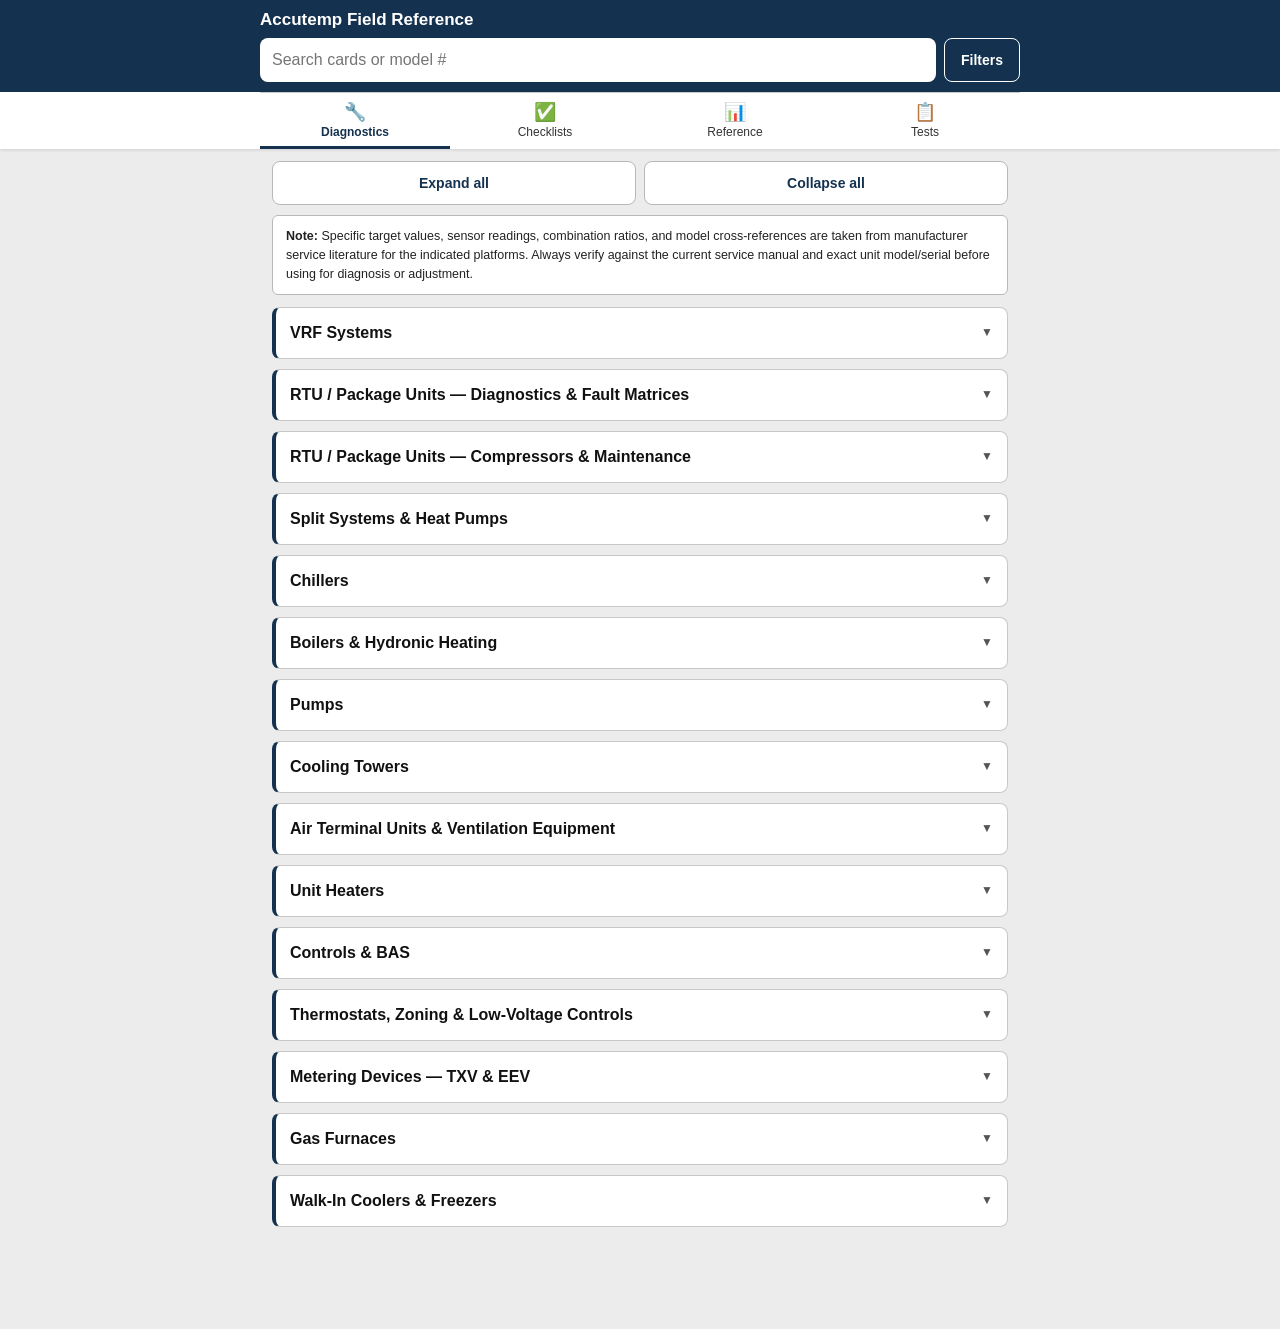
==== commit 54a8e4b6: "Move cards to cards.js; add full-text search, offline mode, phone layout, quick checks, last-updated" ====
--- a/index.html
+++ b/index.html
@@ -2,400 +2,39 @@
 <html lang="en">
 <head>
 <meta charset="UTF-8">
-<meta name="viewport" content="width=device-width, initial-scale=1.0, maximum-scale=1">
+<meta name="viewport" content="width=device-width, initial-scale=1.0, viewport-fit=cover">
 <meta name="color-scheme" content="light only">
 <meta name="supported-color-schemes" content="light">
+<meta name="theme-color" content="#14324f">
+<meta name="apple-mobile-web-app-capable" content="yes">
+<meta name="mobile-web-app-capable" content="yes">
+<meta name="apple-mobile-web-app-title" content="Accutemp Ref">
+<meta name="apple-mobile-web-app-status-bar-style" content="default">
 <title>Accutemp Field Reference</title>
-<style>
-  :root { color-scheme: light only; }
-  * { box-sizing: border-box; }
-  html, body {
-    background: #ececec;
-    color: #111111;
-  }
-  body {
-    margin: 0;
-    font-family: -apple-system, BlinkMacSystemFont, "Segoe UI", Roboto, sans-serif;
-    padding-bottom: 40px;
-  }
-  header {
-    background: #14324f;
-    color: #ffffff;
-    padding: 14px 16px;
-    font-size: 17px;
-    font-weight: 600;
-    position: sticky;
-    top: 0;
-    z-index: 20;
-  }
-  input[type="radio"], input[type="checkbox"].tgl { display: none; }
-  .tabbar {
-    display: flex;
-    border-bottom: 1px solid #c8c8c8;
-    background: #ffffff;
-    position: sticky;
-    top: 46px;
-    z-index: 19;
-  }
-  .tabbar label {
-    flex: 1;
-    text-align: center;
-    padding: 12px 4px;
-    font-size: 12px;
-    color: #333333;
-    background: #ffffff;
-    cursor: pointer;
-  }
-  .tabbar label .icon { display: block; font-size: 18px; margin-bottom: 2px; }
-  .pane { display: none; padding: 14px; max-width: 640px; margin: 0 auto; background: #ececec; }
-  #t0:checked ~ .content .p0{display:block} #t1:checked ~ .content .p1{display:block} #t2:checked ~ .content .p2{display:block} #t3:checked ~ .content .p3{display:block} #t4:checked ~ .content .p4{display:block}
-  #t0:checked ~ .tabbar label[for="t0"],
-  #t1:checked ~ .tabbar label[for="t1"],
-  #t2:checked ~ .tabbar label[for="t2"],
-  #t3:checked ~ .tabbar label[for="t3"],
-  #t4:checked ~ .tabbar label[for="t4"] {
-    color: #14324f;
-    background: #ffffff;
-    border-bottom: 3px solid #14324f;
-    font-weight: 600;
-  }
-  .card {
-    display: block;
-    padding: 14px;
-    background: #ffffff;
-    color: #111111;
-    border: 1px solid #c8c8c8;
-    border-left: 4px solid #14324f;
-    border-radius: 8px;
-    margin-bottom: 10px;
-    font-size: 15px;
-    font-weight: 600;
-    cursor: pointer;
-  }
-  .card.sub {
-    background: #e2e2e2;
-    color: #111111;
-    font-size: 14px;
-    font-weight: 400;
-    padding: 11px 13px;
-    margin-bottom: 6px;
-    margin-left: 10px;
-    border-left: 4px solid #b8b8b8;
-  }
-  .card-header {
-    display: flex;
-    justify-content: space-between;
-    align-items: center;
-    gap: 8px;
-    color: #111111;
-  }
-  .card-header .arrow { color: #555555; font-size: 12px; flex: 0 0 auto; display: inline-block; transition: transform 0.15s ease; }
-  input.tgl:checked + label.card { background: #eef3f8; border-left-color: #14324f; }
-  input.tgl:checked + label.card.sub { background: #d7e2ea; border-left-color: #14324f; }
-  input.tgl:checked + label .card-header .arrow { transform: rotate(180deg); color: #14324f; }
-  .accordion-body {
-    display: none;
-    padding: 4px 2px 14px;
-    font-size: 14px;
-    color: #1a1a1a;
-    background: #ececec;
-  }
-  .item {
-    padding: 8px 0;
-    border-bottom: 1px solid #d4d4d4;
-    color: #111111;
-  }
-  .item:last-child { border-bottom: none; }
-  .placeholder {
-    font-size: 13px;
-    color: #555555;
-    font-style: italic;
-    padding: 10px 0;
-  }
-  .ptext { margin: 0 0 10px; line-height: 1.5; color: #111111; }
-  .ftable { margin-bottom: 6px; background: #ffffff; border: 1px solid #d4d4d4; border-radius: 6px; padding: 2px 12px; }
-  .frow {
-    padding: 9px 0;
-    border-bottom: 1px solid #e0e0e0;
-  }
-  .frow:last-child { border-bottom: none; }
-  .flabel {
-    font-size: 11.5px;
-    text-transform: uppercase;
-    letter-spacing: .03em;
-    color: #4a4a4a;
-    font-weight: 600;
-    margin-bottom: 3px;
-  }
-  .fval { font-size: 14px; line-height: 1.45; color: #111111; }
-  .tip {
-    background: #e2e2e2;
-    border: 1px solid #b8b8b8;
-    border-left: 4px solid #14324f;
-    border-radius: 4px;
-    padding: 9px 11px;
-    font-size: 13px;
-    color: #111111;
-    margin-top: 8px;
-    line-height: 1.45;
-  }
-  .tip b { color: #111111; }
-  .subhead2 {
-    font-size: 12px;
-    text-transform: uppercase;
-    letter-spacing: .04em;
-    color: #333333;
-    margin: 14px 0 6px;
-    font-weight: 700;
-  }
-  .srcnote { font-size: 11px; color: #666666; margin-top: 6px; }
-  .disclaimer {
-    background: #ffffff;
-    border: 1px solid #b8b8b8;
-    border-radius: 6px;
-    padding: 11px 13px;
-    font-size: 12.5px;
-    line-height: 1.5;
-    color: #222222;
-    margin-bottom: 12px;
-  }
-  .unitnote {
-    font-size: 12px;
-    font-style: italic;
-    color: #444444;
-    border-top: 1px solid #d4d4d4;
-    margin-top: 9px;
-    padding-top: 7px;
-  }
-  .reflink {
-    font-size: 12.5px;
-    color: #14324f;
-    border-top: 1px solid #d4d4d4;
-    margin-top: 9px;
-    padding-top: 7px;
-  }
-  .reflink a { color: #14324f; font-weight: 600; text-decoration: underline; }
-  .cardimg { max-width: 100%; height: auto; display: block; border: 1px solid #c8c8c8; border-radius: 6px; margin: 10px 0; }
-  .chipwrap { display: flex; flex-wrap: wrap; gap: 8px; margin-top: 6px; }
-  .chip { display: inline-block; padding: 9px 14px; background: #ffffff; border: 1px solid #b8b8b8; border-radius: 20px; font-size: 13.5px; color: #111111; cursor: pointer; }
-  .chip.clearchip { border: 1px solid #14324f; color: #14324f; font-weight: 600; }
-  input[name="searchtag"] { display: none; }
-  input[name="searchtag"]:checked + .chip { background: #14324f; border-color: #14324f; color: #ffffff; font-weight: 600; }
-  .searchintro { font-size: 13.5px; color: #333333; line-height: 1.5; margin-bottom: 4px; }
-  .searchwarn { background: #ffffff; border: 1px solid #b8b8b8; border-radius: 6px; padding: 11px 13px; font-size: 12.5px; line-height: 1.5; color: #444444; margin-top: 16px; }
-  #vrf-1:checked ~ .b-vrf-1{display:block}
-#vrf-2:checked ~ .b-vrf-2{display:block}
-#vrf-3:checked ~ .b-vrf-3{display:block}
-#vrf-4:checked ~ .b-vrf-4{display:block}
-#vrf-5:checked ~ .b-vrf-5{display:block}
-#vrf-6:checked ~ .b-vrf-6{display:block}
-#vrf-65:checked ~ .b-vrf-65{display:block}
-#rtu-7:checked ~ .b-rtu-7{display:block}
-#rtu-8:checked ~ .b-rtu-8{display:block}
-#rtu-9:checked ~ .b-rtu-9{display:block}
-#rtu-10:checked ~ .b-rtu-10{display:block}
-#rtu-11:checked ~ .b-rtu-11{display:block}
-#rtu-12:checked ~ .b-rtu-12{display:block}
-#rtu-13:checked ~ .b-rtu-13{display:block}
-#rtu-14:checked ~ .b-rtu-14{display:block}
-#rtu-64:checked ~ .b-rtu-64{display:block}
-#rtu-94:checked ~ .b-rtu-94{display:block}
-#rtu-96:checked ~ .b-rtu-96{display:block}
-#rtu-97:checked ~ .b-rtu-97{display:block}
-#rtu-98:checked ~ .b-rtu-98{display:block}
-#rtu-99:checked ~ .b-rtu-99{display:block}
-#split-15:checked ~ .b-split-15{display:block}
-#split-16:checked ~ .b-split-16{display:block}
-#split-17:checked ~ .b-split-17{display:block}
-#chill-18:checked ~ .b-chill-18{display:block}
-#chill-68:checked ~ .b-chill-68{display:block}
-#chill-69:checked ~ .b-chill-69{display:block}
-#boil-19:checked ~ .b-boil-19{display:block}
-#boil-20:checked ~ .b-boil-20{display:block}
-#boil-21:checked ~ .b-boil-21{display:block}
-#boil-22:checked ~ .b-boil-22{display:block}
-#boil-23:checked ~ .b-boil-23{display:block}
-#boil-24:checked ~ .b-boil-24{display:block}
-#boil-25:checked ~ .b-boil-25{display:block}
-#boil-26:checked ~ .b-boil-26{display:block}
-#boil-64:checked ~ .b-boil-64{display:block}
-#pump-27:checked ~ .b-pump-27{display:block}
-#tower-28:checked ~ .b-tower-28{display:block}
-#tower-29:checked ~ .b-tower-29{display:block}
-#tower-70:checked ~ .b-tower-70{display:block}
-#tower-71:checked ~ .b-tower-71{display:block}
-#tower-72:checked ~ .b-tower-72{display:block}
-#term-30:checked ~ .b-term-30{display:block}
-#bas-31:checked ~ .b-bas-31{display:block}
-#mot-32:checked ~ .b-mot-32{display:block}
-#mot-67:checked ~ .b-mot-67{display:block}
-#mot-33:checked ~ .b-mot-33{display:block}
-#mot-34:checked ~ .b-mot-34{display:block}
-#mot-35:checked ~ .b-mot-35{display:block}
-#mot-66:checked ~ .b-mot-66{display:block}
-#mot-95:checked ~ .b-mot-95{display:block}
-#fund-104:checked ~ .b-fund-104{display:block}
-#fund-36:checked ~ .b-fund-36{display:block}
-#fund-37:checked ~ .b-fund-37{display:block}
-#fund-38:checked ~ .b-fund-38{display:block}
-#fund-39:checked ~ .b-fund-39{display:block}
-#fund-40:checked ~ .b-fund-40{display:block}
-#fund-41:checked ~ .b-fund-41{display:block}
-#fund-42:checked ~ .b-fund-42{display:block}
-#fund-93:checked ~ .b-fund-93{display:block}
-#fund-101:checked ~ .b-fund-101{display:block}
-#fund-105:checked ~ .b-fund-105{display:block}
-#fund-106:checked ~ .b-fund-106{display:block}
-#fund-107:checked ~ .b-fund-107{display:block}
-#eq-43:checked ~ .b-eq-43{display:block}
-#eq-44:checked ~ .b-eq-44{display:block}
-#eq-103:checked ~ .b-eq-103{display:block}
-#eq-45:checked ~ .b-eq-45{display:block}
-#eq-46:checked ~ .b-eq-46{display:block}
-#eq-47:checked ~ .b-eq-47{display:block}
-#eq-48:checked ~ .b-eq-48{display:block}
-#eq-49:checked ~ .b-eq-49{display:block}
-#eq-50:checked ~ .b-eq-50{display:block}
-#eq-51:checked ~ .b-eq-51{display:block}
-#eq-52:checked ~ .b-eq-52{display:block}
-#eq-78:checked ~ .b-eq-78{display:block}
-#therm-79:checked ~ .b-therm-79{display:block}
-#eq-53:checked ~ .b-eq-53{display:block}
-#su-90:checked ~ .b-su-90{display:block}
-#pm-88:checked ~ .b-pm-88{display:block}
-#pm-89:checked ~ .b-pm-89{display:block}
-#eq-54:checked ~ .b-eq-54{display:block}
-#eq-55:checked ~ .b-eq-55{display:block}
-#svc-100:checked ~ .b-svc-100{display:block}
-#eq-56:checked ~ .b-eq-56{display:block}
-#eq-57:checked ~ .b-eq-57{display:block}
-#eq-86:checked ~ .b-eq-86{display:block}
-#eq-102:checked ~ .b-eq-102{display:block}
-#eq-87:checked ~ .b-eq-87{display:block}
-#eq-58:checked ~ .b-eq-58{display:block}
-#wire-81:checked ~ .b-wire-81{display:block}
-#wire-82:checked ~ .b-wire-82{display:block}
-#wire-83:checked ~ .b-wire-83{display:block}
-#wire-84:checked ~ .b-wire-84{display:block}
-#wire-85:checked ~ .b-wire-85{display:block}
-#wire-91:checked ~ .b-wire-91{display:block}
-#wire-92:checked ~ .b-wire-92{display:block}
-#wire-108:checked ~ .b-wire-108{display:block}
-#eq-59:checked ~ .b-eq-59{display:block}
-#eq-60:checked ~ .b-eq-60{display:block}
-#braz-73:checked ~ .b-braz-73{display:block}
-#braz-74:checked ~ .b-braz-74{display:block}
-#braz-75:checked ~ .b-braz-75{display:block}
-#braz-76:checked ~ .b-braz-76{display:block}
-#braz-77:checked ~ .b-braz-77{display:block}
-#eq-61:checked ~ .b-eq-61{display:block}
-#eq-62:checked ~ .b-eq-62{display:block}
-#eq-63:checked ~ .b-eq-63{display:block}
-#eq-109:checked ~ .b-eq-109{display:block}
-#bas-110:checked ~ .b-bas-110{display:block}
-#mot-111:checked ~ .b-mot-111{display:block}
-#eq-112:checked ~ .b-eq-112{display:block}
-#split-113:checked ~ .b-split-113{display:block}
-#rtu-114:checked ~ .b-rtu-114{display:block}
-#wire-115:checked ~ .b-wire-115{display:block}
-#fund-116:checked ~ .b-fund-116{display:block}
-#mot-117:checked ~ .b-mot-117{display:block}
-#vrf-118:checked ~ .b-vrf-118{display:block}
-#term-119:checked ~ .b-term-119{display:block}
-#split-120:checked ~ .b-split-120{display:block}
-#rtu-121:checked ~ .b-rtu-121{display:block}
-#fund-122:checked ~ .b-fund-122{display:block}
-#therm-123:checked ~ .b-therm-123{display:block}
-#mot-124:checked ~ .b-mot-124{display:block}
-#eq-125:checked ~ .b-eq-125{display:block}
-#txv-126:checked ~ .b-txv-126{display:block}
-#txv-127:checked ~ .b-txv-127{display:block}
-#txv-128:checked ~ .b-txv-128{display:block}
-#term-129:checked ~ .b-term-129{display:block}
-#fund-130:checked ~ .b-fund-130{display:block}
-#braz-131:checked ~ .b-braz-131{display:block}
-#fund-132:checked ~ .b-fund-132{display:block}
-#eq-133:checked ~ .b-eq-133{display:block}
-#furn-134:checked ~ .b-furn-134{display:block}
-#rtu-135:checked ~ .b-rtu-135{display:block}
-#braz-136:checked ~ .b-braz-136{display:block}
-#eq-137:checked ~ .b-eq-137{display:block}
-#fund-138:checked ~ .b-fund-138{display:block}
-#vrf-139:checked ~ .b-vrf-139{display:block}
-#bas-140:checked ~ .b-bas-140{display:block}
-#split-141:checked ~ .b-split-141{display:block}
-#braz-142:checked ~ .b-braz-142{display:block}
-#eq-143:checked ~ .b-eq-143{display:block}
-#clean-144:checked ~ .b-clean-144{display:block}
-#fund-145:checked ~ .b-fund-145{display:block}
-#fund-146:checked ~ .b-fund-146{display:block}
-#furn-147:checked ~ .b-furn-147{display:block}
-#fund-148:checked ~ .b-fund-148{display:block}
-#rtu-149:checked ~ .b-rtu-149{display:block}
-#furn-150:checked ~ .b-furn-150{display:block}
-#eq-151:checked ~ .b-eq-151{display:block}
-#walk-152:checked ~ .b-walk-152{display:block}
-
-  
-  /* ===== Search tag system ===== */
-  body:has(#t0:checked):has(#stag-txv:checked, #stag-reversing-valve:checked, #stag-clo:checked, #stag-combustion:checked, #stag-vfd:checked, #stag-nema:checked, #stag-drier:checked, #stag-economizer:checked, #stag-defrost:checked, #stag-compressor:checked, #stag-chiller:checked, #stag-boiler-safety:checked, #stag-gas-valve:checked, #stag-expansion-tank:checked, #stag-hydronic:checked, #stag-pump:checked, #stag-cooling-tower:checked, #stag-vav-bas:checked, #stag-bearing-belt:checked, #stag-wiring:checked, #stag-sh-sc:checked, #stag-brazing:checked, #stag-vendor:checked, #stag-vrf:checked, #stag-fault-matrix:checked, #stag-low-voltage:checked, #stag-pm-checklist:checked, #stag-airflow:checked, #stag-walk-in:checked) .pane { display:block !important; }
-  body:has(#t0:checked):has(#stag-txv:checked, #stag-reversing-valve:checked, #stag-clo:checked, #stag-combustion:checked, #stag-vfd:checked, #stag-nema:checked, #stag-drier:checked, #stag-economizer:checked, #stag-defrost:checked, #stag-compressor:checked, #stag-chiller:checked, #stag-boiler-safety:checked, #stag-gas-valve:checked, #stag-expansion-tank:checked, #stag-hydronic:checked, #stag-pump:checked, #stag-cooling-tower:checked, #stag-vav-bas:checked, #stag-bearing-belt:checked, #stag-wiring:checked, #stag-sh-sc:checked, #stag-brazing:checked, #stag-vendor:checked, #stag-vrf:checked, #stag-fault-matrix:checked, #stag-low-voltage:checked, #stag-pm-checklist:checked, #stag-airflow:checked, #stag-walk-in:checked) .card:not(.sub):has(+ .accordion-body .card.sub) + .accordion-body { display:block !important; }
-  body:has(#t0:checked):has(#stag-txv:checked, #stag-reversing-valve:checked, #stag-clo:checked, #stag-combustion:checked, #stag-vfd:checked, #stag-nema:checked, #stag-drier:checked, #stag-economizer:checked, #stag-defrost:checked, #stag-compressor:checked, #stag-chiller:checked, #stag-boiler-safety:checked, #stag-gas-valve:checked, #stag-expansion-tank:checked, #stag-hydronic:checked, #stag-pump:checked, #stag-cooling-tower:checked, #stag-vav-bas:checked, #stag-bearing-belt:checked, #stag-wiring:checked, #stag-sh-sc:checked, #stag-brazing:checked, #stag-vendor:checked, #stag-vrf:checked, #stag-fault-matrix:checked, #stag-low-voltage:checked, #stag-pm-checklist:checked, #stag-airflow:checked, #stag-walk-in:checked) .tabbar label[for="t0"] { color:#14324f; background:#ffffff; border-bottom:3px solid #14324f; font-weight:600; }
-  body:has(#t0:checked):has(#stag-txv:checked, #stag-reversing-valve:checked, #stag-clo:checked, #stag-combustion:checked, #stag-vfd:checked, #stag-nema:checked, #stag-drier:checked, #stag-economizer:checked, #stag-defrost:checked, #stag-compressor:checked, #stag-chiller:checked, #stag-boiler-safety:checked, #stag-gas-valve:checked, #stag-expansion-tank:checked, #stag-hydronic:checked, #stag-pump:checked, #stag-cooling-tower:checked, #stag-vav-bas:checked, #stag-bearing-belt:checked, #stag-wiring:checked, #stag-sh-sc:checked, #stag-brazing:checked, #stag-vendor:checked, #stag-vrf:checked, #stag-fault-matrix:checked, #stag-low-voltage:checked, #stag-pm-checklist:checked, #stag-airflow:checked, #stag-walk-in:checked) .tabbar label:not([for="t0"]) { color:#333333; background:#ffffff; border-bottom:none; font-weight:400; }
-  body:has(#t0:checked):has(#stag-txv:checked) .card.sub:not(.tg-txv), body:has(#t0:checked):has(#stag-txv:checked) .card.sub:not(.tg-txv) + .accordion-body, body:has(#t0:checked):has(#stag-txv:checked) .card:not(.sub):not(.tg-txv):not(:has(+ .accordion-body .tg-txv)), body:has(#t0:checked):has(#stag-txv:checked) .card:not(.sub):not(.tg-txv):not(:has(+ .accordion-body .tg-txv)) + .accordion-body { display:none !important; }
-  body:has(#t0:checked):has(#stag-reversing-valve:checked) .card.sub:not(.tg-reversing-valve), body:has(#t0:checked):has(#stag-reversing-valve:checked) .card.sub:not(.tg-reversing-valve) + .accordion-body, body:has(#t0:checked):has(#stag-reversing-valve:checked) .card:not(.sub):not(.tg-reversing-valve):not(:has(+ .accordion-body .tg-reversing-valve)), body:has(#t0:checked):has(#stag-reversing-valve:checked) .card:not(.sub):not(.tg-reversing-valve):not(:has(+ .accordion-body .tg-reversing-valve)) + .accordion-body { display:none !important; }
-  body:has(#t0:checked):has(#stag-clo:checked) .card.sub:not(.tg-clo), body:has(#t0:checked):has(#stag-clo:checked) .card.sub:not(.tg-clo) + .accordion-body, body:has(#t0:checked):has(#stag-clo:checked) .card:not(.sub):not(.tg-clo):not(:has(+ .accordion-body .tg-clo)), body:has(#t0:checked):has(#stag-clo:checked) .card:not(.sub):not(.tg-clo):not(:has(+ .accordion-body .tg-clo)) + .accordion-body { display:none !important; }
-  body:has(#t0:checked):has(#stag-combustion:checked) .card.sub:not(.tg-combustion), body:has(#t0:checked):has(#stag-combustion:checked) .card.sub:not(.tg-combustion) + .accordion-body, body:has(#t0:checked):has(#stag-combustion:checked) .card:not(.sub):not(.tg-combustion):not(:has(+ .accordion-body .tg-combustion)), body:has(#t0:checked):has(#stag-combustion:checked) .card:not(.sub):not(.tg-combustion):not(:has(+ .accordion-body .tg-combustion)) + .accordion-body { display:none !important; }
-  body:has(#t0:checked):has(#stag-vfd:checked) .card.sub:not(.tg-vfd), body:has(#t0:checked):has(#stag-vfd:checked) .card.sub:not(.tg-vfd) + .accordion-body, body:has(#t0:checked):has(#stag-vfd:checked) .card:not(.sub):not(.tg-vfd):not(:has(+ .accordion-body .tg-vfd)), body:has(#t0:checked):has(#stag-vfd:checked) .card:not(.sub):not(.tg-vfd):not(:has(+ .accordion-body .tg-vfd)) + .accordion-body { display:none !important; }
-  body:has(#t0:checked):has(#stag-nema:checked) .card.sub:not(.tg-nema), body:has(#t0:checked):has(#stag-nema:checked) .card.sub:not(.tg-nema) + .accordion-body, body:has(#t0:checked):has(#stag-nema:checked) .card:not(.sub):not(.tg-nema):not(:has(+ .accordion-body .tg-nema)), body:has(#t0:checked):has(#stag-nema:checked) .card:not(.sub):not(.tg-nema):not(:has(+ .accordion-body .tg-nema)) + .accordion-body { display:none !important; }
-  body:has(#t0:checked):has(#stag-drier:checked) .card.sub:not(.tg-drier), body:has(#t0:checked):has(#stag-drier:checked) .card.sub:not(.tg-drier) + .accordion-body, body:has(#t0:checked):has(#stag-drier:checked) .card:not(.sub):not(.tg-drier):not(:has(+ .accordion-body .tg-drier)), body:has(#t0:checked):has(#stag-drier:checked) .card:not(.sub):not(.tg-drier):not(:has(+ .accordion-body .tg-drier)) + .accordion-body { display:none !important; }
-  body:has(#t0:checked):has(#stag-economizer:checked) .card.sub:not(.tg-economizer), body:has(#t0:checked):has(#stag-economizer:checked) .card.sub:not(.tg-economizer) + .accordion-body, body:has(#t0:checked):has(#stag-economizer:checked) .card:not(.sub):not(.tg-economizer):not(:has(+ .accordion-body .tg-economizer)), body:has(#t0:checked):has(#stag-economizer:checked) .card:not(.sub):not(.tg-economizer):not(:has(+ .accordion-body .tg-economizer)) + .accordion-body { display:none !important; }
-  body:has(#t0:checked):has(#stag-defrost:checked) .card.sub:not(.tg-defrost), body:has(#t0:checked):has(#stag-defrost:checked) .card.sub:not(.tg-defrost) + .accordion-body, body:has(#t0:checked):has(#stag-defrost:checked) .card:not(.sub):not(.tg-defrost):not(:has(+ .accordion-body .tg-defrost)), body:has(#t0:checked):has(#stag-defrost:checked) .card:not(.sub):not(.tg-defrost):not(:has(+ .accordion-body .tg-defrost)) + .accordion-body { display:none !important; }
-  body:has(#t0:checked):has(#stag-compressor:checked) .card.sub:not(.tg-compressor), body:has(#t0:checked):has(#stag-compressor:checked) .card.sub:not(.tg-compressor) + .accordion-body, body:has(#t0:checked):has(#stag-compressor:checked) .card:not(.sub):not(.tg-compressor):not(:has(+ .accordion-body .tg-compressor)), body:has(#t0:checked):has(#stag-compressor:checked) .card:not(.sub):not(.tg-compressor):not(:has(+ .accordion-body .tg-compressor)) + .accordion-body { display:none !important; }
-  body:has(#t0:checked):has(#stag-chiller:checked) .card.sub:not(.tg-chiller), body:has(#t0:checked):has(#stag-chiller:checked) .card.sub:not(.tg-chiller) + .accordion-body, body:has(#t0:checked):has(#stag-chiller:checked) .card:not(.sub):not(.tg-chiller):not(:has(+ .accordion-body .tg-chiller)), body:has(#t0:checked):has(#stag-chiller:checked) .card:not(.sub):not(.tg-chiller):not(:has(+ .accordion-body .tg-chiller)) + .accordion-body { display:none !important; }
-  body:has(#t0:checked):has(#stag-boiler-safety:checked) .card.sub:not(.tg-boiler-safety), body:has(#t0:checked):has(#stag-boiler-safety:checked) .card.sub:not(.tg-boiler-safety) + .accordion-body, body:has(#t0:checked):has(#stag-boiler-safety:checked) .card:not(.sub):not(.tg-boiler-safety):not(:has(+ .accordion-body .tg-boiler-safety)), body:has(#t0:checked):has(#stag-boiler-safety:checked) .card:not(.sub):not(.tg-boiler-safety):not(:has(+ .accordion-body .tg-boiler-safety)) + .accordion-body { display:none !important; }
-  body:has(#t0:checked):has(#stag-gas-valve:checked) .card.sub:not(.tg-gas-valve), body:has(#t0:checked):has(#stag-gas-valve:checked) .card.sub:not(.tg-gas-valve) + .accordion-body, body:has(#t0:checked):has(#stag-gas-valve:checked) .card:not(.sub):not(.tg-gas-valve):not(:has(+ .accordion-body .tg-gas-valve)), body:has(#t0:checked):has(#stag-gas-valve:checked) .card:not(.sub):not(.tg-gas-valve):not(:has(+ .accordion-body .tg-gas-valve)) + .accordion-body { display:none !important; }
-  body:has(#t0:checked):has(#stag-expansion-tank:checked) .card.sub:not(.tg-expansion-tank), body:has(#t0:checked):has(#stag-expansion-tank:checked) .card.sub:not(.tg-expansion-tank) + .accordion-body, body:has(#t0:checked):has(#stag-expansion-tank:checked) .card:not(.sub):not(.tg-expansion-tank):not(:has(+ .accordion-body .tg-expansion-tank)), body:has(#t0:checked):has(#stag-expansion-tank:checked) .card:not(.sub):not(.tg-expansion-tank):not(:has(+ .accordion-body .tg-expansion-tank)) + .accordion-body { display:none !important; }
-  body:has(#t0:checked):has(#stag-hydronic:checked) .card.sub:not(.tg-hydronic), body:has(#t0:checked):has(#stag-hydronic:checked) .card.sub:not(.tg-hydronic) + .accordion-body, body:has(#t0:checked):has(#stag-hydronic:checked) .card:not(.sub):not(.tg-hydronic):not(:has(+ .accordion-body .tg-hydronic)), body:has(#t0:checked):has(#stag-hydronic:checked) .card:not(.sub):not(.tg-hydronic):not(:has(+ .accordion-body .tg-hydronic)) + .accordion-body { display:none !important; }
-  body:has(#t0:checked):has(#stag-pump:checked) .card.sub:not(.tg-pump), body:has(#t0:checked):has(#stag-pump:checked) .card.sub:not(.tg-pump) + .accordion-body, body:has(#t0:checked):has(#stag-pump:checked) .card:not(.sub):not(.tg-pump):not(:has(+ .accordion-body .tg-pump)), body:has(#t0:checked):has(#stag-pump:checked) .card:not(.sub):not(.tg-pump):not(:has(+ .accordion-body .tg-pump)) + .accordion-body { display:none !important; }
-  body:has(#t0:checked):has(#stag-cooling-tower:checked) .card.sub:not(.tg-cooling-tower), body:has(#t0:checked):has(#stag-cooling-tower:checked) .card.sub:not(.tg-cooling-tower) + .accordion-body, body:has(#t0:checked):has(#stag-cooling-tower:checked) .card:not(.sub):not(.tg-cooling-tower):not(:has(+ .accordion-body .tg-cooling-tower)), body:has(#t0:checked):has(#stag-cooling-tower:checked) .card:not(.sub):not(.tg-cooling-tower):not(:has(+ .accordion-body .tg-cooling-tower)) + .accordion-body { display:none !important; }
-  body:has(#t0:checked):has(#stag-vav-bas:checked) .card.sub:not(.tg-vav-bas), body:has(#t0:checked):has(#stag-vav-bas:checked) .card.sub:not(.tg-vav-bas) + .accordion-body, body:has(#t0:checked):has(#stag-vav-bas:checked) .card:not(.sub):not(.tg-vav-bas):not(:has(+ .accordion-body .tg-vav-bas)), body:has(#t0:checked):has(#stag-vav-bas:checked) .card:not(.sub):not(.tg-vav-bas):not(:has(+ .accordion-body .tg-vav-bas)) + .accordion-body { display:none !important; }
-  body:has(#t0:checked):has(#stag-bearing-belt:checked) .card.sub:not(.tg-bearing-belt), body:has(#t0:checked):has(#stag-bearing-belt:checked) .card.sub:not(.tg-bearing-belt) + .accordion-body, body:has(#t0:checked):has(#stag-bearing-belt:checked) .card:not(.sub):not(.tg-bearing-belt):not(:has(+ .accordion-body .tg-bearing-belt)), body:has(#t0:checked):has(#stag-bearing-belt:checked) .card:not(.sub):not(.tg-bearing-belt):not(:has(+ .accordion-body .tg-bearing-belt)) + .accordion-body { display:none !important; }
-  body:has(#t0:checked):has(#stag-wiring:checked) .card.sub:not(.tg-wiring), body:has(#t0:checked):has(#stag-wiring:checked) .card.sub:not(.tg-wiring) + .accordion-body, body:has(#t0:checked):has(#stag-wiring:checked) .card:not(.sub):not(.tg-wiring):not(:has(+ .accordion-body .tg-wiring)), body:has(#t0:checked):has(#stag-wiring:checked) .card:not(.sub):not(.tg-wiring):not(:has(+ .accordion-body .tg-wiring)) + .accordion-body { display:none !important; }
-  body:has(#t0:checked):has(#stag-sh-sc:checked) .card.sub:not(.tg-sh-sc), body:has(#t0:checked):has(#stag-sh-sc:checked) .card.sub:not(.tg-sh-sc) + .accordion-body, body:has(#t0:checked):has(#stag-sh-sc:checked) .card:not(.sub):not(.tg-sh-sc):not(:has(+ .accordion-body .tg-sh-sc)), body:has(#t0:checked):has(#stag-sh-sc:checked) .card:not(.sub):not(.tg-sh-sc):not(:has(+ .accordion-body .tg-sh-sc)) + .accordion-body { display:none !important; }
-  body:has(#t0:checked):has(#stag-brazing:checked) .card.sub:not(.tg-brazing), body:has(#t0:checked):has(#stag-brazing:checked) .card.sub:not(.tg-brazing) + .accordion-body, body:has(#t0:checked):has(#stag-brazing:checked) .card:not(.sub):not(.tg-brazing):not(:has(+ .accordion-body .tg-brazing)), body:has(#t0:checked):has(#stag-brazing:checked) .card:not(.sub):not(.tg-brazing):not(:has(+ .accordion-body .tg-brazing)) + .accordion-body { display:none !important; }
-  body:has(#t0:checked):has(#stag-vendor:checked) .card.sub:not(.tg-vendor), body:has(#t0:checked):has(#stag-vendor:checked) .card.sub:not(.tg-vendor) + .accordion-body, body:has(#t0:checked):has(#stag-vendor:checked) .card:not(.sub):not(.tg-vendor):not(:has(+ .accordion-body .tg-vendor)), body:has(#t0:checked):has(#stag-vendor:checked) .card:not(.sub):not(.tg-vendor):not(:has(+ .accordion-body .tg-vendor)) + .accordion-body { display:none !important; }
-  body:has(#t0:checked):has(#stag-vrf:checked) .card.sub:not(.tg-vrf), body:has(#t0:checked):has(#stag-vrf:checked) .card.sub:not(.tg-vrf) + .accordion-body, body:has(#t0:checked):has(#stag-vrf:checked) .card:not(.sub):not(.tg-vrf):not(:has(+ .accordion-body .tg-vrf)), body:has(#t0:checked):has(#stag-vrf:checked) .card:not(.sub):not(.tg-vrf):not(:has(+ .accordion-body .tg-vrf)) + .accordion-body { display:none !important; }
-  body:has(#t0:checked):has(#stag-fault-matrix:checked) .card.sub:not(.tg-fault-matrix), body:has(#t0:checked):has(#stag-fault-matrix:checked) .card.sub:not(.tg-fault-matrix) + .accordion-body, body:has(#t0:checked):has(#stag-fault-matrix:checked) .card:not(.sub):not(.tg-fault-matrix):not(:has(+ .accordion-body .tg-fault-matrix)), body:has(#t0:checked):has(#stag-fault-matrix:checked) .card:not(.sub):not(.tg-fault-matrix):not(:has(+ .accordion-body .tg-fault-matrix)) + .accordion-body { display:none !important; }
-  body:has(#t0:checked):has(#stag-low-voltage:checked) .card.sub:not(.tg-low-voltage), body:has(#t0:checked):has(#stag-low-voltage:checked) .card.sub:not(.tg-low-voltage) + .accordion-body, body:has(#t0:checked):has(#stag-low-voltage:checked) .card:not(.sub):not(.tg-low-voltage):not(:has(+ .accordion-body .tg-low-voltage)), body:has(#t0:checked):has(#stag-low-voltage:checked) .card:not(.sub):not(.tg-low-voltage):not(:has(+ .accordion-body .tg-low-voltage)) + .accordion-body { display:none !important; }
-  body:has(#t0:checked):has(#stag-pm-checklist:checked) .card.sub:not(.tg-pm-checklist), body:has(#t0:checked):has(#stag-pm-checklist:checked) .card.sub:not(.tg-pm-checklist) + .accordion-body, body:has(#t0:checked):has(#stag-pm-checklist:checked) .card:not(.sub):not(.tg-pm-checklist):not(:has(+ .accordion-body .tg-pm-checklist)), body:has(#t0:checked):has(#stag-pm-checklist:checked) .card:not(.sub):not(.tg-pm-checklist):not(:has(+ .accordion-body .tg-pm-checklist)) + .accordion-body { display:none !important; }
-  body:has(#t0:checked):has(#stag-airflow:checked) .card.sub:not(.tg-airflow), body:has(#t0:checked):has(#stag-airflow:checked) .card.sub:not(.tg-airflow) + .accordion-body, body:has(#t0:checked):has(#stag-airflow:checked) .card:not(.sub):not(.tg-airflow):not(:has(+ .accordion-body .tg-airflow)), body:has(#t0:checked):has(#stag-airflow:checked) .card:not(.sub):not(.tg-airflow):not(:has(+ .accordion-body .tg-airflow)) + .accordion-body { display:none !important; }
-  body:has(#t0:checked):has(#stag-walk-in:checked) .card.sub:not(.tg-walk-in), body:has(#t0:checked):has(#stag-walk-in:checked) .card.sub:not(.tg-walk-in) + .accordion-body, body:has(#t0:checked):has(#stag-walk-in:checked) .card:not(.sub):not(.tg-walk-in):not(:has(+ .accordion-body .tg-walk-in)), body:has(#t0:checked):has(#stag-walk-in:checked) .card:not(.sub):not(.tg-walk-in):not(:has(+ .accordion-body .tg-walk-in)) + .accordion-body { display:none !important; }
-</style>
+<link rel="manifest" href="app.webmanifest">
+<link rel="apple-touch-icon" href="app-icon-180.png">
+<link rel="icon" type="image/png" sizes="192x192" href="app-icon-192.png">
+<link rel="stylesheet" href="styles.css">
 </head>
 <body>
-
-<header>Accutemp Field Reference</header>
-
-<input type="radio" name="maintab" id="t0">
-<input type="radio" name="maintab" id="t1" checked>
-<input type="radio" name="maintab" id="t2">
-<input type="radio" name="maintab" id="t3">
-<input type="radio" name="maintab" id="t4">
-
-<div class="tabbar">
-  <label for="t0"><span class="icon">&#128269;</span>Search</label>
-  <label for="t1"><span class="icon">&#128295;</span>Diagnostics</label>
-  <label for="t2"><span class="icon">&#9989;</span>Checklists</label>
-  <label for="t3"><span class="icon">&#128202;</span>Reference</label>
-  <label for="t4"><span class="icon">&#128203;</span>Tests</label>
+<div class="topbar" id="topbar">
+  <header>
+    <div class="hrow"><span class="brand">Accutemp Field Reference</span><span class="netstate" id="netstate" hidden>Offline</span></div>
+    <div class="searchrow">
+      <div class="searchbox">
+        <input id="q" type="search" placeholder="Search cards or model #" autocomplete="off" autocapitalize="off" spellcheck="false" enterkeyhint="search" aria-label="Search all cards">
+        <button id="clearq" type="button" aria-label="Clear search" hidden>&times;</button>
+      </div>
+      <button id="filterbtn" type="button" aria-expanded="false" aria-controls="drawer">Filters</button>
+    </div>
+  </header>
+  <div class="drawer" id="drawer"><div class="inner"><div class="searchintro" id="searchintro"></div><div class="chipwrap" id="chips"></div></div></div>
+  <div class="activefilter" id="activefilter"><span id="activelabel"></span><button type="button" id="clearfilter">Clear filter</button></div>
+  <nav class="tabbar" id="tabbar" aria-label="Sections"></nav>
 </div>
-
-<div class="content">
-  <div class="pane p0"><div class="searchintro">Tap a keyword below to filter every tab down to matching cards. Tap "Clear / Show All" to go back to normal browsing.</div><div class="chipwrap"><input type="radio" name="searchtag" id="stag-clear" checked><label for="stag-clear" class="chip clearchip">Clear / Show All</label><input type="radio" name="searchtag" id="stag-txv"><label for="stag-txv" class="chip">TXV</label><input type="radio" name="searchtag" id="stag-reversing-valve"><label for="stag-reversing-valve" class="chip">Reversing Valve / 21S4</label><input type="radio" name="searchtag" id="stag-clo"><label for="stag-clo" class="chip">CLO Board</label><input type="radio" name="searchtag" id="stag-combustion"><label for="stag-combustion" class="chip">Combustion</label><input type="radio" name="searchtag" id="stag-vfd"><label for="stag-vfd" class="chip">VFD / Drive</label><input type="radio" name="searchtag" id="stag-nema"><label for="stag-nema" class="chip">NEMA / Motor Frame</label><input type="radio" name="searchtag" id="stag-drier"><label for="stag-drier" class="chip">Filter Drier</label><input type="radio" name="searchtag" id="stag-economizer"><label for="stag-economizer" class="chip">Economizer</label><input type="radio" name="searchtag" id="stag-defrost"><label for="stag-defrost" class="chip">Defrost</label><input type="radio" name="searchtag" id="stag-compressor"><label for="stag-compressor" class="chip">Compressor</label><input type="radio" name="searchtag" id="stag-chiller"><label for="stag-chiller" class="chip">Chiller</label><input type="radio" name="searchtag" id="stag-boiler-safety"><label for="stag-boiler-safety" class="chip">Boiler Safety</label><input type="radio" name="searchtag" id="stag-gas-valve"><label for="stag-gas-valve" class="chip">Gas Valve</label><input type="radio" name="searchtag" id="stag-expansion-tank"><label for="stag-expansion-tank" class="chip">Expansion Tank</label><input type="radio" name="searchtag" id="stag-hydronic"><label for="stag-hydronic" class="chip">Hydronic / Piping</label><input type="radio" name="searchtag" id="stag-pump"><label for="stag-pump" class="chip">Pump</label><input type="radio" name="searchtag" id="stag-cooling-tower"><label for="stag-cooling-tower" class="chip">Cooling Tower</label><input type="radio" name="searchtag" id="stag-vav-bas"><label for="stag-vav-bas" class="chip">VAV / BAS</label><input type="radio" name="searchtag" id="stag-bearing-belt"><label for="stag-bearing-belt" class="chip">Bearing / Belt</label><input type="radio" name="searchtag" id="stag-wiring"><label for="stag-wiring" class="chip">Wiring / Schematics</label><input type="radio" name="searchtag" id="stag-sh-sc"><label for="stag-sh-sc" class="chip">SH / SC Targets</label><input type="radio" name="searchtag" id="stag-brazing"><label for="stag-brazing" class="chip">Brazing</label><input type="radio" name="searchtag" id="stag-vendor"><label for="stag-vendor" class="chip">Vendor / Parts</label><input type="radio" name="searchtag" id="stag-vrf"><label for="stag-vrf" class="chip">VRF / Mitsubishi</label><input type="radio" name="searchtag" id="stag-fault-matrix"><label for="stag-fault-matrix" class="chip">Field Signs / Fault Matrix</label><input type="radio" name="searchtag" id="stag-low-voltage"><label for="stag-low-voltage" class="chip">Low Voltage / Relays</label><input type="radio" name="searchtag" id="stag-pm-checklist"><label for="stag-pm-checklist" class="chip">PM Checklist / Kit P/N</label><input type="radio" name="searchtag" id="stag-airflow"><label for="stag-airflow" class="chip">Airflow / Static</label><input type="radio" name="searchtag" id="stag-walk-in"><label for="stag-walk-in" class="chip">Walk-In Cooler / Freezer</label></div><div class="searchwarn"><b>Note:</b> This filter uses a modern CSS feature. On the vast majority of phones it will work fine &mdash; if a chip does nothing when tapped, the rest of the site still works normally, just browse by tab/category instead.</div></div><div class="pane p1"><div class="disclaimer"><b>Note:</b> Specific target values, sensor readings, combination ratios, and model cross-references are taken from manufacturer service literature for the indicated platforms. Always verify against the current service manual and exact unit model/serial before using for diagnosis or adjustment.</div><input type="checkbox" id="eq-43" class="tgl"><label for="eq-43" class="card"><div class="card-header"><span>VRF Systems</span><span class="arrow">&#9660;</span></div></label><div class="accordion-body b-eq-43"><input type="checkbox" id="vrf-1" class="tgl"><label for="vrf-1" class="card sub tg-vrf"><div class="card-header"><span>Combination ratio check</span><span class="arrow">&#9660;</span></div></label><div class="accordion-body b-vrf-1"><p class="ptext">The referenced Mitsubishi SM-series documentation lists a 50% minimum combination ratio (sum of connected indoor unit capacity vs outdoor unit rated capacity) for that platform. Falling below the documented minimum for a given outdoor unit causes compressor modulation failures that look like a charge problem but aren't.</p><div class="ftable"><div class="frow"><div class="flabel">Formula</div><div class="fval">Combination ratio = total connected IDU capacity &divide; ODU rated capacity &times; 100</div></div><div class="frow"><div class="flabel">Minimum ratio (per referenced SM-series documentation)</div><div class="fval">50% &mdash; confirm this figure against the current spec sheet for the exact outdoor unit before relying on it</div></div><div class="frow"><div class="flabel">Symptom if violated</div><div class="fval">Compressor won't modulate down properly, short cycling, capacity control faults</div></div></div><div class="tip"><b>Field tip:</b> Don't chase charge or SH/SC on an undersized combination ratio system &mdash; fix the ratio (add IDUs or downsize the ODU) first, then re-evaluate.</div><div class="unitnote">Unit-specific &mdash; confirm with current manufacturer service manual for the exact model.</div></div><input type="checkbox" id="vrf-2" class="tgl"><label for="vrf-2" class="card sub tg-vrf"><div class="card-header"><span>Refrigerant charge verification</span><span class="arrow">&#9660;</span></div></label><div class="accordion-body b-vrf-2"><p class="ptext">Use manufacturer charging chart for the specific model &mdash; VRF systems don't use a universal SH/SC target the way single-circuit systems do, since branch circuit controllers add their own SC/SH stages.</p><div class="tip"><b>Field tip:</b> Always confirm combination ratio and indoor unit count match the design before adjusting charge.</div></div><input type="checkbox" id="vrf-3" class="tgl"><label for="vrf-3" class="card sub tg-vrf"><div class="card-header"><span>Indoor unit types & troubleshooting</span><span class="arrow">&#9660;</span></div></label><div class="accordion-body b-vrf-3"><p class="ptext">Indoor unit symptoms are diagnosed as part of the whole VRF circuit, not in isolation &mdash; check the branch circuit controller and outdoor unit before condemning an indoor unit.</p><div class="ftable"><div class="frow"><div class="flabel">4-way cassette</div><div class="fval">Most common commercial IDU. Check drain pump operation on low-static units.</div></div><div class="frow"><div class="flabel">Slim duct / mid-static duct</div><div class="fval">Verify external static matches unit rating; airflow issues mimic charge issues.</div></div><div class="frow"><div class="flabel">High wall</div><div class="fval">Simplest IDU, fewest failure points. Check EEV coil resistance if not modulating.</div></div><div class="frow"><div class="flabel">Convertible AHU (V-AHU)</div><div class="fval">Requires EEV kit sized to tonnage &mdash; confirm correct EEV kit before troubleshooting undercharge symptoms.</div></div></div></div><input type="checkbox" id="vrf-4" class="tgl"><label for="vrf-4" class="card sub tg-vrf"><div class="card-header"><span>Mitsubishi City Multi target values (R2 vs Y-Series)</span><span class="arrow">&#9660;</span></div></label><div class="accordion-body b-vrf-4"><p class="ptext">R2-Series (heat recovery, branch circuit controller) and Y-Series (heat pump only) have different target values and terminology.</p><div class="ftable"><div class="frow"><div class="flabel">R2 Cooling &mdash; ODU</div><div class="fval">Te = 32&deg;F, TC = >100&deg;F, TH4 = 160&ndash;200&deg;F</div></div><div class="frow"><div class="flabel">R2 Heating &mdash; ODU</div><div class="fval">Te = < Ambient, TC = 120&deg;F, TH4 = 160&ndash;200&deg;F</div></div><div class="frow"><div class="flabel">R2 Cooling &mdash; BC controller</div><div class="fval">DPHM = 0&ndash;10 psi, SC1 = 9&ndash;27&deg;F, SC6 = 18&ndash;54&deg;F, SH = 4&deg;F</div></div><div class="frow"><div class="flabel">R2 Heating &mdash; BC controller</div><div class="fval">DPHM = 44&ndash;73 psi, L1 = 110 pulses, L2 = 60 pulses, L3 = modulating</div></div><div class="frow"><div class="flabel">R2 Cooling &mdash; IDU</div><div class="fval">SH = 0&ndash;15&deg;F</div></div><div class="frow"><div class="flabel">R2 Heating &mdash; IDU</div><div class="fval">SC = 9&ndash;27&deg;F, TH3 = 130&ndash;155&deg;F</div></div><div class="frow"><div class="flabel">Y-Series Cooling</div><div class="fval">SCo = 12&ndash;18&deg;F, SCc = 36&ndash;52&deg;F, SHb = 5&ndash;15&deg;F, IDU SH = 0&ndash;15&deg;F</div></div><div class="frow"><div class="flabel">Sensor key</div><div class="fval">TH1 = return air, TH2 = liquid pipe after LEV, TH3 = gas pipe, TC = condensing temp, TE = evaporating temp</div></div></div><div class="unitnote">Unit-specific &mdash; confirm with current manufacturer service manual for the exact model.</div></div><input type="checkbox" id="vrf-5" class="tgl"><label for="vrf-5" class="card sub"><div class="card-header"><span>Trane to Samsung model cross-reference</span><span class="arrow">&#9660;</span></div></label><div class="accordion-body b-vrf-5"><p class="ptext">Trane VRF outdoor and indoor units are built by Samsung. Use this when pulling parts or cross-referencing specs under the Samsung name.</p><div class="ftable"><div class="frow"><div class="flabel">4TVH0072C300NA (6T VRF HP, 208-230V/3ph)</div><div class="fval">AM072FXVAFH2AA</div></div><div class="frow"><div class="flabel">4TVH0120C300NA (10T VRF HP, 208-230V/3ph)</div><div class="fval">AM120FXVAFH2AA</div></div><div class="frow"><div class="flabel">4TVR0096C300NA (8T VRF HR/Recovery)</div><div class="fval">AM096FXVAFR2AA</div></div><div class="frow"><div class="flabel">4TVC0024B100ND (24 MBh 4-way cassette IDU)</div><div class="fval">AM024FN4DCH/AA</div></div><div class="frow"><div class="flabel">4TVW0018D100NA (18 MBh high wall IDU)</div><div class="fval">AM018MNVDCH/AA</div></div><div class="frow"><div class="flabel">4TVM0018C100NB (18 MBh convertible AHU)</div><div class="fval">AM018JNZDCH/AA</div></div></div><div class="tip"><b>Field tip:</b> Sample only &mdash; pull current full cross-reference from Trane/Samsung documentation.</div></div><input type="checkbox" id="vrf-6" class="tgl"><label for="vrf-6" class="card sub tg-reversing-valve tg-vrf"><div class="card-header"><span>Reversing valve diagnosis (21S4)</span><span class="arrow">&#9660;</span></div></label><div class="accordion-body b-vrf-6"><p class="ptext">Confirm the working position of a 21S4-series reversing valve using a strong magnet and a ruler rather than guessing from line temps alone &mdash; the metal plates holding the internal seals will attract a magnet, letting you find the actual slide position.</p><div class="ftable"><div class="frow"><div class="flabel">Valve size (K-gen 21S4)</div><div class="fval">Approx 8&frac34;" across</div></div><div class="frow"><div class="flabel">Cooling position &mdash; plate measurements</div><div class="fval">8&#8531;" / 5&#8260;8" / 2" from reference points (see source photos)</div></div><div class="frow"><div class="flabel">Heating position &mdash; plate measurements</div><div class="fval">6&frac34;" / 5&#8260;8" / 2" from reference points (shifted from cooling)</div></div><div class="frow"><div class="flabel">Orientation convention</div><div class="fval">Unless noted, photos are oriented with compressor discharge on top and pilot assembly on the back side</div></div></div><div class="tip"><b>Field tip:</b> A unit stuck in cooling with the valve physically stuck in heat position is a classic mechanical failure that reads confusingly on gauges &mdash; the magnet-and-ruler check confirms actual slide position independent of pressures.</div><div class="unitnote">Unit-specific &mdash; confirm with current manufacturer service manual for the exact model.</div><div class="reflink">Full reference (photos, plate measurements, cutaway diagrams): <a href="refs/21s4-reversing-valve-diagnosis.pdf" target="_blank">21S4 reversing valve diagnosis PDF</a></div></div><input type="checkbox" id="vrf-65" class="tgl"><label for="vrf-65" class="card sub tg-compressor tg-vrf"><div class="card-header"><span>City Multi compressor replacement procedure</span><span class="arrow">&#9660;</span></div></label><div class="accordion-body b-vrf-65"><p class="ptext">Mitsubishi factory procedure for outdoor unit compressor/accumulator replacement. Licensed HVAC professionals only &mdash; refer to full manufacturer instructions before attempting.</p><div class="ftable"><div class="frow"><div class="flabel">1. Recover charge</div><div class="fval">Both high and low side service ports. Current models may lack L-shaped adapters &mdash; use valve fittings instead. Heat may be needed at accumulator/compressor to fully recover charge; never use open flame.</div></div><div class="frow"><div class="flabel">2&ndash;5. Access</div><div class="fval">Remove exterior panels, compressor compartment access cover, and top cover (may require removing blanking cover, transformer box, and lowering the electrical panel depending on model)</div></div><div class="frow"><div class="flabel">6&ndash;7. De-braze & unmount</div><div class="fval">De-braze suction and discharge line joints closest to the compressor (or accumulator joints if replacing that). Remove compressor mounting bolt nuts and anti-vibration bracket &mdash; one nut is normally missing by design. Remove crankcase heater/thermistor if equipped.</div></div><div class="frow"><div class="flabel">8&ndash;10. Oil check</div><div class="fval">Pour oil from suction pipe into a graduated container. Less than 1 liter (32 oz) or any foreign matter &rarr; consult Mitsubishi rep. Acid-test the oil to determine correct filter core if installing a PAC-SPRFCS filter kit.</div></div><div class="frow"><div class="flabel">11&ndash;14. Install & braze</div><div class="fval">Install new compressor/accumulator, filter kit if used, braze all joints while purging with nitrogen at 0.5&ndash;2 PSI, reinstall mounting hardware and crankcase heater</div></div><div class="frow"><div class="flabel">15&ndash;20. Pressure test & evacuate</div><div class="fval">Pressurize to 600 PSI with nitrogen and leak check. Evacuate to 4000 microns, break with nitrogen, re-evacuate to 1500 then 500 microns. Hold 500 microns for 30 min pump time, then 1 hour standing.</div></div><div class="frow"><div class="flabel">21. Recharge</div><div class="fval">Weigh in charge as liquid to the high side only, never the low side. New accumulator requires oil added to the suction line before the accumulator via a two-port oil charge tank.</div></div><div class="frow"><div class="flabel">22&ndash;23. Reset compressor hours</div><div class="fval">Read/reset via dip switches on the control board &mdash; switch sequence differs between J-generation and K/L-generation units. Confirm hours read back to zero after reset.</div></div></div><div class="tip"><b>Field tip:</b> Note the missing mounting nut on step 7 is normal, not a prior tech's mistake &mdash; don't waste time hunting for a 4th nut that was never there.</div><div class="unitnote">Unit-specific &mdash; confirm with current manufacturer service manual for the exact model.</div><div class="reflink">Full reference (all 18 figures/photos, dip switch tables): <a href="refs/city-multi-compressor-replacement.pdf" target="_blank">City Multi compressor replacement PDF</a></div></div><input type="checkbox" id="vrf-118" class="tgl"><label for="vrf-118" class="card sub tg-txv"><div class="card-header"><span>Electronic expansion valve (EEV) troubleshooting</span><span class="arrow">&#9660;</span></div></label><div class="accordion-body b-vrf-118"><p class="ptext">EEVs show up in heat pumps, VRF, inverter mini-splits, and chillers &mdash; also called LEV (Mitsubishi), EXV (Carel), or EOSM (Sporlan) depending on manufacturer. Covers the common 480-pulse style valve found in most North American equipment.</p><div class="ftable"><div class="frow"><div class="flabel">How it's controlled</div><div class="fval">Temperature and pressure sensors let the controller calculate superheat and modulate the valve to hold target SH. Certain modes override normal control &mdash; Oil Return and Freeze Protection are common examples</div></div><div class="frow"><div class="flabel">Basic parts</div><div class="fval">Power head (electromagnetic coil + permanent magnet), threaded shaft, needle. The power head has 4 coil windings that sequentially magnetize to rotate the permanent magnet, driving the needle through 48&ndash;60 discrete "steps." Typically clockwise = closed, counterclockwise = open, but confirm against the service manual before manually operating a valve</div></div><div class="frow"><div class="flabel">Startup click test</div><div class="fval">On startup, an audible click is normal as the valve fully cycles closed and open to re-find its position. A valve that doesn't complete this cycle may have a failed coil or stuck pin &mdash; but diagnosing purely by sound is subjective, so confirm with electrical/mechanical testing</div></div><div class="frow"><div class="flabel">If a coil fails</div><div class="fval">The permanent magnet stops rotating entirely &mdash; like pulling a domino out of a line, it stops the whole valve's movement. There's no way to know how open or closed the valve was left once a coil fails</div></div><div class="frow"><div class="flabel">Power head continuity test</div><div class="fval">Power off, unplug the power head from the controller, identify the common wire, then check resistance from each remaining wire to common. Rule of thumb ~40&ndash;50&Omega; &plusmn;10% per winding, though the real range can run 26&ndash;750&Omega; depending on the exact EEV &mdash; always confirm the manufacturer's spec. Reading low or OL (open) on any winding means replace the EEV</div></div><div class="frow"><div class="flabel">Mechanical (valve body) test</div><div class="fval">Use a manual (magnet-driven) or powered EEV tool to drive the needle fully open and closed and confirm free range of motion. Position the tool between the middle and top of the valve body so it aligns with the internal magnet &mdash; placing it at the bottom misses the magnet entirely. Confirm full travel via temperature drop across the valve, since temp correlates to pressure/position</div></div><div class="frow"><div class="flabel">Powered tool caution</div><div class="fval">Avoid unplugging or inserting an EEV connector into a control board while it's still powered &mdash; risk of board damage</div></div></div><div class="tip"><b>Field tip:</b> Don't try to diagnose an EEV by clicking sound alone &mdash; a coil continuity test plus a mechanical range-of-motion test gives a real answer instead of a guess.</div><div class="reflink">Full reference: <a href="https://www.hvacrschool.com/electronic-expansion-valve-troubleshooting/" target="_blank">Electronic Expansion Valve Troubleshooting &mdash; HVAC School</a></div></div><input type="checkbox" id="vrf-139" class="tgl"><label for="vrf-139" class="card sub"><div class="card-header"><span>Troubleshooting inverter boards</span><span class="arrow">&#9660;</span></div></label><div class="accordion-body b-vrf-139"><p class="ptext">An inverter board does two jobs: converts incoming AC to DC, then simulates AC again at a variable frequency to control 3-phase motor speed. Understanding the 4 main components tells you where to test. Always confirm exact readings against the specific equipment's service manual &mdash; the numbers here are examples, not universal specs.</p><div class="ftable"><div class="frow"><div class="flabel">1. Diode bridge rectifier</div><div class="fval">A series of diodes (electrical check valves) arranged to turn incoming AC into DC regardless of the incoming current's direction. Testing confirms none of the diodes are stuck conducting the wrong way</div></div><div class="frow"><div class="flabel">2. DC smoothing reactor (choke)</div><div class="fval">The large, heavy, transformer-like component that smooths ripple out of the DC and protects the rectifier from surge current. Test with power off: remove the leads and ohm it out (auto-range ohms, not continuity) &mdash; expect roughly 0.6&Omega; between input and output. A failing reactor climbs toward 500&Omega;&ndash;1k&Omega; and should be replaced in that range</div></div><div class="frow"><div class="flabel">3. Capacitors</div><div class="fval">Store the DC leaving the reactor to keep a steady supply available. With the unit powered and an active demand, check DC voltage between C+ and C&minus; (auto-range DC) &mdash; expect anywhere from 220&ndash;680VDC depending on manufacturer, so check the service manual for the exact target. Under/over voltage here points back to incoming power quality: verify for under/over voltage and phase imbalance (most manufacturers want &plusmn;10% voltage differential and 2% phase imbalance max between phases while running)</div></div><div class="frow"><div class="flabel">4. IGBTs (insulated-gate bipolar transistors)</div><div class="fval">A set of 6 fast-switching relay-like transistors that create the simulated AC output; motor frequency is set by how fast they switch. Stuck IGBTs cause a distorted output waveform, high amperage, and irregular operation</div></div><div class="frow"><div class="flabel">Testing IGBTs &mdash; diode check method</div><div class="fval">Power off, remove the compressor terminals from the board. Using a multimeter's diode check function and the manufacturer's terminal diagram, check forward and reverse bias at each terminal combination against the expected OL / 0.4&ndash;0.5 pattern (typically a 12-step check) to confirm none are stuck in the wrong orientation</div></div><div class="frow"><div class="flabel">Testing IGBTs &mdash; manufacturer transistor check mode</div><div class="fval">Some manufacturers (e.g. Daikin) offer a "transistor check mode" that drives the motor at minimum simulated voltage. Power down and remove compressor leads first, and confirm capacitors have discharged below 34VDC (they're fully charged at power-off) before touching anything &mdash; then re-power, enter check mode, and confirm balanced output voltage across all three compressor wires</div></div><div class="frow"><div class="flabel">Universal red flag</div><div class="fval">No part of a healthy inverter board circuit should measure to ground on any connecting terminal. Some boards have a dedicated grounding terminal specifically for checking internal components against ground to find earth leakage</div></div></div><div class="tip"><b>Field tip:</b> An L1 (overcurrent) code can still show up with a balanced IGBT output &mdash; a poor connection or a failing IGBT can cause overcurrent through the relay even when the output looks balanced, since IGBTs are just high-amp switching relays and aren't impervious to failure.</div><div class="reflink">Full reference: <a href="https://www.hvacrschool.com/troubleshooting-inverter-boards/" target="_blank">Troubleshooting Inverter Boards &mdash; HVAC School</a></div></div></div><input type="checkbox" id="eq-44" class="tgl"><label for="eq-44" class="card"><div class="card-header"><span>RTU / Package Units &mdash; Diagnostics & Fault Matrices</span><span class="arrow">&#9660;</span></div></label><div class="accordion-body b-eq-44"><input type="checkbox" id="rtu-7" class="tgl"><label for="rtu-7" class="card sub tg-fault-matrix"><div class="card-header"><span>Field signs (before you hook up manifolds)</span><span class="arrow">&#9660;</span></div></label><div class="accordion-body b-rtu-7"><p class="ptext">Confirm airflow and voltage independently before any of this points at charge.</p><div class="ftable"><div class="frow"><div class="flabel">Amps at/above RLA</div><div class="fval">Hot discharge + liquid line at cond outlet &rarr; high head. Check condenser fan amps/airflow before blaming charge.</div></div><div class="frow"><div class="flabel">Amps below RLA</div><div class="fval">Warm-to-cool suction, reduced discharge temp &rarr; undercharge or worn valves. Sharp cold spot on liquid line = restriction instead.</div></div><div class="frow"><div class="flabel">Low &Delta;T (below ~18&deg;F)</div><div class="fval">Confirm blower amps vs rated tap first. Excess airflow (wrong tap) is an air problem &mdash; fix airflow before touching charge.</div></div><div class="frow"><div class="flabel">High &Delta;T (above ~24&deg;F)</div><div class="fval">Check blower amps vs tap &mdash; low airflow (dirty filter/coil, closed damper) starves evap and mimics undercharge.</div></div><div class="frow"><div class="flabel">Frost migrating past coil onto suction line</div><div class="fval">Overfeeding &mdash; bad TXV, or straight overcharge on a piston system.</div></div></div></div><input type="checkbox" id="rtu-8" class="tgl"><label for="rtu-8" class="card sub tg-txv tg-fault-matrix"><div class="card-header"><span>TXV metering &mdash; fault matrix</span><span class="arrow">&#9660;</span></div></label><div class="accordion-body b-rtu-8"><p class="ptext">SH is the controlled variable on a TXV &mdash; it holds unless charge is way off. SC is the primary charge indicator.</p><div class="ftable"><div class="frow"><div class="flabel">Overcharge</div><div class="fval">Amps at/above RLA, liquid line and discharge line hot to the touch, frost pattern normal. Gauges will confirm: head high, SC high, SH normal-to-low.</div></div><div class="frow"><div class="flabel">Undercharge</div><div class="fval">Amps below RLA, suction line warm, liquid line uniformly warm. Gauges will confirm: both pressures low, SH high, SC low.</div></div><div class="frow"><div class="flabel">Liquid line restriction</div><div class="fval">Amps starved, sharp cold spot at the drier or a fitting. Gauges will confirm: sharp pressure/temp drop across the restriction, SH high. See Flash gas under HVAC Fundamentals for why this restriction causes the symptoms it does.</div></div><div class="frow"><div class="flabel">Evap overfeeding / failing TXV</div><div class="fval">Frost migrating onto the suction line, low &Delta;T. Gauges will confirm: SH low/near zero, suction pressure high for the load.</div></div><div class="reflink">Companion visual fault-matrix chart (TXV vs fixed metering, by symptom): <a href="https://www.hvacrschool.com/wp-content/uploads/2020/05/Cheat_Sheet_chart.pdf" target="_blank">HVAC School Diagnostic Quick Sheet</a></div></div></div><input type="checkbox" id="rtu-9" class="tgl"><label for="rtu-9" class="card sub tg-fault-matrix"><div class="card-header"><span>Fixed orifice / piston &mdash; fault matrix</span><span class="arrow">&#9660;</span></div></label><div class="accordion-body b-rtu-9"><p class="ptext">No modulation here &mdash; SH is the primary charge indicator, SC follows charge directly.</p><div class="ftable"><div class="frow"><div class="flabel">Overcharge</div><div class="fval">Amps at/above RLA, liquid line and discharge line hot to the touch. Gauges will confirm: head high, SH low, SC high.</div></div><div class="frow"><div class="flabel">Undercharge</div><div class="fval">Amps below RLA, liquid line warm, no cold spot anywhere. Gauges will confirm: both pressures low, SH high, SC low.</div></div><div class="frow"><div class="flabel">Restriction</div><div class="fval">Amps below RLA, localized frost at the drier, sight glass flashing. Gauges will confirm: SH high, SC low, sharp temp drop across the restriction.</div></div><div class="reflink">Companion visual fault-matrix chart (TXV vs fixed metering, by symptom): <a href="https://www.hvacrschool.com/wp-content/uploads/2020/05/Cheat_Sheet_chart.pdf" target="_blank">HVAC School Diagnostic Quick Sheet</a></div></div></div><input type="checkbox" id="rtu-11" class="tgl"><label for="rtu-11" class="card sub tg-fault-matrix"><div class="card-header"><span>Compound faults &mdash; when numbers don't fit</span><span class="arrow">&#9660;</span></div></label><div class="accordion-body b-rtu-11"><p class="ptext">Don't chase a component until the SH/SC pattern matches one bucket cleanly. If it doesn't fit any bucket, suspect a compound fault &mdash; undercharge stacked with a restriction, or non-condensables masking an actual overcharge.</p><div class="ftable"><div class="frow"><div class="flabel">Protocol</div><div class="fval">Resolve the most obvious candidate first, document readings, then re-check the remaining axis. Don't correct two variables at once.</div></div><div class="frow"><div class="flabel">Document</div><div class="fval">Get customer acknowledgment on any deferred safety item before leaving site if full remediation isn't happening same visit.</div></div><div class="frow"><div class="flabel">Target numbers (ballpark only)</div><div class="fval">Evap &Delta;T 18&ndash;22&deg;F &middot; TXV superheat (evaporator, coil outlet) 8&ndash;12&deg;F &middot; Air-cooled SC 10&ndash;15&deg;F &middot; Compressor amps &plusmn;10% RLA</div></div></div></div><input type="checkbox" id="rtu-13" class="tgl"><label for="rtu-13" class="card sub tg-economizer"><div class="card-header"><span>Economizer operation & troubleshooting</span><span class="arrow">&#9660;</span></div></label><div class="accordion-body b-rtu-13"><div class="ftable"><div class="frow"><div class="flabel">Purpose</div><div class="fval">Brings in cool outdoor air to reduce/eliminate compressor run time (free cooling), most active 45&ndash;65&deg;F outdoor</div></div><div class="frow"><div class="flabel">Control types</div><div class="fval">Dry-bulb (compares OA temp to setpoint) or enthalpy (compares total heat &mdash; more accurate, prevents humid OA use)</div></div><div class="frow"><div class="flabel">Mixed air target</div><div class="fval">Typically 55&deg;F</div></div><div class="frow"><div class="flabel">Actuator signal</div><div class="fval">2&ndash;10VDC or 4&ndash;20mA modulating</div></div><div class="frow"><div class="flabel">Common failures</div><div class="fval">Stuck/seized dampers, broken actuator linkage, failed OA or mixed-air sensor, miswired control board</div></div></div><div class="tip"><b>Field tip:</b> If the economizer doesn't open in cool weather, check actuator voltage and sensor resistance first &mdash; 90% of failures are sensor or linkage-related, not the board.</div></div><input type="checkbox" id="rtu-121" class="tgl"><label for="rtu-121" class="card sub tg-economizer"><div class="card-header"><span>Economizer sensors, enthalpy control & minimum position</span><span class="arrow">&#9660;</span></div></label><div class="accordion-body b-rtu-121"><p class="ptext">Companion to the general economizer troubleshooting card above &mdash; this one goes deeper on the sensors and math behind commissioning one properly. ASHRAE 62.1 governs the fresh-air requirement itself; a common rule-of-thumb design assumption is roughly one person per 200 sq ft.</p><div class="ftable"><div class="frow"><div class="flabel">Why economizers matter beyond "free cooling"</div><div class="fval">They provide two layers of filtration (the outdoor air filter plus the RTU's own filter) and help meet ventilation requirements, not just save energy &mdash; "free cooling" is a bit of a misnomer since fan motors and controls still draw power</div></div><div class="frow"><div class="flabel">Temperature vs enthalpy sensors</div><div class="fval">Temperature (dry-bulb) sensors only account for sensible heat. Enthalpy (wet-bulb) sensors account for total heat, sensible plus latent. An enthalpy sensor may run the economizer even when dry-bulb temp alone looks unfavorable, if humidity conditions are favorable enough</div></div><div class="frow"><div class="flabel">Sensor availability</div><div class="fval">Many economizers ship with temperature sensors only; enthalpy sensors are sometimes a field-installed upgrade. Some controls (e.g. Honeywell Jade) read both temperature and enthalpy simultaneously</div></div><div class="frow"><div class="flabel">Full sensor set feeding the controller</div><div class="fval">Outdoor air enthalpy, return air enthalpy, discharge temp, and mixed air temp</div></div><div class="frow"><div class="flabel">Honeywell A/B/C/D settings</div><div class="fval">Plot on a psychrometric chart &mdash; conditions to the left of the selected curve let the economizer handle cooling, conditions to the right hand cooling to the mechanical system. Hot, dry climates commonly use A or B; humid climates commonly use D (when they use economizers at all)</div></div><div class="frow"><div class="flabel">Damper minimum position &mdash; purpose</div><div class="fval">Keeps a constant minimum amount of fresh air flowing without fully closing the damper, even outside of free-cooling mode</div></div><div class="frow"><div class="flabel">Damper minimum position &mdash; formula</div><div class="fval">% outdoor air = (Return air temp &minus; Mixed air temp) &divide; (Return air temp &minus; Outdoor air temp) &times; 100</div></div><div class="frow"><div class="flabel">Worked example</div><div class="fval">Outdoor air 40&deg;F, return air 74&deg;F, mixed air 70&deg;F &rarr; (74&minus;70) &divide; (74&minus;40) = 4/34 &asymp; 12% outdoor air &mdash; set the damper minimum position to roughly 12%</div></div><div class="frow"><div class="flabel">Setting it &mdash; analog controls</div><div class="fval">A labeled "Min Pos" potentiometer, adjusted with a screwdriver. Test at fully open (100%) and fully closed (0%) to confirm the damper mechanics work independently of the setpoint itself</div></div><div class="frow"><div class="flabel">Setting it &mdash; electronic controls</div><div class="fval">Set the percentage digitally (e.g. Honeywell Jade), often with a built-in "Damper Open"/"Damper Closed" checkout test in the controller menu. Carrier SystemVu can set minimum position per fan speed</div></div></div><div class="tip"><b>Field tip:</b> Proper commissioning of an economizer is a sensor-and-math exercise as much as a mechanical one &mdash; confirm the minimum position calculation against actual sensor readings rather than trusting a factory default.</div><div class="reflink">Full reference: <a href="https://www.hvacrschool.com/fresh-air-in-commercial-buildings-economizer-sensors-and-settings/" target="_blank">Fresh Air in Commercial Buildings: Economizer Sensors and Settings &mdash; HVAC School</a></div></div><input type="checkbox" id="rtu-14" class="tgl"><label for="rtu-14" class="card sub"><div class="card-header"><span>Low-voltage short diagnostic flowchart</span><span class="arrow">&#9660;</span></div></label><div class="accordion-body b-rtu-14"><p class="ptext">Systematic fuse-isolation method for a resettable low-voltage fuse that keeps tripping.</p><div class="ftable"><div class="frow"><div class="flabel">1. Verify power source</div><div class="fval">Check transformer secondary (24&ndash;28 VAC). No 24V &rarr; check primary, repair/replace transformer.</div></div><div class="frow"><div class="flabel">2. Remove all thermostat wires</div><div class="fval">Reset fuse, power up. Trips &rarr; short is inside the unit (go to step 3). Holds &rarr; short is in the stat/cable, reconnect one wire at a time.</div></div><div class="frow"><div class="flabel">3. Isolate components one at a time</div><div class="fval">Disconnect (in order): gas valve, high-limit/aux safeties, economizer/OA damper harness, blower relay coil, condenser contactor coil. Reset fuse before each test. Fuse holds after disconnecting X &rarr; X is shorting.</div></div><div class="frow"><div class="flabel">4. Still trips with everything disconnected</div><div class="fval">Inspect harness for rubbed wires on blower deck, pinched wires near gas valve bracket, wires touching heat exchanger, or burned transformer secondary touching chassis.</div></div><div class="frow"><div class="flabel">5. Confirm</div><div class="fval">Reconnect components one at a time until fuse trips again &mdash; the last one reconnected is the fault.</div></div></div></div><input type="checkbox" id="rtu-99" class="tgl"><label for="rtu-99" class="card sub tg-txv"><div class="card-header"><span>TXV failure &mdash; full diagnostic sequence</span><span class="arrow">&#9660;</span></div></label><div class="accordion-body b-rtu-99"><p class="ptext">TXVs are misdiagnosed constantly, usually because a tech fixates on suction pressure alone. Low suction plus adding refrigerant that doesn't raise it looks like a failed valve &mdash; but the valve is often just doing exactly what it's designed to do (close further as more liquid becomes available), while the real problem is airflow or load.</p><div class="ftable"><div class="frow"><div class="flabel">Step 1 &mdash; confirm liquid supply</div><div class="fval">Check subcooling first. In theory 1&deg;F is the minimum for a full line of liquid, but in reality confirm the factory-specified subcool, usually around 10&deg;F</div></div><div class="frow"><div class="flabel">Step 2 &mdash; confirm pressure differential</div><div class="fval">Want at least 100 PSI minimum difference between liquid line pressure and desired evaporator pressure. Low ambient conditions dropping head pressure too far can starve the valve of the differential it needs to function</div></div><div class="frow"><div class="flabel">Step 3 &mdash; check evaporator outlet superheat</div><div class="fval">Most A/C systems maintain 6&ndash;14&deg;F superheat at the evap outlet once subcool and pressure differential are confirmed adequate. In range = the valve is doing its job, not bad</div></div><div class="frow"><div class="flabel">Below 6&deg;F superheat</div><div class="fval">Possible overfeeding (failed open) &mdash; double check thermometer/gauge calibration first before condemning the valve</div></div><div class="frow"><div class="flabel">Above 14&deg;F superheat with proper subcool/differential confirmed</div><div class="fval">Failed closed (underfeeding). Check for a blocked inlet screen before assuming the valve itself is bad &mdash; freeze the coil intentionally or use thermal imaging to find the actual point of temperature/pressure drop</div></div><div class="frow"><div class="flabel">Overfeeding first check</div><div class="fval">Bulb insulation, placement, and strapping &mdash; if the bulb isn't properly sensing the suction line, the valve stays too far open regardless of anything else</div></div><div class="frow"><div class="flabel">Most common real causes of failure</div><div class="fval">Contaminants or moisture reaching the valve and sticking/restricting it, bulb tube rub-outs, or an external equalizer without a core depressor installed on a Schrader port</div></div><div class="frow"><div class="flabel">Refrigeration cross-check</div><div class="fval">Same principle as a sight glass check on a split system &mdash; confirm no kinked lines or plugged driers before condemning the valve</div></div></div><div class="tip"><b>Field tip:</b> If you're chasing low suction and adding refrigerant makes the TXV close further without suction climbing, stop &mdash; that's the valve doing its job correctly. Go check airflow and load before touching the valve.</div><div class="reflink">Full reference (Q&A format, related powerhead article): <a href="https://www.hvacrschool.com/how-to-diagnose-a-txv-failure/" target="_blank">How to Diagnose a TXV Failure &mdash; HVAC School</a></div></div><input type="checkbox" id="rtu-149" class="tgl"><label for="rtu-149" class="card sub tg-airflow"><div class="card-header"><span>Rheem Classic (RGECYB) high-static vs standard-static CT blower</span><span class="arrow">&#9660;</span></div></label><div class="accordion-body b-rtu-149"><p class="ptext">RGECYB Classic 3 to 6 ton units use a direct-drive constant-torque (CT) blower. There is no VFD and no potentiometer: airflow is set only by programmed motor taps. Model digit 12 tells you the drive: <b>T</b> = standard static, <b>U</b> = high static. Rheem rates the high-static drive for nominal airflow up to 1.5" ESP.</p><div class="ftable"><div class="frow"><div class="flabel">Safety</div><div class="fval">LOTO the unit disconnect and verify zero voltage at the blower harness with a proven meter before moving any tap wire. Follow Accutemp safety rules. Close panels before taking static readings.</div></div><div class="frow"><div class="flabel">1. Read the unit</div><div class="fval">Digit 12 of the model (T or U), blower HP and the "External Static Pressure Range" on the nameplate. Use the airflow table that matches the exact model, drive (T or U), voltage and sideflow vs downflow. In the Rheem spec sheet (R11-880 Rev 2) the standard-static tables run 0.1 to 0.8" ESP and the high-static tables run 0.8 to 1.5" ESP.</div></div><div class="frow"><div class="flabel">2. Selection</div><div class="fval">High static is for duct systems that actually need it (long runs, high-resistance accessories). On existing duct that an older or standard-static unit ran at low ESP, a high-static drive can push static and noise up, worst on zoned duct. Before install, compare the old nameplate (blower HP, ESP rating) to the new one and flag a mismatch to the office.</div></div><div class="frow"><div class="flabel">3. Separate taps</div><div class="fval">Each call energizes its own programmed torque: Fan Only, Low Heat, High Heat, Rated Cool, Max Speed. Rheem notes Tap 4 = factory cooling tap. Moving the cooling tap does <b>not</b> change fan-only or heat airflow. Confirm tap wire colors and the field change procedure on the unit wiring diagram / I&amp;O before moving anything.</div></div><div class="frow"><div class="flabel">4. CT motor behavior</div><div class="fval">Constant torque holds torque, not CFM. Delivered CFM floats with static: lower static = more air, higher static = less air and more noise. The unit does not hold a duct static setpoint.</div></div><div class="frow"><div class="flabel">5. Motor swap</div><div class="fval">HP alone is <b>not</b> an approved swap. The T and U drives use different programmed torque per tap (the 4 ton spec sheet lists 3/4 HP standard static vs 1.5 HP high static, same frame 48). Matching frame, wheel or RPM does not prove compatibility. Any T to U or U to T conversion only with Rheem/supplier confirmation by full model and serial, using the OEM programmed motor part number. Never install a generic CT/ECM motor by HP.</div></div><div class="frow"><div class="flabel">6. Measure TESP</div><div class="fval">Close economizer / OA damper. Run the blower on the call you are checking (usually cooling). Probe supply after the unit and return before the unit at the I&amp;O test locations. TESP = supply + return magnitude (example: +0.50" and -0.30" = 0.80" WC).</div></div><div class="frow"><div class="flabel">7. Compare to the table</div><div class="fval">Is TESP inside the nameplate ESP range? Read CFM at that ESP for the active tap from the correct table and check it is inside the table's Manufacturer Recommended Airflow Range (min/max). Apply the table notes (Rheem lists approx. wet coil 0.09" and downflow 0.1" drops for 3 to 5 ton). TESP above the last column = off chart: you cannot read CFM from the table, fix static first.</div></div><div class="frow"><div class="flabel">8. Zoned duct</div><div class="fval">Every zone damper that closes removes airflow path, so ESP climbs and open registers get loud. Take TESP with <b>all zones calling</b> and with the <b>smallest zone calling alone</b>. If minimum-zone TESP is over the nameplate range: check bypass / relief damper setting and operation, zone damper minimum stops, and zone panel fan/staging setup. Airflow must stay at or above the OEM minimum in the recommended range.</div></div><div class="frow"><div class="flabel">9. When taps run out</div><div class="fval">If cooling is already on the lowest available tap and static is still over range, a tap change is not the fix. Write up both TESP readings and escalate to the office for supplier/Rheem review (approved drive conversion or zoning correction). Verify cooling airflow and heating temperature rise after any change.</div></div></div><div class="tip"><b>Field tip:</b> Real case (Nov 2026): RGECYB048ACU (1.5 HP high static, nameplate 0.8 to 1.5" ESP) replaced a unit rated 0.5" max ESP on zoned duct. Static was in range with all zones open, but hit 2.32" TESP (+1.96" supply, -0.36" return) with zones satisfied. Problem showed up only after the swap. Always check min-zone static on zoned replacements.</div><div class="reflink">Manufacturer source: <a href="https://files.myrheem.com/webpartners/ProductDocuments/FE04146A-56D9-4F9E-AEE1-41EF8C39FD72.pdf" target="_blank">Rheem RGEC Classic / Classic Plus spec sheet, Form R11-880 Rev 2 (nomenclature, blower data, airflow tables)</a></div><div class="reflink">Related: <a href="https://www.hvacrschool.com/total-external-static-pressure-tesp-a-basic-review/" target="_blank">Total External Static Pressure (TESP): A Basic Review, HVAC School</a></div></div></div><input type="checkbox" id="eq-103" class="tgl"><label for="eq-103" class="card"><div class="card-header"><span>RTU / Package Units &mdash; Compressors & Maintenance</span><span class="arrow">&#9660;</span></div></label><div class="accordion-body b-eq-103"><input type="checkbox" id="rtu-10" class="tgl"><label for="rtu-10" class="card sub tg-compressor"><div class="card-header"><span>Compressor mechanical & non-condensables</span><span class="arrow">&#9660;</span></div></label><div class="accordion-body b-rtu-10"><div class="ftable"><div class="frow"><div class="flabel">Compressor valve wear</div><div class="fval">Amps below RLA despite otherwise normal charge signs. Gauges will confirm: suction high for the load, head low for ambient, SH high/SC low despite adequate charge. Low compression ratio is the tell &mdash; see Compression Ratio under the Reference tab.</div></div><div class="frow"><div class="flabel">Non-condensables</div><div class="fval">Amps at/above RLA, all lines proportionally hot to the touch. Gauges will confirm: head high for ambient, and condenser sat temp reads higher than SC/ambient can explain.</div></div><div class="frow"><div class="flabel">Dirty/restricted condenser airflow</div><div class="fval">Fan amps/RPM confirmed correct but the condenser coil is visibly dirty or blocked &rarr; points to coil face restriction, not the fan. Gauges will confirm: head high for ambient.</div></div></div><div class="tip"><b>Field tip:</b> If condenser airflow independently confirms good and the ambient-to-sat-temp delta is still abnormal, suspect non-condensables over a dirty coil.</div></div><input type="checkbox" id="rtu-12" class="tgl"><label for="rtu-12" class="card sub tg-clo"><div class="card-header"><span>CLO board (current-sensing lock out)</span><span class="arrow">&#9660;</span></div></label><div class="accordion-body b-rtu-12"><p class="ptext">CLO stands for Current-Sensing Lock Out (also called Compressor Lock Out). It prevents restart of the compressor/unit after a safety trip until power is momentarily interrupted to the CLO. Applies to Carrier 38/48/50 series units.</p><div class="ftable"><div class="frow"><div class="flabel">Normal operating condition</div><div class="fval">18&ndash;30 VAC at Terminals 1 & 2, with 2.5A through the current sensor loop &mdash; relay stays de-energized</div></div><div class="frow"><div class="flabel">Trip condition</div><div class="fval">Current drops to 0.5A &rarr; relay energizes within 1 second, opens N.C. contact between 2 & 3, closes N.C. contact between 2 & X (alarm signal)</div></div><div class="frow"><div class="flabel">What trips it</div><div class="fval">HPS (high pressure switch), LPS (low pressure switch), or FPT (freeze protection thermostat) opening in the C1 compressor contactor circuit</div></div></div><div class="tip"><b>Field tip:</b> A compressor that won't restart after a nuisance trip, with no obvious fault present, is often just waiting on the CLO to be reset by cycling power &mdash; check the CLO before condemning the compressor or contactor.</div><div class="unitnote">Unit-specific &mdash; confirm with current manufacturer service manual for the exact model.</div><div class="reflink">Full reference (Carrier TIP05-002, wiring diagram): <a href="refs/carrier-clo-compressor-lock-out.pdf" target="_blank">CLO operation procedure PDF</a></div></div><input type="checkbox" id="rtu-64" class="tgl"><label for="rtu-64" class="card sub tg-compressor"><div class="card-header"><span>Compressor unloaders (electric & pressure-operated)</span><span class="arrow">&#9660;</span></div></label><div class="accordion-body b-rtu-64"><p class="ptext">Unloaders reduce compressor capacity by isolating a cylinder bank from the suction manifold, letting the unloaded cylinders spin without pumping refrigerant. Two control types on Carrier reciprocating compressors: electric (remote signal to a solenoid) and pressure-operated (driven by suction/discharge differential).</p><div class="ftable"><div class="frow"><div class="flabel">Electric &mdash; loaded (de-energized)</div><div class="fval">Valve passageways aligned for loaded conditions. No manual adjustment required.</div></div><div class="frow"><div class="flabel">Electric &mdash; unloaded (energized)</div><div class="fval">Solenoid opens the capacity control valve port, venting discharge gas from behind the unloader piston back to suction &mdash; isolates that cylinder bank, no compression</div></div><div class="frow"><div class="flabel">Pressure-operated &mdash; loaded</div><div class="fval">Suction pressure overcomes control set point spring &rarr; poppet valve closes &rarr; discharge gas builds against unloader piston &rarr; bank runs fully loaded</div></div><div class="frow"><div class="flabel">Pressure-operated &mdash; unloaded</div><div class="fval">Suction pressure drops below set point &rarr; diaphragm snaps, opens poppet &rarr; discharge gas vents to suction side &rarr; cylinder bank isolated</div></div><div class="frow"><div class="flabel">Control set point range</div><div class="fval">0&ndash;86 psig, adjustable. Each full turn CCW on the adjustment nut lowers load-up point ~7.2 psi</div></div><div class="frow"><div class="flabel">Pressure differential range</div><div class="fval">6&ndash;16 psi between load-up and unload points. Each full turn CW on the adjustment screw increases differential ~0.8 psi</div></div><div class="frow"><div class="flabel">Startup behavior</div><div class="fval">On pressure-operated units, controlled cylinders don't load until suction/discharge differential reaches approx 25 psig</div></div><div class="frow"><div class="flabel">Field check</div><div class="fval">Solenoid should give an audible click when actuated (electric type). No click with 24V present &mdash; suspect solenoid coil.</div></div></div><div class="tip"><b>Field tip:</b> Cylinder head assemblies include the capacity control valve &mdash; for electrically actuated heads, the solenoid coil is purchased separately. Confirm valve plate gasket thickness (0.32" for 06ER/EY refrigeration models, 0.07" for all others) before reassembly.</div><div class="unitnote">Unit-specific &mdash; confirm with current manufacturer service manual for the exact model.</div><div class="reflink">Full reference (cutaway diagrams, torque specs, adjustment curves): <a href="refs/carrier-unloaders-electric-mechanical.pdf" target="_blank">Compressor unloaders instruction sheet PDF</a></div></div><input type="checkbox" id="rtu-94" class="tgl"><label for="rtu-94" class="card sub"><div class="card-header"><span>Commercial package unit maintenance essentials</span><span class="arrow">&#9660;</span></div></label><div class="accordion-body b-rtu-94"><p class="ptext">Residential techs moving to 5-20 ton light commercial rooftops share a lot with residential equipment, but there's more to check on the bigger stuff.</p><div class="ftable"><div class="frow"><div class="flabel">Fresh air filters</div><div class="fval">Often metal mesh &mdash; wash regularly with a hose and degreaser, especially near exhaust hoods</div></div><div class="frow"><div class="flabel">Belt tension</div><div class="fval">Tight enough not to slip or vibrate excessively, no tighter &mdash; over-tight belts cause high blower amps, breakage, stretching, and excessive bearing wear. The 1/2" deflection rule is a rough guide at best since it ignores belt length and deflection force; a proper tension tool gives a real number</div></div><div class="frow"><div class="flabel">Pulley alignment</div><div class="fval">Align both pulley centers (left-right) and camber (angle). Misalignment usually traces back to a slipped motor base bolt or a recently adjusted/replaced pulley. Causes thrown/damaged belts, damaged bearings, noise. Worn pulleys (lost shape, grooved sides) cause improper airflow and shorter belt life even when alignment is correct</div></div><div class="frow"><div class="flabel">Condenser splitting</div><div class="fval">Multi-row condensers often need to be split apart to clean completely &mdash; frequency depends on location and airborne debris</div></div><div class="frow"><div class="flabel">Phase balance (3-phase)</div><div class="fval">Check voltage leg to leg on all three legs. Imbalance over 2% is detrimental, over 4% is unacceptable &mdash; even small imbalances cause motor heat and failure. Many 3-phase systems already have phase monitoring controls installed to catch this automatically</div></div></div><div class="tip"><b>Field tip:</b> New commercial techs tend to over-tighten belts out of habit from residential work &mdash; if you're chasing high blower amps or premature bearing wear on a rooftop, check belt tension before anything else.</div><div class="reflink">Full reference (belt tensioner tool guide, condenser splitting video): <a href="https://www.hvacrschool.com/5-things-consider-maintaining-commercial-package-unit/" target="_blank">5 Things to Consider When Maintaining a Commercial Package Unit &mdash; HVAC School</a> &middot; <a href="https://hvacrschool.com/wp-content/uploads/2017/09/belttensioning.pdf" target="_blank">Browning Belt Tensioning Guide PDF</a></div></div><input type="checkbox" id="rtu-96" class="tgl"><label for="rtu-96" class="card sub tg-compressor"><div class="card-header"><span>Tandem compressors</span><span class="arrow">&#9660;</span></div></label><div class="accordion-body b-rtu-96"><p class="ptext">Two compressors sharing one circuit (three = a trio) &mdash; common in RTUs, chillers, DOAS, and data center cooling to hit minimum modulation requirements without the expense of a single variable-speed compressor.</p><div class="ftable"><div class="frow"><div class="flabel">Why use them</div><div class="fval">Splits load across two compressors so the circuit can turn down further (e.g. to 25% of full capacity) than one single-speed compressor could alone &mdash; helps meet efficiency standards like IEER/IPLV</div></div><div class="frow"><div class="flabel">OEL (oil equalization line)</div><div class="fval">Connects the two compressor sumps below the compressors so oil balances between them. Must be level &mdash; sloped OEL piping starves one compressor of oil and floods the other, causing premature failure. Copeland tandem-ready compressors ship with spacers to keep it level</div></div><div class="frow"><div class="flabel">TPTL (two-phase transfer line)</div><div class="fval">Larger line that equalizes both oil and refrigerant, usually with its own sight glass for checking oil level. Most Copeland trios use this. Combined with the OEL, this is a "three-pipe" design</div></div><div class="frow"><div class="flabel">GEL (gas equalization line)</div><div class="fval">Located near the top of the compressor shell, equalizes pressure between compressors. If present, it's a "four-pipe" design &mdash; common on the smallest tandem pairings where a sight glass won't fit</div></div><div class="frow"><div class="flabel">Replacing just one failed compressor</div><div class="fval">Compressors under 7" diameter or under 10 HP generally require full tandem replacement &mdash; most distributors don't stock tandem-ready compressors that small. Look for an oil equalization port and sight glass to confirm a compressor is tandem-ready before ordering a single replacement</div></div><div class="frow"><div class="flabel">When to replace the whole tandem anyway</div><div class="fval">Contamination from a catastrophic failure of one compressor can compromise the other, since they share oil and refrigerant &mdash; even a 9"+ compressor might warrant full tandem replacement in that case</div></div></div><div class="tip"><b>Field tip:</b> Never replace a tandem-ready compressor with a standard (non-tandem) compressor even if the ports look close &mdash; a non-tandem compressor has no oil equalization port and cannot be piped into an existing OEL/TPTL/GEL setup.</div><div class="reflink">Full reference (OEL/TPTL/GEL diagrams from Copeland): <a href="https://www.hvacrschool.com/tandem-compressors-and-their-efficiency-benefits/" target="_blank">Tandem Compressors and Their Efficiency Benefits &mdash; HVAC School</a></div></div><input type="checkbox" id="rtu-97" class="tgl"><label for="rtu-97" class="card sub tg-compressor"><div class="card-header"><span>Field guide to crankcase heaters</span><span class="arrow">&#9660;</span></div></label><div class="accordion-body b-rtu-97"><p class="ptext">Prevents liquid refrigerant from migrating into the compressor crankcase during the off-cycle and diluting the oil. A missing or failed crankcase heater is a leading cause of premature compressor failure &mdash; and it's not just a cold-climate problem (a hot attic keeping the indoor coil warm while the outdoor unit cools rapidly at sunset causes the same migration in Florida).</p><div class="ftable"><div class="frow"><div class="flabel">What happens without one</div><div class="fval">Liquid refrigerant floods the crankcase and dilutes the oil. At next startup, the sudden pressure drop makes it boil violently into foam &mdash; this causes bearing washout (foam forced out, starving bearings of lubrication) and slugging (incompressible liquid drawn into cylinders/scrolls, breaking valves or shattering scroll sets)</div></div><div class="frow"><div class="flabel">Scroll compressors</div><div class="fval">Have compliance mechanisms that let scrolls separate slightly to handle small amounts of liquid, but they're not immune &mdash; a crankcase heater may be skippable only below a specific charge limit per the manufacturer's data. Never add a hard start kit to a scroll that's stalling on liquid migration; the extra torque can force it to start against a slug and break the scroll set</div></div><div class="frow"><div class="flabel">Variable-speed compressors</div><div class="fval">Often don't need an external heater at all &mdash; the VFD sends small DC current through the motor windings, generating up to 50W of heat directly</div></div><div class="frow"><div class="flabel">Wrap-around (belly-band)</div><div class="fval">Most common type, straps around the compressor housing. Easy field install/replacement, even heating, but less efficient than internal heaters</div></div><div class="frow"><div class="flabel">Immersion (well) style</div><div class="fval">Inserts into a dedicated port, heats the oil directly. More efficient and faster, but only works on compressors designed with a well</div></div><div class="frow"><div class="flabel">Installation</div><div class="fval">Install as low on the shell as possible without covering the bottom weld, perfectly horizontal, snug contact along the full length, avoid other weld seams (creates hot spots). Torque the clamp to 20&ndash;25 in-lb. Never power a heater in free air before it's installed &mdash; it will burn out</div></div><div class="frow"><div class="flabel">Pre-startup requirement</div><div class="fval">On a new install or after extended shutdown, energize the heater a minimum of 24 hours before first start &mdash; this drives off migrated liquid from the oil, not just warms it. The first start is the most critical one a compressor gets; don't skip this</div></div><div class="frow"><div class="flabel">Diagnosing a failed heater</div><div class="fval">Visual: cracks, burned spots, frayed leads. Temperature: shell should feel slightly warm when energized, not hot. Resistance: OL means open/failed element (target &Omega; = voltage&sup2; &divide; wattage). Ground: any reading other than OL indicates a short to ground</div></div><div class="frow"><div class="flabel">Wiring method to watch for</div><div class="fval">When replacing a single-pole contactor with a double-pole, the crankcase heater can lose its power source since a double-pole interrupts both legs. Fix: jumper L2 to T2 to mimic the continuous-voltage behavior the heater was relying on</div></div></div><div class="tip"><b>Field tip:</b> A crankcase heater is one of the most legitimate low-cost upsells in the trade &mdash; cheap insurance against a multi-thousand-dollar compressor replacement, and a mark of a thorough tech.</div><div class="reflink">Full reference (control strategy wiring diagrams, resistance reference chart): <a href="https://www.hvacrschool.com/field-guide-to-crankcase-heaters/" target="_blank">Field Guide to Crankcase Heaters &mdash; HVAC School</a></div></div><input type="checkbox" id="rtu-98" class="tgl"><label for="rtu-98" class="card sub tg-compressor tg-vrf"><div class="card-header"><span>Scroll compressors & the A2L refrigerant transition</span><span class="arrow">&#9660;</span></div></label><div class="accordion-body b-rtu-98"><p class="ptext">R-410A equipment with a GWP over 700 stopped being manufactured January 1, 2025, and installation of new R-410A split systems becomes illegal January 1, 2026 (chillers and other specialized equipment have later deadlines). Scroll compressor design had to change to handle the new refrigerants.</p><div class="ftable"><div class="frow"><div class="flabel">Common misconception</div><div class="fval">A2Ls do NOT contain R-290 (propane, an A3 refrigerant). R-32 is a pure refrigerant on its own; R-454B is a blend of 68.9% R-32 and 31.1% R-1234yf &mdash; no propane in either</div></div><div class="frow"><div class="flabel">Why compressor design changed</div><div class="fval">R-32 runs higher discharge temperatures than R-410A, requiring a more viscous oil (POE-46 instead of POE-36) to keep from breaking down under the extra heat. R-454B has minor glide (1&ndash;2.5&deg;F) requiring some design accommodation, though nowhere near as much as older R-407C blends (up to 11.5&deg;F)</div></div><div class="frow"><div class="flabel">Copeland model number nomenclature</div><div class="fval">Traditional A1 scroll models start with Z. A2L/flammable-refrigerant models start with Y &mdash; specifically YA for R-454B, YP for R-32</div></div><div class="frow"><div class="flabel">R-410A replacement compressors still available</div><div class="fval">The manufacturing ban applies to complete systems, not individual parts &mdash; Copeland's new LXE line (ZPLXE single-stage, ZPSLXE two-stage) replaces legacy ZP-prefix models for service work, with 80 LXE models covering 277 legacy models</div></div><div class="frow"><div class="flabel">Service practice changes</div><div class="fval">Minimal if you were already doing things right &mdash; nitrogen pressure testing and deep vacuum go from best practice to required, but R-32/R-454B operating pressures are close enough to R-410A that gauge readings and targets don't shift dramatically</div></div></div><div class="tip"><b>Field tip:</b> Don't assume "A2L" means propane is involved &mdash; check the actual refrigerant name (R-32, R-454B, etc.) before making assumptions about flammability handling or charge limits.</div><div class="reflink">Full reference (GWP restriction timeline by application, CO2/R-290 compressor detail): <a href="https://www.hvacrschool.com/scroll-compressors-in-a-changing-regulatory-landscape/" target="_blank">Scroll Compressors in a Changing Regulatory Landscape &mdash; HVAC School</a></div></div><input type="checkbox" id="rtu-114" class="tgl"><label for="rtu-114" class="card sub tg-compressor"><div class="card-header"><span>Discharge line temperature & discharge superheat</span><span class="arrow">&#9660;</span></div></label><div class="accordion-body b-rtu-114"><p class="ptext">Discharge line temp is easy to check (no need to break into the sealed system) and gives useful insight into compression ratio and compressor health, especially on heat pumps in winter when suction SH/SC readings are harder to access.</p><div class="ftable"><div class="frow"><div class="flabel">225&deg;F ceiling</div><div class="fval">If discharge line temp at the compressor exceeds 225&deg;F, that's a problem &mdash; it corresponds to an internal compressor temp over 300&deg;F, where oil starts breaking down ("225 stay alive" rule of thumb)</div></div><div class="frow"><div class="flabel">PVE oil note</div><div class="fval">PVE oil, common in VRF/VRV and ductless equipment, starts breaking down at 247&deg;F &mdash; well below the 300&deg;F internal-temp threshold, so VRF/ductless systems have less margin</div></div><div class="frow"><div class="flabel">Typical normal range</div><div class="fval">Roughly 160&ndash;180&deg;F is a commonly seen discharge line temp on properly functioning A/C systems in warm-climate summer conditions &mdash; useful as a rough sanity check, not a hard target</div></div><div class="frow"><div class="flabel">Compression ratio drives discharge temp</div><div class="fval">High head or low suction pressure raises compression ratio, which raises discharge temp. Low suction pressure also means lower-density refrigerant, which cools the compressor less effectively (less mass flow through the crankcase) &mdash; both push discharge temp up</div></div><div class="frow"><div class="flabel">Suction line insulation</div><div class="fval">An uninsulated or poorly insulated suction line raises suction superheat arriving at the compressor, which can also increase discharge line temp independent of charge or metering issues</div></div><div class="frow"><div class="flabel">Discharge superheat</div><div class="fval">Discharge line temp minus discharge saturation temp at that pressure. Runs much higher than suction SH &mdash; a variable-speed VRV compressor may normally range 32&ndash;72&deg;F depending on speed</div></div><div class="frow"><div class="flabel">High discharge superheat (up to 100+&deg;F)</div><div class="fval">Check suction superheat first to confirm adequate vapor supply/charge. If suction SH is fine, the extra heat is coming from friction inside the compressor itself &mdash; often low oil level or mechanical wear, not a charge problem</div></div><div class="frow"><div class="flabel">Low discharge superheat</div><div class="fval">Indicates liquid compression &mdash; liquid or a liquid/vapor mix reaching the compressor washes out oil and can gall scroll surfaces or damage valves. Low suction AND discharge superheat together points to liquid getting back to the compressor</div></div><div class="frow"><div class="flabel">High discharge temp &mdash; common causes</div><div class="fval">Low charge, severe overcharge, low condenser airflow, restricted metering device, or other restrictions (drier, kinked line, clogged screen)</div></div><div class="frow"><div class="flabel">Low discharge temp &mdash; common causes</div><div class="fval">Slight-to-moderate overcharge, low load/airflow, or a compressor not pumping (low compression)</div></div></div><div class="tip"><b>Field tip:</b> High discharge temp with normal suction superheat points at the compressor itself (oil, wear) rather than charge &mdash; don't add refrigerant chasing a discharge temp reading without confirming suction SH first.</div><div class="reflink">Full reference: <a href="https://www.hvacrschool.com/why-discharge-line-temperature-is-a-useful-reading/" target="_blank">Why Discharge Line Temperature is a Useful Reading &mdash; HVAC School</a></div></div><input type="checkbox" id="rtu-135" class="tgl"><label for="rtu-135" class="card sub tg-compressor"><div class="card-header"><span>Common causes of compressor failure</span><span class="arrow">&#9660;</span></div></label><div class="accordion-body b-rtu-135"><p class="ptext">Same information and procedures apply to compressors using any A2L refrigerant, including HFOs and HFO blends.</p><div class="ftable"><div class="frow"><div class="flabel">Overheating (the #1 cause)</div><div class="fval">Lack of lubrication, high discharge temperatures, and poor maintenance all contribute. The #1 reason for overheating is an improper compression ratio &mdash; the "225 stay alive" rule of thumb says never let discharge line temp exceed 225&deg;F measured 6" out from the compressor</div></div><div class="frow"><div class="flabel">Refrigerant contamination</div><div class="fval">Moisture and other contaminants cause corrosion, internal damage, and reduced efficiency. Always replace the liquid line filter drier when opening a system &mdash; cut it out, never sweat it out. A suction-line drier used for acid cleanup should be removed within 48&ndash;72 hours (it causes a suction pressure drop if left in); confirm cleanup with an acid test. Use the sight glass if present &mdash; a new liquid line drier usually restores it to spec without replacement</div></div><div class="frow"><div class="flabel">Contamination examples</div><div class="fval">Moisture (very acidic, causes copper plating), overheat byproducts, leak dye, excessive flux (acidic &mdash; use sparingly)</div></div><div class="frow"><div class="flabel">Electrical problems</div><div class="fval">Incorrectly sized wire/breaker/contactor (always check RLA), copper flakes from improper deburring contacting windings (spot burns), poor ground, single-wire burns on single-phase (miswiring or a relay hangup), general winding burn (usually contamination)</div></div><div class="frow"><div class="flabel">Scroll compressor ohming caution</div><div class="fval">An internal protector open on high amps or heat will read 0&Omega; common-to-start and common-to-run until it cools &mdash; don't mistake that for a failed compressor. You should still get a reading start-to-run</div></div><div class="frow"><div class="flabel">Liquid flood back</div><div class="fval">Refrigerant not boiling off properly dilutes the oil, causing friction and seized bearings. Most common in low-load conditions. If uncontrollable after trying accumulator/trapping/line sizing fixes, manufacturers often suggest 20&deg;F total superheat entering the compressor under high load &mdash; but that's not universal (an R-22 medium/low-temp application would overheat the compressor at that target). Even 1&ndash;2&deg;F of superheat entering the compressor at any given moment rules out flood back at that instant; sight glass foaming is another clue</div></div><div class="frow"><div class="flabel">Flood back causes</div><div class="fval">Metering device losing control of feed, poor evaporator airflow, lost load/no boil-off, overcharge, refrigerant bypassing control devices</div></div><div class="frow"><div class="flabel">Flooded start</div><div class="fval">Refrigerant migrates to the cooler condenser during the off cycle and condenses into the oil. On restart, that liquid flashes off inside the compressor ("slugging"), diluting oil above spec and sometimes breaking parts. TD, off-cycle length, and line set size/length all affect migration speed &mdash; this is why compressor failures cluster on the first warm day after a cold snap. Mitigations: crankcase heater, or a liquid line solenoid with pump-down (minimum ~10 lb differential), while maintaining minimum charge and proper oil level</div></div><div class="frow"><div class="flabel">Oil loss</div><div class="fval">Oil leaving the compressor must equal oil returning. If not, check for leaks, evaporator vs. crankcase location, loss of charge, short cycling, exceeding max piping distances, or improper trapping</div></div><div class="frow"><div class="flabel">Ruling out crankcase blow-by</div><div class="fval">On a refrigerant-cooled semi-hermetic: shut down, gauge the suction service valve and the crankcase side separately, restart and slowly front-seat the suction valve. Both gauges pulling down equally rules out blow-by. Crankcase gauge stalling while suction keeps pulling down proves worn piston/cylinder/rings, which keeps the crankcase's internal check valve closed</div></div></div><div class="tip"><b>Field tip:</b> Before condemning a compressor for a suspected internal short or open winding, verify it's not just a scroll's internal protector open from heat &mdash; let it cool and re-test start-to-run before writing it off.</div><div class="reflink">Full reference: <a href="https://www.hvacrschool.com/common-causes-of-compressor-failure/" target="_blank">Common Causes of Compressor Failure &mdash; HVAC School</a></div></div></div><input type="checkbox" id="eq-45" class="tgl"><label for="eq-45" class="card"><div class="card-header"><span>Split Systems & Heat Pumps</span><span class="arrow">&#9660;</span></div></label><div class="accordion-body b-eq-45"><input type="checkbox" id="split-15" class="tgl"><label for="split-15" class="card sub tg-defrost"><div class="card-header"><span>Defrost operation & troubleshooting</span><span class="arrow">&#9660;</span></div></label><div class="accordion-body b-split-15"><div class="ftable"><div class="frow"><div class="flabel">Purpose</div><div class="fval">Removes ice from outdoor coil during heating mode to maintain airflow/heat transfer</div></div><div class="frow"><div class="flabel">Defrost types</div><div class="fval">Time/temperature (preset intervals) vs demand defrost (coil sensor + ambient delta &mdash; more efficient, common on Rheem/Trane/Carrier)</div></div><div class="frow"><div class="flabel">Defrost initiation</div><div class="fval">Coil sensor ~30&deg;F with outdoor fan running in heating. Compressor keeps running, outdoor fan shuts off, reversing valve shifts to cooling</div></div><div class="frow"><div class="flabel">Defrost termination</div><div class="fval">Coil temp rises to ~55&deg;F or max time (typically 10 min) expires. Board resets to heating, fan restarts, valve returns to heat</div></div><div class="frow"><div class="flabel">Sensor resistance check</div><div class="fval">Typically 10k&ndash;30k&Omega; at 32&deg;F &mdash; replace sensor if out of range</div></div><div class="frow"><div class="flabel">Common issues</div><div class="fval">Sensor out of range/open circuit, failed reversing valve, board not sending defrost command, fan relay stuck on</div></div></div><div class="tip"><b>Field tip:</b> Never defrosts &rarr; check coil sensor and board voltage output. Stays in defrost &rarr; termination sensor or relay stuck.</div></div><input type="checkbox" id="split-16" class="tgl"><label for="split-16" class="card sub tg-reversing-valve"><div class="card-header"><span>Reversing valve diagnosis (21S4)</span><span class="arrow">&#9660;</span></div></label><div class="accordion-body b-split-16"><p class="ptext">Same 21S4 magnet-and-ruler method used on VRF outdoor units applies here &mdash; see the full write-up under VRF Systems > Reversing valve diagnosis.</p><div class="tip"><b>Field tip:</b> A unit that stays in cool while the valve is mechanically stuck in heat position (or vice versa) reads confusingly on gauges alone; confirming physical slide position with a magnet settles it fast.</div><div class="reflink">Full reference (photos, plate measurements, cutaway diagrams): <a href="refs/21s4-reversing-valve-diagnosis.pdf" target="_blank">21S4 reversing valve diagnosis PDF</a></div></div><input type="checkbox" id="split-17" class="tgl"><label for="split-17" class="card sub tg-compressor"><div class="card-header"><span>Single-phase compressor winding resistance test</span><span class="arrow">&#9660;</span></div></label><div class="accordion-body b-split-17"><p class="ptext">Checks a single-phase compressor motor for winding-to-winding shorts (partially shorted windings) after the motor has already been checked for grounded, open, or shorted windings.</p><div class="ftable"><div class="frow"><div class="flabel">Rule of thumb</div><div class="fval">Resistance of start winding (C to S) should equal 3 to 6 times the resistance of run winding (C to R)</div></div><div class="frow"><div class="flabel">Example &mdash; good compressor</div><div class="fval">Start = 3.0&Omega;, Run = 0.5&Omega; &rarr; 3.0/0.5 = 6 &rarr; good</div></div><div class="frow"><div class="flabel">Example &mdash; partially shorted</div><div class="fval">Start = 1.25&Omega;, Run = 0.5&Omega; &rarr; 1.25/0.5 = 2.5 &rarr; partially shorted (ratio under 3)</div></div><div class="frow"><div class="flabel">Safety</div><div class="fval">Compressor terminals must not be disturbed while system is pressurized. Do not remove/connect wiring at the compressor unless system pressure is reduced to 0 psig.</div></div></div><div class="tip"><b>Field tip:</b> Use the R&times;1 ohm scale and zero the meter first &mdash; these are extremely low resistance values, and a good compressor can get misjudged as bad with an inaccurate meter setup.</div></div><input type="checkbox" id="split-113" class="tgl"><label for="split-113" class="card sub"><div class="card-header"><span>Understanding heat pump fundamentals</span><span class="arrow">&#9660;</span></div></label><div class="accordion-body b-split-113"><p class="ptext">A heat pump uses the same compression cycle as straight A/C, just run in reverse via a reversing/four-way valve &mdash; the coil that's normally the evaporator becomes the condenser, and vice versa.</p><div class="ftable"><div class="frow"><div class="flabel">Y terminal</div><div class="fval">On a heat pump, Y isn't a "cooling" signal &mdash; it energizes the compressor contactor in both heating and cooling. The mode shift is handled separately by the reversing valve solenoid, most commonly a 24V call on O for cooling (less commonly B for heat)</div></div><div class="frow"><div class="flabel">Reversing valve solenoid</div><div class="fval">A 24V electromagnetic coil on the valve that shifts a small pilot valve, not the main slide directly &mdash; system pressure does the actual shifting. Never energize it unless it's properly mounted on the valve, or it can overheat and fail</div></div><div class="frow"><div class="flabel">Pressure needed to shift</div><div class="fval">Takes roughly 40 PSIG of differential pressure to shift a reversing valve. Below that, it won't shift internally &mdash; a compressor that isn't running or has poor compression can cause a valve misdiagnosis when the valve itself is fine</div></div><div class="frow"><div class="flabel">Two metering devices</div><div class="fval">Most heat pumps have one metering device outdoors (for heat mode) and one indoors (for cool mode), each needing a bypass path (internal or external check valve) for the opposite mode. Some systems pair a TXV indoors with a piston outdoors &mdash; don't assume both are the same type</div></div><div class="frow"><div class="flabel">Bi-flow filter drier</div><div class="fval">Because the liquid line's flow direction reverses between heat and cool mode, a heat pump liquid line needs a bi-flow drier that filters in both directions</div></div><div class="frow"><div class="flabel">High head in heat mode</div><div class="fval">The indoor coil becomes the condenser in heat mode, so low indoor airflow (dirty filter/coil/blower/ducts) is the first thing to check on abnormally high head pressure</div></div><div class="frow"><div class="flabel">Defrost</div><div class="fval">When the outdoor coil ices up, the system briefly switches to cooling mode, shuts off the condenser fan, and runs aux heat (where equipped) until defrost completes. The valve-shift noise and visible steam are normal and can trigger nuisance customer calls</div></div><div class="frow"><div class="flabel">Suction pressure in heat mode</div><div class="fval">Since the evaporator is outside in heat mode, suction pressure/saturation drops as outdoor temp drops &mdash; this raises compression ratio and reduces capacity. Don't overcharge a heat pump on a cold day trying to force suction pressure back up</div></div><div class="frow"><div class="flabel">Reading suction pressure in heat mode</div><div class="fval">Connect the low-side gauge to the dedicated "common suction" port between compressor and reversing valve &mdash; the line normally called "suction" is a high-pressure vapor line in heat mode</div></div></div><div class="tip"><b>Field tip:</b> High head pressure on a heat pump running in heat mode almost always points to indoor airflow first, since the indoor coil is acting as the condenser &mdash; check filters and blower before touching charge.</div><div class="reflink">Full reference: <a href="https://www.hvacrschool.com/understand-heat-pumps/" target="_blank">Understand Heat Pumps &mdash; HVAC School</a></div></div><input type="checkbox" id="split-120" class="tgl"><label for="split-120" class="card sub"><div class="card-header"><span>Drain trap depth & negative pressure</span><span class="arrow">&#9660;</span></div></label><div class="accordion-body b-split-120"><p class="ptext">A common nuisance callback: water backing up into the secondary drain pan on straight-cool A/C units and heat pumps, but not on furnaces. The difference comes down to coil/blower arrangement and drain-side pressure.</p><div class="ftable"><div class="frow"><div class="flabel">Why furnaces don't have this problem</div><div class="fval">Coil-over-blower arrangement (typical furnace) puts the drain under positive pressure, which pushes air out of the drain</div></div><div class="frow"><div class="flabel">Why heat pumps/retrofit air handlers do</div><div class="fval">Coil-under-blower arrangement (most heat pumps and many retrofit straight-cool air handlers) puts the drain under negative pressure, which sucks air back into the drain. A trap that's too shallow lets that air back in and the condensate backs up</div></div><div class="frow"><div class="flabel">Trap sizing rule of thumb</div><div class="fval">Trap depth (inches) &asymp; 2 &times; return-side static pressure (inches w.c.). Example: 0.5" w.c. static &rarr; 1" deep trap. 0.7" w.c. static &rarr; 1.4" deep trap. Always follow the manufacturer's spec over this rule of thumb where one is given</div></div><div class="frow"><div class="flabel">Static pressure isn't fixed</div><div class="fval">Filter restriction (especially on ECM-blower systems) can raise static pressure over time &mdash; don't undersize a trap based on a low return static reading on day one</div></div><div class="frow"><div class="flabel">Bigger is generally fine</div><div class="fval">Main requirement is the trap outlet sitting at least one pipe dimension lower than the inlet. Residential HVAC rarely needs a trap deeper than 2". If return static ever reaches 1" w.c., there are bigger problems to address than trap depth</div></div></div><div class="tip"><b>Field tip:</b> This is a negative-pressure problem specifically &mdash; it won't show up on positively pressurized furnace drains. Don't forget to cap the cleanouts once the trap is sized correctly.</div><div class="reflink">Full reference: <a href="https://www.hvacrschool.com/drain-trap-depth-and-negative-pressure/" target="_blank">Drain Trap Depth and Negative Pressure &mdash; HVAC School</a></div></div><input type="checkbox" id="split-141" class="tgl"><label for="split-141" class="card sub"><div class="card-header"><span>What you need to know about microchannel</span><span class="arrow">&#9660;</span></div></label><div class="accordion-body b-split-141"><p class="ptext">Microchannel coils use flat aluminum tubes with wave-shaped fins between them &mdash; identifiable at a glance. Originally developed for automotive radiators/A/C condensers, they're now common on residential and light commercial condensers for their superior heat transfer, lighter weight, and smaller refrigerant charge.</p><div class="ftable"><div class="frow"><div class="flabel">Never pump one down</div><div class="fval">Attempting to pump down a system with a microchannel condenser risks catastrophic coil failure. Always recover the charge for a refrigerant circuit repair, then carefully weigh the correct charge back in afterward per manufacturer spec &mdash; even on a short line set</div></div><div class="frow"><div class="flabel">Contamination risk is higher</div><div class="fval">The "micro" channels are genuinely tiny and easily blocked by solid contaminants. Flow nitrogen while brazing, install a new liquid line drier after any refrigerant circuit repair, pull a proper vacuum, and keep shavings out when cutting/reaming. Keep tubing ends and hoses away from dirt &mdash; on a compressor replacement, anything that gets into the pipework hits the condenser coil before it ever reaches the liquid drier</div></div><div class="frow"><div class="flabel">Washing carefully</div><div class="fval">Most manufacturers advise against chemical cleaners on microchannel coils. Use a garden hose or a low-pressure "fan pattern" pressure washer under 100 PSI, or a cleaner specifically approved for microchannel. The channels run all the way to the coil's edge and can be damaged by careless impact</div></div><div class="frow"><div class="flabel">Charging is critical</div><div class="fval">Follow manufacturer specs and weigh in charge whenever possible. Don't start adding refrigerant for low suction until charge is confirmed as the cause rather than an airflow issue or restriction &mdash; subcooling tends to read more erratically on microchannel systems due to the condenser's lower internal volume</div></div><div class="frow"><div class="flabel">Installation considerations</div><div class="fval">Keep microchannel coils away from areas where lawn equipment could throw debris into the surface. A leak often shows up as a visible oil stain on the coil face &mdash; these leaks can be quite small given the channel size, so investigate any telltale oil spot</div></div></div><div class="tip"><b>Field tip:</b> A microchannel condenser is not a "pump it down like normal" repair &mdash; recover and weigh in the charge every time, no exceptions, even on familiar short line sets.</div><div class="reflink">Full reference: <a href="https://www.hvacrschool.com/need-know-microchannel/" target="_blank">What You Need to Know About Microchannel &mdash; HVAC School</a></div></div></div><input type="checkbox" id="eq-46" class="tgl"><label for="eq-46" class="card"><div class="card-header"><span>Chillers</span><span class="arrow">&#9660;</span></div></label><div class="accordion-body b-eq-46"><input type="checkbox" id="chill-18" class="tgl"><label for="chill-18" class="card sub tg-chiller"><div class="card-header"><span>Chiller operation & diagnostics</span><span class="arrow">&#9660;</span></div></label><div class="accordion-body b-chill-18"><div class="ftable"><div class="frow"><div class="flabel">Types</div><div class="fval">Air-cooled (condenser fans reject to ambient, easier install/maintain) vs water-cooled (condenser water + tower, more efficient for large systems)</div></div><div class="frow"><div class="flabel">Typical chilled water temps</div><div class="fval">Leaving 42&ndash;45&deg;F, entering 52&ndash;55&deg;F, &Delta;T typically 8&ndash;12&deg;F</div></div><div class="frow"><div class="flabel">Condenser water temps (water-cooled)</div><div class="fval">In/out typically 85&deg;F / 95&deg;F</div></div><div class="frow"><div class="flabel">R410A pressures (air-cooled example)</div><div class="fval">Suction 115&ndash;130 psi, discharge 350&ndash;400 psi (varies with ambient)</div></div><div class="frow"><div class="flabel">R134a pressures (water-cooled example)</div><div class="fval">Suction 65&ndash;75 psi, discharge 120&ndash;140 psi typical at 44&deg;F evap / 95&deg;F cond</div></div><div class="frow"><div class="flabel">Water flow requirements</div><div class="fval">Chilled water 2.4 GPM/ton, condenser water 3.0 GPM/ton</div></div><div class="frow"><div class="flabel">Evaporator approach</div><div class="fval">Leaving water temp &minus; evaporating temp, typically 8&ndash;12&deg;F</div></div><div class="frow"><div class="flabel">Condenser approach</div><div class="fval">Condensing temp &minus; leaving condenser water temp, typically 10&ndash;15&deg;F. High approach = fouled tubes or low flow</div></div></div><div class="tip"><b>Field tip:</b> If chilled water temps fluctuate or the unit short cycles, check water flow and &Delta;T before adjusting refrigerant charge &mdash; roughly 80% of chiller faults are water-side, not refrigerant-side.</div></div><input type="checkbox" id="chill-68" class="tgl"><label for="chill-68" class="card sub tg-chiller"><div class="card-header"><span>Chiller compressor types</span><span class="arrow">&#9660;</span></div></label><div class="accordion-body b-chill-68"><p class="ptext">Same basic refrigeration cycle as any DX system &mdash; the difference is the evaporator chills water (or glycol) instead of cooling air directly, and that water is then piped out to air handlers/fan coils elsewhere in the building.</p><div class="ftable"><div class="frow"><div class="flabel">Reciprocating</div><div class="fval">Older/smaller chillers, largely phased out on new equipment but still common in the field. Piston-driven, multiple cylinders, capacity staged by unloading cylinder banks (see Compressor unloaders card under RTU/Package Units)</div></div><div class="frow"><div class="flabel">Scroll</div><div class="fval">Small-to-mid tonnage chillers, often multiple scrolls manifolded together for capacity steps. Quiet, few moving parts, common on air-cooled packaged chillers</div></div><div class="frow"><div class="flabel">Screw</div><div class="fval">Mid-to-large tonnage. Twin rotating screws compress refrigerant continuously &mdash; smooth capacity modulation via a sliding slide valve, no on/off cylinder banks. Oil management is critical (oil separator, oil cooler)</div></div><div class="frow"><div class="flabel">Centrifugal</div><div class="fval">Large tonnage (100+ tons), common in big commercial/campus plants. Impeller-driven, most efficient per ton at full load. Often runs refrigerants below atmospheric pressure at the evaporator (R-123, R-1233zd) &mdash; requires a purge unit to remove air/non-condensables that leak in</div></div><div class="frow"><div class="flabel">Absorption</div><div class="fval">No mechanical compressor at all &mdash; uses heat (steam, hot water, or direct gas fire) plus a lithium bromide/water absorption cycle to move refrigerant. Rare, but shows up where cheap waste heat or steam is available</div></div></div><div class="tip"><b>Field tip:</b> If you can't tell what compressor type you're looking at, check the nameplate first &mdash; screw and centrifugal chillers will call it out directly, and the compressor housing shape is a giveaway (screws are a long cylindrical housing, centrifugals have a distinct volute/impeller housing).</div></div><input type="checkbox" id="chill-69" class="tgl"><label for="chill-69" class="card sub tg-chiller"><div class="card-header"><span>Chiller safeties & protection</span><span class="arrow">&#9660;</span></div></label><div class="accordion-body b-chill-69"><div class="ftable"><div class="frow"><div class="flabel">Chilled water flow switch</div><div class="fval">Prevents the compressor from running with no/low water flow through the evaporator &mdash; a flowing evaporator is what keeps the refrigerant from freezing solid. Nuisance trips are usually a dirty strainer, air in the system, or a failed pump, not the switch itself</div></div><div class="frow"><div class="flabel">Low temp / freeze protection cutout</div><div class="fval">Second layer of protection behind the flow switch &mdash; trips on low leaving water temp or low refrigerant temp/pressure before the evaporator can freeze and split. Never bypass this to keep a unit running</div></div><div class="frow"><div class="flabel">Why evaporators freeze</div><div class="fval">Low water flow, low charge, or a failing TXV/EEV all drop evaporator temp below 32&deg;F at the tube wall &mdash; ice expands and can crack copper tubes, turning a service call into a full evaporator replacement</div></div><div class="frow"><div class="flabel">High/low pressure safeties</div><div class="fval">Same purpose as any DX system &mdash; protect the compressor from operating outside its envelope. On larger machines these are often electronic (transducer + control board) rather than mechanical switches</div></div><div class="frow"><div class="flabel">Purge unit (low-pressure centrifugal only)</div><div class="fval">Since the evaporator runs below atmospheric pressure, air and moisture leak in over time rather than refrigerant leaking out. The purge unit periodically pulls this air off and vents it, keeping non-condensables from building up and killing capacity/efficiency</div></div><div class="frow"><div class="flabel">Staging / lead-lag (multi-chiller plants)</div><div class="fval">Where more than one chiller feeds a common loop, a plant controller stages chillers on/off based on load, and rotates which unit is "lead" to even out run hours &mdash; don't assume a chiller that's off is faulty, check the plant controller first</div></div></div><div class="tip"><b>Field tip:</b> A chiller that trips on low temp cutout repeatedly is telling you something upstream is wrong (flow, charge, or metering) &mdash; resetting it without finding the cause just delays a frozen/split evaporator.</div><div class="unitnote">Unit-specific &mdash; confirm with current manufacturer service manual for the exact model.</div></div></div><input type="checkbox" id="eq-47" class="tgl"><label for="eq-47" class="card"><div class="card-header"><span>Boilers & Hydronic Heating</span><span class="arrow">&#9660;</span></div></label><div class="accordion-body b-eq-47"><input type="checkbox" id="boil-19" class="tgl"><label for="boil-19" class="card sub tg-boiler-safety"><div class="card-header"><span>Boiler safety devices & functions</span><span class="arrow">&#9660;</span></div></label><div class="accordion-body b-boil-19"><div class="ftable"><div class="frow"><div class="flabel">Low water cut-off (LWCO)</div><div class="fval">Prevents firing when water level is too low. Test weekly, clean float chamber annually.</div></div><div class="frow"><div class="flabel">Pressure relief valve</div><div class="fval">Releases excess pressure. Test annually by lifting lever, replace every 5 years or if leaking.</div></div><div class="frow"><div class="flabel">High limit / aquastat</div><div class="fval">Shuts off burner if water temp exceeds setpoint (typ. 200&ndash;210&deg;F). Ensure manual reset works.</div></div><div class="frow"><div class="flabel">Flame safeguard</div><div class="fval">Monitors pilot/main flame, locks out on flame failure. Check signal, typically >2&micro;A or >2V DC.</div></div><div class="frow"><div class="flabel">Rollout switch</div><div class="fval">Detects flame/heat escaping combustion chamber. Manually resettable, test for continuity.</div></div><div class="frow"><div class="flabel">Flow switch</div><div class="fval">Ensures water flow before burner operation. Test for continuity only when pump is running.</div></div><div class="frow"><div class="flabel">Gas pressure switches (hi/lo)</div><div class="fval">Monitor inlet/manifold gas pressure. Test with manometer, adjust only per manufacturer spec.</div></div><div class="frow"><div class="flabel">Condensate float switch</div><div class="fval">Prevents operation if condensate line backs up. Test by lifting float or adding water.</div></div></div><div class="tip"><b>Field tip:</b> Never bypass or jumper a safety for diagnostics without supervision &mdash; a failed safety can lead to severe equipment damage or unsafe operation.</div></div><input type="checkbox" id="boil-20" class="tgl"><label for="boil-20" class="card sub tg-combustion"><div class="card-header"><span>Combustion tuning targets</span><span class="arrow">&#9660;</span></div></label><div class="accordion-body b-boil-20"><div class="ftable"><div class="frow"><div class="flabel">Sequence of operation</div><div class="fval">Call for heat &rarr; safety interlocks prove &rarr; combustion fan pre-purges &rarr; ignition trial &rarr; gas valve opens &rarr; flame proven &rarr; modulates to setpoint</div></div><div class="frow"><div class="flabel">Non-condensing targets</div><div class="fval">O&#8322; 3&ndash;6%, CO&#8322; 7&ndash;9%, CO <100 ppm steady-state, stack temp 325&ndash;500&deg;F</div></div><div class="frow"><div class="flabel">Condensing targets</div><div class="fval">O&#8322; 4&ndash;7%, CO&#8322; 8&ndash;10.5%, CO <80 ppm steady-state, stack temp 100&ndash;140&deg;F. Keep return water &le;130&deg;F for max efficiency</div></div><div class="frow"><div class="flabel">Flame signal</div><div class="fval">2&ndash;6&micro;A DC (flame rod) or 3&ndash;5VDC (UV sensor). Weak/unstable = dirty sensor, poor ground, or misaligned burner</div></div><div class="frow"><div class="flabel">Gas pressure &mdash; inlet</div><div class="fval">Natural gas 5&ndash;10" W.C., propane 10&ndash;14" W.C.</div></div><div class="frow"><div class="flabel">Gas pressure &mdash; manifold</div><div class="fval">Natural gas ~3.5" W.C., propane ~10" W.C.</div></div><div class="frow"><div class="flabel">Efficiency targets</div><div class="fval">Non-condensing 80&ndash;86%, condensing 90&ndash;96%</div></div></div><div class="tip"><b>Field tip:</b> When tuning, verify air intake, gas pressure, and venting first &mdash; combustion issues are usually airflow or vent-related, not gas valve faults. Adjust O&#8322; in 0.1&ndash;0.2% steps and recheck CO after every change.</div><div class="unitnote">Unit-specific &mdash; confirm with current manufacturer service manual for the exact model.</div><div class="reflink">Full reference (targets by burner type &mdash; oil, gas, atmospheric): <a href="refs/sauermann-combustion-troubleshooting.pdf" target="_blank">Combustion troubleshooting & targets PDF</a></div></div><input type="checkbox" id="boil-64" class="tgl"><label for="boil-64" class="card sub tg-combustion"><div class="card-header"><span>Combustion troubleshooting matrix</span><span class="arrow">&#9660;</span></div></label><div class="accordion-body b-boil-64"><p class="ptext">Symptom-to-cause matrix for combustion analyzer readings. Always follow manufacturer's specifications for the specific burner.</p><div class="ftable"><div class="frow"><div class="flabel">Low O&#8322; / high CO</div><div class="fval">Insufficient combustion air (adjust air band), burner over-firing (adjust fuel), or low stack draft (adjust/install barometric control, check heat exchanger, check chimney/vent sizing)</div></div><div class="frow"><div class="flabel">High O&#8322;</div><div class="fval">Excess combustion air (adjust air band), burner under-firing (adjust fuel), excess draft (adjust/install barometric control), or loose ports/doors/missing gasket (check & repair)</div></div><div class="frow"><div class="flabel">Unstable O&#8322; / CO readings</div><div class="fval">Changing weather/atmospheric conditions (check draft/barometric control), cracked heat exchanger (check/replace), excess draft, or loose ports/doors/missing gasket</div></div><div class="frow"><div class="flabel">High stack temp</div><div class="fval">Insufficient airflow across heat exchanger &mdash; increase blower speed, increase supply/return ducting, check for dirty blower/filter/coils</div></div><div class="frow"><div class="flabel">Low stack temp</div><div class="fval">Burner under-firing (adjust fuel), excess air flowing past heat exchanger (check temp rise vs manufacturer spec), or high fan speed (decrease fan speed/blower to reduce airflow)</div></div><div class="frow"><div class="flabel">Low stack draft (fuel oil, < -.04" W.C.)</div><div class="fval">Wrong sized venting/chimney, blocked vent, low combustion air, chimney/vent leak, or barometric control needs adjustment</div></div><div class="frow"><div class="flabel">High stack draft (fuel oil, > -.06" W.C.)</div><div class="fval">Barometric control needs adjustment/install, or wrong sized venting/chimney</div></div><div class="frow"><div class="flabel">Cracked heat exchanger check</div><div class="fval">Place probe in stack, watch O&#8322; and excess air readings as blower turns on &mdash; a substantial change indicates a cracked heat exchanger (on oil systems, possibly a missing gasket or loose clean-out port instead)</div></div></div><div class="tip"><b>Field tip:</b> Run this matrix against actual analyzer readings before touching gas pressure or air band &mdash; a symptom like high stack temp is often airflow-side, not a combustion tuning issue.</div><div class="reflink">Full reference (targets by burner type &mdash; oil, gas, atmospheric): <a href="refs/sauermann-combustion-troubleshooting.pdf" target="_blank">Combustion troubleshooting & targets PDF</a></div></div><input type="checkbox" id="boil-21" class="tgl"><label for="boil-21" class="card sub"><div class="card-header"><span>Condensing vs non-condensing identification</span><span class="arrow">&#9660;</span></div></label><div class="accordion-body b-boil-21"><div class="ftable"><div class="frow"><div class="flabel">Flue gas temp</div><div class="fval">Condensing ~100&ndash;140&deg;F vs non-condensing ~300&ndash;450&deg;F</div></div><div class="frow"><div class="flabel">Return water temp requirement</div><div class="fval">Condensing must stay below ~130&deg;F (ideal 110&ndash;120&deg;F) or it operates like non-condensing and loses efficiency</div></div><div class="frow"><div class="flabel">Heat exchanger material</div><div class="fval">Condensing: stainless steel/aluminum (acid-resistant). Non-condensing: copper/cast iron/steel</div></div><div class="frow"><div class="flabel">Venting</div><div class="fval">Condensing: PVC/CPVC/polypropylene, sealed combustion. Non-condensing: metal Category I vent with draft hood</div></div><div class="frow"><div class="flabel">Common field mistake</div><div class="fval">Piping a condensing boiler to a high-temp loop without a mixing valve &mdash; no condensation occurs, efficiency is lost</div></div></div></div><input type="checkbox" id="boil-22" class="tgl"><label for="boil-22" class="card sub tg-combustion tg-gas-valve"><div class="card-header"><span>Gas valve operation & combustion safety checks</span><span class="arrow">&#9660;</span></div></label><div class="accordion-body b-boil-22"><div class="ftable"><div class="frow"><div class="flabel">Valve types</div><div class="fval">Single-stage (on/off), two-stage (low/high), modulating (0&ndash;10VDC or PWM signal)</div></div><div class="frow"><div class="flabel">Sequence</div><div class="fval">Thermostat calls &rarr; inducer starts, proving switch closes &rarr; ignitor energizes &rarr; gas valve opens &rarr; flame sensor proves flame</div></div><div class="frow"><div class="flabel">Valve coil test</div><div class="fval">Resistance typically 30&ndash;50&Omega;. 24V present but no click &rarr; replace valve. No 24V &rarr; trace back through safeties.</div></div><div class="frow"><div class="flabel">Combustion safety checks</div><div class="fval">Inducer draft pressure -0.4" to -0.8" W.C., steady blue flame core, clean burners</div></div><div class="frow"><div class="flabel">Common failures</div><div class="fval">Coil open/shorted, regulator drift, valve stuck closed, contaminated seat (oil/debris)</div></div></div><div class="tip"><b>Field tip:</b> Ignition starts but no flame &rarr; check for 24V at the gas valve coil. Voltage present but no gas &rarr; replace the valve. No voltage &rarr; trace back through pressure and rollout safeties.</div></div><input type="checkbox" id="boil-23" class="tgl"><label for="boil-23" class="card sub tg-expansion-tank"><div class="card-header"><span>Expansion tank sizing & function</span><span class="arrow">&#9660;</span></div></label><div class="accordion-body b-boil-23"><div class="ftable"><div class="frow"><div class="flabel">Purpose</div><div class="fval">Absorbs expansion of heated water in a closed loop to prevent overpressure</div></div><div class="frow"><div class="flabel">Types</div><div class="fval">Diaphragm/bladder (most common) vs compression (no bladder, needs frequent air charge checks)</div></div><div class="frow"><div class="flabel">Location</div><div class="fval">At the point of no pressure change (PONPC), typically on the suction side near the fill point</div></div><div class="frow"><div class="flabel">Pre-charge pressure</div><div class="fval">Factory ~12 psi, adjust to system static fill pressure &mdash; rule of thumb: 1 psi per 2.31 ft of system height</div></div><div class="frow"><div class="flabel">Failure symptoms</div><div class="fval">Relief valve leaking, pressure fluctuating, noisy pump cavitation, tank heavy and full of water (no air charge)</div></div></div><div class="tip"><b>Field tip:</b> Always test air charge cold, with the system isolated and drained. A waterlogged or undercharged tank is one of the most common causes of relief valve discharge.</div></div><input type="checkbox" id="boil-24" class="tgl"><label for="boil-24" class="card sub tg-hydronic"><div class="card-header"><span>Hydronic loop balancing & flow verification</span><span class="arrow">&#9660;</span></div></label><div class="accordion-body b-boil-24"><div class="ftable"><div class="frow"><div class="flabel">Flow formula</div><div class="fval">GPM = BTU &divide; (500 &times; &Delta;T). Example: 60,000 BTU coil at 20&deg;F &Delta;T = 6 GPM</div></div><div class="frow"><div class="flabel">&Delta;T reference</div><div class="fval">Heating coil 15&ndash;25&deg;F, cooling coil 8&ndash;12&deg;F. Low &Delta;T = over-pumping/low load, high &Delta;T = low flow/plugged coil</div></div><div class="frow"><div class="flabel">Verification steps</div><div class="fval">Record entering/leaving temps &rarr; measure &Delta;P across circuit setter &rarr; use chart to confirm GPM &rarr; adjust valve &rarr; recheck &Delta;T</div></div><div class="frow"><div class="flabel">Air binding</div><div class="fval">Entrapped air reduces/blocks flow at high points. Purge and check auto air vents &mdash; air-bound coils show low &Delta;P and erratic &Delta;T</div></div></div><div class="tip"><b>Field tip:</b> Balance main loops first, then branches. A 1&deg;F sensor error causes a 5%+ error in GPM calculation &mdash; use calibrated sensors.</div></div><input type="checkbox" id="boil-25" class="tgl"><label for="boil-25" class="card sub tg-hydronic"><div class="card-header"><span>Primary vs secondary piping</span><span class="arrow">&#9660;</span></div></label><div class="accordion-body b-boil-25"><div class="ftable"><div class="frow"><div class="flabel">Primary loop</div><div class="fval">Main loop connected directly to boiler/chiller. Constant flow, sized for the heat source. Protects it from flow starvation.</div></div><div class="frow"><div class="flabel">Secondary loop</div><div class="fval">Connected via closely spaced tees, variable flow via zone valves/VFD pumps to meet zone load.</div></div><div class="frow"><div class="flabel">Decoupling</div><div class="fval">Closely spaced tees or a hydraulic separator decouple the loops' pressure while allowing temperature transfer between them.</div></div><div class="frow"><div class="flabel">Common problems</div><div class="fval">Incorrect tee spacing, undersized pump, or reverse flow causing temperature fluctuations on the primary side</div></div></div></div><input type="checkbox" id="boil-26" class="tgl"><label for="boil-26" class="card sub tg-combustion"><div class="card-header"><span>Crest FB burner cleaning technique</span><span class="arrow">&#9660;</span></div></label><div class="accordion-body b-boil-26"><p class="ptext">Identify assembly generation first: first-gen burners use 1/4x20 studs with no stud under the air arms; second-gen use 3/8 studs with an extra stud under each air arm.</p><div class="ftable"><div class="frow"><div class="flabel">Burner cleaning</div><div class="fval">90 psi continuous air, tight circular pattern from the inside out, unit upside down. 30&ndash;60 min typical. Pay special attention to the flame sensor 2 shield inside the burner.</div></div><div class="frow"><div class="flabel">Reassembly</div><div class="fval">Loctite 567 around each stud above/below each gasket. 1/4x20 studs torque to 6&ndash;8 ft-lb, 3/8 studs to 25 ft-lb. Watch for gasket bulging at either torque.</div></div><div class="frow"><div class="flabel">Leak check</div><div class="fval">Remove 4-wire PWM plugs from the fans, use Windex-type spray to generate pressure and check all gaskets. Run to operating temp, cool down, retorque all bolts a second time.</div></div><div class="frow"><div class="flabel">Flame pattern check</div><div class="fval">Two techs: one up top, one at the control. Gas valve 1&2 high: flame blue, &frac34;"&ndash;1&frac12;" long, well defined. Gas valve 1&2 low: flame mostly orange, tight to burner.</div></div><div class="frow"><div class="flabel">Flame signal target</div><div class="fval">Both flame signals 9.0 microamps or better &mdash; 11&ndash;13 is a good range</div></div><div class="frow"><div class="flabel">Combustion targets</div><div class="fval">CO 20ppm or less at low fire, 80ppm or less at high fire</div></div></div><div class="tip"><b>Field tip:</b> Do not adjust combustion to book numbers if operational testing is already complete and you meet the final criteria (no leaks, no noise, good flame signals, good flame patterns).</div><div class="unitnote">Unit-specific &mdash; confirm with current manufacturer service manual for the exact model.</div></div></div><input type="checkbox" id="eq-48" class="tgl"><label for="eq-48" class="card"><div class="card-header"><span>Pumps</span><span class="arrow">&#9660;</span></div></label><div class="accordion-body b-eq-48"><input type="checkbox" id="pump-27" class="tgl"><label for="pump-27" class="card sub tg-pump"><div class="card-header"><span>Pump curves & sizing basics</span><span class="arrow">&#9660;</span></div></label><div class="accordion-body b-pump-27"><div class="ftable"><div class="frow"><div class="flabel">Head (ft)</div><div class="fval">Resistance the pump must overcome. 1 ft of head &asymp; 0.433 psi (30 ft head = 13 psi)</div></div><div class="frow"><div class="flabel">Reading a curve</div><div class="fval">As flow increases, head decreases &mdash; curve slopes downward. Operating point = where pump curve meets system curve</div></div><div class="frow"><div class="flabel">Sizing example</div><div class="fval">Coil needs 10 GPM at 30 ft head &mdash; select a pump whose curve passes through that point near mid-range</div></div><div class="frow"><div class="flabel">Oversized pump</div><div class="fval">Too much flow &rarr; noise, erosion, wasted energy. Verify by measuring &Delta;P vs expected TDH; may need impeller trim or VFD</div></div><div class="frow"><div class="flabel">Undersized pump</div><div class="fval">Can't reach design flow &rarr; poor heating/cooling. Check voltage, rotation, or clogging before assuming replacement</div></div><div class="frow"><div class="flabel">Field verification</div><div class="fval">Use suction/discharge gauges to measure differential pressure across the pump, convert psi to feet of head (psi &times; 2.31)</div></div></div><div class="tip"><b>Field tip:</b> Ideal operation is near the middle of the pump curve, where it runs efficiently and quietly.</div></div></div><input type="checkbox" id="eq-49" class="tgl"><label for="eq-49" class="card"><div class="card-header"><span>Cooling Towers</span><span class="arrow">&#9660;</span></div></label><div class="accordion-body b-eq-49"><input type="checkbox" id="tower-28" class="tgl"><label for="tower-28" class="card sub tg-cooling-tower"><div class="card-header"><span>Loop types</span><span class="arrow">&#9660;</span></div></label><div class="accordion-body b-tower-28"><div class="ftable"><div class="frow"><div class="flabel">Open loop</div><div class="fval">Tower water exposed directly to atmosphere. Open-cell/crossflow/counterflow tower. Prone to contamination, scaling, algae.</div></div><div class="frow"><div class="flabel">Closed loop</div><div class="fval">Sealed system, no air contact, heat exchanged through a coil. Closed-circuit fluid cooler. Cleaner, less oxygen corrosion.</div></div><div class="frow"><div class="flabel">Visual tell</div><div class="fval">Spray nozzles/fill media visible = open loop. Finned coils with fan above sealed coil section = closed loop.</div></div></div><div class="tip"><b>Field tip:</b> If water contacts air directly, it's open loop. If water/glycol is isolated inside coils or piping, it's closed loop.</div></div><input type="checkbox" id="tower-29" class="tgl"><label for="tower-29" class="card sub tg-cooling-tower"><div class="card-header"><span>Operation & seasonal maintenance</span><span class="arrow">&#9660;</span></div></label><div class="accordion-body b-tower-29"><div class="ftable"><div class="frow"><div class="flabel">Startup checklist</div><div class="fval">Verify basin cleaned/filled &rarr; check float valve &rarr; confirm pump prime &rarr; inspect belts/fan/bearings &rarr; energize fan and check rotation</div></div><div class="frow"><div class="flabel">Winterization</div><div class="fval">Drain basin/piping &rarr; blow out supply/return lines &rarr; open all drains &rarr; clean fill/strainers &rarr; disable makeup water. Leave drains open through winter.</div></div><div class="frow"><div class="flabel">Approach temperature</div><div class="fval">Leaving water temp &minus; ambient wet bulb temp. Typical 5&ndash;10&deg;F. High approach = fouled fill, poor airflow, or reduced water flow</div></div><div class="frow"><div class="flabel">Cooling range (&Delta;T)</div><div class="fval">Entering &minus; leaving water temp. Typical 10&ndash;15&deg;F. Low &Delta;T = low load/excess flow. High &Delta;T = low flow/fouled coil</div></div><div class="frow"><div class="flabel">Water treatment</div><div class="fval">Monitor conductivity, pH 7.0&ndash;9.0, biocide levels. Poor water quality reduces heat transfer and damages components</div></div></div><div class="tip"><b>Field tip:</b> If approach temperature rises above 10&deg;F, inspect fill, basin, and fan system. Low airflow = dirty blades or fan motor. Low water flow = clogged strainers or blocked nozzles.</div><div class="reflink">Full reference (seasonal shutdown checklist): <a href="https://www.goodway.com/hvac-blog/2026/09/cooling-tower-winterization-checklist-how-to-prepare-for-the-cold-seasonal-shutdowns/" target="_blank">Cooling Tower Winterization Checklist &mdash; Goodway</a></div></div><input type="checkbox" id="tower-70" class="tgl"><label for="tower-70" class="card sub tg-cooling-tower"><div class="card-header"><span>How a cooling tower actually works</span><span class="arrow">&#9660;</span></div></label><div class="accordion-body b-tower-70"><p class="ptext">This is the concept that makes the approach/wet-bulb numbers elsewhere in this section make sense. A cooling tower doesn't cool water by blowing air past it like a condenser coil &mdash; it cools water by evaporating a small portion of it.</p><div class="ftable"><div class="frow"><div class="flabel">Why evaporation cools</div><div class="fval">Turning liquid water into vapor takes a large amount of heat (latent heat of vaporization) &mdash; that heat gets pulled from the remaining water, cooling it. This is the same principle as sweat cooling skin</div></div><div class="frow"><div class="flabel">Why wet bulb, not dry bulb, is the limit</div><div class="fval">Because the process depends on evaporation, a tower's performance is limited by how much moisture the air can still absorb &mdash; that's what wet-bulb temperature measures. A tower can cool water close to (but never below) the entering air's wet-bulb temp, regardless of the dry-bulb (regular thermometer) temp outside</div></div><div class="frow"><div class="flabel">Why this matters in humid weather</div><div class="fval">High humidity means wet-bulb temp is close to dry-bulb temp, so the air can't absorb much more moisture &mdash; tower performance drops even if it doesn't feel especially hot outside. This is normal, not a fault</div></div><div class="frow"><div class="flabel">Water loss</div><div class="fval">Evaporation constantly loses water to the atmosphere &mdash; this is why towers need continuous makeup water and a float valve, unlike a sealed closed-loop system</div></div></div><div class="tip"><b>Field tip:</b> If a customer asks why the tower "isn't cooling as well" on a humid day, this is usually the answer &mdash; check approach temp against wet bulb, not against the air temp on your phone's weather app.</div></div><input type="checkbox" id="tower-71" class="tgl"><label for="tower-71" class="card sub tg-cooling-tower"><div class="card-header"><span>Fill, drift eliminators & fan drive</span><span class="arrow">&#9660;</span></div></label><div class="accordion-body b-tower-71"><div class="ftable"><div class="frow"><div class="flabel">Splash fill</div><div class="fval">Water splashes over stacked bars/grids, breaking into droplets to increase surface area for evaporation. More open, less prone to clogging, but lower efficiency than film fill</div></div><div class="frow"><div class="flabel">Film fill</div><div class="fval">Water flows as a thin film over closely spaced PVC sheets. More surface area and more efficient than splash fill, but fouls more easily &mdash; needs cleaner water and is more sensitive to scaling/algae</div></div><div class="frow"><div class="flabel">Drift eliminators</div><div class="fval">Baffles at the air discharge that catch water droplets carried by the airflow, so the tower loses water only to evaporation, not to droplets blowing out with the exhaust air. Damaged/missing eliminators show up as excessive water loss and wet surfaces/staining near the tower discharge</div></div><div class="frow"><div class="flabel">Fan drive types</div><div class="fval">Belt-driven (adjustable via sheave, most common on smaller towers), gear-driven (right-angle gearbox, common on larger induced-draft towers, needs its own oil service), and direct-drive (motor shaft-mounted straight to the fan, fewer wear points)</div></div><div class="frow"><div class="flabel">Induced vs forced draft</div><div class="fval">Induced draft: fan at the top pulls air up through the fill (most common). Forced draft: fan at the bottom pushes air in &mdash; more prone to recirculating warm discharge air back into the intake</div></div><div class="frow"><div class="flabel">VFD fan control</div><div class="fval">Modulates fan speed to hold a target leaving water temp instead of just cycling on/off &mdash; saves energy and reduces belt/bearing wear from constant starts. See Mounted bearing lubrication under Motor & Drive Reference for gearbox/fan shaft bearing service</div></div></div><div class="tip"><b>Field tip:</b> Excessive water loss with no obvious leak is almost always drift eliminators &mdash; check them before assuming a piping or basin leak.</div></div><input type="checkbox" id="tower-72" class="tgl"><label for="tower-72" class="card sub tg-cooling-tower"><div class="card-header"><span>Water treatment & Legionella safety</span><span class="arrow">&#9660;</span></div></label><div class="accordion-body b-tower-72"><p class="ptext">Open cooling towers create warm water aerosolized into the air &mdash; exactly the conditions Legionella bacteria need to grow and spread. Water treatment on a tower isn't just about protecting equipment, it's a health and safety issue.</p><div class="ftable"><div class="frow"><div class="flabel">Why it matters</div><div class="fval">Legionnaires' disease spreads through inhaled mist from contaminated water sources &mdash; poorly maintained cooling towers are a documented source of outbreaks. Many states/municipalities require registered testing and maintenance plans for open towers</div></div><div class="frow"><div class="flabel">Biocide</div><div class="fval">Kills bacteria/algae in the water &mdash; needs to be maintained at proper levels continuously, not just shocked occasionally</div></div><div class="frow"><div class="flabel">Cycles of concentration / blowdown</div><div class="fval">As water evaporates, dissolved minerals concentrate in the remaining water. Blowdown (bleeding off some tower water and replacing with fresh makeup) keeps mineral concentration and conductivity from climbing too high and scaling the fill/coils</div></div><div class="frow"><div class="flabel">pH</div><div class="fval">Typically maintained 7.0&ndash;9.0. Out-of-range pH accelerates scaling (high) or corrosion (low)</div></div><div class="frow"><div class="flabel">If a tower has sat idle</div><div class="fval">Towers that have been offline (seasonal shutdown, unoccupied building) need to be disinfected before restart per manufacturer/local requirements &mdash; stagnant warm water is a higher Legionella risk than water in continuous circulation</div></div></div><div class="tip"><b>Field tip:</b> If a building's water treatment program looks neglected (no test records, cloudy/slimy basin water), flag it &mdash; this is a liability issue for the customer, not just a maintenance one.</div></div></div><input type="checkbox" id="eq-50" class="tgl"><label for="eq-50" class="card"><div class="card-header"><span>Air Terminal Units & Ventilation Equipment</span><span class="arrow">&#9660;</span></div></label><div class="accordion-body b-eq-50"><input type="checkbox" id="term-30" class="tgl"><label for="term-30" class="card sub tg-vav-bas"><div class="card-header"><span>Constant volume vs VAV</span><span class="arrow">&#9660;</span></div></label><div class="accordion-body b-term-30"><div class="ftable"><div class="frow"><div class="flabel">Control method</div><div class="fval">CV: cycling compressors or modulating coil valves. VAV: adjusting zone damper position to vary airflow</div></div><div class="frow"><div class="flabel">Airflow</div><div class="fval">CV: constant at all times. VAV: modulated continuously by VAV boxes while supply temp stays relatively constant</div></div><div class="frow"><div class="flabel">Energy efficiency</div><div class="fval">CV: less efficient, fans run full speed at partial load. VAV: highly efficient, fan speed reduces via VFD</div></div><div class="frow"><div class="flabel">Typical equipment</div><div class="fval">CV: RTUs, small AHUs, simple systems. VAV: large AHUs, multi-zone buildings</div></div><div class="frow"><div class="flabel">Controls/BAS</div><div class="fval">CV: usually thermostat-based, minimal BAS. VAV: fully BAS-integrated with static pressure reset, scheduling, trending</div></div></div></div><input type="checkbox" id="term-119" class="tgl"><label for="term-119" class="card sub"><div class="card-header"><span>HRVs and ERVs in commercial buildings</span><span class="arrow">&#9660;</span></div></label><div class="accordion-body b-term-119"><p class="ptext">A second controlled pathway for fresh air besides economizers &mdash; essentially larger versions of the residential HRV/ERV, common where a building needs to meet ASHRAE 62.1 ventilation rates without relying on uncontrolled envelope leakage.</p><div class="ftable"><div class="frow"><div class="flabel">ASHRAE 62.1 outdoor-air fraction (OAF)</div><div class="fval">Minimum ratio of outdoor air intake to total supply air, varies by building type &mdash; e.g. 15% for retail/office, 20&ndash;40% for auditoriums/gymnasiums</div></div><div class="frow"><div class="flabel">How they work</div><div class="fval">A blower assembly pulls in outdoor air and exhausts stale return air, with filtration on the incoming airstream. The outgoing and incoming air cross within a heat exchanger without directly mixing, recovering energy that would otherwise be lost to the exhaust</div></div><div class="frow"><div class="flabel">HRV (Heat Recovery Ventilator)</div><div class="fval">Sensible heat exchange only, typically via a fixed-plate crossflow surface. Best suited to cold, dry climates &mdash; recovers heat from warmer indoor exhaust air to precondition cold incoming outdoor air</div></div><div class="frow"><div class="flabel">ERV (Energy Recovery Ventilator)</div><div class="fval">Sensible AND latent exchange via a desiccant-coated medium, either fixed-plate or a rotary "enthalpy wheel." Suits milder, moderately humid ("green grass") climates. Not as effective as active dehumidification in very humid climates &mdash; some ERVs offer an optional sensible-only mode</div></div><div class="frow"><div class="flabel">Typical ERV parts</div><div class="fval">Blower, exchange medium (often an enthalpy wheel), filters, digital control box, access panel</div></div><div class="frow"><div class="flabel">Demand-control IAQ integration</div><div class="fval">Some ERV controls tie into CO2/VOC sensors with an alarm setpoint (e.g. 1200 PPM) and a time delay, letting the BAS bring in fresh air on demand rather than continuously</div></div><div class="frow"><div class="flabel">Climate matching matters</div><div class="fval">An HRV in a humid climate or an ERV in a very cold, dry climate is the wrong tool &mdash; match the unit type to what the building actually needs to manage (sensible only vs sensible + latent)</div></div></div><div class="tip"><b>Field tip:</b> If a commercial client's main concern is contaminant/CO2 control rather than temperature or humidity, an ERV with IAQ sensor integration can bring in fresh air on demand instead of running continuously &mdash; churches are a common example of this use case.</div><div class="reflink">Full reference: <a href="https://www.hvacrschool.com/hrvs-and-ervs-in-commercial-buildings/" target="_blank">HRVs and ERVs in Commercial Buildings &mdash; HVAC School</a></div></div><input type="checkbox" id="term-129" class="tgl"><label for="term-129" class="card sub"><div class="card-header"><span>Kitchen exhaust & makeup air</span><span class="arrow">&#9660;</span></div></label><div class="accordion-body b-term-129"><p class="ptext">Applies to commercial kitchen hoods, but the same negative-pressure principle shows up on residential range hoods and other high-CFM exhaust too. Code citations below are IRC baseline plus a Florida example of how local code layers on top &mdash; always check the applicable state/local code.</p><div class="ftable"><div class="frow"><div class="flabel">Why balance ventilation</div><div class="fval">Exhausting air puts the structure under negative pressure, pulling in replacement air from wherever it can &mdash; envelope cracks, commercial floor drains, attic space (dust, insulation debris, pest waste). Negative pressure can also backdraft open-combustion appliances, which is dangerous</div></div><div class="frow"><div class="flabel">IRC M1503</div><div class="fval">Makeup air must be provided at a rate approximately equal to exhaust for kitchen exhaust systems exceeding 400 CFM</div></div><div class="frow"><div class="flabel">IRC M1503.6.2</div><div class="fval">Requires makeup air dampers that automatically open when a >400 CFM exhaust system runs</div></div><div class="frow"><div class="flabel">IRC M1503.6.1</div><div class="fval">Makeup air must discharge into the same room as the exhaust hood, or into a duct/room system that interacts directly with that room through a permanent opening (a return or transfer grille counts; a doorway does not) &mdash; closer to the source is better</div></div><div class="frow"><div class="flabel">IRC G2407.4 (304.4)</div><div class="fval">Makeup air is required if exhaust ventilation interferes with a gas appliance's combustion air. Otherwise, open-combustion appliances can't share space with exhaust ventilation at all</div></div><div class="frow"><div class="flabel">Florida example (model of local layering)</div><div class="fval">FL Residential Code M1503.4 mirrors the 400 CFM/makeup-air-rate requirement and requires at least one damper to regulate airflow. FL Mechanical Code 505.2 requires makeup air above 400 CFM without specifying mechanical vs. natural, but requires mitigating the negative pressure</div></div></div><div class="tip"><b>Field tip:</b> A nuisance complaint about a smoky kitchen or a backdrafting water heater near a big range hood is often a makeup air problem, not an exhaust problem &mdash; check whether replacement air is actually getting back in through a controlled path.</div><div class="reflink">Full reference: <a href="https://www.hvacrschool.com/kitchen-exhaust-and-makeup-air/" target="_blank">Kitchen Exhaust and Makeup Air &mdash; HVAC School</a></div></div></div><input type="checkbox" id="eq-51" class="tgl"><label for="eq-51" class="card"><div class="card-header"><span>Unit Heaters</span><span class="arrow">&#9660;</span></div></label><div class="accordion-body b-eq-51"><div class="placeholder">Add content here</div></div><input type="checkbox" id="eq-52" class="tgl"><label for="eq-52" class="card"><div class="card-header"><span>Controls & BAS</span><span class="arrow">&#9660;</span></div></label><div class="accordion-body b-eq-52"><input type="checkbox" id="bas-31" class="tgl"><label for="bas-31" class="card sub tg-vav-bas"><div class="card-header"><span>KMC VAV flow controller-actuator (CSP-5001/5002)</span><span class="arrow">&#9660;</span></div></label><div class="accordion-body b-bas-31"><div class="ftable"><div class="frow"><div class="flabel">What it is</div><div class="fval">Pressure-independent controller-actuator for VAV terminal units. Senses air velocity via a flow-through sensor, range 0&ndash;3,300 fpm at 0&ndash;10VDC</div></div><div class="frow"><div class="flabel">Models</div><div class="fval">CSP-5001 = CCW to close (factory default). CSP-5002 = CW to close. Rotation is field-changeable via jumper.</div></div><div class="frow"><div class="flabel">Wiring basics</div><div class="fval">16VDC to thermostat +, IN to T1 (cooling) or T2 (heating), OUT to V1 for velocity readout, &minus; to &minus;</div></div><div class="frow"><div class="flabel">Testing actuator motor</div><div class="fval">Jumper IN to 16VDC &rarr; green Open LED, damper drives open. Jumper IN to &minus; &rarr; red Close LED, damper drives closed.</div></div><div class="frow"><div class="flabel">Min/max flow limits</div><div class="fval">Set at either the CSP controller or the CTE-5100 thermostat, never both &mdash; conflicting limits at both locations will not reflect either one correctly</div></div><div class="frow"><div class="flabel">VNOM setting</div><div class="fval">Leave at factory/centered setting unless a specific velocity range is required &mdash; changing it alters IN/OUT voltage calibration</div></div><div class="frow"><div class="flabel">Common troubleshooting</div><div class="fval">No damper movement: check 24VAC at ~/&minus;, 16VDC at (16VDC)/(&minus;), and Requested Flow voltage on IN/&minus;. Mismatch between Requested and Actual Flow beyond tolerance: check flow sensor tubing for kinks or replace controller</div></div></div><div class="tip"><b>Field tip:</b> Never jumper terminal 16VDC to terminal &minus; directly &mdash; this shorts and can damage the power supply. Use the documented manual open/close jumper method instead.</div><div class="unitnote">Unit-specific &mdash; confirm with current manufacturer service manual for the exact model.</div><div class="reflink">Full reference (wiring diagrams, dimensions, spec sheet): <a href="refs/kmc-csp-5001-5002-installation-guide.pdf" target="_blank">CSP-5001/5002 installation guide PDF</a></div></div><input type="checkbox" id="bas-110" class="tgl"><label for="bas-110" class="card sub tg-wiring"><div class="card-header"><span>Shielded control cable for communicating controls</span><span class="arrow">&#9660;</span></div></label><div class="accordion-body b-bas-110"><p class="ptext">Communicating "signal" controls run at low voltage but are far more susceptible to induced electrical noise than a simple on/off control circuit, since they're picking up charges from nearby conductors, electronics, and even lightning transients rather than just switching a load.</p><div class="ftable"><div class="frow"><div class="flabel">What shielded cable does</div><div class="fval">A metallic jacket surrounds the individual conductors and routes induced charges to ground instead of letting them corrupt the signal</div></div><div class="frow"><div class="flabel">Grounding rule</div><div class="fval">Bond the shield to a good equipment ground on ONE end only. Grounding both ends risks turning the shield into a ground-fault path and can create a ground loop that generates the very noise you're trying to eliminate</div></div><div class="frow"><div class="flabel">If shielded cable wasn't run</div><div class="fval">Grounding leftover/unused conductors on one end can sometimes help, but isn't guaranteed &mdash; unlike a true shield, spare conductors don't fully surround the ones actually carrying the signal</div></div><div class="frow"><div class="flabel">Manufacturer requirements vary</div><div class="fval">Some communicating systems require shielded cable, some merely recommend it, others don't address it at all &mdash; check the specific system's install documentation rather than assuming</div></div></div><div class="tip"><b>Field tip:</b> A system that throws intermittent communication faults, especially correlating with nearby electrical storms or equipment, is a classic sign of unshielded (or improperly grounded) low-voltage signal wiring picking up induced noise.</div><div class="reflink">Full reference: <a href="https://www.hvacrschool.com/shielded-control-cable-communicating-controls/" target="_blank">Shielded Control Cable & Communicating Controls &mdash; HVAC School</a></div></div><input type="checkbox" id="bas-140" class="tgl"><label for="bas-140" class="card sub"><div class="card-header"><span>4-20mA control basics</span><span class="arrow">&#9660;</span></div></label><div class="accordion-body b-bas-140"><p class="ptext">A milliamp-based analog signal protocol that carries over the old mechanical/pneumatic control philosophy into electrical controls &mdash; common on BAS-connected sensors and transducers.</p><div class="ftable"><div class="frow"><div class="flabel">The basic idea</div><div class="fval">The bottom of any sensor's range is set to output 4mA, the top of its range to 20mA. A tank level sensor set up this way outputs 4mA at empty and 20mA at full; a pressure transducer outputs 4mA at its bottom rated pressure and 20mA at its max</div></div><div class="frow"><div class="flabel">How it works</div><div class="fval">Power is supplied to a sensor/transmitter. Based on what it measures, the transmitter produces a proportional milliamp signal, which feeds into a control input that reads the amperage and converts it to a value</div></div><div class="frow"><div class="flabel">Why 4-20mA over voltage signals</div><div class="fval">Amperage is the same at every point in the circuit, so a 4-20mA loop isn't affected by voltage drop or interference the way a voltage-sensing circuit can be. Because the bottom of the range is 4mA (not 0), the control can also tell the difference between an out-of-range low reading and a fully open/dead circuit</div></div><div class="frow"><div class="flabel">The tradeoff</div><div class="fval">Each 4-20mA device needs its own dedicated conductor pair. Digital controls can run many devices off a shared conductor "trunk," making them easier to route and manage on more complex jobs</div></div><div class="frow"><div class="flabel">Testing &mdash; process clamp meter</div><div class="fval">A specialized milliamp clamp meter reads the loop's amperage without disconnecting any wires. Accurate and non-invasive, but expensive and not common on a typical HVAC/R truck</div></div><div class="frow"><div class="flabel">Testing &mdash; in-series meter</div><div class="fval">The more common method: alligator clips on a quality meter set to the mA scale, connected in series in the circuit (requires disconnecting a wire or terminal). Same basic technique used to test microamp flame-sensing signals on a gas furnace, just on the milliamp scale instead</div></div></div><div class="tip"><b>Field tip:</b> If a 4-20mA sensor is reading a value that seems physically impossible rather than just wrong, check whether it's reading below 4mA first &mdash; that range is reserved for signaling an out-of-range or open-circuit condition, not a valid measurement.</div><div class="reflink">Full reference: <a href="https://www.hvacrschool.com/4-20ma-control-basics/" target="_blank">4-20mA Control Basics &mdash; HVAC School</a></div></div></div><input type="checkbox" id="eq-78" class="tgl"><label for="eq-78" class="card"><div class="card-header"><span>Thermostats, Zoning & Low-Voltage Controls</span><span class="arrow">&#9660;</span></div></label><div class="accordion-body b-eq-78"><input type="checkbox" id="therm-79" class="tgl"><label for="therm-79" class="card sub tg-low-voltage"><div class="card-header"><span>Low voltage wiring & relay basics</span><span class="arrow">&#9660;</span></div></label><div class="accordion-body b-therm-79"><div class="ftable"><div class="frow"><div class="flabel">Low voltage wiring</div><div class="fval">Typically &le;50V, most common is 24VAC in HVAC (thermostats, controls, safeties). Carries control/signal current, not load current. "Safer" than line voltage but still causes damage or comm failures if poorly wired. Sensitive to EMI near power lines/motors &mdash; run separate from high voltage, shield if needed. Match voltage type (24VAC vs 12/24VDC) &mdash; mismatch damages components</div></div><div class="frow"><div class="flabel">Relay basics</div><div class="fval">Coil (receives the low voltage signal) &rarr; armature &rarr; contacts (open/close) &rarr; spring (returns to rest state). A relay bridges low voltage control to a high voltage load &mdash; e.g. a 24V thermostat signal energizes a relay coil, which switches 240V to the compressor</div></div><div class="frow"><div class="flabel">EMR (electromechanical)</div><div class="fval">Physical contacts &mdash; the traditional relay type, visible/audible click on operation</div></div><div class="frow"><div class="flabel">SSR (solid state)</div><div class="fval">No moving contacts &mdash; faster switching, silent, more reliable long-term, higher cost</div></div><div class="frow"><div class="flabel">Latching relay</div><div class="fval">Holds its position with power removed &mdash; power-saving design, common where the load needs to stay set without continuous coil power</div></div><div class="frow"><div class="flabel">Time delay relay</div><div class="fval">Controlled on/off delay, used in sequencing (e.g. staggering compressor starts, blower-off delay)</div></div><div class="frow"><div class="flabel">Contact rating</div><div class="fval">Must match the load &mdash; underrated contacts arc, weld shut, and fail early</div></div><div class="frow"><div class="flabel">Coil voltage</div><div class="fval">Must match the control signal exactly, including AC vs DC &mdash; a DC coil on an AC signal (or vice versa) won't operate correctly even if the voltage number looks right</div></div><div class="frow"><div class="flabel">Inductive loads</div><div class="fval">Motors and solenoids need spike protection (snubber circuits) &mdash; the collapsing magnetic field on de-energization generates a voltage spike that can damage contacts/electronics without one</div></div><div class="frow"><div class="flabel">Isolation</div><div class="fval">Relays provide electrical isolation between the control circuit and the load circuit &mdash; this is a safety function, not just a switching convenience</div></div></div><div class="tip"><b>Field tip:</b> A relay that hums or chatters instead of pulling in cleanly is usually low coil voltage or a worn/misaligned armature &mdash; check coil voltage first before condemning the relay.</div><div class="unitnote">Source: George Carey, Indoor Comfort Marketing, July 2025.</div></div><input type="checkbox" id="therm-123" class="tgl"><label for="therm-123" class="card sub"><div class="card-header"><span>Short cycling &mdash; causes & controls</span><span class="arrow">&#9660;</span></div></label><div class="accordion-body b-therm-123"><p class="ptext">Short cycling is equipment turning on and off more than optimal. Never intentionally rapid-cycle equipment to try to "spread out" runtime (some utilities have proposed this for load-shedding) &mdash; it's a hard no. Long, steady run times beat frequent short cycles every time.</p><div class="ftable"><div class="frow"><div class="flabel">Safeties & limits</div><div class="fval">Furnace limit switches, motor overloads, and refrigerant high/low/loss-of-charge pressure switches shut equipment off before a failure. Most have a natural gap between make and break points plus a time delay, which helps prevent rapid re-cycling</div></div><div class="frow"><div class="flabel">Power interruptions</div><div class="fval">Rapid power cycling (storms, a breaker flipped on/off, a bumped condensate switch) can restart equipment with no time delay &mdash; hard on motors and controls, and can occasionally even make a scroll compressor run backward</div></div><div class="frow"><div class="flabel">Oversizing / low load</div><div class="fval">Equipment sized above the load hits setpoint quickly and short-cycles. Well-designed systems run nearly continuously at peak load &mdash; reassure customers that a system that "never shuts off" in extreme weather is a good sign for longevity and efficiency, not a fault, as long as comfort is maintained</div></div><div class="frow"><div class="flabel">Controls design</div><div class="fval">An on/off dead-band plus a max CPH (cycles per hour) setting balances comfort against short-cycling. Example: 3&deg;F dead-band, cooling CPH of 3, 75&deg;F setpoint &rarr; comes on at 76&deg;F, shuts off at 74&deg;F, capped at 3 cycles per hour</div></div><div class="frow"><div class="flabel">Electrical consequences</div><div class="fval">Voltage sag/dimming lights during motor or compressor start-up, contactor and relay contact wear from repeated arcing, premature hot surface ignitor failure</div></div><div class="frow"><div class="flabel">Mechanical/performance consequences</div><div class="fval">Compressor oil loss and lubrication issues, poor dehumidification (the coil needs run time to cool down and start condensing moisture), poor efficiency (steady-state performance takes time to reach), radiant discomfort (air temp changes fast but furniture/walls/floors don't), poor ventilation control</div></div></div><div class="tip"><b>Field tip:</b> If a customer complains a system "never shuts off," check comfort and efficiency before assuming a problem &mdash; continuous run time at design conditions on a properly sized system is expected, not a fault.</div><div class="reflink">Full reference: <a href="https://www.hvacrschool.com/short-cycling/" target="_blank">Short Cycling &mdash; HVAC School</a></div></div></div><input type="checkbox" id="eq-125" class="tgl"><label for="eq-125" class="card"><div class="card-header"><span>Metering Devices &mdash; TXV & EEV</span><span class="arrow">&#9660;</span></div></label><div class="accordion-body b-eq-125"><input type="checkbox" id="txv-126" class="tgl"><label for="txv-126" class="card sub tg-txv"><div class="card-header"><span>Mounting the TXV bulb</span><span class="arrow">&#9660;</span></div></label><div class="accordion-body b-txv-126"><p class="ptext">A TXV bulb has no logic of its own &mdash; it's charged with refrigerant that follows the same pressure-temperature rules as the rest of the system, and it's this bulb pressure that provides the valve's opening force. Everything about mounting it comes down to one goal: read suction line temperature as accurately as possible.</p><div class="ftable"><div class="frow"><div class="flabel">The 3-way balance</div><div class="fval">Bulb pressure provides the opening force. Spring pressure and equalizing pressure (accounting for the evaporator's pressure drop) both provide closing force. The valve modulates based on this balance, so an inaccurate bulb reading throws off the whole valve</div></div><div class="frow"><div class="flabel">Clock position rules of thumb</div><div class="fval">Roughly 1 o'clock for ⅜"&ndash;⅝" OD tubing, 3 o'clock for ¾"&ndash;1¼" OD &mdash; but good contact with the suction line matters more than hitting the exact clock position</div></div><div class="frow"><div class="flabel">Avoid 6 o'clock</div><div class="fval">Mounting at 6 o'clock risks the bulb picking up oil temperature pooled at the bottom of the line instead of refrigerant temperature, which throws off the superheat reading</div></div><div class="frow"><div class="flabel">Strapping</div><div class="fval">Use the manufacturer-provided copper strap when possible; any material that conducts heat similarly works if you can't. Never use zip ties or tape &mdash; zip ties also wear out over time and lose contact. Mount to a straight section of tubing, not a joint</div></div><div class="frow"><div class="flabel">Vertical tubing</div><div class="fval">The capillary tube from bulb to powerhead should point UP. Pointed down, most of the liquid refrigerant in the powerhead won't be in the bulb, so it won't respond well to temperature changes</div></div><div class="frow"><div class="flabel">Insulating the bulb</div><div class="fval">Critical in HVAC applications, where ambient temperature is almost always well above suction line temperature. Less critical in refrigeration, where suction line temp is often closer to ambient already</div></div><div class="frow"><div class="flabel">Protecting from brazing heat</div><div class="fval">The bulb is heat-sensitive &mdash; on R-410A systems it tops out around 167&deg;F. Wrap it in a wet towel or heat-blocking putty (e.g. Refrigeration Technologies WetRag), or just remove it, especially when using a rosebud tip or air-acetylene torch that spreads heat over a wider area</div></div></div><div class="tip"><b>Field tip:</b> Good contact beats precise clock position &mdash; if you can't hit the textbook clock position but can get solid contact on a straight section of pipe, take the contact every time.</div><div class="reflink">Full reference: <a href="https://www.hvacrschool.com/mounting-the-txv-bulb/" target="_blank">Mounting the TXV Bulb &mdash; HVAC School</a></div></div><input type="checkbox" id="txv-127" class="tgl"><label for="txv-127" class="card sub tg-txv"><div class="card-header"><span>Setting & adjusting superheat on a TXV system</span><span class="arrow">&#9660;</span></div></label><div class="accordion-body b-txv-127"><p class="ptext">Adjusting a TXV is a last resort, not a first move &mdash; and not every valve can even be adjusted.</p><div class="ftable"><div class="frow"><div class="flabel">Is it even adjustable?</div><div class="fval">Non-adjustable valves are flat on the bottom. Adjustable ones have a nut/extension covering an adjustable stem. Attempting to adjust a non-adjustable valve can release the entire system charge &mdash; confirm before reaching for a wrench</div></div><div class="frow"><div class="flabel">Rule out everything else first</div><div class="fval">Bulb contact and position (not 6 o'clock), mechanical subcooler operation if present, adequate airflow/load match, and restrictions (dirty filter driers, TXV screens) should all be ruled out before adjusting the stem</div></div><div class="frow"><div class="flabel">Why not just adjust it</div><div class="fval">Opening the valve to compensate for an unrelated operational problem makes floodback more likely &mdash; once someone fixes the real issue later, the valve can slam open and dump liquid into the compressor</div></div><div class="frow"><div class="flabel">Which way to turn</div><div class="fval">Clockwise increases superheat (tighter spring, less liquid through). Counterclockwise decreases superheat (looser spring, more liquid through). Turn only &frac12; turn at a time</div></div><div class="frow"><div class="flabel">Testing after each adjustment</div><div class="fval">Run the system fully buttoned up under typical operating conditions (expected airflow, panels on) before re-measuring and making further adjustments</div></div><div class="frow"><div class="flabel">Don't force it</div><div class="fval">The adjustment screw should turn with minimal resistance past the initial "unstick." Forcing it, or adjusting too much/too roughly over time, can strip the stem and permanently lock the valve in position &mdash; at that point it needs replacement</div></div><div class="frow"><div class="flabel">Where this actually comes up</div><div class="fval">Adjustable TXVs are more common in mission-critical commercial refrigeration than residential/light commercial HVAC</div></div></div><div class="tip"><b>Field tip:</b> An out-of-range superheat reading at the evaporator outlet is a symptom to investigate, not an invitation to grab a wrench &mdash; work the checklist of other causes first.</div><div class="reflink">Full reference: <a href="https://www.hvacrschool.com/setting-and-adjusting-superheat-on-a-txv-system/" target="_blank">Setting and Adjusting Superheat on a TXV System &mdash; HVAC School</a></div></div><input type="checkbox" id="txv-128" class="tgl"><label for="txv-128" class="card sub tg-txv"><div class="card-header"><span>TXV external equalizers & distributors</span><span class="arrow">&#9660;</span></div></label><div class="accordion-body b-txv-128"><p class="ptext">Equalizers and distributors usually show up together on larger coils, and understanding one helps explain why the other is needed.</p><div class="ftable"><div class="frow"><div class="flabel">What the equalizer actually does</div><div class="fval">Provides a closing force that references the pressure drop across the evaporator, counteracting the bulb's opening force &mdash; NOT there to even out pressure during the off cycle</div></div><div class="frow"><div class="flabel">Internal equalization</div><div class="fval">Works fine for small coils with a small pressure drop &mdash; the reference is simply taken at the TXV's own outlet</div></div><div class="frow"><div class="flabel">Distributors</div><div class="fval">Small tubes feeding refrigerant into separate rows of a larger evaporator coil. Each tube effectively acts like its own small evaporator with its own pressure drop</div></div><div class="frow"><div class="flabel">Why distributors need an external equalizer</div><div class="fval">An internally-equalized valve doesn't account for the extra pressure drop the distributor tubes add, so the bulb's superheat reference becomes inaccurate on coils that use them</div></div><div class="frow"><div class="flabel">Bulb-to-equalizer placement</div><div class="fval">Textbook answer: equalizer connection downstream of the bulb on the suction line. Downstream placement optimizes superheat/load response. Upstream placement instead protects the compressor &mdash; if the valve leaks liquid through the equalizer line, the bulb senses the flooding and closes the valve. It's a tradeoff of priorities more than a strict right/wrong</div></div><div class="frow"><div class="flabel">Blocked external equalizer &mdash; progression</div><div class="fval">Initially the valve may read zero evaporator pressure and open too wide (flooding risk). Pressure then gradually climbs and fills the equalizer line (often via off-cycle bleed or nitrogen pressurization), which slams the valve permanently shut with no way to bleed back out</div></div><div class="frow"><div class="flabel">Common causes of a blockage</div><div class="fval">Solder blockage, or an undepressed Schrader core where the equalizer connects via a Schrader port</div></div></div><div class="tip"><b>Field tip:</b> A TXV that's permanently slammed shut with no charge movement at all is worth checking the external equalizer line for a blockage before condemning the valve itself.</div><div class="reflink">Full reference: <a href="https://www.hvacrschool.com/txv-external-equalizers-and-distributors/" target="_blank">TXV External Equalizers and Distributors &mdash; HVAC School</a></div></div></div><input type="checkbox" id="eq-133" class="tgl"><label for="eq-133" class="card"><div class="card-header"><span>Gas Furnaces</span><span class="arrow">&#9660;</span></div></label><div class="accordion-body b-eq-133"><input type="checkbox" id="furn-134" class="tgl"><label for="furn-134" class="card sub"><div class="card-header"><span>Troubleshooting 90%+ gas furnaces</span><span class="arrow">&#9660;</span></div></label><div class="accordion-body b-furn-134"><p class="ptext">90%+ high-efficiency condensing furnaces differ from 80% induced-draft furnaces in 3 key ways: a dedicated (sealed) outdoor combustion air intake, a primary AND secondary heat exchanger, and a condensate assembly &mdash; the extra heat transfer surface cools flue gases enough that water vapor condenses out, releasing extra latent heat that boosts efficiency further.</p><div class="ftable"><div class="frow"><div class="flabel">Condensate is acidic</div><div class="fval">It mixes with flue gas byproducts. Keep it away from bare metal plumbing or use an acid neutralizer &mdash; these furnaces typically use dedicated PVC for condensate drainage. Secondary heat exchangers are usually stainless steel but not immune to corrosion; pitching the furnace slightly forward helps prevent acidic water pooling inside</div></div><div class="frow"><div class="flabel">Cold-climate freeze risk</div><div class="fval">A condensate drain running straight outdoors can freeze solid at the outlet in low ambient temps, backing up the drain. Manufacturer literature may call for heat tape if the drain runs through unconditioned space (e.g. an attic)</div></div><div class="frow"><div class="flabel">Why sealed combustion matters</div><div class="fval">Eliminates the risk of contaminated combustion air from nearby VOCs (cleaning products, off-gassing paint) and doesn't need makeup air the way open-combustion units do &mdash; important in encapsulated attics with nowhere for open combustion to draw air from, which is why 90%+ furnaces show up in performance homes even in mild climates</div></div><div class="frow"><div class="flabel">Sequence of operation</div><div class="fval">W call &rarr; board verifies pressure switch is open &rarr; inducer starts &rarr; pressure switch closes &rarr; safety circuit check &rarr; ignition (igniter + gas valve, flame proven via flame rod) &rarr; blower starts</div></div><div class="frow"><div class="flabel">Pressure switches vary by tier</div><div class="fval">Single-stage furnaces are similar to 80% furnaces. Two-stage often has a switch per stage. Modulating furnaces may use a pressure transducer instead. Multiple switches on the secondary heat exchanger respond to the pressure drop between primary and secondary &mdash; check manufacturer literature for exact open/close pressures. A cracked/dirty hose or an intake/exhaust piping issue is a common cause of a switch not reaching target pressure; undersized flue piping can also prevent the inducer from generating enough pressure &mdash; always size to the manufacturer's vent tables</div></div><div class="frow"><div class="flabel">First-look troubleshooting</div><div class="fval">Loose wires, water buildup, debris in the burner compartment, obstructed intake/exhaust venting, no gas supply. Use sight and smell &mdash; a rotten egg smell or a water leak are both strong indicators</div></div><div class="frow"><div class="flabel">Secondary heat exchanger</div><div class="fval">Tube-and-fin design like an evaporator coil. Externally, it collects debris without regular filter changes and blower cleaning, reducing airflow. Internally, a clogged exchanger can prevent proper flame draw, leading to flame rollout</div></div><div class="frow"><div class="flabel">Keeping animals out of the flue</div><div class="fval">A simple screen over the vent can ice over in cold weather. Flush mount wall termination kits and concentric (pipe-in-pipe) vent kits draw combustion air from the backside of the fitting instead, avoiding that issue. Flush mount kits are horizontal-only; concentric kits work in both horizontal and vertical applications</div></div><div class="frow"><div class="flabel">Vent termination placement</div><div class="fval">Roof mounts risk freezing, wall mounts risk snow coverage, and a flue near the condensing unit can corrode the coil. Keep terminations away from high-traffic areas like porches and walkways</div></div><div class="frow"><div class="flabel">Gas pressure</div><div class="fval">Inlet pressure normally drops a bit when the valve opens &mdash; only a problem if it drags outlet pressure below spec. Running multiple gas appliances simultaneously helps isolate whether a pressure drop is the appliance/valve or the piping/regulator upstream</div></div><div class="frow"><div class="flabel">CO sources</div><div class="fval">AHRI Guideline X lays out where and how to take CO readings and acceptable thresholds before assuming a cracked heat exchanger. Rule out other sources first too &mdash; a backdrafting water heater, garage car exhaust, or smoking occupants. Always carry a personal low-level CO monitor</div></div><div class="frow"><div class="flabel">Flame rectification</div><div class="fval">Measure the DC microamp signal before deciding to clean or replace the flame rod &mdash; weak is usually under 1.5 microamps. Clean with steel wool, never sandpaper or a grinder. LP units foul flame rods faster than natural gas, and VOC-heavy intake locations foul them faster too. Dirty or rusted burners can also affect rectification and raise CO levels</div></div><div class="frow"><div class="flabel">Grounding</div><div class="fval">Flame rectification relies on a completed DC circuit through the flame to ground. The system must be grounded from burner to cabinet to board to furnace plug &mdash; reversed polarity or poor/corroded grounding prevents a proper flame signal from reaching the board</div></div><div class="frow"><div class="flabel">Key tools</div><div class="fval">A manometer (pressure switches and gas pressure), a good digital thermometer (temp rise across the furnace), an airflow measurement method (TrueFlow grid, or temp rise plus blower charts), and a level (checking drain pitch and installation per spec) &mdash; plus a smartphone for pulling up service manuals and diagnostic flowcharts</div></div></div><div class="tip"><b>Field tip:</b> A furnace that only fails on the first cold snap of the season after sitting idle is worth a close look at pressure switch hoses and intake/exhaust piping for debris or nesting that accumulated during the off season.</div><div class="reflink">Full reference: <a href="https://www.hvacrschool.com/troubleshooting-90-gas-furnaces/" target="_blank">Troubleshooting 90%+ Gas Furnaces &mdash; HVAC School</a></div></div><input type="checkbox" id="furn-147" class="tgl"><label for="furn-147" class="card sub"><div class="card-header"><span>Flame sensing &mdash; the basics</span><span class="arrow">&#9660;</span></div></label><div class="accordion-body b-furn-147"><p class="ptext">Proving flame is a critical part of the gas firing sequence &mdash; without it, unburned gas can dump into the heat exchanger. This card covers the flame sensing rod (flame rectification) method specifically, the most common approach on modern hot surface and intermittent spark ignition (ISI) systems.</p><div class="ftable"><div class="frow"><div class="flabel">How it works</div><div class="fval">The board applies a small voltage to the flame sensing rod. With no flame, there's voltage but no current. With flame present, ions in the flame let a small microamp DC current flow &mdash; the flame itself acts as a rectifier, converting the board's signal into a one-directional current the board reads as proof of flame. No current within a few seconds and the board shuts the gas valve and retries</div></div><div class="frow"><div class="flabel">Flame rods are "dumb" devices</div><div class="fval">Unlike a thermocouple (which generates its own voltage), a flame rod is just a piece of metal with a ceramic insulator &mdash; it generates nothing on its own. Don't confuse the two</div></div><div class="frow"><div class="flabel">About that "special coating"</div><div class="fval">No solid evidence that typical flame sensing rods have a special coating that rubs off with cleaning (unlike thermocouples/thermopiles, which do). Apparent coating issues are more likely grit left behind from cleaning with the wrong abrasive, like sand/emory cloth</div></div><div class="frow"><div class="flabel">4 ways they fail</div><div class="fval">Shorted (cracked insulator), open (broken), not conducting (poor position in the flame), or coated (silica/carbon buildup)</div></div><div class="frow"><div class="flabel">Testing procedure</div><div class="fval">(1) Confirm proper burner-to-neutral grounding, a few ohms max. (2) Confirm correct polarity, hot to hot/neutral to neutral. (3) Confirm the rod sits fully in the flame. (4) Use a quality microamp-scale meter, 0.10 resolution minimum. (5) Connect leads in series: disconnect the rod's lead, put one meter lead on the rod and the other on the disconnected board-side terminal. (6) Expect 0.5&ndash;10 microamps with flame present, commonly 2&ndash;6 depending on the furnace</div></div><div class="frow"><div class="flabel">If the reading is missing or low</div><div class="fval">Ohm the rod tip-to-terminal to rule out an open rod, check the insulator for cracks or grounding, recheck burner ground and polarity, then consider cleaning (very fine steel wool or a mild abrasive pad, handled gently) followed by a repeat ohm check to confirm nothing was damaged. If everything checks out and it's still not reading, the board is the remaining suspect</div></div><div class="frow"><div class="flabel">Recurring fouling</div><div class="fval">If flame rods keep fouling repeatedly, look for an environmental cause &mdash; furnaces pulling combustion air from laundry rooms or basements near cleaning chemicals foul flame rods noticeably faster</div></div></div><div class="tip"><b>Field tip:</b> Test your meter regularly on this one &mdash; readings this small (millionths of an amp) leave very little margin for a meter that isn't reading accurately, and an untrustworthy meter here is a common source of misdiagnosis.</div><div class="reflink">Full reference: <a href="https://www.hvacrschool.com/flame-sensing-the-basics/" target="_blank">Flame Sensing &mdash; The Basics &mdash; HVAC School</a></div></div><input type="checkbox" id="furn-150" class="tgl"><label for="furn-150" class="card sub tg-wiring tg-low-voltage"><div class="card-header"><span>Transformer keeps failing: repeat-failure diagnosis &amp; VA sizing</span><span class="arrow">&#9660;</span></div></label><div class="accordion-body b-furn-150"><p class="ptext">A second transformer that fails within minutes is telling you something is wrong in the circuit, not that you got two bad parts. Do not install a third transformer until the cause is found.</p><div class="ftable"><div class="frow"><div class="flabel">Safety</div><div class="fval">LOTO the furnace disconnect and verify de-energized with a proven meter before pulling connectors or ohming wiring. Only energize for live readings with panels arranged so line voltage cannot be touched. Follow Accutemp safety rules.</div></div><div class="frow"><div class="flabel">Primary-side burn</div><div class="fval">Does <b>not</b> prove a supply fault. A secondary overload or short heats the whole transformer, and many have internal thermal protection in the primary that opens. Also inspect the primary spade, crimp and connector: a loose or burned terminal causes local heating. Replace heat-damaged connectors and wire, not just the transformer.</div></div><div class="frow"><div class="flabel">1. Primary voltage</div><div class="fval">Measure across both primary terminals (not just hot to ground), under load. Must match the transformer primary rating on the label.</div></div><div class="frow"><div class="flabel">2. Match the part</div><div class="fval">Replacement primary V, secondary V, VA, frequency and mounting must match the original / OEM spec. Read the label carefully: "50/60" is Hz, not VA.</div></div><div class="frow"><div class="flabel">3. No-load test</div><div class="fval">Install the transformer with the secondary disconnected and insulated. Power up, confirm secondary output, watch for heating. Abnormal with no load = transformer, primary wiring or connection problem.</div></div><div class="frow"><div class="flabel">4. Ohm the field wiring</div><div class="fval">Power off. Lift thermostat and outdoor/accessory wires. Ohm each conductor to C and to ground. A load should read its coil resistance; near 0 ohms = short. Check for chafe at sheet metal edges, staples, pinched under panels, rodent damage.</div></div><div class="frow"><div class="flabel">5. Add loads back</div><div class="fval">Reconnect the board first, then one circuit at a time, powering down between changes. Clamp secondary amps on each call: heat, cool, fan, accessories. Max continuous amps = VA / secondary volts (40 VA / 24 V = 1.67 A, 75 VA / 24 V = 3.13 A). The circuit that spikes or trips is your fault.</div></div><div class="frow"><div class="flabel">Common culprits</div><div class="fval">Shorted gas valve coil, contactor or relay coil, zone damper motors, chafed or shorted thermostat cable, mislanded wire on the board, added accessories (humidifier, UV light, zoning, powered thermostat) overloading the VA.</div></div><div class="frow"><div class="flabel">Fuse</div><div class="fval">Keep the OEM fuse size shown on the print. Never upsize or bypass it. An intact fuse does not clear an overload, especially with loads wired ahead of it.</div></div><div class="frow"><div class="flabel">VA upsize</div><div class="fval">OK only when primary V, secondary V and frequency match, it fits, and the equipment literature allows it. More VA = more available capacity, it does not force more current. It is <b>not</b> a fix for a short: a short will cook the bigger one too. A breaker-protected 75 VA transformer can be used as a temporary diagnostic tool while isolating the fault.</div></div><div class="frow"><div class="flabel">Verify</div><div class="fval">After the repair, run full heat and cool cycles well past the old failure time. Check primary and secondary voltage, secondary amps, and no hot connectors. Restore all wiring and safety interlocks.</div></div></div><div class="tip"><b>Field tip:</b> If a load spec is unknown, do not guess the VA budget: verify on the unit nameplate / IOM and the device data, and measure actual secondary amps on every call.</div><div class="reflink">Source: <a href="https://www.marsdelivers.com/wps/wcm/connect/ef3d50aa-0b03-4a5c-8fb0-88efa2ab0f98/MARS+Tech-Transformer-Troubleshooting-Jack.pdf?MOD=AJPERES" target="_blank">MARS Tech: Transformer Troubleshooting Guide</a></div><div class="reflink">Related: <a href="https://www.hvacrschool.com/careful-with-that-40va-transformer/" target="_blank">Careful With That 40VA Transformer, HVAC School</a></div></div></div><input type="checkbox" id="eq-151" class="tgl"><label for="eq-151" class="card"><div class="card-header"><span>Walk-In Coolers &amp; Freezers</span><span class="arrow">&#9660;</span></div></label><div class="accordion-body b-eq-151"><input type="checkbox" id="walk-152" class="tgl"><label for="walk-152" class="card sub tg-walk-in"><div class="card-header"><span>Door won't seal: gasket, hinge &amp; frame checklist</span><span class="arrow">&#9660;</span></div></label><div class="accordion-body b-walk-152"><p class="ptext">Use when a walk-in cooler or freezer door gaps on one side, frosts at the jamb, or will not pull tight. New gasket, sweep and latch with the gap still there usually means alignment, not parts.</p><div class="ftable"><div class="frow"><div class="flabel">Safety</div><div class="fval">Support the door before loosening hinge screws: never remove all hinge screws on an unsupported door. LOTO the door heater / light circuit and verify de-energized before opening the junction or touching heater wire. Watch footing on ice in freezers. Follow Accutemp safety rules.</div></div><div class="frow"><div class="flabel">1. Dollar-bill test</div><div class="fval">Close the door on a bill every 6 to 12" around the whole perimeter. Drag = sealing, slides out = gap. Mark the gaps and note the side: hinge, latch, top or bottom.</div></div><div class="frow"><div class="flabel">2. Gasket</div><div class="fval">Correct profile for that door (by manufacturer part number), fully seated in the retainer channel, corners not stretched or kinked, magnet pulls to the frame. Torn, hard or flattened = replace.</div></div><div class="frow"><div class="flabel">3. Gap on hinge side</div><div class="fval">Tight hinges are not aligned hinges. Shim and adjust per the door maker. Kolpak adjustable hinge: close door, remove hinge covers, loosen the 4 leaf screws slightly, shim to center the door in the opening, snug the micro-adjust screws (upper clockwise, lower counter-clockwise), retighten without over-torquing. Norlake: shim under the door for 1/4" gap at the top, then tighten hinge blade screws.</div></div><div class="frow"><div class="flabel">4. Gap on latch side</div><div class="fval">Latch strike set too shallow or loose, or hinge sag swinging the door away. Adjust the strike so the latch pulls the door into the gasket.</div></div><div class="frow"><div class="flabel">5. Warped door</div><div class="fval">Straightedge or string line corner to corner across the door face. Twist or bow shows as a gap. Common after ice buildup or heat damage. Twisted slab = door or door section quote, not hinge chasing.</div></div><div class="frow"><div class="flabel">6. Racked frame</div><div class="fval">4 ft level on both jambs and the header (plumb and flat). Measure the opening diagonals: unequal = racked. Causes: settled floor, frost heave, loose panel cam-locks. Flag to the office for box/panel repair.</div></div><div class="frow"><div class="flabel">7. Heater wire &amp; ice</div><div class="fval">Freezer doors (and many coolers with metal thresholds) have an anti-condensate heater around the opening. Feel or IR the jamb and threshold for a warm side and a cold side. Ice on the frame holds the door off the gasket. Verify the heater has power and compare amps or resistance to the door section label. Cold section = open heater wire or bad connection.</div></div><div class="frow"><div class="flabel">8. Sweep gasket</div><div class="fval">Should lightly touch the threshold through the swing. Adjust or trim it, seal any gap between the bottom of the door gasket and the top of the sweep, and check floor tile is level with the threshold.</div></div><div class="frow"><div class="flabel">9. Self-closing (flag separately)</div><div class="fval">Non-self-closing hinges are a separate finding, not the seal fix. Federal walk-in standard (10 CFR 431.306) requires automatic closers on walk-ins built on or after Jan 1, 2009 (doors up to 3' 9" wide and 7' tall). Note it on the ticket and recommend self-closing hinges or a closer.</div></div></div><div class="tip"><b>Field tip:</b> Real case (Nov 2026): freezer with new gasket, sweep and latch, no spring hinges, right side not compressing. Parts were new, so start with hinge shim / door twist / frame plumb checks, then heater and ice.</div><div class="reflink">Manufacturer source: <a href="https://www.webstaurantstore.com/documents/pdf/kolpak_walk-in_installation_operation_manual.pdf" target="_blank">Kolpak Walk-In Installation &amp; Operation Manual (door, hinge and sweep adjustment)</a></div><div class="reflink">Manufacturer source: <a href="https://norlake.com/wp-content/uploads/2024/03/132617-Walk-in-Manual.pdf" target="_blank">Norlake Walk-In Installation Manual (hinge shim, gasket replacement, door heater)</a></div><div class="reflink">Regulation: <a href="https://www.ecfr.gov/current/title-10/chapter-II/subchapter-D/part-431/subpart-R/section-431.306" target="_blank">10 CFR 431.306 walk-in cooler / freezer standards (eCFR)</a></div></div></div></div>
-  <div class="pane p2"><input type="checkbox" id="eq-53" class="tgl"><label for="eq-53" class="card"><div class="card-header"><span>PM Checklist by Equipment Type</span><span class="arrow">&#9660;</span></div></label><div class="accordion-body b-eq-53"><input type="checkbox" id="pm-88" class="tgl"><label for="pm-88" class="card sub tg-pm-checklist"><div class="card-header"><span>Boilers &mdash; Lochinvar KBX / Knight XL (400&ndash;1000)</span><span class="arrow">&#9660;</span></div></label><div class="accordion-body b-pm-88"><p class="ptext">Transcribed directly from the Lochinvar Knight XL Service Manual (Table 2-1) and User's Information Manual. Applies to Series 100/101 (400&ndash;500) and Series 110/111 (650&ndash;1000).</p><div class="ftable"><div class="frow"><div class="flabel">Daily (owner)</div><div class="fval">Check boiler area &middot; Check pressure/temperature gauge (should not exceed 24 psi &mdash; higher may indicate expansion tank problem)</div></div><div class="frow"><div class="flabel">Monthly (owner)</div><div class="fval">Check vent piping &middot; Check air piping &middot; Check air and vent termination screens &middot; Check relief valve &middot; Check condensate drain system &middot; Check air vents</div></div><div class="frow"><div class="flabel">Periodically (owner)</div><div class="fval">Test low water cutoff (if installed) &middot; Reset button (low water cutoff)</div></div><div class="frow"><div class="flabel">Every 6 months (owner)</div><div class="fval">Check boiler piping (gas and water) for leaks &middot; Operate relief valve (lift lever, confirm free flow, confirm valve reseats without weeping)</div></div><div class="frow"><div class="flabel">End of season (owner)</div><div class="fval">Shut boiler down &mdash; unless the boiler is also used for domestic hot water, in which case it must run year-round</div></div><div class="frow"><div class="flabel">Every 3 years (licensed contractor)</div><div class="fval">Relief valve must be re-inspected by a licensed plumbing contractor or authorized inspection agency to check for corrosion damage not detectable by simple lever-operation testing</div></div><div class="frow"><div class="flabel">Annual start-up (service technician) &mdash; general</div><div class="fval">Address reported problems &middot; inspect interior, clean/vacuum if needed &middot; clean condensate trap and fill with fresh water &middot; check for leaks (water, gas, flue, condensate) &middot; verify flue/air lines sealed and in good condition &middot; check system water pressure/piping/expansion tank &middot; check fill water meter (usage over 5% of system volume indicates a possible leak) &middot; test boiler water, treat with approved restorer if indicated &middot; check control settings &middot; check ignition and flame sense electrodes (sand off deposits, clean, reposition) &middot; check wiring and connections &middot; perform start-up checkout per the Installation and Operation Manual</div></div><div class="frow"><div class="flabel">Annual start-up &mdash; verification</div><div class="fval">Flame inspection (stable, uniform) &middot; flame signal at least 10 microamps at high fire &middot; clean heat exchanger if flue temp is more than 54&deg;F (30&deg;C) above return water temp &middot; test low water flow conditions</div></div><div class="frow"><div class="flabel">If combustion or performance indicate need</div><div class="fval">Clean heat exchanger &middot; remove and clean burner using compressed air only &middot; clean the blower wheel</div></div><div class="frow"><div class="flabel">Maintenance kit &mdash; heat exchanger cleaning (Kit #100157628, Models 400&ndash;1000)</div><div class="fval">Rear refractory cover 10.75" dia. (100333410) &middot; rear refractory cover 7.25" dia. (100208804) &middot; nylon 4" wheel brush (100208309 &mdash; never substitute a metal brush) &middot; 1/4"x12" drill extension (100208310) &middot; 1/4"x24" drill extension (100208311)</div></div><div class="frow"><div class="flabel">Control module fuses</div><div class="fval">F1 = 5A (pumps), F3 = 0.80A (24VDC power supply). Note: the manual's own wiring diagram labels F2 as 6A (blower) but the text elsewhere in the same manual states F2 is 3.15A &mdash; this is a discrepancy in Lochinvar's source document itself. Verify the actual fuse rating printed on the physical fuse before replacing.</div></div></div><div class="tip"><b>Field tip:</b> The condensate trap has a ball inside that seals against flue gas escape when there's no condensate present &mdash; confirm that ball is still in place every time the trap is cleaned, not just at initial install.</div><div class="unitnote">Unit-specific &mdash; confirm with current manufacturer service manual for the exact model.</div><div class="reflink">Full reference (service manual with troubleshooting/parameters, user manual): <a href="https://assets.lochinvar.com/damroot/Original/10017/100383164_2000837544_Rev_C_KBX_Service_(68505).pdf" target="_blank">KBX Service Manual PDF</a> &middot; <a href="https://assets.lochinvar.com/damroot/Original/10014/100332295_2000589039_Rev_C_(KBX_User_57785).pdf" target="_blank">KBX User's Information Manual PDF</a></div></div><input type="checkbox" id="pm-89" class="tgl"><label for="pm-89" class="card sub tg-pm-checklist"><div class="card-header"><span>Humidifiers &mdash; Nortec NHU Electrode Steam</span><span class="arrow">&#9660;</span></div></label><div class="accordion-body b-pm-89"><p class="ptext">Transcribed directly from the Nortec NHU Installation, Operation, Maintenance and Troubleshooting Guide (Form 98-141). This unit's core maintenance item &mdash; cylinder replacement &mdash; is condition-based, not calendar-based. There is no fixed monthly/quarterly/annual schedule in the source manual for cylinder service; forcing one would misrepresent how the unit actually works.</p><div class="ftable"><div class="frow"><div class="flabel">Cylinder life (condition, not calendar)</div><div class="fval">500 to 2,000 operating hours, dependent on water hardness and usage &mdash; harder water shortens cylinder life significantly</div></div><div class="frow"><div class="flabel">End-of-life indicator 1</div><div class="fval">After a period of operation (not on initial startup), water level approaches the top of the cylinder</div></div><div class="frow"><div class="flabel">End-of-life indicator 2</div><div class="fval">Reduced steam output despite a 100% capacity setting and/or an unsatisfied call from the humidistat</div></div><div class="frow"><div class="flabel">End-of-life indicator 3</div><div class="fval">Red status lamp on with water level at the top of the cylinder &mdash; this is normal on startup, but if it persists after the water has had time to stabilize at a lower level, the cylinder is at end of life</div></div><div class="frow"><div class="flabel">Mandatory at every cylinder change</div><div class="fval">Clean the drain valve &mdash; the valve port can be as dirty as the used cylinder. Not optional, do this every time regardless of drain valve symptoms</div></div><div class="frow"><div class="flabel">Extended shutdown</div><div class="fval">Always drain the cylinder before disconnecting power for extended shutdown &mdash; undrained electrodes corrode rapidly, drastically shortening the next cylinder's life</div></div><div class="frow"><div class="flabel">Water supply pressure check</div><div class="fval">Should read 30&ndash;80 psig, ideally 55&ndash;60 psig</div></div><div class="frow"><div class="flabel">Maintenance kit &mdash; cylinder & plugs</div><div class="fval">Cylinder Type 202 (151-9002) &middot; Sensor plug (132-4047) &middot; Spring loaded cylinder plug, red (135-4012R) &middot; Spring loaded cylinder plug, black (135-4012B)</div></div><div class="frow"><div class="flabel">Maintenance kit &mdash; drain valve service</div><div class="fval">Drain valve 3-piece assembly (132-6003) &middot; drain valve coil assembly (132-6002) &middot; drain valve O-ring (132-6004) &middot; drain valve plunger assembly (132-6002K1)</div></div></div><div class="tip"><b>Field tip:</b> When ordering a replacement cylinder, quote the 3- or 5-digit model number on the cylinder's own label, or the unit's serial number/model/voltage from the nameplate &mdash; not a generic part number, since cylinder specifics vary by unit configuration.</div><div class="unitnote">Unit-specific &mdash; confirm with current manufacturer service manual for the exact model.</div><div class="reflink">Full reference (full parts list, exploded view, troubleshooting): <a href="https://www.nortechumidifierparts.com/amfile/file/download/file/1111/category/11663/" target="_blank">Nortec NHU Manual PDF</a></div></div></div><input type="checkbox" id="eq-55" class="tgl"><label for="eq-55" class="card"><div class="card-header"><span>Service Call Documentation</span><span class="arrow">&#9660;</span></div></label><div class="accordion-body b-eq-55"><input type="checkbox" id="svc-100" class="tgl"><label for="svc-100" class="card sub"><div class="card-header"><span>Wide, narrow, wide diagnosis</span><span class="arrow">&#9660;</span></div></label><div class="accordion-body b-svc-100"><p class="ptext">A process for every service call to make sure you actually accomplish five things: diagnose the fault correctly, find the "why" behind the failure, catch other problems before they become callbacks, communicate clearly with the customer and office, and execute the repair professionally.</p><div class="ftable"><div class="frow"><div class="flabel">First "wide"</div><div class="fval">Talk to the customer, read call history, understand past failures and current concerns. Look over the equipment for obvious signs before touching anything &mdash; oil stains, corrosion, rubbing wires, bloated capacitors</div></div><div class="frow"><div class="flabel">"Narrow"</div><div class="fval">Find the current problem, specifically. This is what separates a real service tech from a sales tech &mdash; diagnosing the actual fault quickly and accurately, not just guessing at what might sell</div></div><div class="frow"><div class="flabel">Final "wide"</div><div class="fval">Once you've found THE problem, go wide again before talking to the customer &mdash; check coils, contactors, capacitors, filters, belts, wire connections, potential rub-outs, oil stains at the accumulator</div></div><div class="frow"><div class="flabel">Mindset for the final wide pass</div><div class="fval">Assume the system was installed poorly to begin with, and assume every prior repair was done improperly. This isn't cynicism &mdash; it's what puts you in the frame of mind to actually double-check everything instead of skimming</div></div></div><div class="tip"><b>Field tip:</b> Skipping the first "wide" pass is how techs miss the actual root cause and fix a symptom instead &mdash; the customer's own description of the history is often the fastest route to the real problem.</div><div class="reflink">Full reference: <a href="https://www.hvacrschool.com/wide-narrow-wide-diagnosis/" target="_blank">Wide, Narrow, Wide Diagnosis &mdash; HVAC School</a></div></div></div><input type="checkbox" id="eq-54" class="tgl"><label for="eq-54" class="card"><div class="card-header"><span>Startup & Commissioning</span><span class="arrow">&#9660;</span></div></label><div class="accordion-body b-eq-54"><input type="checkbox" id="su-90" class="tgl"><label for="su-90" class="card sub"><div class="card-header"><span>Pre-install planning checklist</span><span class="arrow">&#9660;</span></div></label><div class="accordion-body b-su-90"><p class="ptext">The install really starts at the first site visit, days before the crew shows up. A checklist built around these four phases catches most of what causes trips back to the shop, callbacks, and rework.</p><div class="ftable"><div class="frow"><div class="flabel">Sales call / first site visit</div><div class="fval">Take complete measurements (existing unit dimensions, clearances, total available space, platform size) &middot; photos of platform and plenum condition &middot; photos of condenser access and obstacles (bushes, other units, gates) &middot; note any access challenges in writing</div></div><div class="frow"><div class="flabel">Day/night before</div><div class="fval">Review the proposal to understand full scope &middot; check common materials are stocked on the truck (wire nuts, brazing alloys, PVC primer/glue/fittings)</div></div><div class="frow"><div class="flabel">Before leaving the shop</div><div class="fval">Coordinate heavy lifts based on job photos and available crew &middot; confirm large materials/upgrades are loaded (line sets, breakers, surge protectors) &middot; verify all equipment is in the box &middot; test that add-ons work before leaving (e.g. UV light ballasts)</div></div><div class="frow"><div class="flabel">On-site pre-install huddle</div><div class="fval">Hold the safety meeting &middot; verify measurements from the sales call still hold &middot; verify condition/needs for electrical infrastructure, platform, and ductwork &middot; confirm access points before starting</div></div></div><div class="tip"><b>Field tip:</b> When you build this out as an actual printed or laminated checklist, use these four phases as your headings &mdash; checking every box under one heading before moving to the next keeps you from skipping ahead on a rushed morning.</div><div class="reflink">Full reference (Kalos team's real pain-point list and full checklist build-out): <a href="https://www.hvacrschool.com/how-to-eliminate-surprises-on-install-jobs/" target="_blank">How to Eliminate Surprises on Install Jobs &mdash; HVAC School</a></div></div></div></div>
-  <div class="pane p3"><div class="disclaimer"><b>Note:</b> Specific target values, sensor readings, combination ratios, and model cross-references are taken from manufacturer service literature for the indicated platforms. Always verify against the current service manual and exact unit model/serial before using for diagnosis or adjustment.</div><input type="checkbox" id="eq-60" class="tgl"><label for="eq-60" class="card tg-brazing"><div class="card-header"><span>Brazing & Refrigerant Handling</span><span class="arrow">&#9660;</span></div></label><div class="accordion-body b-eq-60"><input type="checkbox" id="braz-73" class="tgl"><label for="braz-73" class="card sub tg-brazing"><div class="card-header"><span>Nitrogen purging</span><span class="arrow">&#9660;</span></div></label><div class="accordion-body b-braz-73"><p class="ptext">Oxygen in the air combines with copper to form surface oxide (light-to-dark brown discoloration). At brazing temperature a heavier black "cupric oxide" forms, which flakes off as scale that circulates through the system and can restrict flow through metering devices or reversing valve pilot capillary tubes.</p><div class="ftable"><div class="frow"><div class="flabel">Why it matters more now</div><div class="fval">POE oils (used with R-410A and other HFCs) have a solvent effect and can "scrub" tube walls, circulating oxide and scale that mineral oil (R-22 era) didn't</div></div><div class="frow"><div class="flabel">Procedure</div><div class="fval">Flow dry nitrogen through the tube during brazing to displace oxygen and prevent scale formation</div></div><div class="frow"><div class="flabel">Starting flow rate</div><div class="fval">2&ndash;3 cfh or 1.5&ndash;2 psi. Some techs set pressure until a slight flow is felt at the exit point on the back of the hand</div></div><div class="frow"><div class="flabel">Timing</div><div class="fval">Initiate flow before heating and continue until the part has cooled</div></div><div class="frow"><div class="flabel">Avoid excessive flow</div><div class="fval">High flow rate cools the tube (reducing brazing heat efficiency) and can reduce braze alloy penetration. A small hole in an end cap lets nitrogen escape without building pressure</div></div></div><div class="tip"><b>Field tip:</b> Test-braze on the bench and section the finished assembly to inspect for a clean inner-tube wall before relying on a given flow rate setting in the field.</div></div><input type="checkbox" id="braz-74" class="tgl"><label for="braz-74" class="card sub tg-brazing"><div class="card-header"><span>Joint prep & brazing technique</span><span class="arrow">&#9660;</span></div></label><div class="accordion-body b-braz-74"><div class="ftable"><div class="frow"><div class="flabel">Cut & clean</div><div class="fval">Cut tube square (tube cutter or hacksaw with a sawing fixture), ream/deburr inside and out. Joint surfaces must be clean and free of oil/grease/oxide &mdash; stainless wire brush or emery cloth, solvent for oil/grease, then wipe away any grit before assembly</div></div><div class="frow"><div class="flabel">Joint clearance</div><div class="fval">Hold .002"&ndash;.006" at brazing temperature (varies by alloy) &mdash; too loose or too tight both cause problems, this is not a "press-fit is fine" situation</div></div><div class="frow"><div class="flabel">Heating sequence</div><div class="fval">Heat the tube first, working the flame alternately around tube and fitting until both reach brazing temperature, before applying filler metal. On vertical joints, heat the tube first then the fitting, keeping the flame directed toward the fitting</div></div><div class="frow"><div class="flabel">Applying alloy</div><div class="fval">Only add filler metal once base metals are at brazing temperature. Feed into the joint, not the flame. Stop once the joint is filled &mdash; excess fillets waste material and don't improve joint quality</div></div><div class="frow"><div class="flabel">Flux behavior as a heat guide</div><div class="fval">Flux bubbles as it heats, then goes clear and quiet around 1100&deg;F/593&deg;C &mdash; that's your visual cue the joint is close to brazing temperature</div></div><div class="frow"><div class="flabel">Cleanup</div><div class="fval">Remove all flux residue after brazing &mdash; quench or wet-brush while still warm, emery cloth/wire brush if needed. Flux left in place is corrosive over time</div></div></div><div class="tip"><b>Field tip:</b> If the outside of the joint is hot but the alloy won't flow, the inside isn't actually up to temperature yet &mdash; heat the tube first so heat conducts into the fitting, not just the fitting surface.</div></div><input type="checkbox" id="braz-75" class="tgl"><label for="braz-75" class="card sub tg-brazing"><div class="card-header"><span>Flame adjustment</span><span class="arrow">&#9660;</span></div></label><div class="accordion-body b-braz-75"><div class="ftable"><div class="frow"><div class="flabel">Oxy-acetylene</div><div class="fval">Use a neutral-to-slightly-carburizing flame (well-defined inner cone). Avoid an oxidizing flame &mdash; it promotes oxide formation right when you're trying to prevent it</div></div><div class="frow"><div class="flabel">Air-acetylene</div><div class="fval">Set delivery pressure 14&ndash;15 psi if the tank has a delivery gauge. Open the torch valve about 3/4 turn for sufficient gas flow &mdash; don't try to throttle the flame size with the torch handle valve, change tip size instead</div></div><div class="frow"><div class="flabel">Sizing the flame to the joint</div><div class="fval">Air-fuel gives a wider heat pattern than oxy-acetylene, which helps larger tube diameters since heat wraps around the pipe. Oxy-acetylene gives the hottest, most focused heat zone</div></div></div><div class="tip"><b>Field tip:</b> If you're constantly adjusting the torch handle valve mid-joint to control heat, you're using the wrong tip size for that connection &mdash; swap tips instead of fighting the flame.</div></div><input type="checkbox" id="braz-76" class="tgl"><label for="braz-76" class="card sub tg-brazing"><div class="card-header"><span>Alloy & flux selection</span><span class="arrow">&#9660;</span></div></label><div class="accordion-body b-braz-76"><div class="ftable"><div class="frow"><div class="flabel">Copper-to-copper</div><div class="fval">Phos-copper alloys (Stay-Silv 5/15, Dynaflow) &mdash; self-fluxing on copper, no external flux needed for a straight copper joint</div></div><div class="frow"><div class="flabel">Copper-to-brass</div><div class="fval">Same phos-copper alloys work, but now require Stay-Silv white brazing flux &mdash; the self-fluxing property only applies to bare copper-to-copper</div></div><div class="frow"><div class="flabel">Ferrous metals (steel, stainless)</div><div class="fval">Never use phosphorus-bearing alloys on steel or other ferrous metals &mdash; it forms a brittle phosphide prone to cracking. Use a high-silver alloy (Safety-Silv 45/56) with white flux instead; black flux for stainless or long/localized heating cycles</div></div><div class="frow"><div class="flabel">Soldering (Stay-Brite) vs brazing</div><div class="fval">Stay-Brite silver-bearing solder (430&ndash;535&deg;F) is a legitimate lower-temperature alternative to brazing on many joints &mdash; no oxide scale forms at that temp, so no nitrogen purge is needed. Trade-off: post-braze burst strength on a real brazed joint (1,800 PSI) is roughly half of pre-heat tube strength, while a properly soldered Stay-Brite joint keeps close to full tube strength since there's no annealing from high heat</div></div><div class="frow"><div class="flabel">Aluminum</div><div class="fval">Requires its own alloys (Al-Braze/Alcor), not standard copper alloys. Aluminum-to-dissimilar-metal joints can be subject to galvanic corrosion &mdash; flag this on repairs</div></div></div><div class="tip"><b>Field tip:</b> Getting phos-copper alloy on a steel fitting by habit is an easy mistake when you're used to copper-to-copper all day &mdash; check what you're actually joining before reaching for the rod.</div><div class="reflink">Full reference (complete filler metal selection chart by metal combination, flux specs, alloy amount estimating charts): <a href="https://hvacrschool.com/wp-content/uploads/2016/11/GuidetoBrazingandSoldering.pdf" target="_blank">Harris Guide to Brazing and Soldering PDF</a></div></div><input type="checkbox" id="braz-77" class="tgl"><label for="braz-77" class="card sub tg-brazing"><div class="card-header"><span>Troubleshooting braze failures</span><span class="arrow">&#9660;</span></div></label><div class="accordion-body b-braz-77"><p class="ptext">Roughly 90% of joints that leak in service trace back to technique, not the alloy itself.</p><div class="ftable"><div class="frow"><div class="flabel">Alloy melts and fillets but won't flow into the joint</div><div class="fval">Outside of the joint is hot but the inside isn't at brazing temp yet &mdash; heat the tube first so heat conducts inward</div></div><div class="frow"><div class="flabel">Alloy balls up instead of wetting/flowing</div><div class="fval">Base metals aren't clean, or the joint was overheated and flux broke down (saturated with oxides, no longer active). Try a softer flame and/or heavier flux coating</div></div><div class="frow"><div class="flabel">Alloy flows away from the joint instead of into it</div><div class="fval">Fitting isn't up to temperature &mdash; redirect the flame toward the fitting, not just the tube</div></div><div class="frow"><div class="flabel">Filler metal cracks after solidifying</div><div class="fval">Dissimilar metal CTE mismatch (e.g. copper-to-steel, copper expands/contracts more), excessive joint clearance, or quenching too fast right after brazing &mdash; let it cool more before flushing flux residue</div></div><div class="frow"><div class="flabel">Repairing pinhole leaks</div><div class="fval">On phos-copper brazed joints, Blockade solder can often repair a pinhole without re-melting the original braze. On high-silver alloy joints, Stay-Brite solder works for pinhole repair. Never braze over a joint that was previously soldered with tin/lead &mdash; the low-melting solder residue interferes with proper alloying</div></div></div><div class="tip"><b>Field tip:</b> If a joint leaked in service and you're about to re-braze it exactly the same way, stop and figure out which of these five it actually was first &mdash; otherwise you're just re-making the same mistake with fresh alloy.</div><div class="unitnote">Unit-specific &mdash; confirm with current manufacturer service manual for the exact model.</div></div><input type="checkbox" id="braz-131" class="tgl"><label for="braz-131" class="card sub"><div class="card-header"><span>Vacuum: moisture vs. system leak</span><span class="arrow">&#9660;</span></div></label><div class="accordion-body b-braz-131"><p class="ptext">A deep vacuum decay test before charging tells you whether a system is dry and tight. Pulling a deep vacuum has always been best practice, but it's a hard requirement on systems using A2L refrigerants.</p><div class="ftable"><div class="frow"><div class="flabel">If the decay test fails</div><div class="fval">One of two things: the system still has moisture trapped (possibly under the compressor oil), or there's a small leak the initial pressure test missed &mdash; some leaks show up more readily under vacuum than under pressure</div></div><div class="frow"><div class="flabel">Nitrogen sweep procedure (for moisture)</div><div class="fval">Reduce system pressure to 1000&ndash;2500 microns. Isolate the vacuum pump with the core tools and disconnect the hose from the low side. Break vacuum with nitrogen at the core tool's side port up to roughly atmospheric (760,000 microns). Purge nitrogen through the system at 1&ndash;3 PSIG from high side to low side, venting out the open core tool port. Do not pressurize the system &mdash; typically no more than a triple evacuation with sweep is needed</div></div><div class="frow"><div class="flabel">Don't leak-test under vacuum</div><div class="fval">A standing pressure test is the correct way to find a leak &mdash; the evacuation process itself draws moisture into the system through any leak. If a leak shows up under vacuum, break it with dry nitrogen and re-test under pressure instead. Never open the system to atmosphere while it's under vacuum</div></div><div class="frow"><div class="flabel">Reading the decay curve</div><div class="fval">A leak: the gauge keeps climbing toward atmospheric pressure. Moisture in an otherwise tight system: the rise levels off and stabilizes, typically between 20,000&ndash;25,000 microns at 72&ndash;80&deg;F</div></div><div class="frow"><div class="flabel">Watch for frozen moisture</div><div class="fval">A system that levels off at 3500&ndash;4500 microns may have frozen its moisture to ice instead of releasing it &mdash; may need an external heat source applied to the system to drive the moisture out</div></div><div class="frow"><div class="flabel">App/graph pattern</div><div class="fval">Wet systems level off in a flat plateau above the decay threshold. Leaky systems trend as a straight line climbing well past the target with no leveling off</div></div></div><div class="tip"><b>Field tip:</b> A vacuum reading that keeps climbing in a straight line toward atmospheric is a leak, not moisture &mdash; stop chasing it with more evacuation cycles and go find the leak under nitrogen pressure instead.</div><div class="reflink">Full reference: <a href="https://www.hvacrschool.com/vacuum-moisture-vs-system-leak/" target="_blank">Vacuum: Moisture vs. System Leak &mdash; HVAC School</a></div></div><input type="checkbox" id="braz-136" class="tgl"><label for="braz-136" class="card sub"><div class="card-header"><span>Understanding P-traps in refrigerant lines</span><span class="arrow">&#9660;</span></div></label><div class="accordion-body b-braz-136"><p class="ptext">P/U traps in refrigerant lines exist for 3 reasons: assisting oil return to the compressor, preventing oil accumulation in the evaporator, and preventing liquid refrigerant or oil from reaching the compressor during operation or the off cycle.</p><div class="ftable"><div class="frow"><div class="flabel">Why oil needs help on a riser</div><div class="fval">Oil mixed with refrigerant fights gravity going up a vertical riser and tends to fall back down. A trap at the bottom of the riser catches it before it can drain into the compressor</div></div><div class="frow"><div class="flabel">Traps along a tall riser</div><div class="fval">General guideline: an oil trap every 10&ndash;15 feet of riser height, since the refrigerant-oil mixture gradually loses velocity as it climbs. Always confirm against manufacturer guidelines</div></div><div class="frow"><div class="flabel">Sizing a P-trap</div><div class="fval">Never size a trap larger than 4&times; the refrigerant line's diameter, measured outside-to-outside</div></div><div class="frow"><div class="flabel">When a suction P-trap is required</div><div class="fval">Whenever the compressor sits above the evaporator, or when line length exceeds the manufacturer's specification</div></div><div class="frow"><div class="flabel">How the suction trap works across the cycle</div><div class="fval">Running: it acts as a turbulator, helping lift oil droplets up the riser. Off: it catches oil clinging to the pipe walls before it drains back into the compressor, holding it until restart when higher suction pressure pulls it back in</div></div><div class="frow"><div class="flabel">Discharge line oil traps</div><div class="fval">Installed in high discharge risers to stop oil draining back into the compressor head during the off cycle. Oil pooling in the head creates a damaging pressure spike at restart &mdash; can damage valves, gaskets, the scroll set, connecting rods, or the crankshaft. Common practice: reduce the riser by one pipe size to maintain proper velocity, or use a dual-riser method for varying capacity</div></div><div class="frow"><div class="flabel">Inverted traps</div><div class="fval">Required whenever a suction header sits above the evaporator, to stop oil migrating back into the evaporator when the condenser is higher than the evaporator during the off cycle</div></div></div><div class="tip"><b>Field tip:</b> A compressor above the evaporator, or a line set longer than spec, is your cue to double-check for a required suction P-trap &mdash; missing one is a slow, quiet way to starve a compressor of oil over time.</div><div class="reflink">Full reference: <a href="https://www.hvacrschool.com/understanding-p-traps-in-refrigerant-lines/" target="_blank">Understanding "P" Traps in Refrigerant Lines &mdash; HVAC School</a></div></div><input type="checkbox" id="braz-142" class="tgl"><label for="braz-142" class="card sub tg-compressor"><div class="card-header"><span>Refrigerant oil basics</span><span class="arrow">&#9660;</span></div></label><div class="accordion-body b-braz-142"><p class="ptext">The compressor needs oil for lubrication, but keeping 100% of it in the compressor is unrealistic &mdash; oil constantly circulates through the system and has to return.</p><div class="ftable"><div class="frow"><div class="flabel">Flooding vs. flooded start</div><div class="fval">Flooding: liquid refrigerant enters a running compressor because superheat is allowed to stay near zero, diluting oil and causing rapid, potentially catastrophic wear. Flooded start: liquid refrigerant collects in the compressor/suction line/evaporator during the off cycle and slugs the compressor on startup</div></div><div class="frow"><div class="flabel">Preventing both</div><div class="fval">Set superheat properly, and consider crankcase heaters, non-bleed expansion valves, or pump-down on the off cycle to keep liquid out of the compressor</div></div><div class="frow"><div class="flabel">Oil breakdown from heat</div><div class="fval">Discharge line temp shouldn't exceed 225&deg;F (roughly 300&deg;F at the discharge valves on a reciprocating compressor) or the oil starts to "carbonize." High discharge temp is usually driven by low suction pressure, low superheat, and high compression ratio, alone or in combination</div></div><div class="frow"><div class="flabel">3 factors in oil return</div><div class="fval">Oil/refrigerant miscibility (how well they mix and travel together), oil viscosity (thickness), and refrigerant velocity through the circuit. Low velocity is mainly a problem in evaporator coils and suction lines when suction pressure runs lower than design</div></div><div class="frow"><div class="flabel">Oil quantity</div><div class="fval">Longer line sets and larger evaporators need more total oil in circulation &mdash; don't assume the factory charge covers a long-line install; check the manufacturer's long-line guidelines. Too much oil is also a problem: installing a new compressor with a full oil charge on a system that already had an oil-return issue just adds more oil to a bad situation and can cause a repeat failure. Diagnose WHY the old compressor failed before assuming the new one just needs a full charge</div></div><div class="frow"><div class="flabel">Miscibility</div><div class="fval">The oil's ability to mix with and move with the refrigerant</div></div><div class="frow"><div class="flabel">Viscosity</div><div class="fval">A measure of the oil's flow resistance/thickness. Measured in Saybolt Universal Seconds (SUS, older) or ISO viscosity grade (ISO VG, newer) &mdash; higher number means thicker oil in both systems, but don't mix the two scales up</div></div><div class="frow"><div class="flabel">Hygroscopic & hydrolysis</div><div class="fval">Hygroscopic oils attract and hold moisture, so keep them away from air/moisture during storage and service. Hydrolysis is decomposition from reacting with water &mdash; POE oil breaks down into acids and alcohol this way, and once decomposed it cannot be fixed with driers or evacuation</div></div><div class="frow"><div class="flabel">Oil types</div><div class="fval">Mineral: legacy oil for CFC/HCFC systems, not miscible with modern HFC/HFO refrigerants. Alkylbenzene (AB): synthetic, CFC/HCFC-compatible, better low-temp miscibility than mineral. POE: the standard oil for HFC/HFO systems today, also works with CFC/HCFC. PVE: common in ductless/VRF, more hygroscopic than POE but doesn't hydrolyze (can be re-dried, unlike POE). PAG: mainly automotive A/C, most hygroscopic of the group but also doesn't hydrolyze</div></div><div class="frow"><div class="flabel">Piping for oil return</div><div class="fval">Trapping strategy matters most with mineral and AB oils. POE and PVE are far more miscible, making trapping less critical in high/medium-temp applications, but manufacturer piping guidelines still apply &mdash; especially in retrofits where residual mineral/AB oil may still be present. Pitching long horizontal runs back toward the compressor is good practice regardless of oil or refrigerant</div></div><div class="frow"><div class="flabel">Mixing oils</div><div class="fval">The old "POE + mineral = sludge" rumor has been debunked &mdash; small amounts of mineral oil left behind during a retrofit have proven largely inconsequential, though moving fully to POE/PVE when retrofitting to HFC is still the better practice</div></div></div><div class="tip"><b>Field tip:</b> Before topping off oil on a compressor that "lost" its charge, figure out whether the oil actually left the system or the old compressor was simply removed with its oil intact &mdash; oil shouldn't be added if it was never lost from the system in the first place.</div><div class="reflink">Full reference: <a href="https://www.hvacrschool.com/refrigerant-oil-basics/" target="_blank">Refrigerant Oil Basics &mdash; HVAC School</a></div></div></div><input type="checkbox" id="eq-143" class="tgl"><label for="eq-143" class="card"><div class="card-header"><span>Coil & Chemical Cleaning</span><span class="arrow">&#9660;</span></div></label><div class="accordion-body b-eq-143"><input type="checkbox" id="clean-144" class="tgl"><label for="clean-144" class="card sub"><div class="card-header"><span>Coil cleaners: which cleaner for which application</span><span class="arrow">&#9660;</span></div></label><div class="accordion-body b-clean-144"><p class="ptext">Coil cleaners span a wide range of acidity, alkalinity, colors, and strengths. Picking the right one for the job (and handling it safely) matters as much as the cleaning itself.</p><div class="ftable"><div class="frow"><div class="flabel">Blue cleaner</div><div class="fval">High-alkaline degreaser and coil brightener, mainly for outdoor coils with heavy grease buildup (e.g. restaurant condensers). Very slippery on skin &mdash; wear gloves and eye protection</div></div><div class="frow"><div class="flabel">Brown cleaner</div><div class="fval">Often labeled "Extra Heavy Duty" &mdash; more concentrated alkaline than blue, for the worst grease/grime. Highly corrosive if not rinsed properly, and can still damage older coil fins even with brief contact</div></div><div class="frow"><div class="flabel">Coated coils</div><div class="fval">Never use high-alkaline or acidic cleaners on a coated coil &mdash; they strip the coating away. A high concentration ratio on any cleaner can also strip coating and damage paint/wire insulation, so always follow the label's mixing ratio</div></div><div class="frow"><div class="flabel">Green cleaner</div><div class="fval">Typically for the evaporator/indoor coil. At the right dilution it's often self-rinsing (condensate rinses it away, safe for the drain pan/line). Still alkaline &mdash; can damage skin or materials left in contact too long</div></div><div class="frow"><div class="flabel">Pink cleaner</div><div class="fval">Acidic rather than alkaline, reddish-pink or neon pink. Some dark purple acid cleaners are used for cooling tower descaling and contain a dye that changes color when it reacts with scale. NEVER use hydrofluoric (HF) cleaner on coils &mdash; it dissolves fins (and skin) quickly</div></div><div class="frow"><div class="flabel">Why foaming matters</div><div class="fval">Most cleaners do their best work in the foam, which pushes out dirt and dislodges grease. Most need 7&ndash;10 minutes of dwell time before rinsing &mdash; long enough to work, short enough to avoid damaging the coil</div></div><div class="frow"><div class="flabel">Coil gun vs. pump sprayer</div><div class="fval">A dedicated coil gun achieves real foaming; a pump sprayer limits the cleaner's effectiveness by not allowing it to foam well. Mixing ratios vary widely by brand and gun (e.g. one common range is 10:1&ndash;3:1, another is 80:1&ndash;5:1) &mdash; match the gun to the cleaner's specified ratio range</div></div><div class="frow"><div class="flabel">Detergent cleaners</div><div class="fval">The mildest option, best for lightly soiled coils. Some coil coatings require detergent-only cleaning to avoid being scrubbed away</div></div><div class="frow"><div class="flabel">Aerosol cleaners</div><div class="fval">High foaming action, useful where coils are hard to reach. On accessible but heavily compacted coils, a spray-can pass first can help break up dirt before following with a coil gun</div></div><div class="frow"><div class="flabel">Split coils</div><div class="fval">Remove hail guards and the unit top so the coil layers can be split apart and cleaned between. Rinse and spray from inside the unit outward so loosened dirt isn't pushed further into the coil</div></div><div class="frow"><div class="flabel">Rubber roof membranes</div><div class="fval">Pay close attention to mixing ratios and always rinse thoroughly &mdash; many coil cleaners can deteriorate roof membrane and cause leaks down the road</div></div></div><div class="tip"><b>Field tip:</b> Even if you have a favorite "go-to" heavy duty cleaner, it's worth asking whether a maintenance visit actually needs it &mdash; the mildest cleaner that gets the job done is usually the better call for the coil's long-term condition.</div><div class="reflink">Full reference: <a href="https://www.hvacrschool.com/coil-cleaners-a-guide-to-which-cleaners-to-use-in-various-applications/" target="_blank">Coil Cleaners: A Guide &mdash; HVAC School</a></div></div></div><input type="checkbox" id="eq-87" class="tgl"><label for="eq-87" class="card tg-compressor"><div class="card-header"><span>Compression Ratio</span><span class="arrow">&#9660;</span></div></label><div class="accordion-body b-eq-87"><p class="ptext">This is what "low compression ratio is the tell" (see Compressor mechanical & non-condensables under RTU/Package Units) is referring to &mdash; a concept worth understanding on its own, not just as a phrase. Applies to any compressor, not just RTUs.</p><div class="ftable"><div class="frow"><div class="flabel">Formula</div><div class="fval">Compression ratio = absolute discharge pressure &divide; absolute suction pressure. Absolute = gauge pressure + atmospheric (14.7 psi at sea level)</div></div><div class="frow"><div class="flabel">Worked example (R-22)</div><div class="fval">240 psig discharge + 14.7 = 254.7 psia. 75 psig suction + 14.7 = 89.7 psia. 254.7 &divide; 89.7 = 2.84:1</div></div><div class="frow"><div class="flabel">Typical AC range</div><div class="fval">2.3:1 to 3.5:1 &mdash; modern high-efficiency equipment trends toward the low end of this range</div></div><div class="frow"><div class="flabel">Medium-temp refrigeration (cooler)</div><div class="fval">3.0:1 to 5.5:1 typical (R-404A example)</div></div><div class="frow"><div class="flabel">Low-temp freezer (0&deg;F to -10&deg;F)</div><div class="fval">6.0:1 to 13.0:1 typical (R-404A example)</div></div><div class="frow"><div class="flabel">Ratio higher than designed</div><div class="fval">Compressor overheating, oil breakdown, high power consumption, low capacity</div></div><div class="frow"><div class="flabel">Ratio lower than designed</div><div class="fval">Possible indication of mechanical failure and poor compression &mdash; this is the low-CR compressor valve wear signature</div></div><div class="frow"><div class="flabel">Reducing high compression ratio</div><div class="fval">Keep setpoints at or above design temp for the equipment (don't run a -10&deg;F freezer at -20&deg;F), keep condenser coils clean, maintain proper evaporator airflow, install condensers in shaded/well-ventilated areas</div></div></div><div class="tip"><b>Field tip:</b> A customer setting a thermostat unusually low, or a freezer working hard on a hot day, will show a high compression ratio that isn't a fault by itself &mdash; know the expected range for the application before treating it as a problem.</div><div class="reflink">Full reference (pressure-enthalpy diagram walkthrough): <a href="http://www.hvacrschool.com/compression-ratio-matters/" target="_blank">Why Compression Ratio Matters &mdash; HVAC School</a></div></div><input type="checkbox" id="eq-86" class="tgl"><label for="eq-86" class="card"><div class="card-header"><span>Diagnostic Quick Sheet: TD, Formulas & Gas Pressure</span><span class="arrow">&#9660;</span></div></label><div class="accordion-body b-eq-86"><div class="ftable"><div class="frow"><div class="flabel">Target evaporator TD by SEER (AC)</div><div class="fval">6&ndash;9 SEER = 30&deg;F &middot; 10&ndash;12 SEER = 25&deg;F &middot; 13&ndash;15 SEER = 20&deg;F &middot; 16+ SEER = 15&deg;F</div></div><div class="frow"><div class="flabel">Estimated evaporator TD (other)</div><div class="fval">AC at 400 CFM/ton &asymp; 35&deg;F &middot; Refrigeration walk-in &asymp; 10&deg;F &middot; Refrigeration reach-in &asymp; 20&deg;F</div></div><div class="frow"><div class="flabel">Gas appliance outlet pressure</div><div class="fval">Natural gas 3.5" W.C. &middot; LP 11" W.C.</div></div><div class="frow"><div class="flabel">CTOA (condensing temp over ambient)</div><div class="fval">Estimated condensing temp minus outdoor ambient temp &mdash; a quick sanity check on head pressure readings relative to conditions</div></div><div class="frow"><div class="flabel">CFM (airflow)</div><div class="fval">400 CFM per ton of cooling (nominal, rule of thumb) &mdash; or calculate from BTU sensible output and measured &Delta;T</div></div><div class="frow"><div class="flabel">BTU sensible output</div><div class="fval">CFM &times; &Delta;T &times; 1.08</div></div><div class="frow"><div class="flabel">Total heat (using enthalpy)</div><div class="fval">(H1 &minus; H2) &times; 4.5 &times; CFM, where H1 = return air wet bulb (converted to enthalpy) and H2 = supply air wet bulb (converted to enthalpy)</div></div><div class="frow"><div class="flabel">Electric heat</div><div class="fval">Volts &times; Amps &times; 3.413 = BTU output. 1 Watt = 3.413 BTU, 1 kW = 3,413 BTU, 746 Watts = 1 HP</div></div><div class="frow"><div class="flabel">Furnace input (natural/LP)</div><div class="fval">Input (cu.ft.) &times; BTU/cu.ft. &times; measured efficiency, divided by &Delta;T &times; 1.08 for output-side cross-check</div></div><div class="frow"><div class="flabel">Clocking a gas meter</div><div class="fval">3600 &times; smallest dial size &divide; number of seconds for one revolution = input BTU/hr</div></div><div class="frow"><div class="flabel">Testing capacitors under load</div><div class="fval">&micro;F = (2652 &times; amps of the start winding) &divide; volts across the capacitor &mdash; same formula as the Capacitor & contactor testing card under Wiring & Electrical Reference</div></div></div><div class="tip"><b>Field tip:</b> This chart's companion fault-matrix (TXV vs fixed metering, by symptom) is included in the linked PDF as a visual chart &mdash; worth a look alongside the TXV metering and Fixed orifice/piston fault matrix cards under RTU/Package Units, which cover the most common fault conditions in text form.</div><div class="reflink">Full reference (complete diagnostic quick sheet chart, including wet-bulb enthalpy table): <a href="https://www.hvacrschool.com/wp-content/uploads/2020/05/Cheat_Sheet_chart.pdf" target="_blank">HVAC Air/Refrigerant Diagnostic Quick Sheet &mdash; HVAC School</a></div></div><input type="checkbox" id="eq-61" class="tgl"><label for="eq-61" class="card tg-drier"><div class="card-header"><span>Filter Drier Sizing</span><span class="arrow">&#9660;</span></div></label><div class="accordion-body b-eq-61"><div class="ftable"><div class="frow"><div class="flabel">0.75–1.5 tons</div><div class="fval">1/4–5/16" OD line, min. 8 cu-in (small coils/cases)</div></div><div class="frow"><div class="flabel">1.5–2.5 tons</div><div class="fval">3/8" OD line, 8–16 cu-in (use 16 for dirty systems)</div></div><div class="frow"><div class="flabel">2–5 tons</div><div class="fval">3/8–1/2" OD line, 16 cu-in (common residential size)</div></div><div class="frow"><div class="flabel">5–7.5 tons</div><div class="fval">1/2–5/8" OD line, 16–30 cu-in (30 for long lines)</div></div><div class="frow"><div class="flabel">7.5–10 tons</div><div class="fval">5/8–7/8" OD line, 30 cu-in standard</div></div><div class="frow"><div class="flabel">10–15 tons</div><div class="fval">5/8–7/8" OD line, 30–45 cu-in (larger on long piping)</div></div><div class="frow"><div class="flabel">15–20 tons</div><div class="fval">7/8–1 1/8" OD line, 45+ cu-in, check pressure drop carefully</div></div><div class="frow"><div class="flabel">Heat pump / bi-directional</div><div class="fval">Use a bi-flow (heat pump rated) drier when refrigerant flow reverses — check valves allow filtration in both modes</div></div><div class="frow"><div class="flabel">Compressor burnout</div><div class="fval">Install a bi-directional HH drier, or two standard HH driers configured around the reversing valve per OEM — replace after cleanup</div></div></div><div class="tip"><b>Field tip:</b> Oversize when unsure, as long as pressure drop remains acceptable. Never install a single-direction drier on a heat pump liquid line unless it's in a position that never sees flow reversal. Always verify OEM requirements.</div><div class="reflink">Full manufacturer chart (Sporlan/Catch-All model numbers by tonnage, refrigerant, line size): <a href="refs/sporlan-catch-all-drier-sizing.pdf" target="_blank">Sporlan drier sizing PDF</a></div></div><input type="checkbox" id="eq-137" class="tgl"><label for="eq-137" class="card"><div class="card-header"><span>HVAC Fundamentals &mdash; Airflow & Static Pressure</span><span class="arrow">&#9660;</span></div></label><div class="accordion-body b-eq-137"><input type="checkbox" id="fund-36" class="tgl"><label for="fund-36" class="card sub"><div class="card-header"><span>Airflow & CFM basics</span><span class="arrow">&#9660;</span></div></label><div class="accordion-body b-fund-36"><div class="ftable"><div class="frow"><div class="flabel">Typical target</div><div class="fval">350–450 CFM per ton (400 CFM/ton ideal). Example: 3-ton system → ~1,200 CFM target</div></div><div class="frow"><div class="flabel">Temperature split (ΔT)</div><div class="fval">Return − supply, typically 18–22°F for cooling</div></div><div class="frow"><div class="flabel">Heating airflow check</div><div class="fval">CFM = BTU output ÷ (1.08 × ΔT). Example: 80,000 BTU / (1.08 × 55°F) ≈ 1,360 CFM</div></div><div class="frow"><div class="flabel">Low airflow signs</div><div class="fval">Frozen coil, high head/low suction, hot spots, long run times</div></div><div class="frow"><div class="flabel">High airflow signs</div><div class="fval">Low temperature split, noisy ducts, poor humidity control</div></div></div><div class="tip"><b>Field tip:</b> Verify airflow before charging or adjusting refrigerant. Below 350 CFM/ton, fix airflow first — refrigerant readings will be misleading.</div></div><input type="checkbox" id="fund-105" class="tgl"><label for="fund-105" class="card sub"><div class="card-header"><span>Air changes per hour (ACH) confusion</span><span class="arrow">&#9660;</span></div></label><div class="accordion-body b-fund-105"><p class="ptext">ACH describes how many times a room's total air volume is completely replaced per hour &mdash; a ventilation rate, not a heat gain/loss calculation. Don't confuse the two.</p><div class="ftable"><div class="frow"><div class="flabel">Formula</div><div class="fval">CFM &times; 60 minutes &divide; room volume (cubic feet) = ACH. A 10'x10'x10' room (1,000 cu ft) with 100 CFM balanced supply/return = 6,000 CFH &divide; 1,000 = 6 ACH</div></div><div class="frow"><div class="flabel">What it is NOT</div><div class="fval">Not the heat gain/loss of the space &mdash; that's a separate calculation. ACH is generally used as a design guideline/reference, not the actual basis for sizing airflow</div></div><div class="frow"><div class="flabel">Don't confuse with outdoor air requirements</div><div class="fval">Outdoor air ventilation requirements are a related but different consideration, governed by ASHRAE 62.1 and 62.2</div></div><div class="frow"><div class="flabel">ACH50</div><div class="fval">Used with a blower door to describe whole-structure "tightness" &mdash; the leak rate measured when the space is pulled to -50 pascals. Referenced in many codes as a tightness standard</div></div><div class="frow"><div class="flabel">Correct sizing order</div><div class="fval">Size room/zone airflow to heat gain/loss first (including outdoor air requirements), then let ventilation requirements dictate whether additional mechanical ventilation or fan-on time is needed &mdash; don't just hit an ACH number and assume the space is properly conditioned</div></div></div><div class="tip"><b>Field tip:</b> If a customer or design calls out an ACH number, confirm whether they mean whole-structure tightness (ACH50) or per-room ventilation rate &mdash; the term gets used loosely and means very different things in each context.</div><div class="reflink">Full reference (ACH vs ACH50 vs CFM50 comparison): <a href="https://www.hvacrschool.com/air-changes-confusion/" target="_blank">Air Changes Confusion &mdash; HVAC School</a></div></div><input type="checkbox" id="fund-107" class="tgl"><label for="fund-107" class="card sub"><div class="card-header"><span>Inches of water column ("WC)</span><span class="arrow">&#9660;</span></div></label><div class="accordion-body b-fund-107"><p class="ptext">Used to measure low pressures &mdash; under 1 PSI &mdash; since 1 PSI equals 27.71" WC. Originates from a literal water manometer: 1" WC is the force needed to raise a column of water 1 inch.</p><div class="ftable"><div class="frow"><div class="flabel">Gas pressure</div><div class="fval">Single-stage appliances commonly set to 3.5" WC natural gas, 11" WC propane &mdash; always confirm against manufacturer specs, combustion analysis, and meter clocking, this varies by unit</div></div><div class="frow"><div class="flabel">Calibration requirement</div><div class="fval">Manometers and Magnehelic gauges read relative to atmospheric pressure, not absolute &mdash; must be recalibrated/zeroed before each use to account for elevation and barometric pressure changes</div></div><div class="frow"><div class="flabel">Altitude consideration</div><div class="fval">Above 2,000 ft elevation, follow manufacturer guidance on gas valve adjustment and possible orifice size changes &mdash; lower atmospheric pressure affects gas delivery</div></div><div class="frow"><div class="flabel">Static pressure</div><div class="fval">Pressure exerted in all directions in a contained space &mdash; not a directional force. Measure negative return-side pressure (before the blower, after the filter when possible) and positive supply-side pressure (after the blower), then combine for total external static</div></div><div class="frow"><div class="flabel">Worked example</div><div class="fval">Return static -0.3" WC + supply static +0.2" WC = 0.5" WC total external static</div></div><div class="frow"><div class="flabel">Two-port gauges</div><div class="fval">Most manometers and all Magnehelics have two ports to read differential pressure in one measurement &mdash; also useful for testing furnace air pressure switch make/break points</div></div></div><div class="tip"><b>Field tip:</b> If your manometer reading looks off, check calibration/zero before questioning the system &mdash; especially after a change in elevation between jobs or a big weather swing.</div><div class="reflink">Full reference: <a href="https://www.hvacrschool.com/inches-water-column/" target="_blank">Inches of Water Column &mdash; HVAC School</a></div></div><input type="checkbox" id="fund-130" class="tgl"><label for="fund-130" class="card sub"><div class="card-header"><span>Static pressure, manometers & Magnehelics</span><span class="arrow">&#9660;</span></div></label><div class="accordion-body b-fund-130"><p class="ptext">Companion to the Inches of Water Column card elsewhere in this tab &mdash; this one covers the tools and technique for actually taking a static pressure reading.</p><div class="ftable"><div class="frow"><div class="flabel">What static pressure is</div><div class="fval">Force exerted in all directions within a contained fluid (the air) &mdash; not the directional force of moving air, which is velocity pressure. Measured in inches of water column, the pressure needed to displace one inch of water in a water manometer</div></div><div class="frow"><div class="flabel">Magnehelic</div><div class="fval">A brand name for a Dwyer analog differential pressure gauge in various scales. Many techs now use a digital differential manometer instead (e.g. Fieldpiece SDMN5), making a separate Magnehelic largely unnecessary</div></div><div class="frow"><div class="flabel">Setup</div><div class="fval">Zero the tool to room pressure first (level a Magnehelic before zeroing). Negative probe goes in the return side after the filter but before the blower, kept away from the blower itself. Positive probe goes in the supply duct. Insert probes straight and square</div></div><div class="frow"><div class="flabel">Static tip vs pitot tube</div><div class="fval">A static pressure tip (pointed opposite the airflow direction) prevents velocity pressure/air currents from skewing the reading. A pitot tube measures velocity or total pressure (velocity + static), not static alone, and looks different &mdash; open end, two connection points. Don't confuse the two</div></div><div class="frow"><div class="flabel">Target total external static (TESP)</div><div class="fval">TESP = return + supply. Generally 0.5" or less is the target on residential/light commercial systems; design goal is 0.4"&ndash;0.6" total. 0.8"+ starts causing trouble on most newer residential systems, though motor design varies by equipment</div></div><div class="frow"><div class="flabel">Isolating high static</div><div class="fval">Read return and supply separately (move the probe/hose between them) to find which side is driving the problem</div></div></div><div class="tip"><b>Field tip:</b> If total static is high, don't guess which side is the culprit &mdash; read return and supply separately. It takes seconds and tells you exactly where to focus.</div><div class="reflink">Full reference: <a href="https://www.hvacrschool.com/static-pressure-manometers-and-magnehelics/" target="_blank">Static Pressure, Manometers, and Magnehelics &mdash; HVAC School</a></div></div><input type="checkbox" id="fund-138" class="tgl"><label for="fund-138" class="card sub"><div class="card-header"><span>Air filter static pressure drop</span><span class="arrow">&#9660;</span></div></label><div class="accordion-body b-fund-138"><p class="ptext">A cheap-looking filter can quietly eat up more than half a system's design static pressure budget &mdash; airflow (pressure drop) deserves as much attention as filtration (MERV rating) when picking a filter.</p><div class="ftable"><div class="frow"><div class="flabel">Some filters print their own pressure drop</div><div class="fval">Higher-quality filters often print their static pressure drop at a given CFM right on the frame &mdash; check it before assuming any filter that physically fits is a fine choice</div></div><div class="frow"><div class="flabel">Real-world example</div><div class="fval">A common MERV 11 hardware-store filter added 0.26" w.c. of static on a 2-ton system running ~700 CFM (350 CFM/ton) &mdash; on a system rated for 0.5" w.c. total external static, that's over half the entire budget from the filter alone, before ductwork, grilles, registers, dampers, or a coil are even factored in</div></div><div class="frow"><div class="flabel">PSC blower impact</div><div class="fval">Extra static from a restrictive filter shows up as lower airflow, poor system performance, and poor air distribution &mdash; a PSC motor can't compensate for the added resistance</div></div><div class="frow"><div class="flabel">ECM blower impact</div><div class="fval">An ECM tries to hold airflow constant against added static, so the extra resistance instead shows up as higher power draw, plus condensate drainage issues and difficulty maintaining the trap</div></div><div class="frow"><div class="flabel">Why this matters more on older/PSC systems</div><div class="fval">Older systems with PSC motors and furnaces with coils are the least tolerant of extra filter static &mdash; some systems can absorb the cost, many can't</div></div><div class="frow"><div class="flabel">Design implication</div><div class="fval">Larger filter cabinets with lower-pressure-drop filters, or oversized filter/return grilles, are often the right call when a client wants a higher-MERV filter without sacrificing airflow</div></div></div><div class="tip"><b>Field tip:</b> Just because a filter physically fits the slot doesn't mean it's the right filter for that system &mdash; check the pressure drop rating against the system's static budget before recommending an upgrade to a higher MERV.</div><div class="reflink">Full reference: <a href="https://www.hvacrschool.com/air-filter-static-pressure-drop/" target="_blank">Air Filter Static Pressure Drop &mdash; HVAC School</a></div></div><input type="checkbox" id="fund-145" class="tgl"><label for="fund-145" class="card sub"><div class="card-header"><span>Use static pressure responsibly</span><span class="arrow">&#9660;</span></div></label><div class="accordion-body b-fund-145"><p class="ptext">Static pressure is often treated as an all-knowing test, but like any diagnostic it has real limitations that get overlooked if we don't understand what the number is actually telling us.</p><div class="ftable"><div class="frow"><div class="flabel">What it's really measuring</div><div class="fval">Resistance to airflow at the measurement point, based on the volume of air flowing through the duct at that moment. Change the airflow volume and the static pressure reading changes too &mdash; the relationship is calculable via Fan Law 2</div></div><div class="frow"><div class="flabel">The RH analogy</div><div class="fval">Static pressure without an airflow reading is like relative humidity without a dry-bulb reading &mdash; it tells you how "full" the resistance is, but not the actual volume, unless it's referenced against an airflow measurement</div></div><div class="frow"><div class="flabel">The blood pressure comparison</div><div class="fval">A common but imperfect analogy. Just like "normal" blood pressure varies person to person, "normal" static pressure varies system to system &mdash; establish a baseline (static + airflow together) the first time you test a given system</div></div><div class="frow"><div class="flabel">A common mistake</div><div class="fval">Assuming static above the equipment's max ESP automatically means low airflow. Not always true &mdash; elevated static with airflow still at design level increases electrical usage and shortens blower motor life, but isn't necessarily degrading equipment performance. Communicating that distinction accurately to a customer matters</div></div><div class="frow"><div class="flabel">Recommended use &mdash; existing systems</div><div class="fval">Check ESP at highest blower speed, compare to max equipment static, and use that as a conversation starter with the customer before further diagnostics (airflow volume, source of high static) &mdash; only after approval to proceed</div></div><div class="frow"><div class="flabel">Recommended use &mdash; new equipment</div><div class="fval">On new installs or retro-commissioning, measure both static and airflow, then leave a permanent record near the test points for future reference</div></div></div><div class="tip"><b>Field tip:</b> High static pressure alone isn't proof of a performance problem &mdash; pair it with an actual airflow reading before making a recommendation, especially anything that would cost the customer money.</div><div class="reflink">Full reference: <a href="https://www.hvacrschool.com/use-static-pressure-responsibly/" target="_blank">Use Static Pressure Responsibly &mdash; HVAC School</a></div></div><input type="checkbox" id="fund-148" class="tgl"><label for="fund-148" class="card sub"><div class="card-header"><span>Total external static pressure (TESP): a basic review</span><span class="arrow">&#9660;</span></div></label><div class="accordion-body b-fund-148"><p class="ptext">TESP is the "balloon" pressure inside the ductwork &mdash; distinct from velocity pressure, which is the "speed" of the airflow itself, sampled by pointing a tube directly into the airstream.</p><div class="ftable"><div class="frow"><div class="flabel">What design TESP covers</div><div class="fval">Only the pressure drop across that specific appliance. For fan coil air handlers that means the coil and blower &mdash; test tips go between filter and cabinet (return side) and between cabinet and supply ductwork (supply side)</div></div><div class="frow"><div class="flabel">Heater kit accessories</div><div class="fval">Many manufacturer fan tables don't include a heat kit's pressure drop in the published design TESP. If the notes confirm it's not included, just add the kit's separately published pressure drop rather than trying to drill a port between the blower and the heat strips</div></div><div class="frow"><div class="flabel">Furnace TESP</div><div class="fval">Doesn't include a cased cooling coil, which is a separate accessory with its own pressure drop. Measure between filter and blower, and between heat exchanger and cased coil. Installing the cased coil with a 3&ndash;4" sheet metal spacer lets a port be drilled without risking the heat exchanger</div></div><div class="frow"><div class="flabel">Before drilling</div><div class="fval">Verify system cleanliness first &mdash; filter, both sides of the coil, and the blower wheel</div></div><div class="frow"><div class="flabel">Where to drill</div><div class="fval">Pick sections with laminar (smooth, unobstructed) flow. Never drill into internal components (coils, heat exchangers, heat strips, drain pans). Never puncture flex duct &mdash; fix the duct transition first if flex or a square-to-round fitting is the only option at the appliance</div></div><div class="frow"><div class="flabel">Setup</div><div class="fval">Zero the manometer with the tips attached BEFORE inserting them into the ductwork. Confirm which mode (heat/cool) the fan table calls for, and match wet/dry coil and filter in/out conditions to what the table assumes</div></div><div class="frow"><div class="flabel">Tip orientation</div><div class="fval">Doesn't matter whether the tip faces upstream or downstream, as long as the tip stays parallel to airflow and the side sample holes stay perpendicular to it (the front of the tip is capped). Keep the tip centered in the duct, away from corners, to minimize turbulence</div></div><div class="frow"><div class="flabel">Reading it</div><div class="fval">TESP = positive (supply) reading minus negative (return) reading. Match each tip to the correct manometer port &mdash; dual-port manometers have a labeled return (negative) and supply (positive) port</div></div><div class="frow"><div class="flabel">Interpreting high readings</div><div class="fval">High return static (typically 0.4" w.c.+) often points to dirty filters or undersized ductwork, and can cause poor condensate drainage or even sling condensate through the cabinet at extreme levels. High supply static often points to undersized or restricted ductwork</div></div></div><div class="tip"><b>Field tip:</b> Beyond the overall TESP number, a manometer can measure pressure drop across individual components (filter, coil, duct transitions) to pinpoint exactly where a high-static problem is actually coming from.</div><div class="reflink">Full reference: <a href="https://www.hvacrschool.com/total-external-static-pressure-tesp-a-basic-review/" target="_blank">Total External Static Pressure (TESP): A Basic Review &mdash; HVAC School</a></div></div></div><input type="checkbox" id="eq-109" class="tgl"><label for="eq-109" class="card"><div class="card-header"><span>HVAC Fundamentals &mdash; Refrigerant Circuit & Psychrometric Concepts</span><span class="arrow">&#9660;</span></div></label><div class="accordion-body b-eq-109"><input type="checkbox" id="fund-41" class="tgl"><label for="fund-41" class="card sub tg-sh-sc"><div class="card-header"><span>Temperature split & coil diagnostics</span><span class="arrow">&#9660;</span></div></label><div class="accordion-body b-fund-41"><div class="ftable"><div class="frow"><div class="flabel">Normal ΔT — cooling</div><div class="fval">Residential 18–22°F, commercial 16–20°F</div></div><div class="frow"><div class="flabel">Normal ΔT — heating</div><div class="fval">Gas furnace 40–70°F, heat pump 20–30°F, hydronic coil 25–40°F</div></div><div class="frow"><div class="flabel">Low ΔT cooling</div><div class="fval">Possible undercharge, low airflow, or inefficient compressor. Low ΔT + high superheat = low charge</div></div><div class="frow"><div class="flabel">High ΔT cooling</div><div class="fval">Restricted airflow, dirty filters, or undersized return duct</div></div><div class="frow"><div class="flabel">Evaporator coil clues</div><div class="fval">Even frost = normal. Frost only at metering device = restriction. Ice across whole coil = low airflow</div></div></div><div class="tip"><b>Field tip:</b> Low ΔT + high amps = airflow issue. Low ΔT + low amps = refrigerant or compressor issue.</div></div><input type="checkbox" id="fund-93" class="tgl"><label for="fund-93" class="card sub"><div class="card-header"><span>Flash gas</span><span class="arrow">&#9660;</span></div></label><div class="accordion-body b-fund-93"><p class="ptext">Flash gas is just another term for boiling. It's normal and required directly after the metering device and through the evaporator &mdash; that's how the coil absorbs heat via latent heat of vaporization. It's only a problem when it happens somewhere it shouldn't.</p><div class="ftable"><div class="frow"><div class="flabel">What causes flashing</div><div class="fval">A drop in pressure below the saturation point, a rise in temperature above it, or both. In the liquid line this usually means long/undersized lines, kinks, or a clogged filter drier &mdash; all of which drop pressure</div></div><div class="frow"><div class="flabel">Preventing it</div><div class="fval">Keep line lengths and tight bends to a minimum, insulate liquid line runs through hot spaces, keep refrigerant clean/dry with a properly sized drier</div></div><div class="frow"><div class="flabel">Subcooling as headroom</div><div class="fval">10&deg;+ of subcooling gives the liquid line margin against pressure drop from long line runs &mdash; a system with proper subcooling normally won't flash in the liquid line under normal conditions</div></div><div class="frow"><div class="flabel">Bubbles in a sight glass &ne; automatically "flash gas"</div><div class="fval">Could genuinely be true flash gas in the liquid line. Could also just mean the refrigerant was never fully condensed to liquid in the first place (low charge) &mdash; in that case subcool will read 0&deg; even at the condenser outlet</div></div><div class="frow"><div class="flabel">How to tell the difference</div><div class="fval">True liquid-line flash gas shows measurable subcooling at the condenser outlet, but you still see/hear/measure boiling refrigerant in the liquid line before the metering device</div></div></div><div class="tip"><b>Field tip:</b> Hissing or surging at the liquid line near the evaporator, or bubbles in the sight glass, means check subcool at the condenser first &mdash; that single reading tells you whether you're chasing a restriction or a charge problem.</div><div class="reflink">Full reference: <a href="https://www.hvacrschool.com/flash-gas/" target="_blank">Flash Gas &mdash; HVAC School</a></div></div><input type="checkbox" id="fund-101" class="tgl"><label for="fund-101" class="card sub"><div class="card-header"><span>Wet bulb & enthalpy</span><span class="arrow">&#9660;</span></div></label><div class="accordion-body b-fund-101"><p class="ptext">Dry-bulb temperature (a regular thermometer reading) doesn't account for the actual heat content of air or its evaporative cooling potential &mdash; wet-bulb and enthalpy fill that gap.</p><div class="ftable"><div class="frow"><div class="flabel">What wet-bulb actually measures</div><div class="fval">The temperature a damp thermometer bulb reads in a 900 FPM air stream &mdash; exactly what a sling psychrometer measures. The bigger the gap between wet-bulb and dry-bulb (wet-bulb depression), the lower the RH and the greater the evaporative cooling effect available</div></div><div class="frow"><div class="flabel">At 100% RH</div><div class="fval">Dry-bulb, wet-bulb, and dew point are all the same &mdash; air is fully saturated, zero evaporative effect available</div></div><div class="frow"><div class="flabel">Enthalpy</div><div class="fval">Total heat content of the air, in BTUs per lb. Converting lbs of air to CFM lets you calculate a coil's actual heat-moving capacity, or BTU gain/loss over a duct run</div></div><div class="frow"><div class="flabel">Wet-bulb and enthalpy are linked</div><div class="fval">On a psychrometric chart, wet-bulb and enthalpy lines run together (at 14.7 PSIA) &mdash; a given wet-bulb temp corresponds to a specific enthalpy value. Reading this accurately matters: a difference of 28.4 vs 28.6 BTU/lb adds up fast multiplied across a large air mass</div></div></div><div class="tip"><b>Field tip:</b> This is the concept behind the cooling tower approach/wet-bulb numbers elsewhere in this reference &mdash; see "How a cooling tower actually works" under Cooling Towers for the applied version.</div><div class="reflink">Full reference (full WB/enthalpy calculator link): <a href="https://www.hvacrschool.com/wet-bulb-enthalpy-left-side-chart/" target="_blank">Wet Bulb and Enthalpy &mdash; HVAC School</a></div></div><input type="checkbox" id="fund-106" class="tgl"><label for="fund-106" class="card sub"><div class="card-header"><span>Refrigerant charging basics</span><span class="arrow">&#9660;</span></div></label><div class="accordion-body b-fund-106"><p class="ptext">Always read the manufacturer's charging spec for the model first when possible. "What should my pressures be?" is not how you charge a system &mdash; charts and rules of thumb fill the gap only when factory data isn't available.</p><div class="ftable"><div class="frow"><div class="flabel">Which method for which metering device</div><div class="fval">Fixed orifice/piston systems: primarily superheat method. TXV/EEV systems: primarily subcool method. Always charge in cool mode when possible regardless of which mode you'll verify in later</div></div><div class="frow"><div class="flabel">Stop-and-investigate triggers</div><div class="fval">Suction saturation below 32&deg;F with both indoor/outdoor temps above 68&deg;F needs more diagnosis, even if SH/SC look correct. Liquid line pressure more than 30&deg; saturation above outdoor temp (e.g. 440 PSI liquid on R-410A at 90&deg;F) means stop and address high head before proceeding, regardless of SH/SC readings</div></div><div class="frow"><div class="flabel">Charging technique</div><div class="fval">Always purge hoses first. Charge in liquid phase (tank upside down), add slowly, watch the sight glass or use a liquid-preventing adapter to avoid flooding/slugging the compressor</div></div><div class="frow"><div class="flabel">Superheat charging</div><div class="fval">Monitor actual suction line temp vs low-side saturation temp, plus indoor/outdoor entering temps to calculate target SH from a manufacturer chart or calculator. Adding charge decreases superheat; recovering increases it</div></div><div class="frow"><div class="flabel">Subcool charging</div><div class="fval">Monitor liquid line temp vs high-side saturation temp. No entering-temp data needed. If no manufacturer spec is available, 10&ndash;12&deg; subcool is a relatively safe residential default. Adding charge increases subcool; recovering decreases it</div></div><div class="frow"><div class="flabel">Approach method (Lennox TXV systems)</div><div class="fval">Approach = liquid line temp minus outdoor ambient (measured in shade, away from condenser discharge air). Get to at least 6&deg; subcool before calculating approach. Remove charge to increase approach differential, add to decrease it</div></div><div class="frow"><div class="flabel">Heat pump heat mode charging</div><div class="fval">Switch hoses so suction gauge reads off common suction (between compressor and reversing valve). Rule of thumb only: discharge line temp 100&deg; above outdoor ambient, or 20&ndash;25&deg; suction saturation below outdoor ambient. Colder outside = lower suction pressure; hotter inside = higher head pressure, since the coil roles are reversed</div></div><div class="frow"><div class="flabel">Before touching charge</div><div class="fval">Full visual inspection first: filter, blower wheel, evaporator coil, condenser coil cleanliness, correct wiring/mode</div></div></div><div class="tip"><b>Field tip:</b> Test everything, not just the one number you're chasing &mdash; airflow, delta T, SH, SC, suction pressure, head pressure, amps, and incoming voltage all need to check out together before you call a charge correct.</div><div class="reflink">Full reference: <a href="https://www.hvacrschool.com/refrigerant-charging-basics-for-air-conditioning-heat-pump-systems/" target="_blank">Refrigerant Charging Basics &mdash; HVAC School</a></div></div><input type="checkbox" id="fund-116" class="tgl"><label for="fund-116" class="card sub"><div class="card-header"><span>Relative vs absolute humidity</span><span class="arrow">&#9660;</span></div></label><div class="accordion-body b-fund-116"><p class="ptext">The same amount of moisture in the air can read as a very different relative humidity depending on temperature &mdash; understanding why explains a lot of "confusing" RH readings in the field, including a supply air RH that reads near 100% on a properly dehumidifying system.</p><div class="ftable"><div class="frow"><div class="flabel">Relative humidity (RH)</div><div class="fval">The ratio of moisture actually in the air to the maximum moisture the air could hold at that temperature. NOT the total amount of moisture present</div></div><div class="frow"><div class="flabel">Absolute humidity</div><div class="fval">The true total amount of moisture in the air, measured in grains. Read off a psychrometric chart using dry-bulb temp and RH. Useful for exact moisture content, but doesn't tell you how close the air is to its dew point the way RH does</div></div><div class="frow"><div class="flabel">Why warmer air reads lower RH for the same moisture</div><div class="fval">Air can hold more moisture when it's warmer and less when it's colder &mdash; the same grains of moisture read as a much higher RH in cold air than in warm air, since cold air's maximum capacity is lower</div></div><div class="frow"><div class="flabel">Why supply air RH often reads near 100%</div><div class="fval">Cooling air at the coil lowers how much moisture it can hold, so moisture condenses out and drains away. The remaining air leaving the coil is close to fully saturated (near 100% RH) even though its total moisture content (grains) is much lower than the return air &mdash; this is normal, not a sign of poor dehumidification</div></div><div class="frow"><div class="flabel">Why space RH drops well below supply RH</div><div class="fval">As the cold, near-saturated supply air moves through ductwork and mixes with the warmer space air, it reheats. Warmer air can hold more moisture, so RH drops significantly on the way to the space &mdash; without any additional moisture being removed</div></div><div class="frow"><div class="flabel">Dehumidifiers use the same principle</div><div class="fval">An evaporator and condensing coil in one box &mdash; the evaporator pulls moisture out while cooling the air, and the condensing coil reheats it, trading some sensible cooling capacity for latent (moisture) capacity</div></div><div class="frow"><div class="flabel">Target indoor RH</div><div class="fval">30&ndash;60% is the generally recommended range for IAQ purposes</div></div><div class="frow"><div class="flabel">Best-practice dehumidification airflow</div><div class="fval">Longer runtimes and slower fan speeds give the coil more contact time with the air, improving moisture removal</div></div></div><div class="tip"><b>Field tip:</b> A high RH reading right at the supply register is not by itself evidence of a dehumidification problem &mdash; check total moisture removal (grains, or space RH) before condemning the coil or charge.</div><div class="reflink">Full reference: <a href="https://www.hvacrschool.com/its-all-relative-humidity/" target="_blank">It's All Relative&hellip; Humidity &mdash; HVAC School</a></div></div><input type="checkbox" id="fund-122" class="tgl"><label for="fund-122" class="card sub"><div class="card-header"><span>Wet-bulb & dry-bulb in practice</span><span class="arrow">&#9660;</span></div></label><div class="accordion-body b-fund-122"><p class="ptext">Companion to the wet-bulb & enthalpy card elsewhere in this tab &mdash; this one covers where the terms come from and how they're actually used on a charging chart or service call.</p><div class="ftable"><div class="frow"><div class="flabel">Where the terms come from</div><div class="fval">A bare mercury thermometer bulb gives the dry-bulb (sensible-only) reading. Wrap the bulb in a wet cloth and expose it to airflow, and evaporative cooling from the cloth pulls the reading down &mdash; that's the wet-bulb temperature, which accounts for latent heat/humidity</div></div><div class="frow"><div class="flabel">Why superheat charging charts need both</div><div class="fval">Indoor wet-bulb temp is taken at the evaporator coil, since it captures the full heat (sensible + latent) moving over the coil &mdash; latent BTUs take a lot more energy to move than sensible ones. Outdoor dry-bulb temp is taken at the condenser. Return DB and WB are also needed to find target delta T</div></div><div class="frow"><div class="flabel">When WB and DB match</div><div class="fval">Only at 100% RH (the dew point) &mdash; anywhere below full saturation, the two readings will differ at the same location</div></div><div class="frow"><div class="flabel">Tools</div><div class="fval">Modern psychrometric probes replace the older sling psychrometer. Cheaper tools are more prone to sensor inaccuracy &mdash; paying for quality matters more here than on some other tools</div></div><div class="frow"><div class="flabel">Tool maintenance</div><div class="fval">Psychrometric sensors get dirty with regular use and batteries need replacing. Keep more than one probe and calibrate them against each other periodically to catch drift before it affects a diagnosis</div></div></div><div class="tip"><b>Field tip:</b> If two psychrometric probes on the truck start disagreeing with each other, that's your cue to calibrate &mdash; don't assume the newer or more expensive one is automatically the accurate one.</div><div class="reflink">Full reference: <a href="https://www.hvacrschool.com/wet-bulb-and-dry-bulb-temps-in-hvac-service/" target="_blank">Wet-Bulb and Dry-Bulb Temps in HVAC Service &mdash; HVAC School</a></div></div><input type="checkbox" id="fund-132" class="tgl"><label for="fund-132" class="card sub"><div class="card-header"><span>One way to picture superheat & subcool</span><span class="arrow">&#9660;</span></div></label><div class="accordion-body b-fund-132"><p class="ptext">Not a technical deep-dive &mdash; just a mental model for what SH/SC readings are actually telling you, useful for building intuition rather than memorizing formulas.</p><div class="ftable"><div class="frow"><div class="flabel">What SH/SC actually answer</div><div class="fval">Three questions: Is there enough refrigerant in the system? Is heat transferring properly between the air and the refrigerant? Is something restricting the flow of refrigerant?</div></div><div class="frow"><div class="flabel">Why the gauge-vs-clamp gap matters</div><div class="fval">Gauges read a pressure that correlates to a saturation temperature; a clamp reads actual line temperature directly. The gap between those two readings tells you something about what's happening inside the system that you can't see directly</div></div><div class="frow"><div class="flabel">The garden hose picture</div><div class="fval">Imagine 70&deg;F water flowing through a hose that's been sitting in the sun at 110&deg;F. How fast the hose wall cools to match the water temperature depends on flow rate &mdash; low flow (or a kink) means the hose wall takes longer to reflect the water's actual temperature</div></div><div class="frow"><div class="flabel">Applied to low charge</div><div class="fval">Less refrigerant flowing through the system means the suction line takes longer to cool to match the refrigerant's actual temperature &mdash; this shows up as high superheat. But high superheat can also come from a restriction or high airflow, not just low charge, so it's one clue among several, not a standalone diagnosis</div></div><div class="frow"><div class="flabel">The same idea applied to pressure</div><div class="fval">A kink or restriction drops both flow volume and pressure downstream &mdash; the same principle behind how a TXV or fixed orifice creates a deliberate pressure drop, and why a loss of charge or a metering device change affects system pressure</div></div></div><div class="tip"><b>Field tip:</b> High superheat by itself doesn't tell you which of low charge, a restriction, or high airflow is the cause &mdash; treat it as a prompt to check all three, not a final answer.</div><div class="reflink">Full reference: <a href="https://www.hvacrschool.com/one-way-to-picture-superheat-and-subcool/" target="_blank">One Way to Picture Superheat and Subcool &mdash; HVAC School</a></div></div></div><input type="checkbox" id="eq-63" class="tgl"><label for="eq-63" class="card"><div class="card-header"><span>HVAC Fundamentals &mdash; Systems & Components</span><span class="arrow">&#9660;</span></div></label><div class="accordion-body b-eq-63"><input type="checkbox" id="fund-104" class="tgl"><label for="fund-104" class="card sub"><div class="card-header"><span>HVAC/R refrigerant cycle basics</span><span class="arrow">&#9660;</span></div></label><div class="accordion-body b-fund-104"><p class="ptext">The order: Compressor &rarr; Discharge line &rarr; Condenser &rarr; Liquid Line &rarr; Metering Device &rarr; Expansion Line &rarr; Evaporator &rarr; Suction line &rarr; back to Compressor. Everything else in this reference assumes you have this sequence memorized cold.</p><div class="ftable"><div class="frow"><div class="flabel">Compressor</div><div class="fval">The only mechanical component in a basic system. Creates the pressure differential &mdash; high side (discharge/condenser/liquid line) vs low side (suction/evaporator/expansion line). Compressing a gas raises its temperature; this is why discharge gas is hot</div></div><div class="frow"><div class="flabel">Condenser &mdash; three jobs, in order</div><div class="fval">1) Desuperheat (drop hot discharge gas down to condensing temp) 2) Condense (reject heat until it's fully liquid) 3) Subcool (drop the liquid's temp further below condensing temp). It must fully condense to liquid, or there's nothing for the metering device to meter</div></div><div class="frow"><div class="flabel">Metering device</div><div class="fval">Creates a pressure drop between the liquid line and evaporator. The pressure drop lowers saturation temp below the surrounding air temp, causing the refrigerant to start boiling (flashing) &mdash; a portion of it flashes to vapor immediately on the drop, before it even reaches the coil</div></div><div class="frow"><div class="flabel">Evaporator</div><div class="fval">Refrigerant boils at a constant temp (saturation) while absorbing heat. Once fully boiled to vapor, further heat absorption raises its temp above saturation &mdash; that rise is superheat</div></div><div class="frow"><div class="flabel">Suction line</div><div class="fval">Evaporator to compressor. Low-pressure superheated vapor &mdash; cool to the touch on A/C, cold on refrigeration</div></div><div class="frow"><div class="flabel">Discharge line</div><div class="fval">Compressor to condenser. High-temp, high-pressure superheated vapor</div></div><div class="frow"><div class="flabel">Liquid line</div><div class="fval">Condenser to metering device. High-pressure subcooled liquid, slightly above outdoor temp</div></div><div class="frow"><div class="flabel">Expansion line</div><div class="fval">Metering device to evaporator, when the two are physically separated (common on ductless mini-splits with the metering device in the outdoor unit). Full of mixed liquid/vapor flash gas</div></div><div class="frow"><div class="flabel">Superheat vs subcool vs saturation, in one line</div><div class="fval">Fully liquid = subcooled. Fully vapor = superheated. Actively changing state (boiling or condensing) = at saturation</div></div><div class="frow"><div class="flabel">Terminology note</div><div class="fval">The "condenser" commonly refers to the whole outdoor unit, which actually contains the condenser, compressor, and other parts &mdash; "condensing unit" or "outside unit" is the more precise term</div></div></div><div class="tip"><b>Field tip:</b> Heat and cooling are never created, only moved or changed in form &mdash; every diagnostic question ultimately comes back to "where is the heat coming from, and where is it going."</div><div class="reflink">Full reference (full diagrams and animations for every component and line): <a href="https://www.hvacrschool.com/hvacr-refrigerant-cycle-basics/" target="_blank">HVAC/R Refrigerant Cycle Basics &mdash; HVAC School</a></div></div><input type="checkbox" id="fund-37" class="tgl"><label for="fund-37" class="card sub"><div class="card-header"><span>Air-cooled vs water-cooled systems</span><span class="arrow">&#9660;</span></div></label><div class="accordion-body b-fund-37"><div class="ftable"><div class="frow"><div class="flabel">Heat rejection</div><div class="fval">Air-cooled: direct to outdoor air via coils/fans. Water-cooled: to a water loop, cooled by tower/fluid cooler</div></div><div class="frow"><div class="flabel">Efficiency</div><div class="fval">Air-cooled drops in hot weather. Water-cooled is higher efficiency, more stable, especially at scale</div></div><div class="frow"><div class="flabel">Maintenance</div><div class="fval">Air-cooled: coil cleaning, fan motors. Water-cooled: water treatment, basin cleaning, pump seals, tube cleaning</div></div><div class="frow"><div class="flabel">Common applications</div><div class="fval">Air-cooled: small-medium RTUs, splits, VRF. Water-cooled: large commercial/industrial, process cooling, data centers</div></div></div></div><input type="checkbox" id="fund-38" class="tgl"><label for="fund-38" class="card sub"><div class="card-header"><span>DX vs chilled water cooling</span><span class="arrow">&#9660;</span></div></label><div class="accordion-body b-fund-38"><div class="ftable"><div class="frow"><div class="flabel">Cooling method</div><div class="fval">DX: refrigerant absorbs heat directly at the evaporator coil. Chilled water: water cooled by a chiller, circulated to AHU coils</div></div><div class="frow"><div class="flabel">System type</div><div class="fval">DX: closed refrigerant circuit, self-contained per unit. Chilled water: central plant, multiple AHUs share one loop</div></div><div class="frow"><div class="flabel">Chilled water supply/return</div><div class="fval">Typically 42–45°F supply, 55–58°F return</div></div><div class="frow"><div class="flabel">Applications</div><div class="fval">DX: small-medium buildings, RTUs, splits, VRF. Chilled water: large commercial, industrial, hospital, campus</div></div></div></div><input type="checkbox" id="fund-39" class="tgl"><label for="fund-39" class="card sub"><div class="card-header"><span>Heat pump vs straight AC</span><span class="arrow">&#9660;</span></div></label><div class="accordion-body b-fund-39"><div class="ftable"><div class="frow"><div class="flabel">Key component</div><div class="fval">Heat pump has a reversing valve to switch heating/cooling. Straight AC has none — fixed refrigerant flow direction</div></div><div class="frow"><div class="flabel">Heating method</div><div class="fval">Heat pump extracts heat from outdoor air. Straight AC relies on a separate furnace or electric heat</div></div><div class="frow"><div class="flabel">Control wiring</div><div class="fval">Heat pump includes O/B terminal for reversing valve + aux heat. Straight AC has no O/B terminal</div></div><div class="frow"><div class="flabel">Defrost</div><div class="fval">Heat pumps need an automatic defrost cycle. Straight AC doesn't.</div></div></div></div><input type="checkbox" id="fund-40" class="tgl"><label for="fund-40" class="card sub tg-txv"><div class="card-header"><span>TXV vs fixed orifice vs EEV</span><span class="arrow">&#9660;</span></div></label><div class="accordion-body b-fund-40"><div class="ftable"><div class="frow"><div class="flabel">Control type</div><div class="fval">TXV: mechanical, sensing bulb pressure. Fixed orifice: fixed hole size, flow varies with pressure. EEV: electronic, stepper motor/solenoid via board feedback</div></div><div class="frow"><div class="flabel">Superheat control</div><div class="fval">TXV: maintains constant SH at evap outlet. Fixed orifice: no control, SH varies widely. EEV: precisely maintains target SH electronically</div></div><div class="frow"><div class="flabel">Responsiveness</div><div class="fval">TXV: moderate (mechanical delay). Fixed orifice: slow. EEV: fast and accurate</div></div><div class="frow"><div class="flabel">Typical applications</div><div class="fval">TXV: standard splits/commercial. Fixed orifice: budget/residential. EEV: VRF/VRV, chillers, modern inverter-driven systems</div></div></div></div><input type="checkbox" id="fund-42" class="tgl"><label for="fund-42" class="card sub tg-compressor"><div class=